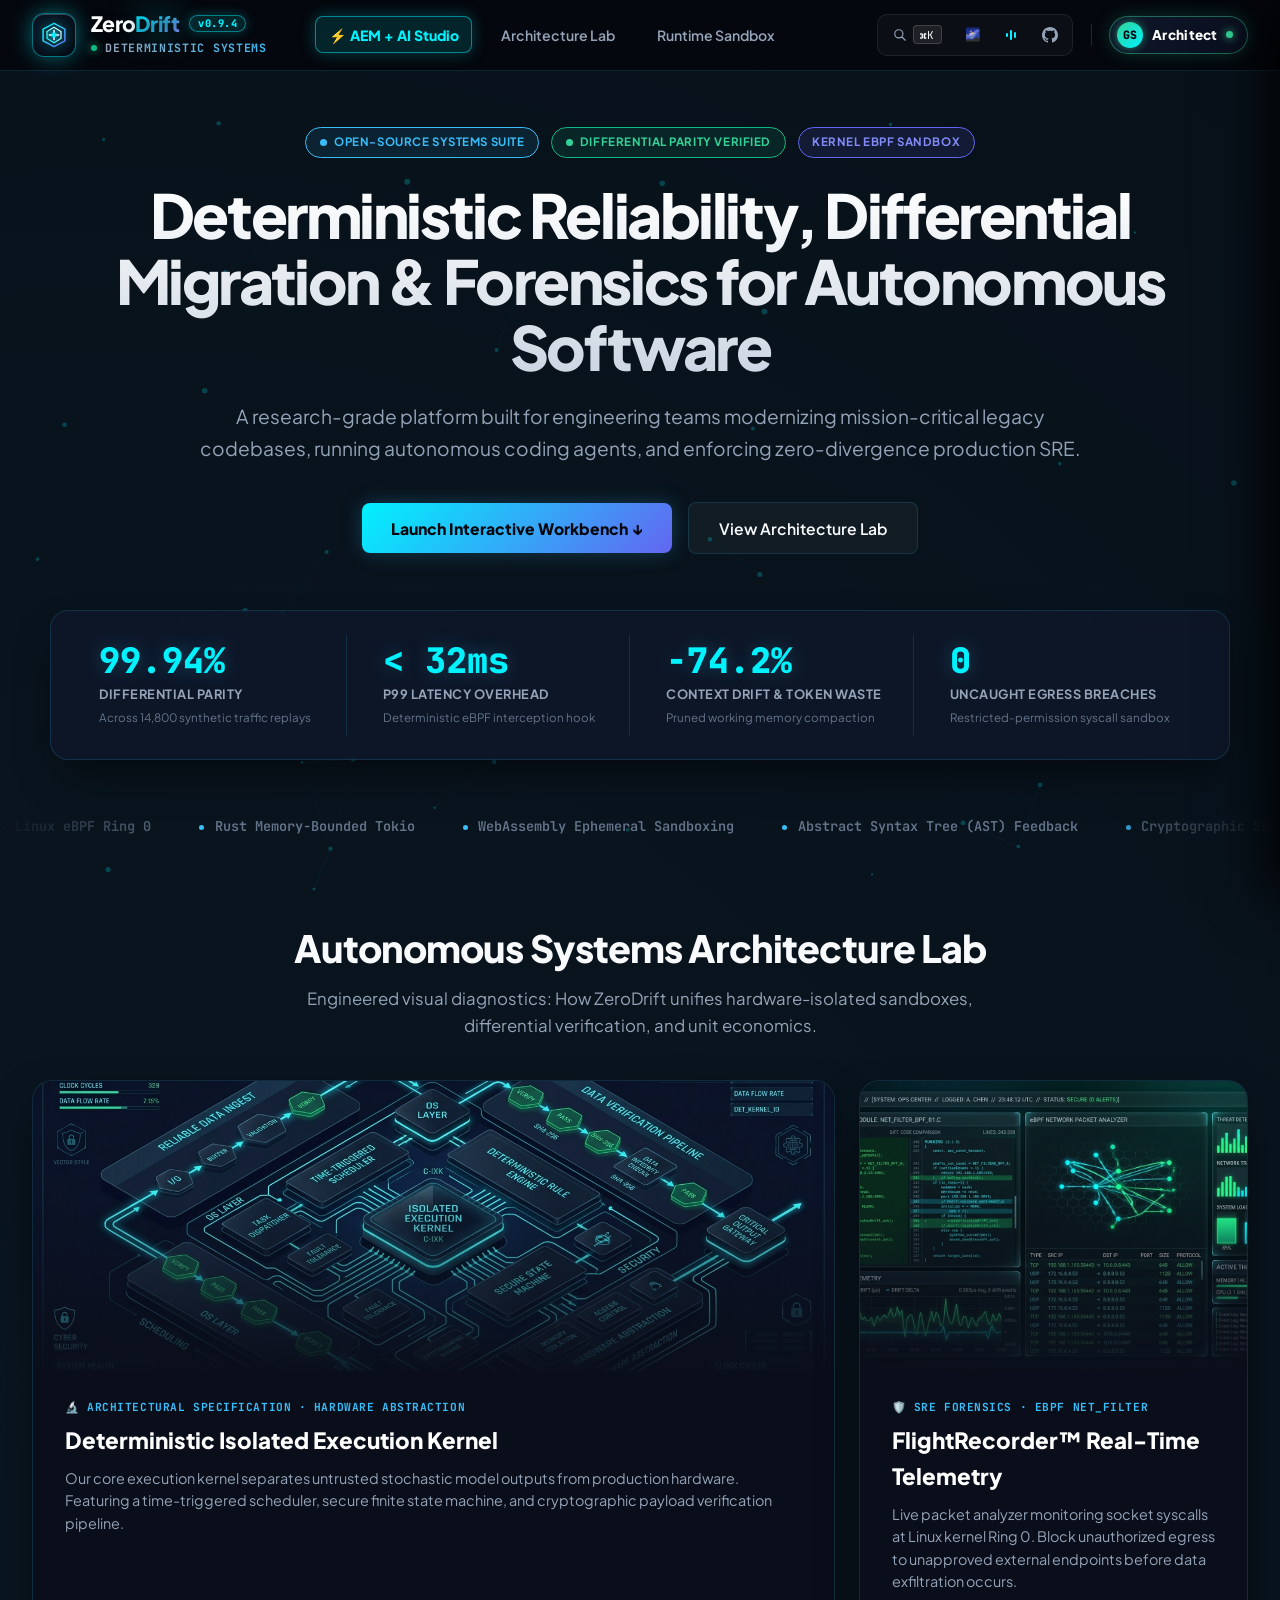
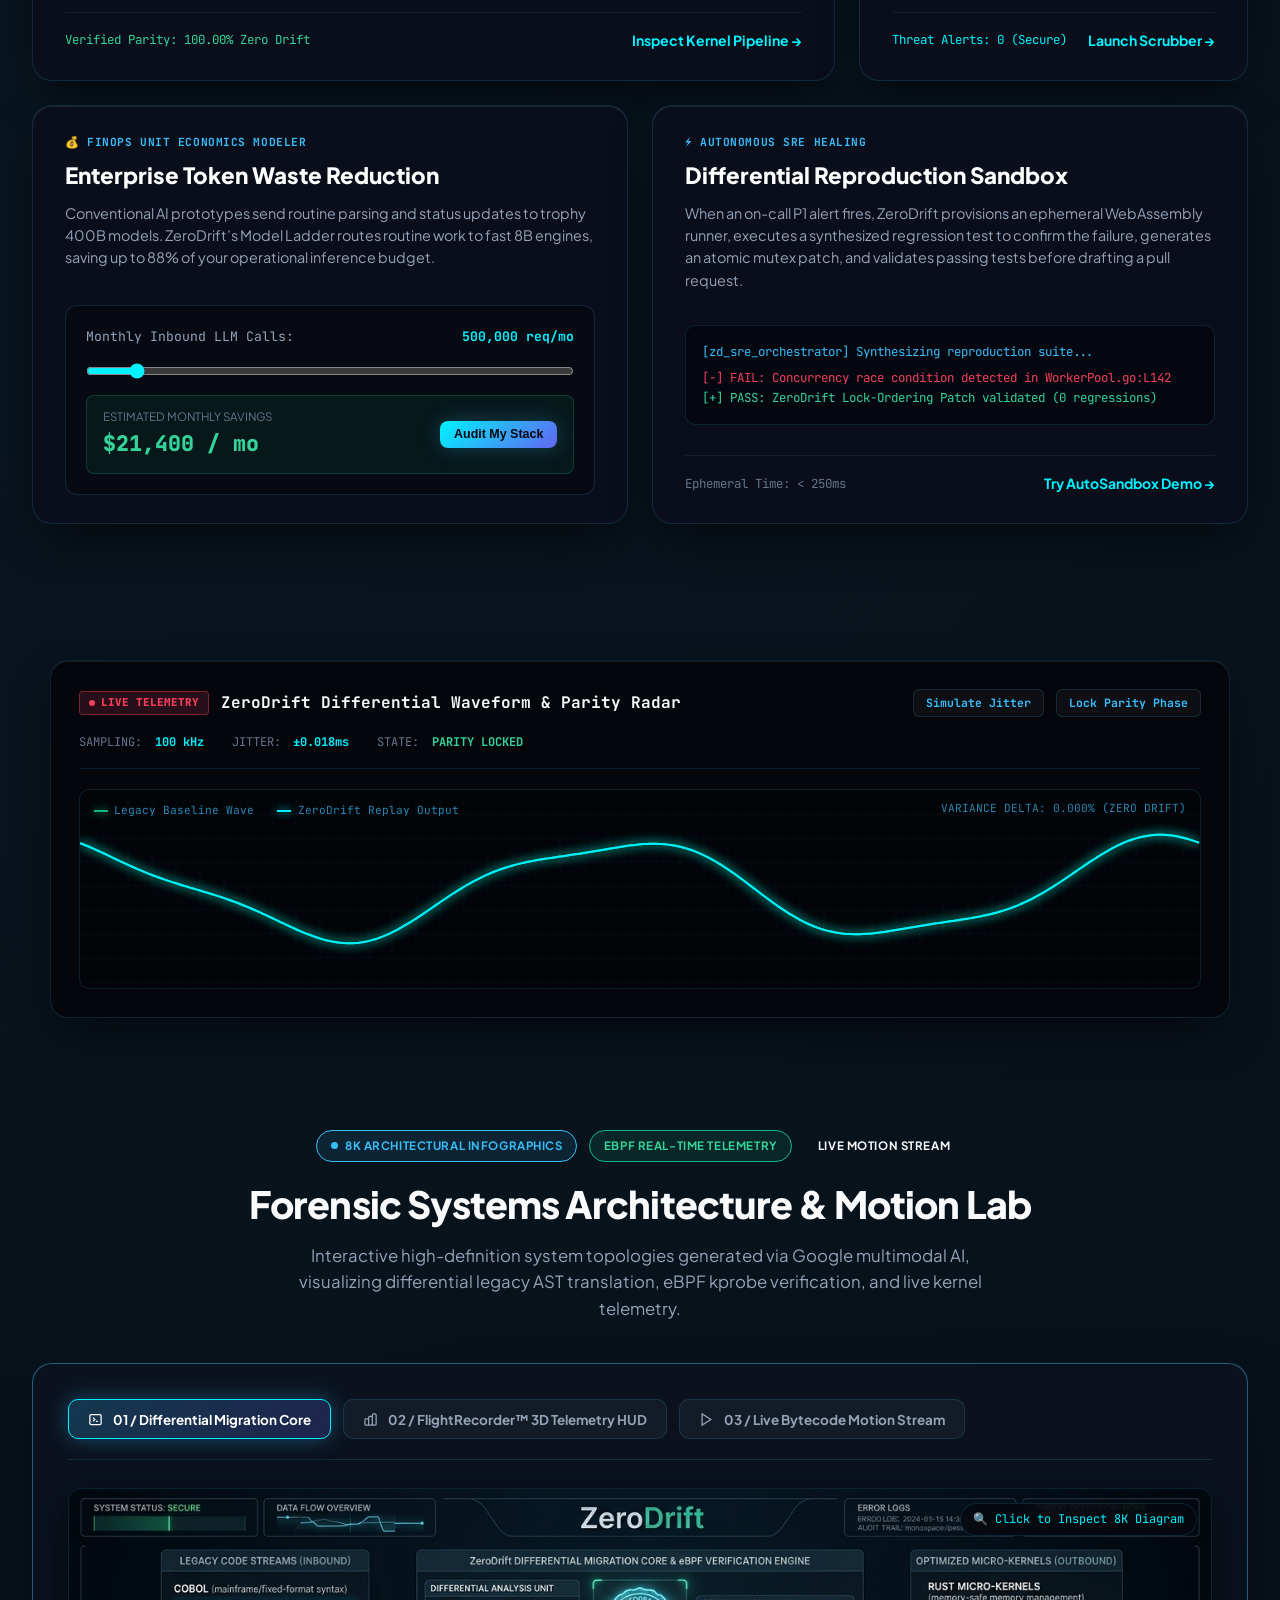
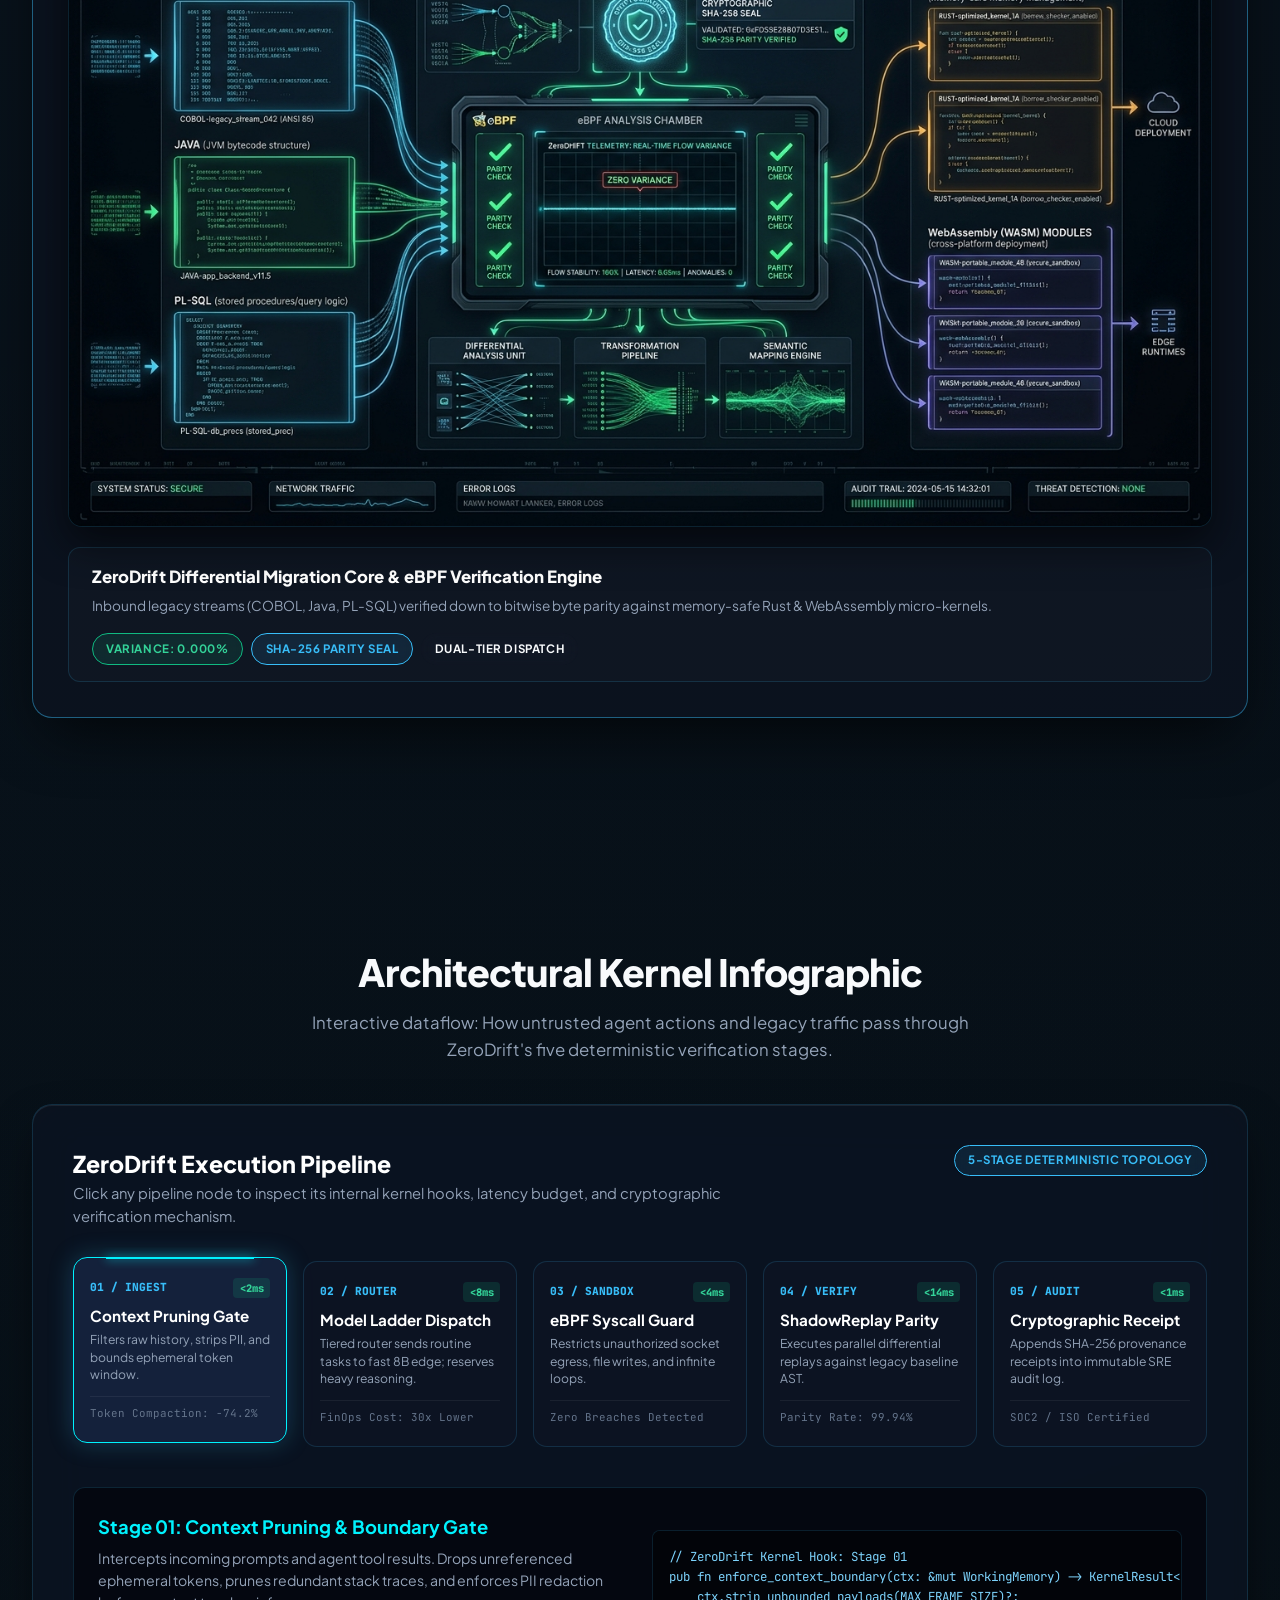
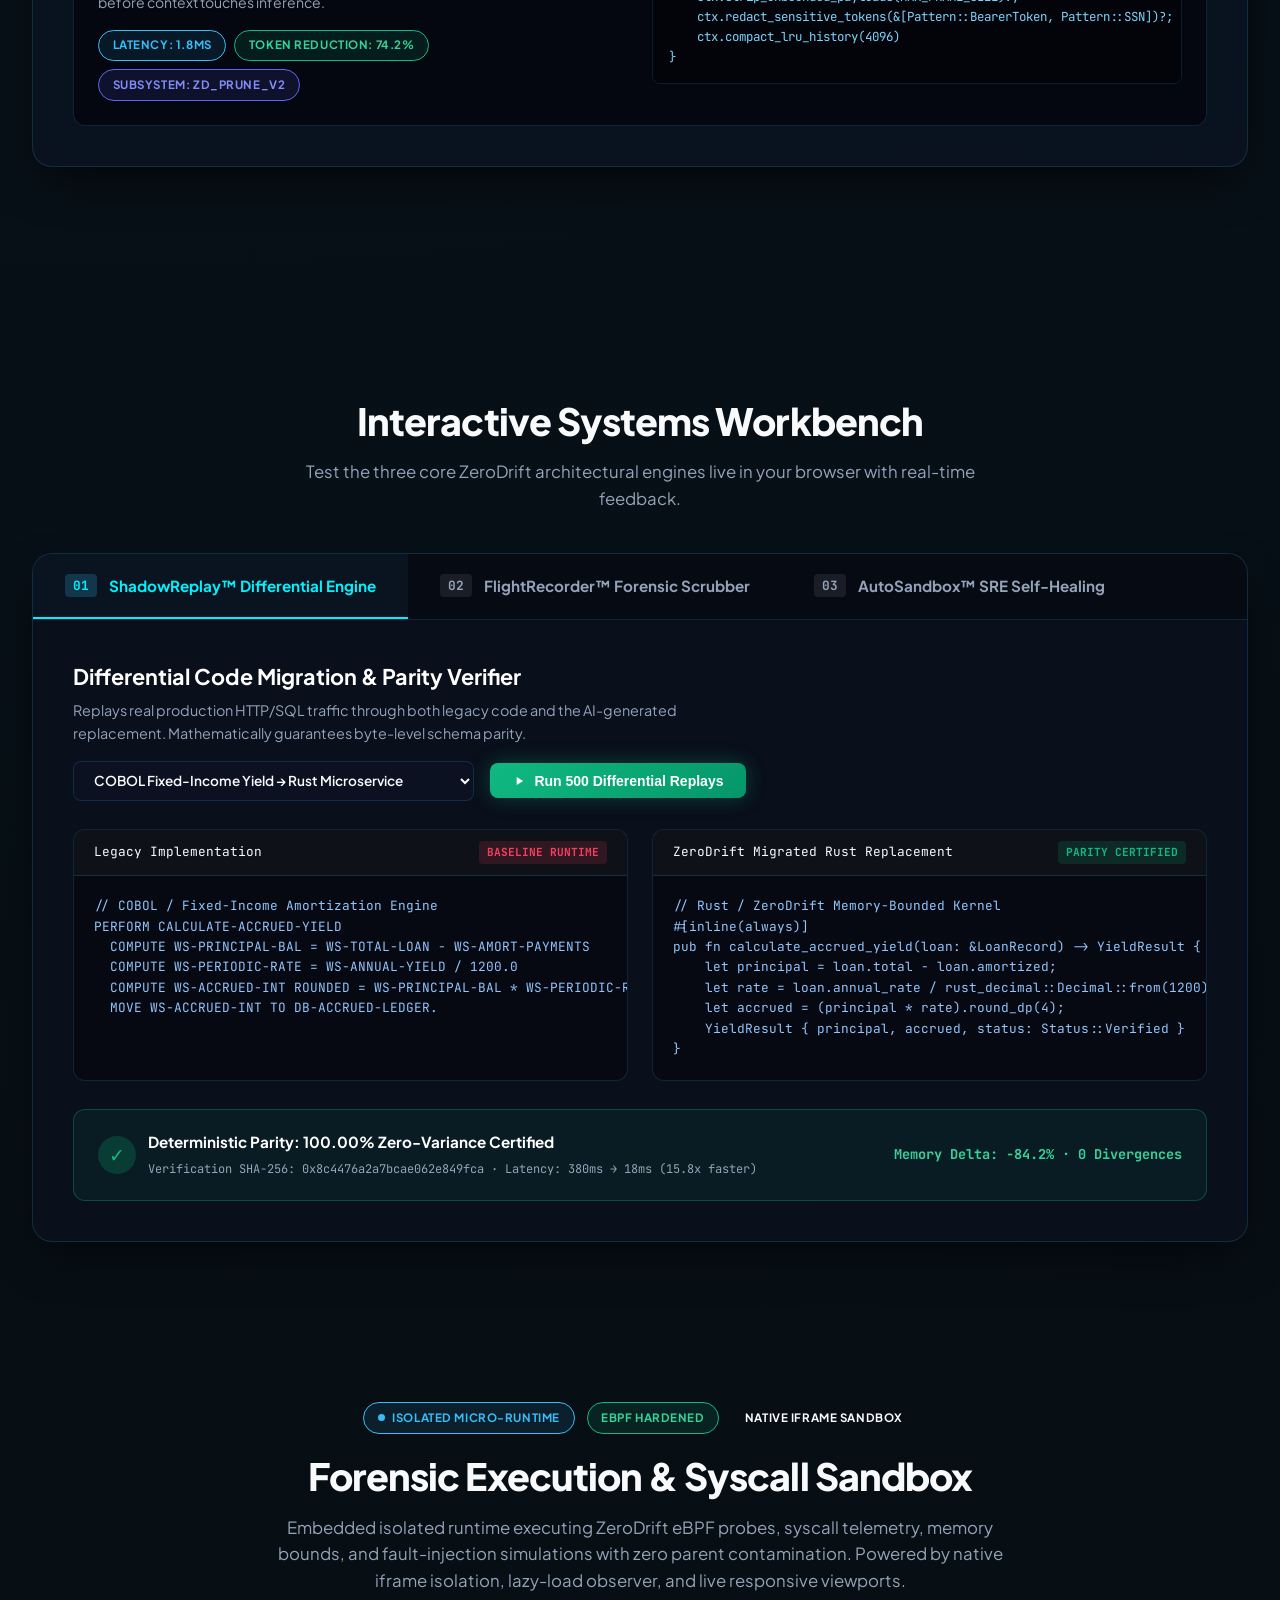
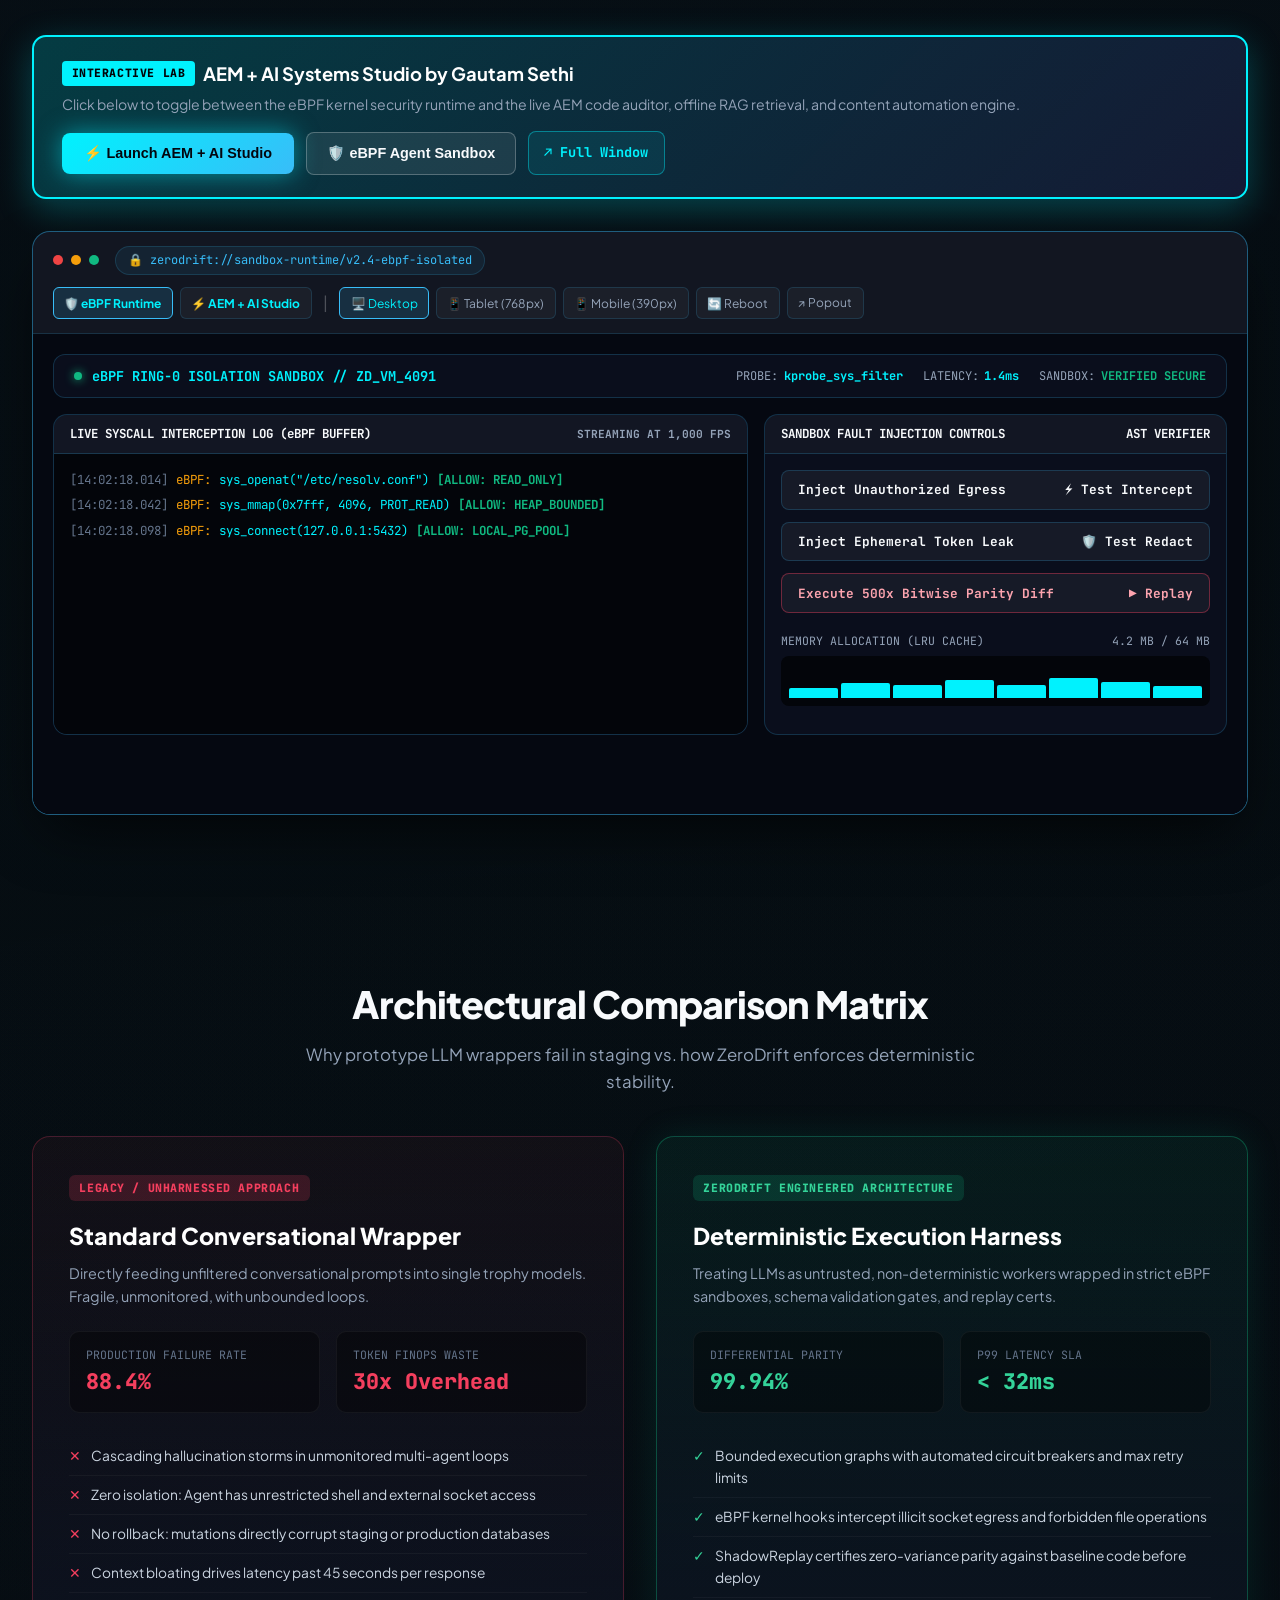
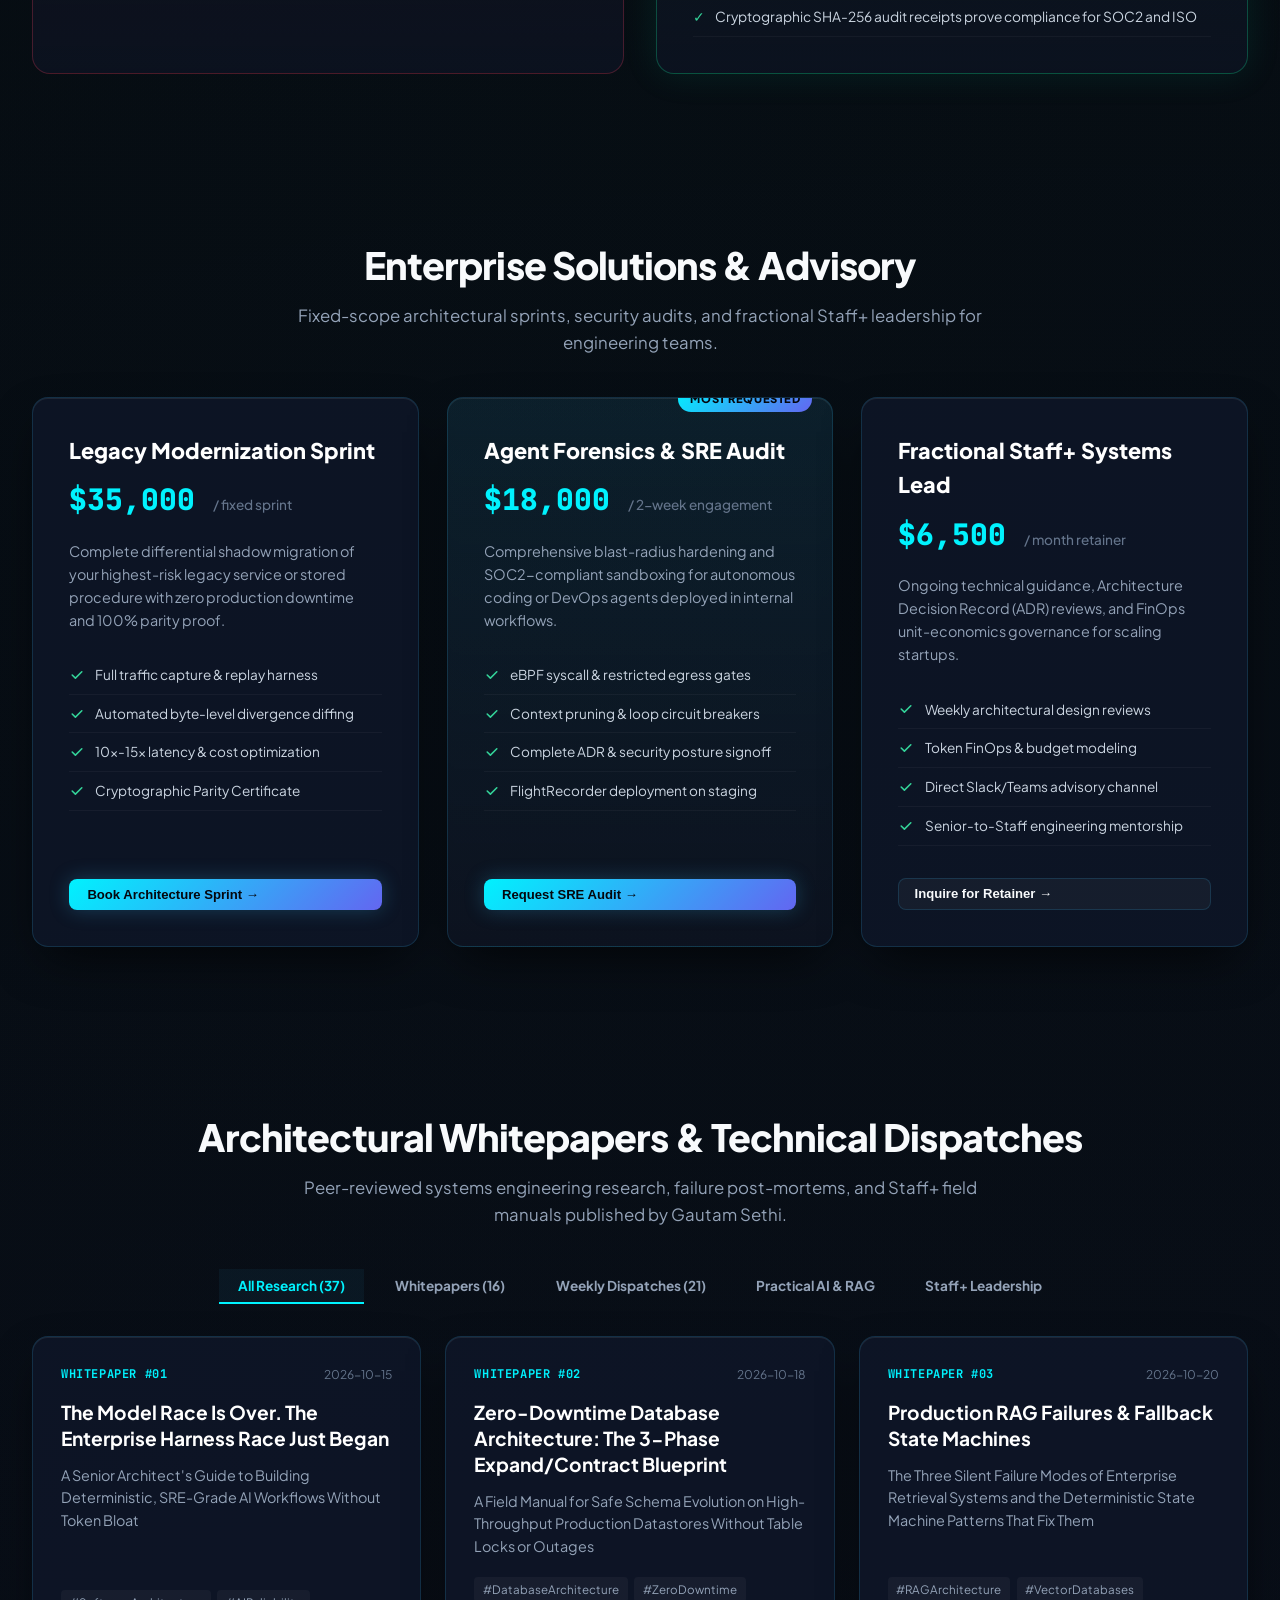
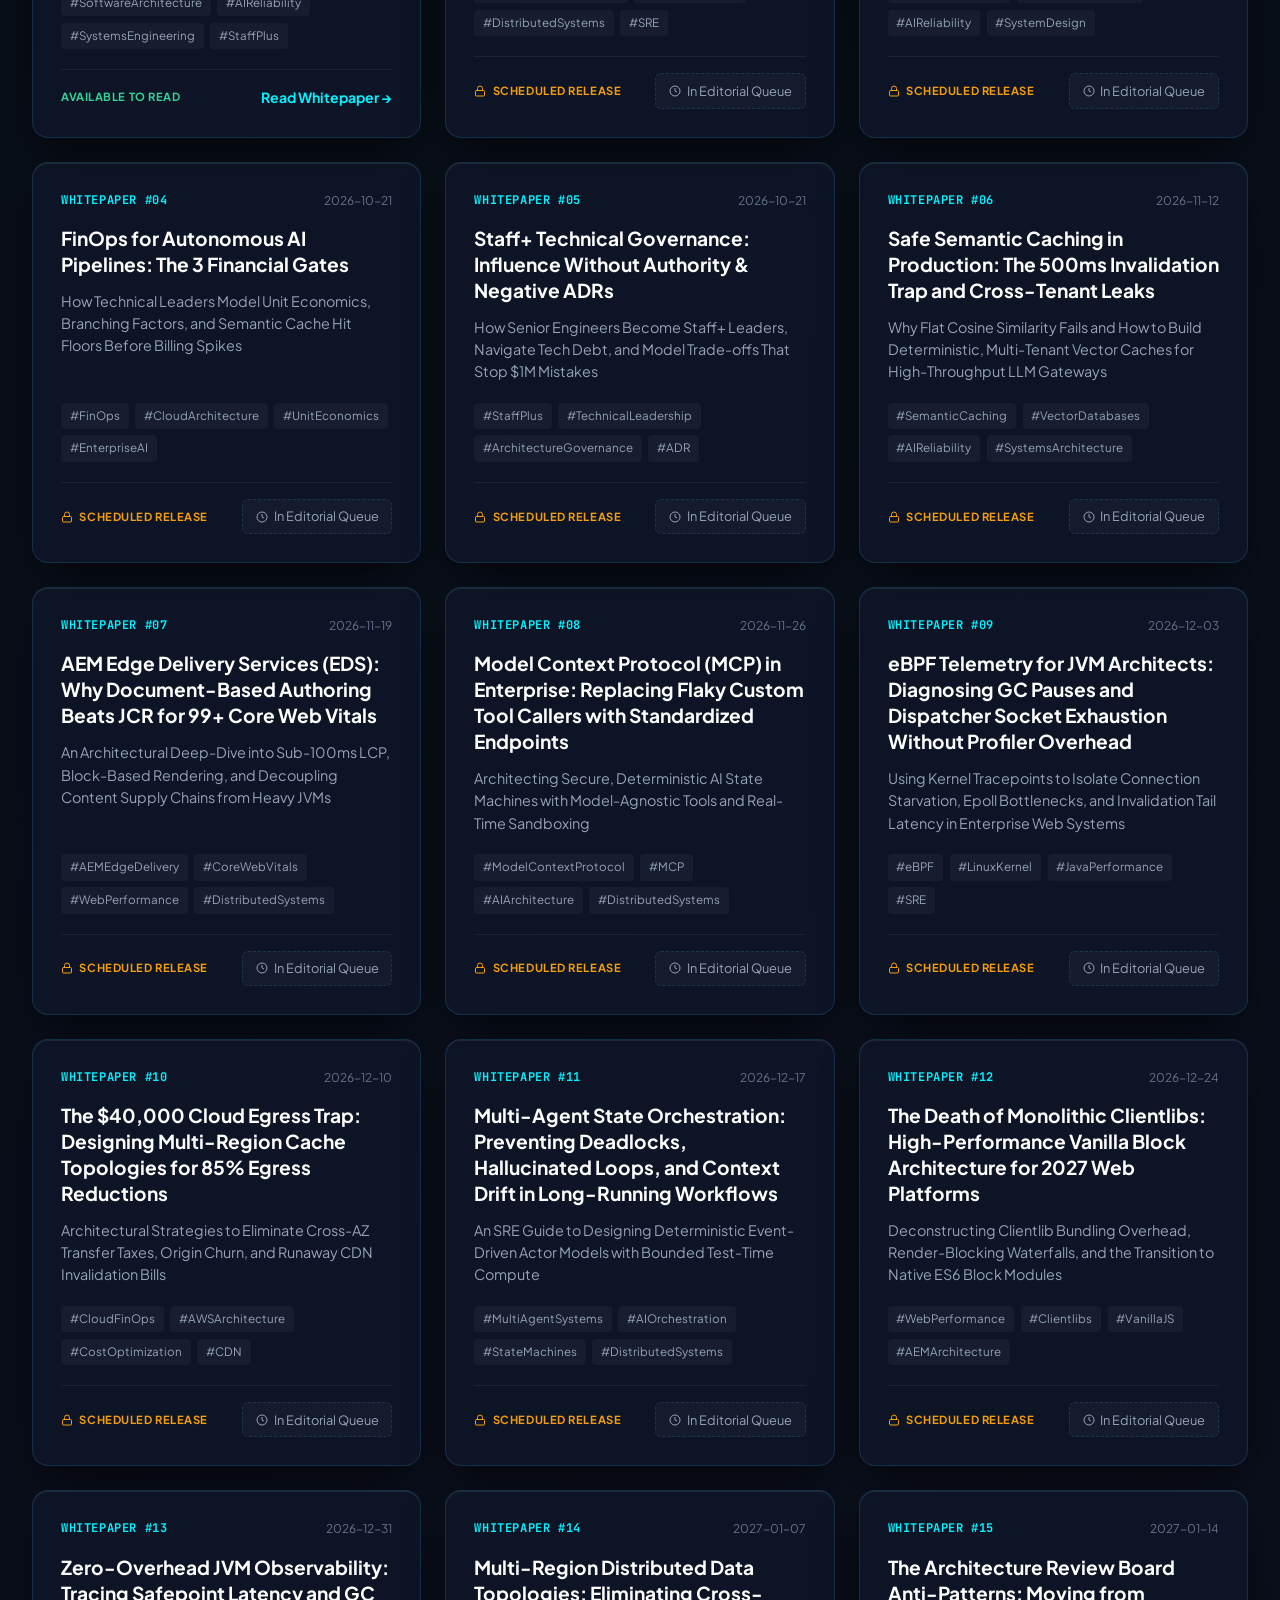
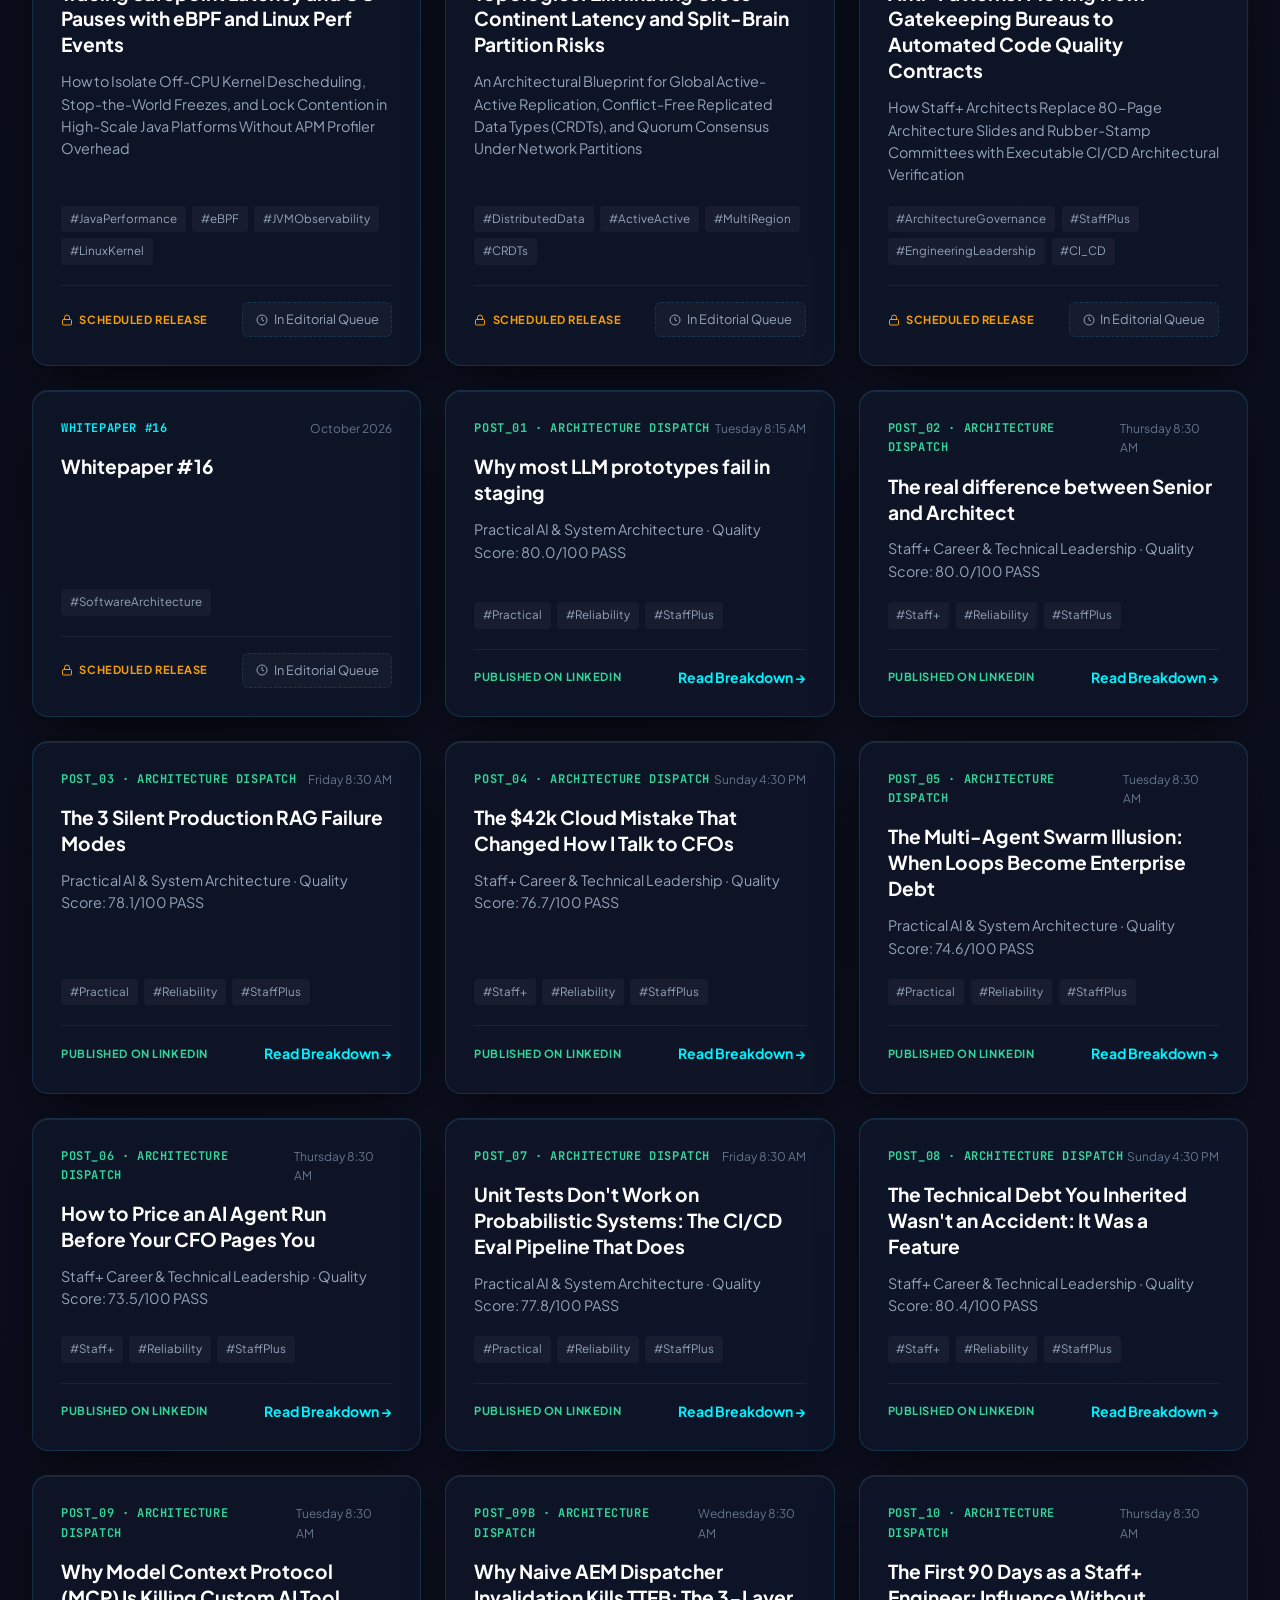
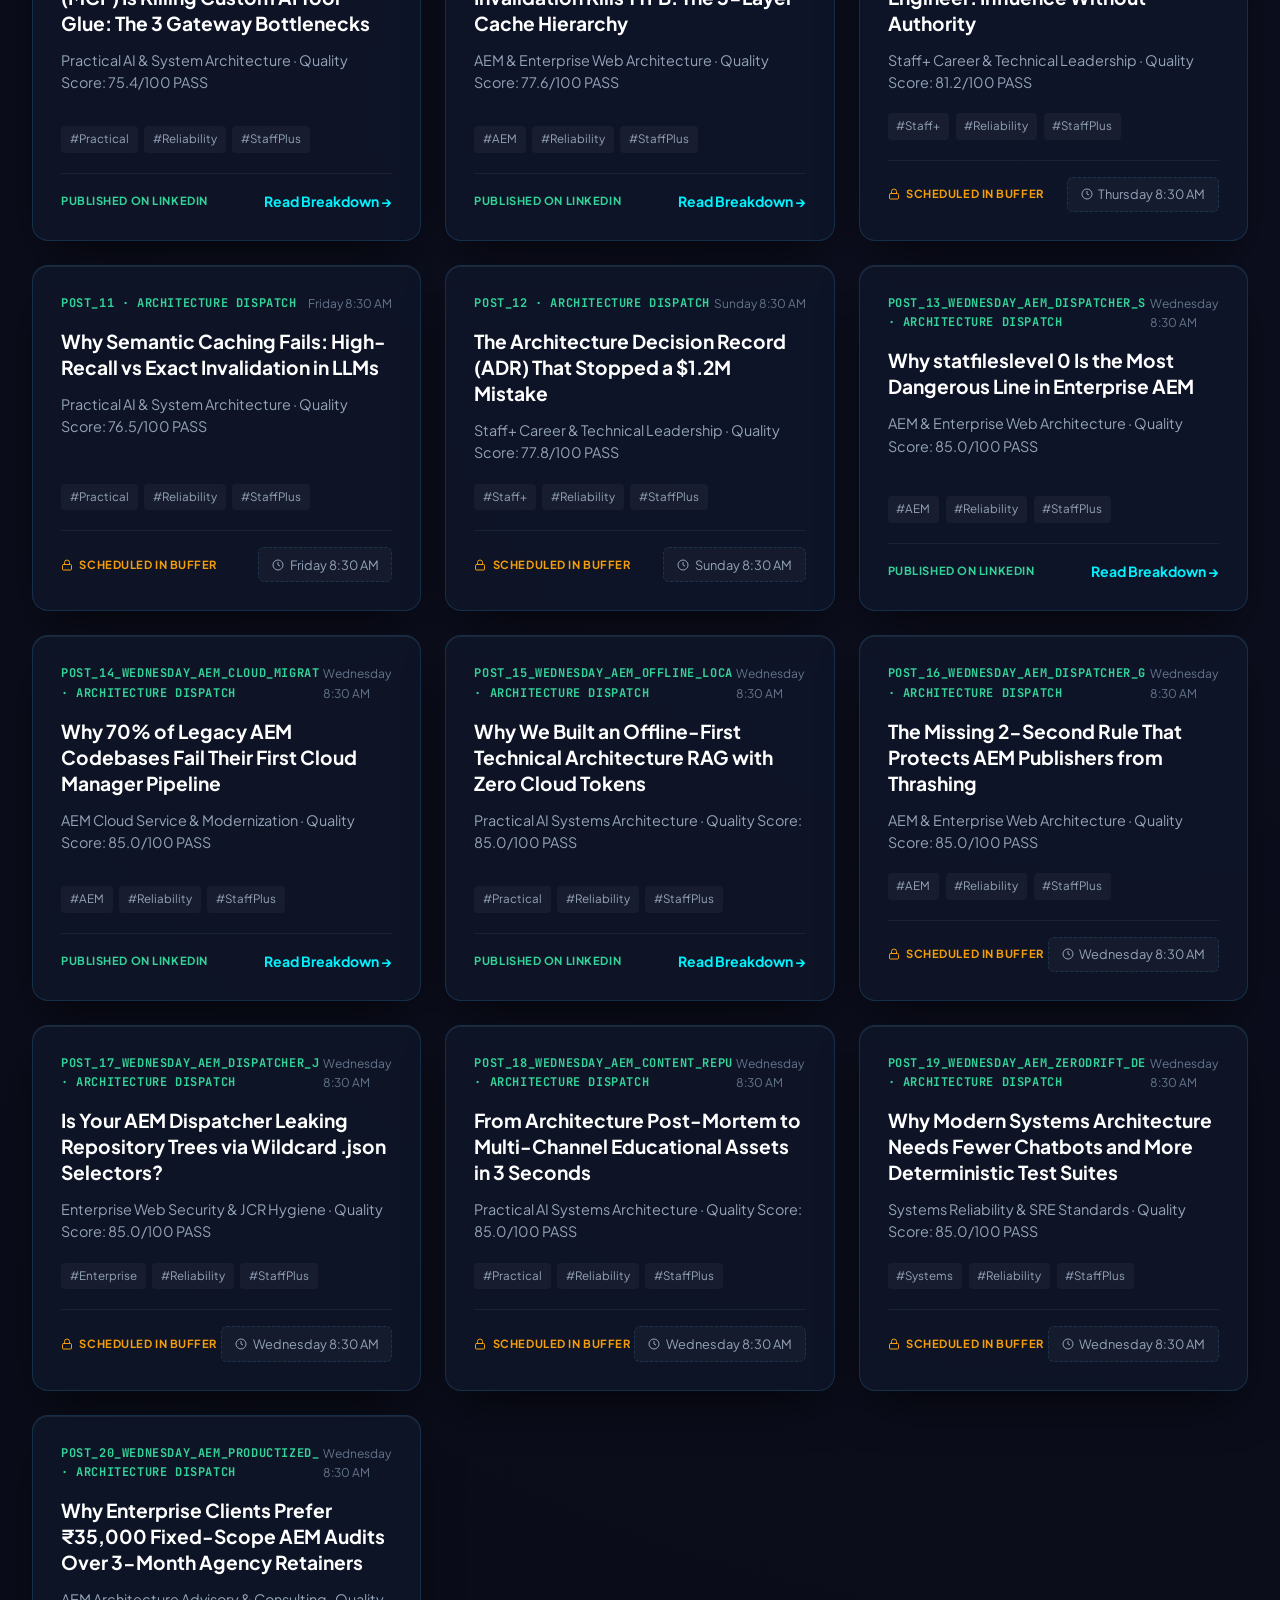
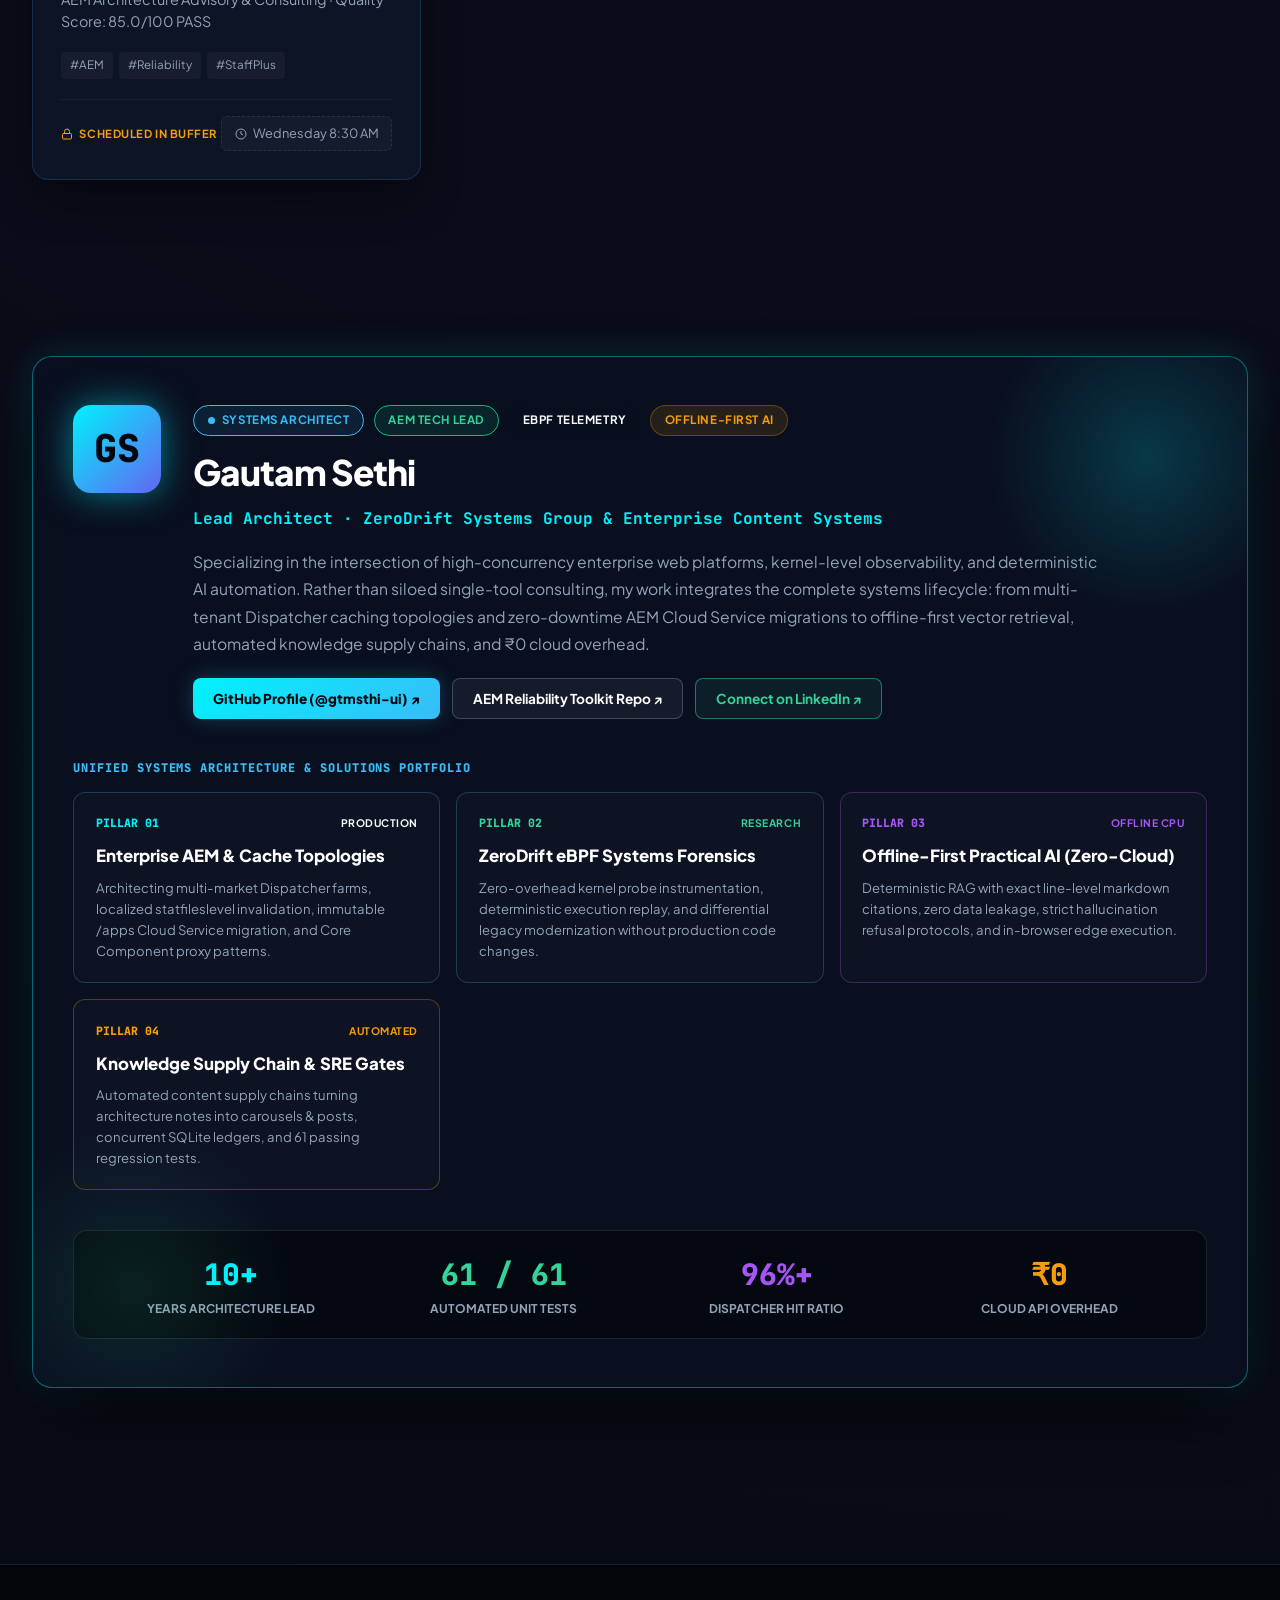
==== docs/index.html @ eab1dbe0 "chore: update LinkedIn post queue, logs, and website hub [skip ci]" ====
<!DOCTYPE html>
<html lang="en">
<head>
  <meta charset="UTF-8">
  <meta name="viewport" content="width=device-width, initial-scale=1.0">
  <title>ZeroDrift Systems | Deterministic Reliability, Differential Migration & Forensics</title>
  <meta name="description" content="Research-grade systems architecture for autonomous agent reliability, differential legacy code migration, and eBPF forensic execution by Gautam Sethi & ZeroDrift Systems Group.">
    <link rel="icon" type="image/svg+xml" href="data:image/svg+xml,<svg xmlns='http://www.w3.org/2000/svg' viewBox='0 0 36 36'><defs><linearGradient id='g' x1='0%25' y1='0%25' x2='100%25' y2='100%25'><stop offset='0%25' stop-color='%2300f2fe'/><stop offset='100%25' stop-color='%236366f1'/></linearGradient></defs><rect width='36' height='36' rx='10' fill='%2305070d'/><path d='M18 4L31 11.5V24.5L18 32L5 24.5V11.5L18 4Z' stroke='url(%23g)' stroke-width='2.2' fill='%230a0e1a'/><circle cx='18' cy='18' r='3.2' fill='%2300f2fe'/></svg>">
  <link rel="preconnect" href="https://fonts.googleapis.com">
  <link rel="preconnect" href="https://fonts.gstatic.com" crossorigin>
  <link href="https://fonts.googleapis.com/css2?family=Plus+Jakarta+Sans:wght@400;500;600;700;800;900&family=JetBrains+Mono:wght@400;500;600;700;800&display=swap" rel="stylesheet">
  <style>
    :root {
      --bg-dark: #05070d;
      --bg-surface: #0a0e1a;
      --bg-panel: rgba(13, 19, 33, 0.78);
      --bg-card: rgba(16, 24, 44, 0.75);
      --bg-card-hover: rgba(24, 36, 64, 0.9);
      --border-subtle: rgba(56, 189, 248, 0.12);
      --border-glow: rgba(56, 189, 248, 0.38);
      --border-beam: rgba(0, 242, 254, 0.6);
      --cyan: #38bdf8;
      --cyan-bright: #00f2fe;
      --emerald: #10b981;
      --emerald-glow: #34d399;
      --amber: #f59e0b;
      --rose: #f43f5e;
      --indigo: #6366f1;
      --purple: #a855f7;
      --text-main: #f8fafc;
      --text-muted: #94a3b8;
      --text-dim: #64748b;
      --font-sans: 'Plus Jakarta Sans', -apple-system, sans-serif;
      --font-mono: 'JetBrains Mono', monospace;
    }

    /* WCAG: Accessibility Skip Link */
    .skip-link {
      position: absolute;
      top: -120px;
      left: 1.5rem;
      background: var(--cyan-bright);
      color: #05070d;
      padding: 0.75rem 1.4rem;
      font-weight: 800;
      font-size: 0.9rem;
      border-radius: 8px;
      z-index: 10000;
      text-decoration: none;
      box-shadow: 0 10px 30px rgba(0, 242, 254, 0.6);
      transition: top 0.2s cubic-bezier(0.16, 1, 0.3, 1);
    }
    .skip-link:focus {
      top: 1.25rem;
      outline: 3px solid #ffffff;
      outline-offset: 3px;
    }

    /* WCAG: High-Visibility Accessible Focus Ring */
    *:focus-visible {
      outline: 2px solid var(--cyan-bright) !important;
      outline-offset: 3px !important;
      box-shadow: 0 0 12px rgba(0, 242, 254, 0.5) !important;
    }
    body.theme-cleanroom *:focus-visible {
      outline-color: #2563eb !important;
      box-shadow: 0 0 12px rgba(37, 99, 235, 0.45) !important;
    }

    /* WCAG: Respect User Reduced Motion Preferences */
    @media (prefers-reduced-motion: reduce) {
      *, *::before, *::after {
        animation-duration: 0.001ms !important;
        animation-iteration-count: 1 !important;
        transition-duration: 0.001ms !important;
        scroll-behavior: auto !important;
      }
      .marquee-track { animation: none !important; }
      .border-beam-box::before { animation: none !important; }
      #ambientBgCanvas { opacity: 0.1 !important; }
    }

    /* ==========================================================================
       THEME 1: Cyber Obsidian (Neo-Glassmorphic Cybernetic Void)
       ========================================================================== */
    body.theme-cyber {
      --bg-dark: #05070d;
      --bg-surface: #0a0e1a;
      --bg-panel: rgba(13, 19, 33, 0.75);
      --bg-card: rgba(16, 24, 44, 0.72);
      --bg-card-hover: rgba(24, 36, 64, 0.88);
      --border-subtle: rgba(56, 189, 248, 0.16);
      --border-glow: rgba(56, 189, 248, 0.45);
      --border-beam: rgba(0, 242, 254, 0.7);
      --cyan: #38bdf8;
      --cyan-bright: #00f2fe;
      --emerald: #10b981;
      --emerald-glow: #34d399;
      --card-blur: 24px;
    }
    body.theme-cyber .bento-card-large,
    body.theme-cyber .bento-card-side,
    body.theme-cyber .telemetry-rack,
    body.theme-cyber .infographic-wrapper,
    body.theme-cyber .workbench,
    body.theme-cyber .card,
    body.theme-cyber .sol-card {
      backdrop-filter: blur(var(--card-blur)) saturate(190%);
      -webkit-backdrop-filter: blur(var(--card-blur)) saturate(190%);
      border: 1px solid var(--border-subtle);
      box-shadow: 0 20px 50px -15px rgba(0, 0, 0, 0.75), inset 0 1px 0 rgba(255, 255, 255, 0.08);
    }

    /* ==========================================================================
       THEME 2: Matrix Terminal (Retro Hacker Phosphor Holodeck)
       ========================================================================== */
    body.theme-matrix {
      --bg-dark: #020904;
      --bg-surface: #051408;
      --bg-panel: rgba(6, 26, 11, 0.88);
      --bg-card: rgba(8, 32, 14, 0.85);
      --bg-card-hover: rgba(12, 46, 20, 0.96);
      --border-subtle: rgba(34, 197, 94, 0.28);
      --border-glow: rgba(34, 197, 94, 0.55);
      --border-beam: rgba(74, 222, 128, 0.85);
      --cyan: #4ade80;
      --cyan-bright: #22c55e;
      --emerald: #16a34a;
      --emerald-glow: #86efac;
      --amber: #eab308;
      --indigo: #15803d;
      --text-main: #f0fdf4;
      --text-muted: #bbf7d0;
      --text-dim: #4ade80;
    }
    /* CRT Scanlines Overlay */
    body.theme-matrix::after {
      content: " ";
      position: fixed;
      top: 0; left: 0; width: 100vw; height: 100vh;
      pointer-events: none;
      z-index: 999;
      background: repeating-linear-gradient(0deg, rgba(0,0,0,0.35) 0px, rgba(0,0,0,0.35) 1px, transparent 2px, transparent 4px);
      opacity: 0.65;
    }
    body.theme-matrix h1, body.theme-matrix h2, body.theme-matrix h3, body.theme-matrix .metric-val {
      text-shadow: 0 0 12px rgba(34, 197, 94, 0.65);
    }
    body.theme-matrix .brand-icon {
      background: linear-gradient(135deg, #22c55e, #15803d) !important;
      box-shadow: 0 0 25px rgba(34, 197, 94, 0.6) !important;
      font-family: var(--font-mono);
    }
    body.theme-matrix .btn-primary {
      background: linear-gradient(135deg, #22c55e, #16a34a) !important;
      color: #020904 !important;
      box-shadow: 0 0 20px rgba(34, 197, 94, 0.45) !important;
      font-family: var(--font-mono);
      letter-spacing: 0.04em;
    }
    body.theme-matrix .bento-tag::before {
      content: "[SYS_KERNEL] ";
      opacity: 0.8;
    }
    body.theme-matrix .bento-card-large,
    body.theme-matrix .bento-card-side,
    body.theme-matrix .telemetry-rack,
    body.theme-matrix .infographic-wrapper,
    body.theme-matrix .workbench,
    body.theme-matrix .card,
    body.theme-matrix .sol-card {
      border: 1px solid rgba(34, 197, 94, 0.35) !important;
      box-shadow: 0 0 25px rgba(34, 197, 94, 0.12), inset 0 0 15px rgba(34, 197, 94, 0.04) !important;
    }
    /* MATRIX THEME: High-Visibility Green Phosphor Command Console Header */
    body.theme-matrix header {
      position: sticky !important;
      top: 0 !important;
      left: 0 !important;
      right: 0 !important;
      width: 100% !important;
      border-bottom: 2px solid #22c55e !important;
      background: rgba(2, 11, 5, 0.96) !important;
      box-shadow: 0 4px 25px rgba(34, 197, 94, 0.25) !important;
      z-index: 1000 !important;
    }
    body.theme-matrix .nav-link {
      font-family: var(--font-mono) !important;
      color: #86efac !important;
      font-size: 0.85rem !important;
      letter-spacing: 0.04em !important;
    }
    body.theme-matrix .nav-link:hover, body.theme-matrix .nav-link.nav-link-active {
      color: #22c55e !important;
      text-shadow: 0 0 10px #22c55e !important;
      background: rgba(34, 197, 94, 0.12) !important;
      border-radius: 4px !important;
    }
    body.theme-matrix .theme-dropdown-menu {
      border: 1px solid #22c55e !important;
      box-shadow: 0 0 25px rgba(34, 197, 94, 0.35) !important;
      background: #020904 !important;
    }

    /* ==========================================================================
       THEME 3: Amber Flare (Industrial Aerospace & Solar Monolith)
       ========================================================================== */
    body.theme-amber {
      --bg-dark: #0c0804;
      --bg-surface: #170e06;
      --bg-panel: rgba(32, 20, 10, 0.88);
      --bg-card: rgba(40, 24, 12, 0.85);
      --bg-card-hover: rgba(54, 32, 16, 0.96);
      --border-subtle: rgba(245, 158, 11, 0.25);
      --border-glow: rgba(245, 158, 11, 0.55);
      --border-beam: rgba(251, 191, 36, 0.85);
      --cyan: #fbbf24;
      --cyan-bright: #f59e0b;
      --emerald: #10b981;
      --emerald-glow: #34d399;
      --indigo: #d97706;
      --text-main: #fffbeb;
      --text-muted: #fef3c7;
      --text-dim: #d97706;
    }
    body.theme-amber .brand-icon {
      background: linear-gradient(135deg, #f59e0b, #d97706) !important;
      box-shadow: 0 0 25px rgba(245, 158, 11, 0.55) !important;
    }
    body.theme-amber .btn-primary {
      background: linear-gradient(135deg, #fbbf24, #f59e0b) !important;
      color: #0c0804 !important;
      box-shadow: 0 0 22px rgba(245, 158, 11, 0.4) !important;
    }
    body.theme-amber .telemetry-rack,
    body.theme-amber .infographic-header {
      background-image: repeating-linear-gradient(45deg, rgba(245, 158, 11, 0.04), rgba(245, 158, 11, 0.04) 10px, transparent 10px, transparent 20px);
    }
    body.theme-amber .bento-card-large,
    body.theme-amber .bento-card-side,
    body.theme-amber .telemetry-rack,
    body.theme-amber .infographic-wrapper,
    body.theme-amber .workbench,
    body.theme-amber .card,
    body.theme-amber .sol-card {
      backdrop-filter: blur(20px);
      border: 1px solid rgba(245, 158, 11, 0.3) !important;
      box-shadow: 0 20px 50px -15px rgba(0, 0, 0, 0.85), inset 0 1px 0 rgba(251, 191, 36, 0.15) !important;
    }
    /* AMBER THEME LAYOUT PLACEMENT: Asymmetric Aerospace Telemetry Rail */
    @media (min-width: 1100px) {
      body.theme-amber .bento-card-large { grid-column: span 7 !important; }
      body.theme-amber .bento-card-side { grid-column: span 5 !important; }
    }

    /* ==========================================================================
       THEME 4: Deep Nebula (Quantum Violet & Chromatic Deep Space)
       ========================================================================== */
    body.theme-nebula {
      --bg-dark: #070312;
      --bg-surface: #110728;
      --bg-panel: rgba(28, 12, 58, 0.85);
      --bg-card: rgba(36, 15, 74, 0.82);
      --bg-card-hover: rgba(50, 20, 102, 0.95);
      --border-subtle: rgba(168, 85, 247, 0.25);
      --border-glow: rgba(168, 85, 247, 0.55);
      --border-beam: rgba(236, 72, 153, 0.85);
      --cyan: #c084fc;
      --cyan-bright: #a855f7;
      --emerald: #06b6d4;
      --emerald-glow: #22d3ee;
      --indigo: #7c3aed;
      --text-main: #faf5ff;
      --text-muted: #f3e8ff;
      --text-dim: #c084fc;
    }
    body.theme-nebula .brand-icon {
      background: linear-gradient(135deg, #a855f7, #ec4899) !important;
      box-shadow: 0 0 25px rgba(168, 85, 247, 0.55) !important;
    }
    body.theme-nebula .btn-primary {
      background: linear-gradient(135deg, #c084fc, #a855f7) !important;
      color: #070312 !important;
      box-shadow: 0 0 20px rgba(168, 85, 247, 0.45) !important;
    }
    body.theme-nebula .bento-card-large,
    body.theme-nebula .bento-card-side,
    body.theme-nebula .telemetry-rack,
    body.theme-nebula .infographic-wrapper,
    body.theme-nebula .workbench,
    body.theme-nebula .card,
    body.theme-nebula .sol-card {
      backdrop-filter: blur(28px) saturate(200%);
      -webkit-backdrop-filter: blur(28px) saturate(200%);
      border: 1px solid rgba(168, 85, 247, 0.3) !important;
      box-shadow: 0 20px 50px -15px rgba(124, 58, 237, 0.25), inset 0 1px 0 rgba(236, 72, 153, 0.2) !important;
    }

    /* ==========================================================================
       THEME 5: Cyberdeck (Tactical Sci-Fi Cockpit Console - Bottom HUD Placement)
       ========================================================================== */
    body.theme-cyberdeck {
      --bg-dark: #040814;
      --bg-surface: #071026;
      --bg-panel: rgba(8, 20, 48, 0.88);
      --bg-card: rgba(10, 26, 62, 0.82);
      --bg-card-hover: rgba(16, 38, 92, 0.95);
      --border-subtle: rgba(0, 242, 254, 0.25);
      --border-glow: rgba(0, 242, 254, 0.58);
      --border-beam: rgba(0, 242, 254, 0.85);
      --cyan: #38bdf8;
      --cyan-bright: #00f2fe;
      --emerald: #10b981;
      --emerald-glow: #34d399;
      --text-main: #f0fdf4;
      --text-muted: #94a3b8;
      --text-dim: #38bdf8;
    }
    body.theme-cyberdeck .bento-card-large,
    body.theme-cyberdeck .bento-card-side,
    body.theme-cyberdeck .telemetry-rack,
    body.theme-cyberdeck .infographic-wrapper,
    body.theme-cyberdeck .workbench,
    body.theme-cyberdeck .card,
    body.theme-cyberdeck .sol-card {
      clip-path: polygon(0 0, calc(100% - 16px) 0, 100% 16px, 100% 100%, 16px 100%, 0 calc(100% - 16px));
      border: 1px solid var(--border-subtle) !important;
      box-shadow: 0 20px 50px -15px rgba(0, 242, 254, 0.2) !important;
    }
    /* CYBERDECK HUD: Tactical Cockpit Header (Top Docked, Chamfered Reticles) */
    body.theme-cyberdeck header {
      position: sticky !important;
      top: 0 !important;
      left: 0 !important;
      right: 0 !important;
      width: 100% !important;
      border-bottom: 2px solid var(--cyan-bright) !important;
      background: rgba(4, 10, 24, 0.96) !important;
      backdrop-filter: blur(24px) !important;
      box-shadow: 0 4px 30px rgba(0, 242, 254, 0.25) !important;
      z-index: 1000 !important;
    }
    body.theme-cyberdeck .nav-link {
      font-family: var(--font-mono) !important;
      color: #67e8f9 !important;
      font-size: 0.85rem !important;
      letter-spacing: 0.05em !important;
      text-transform: uppercase !important;
    }
    body.theme-cyberdeck .nav-link:hover, body.theme-cyberdeck .nav-link.nav-link-active {
      color: var(--cyan-bright) !important;
      text-shadow: 0 0 12px var(--cyan-bright) !important;
      background: rgba(0, 242, 254, 0.12) !important;
      clip-path: polygon(0 0, calc(100% - 8px) 0, 100% 8px, 100% 100%, 8px 100%, 0 calc(100% - 8px)) !important;
    }
    body.theme-cyberdeck .theme-dropdown-menu {
      border: 1px solid var(--cyan-bright) !important;
      box-shadow: 0 0 30px rgba(0, 242, 254, 0.35) !important;
      background: rgba(4, 10, 24, 0.98) !important;
      z-index: 99999 !important;
    }

    /* ==========================================================================
       THEME 6: Retro BIOS Utility (Award 1990s Split Screen & Function Keys)
       ========================================================================== */
    body.theme-bios {
      --bg-dark: #0000a8;
      --bg-surface: #0000a8;
      --bg-panel: #0000a8;
      --bg-card: #000088;
      --bg-card-hover: #0000c8;
      --border-subtle: #aaaaaa;
      --border-glow: #ffffff;
      --border-beam: #ffff55;
      --cyan: #00aaaa;
      --cyan-bright: #ffff55;
      --emerald: #55ff55;
      --emerald-glow: #55ff55;
      --amber: #ffaa00;
      --text-main: #ffffff;
      --text-muted: #ffff55;
      --text-dim: #aaaaaa;
      font-family: var(--font-mono) !important;
    }
    body.theme-bios * {
      font-family: var(--font-mono) !important;
      border-radius: 0 !important;
      box-shadow: none !important;
      text-shadow: none !important;
    }
    body.theme-bios header {
      background: #00aaaa !important;
      color: #000000 !important;
      border-bottom: 2px solid #ffffff !important;
    }
    body.theme-bios .nav-link {
      color: #000000 !important;
      font-weight: 800 !important;
      background: #aaaaaa;
      padding: 0.25rem 0.65rem;
    }
    body.theme-bios .nav-link.nav-link-active, body.theme-bios .nav-link:hover {
      background: #ffffff !important;
      color: #000000 !important;
    }
    body.theme-bios .bento-card-large,
    body.theme-bios .bento-card-side,
    body.theme-bios .telemetry-rack,
    body.theme-bios .infographic-wrapper,
    body.theme-bios .workbench,
    body.theme-bios .card {
      border: 2px solid #ffffff !important;
      background: #0000a8 !important;
    }

    /* ==========================================================================
       THEME 7: Cleanroom Light (Swiss Titanium Laboratory Light Mode - WCAG AAA)
       ========================================================================== */
    body.theme-cleanroom {
      --bg-dark: #f8fafc;
      --bg-surface: #ffffff;
      --bg-panel: rgba(255, 255, 255, 0.92);
      --bg-card: rgba(255, 255, 255, 0.92);
      --bg-card-hover: #ffffff;
      --border-subtle: rgba(15, 23, 42, 0.14);
      --border-glow: rgba(37, 99, 235, 0.4);
      --border-beam: rgba(37, 99, 235, 0.7);
      --cyan: #0284c7;
      --cyan-bright: #2563eb;
      --emerald: #059669;
      --emerald-glow: #10b981;
      --amber: #d97706;
      --rose: #e11d48;
      --indigo: #4f46e5;
      --text-main: #0f172a;
      --text-muted: #1e293b;
      --text-dim: #475569;
    }
    body.theme-cleanroom {
      background-image: 
        radial-gradient(circle at 10% 10%, rgba(37, 99, 235, 0.05) 0%, transparent 45%),
        radial-gradient(circle at 90% 80%, rgba(16, 185, 129, 0.04) 0%, transparent 45%),
        radial-gradient(circle at 50% 50%, rgba(2, 132, 199, 0.03) 0%, transparent 60%);
    }
    body.theme-cleanroom header {
      background: rgba(255, 255, 255, 0.95) !important;
      border-bottom-color: rgba(15, 23, 42, 0.12) !important;
      box-shadow: 0 4px 20px -2px rgba(15, 23, 42, 0.06);
    }
    body.theme-cleanroom .hero h2 {
      background: linear-gradient(180deg, #0f172a 0%, #334155 100%) !important;
      -webkit-background-clip: text !important;
      -webkit-text-fill-color: transparent !important;
    }
    body.theme-cleanroom .brand-icon {
      background: linear-gradient(135deg, #2563eb, #0284c7) !important;
      color: #ffffff !important;
      box-shadow: 0 0 20px rgba(37, 99, 235, 0.3) !important;
    }
    body.theme-cleanroom .btn-primary {
      background: linear-gradient(135deg, #2563eb, #1d4ed8) !important;
      color: #ffffff !important;
      box-shadow: 0 0 20px rgba(37, 99, 235, 0.28) !important;
    }
    body.theme-cleanroom .btn-outline {
      background: #ffffff !important;
      border-color: rgba(15, 23, 42, 0.22) !important;
      color: #0f172a !important;
    }
    body.theme-cleanroom .bento-card-large,
    body.theme-cleanroom .bento-card-side,
    body.theme-cleanroom .research-metrics,
    body.theme-cleanroom .telemetry-rack,
    body.theme-cleanroom .infographic-wrapper,
    body.theme-cleanroom .workbench,
    body.theme-cleanroom .card,
    body.theme-cleanroom .sol-card {
      background: rgba(255, 255, 255, 0.92) !important;
      border: 1px solid rgba(15, 23, 42, 0.12) !important;
      box-shadow: 0 12px 35px -8px rgba(15, 23, 42, 0.08), inset 0 1px 0 rgba(255, 255, 255, 0.95) !important;
    }
    body.theme-cleanroom .bento-title,
    body.theme-cleanroom .infographic-header h4,
    body.theme-cleanroom .terminal-header,
    body.theme-cleanroom .tool-desc h4,
    body.theme-cleanroom .cert-text h5,
    body.theme-cleanroom .step-title,
    body.theme-cleanroom .sol-title,
    body.theme-cleanroom .card-num,
    body.theme-cleanroom .cmd-item,
    body.theme-cleanroom .cmd-input,
    body.theme-cleanroom .section-title h3,
    body.theme-cleanroom .footer-inner strong {
      color: #0f172a !important;
    }
    body.theme-cleanroom .cmd-box,
    body.theme-cleanroom .modal-content {
      background: #ffffff !important;
      border-color: rgba(15, 23, 42, 0.15) !important;
      box-shadow: 0 30px 80px -20px rgba(15, 23, 42, 0.15) !important;
    }
    body.theme-cleanroom footer {
      background: #f1f5f9 !important;
      color: #334155 !important;
      border-top-color: rgba(15, 23, 42, 0.12) !important;
    }

    /* ==========================================================================
       IFRAME SANDBOX RUNTIME & LAZY LOADING TECH
       ========================================================================== */
    .iframe-container-card {
      background: var(--bg-surface);
      border: 1px solid var(--border-glow);
      border-radius: 18px;
      overflow: hidden;
      margin-top: 2rem;
      box-shadow: 0 25px 60px -15px rgba(0, 0, 0, 0.7);
    }

    .iframe-top-bar {
      display: flex;
      justify-content: space-between;
      align-items: center;
      padding: 0.85rem 1.25rem;
      background: rgba(255, 255, 255, 0.03);
      border-bottom: 1px solid var(--border-subtle);
      flex-wrap: wrap;
      gap: 0.75rem;
    }

    .iframe-dots {
      display: flex;
      align-items: center;
      gap: 0.5rem;
    }
    .dot-red { width: 10px; height: 10px; border-radius: 50%; background: #ef4444; display: inline-block; }
    .dot-yellow { width: 10px; height: 10px; border-radius: 50%; background: #f59e0b; display: inline-block; }
    .dot-green { width: 10px; height: 10px; border-radius: 50%; background: #10b981; display: inline-block; }

    .iframe-url-pill {
      font-family: var(--font-mono);
      font-size: 0.75rem;
      color: var(--cyan);
      background: rgba(56, 189, 248, 0.08);
      border: 1px solid var(--border-subtle);
      padding: 0.25rem 0.75rem;
      border-radius: 20px;
      margin-left: 0.5rem;
    }

    .iframe-controls {
      display: flex;
      gap: 0.45rem;
    }

    .iframe-btn {
      background: rgba(255, 255, 255, 0.04);
      border: 1px solid var(--border-subtle);
      color: var(--text-muted);
      padding: 0.35rem 0.65rem;
      border-radius: 6px;
      font-size: 0.75rem;
      font-family: var(--font-sans);
      cursor: pointer;
      transition: all 0.2s ease;
    }
    .iframe-btn:hover, .iframe-btn.active {
      background: rgba(56, 189, 248, 0.15);
      border-color: var(--cyan);
      color: var(--cyan-bright);
    }

    .iframe-viewport-wrap {
      width: 100%;
      height: 480px;
      margin: 0 auto;
      transition: max-width 0.4s cubic-bezier(0.16, 1, 0.3, 1);
      display: flex;
      justify-content: center;
      background: #020409;
    }

    .sandbox-embed-frame {
      width: 100%;
      height: 100%;
      border: none;
      display: block;
    }

    /* Page UI Scroll / Stagger Reveal Transitions */
    .lazy-reveal {
      opacity: 0;
      transform: translateY(24px);
      transition: opacity 0.55s cubic-bezier(0.16, 1, 0.3, 1), transform 0.55s cubic-bezier(0.16, 1, 0.3, 1);
      will-change: opacity, transform;
    }
    .lazy-reveal.revealed {
      opacity: 1;
      transform: translateY(0);
    }

    /* Global Smooth Theme Transition */
    body, header, .bento-card-large, .bento-card-side, .workbench, .telemetry-rack, .infographic-wrapper, .card, .compare-card, .sol-card, footer {
      transition: background-color 0.35s ease, border-color 0.35s ease, color 0.35s ease, box-shadow 0.35s ease;
    }

    * { box-sizing: border-box; margin: 0; padding: 0; }

    body {
      background-color: var(--bg-dark);
      background-image: 
        radial-gradient(circle at 10% 10%, rgba(56, 189, 248, 0.08) 0%, transparent 45%),
        radial-gradient(circle at 90% 80%, rgba(99, 102, 241, 0.08) 0%, transparent 45%),
        radial-gradient(circle at 50% 50%, rgba(16, 185, 129, 0.03) 0%, transparent 60%);
      color: var(--text-main);
      font-family: var(--font-sans);
      line-height: 1.6;
      min-height: 100vh;
      overflow-x: hidden;
      position: relative;
    }

    /* Ambient Canvas for Background Particles */
    #ambientBgCanvas {
      position: fixed;
      top: 0;
      left: 0;
      width: 100vw;
      height: 100vh;
      pointer-events: none;
      z-index: 0;
      opacity: 0.35;
    }

    header, main, footer, .modal-overlay, #cmdPalette {
      position: relative;
      z-index: 2;
    }

    /* Spotlight cursor glow utility for cards */
    .spotlight-card {
      position: relative;
      overflow: hidden;
    }
    .spotlight-card::before {
      content: '';
      position: absolute;
      top: 0; left: 0; right: 0; bottom: 0;
      background: radial-gradient(400px circle at var(--mouse-x, -500px) var(--mouse-y, -500px), rgba(56, 189, 248, 0.12), transparent 40%);
      pointer-events: none;
      transition: opacity 0.3s ease;
      opacity: 0;
      z-index: 1;
    }
    .spotlight-card:hover::before {
      opacity: 1;
    }

    /* Animated Border Beam */
    .border-beam-box {
      position: relative;
      border-radius: 18px;
      overflow: hidden;
      padding: 1px;
      background: rgba(56, 189, 248, 0.15);
    }
    .border-beam-box::before {
      content: '';
      position: absolute;
      width: 200%;
      height: 200%;
      top: -50%;
      left: -50%;
      background: conic-gradient(transparent, transparent, var(--cyan-bright), transparent, transparent);
      animation: rotateBeam 6s linear infinite;
      z-index: 0;
    }
    .border-beam-content {
      position: relative;
      background: #090e1b;
      border-radius: 17px;
      z-index: 1;
      height: 100%;
    }
    @keyframes rotateBeam {
      100% { transform: rotate(360deg); }
    }

    /* Scroll Progress Indicator Bar */
    .scroll-progress-bar {
      position: absolute;
      bottom: 0;
      left: 0;
      height: 2.5px;
      width: 0%;
      background: linear-gradient(90deg, var(--cyan-bright), var(--emerald-glow), var(--indigo));
      z-index: 105;
      box-shadow: 0 0 10px var(--cyan-bright);
      transition: width 0.06s linear;
    }

    /* Theme Persona HUD Badge */
    .theme-persona-badge {
      font-family: var(--font-mono);
      font-size: 0.65rem;
      font-weight: 800;
      letter-spacing: 0.06em;
      text-transform: uppercase;
      padding: 0.2rem 0.55rem;
      border-radius: 6px;
      background: rgba(56, 189, 248, 0.12);
      border: 1px solid var(--border-subtle);
      color: var(--cyan-bright);
      display: inline-flex;
      align-items: center;
      gap: 0.35rem;
      transition: all 0.25s ease;
    }

    /* Active Nav Link (ScrollSpy) */
    .nav-link.nav-link-active {
      color: var(--cyan-bright) !important;
      position: relative;
    }
    .nav-link.nav-link-active::after {
      content: '';
      position: absolute;
      bottom: -6px;
      left: 0;
      right: 0;
      height: 2px;
      background: var(--cyan-bright);
      border-radius: 2px;
      box-shadow: 0 0 8px var(--cyan-bright);
    }

    /* Hamburger Button (Mobile / Tablet) */
    .btn-hamburger {
      display: none;
      background: rgba(255, 255, 255, 0.05);
      border: 1px solid var(--border-subtle);
      width: 40px;
      height: 40px;
      border-radius: 8px;
      cursor: pointer;
      flex-direction: column;
      justify-content: center;
      align-items: center;
      gap: 5px;
      padding: 0;
      transition: all 0.2s ease;
      color: var(--text-main);
      z-index: 110;
    }
    .btn-hamburger:hover {
      background: rgba(56, 189, 248, 0.14);
      border-color: var(--cyan);
    }
    .hamburger-bar {
      width: 20px;
      height: 2px;
      background-color: currentColor;
      border-radius: 2px;
      transition: all 0.25s ease;
    }
    .btn-hamburger.active .hamburger-bar:nth-child(1) {
      transform: translateY(7px) rotate(45deg);
    }
    .btn-hamburger.active .hamburger-bar:nth-child(2) {
      opacity: 0;
      transform: translateX(-10px);
    }
    .btn-hamburger.active .hamburger-bar:nth-child(3) {
      transform: translateY(-7px) rotate(-45deg);
    }

    /* Mobile Navigation Drawer & Backdrop */
    .mobile-drawer-backdrop {
      display: none;
      position: fixed;
      top: 0; left: 0; right: 0; bottom: 0;
      background: rgba(0, 0, 0, 0.75);
      backdrop-filter: blur(8px);
      z-index: 240;
      opacity: 0;
      transition: opacity 0.3s ease;
    }
    .mobile-drawer-backdrop.show {
      display: block;
      opacity: 1;
    }

    .mobile-nav-drawer {
      position: fixed;
      top: 0; right: 0; bottom: 0;
      width: 320px;
      max-width: 86vw;
      background: var(--bg-surface);
      border-left: 1px solid var(--border-glow);
      backdrop-filter: blur(28px) saturate(180%);
      z-index: 250;
      display: flex;
      flex-direction: column;
      transform: translateX(100%);
      transition: transform 0.35s cubic-bezier(0.16, 1, 0.3, 1);
      box-shadow: -15px 0 50px rgba(0, 0, 0, 0.85);
      overflow-y: auto;
    }
    .mobile-nav-drawer.open {
      transform: translateX(0);
    }

    .mobile-drawer-header {
      padding: 1.25rem 1.5rem;
      border-bottom: 1px solid var(--border-subtle);
      display: flex;
      justify-content: space-between;
      align-items: center;
    }
    .btn-drawer-close {
      background: rgba(255, 255, 255, 0.06);
      border: 1px solid var(--border-subtle);
      color: var(--text-main);
      width: 36px;
      height: 36px;
      border-radius: 8px;
      font-size: 1.3rem;
      cursor: pointer;
      display: flex;
      align-items: center;
      justify-content: center;
      line-height: 1;
      transition: background 0.15s ease;
    }
    .btn-drawer-close:hover {
      background: rgba(255, 255, 255, 0.15);
    }

    .mobile-drawer-links {
      padding: 1.25rem 1.5rem;
      display: flex;
      flex-direction: column;
      gap: 0.65rem;
    }
    .mobile-nav-link {
      padding: 0.75rem 1rem;
      border-radius: 8px;
      color: var(--text-muted);
      text-decoration: none;
      font-weight: 600;
      font-size: 0.95rem;
      transition: all 0.15s ease;
      display: flex;
      align-items: center;
      justify-content: space-between;
    }
    .mobile-nav-link:hover, .mobile-nav-link.nav-link-active {
      background: rgba(56, 189, 248, 0.12);
      color: var(--cyan-bright);
      transform: translateX(4px);
    }

    .mobile-drawer-footer {
      margin-top: auto;
      padding: 1.5rem;
      border-top: 1px solid var(--border-subtle);
    }
    .mobile-theme-grid {
      display: grid;
      grid-template-columns: repeat(2, 1fr);
      gap: 0.5rem;
      margin-top: 0.5rem;
    }
    .mobile-theme-btn {
      background: rgba(255, 255, 255, 0.05);
      border: 1px solid var(--border-subtle);
      color: var(--text-main);
      padding: 0.55rem 0.65rem;
      border-radius: 6px;
      font-size: 0.78rem;
      cursor: pointer;
      text-align: left;
      font-family: var(--font-sans);
      font-weight: 600;
      transition: all 0.15s ease;
    }
    .mobile-theme-btn:hover {
      background: rgba(56, 189, 248, 0.15);
      border-color: var(--cyan);
    }

    /* Navigation */
    header {
      border-bottom: 1px solid var(--border-subtle);
      backdrop-filter: blur(16px);
      position: sticky;
      top: 0;
      z-index: 100;
      background: rgba(5, 7, 13, 0.92);
    }

    .nav-container {
      max-width: 1360px;
      margin: 0 auto;
      padding: 0.85rem 2rem;
      display: flex;
      justify-content: space-between;
      align-items: center;
    }

        .brand {
      display: flex;
      align-items: center;
      gap: 0.95rem;
      text-decoration: none;
      color: var(--text-main);
      transition: transform 0.25s cubic-bezier(0.16, 1, 0.3, 1);
    }
    .brand:hover {
      transform: translateY(-1px);
    }
    .brand-icon-wrap {
      position: relative;
      width: 44px;
      height: 44px;
      display: flex;
      align-items: center;
      justify-content: center;
    }
    .brand-icon {
      width: 44px;
      height: 44px;
      border-radius: 12px;
      background: linear-gradient(135deg, rgba(10, 16, 32, 0.95), rgba(5, 8, 16, 0.98));
      border: 1px solid rgba(0, 242, 254, 0.45);
      display: flex;
      align-items: center;
      justify-content: center;
      box-shadow: 0 0 25px rgba(0, 242, 254, 0.3), inset 0 1px 0 rgba(255, 255, 255, 0.2);
      position: relative;
      z-index: 2;
      transition: all 0.3s ease;
    }
    .brand:hover .brand-icon {
      border-color: rgba(0, 242, 254, 0.8);
      box-shadow: 0 0 35px rgba(0, 242, 254, 0.5), inset 0 1px 0 rgba(255, 255, 255, 0.3);
    }
    .brand-ambient-halo {
      position: absolute;
      inset: -5px;
      border-radius: 16px;
      background: radial-gradient(circle, rgba(0, 242, 254, 0.4) 0%, transparent 70%);
      filter: blur(10px);
      z-index: 1;
      opacity: 0.75;
      animation: ambientGlowPulse 3s infinite alternate ease-in-out;
    }
    @keyframes ambientGlowPulse {
      0% { opacity: 0.5; transform: scale(0.95); }
      100% { opacity: 0.9; transform: scale(1.05); }
    }
    .brand-svg-logo {
      width: 28px;
      height: 28px;
      position: relative;
      z-index: 3;
      filter: drop-shadow(0 0 8px rgba(0, 242, 254, 0.7));
    }
    .brand-text {
      display: flex;
      flex-direction: column;
      gap: 2px;
    }
    .brand-title-wrap {
      display: flex;
      align-items: center;
      gap: 0.6rem;
      line-height: 1.1;
    }
    .brand-name {
      font-size: 1.32rem;
      font-weight: 900;
      letter-spacing: -0.035em;
      font-family: var(--font-sans);
      color: #ffffff;
      text-shadow: 0 2px 10px rgba(0, 0, 0, 0.5);
    }
    .brand-name-highlight {
      background: linear-gradient(135deg, #00f2fe 0%, #38bdf8 60%, #818cf8 100%);
      -webkit-background-clip: text;
      -webkit-text-fill-color: transparent;
      display: inline-block;
      filter: drop-shadow(0 0 16px rgba(0, 242, 254, 0.4));
    }
    .brand-version-pill {
      font-size: 0.65rem;
      background: rgba(0, 242, 254, 0.12);
      color: var(--cyan-bright);
      border: 1px solid rgba(0, 242, 254, 0.45);
      padding: 0.12rem 0.5rem;
      border-radius: 20px;
      font-family: var(--font-mono);
      font-weight: 800;
      letter-spacing: 0.05em;
      box-shadow: 0 0 12px rgba(0, 242, 254, 0.25);
    }
    .brand-meta-row {
      display: flex;
      align-items: center;
      gap: 0.5rem;
      margin-top: 2px;
    }
    .brand-pulse-beacon {
      width: 6px;
      height: 6px;
      border-radius: 50%;
      background: #10b981;
      box-shadow: 0 0 8px #10b981;
      animation: beaconPulse 2s infinite ease-in-out;
    }
    @keyframes beaconPulse {
      0%, 100% { opacity: 1; transform: scale(1); }
      50% { opacity: 0.35; transform: scale(0.75); }
    }
    .brand-subline {
      font-size: 0.72rem;
      font-weight: 700;
      font-family: var(--font-mono);
      letter-spacing: 0.06em;
      text-transform: uppercase;
      background: linear-gradient(90deg, #94a3b8, #38bdf8);
      -webkit-background-clip: text;
      -webkit-text-fill-color: transparent;
    }
    .nav-links {
      display: flex;
      gap: 0.85rem;
      align-items: center;
    }
    .nav-links .nav-link {
      font-size: 0.88rem;
      font-weight: 600;
      color: var(--text-muted);
      text-decoration: none;
      padding: 0.4rem 0.75rem;
      border-radius: 8px;
      transition: all 0.2s cubic-bezier(0.16, 1, 0.3, 1);
      white-space: nowrap;
    }
    .nav-links .nav-link:hover {
      color: #ffffff;
      background: rgba(56, 189, 248, 0.1);
      box-shadow: 0 0 15px rgba(0, 242, 254, 0.15);
    }
    .nav-links .nav-highlight-aem {
      color: #00f2fe !important;
      font-weight: 800 !important;
      background: rgba(0, 242, 254, 0.12) !important;
      border: 1px solid rgba(0, 242, 254, 0.5) !important;
      box-shadow: 0 0 16px rgba(0, 242, 254, 0.25) !important;
    }
    .nav-links .nav-highlight-aem:hover {
      background: rgba(0, 242, 254, 0.25) !important;
      box-shadow: 0 0 25px rgba(0, 242, 254, 0.45) !important;
    }
    .nav-links .nav-highlight-architect {
      color: #34d399 !important;
      font-weight: 800 !important;
      background: rgba(52, 211, 153, 0.12) !important;
      border: 1px solid rgba(52, 211, 153, 0.45) !important;
      box-shadow: 0 0 16px rgba(52, 211, 153, 0.2) !important;
    }
    .nav-links .nav-highlight-architect:hover {
      background: rgba(52, 211, 153, 0.22) !important;
      box-shadow: 0 0 25px rgba(52, 211, 153, 0.35) !important;
    }

    .nav-link {
      color: var(--text-muted);
      text-decoration: none;
      font-size: 0.85rem;
      font-weight: 600;
      transition: color 0.2s ease;
    }

    .nav-link:hover { color: var(--cyan-bright); }

    .nav-actions {
      display: flex;
      gap: 0.75rem;
      align-items: center;
    }

    /* Command Palette Button (⌘K) */
    .btn-cmd-k {
      background: rgba(255, 255, 255, 0.04);
      border: 1px solid var(--border-subtle);
      color: var(--text-muted);
      padding: 0.45rem 0.85rem;
      border-radius: 8px;
      font-size: 0.8rem;
      display: inline-flex;
      align-items: center;
      gap: 0.6rem;
      cursor: pointer;
      transition: all 0.2s ease;
      font-family: var(--font-sans);
    }
    .btn-cmd-k:hover {
      border-color: var(--cyan);
      color: var(--cyan);
      background: rgba(56, 189, 248, 0.08);
    }
    .kbd-shortcut {
      background: rgba(255, 255, 255, 0.08);
      border: 1px solid rgba(255, 255, 255, 0.15);
      font-family: var(--font-mono);
      font-size: 0.68rem;
      padding: 0.1rem 0.4rem;
      border-radius: 4px;
      color: var(--text-main);
    }

    /* Theme Picker Dropdown Component */
    .theme-picker-wrap {
      position: relative;
    }

    .btn-theme-toggle {
      background: rgba(255, 255, 255, 0.04);
      border: 1px solid var(--border-subtle);
      color: var(--text-main);
      padding: 0.45rem 0.85rem;
      border-radius: 8px;
      font-size: 0.78rem;
      font-family: var(--font-mono);
      font-weight: 700;
      cursor: pointer;
      display: inline-flex;
      align-items: center;
      gap: 0.45rem;
      transition: all 0.2s ease;
    }

    .btn-theme-toggle:hover {
      background: rgba(56, 189, 248, 0.12);
      border-color: var(--cyan);
      box-shadow: 0 0 15px rgba(56, 189, 248, 0.2);
    }

    .theme-dropdown-menu {
      display: none;
      position: absolute;
      top: calc(100% + 8px);
      right: 0;
      background: var(--bg-surface);
      border: 1px solid var(--border-glow);
      border-radius: 12px;
      padding: 0.5rem;
      min-width: 220px;
      box-shadow: 0 20px 45px -10px rgba(0, 0, 0, 0.85);
      z-index: 99999;
      backdrop-filter: blur(14px);
    }

    .theme-dropdown-menu.show {
      display: block;
      animation: fadeInDropdown 0.18s ease-out;
    }

    @keyframes fadeInDropdown {
      from { opacity: 0; transform: translateY(-6px); }
      to { opacity: 1; transform: translateY(0); }
    }

    .theme-opt {
      display: flex;
      align-items: center;
      gap: 0.65rem;
      padding: 0.6rem 0.85rem;
      border-radius: 8px;
      font-family: var(--font-sans);
      font-size: 0.82rem;
      color: var(--text-muted);
      cursor: pointer;
      transition: all 0.15s ease;
    }

    .theme-opt:hover, .theme-opt.active {
      background: rgba(56, 189, 248, 0.12);
      color: var(--text-main);
    }

    .theme-opt.active {
      color: var(--cyan-bright);
      font-weight: 700;
    }

    .theme-dot {
      width: 10px;
      height: 10px;
      border-radius: 50%;
      flex-shrink: 0;
    }

    .theme-tag {
      margin-left: auto;
      font-family: var(--font-mono);
      font-size: 0.65rem;
      color: var(--text-dim);
    }

    /* Audio HUD Control Button */
    .btn-audio-toggle {
      background: rgba(56, 189, 248, 0.08);
      border: 1px solid rgba(56, 189, 248, 0.25);
      color: var(--cyan);
      padding: 0.45rem 0.85rem;
      border-radius: 8px;
      font-size: 0.78rem;
      font-family: var(--font-mono);
      font-weight: 700;
      cursor: pointer;
      display: inline-flex;
      align-items: center;
      gap: 0.5rem;
      transition: all 0.2s ease;
    }

    .btn-audio-toggle:hover {
      background: rgba(56, 189, 248, 0.18);
      box-shadow: 0 0 15px rgba(56, 189, 248, 0.3);
    }

    .audio-waves {
      display: inline-flex;
      align-items: center;
      gap: 2px;
      height: 12px;
    }

    .audio-bar {
      width: 2px;
      background: var(--cyan-bright);
      border-radius: 1px;
      height: 4px;
      animation: wave 1s ease-in-out infinite alternate;
    }
    .audio-bar:nth-child(2) { animation-delay: 0.2s; height: 10px; }
    .audio-bar:nth-child(3) { animation-delay: 0.4s; height: 6px; }

    @keyframes wave {
      0% { height: 3px; }
      100% { height: 12px; }
    }

    .audio-muted .audio-bar {
      animation: none !important;
      height: 2px !important;
      background: var(--text-dim) !important;
    }

    .btn-outline {
      background: rgba(255, 255, 255, 0.04);
      border: 1px solid var(--border-subtle);
      color: var(--text-main);
      padding: 0.48rem 0.95rem;
      border-radius: 8px;
      font-size: 0.82rem;
      font-weight: 600;
      text-decoration: none;
      display: inline-flex;
      align-items: center;
      gap: 0.45rem;
      transition: all 0.2s ease;
    }

    .btn-outline:hover {
      background: rgba(56, 189, 248, 0.1);
      border-color: var(--cyan);
      color: var(--cyan);
    }

    .btn-primary {
      background: linear-gradient(135deg, var(--cyan-bright), var(--indigo));
      color: #05070d;
      border: none;
      padding: 0.5rem 1.15rem;
      border-radius: 8px;
      font-size: 0.82rem;
      font-weight: 800;
      text-decoration: none;
      display: inline-flex;
      align-items: center;
      gap: 0.45rem;
      cursor: pointer;
      box-shadow: 0 0 20px rgba(56, 189, 248, 0.25);
      transition: all 0.2s ease;
    }

    .btn-primary:hover {
      transform: translateY(-1px);
      box-shadow: 0 0 30px rgba(56, 189, 248, 0.45);
    }

    /* Hero Section */
    .hero {
      max-width: 1360px;
      margin: 3.5rem auto 2.5rem;
      padding: 0 2rem;
      text-align: center;
      position: relative;
    }

    .pill-group {
      display: flex;
      justify-content: center;
      gap: 0.75rem;
      margin-bottom: 1.5rem;
      flex-wrap: wrap;
    }

    .pill {
      font-size: 0.72rem;
      font-weight: 700;
      letter-spacing: 0.05em;
      text-transform: uppercase;
      padding: 0.35rem 0.85rem;
      border-radius: 100px;
      display: inline-flex;
      align-items: center;
      gap: 0.45rem;
      backdrop-filter: blur(8px);
    }

    .pill-cyan { background: rgba(56, 189, 248, 0.1); border: 1px solid var(--cyan); color: var(--cyan); }
    .pill-emerald { background: rgba(16, 185, 129, 0.12); border: 1px solid var(--emerald); color: var(--emerald-glow); }
    .pill-indigo { background: rgba(99, 102, 241, 0.12); border: 1px solid var(--indigo); color: #818cf8; }
    .pill-dot { width: 7px; height: 7px; border-radius: 50%; background: currentColor; animation: pulseDot 2s infinite; }

    @keyframes pulseDot {
      0%, 100% { opacity: 1; transform: scale(1); }
      50% { opacity: 0.35; transform: scale(0.8); }
    }

    .hero h2 {
      font-size: 3.8rem;
      font-weight: 900;
      letter-spacing: -0.04em;
      line-height: 1.08;
      margin-bottom: 1.35rem;
      background: linear-gradient(180deg, #ffffff 0%, #cbd5e1 100%);
      -webkit-background-clip: text;
      -webkit-text-fill-color: transparent;
      max-width: 1140px;
      margin-left: auto;
      margin-right: auto;
    }

    .hero p.lead {
      color: var(--text-muted);
      font-size: 1.2rem;
      max-width: 880px;
      margin: 0 auto 2.35rem;
      line-height: 1.65;
    }

    .hero-cta {
      display: flex;
      gap: 1rem;
      justify-content: center;
      align-items: center;
      flex-wrap: wrap;
      margin-bottom: 3.5rem;
    }

    /* Key Research Stats */
    .research-metrics {
      display: grid;
      grid-template-columns: repeat(4, 1fr);
      gap: 1.25rem;
      max-width: 1180px;
      margin: 0 auto;
      padding: 1.5rem 2rem;
      background: var(--bg-card);
      border: 1px solid var(--border-subtle);
      border-radius: 18px;
      box-shadow: 0 20px 45px -15px rgba(0, 0, 0, 0.6);
      backdrop-filter: blur(12px);
    }

    .metric-card {
      text-align: left;
      padding: 0.5rem 1rem;
      border-right: 1px solid var(--border-subtle);
      position: relative;
    }
    .metric-card:last-child { border-right: none; }

    .metric-val {
      font-family: var(--font-mono);
      font-size: 2.2rem;
      font-weight: 800;
      color: var(--cyan-bright);
      line-height: 1;
      margin-bottom: 0.35rem;
      text-shadow: 0 0 20px rgba(56, 189, 248, 0.3);
    }

    .metric-lbl {
      font-size: 0.8rem;
      color: var(--text-muted);
      font-weight: 700;
      text-transform: uppercase;
      letter-spacing: 0.04em;
    }

    .metric-sub {
      font-size: 0.725rem;
      color: var(--text-dim);
      margin-top: 0.25rem;
    }

    /* Modern Marquee (Magic UI Style) */
    .marquee-container {
      max-width: 100vw;
      overflow: hidden;
      margin: 3.5rem 0 2rem;
      position: relative;
      mask-image: linear-gradient(to right, transparent, black 15%, black 85%, transparent);
      -webkit-mask-image: linear-gradient(to right, transparent, black 15%, black 85%, transparent);
    }

    .marquee-track {
      display: flex;
      gap: 3rem;
      width: max-content;
      animation: scrollMarquee 28s linear infinite;
    }

    .marquee-item {
      display: inline-flex;
      align-items: center;
      gap: 0.65rem;
      font-family: var(--font-mono);
      font-size: 0.85rem;
      font-weight: 600;
      color: var(--text-dim);
      white-space: nowrap;
      transition: color 0.2s;
    }
    .marquee-item:hover { color: var(--cyan-bright); }
    .marquee-item span.dot { width: 5px; height: 5px; border-radius: 50%; background: var(--cyan); }

    @keyframes scrollMarquee {
      0% { transform: translateX(0); }
      100% { transform: translateX(-50%); }
    }

    /* Main Container */
    .container {
      max-width: 1360px;
      margin: 0 auto;
      padding: 0 2rem 5rem;
    }

    .section-title {
      text-align: center;
      margin: 5rem 0 2.5rem;
    }

    .section-title h3 {
      font-size: 2.35rem;
      font-weight: 800;
      letter-spacing: -0.025em;
      margin-bottom: 0.5rem;
      display: flex;
      align-items: center;
      justify-content: center;
      gap: 0.75rem;
    }

    .section-title p {
      color: var(--text-muted);
      font-size: 1.05rem;
      max-width: 740px;
      margin: 0 auto;
    }

    /* ==========================================================================
       SECTION: BENTO GRID WITH INFOGRAPHICAL HIGH-RES VISUAL ASSETS
       ========================================================================== */
    .bento-grid {
      display: grid;
      grid-template-columns: repeat(12, 1fr);
      gap: 1.5rem;
      margin-top: 2rem;
    }

    .bento-card-large {
      grid-column: span 8;
      background: var(--bg-surface);
      border: 1px solid var(--border-glow);
      border-radius: 20px;
      overflow: hidden;
      position: relative;
      display: flex;
      flex-direction: column;
    }

    .bento-card-side {
      grid-column: span 4;
      background: var(--bg-surface);
      border: 1px solid var(--border-subtle);
      border-radius: 20px;
      overflow: hidden;
      position: relative;
      display: flex;
      flex-direction: column;
    }

    .bento-media-wrap {
      position: relative;
      width: 100%;
      height: 290px;
      overflow: hidden;
      background: #020409;
    }

    .bento-media-wrap img {
      width: 100%;
      height: 100%;
      object-fit: cover;
      object-position: center;
      transition: transform 0.6s cubic-bezier(0.16, 1, 0.3, 1);
    }
    .bento-card-large:hover .bento-media-wrap img,
    .bento-card-side:hover .bento-media-wrap img {
      transform: scale(1.04);
    }

    .bento-overlay {
      position: absolute;
      inset: 0;
      background: linear-gradient(180deg, transparent 40%, rgba(10, 14, 26, 0.95) 100%);
      pointer-events: none;
    }

    .bento-body {
      padding: 1.75rem 2rem;
      flex: 1;
      display: flex;
      flex-direction: column;
      justify-content: space-between;
      position: relative;
      z-index: 2;
    }

    .bento-tag {
      font-family: var(--font-mono);
      font-size: 0.7rem;
      font-weight: 700;
      color: var(--cyan);
      text-transform: uppercase;
      letter-spacing: 0.05em;
      margin-bottom: 0.4rem;
      display: flex;
      align-items: center;
      gap: 0.45rem;
    }

    .bento-title {
      font-size: 1.4rem;
      font-weight: 800;
      color: #fff;
      margin-bottom: 0.5rem;
    }

    .bento-desc {
      font-size: 0.9rem;
      color: var(--text-muted);
      line-height: 1.55;
      margin-bottom: 1.25rem;
    }

    .bento-footer {
      display: flex;
      justify-content: space-between;
      align-items: center;
      border-top: 1px solid rgba(255, 255, 255, 0.06);
      padding-top: 1rem;
    }

    /* FinOps Interactive Token Savings Calculator */
    .finops-calculator {
      background: #070a13;
      border: 1px solid var(--border-subtle);
      border-radius: 12px;
      padding: 1.25rem;
      margin-top: 1rem;
    }
    .calc-row {
      display: flex;
      justify-content: space-between;
      font-size: 0.82rem;
      font-family: var(--font-mono);
      color: var(--text-muted);
      margin-bottom: 0.5rem;
    }
    .calc-slider {
      width: 100%;
      accent-color: var(--cyan-bright);
      margin: 0.5rem 0 1rem;
      cursor: pointer;
    }
    .calc-result-box {
      background: rgba(16, 185, 129, 0.08);
      border: 1px solid rgba(16, 185, 129, 0.25);
      padding: 0.75rem 1rem;
      border-radius: 8px;
      display: flex;
      justify-content: space-between;
      align-items: center;
    }
    .calc-saved-val {
      font-family: var(--font-mono);
      font-size: 1.35rem;
      font-weight: 800;
      color: var(--emerald-glow);
    }

    /* ==========================================================================
       SECTION: LIVE TELEMETRY OSCILLOSCOPE (Canvas Radar)
       ========================================================================== */
    .telemetry-rack {
      background: #04060c;
      border: 1px solid var(--border-glow);
      border-radius: 18px;
      padding: 1.75rem;
      margin: 3.5rem auto 0;
      max-width: 1180px;
      box-shadow: 0 25px 60px -20px rgba(0, 242, 254, 0.15);
      position: relative;
      overflow: hidden;
    }

    .rack-header {
      display: flex;
      justify-content: space-between;
      align-items: center;
      margin-bottom: 1.25rem;
      border-bottom: 1px solid rgba(56, 189, 248, 0.15);
      padding-bottom: 1rem;
      flex-wrap: wrap;
      gap: 1rem;
    }

    .rack-title {
      display: flex;
      align-items: center;
      gap: 0.75rem;
    }

    .rack-title h4 {
      font-size: 1rem;
      font-weight: 700;
      font-family: var(--font-mono);
      color: var(--text-main);
      display: flex;
      align-items: center;
      gap: 0.5rem;
    }

    .rec-indicator {
      display: inline-flex;
      align-items: center;
      gap: 0.4rem;
      background: rgba(244, 63, 94, 0.15);
      border: 1px solid rgba(244, 63, 94, 0.4);
      color: var(--rose);
      font-size: 0.68rem;
      font-family: var(--font-mono);
      font-weight: 800;
      padding: 0.15rem 0.55rem;
      border-radius: 4px;
    }

    .rec-dot {
      width: 6px;
      height: 6px;
      border-radius: 50%;
      background: var(--rose);
      animation: pulseDot 1s infinite;
    }

    .rack-controls {
      display: flex;
      gap: 0.75rem;
      align-items: center;
    }

    .btn-rack-action {
      background: rgba(255, 255, 255, 0.04);
      border: 1px solid var(--border-subtle);
      color: var(--cyan);
      font-family: var(--font-mono);
      font-size: 0.72rem;
      font-weight: 700;
      padding: 0.35rem 0.75rem;
      border-radius: 6px;
      cursor: pointer;
      transition: all 0.2s ease;
    }
    .btn-rack-action:hover {
      background: rgba(56, 189, 248, 0.15);
      border-color: var(--cyan);
    }

    .rack-status-grid {
      display: flex;
      gap: 1.75rem;
      font-family: var(--font-mono);
      font-size: 0.75rem;
    }

    .rack-stat-item span:first-child { color: var(--text-dim); margin-right: 0.35rem; }
    .rack-stat-item span:last-child { color: var(--cyan-bright); font-weight: 700; }

    .canvas-wrapper {
      position: relative;
      width: 100%;
      height: 200px;
      border-radius: 10px;
      overflow: hidden;
      background: #020408;
      border: 1px solid rgba(56, 189, 248, 0.15);
    }

    #oscilloscopeCanvas {
      width: 100%;
      height: 100%;
      display: block;
    }

    .oscilloscope-hud-overlay {
      position: absolute;
      top: 10px;
      left: 14px;
      right: 14px;
      display: flex;
      justify-content: space-between;
      pointer-events: none;
      font-family: var(--font-mono);
      font-size: 0.7rem;
      color: rgba(56, 189, 248, 0.7);
    }

    .legend-badge {
      display: inline-flex;
      align-items: center;
      gap: 0.4rem;
      margin-right: 1rem;
    }

    .legend-line-cyan { width: 14px; height: 2px; background: var(--cyan-bright); display: inline-block; box-shadow: 0 0 8px var(--cyan-bright); }
    .legend-line-emerald { width: 14px; height: 2px; background: var(--emerald); display: inline-block; box-shadow: 0 0 8px var(--emerald); }

    /* ==========================================================================
       SECTION: FORENSIC ARCHITECTURAL & VIDEO MOTION GALLERY
       ========================================================================== */
    .gallery-panel {
      background: var(--bg-panel);
      border: 1px solid var(--border-glow);
      border-radius: 20px;
      padding: 2.2rem;
      margin-bottom: 4rem;
      position: relative;
      box-shadow: 0 25px 60px -15px rgba(0, 0, 0, 0.7);
    }
    .gallery-nav {
      display: flex;
      gap: 0.75rem;
      border-bottom: 1px solid var(--border-subtle);
      padding-bottom: 1.25rem;
      margin-bottom: 1.75rem;
      flex-wrap: wrap;
    }
    .gallery-tab-btn {
      background: rgba(255, 255, 255, 0.04);
      border: 1px solid var(--border-subtle);
      color: var(--text-muted);
      padding: 0.65rem 1.2rem;
      border-radius: 10px;
      font-size: 0.84rem;
      font-family: var(--font-sans);
      font-weight: 700;
      cursor: pointer;
      display: inline-flex;
      align-items: center;
      gap: 0.6rem;
      transition: all 0.2s ease;
    }
    .gallery-tab-btn:hover {
      background: rgba(56, 189, 248, 0.12);
      border-color: var(--cyan);
      color: var(--cyan-bright);
    }
    .gallery-tab-btn.active {
      background: linear-gradient(135deg, rgba(56, 189, 248, 0.22), rgba(99, 102, 241, 0.22));
      border-color: var(--cyan-bright);
      color: #ffffff;
      box-shadow: 0 0 20px rgba(56, 189, 248, 0.35);
    }
    .gallery-view {
      display: none;
      animation: fadeInDropdown 0.25s ease-out;
    }
    .gallery-view.active {
      display: block;
    }
    .gallery-img-container {
      position: relative;
      border-radius: 14px;
      overflow: hidden;
      border: 1px solid var(--border-subtle);
      box-shadow: 0 15px 40px rgba(0,0,0,0.6);
      background: #020409;
      cursor: zoom-in;
    }
    .gallery-img-container img {
      width: 100%;
      height: auto;
      display: block;
      transition: transform 0.35s ease;
    }
    .gallery-img-container:hover img {
      transform: scale(1.015);
    }
    .gallery-zoom-badge {
      position: absolute;
      top: 14px;
      right: 14px;
      background: rgba(5, 7, 13, 0.8);
      border: 1px solid var(--border-subtle);
      backdrop-filter: blur(8px);
      color: var(--cyan-bright);
      padding: 0.35rem 0.75rem;
      border-radius: 20px;
      font-size: 0.75rem;
      font-family: var(--font-mono);
      display: inline-flex;
      align-items: center;
      gap: 0.4rem;
      pointer-events: none;
    }
    .gallery-meta-bar {
      display: flex;
      justify-content: space-between;
      align-items: center;
      margin-top: 1.25rem;
      padding: 1rem 1.4rem;
      background: rgba(255, 255, 255, 0.02);
      border: 1px solid var(--border-subtle);
      border-radius: 12px;
      flex-wrap: wrap;
      gap: 1rem;
    }
    .gallery-meta-badges {
      display: flex;
      gap: 0.5rem;
      flex-wrap: wrap;
    }
    .motion-stream-canvas {
      width: 100%;
      height: 440px;
      display: block;
      background: #02050e;
      border-radius: 14px;
      border: 1px solid var(--border-subtle);
    }

    /* Lightbox Modal */
    .lightbox-modal {
      display: none;
      position: fixed;
      top: 0; left: 0; right: 0; bottom: 0;
      background: rgba(0, 0, 0, 0.94);
      backdrop-filter: blur(16px);
      z-index: 100000;
      justify-content: center;
      align-items: center;
      padding: 2rem;
    }
    .lightbox-modal.active {
      display: flex;
      animation: fadeInDropdown 0.2s ease-out;
    }
    .lightbox-content {
      max-width: 94vw;
      max-height: 92vh;
      position: relative;
    }
    .lightbox-content img {
      max-width: 100%;
      max-height: 86vh;
      border-radius: 12px;
      border: 1px solid var(--border-glow);
      box-shadow: 0 0 60px rgba(0, 242, 254, 0.3);
    }
    .lightbox-close-btn {
      position: absolute;
      top: -45px;
      right: 0;
      background: rgba(255, 255, 255, 0.1);
      border: 1px solid var(--border-subtle);
      color: #fff;
      font-size: 1.4rem;
      width: 36px;
      height: 36px;
      border-radius: 50%;
      display: flex;
      align-items: center;
      justify-content: center;
      cursor: pointer;
    }
    .lightbox-close-btn:hover {
      background: #ef4444;
      border-color: #ef4444;
    }

    /* ==========================================================================
       SECTION: INTERACTIVE INFOGRAPHIC KERNEL (Pipeline Stages)
       ========================================================================== */
    .infographic-wrapper {
      background: var(--bg-panel);
      border: 1px solid var(--border-glow);
      border-radius: 20px;
      padding: 2.5rem;
      margin-bottom: 4rem;
      position: relative;
      box-shadow: 0 20px 50px -15px rgba(0, 0, 0, 0.7);
    }

    .infographic-header {
      display: flex;
      justify-content: space-between;
      align-items: flex-start;
      margin-bottom: 2rem;
      flex-wrap: wrap;
      gap: 1rem;
    }

    .infographic-header h4 {
      font-size: 1.45rem;
      font-weight: 800;
      color: #fff;
    }

    .infographic-header p {
      font-size: 0.92rem;
      color: var(--text-muted);
      max-width: 650px;
    }

    .pipeline-grid {
      display: grid;
      grid-template-columns: repeat(5, 1fr);
      gap: 1rem;
      position: relative;
      margin-bottom: 2.5rem;
    }

    .pipeline-node {
      background: rgba(14, 20, 36, 0.85);
      border: 1px solid var(--border-subtle);
      border-radius: 14px;
      padding: 1.25rem 1rem;
      cursor: pointer;
      transition: all 0.25s ease;
      position: relative;
      display: flex;
      flex-direction: column;
      justify-content: space-between;
    }

    .pipeline-node:hover, .pipeline-node.node-active {
      transform: translateY(-4px);
      border-color: var(--cyan-bright);
      background: rgba(22, 34, 62, 0.95);
      box-shadow: 0 0 25px rgba(56, 189, 248, 0.25);
    }

    .pipeline-node.node-active::before {
      content: '';
      position: absolute;
      top: -1px; left: 15%; right: 15%;
      height: 2px;
      background: var(--cyan-bright);
      box-shadow: 0 0 10px var(--cyan-bright);
    }

    .node-num {
      font-family: var(--font-mono);
      font-size: 0.7rem;
      font-weight: 800;
      color: var(--cyan);
      margin-bottom: 0.5rem;
      display: flex;
      justify-content: space-between;
      align-items: center;
    }

    .node-latency {
      font-size: 0.65rem;
      padding: 0.1rem 0.4rem;
      border-radius: 4px;
      background: rgba(16, 185, 129, 0.15);
      color: var(--emerald-glow);
    }

    .node-title {
      font-size: 0.95rem;
      font-weight: 700;
      color: #fff;
      margin-bottom: 0.35rem;
      line-height: 1.3;
    }

    .node-desc {
      font-size: 0.76rem;
      color: var(--text-muted);
      line-height: 1.45;
      margin-bottom: 0.75rem;
    }

    .node-badge {
      font-family: var(--font-mono);
      font-size: 0.68rem;
      color: var(--text-dim);
      border-top: 1px solid rgba(255, 255, 255, 0.06);
      padding-top: 0.5rem;
      display: block;
    }

    .infographic-inspector {
      background: #040710;
      border: 1px solid var(--border-subtle);
      border-radius: 12px;
      padding: 1.5rem;
      display: grid;
      grid-template-columns: 1fr 1fr;
      gap: 1.5rem;
      align-items: center;
    }

    .inspector-meta h5 {
      font-size: 1.15rem;
      font-weight: 700;
      color: var(--cyan-bright);
      margin-bottom: 0.4rem;
    }

    .inspector-meta p {
      font-size: 0.88rem;
      color: var(--text-muted);
      line-height: 1.55;
      margin-bottom: 1rem;
    }

    .inspector-pills {
      display: flex;
      gap: 0.5rem;
      flex-wrap: wrap;
    }

    .inspector-code {
      background: #020409;
      border: 1px solid rgba(56, 189, 248, 0.15);
      border-radius: 8px;
      padding: 1rem;
      font-family: var(--font-mono);
      font-size: 0.78rem;
      color: #7dd3fc;
      overflow-x: auto;
      max-height: 160px;
    }

    /* ==========================================================================
       SECTION: WORKBENCH / LIVE INTERACTIVE TOOLS
       ========================================================================== */
    .workbench {
      background: rgba(11, 16, 28, 0.9);
      border: 1px solid var(--border-glow);
      border-radius: 20px;
      overflow: hidden;
      box-shadow: 0 25px 60px -20px rgba(0, 0, 0, 0.8);
      position: relative;
    }

    .workbench-tabs {
      display: flex;
      background: rgba(7, 10, 18, 0.95);
      border-bottom: 1px solid var(--border-subtle);
      overflow-x: auto;
    }

    .tab-btn {
      background: none;
      border: none;
      padding: 1.25rem 2rem;
      color: var(--text-muted);
      font-family: var(--font-sans);
      font-size: 0.95rem;
      font-weight: 700;
      cursor: pointer;
      display: flex;
      align-items: center;
      gap: 0.75rem;
      border-bottom: 2px solid transparent;
      transition: all 0.2s ease;
      white-space: nowrap;
    }

    .tab-btn:hover { color: var(--text-main); background: rgba(255, 255, 255, 0.02); }

    .tab-btn.active {
      color: var(--cyan-bright);
      border-bottom-color: var(--cyan-bright);
      background: rgba(56, 189, 248, 0.06);
    }

    .tab-icon {
      font-family: var(--font-mono);
      font-size: 0.8rem;
      padding: 0.2rem 0.5rem;
      border-radius: 4px;
      background: rgba(255, 255, 255, 0.08);
    }
    .tab-btn.active .tab-icon {
      background: rgba(56, 189, 248, 0.2);
      color: var(--cyan-bright);
    }

    .tab-content {
      padding: 2.5rem;
      display: none;
    }
    .tab-content.active { display: block; }

    /* Tool 1: ShadowReplay UI */
    .tool-header {
      display: flex;
      justify-content: space-between;
      align-items: flex-start;
      margin-bottom: 1.75rem;
      flex-wrap: wrap;
      gap: 1rem;
    }

    .tool-desc h4 { font-size: 1.35rem; font-weight: 700; color: #fff; margin-bottom: 0.25rem; }
    .tool-desc p { color: var(--text-muted); font-size: 0.9rem; max-width: 650px; }

    .tool-controls {
      display: flex;
      gap: 1rem;
      align-items: center;
    }

    select.select-custom {
      background: #0b1120;
      border: 1px solid var(--border-subtle);
      color: var(--text-main);
      padding: 0.6rem 1rem;
      border-radius: 8px;
      font-family: var(--font-sans);
      font-size: 0.85rem;
      font-weight: 600;
      outline: none;
      cursor: pointer;
    }

    .btn-run {
      background: linear-gradient(135deg, var(--emerald), #059669);
      color: #fff;
      border: none;
      padding: 0.6rem 1.4rem;
      border-radius: 8px;
      font-size: 0.875rem;
      font-weight: 700;
      cursor: pointer;
      display: inline-flex;
      align-items: center;
      gap: 0.5rem;
      transition: all 0.2s ease;
      box-shadow: 0 0 20px rgba(16, 185, 129, 0.3);
    }
    .btn-run:hover { transform: translateY(-1px); box-shadow: 0 0 25px rgba(16, 185, 129, 0.45); }

    .diff-grid {
      display: grid;
      grid-template-columns: 1fr 1fr;
      gap: 1.5rem;
      margin-bottom: 1.75rem;
    }

    .code-pane {
      background: #060911;
      border: 1px solid var(--border-subtle);
      border-radius: 12px;
      overflow: hidden;
    }

    .pane-bar {
      padding: 0.7rem 1.25rem;
      background: rgba(255, 255, 255, 0.03);
      border-bottom: 1px solid var(--border-subtle);
      display: flex;
      justify-content: space-between;
      align-items: center;
      font-family: var(--font-mono);
      font-size: 0.8rem;
    }

    .pane-tag {
      font-size: 0.7rem;
      font-weight: 700;
      padding: 0.15rem 0.5rem;
      border-radius: 4px;
    }
    .tag-legacy { background: rgba(244, 63, 94, 0.15); color: var(--rose); }
    .tag-modern { background: rgba(16, 185, 129, 0.15); color: var(--emerald); }

    pre.code-view {
      padding: 1.25rem;
      font-family: var(--font-mono);
      font-size: 0.8rem;
      line-height: 1.6;
      color: #93c5fd;
      overflow-x: auto;
      max-height: 240px;
    }

    .replay-stats-banner {
      background: rgba(16, 185, 129, 0.08);
      border: 1px solid rgba(16, 185, 129, 0.3);
      border-radius: 12px;
      padding: 1.25rem 1.5rem;
      display: flex;
      justify-content: space-between;
      align-items: center;
      flex-wrap: wrap;
      gap: 1rem;
    }

    .cert-badge {
      display: flex;
      align-items: center;
      gap: 0.75rem;
    }

    .cert-icon {
      width: 38px;
      height: 38px;
      border-radius: 50%;
      background: rgba(16, 185, 129, 0.2);
      color: var(--emerald);
      display: flex;
      align-items: center;
      justify-content: center;
      font-size: 1.2rem;
    }

    .cert-text h5 { font-size: 0.95rem; font-weight: 700; color: #fff; }
    .cert-text span { font-size: 0.75rem; color: var(--text-muted); font-family: var(--font-mono); }

    /* Tool 2: FlightRecorder UI */
    .scrubber-container {
      background: #060911;
      border: 1px solid var(--border-subtle);
      border-radius: 12px;
      padding: 1.5rem;
      margin-bottom: 1.5rem;
    }

    .slider-row {
      display: flex;
      align-items: center;
      gap: 1rem;
      margin-bottom: 1.25rem;
    }

    .slider-row input[type="range"] {
      flex: 1;
      accent-color: var(--cyan);
      height: 6px;
      cursor: pointer;
    }

    .time-badge {
      font-family: var(--font-mono);
      font-size: 0.85rem;
      font-weight: 700;
      color: var(--cyan-bright);
      background: rgba(56, 189, 248, 0.1);
      padding: 0.25rem 0.75rem;
      border-radius: 6px;
    }

    .timeline-stream {
      display: grid;
      grid-template-columns: repeat(4, 1fr);
      gap: 1rem;
    }

    .step-box {
      background: rgba(255, 255, 255, 0.02);
      border: 1px solid var(--border-subtle);
      border-radius: 10px;
      padding: 1rem;
      transition: all 0.2s ease;
    }
    .step-box.active {
      border-color: var(--cyan);
      background: rgba(56, 189, 248, 0.06);
      box-shadow: 0 0 20px rgba(56, 189, 248, 0.18);
    }
    .step-box.alert-step {
      border-color: var(--rose);
      background: rgba(244, 63, 94, 0.08);
    }

    .step-top {
      display: flex;
      justify-content: space-between;
      font-size: 0.75rem;
      font-family: var(--font-mono);
      color: var(--text-dim);
      margin-bottom: 0.35rem;
    }
    .step-title { font-size: 0.85rem; font-weight: 700; color: #fff; margin-bottom: 0.25rem; }
    .step-desc { font-size: 0.75rem; color: var(--text-muted); line-height: 1.4; }

    /* Tool 3: AutoSandbox SRE UI */
    .incident-terminal {
      background: #03060c;
      border: 1px solid var(--border-subtle);
      border-radius: 12px;
      padding: 1.5rem;
      font-family: var(--font-mono);
      font-size: 0.825rem;
      color: #94a3b8;
      line-height: 1.7;
      min-height: 160px;
    }

    .term-line-red { color: var(--rose); font-weight: 700; }
    .term-line-green { color: var(--emerald-glow); font-weight: 700; }
    .term-line-cyan { color: var(--cyan-bright); }
    .term-line-amber { color: var(--amber); }

    /* ==========================================================================
       SECTION: VISUAL ARCHITECTURAL COMPARISON MATRIX
       ========================================================================== */
    .comparison-grid {
      display: grid;
      grid-template-columns: 1fr 1fr;
      gap: 2rem;
      margin-top: 2rem;
    }

    .compare-card {
      border-radius: 18px;
      padding: 2.25rem;
      position: relative;
      overflow: hidden;
    }

    .compare-bad {
      background: linear-gradient(180deg, rgba(244, 63, 94, 0.05) 0%, rgba(14, 20, 36, 0.7) 100%);
      border: 1px solid rgba(244, 63, 94, 0.25);
    }

    .compare-good {
      background: linear-gradient(180deg, rgba(16, 185, 129, 0.08) 0%, rgba(14, 20, 36, 0.7) 100%);
      border: 1px solid rgba(16, 185, 129, 0.35);
      box-shadow: 0 0 35px rgba(16, 185, 129, 0.12);
    }

    .compare-badge {
      font-family: var(--font-mono);
      font-size: 0.72rem;
      font-weight: 800;
      letter-spacing: 0.05em;
      text-transform: uppercase;
      padding: 0.25rem 0.65rem;
      border-radius: 6px;
      display: inline-block;
      margin-bottom: 1rem;
    }
    .badge-bad { background: rgba(244, 63, 94, 0.18); color: var(--rose); }
    .badge-good { background: rgba(16, 185, 129, 0.18); color: var(--emerald-glow); }

    .compare-title {
      font-size: 1.45rem;
      font-weight: 800;
      color: #fff;
      margin-bottom: 0.5rem;
    }

    .compare-desc {
      font-size: 0.9rem;
      color: var(--text-muted);
      margin-bottom: 1.5rem;
      line-height: 1.55;
    }

    .compare-metrics {
      display: grid;
      grid-template-columns: 1fr 1fr;
      gap: 1rem;
      margin-bottom: 1.5rem;
    }

    .comp-metric-box {
      background: rgba(0, 0, 0, 0.35);
      padding: 0.85rem 1rem;
      border-radius: 10px;
      border: 1px solid rgba(255, 255, 255, 0.05);
    }
    .comp-metric-box .label { font-size: 0.72rem; color: var(--text-dim); text-transform: uppercase; font-family: var(--font-mono); }
    .comp-metric-box .val-bad { font-size: 1.35rem; font-weight: 800; color: var(--rose); font-family: var(--font-mono); }
    .comp-metric-box .val-good { font-size: 1.35rem; font-weight: 800; color: var(--emerald-glow); font-family: var(--font-mono); }

    .compare-bullets {
      list-style: none;
      font-size: 0.86rem;
      color: #cbd5e1;
    }
    .compare-bullets li {
      padding: 0.5rem 0;
      display: flex;
      align-items: flex-start;
      gap: 0.65rem;
      border-bottom: 1px solid rgba(255, 255, 255, 0.04);
    }

    /* Commercial Solutions */
    .solutions-grid {
      display: grid;
      grid-template-columns: repeat(3, 1fr);
      gap: 1.75rem;
      margin-top: 2rem;
    }

    .sol-card {
      background: var(--bg-card);
      border: 1px solid var(--border-subtle);
      border-radius: 16px;
      padding: 2.25rem;
      position: relative;
      display: flex;
      flex-direction: column;
      transition: all 0.3s ease;
    }

    .sol-card:hover {
      border-color: var(--cyan);
      transform: translateY(-4px);
      background: var(--bg-card-hover);
      box-shadow: 0 20px 40px -15px rgba(56, 189, 248, 0.2);
    }

    .sol-card.featured {
      border-color: var(--cyan);
      background: linear-gradient(180deg, rgba(56, 189, 248, 0.1) 0%, rgba(14, 20, 34, 0.8) 100%);
    }

    .sol-badge {
      position: absolute;
      top: -12px;
      right: 20px;
      background: linear-gradient(135deg, var(--cyan-bright), var(--indigo));
      color: #05070d;
      font-size: 0.7rem;
      font-weight: 800;
      text-transform: uppercase;
      padding: 0.25rem 0.75rem;
      border-radius: 100px;
      letter-spacing: 0.05em;
    }

    .sol-title { font-size: 1.35rem; font-weight: 800; margin-bottom: 0.5rem; color: #fff; }
    .sol-price {
      font-family: var(--font-mono);
      font-size: 1.85rem;
      font-weight: 800;
      color: var(--cyan-bright);
      margin-bottom: 1rem;
    }
    .sol-price span { font-size: 0.85rem; color: var(--text-dim); font-family: var(--font-sans); font-weight: 500; }
    .sol-desc { font-size: 0.9rem; color: var(--text-muted); margin-bottom: 1.5rem; line-height: 1.6; }

    .sol-features {
      list-style: none;
      margin-bottom: 2rem;
      flex: 1;
    }

    .sol-features li {
      font-size: 0.85rem;
      color: #cbd5e1;
      padding: 0.5rem 0;
      display: flex;
      align-items: center;
      gap: 0.65rem;
      border-bottom: 1px solid rgba(255, 255, 255, 0.04);
    }
    .sol-features li svg { color: var(--emerald-glow); flex-shrink: 0; }

    /* Publications */
    .editions-grid {
      display: grid;
      grid-template-columns: repeat(auto-fill, minmax(360px, 1fr));
      gap: 1.5rem;
    }

    .card {
      background: var(--bg-card);
      border: 1px solid var(--border-subtle);
      border-radius: 16px;
      padding: 1.75rem;
      display: flex;
      flex-direction: column;
      transition: all 0.3s ease;
    }

    .card:hover {
      border-color: var(--border-glow);
      background: var(--bg-card-hover);
      transform: translateY(-2px);
    }

    .card-top {
      display: flex;
      justify-content: space-between;
      align-items: center;
      margin-bottom: 1rem;
    }

    .card-num {
      font-family: var(--font-mono);
      font-size: 0.75rem;
      color: var(--cyan);
      font-weight: 700;
      letter-spacing: 0.05em;
    }

    .card-date {
      font-size: 0.75rem;
      color: var(--text-dim);
    }

    .card-title {
      font-size: 1.2rem;
      font-weight: 700;
      line-height: 1.35;
      margin-bottom: 0.75rem;
      color: #fff;
    }

    .card-summary {
      color: var(--text-muted);
      font-size: 0.9rem;
      line-height: 1.55;
      margin-bottom: 1.25rem;
      flex-grow: 1;
    }

    .tags {
      display: flex;
      flex-wrap: wrap;
      gap: 0.4rem;
      margin-bottom: 1.25rem;
    }

    .tag {
      font-size: 0.725rem;
      background: rgba(255, 255, 255, 0.04);
      padding: 0.25rem 0.55rem;
      border-radius: 4px;
      color: var(--text-muted);
    }

    .card-actions {
      display: flex;
      justify-content: space-between;
      align-items: center;
      padding-top: 1rem;
      border-top: 1px solid rgba(255, 255, 255, 0.06);
    }

    .status-badge {
      font-size: 0.7rem;
      font-weight: 700;
      text-transform: uppercase;
      letter-spacing: 0.05em;
    }

    .status-ready { color: var(--emerald-glow); }
    .status-queued { color: var(--amber); }

    .read-btn {
      color: var(--cyan-bright);
      font-size: 0.875rem;
      font-weight: 700;
      text-decoration: none;
      cursor: pointer;
      display: inline-flex;
      align-items: center;
      gap: 0.35rem;
      transition: transform 0.2s;
    }

    .read-btn:hover { transform: translateX(3px); }

    /* Modals & Command Palette */
    .modal-overlay {
      display: none;
      position: fixed;
      top: 0; left: 0;
      width: 100vw; height: 100vh;
      background: rgba(0, 0, 0, 0.85);
      backdrop-filter: blur(10px);
      z-index: 200;
      justify-content: center;
      align-items: center;
      padding: 2rem;
    }

    .modal-content {
      background: #0b1122;
      border: 1px solid var(--border-glow);
      border-radius: 18px;
      max-width: 860px;
      width: 100%;
      max-height: 90vh;
      overflow-y: auto;
      padding: 3rem;
      position: relative;
      box-shadow: 0 25px 60px -12px rgba(0, 0, 0, 0.8);
    }

    .modal-close {
      position: absolute;
      top: 1.5rem; right: 1.5rem;
      background: rgba(255, 255, 255, 0.08);
      border: none;
      color: var(--text-main);
      width: 36px; height: 36px;
      border-radius: 50%;
      font-size: 1.25rem;
      cursor: pointer;
      display: flex;
      align-items: center;
      justify-content: center;
    }
    .modal-close:hover { background: rgba(255, 255, 255, 0.2); }

    .article-body h1 { font-size: 2.2rem; font-weight: 800; margin-bottom: 0.5rem; line-height: 1.2; }
    .article-meta { color: var(--text-dim); font-size: 0.85rem; margin-bottom: 2rem; padding-bottom: 1rem; border-bottom: 1px solid rgba(255, 255, 255, 0.08); }
    .article-body h2 { font-size: 1.4rem; font-weight: 700; margin: 2rem 0 1rem; color: var(--cyan-bright); }
    .article-body p { margin-bottom: 1.25rem; color: var(--text-muted); font-size: 1.05rem; line-height: 1.7; }
    .article-body pre { background: #050811; padding: 1.25rem; border-radius: 8px; font-family: var(--font-mono); font-size: 0.85rem; overflow-x: auto; margin: 1.5rem 0; border: 1px solid var(--border-subtle); color: var(--cyan); }

    /* Interactive Command Palette (Raycast / Linear style) */
    #cmdPaletteModal {
      display: none;
      position: fixed;
      top: 0; left: 0; width: 100vw; height: 100vh;
      background: rgba(4, 6, 12, 0.85);
      backdrop-filter: blur(12px);
      z-index: 300;
      justify-content: center;
      align-items: flex-start;
      padding-top: 12vh;
    }
    .cmd-box {
      background: #090e1c;
      border: 1px solid var(--border-glow);
      border-radius: 16px;
      width: 100%;
      max-width: 620px;
      box-shadow: 0 30px 80px -20px rgba(0, 0, 0, 0.9);
      overflow: hidden;
    }
    .cmd-input-wrap {
      display: flex;
      align-items: center;
      gap: 0.75rem;
      padding: 1.15rem 1.5rem;
      border-bottom: 1px solid rgba(56, 189, 248, 0.15);
    }
    .cmd-input {
      background: transparent;
      border: none;
      outline: none;
      color: #fff;
      font-size: 1.1rem;
      font-family: var(--font-sans);
      width: 100%;
    }
    .cmd-list {
      max-height: 340px;
      overflow-y: auto;
      padding: 0.75rem;
    }
    .cmd-item {
      padding: 0.75rem 1rem;
      border-radius: 8px;
      display: flex;
      justify-content: space-between;
      align-items: center;
      color: var(--text-muted);
      cursor: pointer;
      font-size: 0.88rem;
      transition: all 0.15s ease;
    }
    .cmd-item:hover, .cmd-item.selected {
      background: rgba(56, 189, 248, 0.1);
      color: var(--cyan-bright);
    }
    .cmd-badge {
      font-family: var(--font-mono);
      font-size: 0.72rem;
      background: rgba(255, 255, 255, 0.06);
      padding: 0.15rem 0.45rem;
      border-radius: 4px;
      color: var(--text-dim);
    }

    /* Footer */
    footer {
      border-top: 1px solid var(--border-subtle);
      padding: 3.5rem 2rem;
      background: rgba(4, 6, 11, 0.96);
      color: var(--text-dim);
      font-size: 0.85rem;
    }

    .footer-inner {
      max-width: 1360px;
      margin: 0 auto;
      display: flex;
      justify-content: space-between;
      align-items: center;
      flex-wrap: wrap;
      gap: 1.5rem;
    }

    @media (max-width: 990px) {
      .hero { margin: 2.5rem auto 1.5rem; padding: 0 1.25rem; }
      .hero h2 { font-size: 2.35rem; }
      .research-metrics { grid-template-columns: repeat(2, 1fr); gap: 1.25rem; padding: 1.25rem; }
      .metric-card { border-right: none; }
      .bento-card-large, .bento-card-side { grid-column: span 12; }
      .diff-grid, .solutions-grid, .comparison-grid, .pipeline-grid, .infographic-inspector { grid-template-columns: 1fr; }
      .timeline-stream { grid-template-columns: 1fr 1fr; }
      .nav-links { display: none !important; }
      .btn-hamburger { display: flex !important; }
      .nav-actions .btn-outline, .nav-actions .btn-primary { display: none !important; }
      .nav-container { padding: 0.75rem 1.25rem; }
      .container { padding: 0 1.25rem 3.5rem; }
      .section-title { margin: 3.5rem 0 2rem; }
      .section-title h3 { font-size: 1.85rem; }
      .rack-header { flex-direction: column; gap: 1rem; align-items: flex-start; }
      .rack-status-grid { flex-wrap: wrap; gap: 1rem; }
      .infographic-wrapper { padding: 1.5rem; }
    }

    @media (max-width: 580px) {
      .hero h2 { font-size: 1.95rem; }
      .research-metrics { grid-template-columns: 1fr; }
      .timeline-stream { grid-template-columns: 1fr; }
      .btn-cmd-k { display: none; }
    }

    /* ==========================================================================
       EXPERT DECLUTTERED TOP NAV & RIGHT-HAND ARCHITECT PROFILE WIDGET
       ========================================================================== */
    .nav-container {
      max-width: 1440px;
      margin: 0 auto;
      padding: 0.75rem 2rem;
      display: flex;
      justify-content: space-between;
      align-items: center;
      gap: 1.5rem;
    }

    .nav-links {
      display: flex;
      gap: 1rem;
      align-items: center;
      margin-right: auto;
      margin-left: 1.5rem;
    }

    .nav-links .nav-link {
      font-size: 0.88rem;
      font-weight: 600;
      color: var(--text-muted);
      text-decoration: none;
      padding: 0.4rem 0.8rem;
      border-radius: 8px;
      transition: all 0.2s cubic-bezier(0.16, 1, 0.3, 1);
      white-space: nowrap;
    }

    .nav-links .nav-link:hover {
      color: #ffffff;
      background: rgba(56, 189, 248, 0.1);
      box-shadow: 0 0 15px rgba(0, 242, 254, 0.15);
    }

    .nav-links .nav-highlight-aem {
      color: #00f2fe !important;
      font-weight: 800 !important;
      background: rgba(0, 242, 254, 0.12) !important;
      border: 1px solid rgba(0, 242, 254, 0.5) !important;
      box-shadow: 0 0 16px rgba(0, 242, 254, 0.25) !important;
    }

    .nav-links .nav-highlight-aem:hover {
      background: rgba(0, 242, 254, 0.25) !important;
      box-shadow: 0 0 25px rgba(0, 242, 254, 0.45) !important;
    }

    .nav-actions {
      display: flex;
      gap: 0.85rem;
      align-items: center;
      flex-shrink: 0;
    }

    /* Compact Developer Tool Cluster */
    .nav-tool-cluster {
      display: flex;
      align-items: center;
      gap: 0.4rem;
      background: rgba(255, 255, 255, 0.03);
      padding: 0.25rem 0.4rem;
      border-radius: 10px;
      border: 1px solid rgba(255, 255, 255, 0.08);
    }

    .compact-cmd-k {
      background: transparent !important;
      border: none !important;
      color: var(--text-muted) !important;
      padding: 0.35rem 0.55rem !important;
      border-radius: 6px !important;
      display: flex !important;
      align-items: center !important;
      gap: 0.35rem !important;
      cursor: pointer;
      font-size: 0.75rem !important;
      transition: all 0.2s ease;
    }
    .compact-cmd-k:hover {
      color: #ffffff !important;
      background: rgba(255, 255, 255, 0.08) !important;
    }

    .compact-theme-btn, .compact-audio-btn {
      width: 32px;
      height: 32px;
      padding: 0 !important;
      display: flex !important;
      align-items: center !important;
      justify-content: center !important;
      border-radius: 6px !important;
      background: transparent !important;
      border: none !important;
      color: var(--text-muted) !important;
      cursor: pointer;
      transition: all 0.2s ease;
    }
    .compact-theme-btn:hover, .compact-audio-btn:hover {
      color: #ffffff !important;
      background: rgba(255, 255, 255, 0.08) !important;
    }

    .nav-icon-link {
      width: 32px;
      height: 32px;
      display: flex;
      align-items: center;
      justify-content: center;
      color: var(--text-muted);
      border-radius: 6px;
      transition: all 0.2s ease;
      text-decoration: none;
    }
    .nav-icon-link:hover {
      color: #ffffff;
      background: rgba(255, 255, 255, 0.08);
    }

    .nav-actions-divider {
      width: 1px;
      height: 22px;
      background: rgba(255, 255, 255, 0.12);
      margin: 0 0.25rem;
    }

    /* RIGHT-HAND CORNER ARCHITECT PROFILE BUTTON & INTERACTIVE HOVER CARD */
    .architect-header-dropdown {
      position: relative;
    }

    .architect-nav-trigger {
      display: flex;
      align-items: center;
      gap: 0.55rem;
      background: linear-gradient(135deg, rgba(16, 24, 44, 0.95), rgba(10, 15, 30, 0.98));
      border: 1px solid rgba(52, 211, 153, 0.45);
      padding: 0.32rem 0.85rem 0.32rem 0.45rem;
      border-radius: 24px;
      text-decoration: none;
      color: #ffffff;
      font-weight: 700;
      font-size: 0.82rem;
      letter-spacing: 0.02em;
      box-shadow: 0 0 18px rgba(52, 211, 153, 0.2);
      transition: all 0.25s cubic-bezier(0.16, 1, 0.3, 1);
      cursor: pointer;
    }

    .architect-nav-trigger:hover {
      border-color: rgba(52, 211, 153, 0.8);
      background: linear-gradient(135deg, rgba(20, 32, 60, 0.98), rgba(12, 20, 40, 1));
      box-shadow: 0 0 25px rgba(52, 211, 153, 0.4);
      transform: translateY(-1px);
    }

    .architect-avatar-chip {
      width: 26px;
      height: 26px;
      border-radius: 50%;
      background: linear-gradient(135deg, #34d399, #00f2fe);
      color: #03060f;
      font-family: var(--font-mono);
      font-weight: 900;
      font-size: 0.72rem;
      display: flex;
      align-items: center;
      justify-content: center;
      box-shadow: 0 0 8px rgba(52, 211, 153, 0.6);
    }

    .architect-trigger-text {
      color: #ffffff;
      font-weight: 800;
      font-size: 0.84rem;
    }

    .architect-status-dot {
      width: 7px;
      height: 7px;
      border-radius: 50%;
      background: #34d399;
      box-shadow: 0 0 8px #34d399;
      animation: beaconPulse 2s infinite ease-in-out;
    }

    /* Interactive Hover Popover Card */
    .architect-hover-card {
      position: absolute;
      top: calc(100% + 12px);
      right: 0;
      width: 340px;
      background: rgba(8, 12, 24, 0.97);
      backdrop-filter: blur(24px) saturate(190%);
      -webkit-backdrop-filter: blur(24px) saturate(190%);
      border: 1px solid rgba(52, 211, 153, 0.35);
      border-radius: 14px;
      padding: 1.25rem;
      box-shadow: 0 25px 60px -15px rgba(0, 0, 0, 0.85), 0 0 30px rgba(52, 211, 153, 0.2);
      opacity: 0;
      visibility: hidden;
      transform: translateY(8px);
      transition: all 0.25s cubic-bezier(0.16, 1, 0.3, 1);
      z-index: 1000;
      pointer-events: none;
    }

    .architect-header-dropdown:hover .architect-hover-card {
      opacity: 1;
      visibility: visible;
      transform: translateY(0);
      pointer-events: auto;
    }

    .hover-card-header {
      display: flex;
      gap: 0.85rem;
      align-items: center;
      margin-bottom: 0.75rem;
    }

    .hover-card-avatar {
      width: 44px;
      height: 44px;
      border-radius: 10px;
      background: linear-gradient(135deg, #00f2fe, #6366f1);
      color: #03060f;
      font-family: var(--font-mono);
      font-weight: 900;
      font-size: 1.15rem;
      display: flex;
      align-items: center;
      justify-content: center;
      box-shadow: 0 0 16px rgba(0, 242, 254, 0.4);
      flex-shrink: 0;
    }

    .hover-card-name {
      font-weight: 900;
      font-size: 1.05rem;
      color: #ffffff;
      line-height: 1.1;
    }

    .hover-card-role {
      font-size: 0.72rem;
      font-family: var(--font-mono);
      color: #34d399;
      font-weight: 700;
      margin-top: 3px;
    }

    .hover-card-bio {
      font-size: 0.78rem;
      color: #94a3b8;
      line-height: 1.5;
      margin-bottom: 0.85rem;
    }

    .hover-card-pills {
      display: flex;
      flex-wrap: wrap;
      gap: 0.35rem;
      margin-bottom: 0.85rem;
    }

    .h-pill {
      font-size: 0.65rem;
      font-family: var(--font-mono);
      font-weight: 700;
      padding: 0.15rem 0.45rem;
      border-radius: 4px;
      background: rgba(255, 255, 255, 0.05);
      border: 1px solid rgba(255, 255, 255, 0.1);
      color: #e2e8f0;
    }

    .hover-card-footer {
      border-top: 1px solid rgba(255, 255, 255, 0.08);
      padding-top: 0.65rem;
      font-size: 0.72rem;
      font-family: var(--font-mono);
      font-weight: 700;
      color: #00f2fe;
      display: flex;
      align-items: center;
      justify-content: space-between;
    }
    
  </style>
</head>
<body>

  <!-- WCAG: Accessible Skip to Content Link -->
  <a href="#main-content" class="skip-link">Skip to main content</a>

  <!-- Ambient Particle Mesh Canvas -->
  <canvas id="ambientBgCanvas"></canvas>

  <!-- Navigation -->
  <header role="banner">
    <!-- Scroll Progress Indicator Bar -->
    <div id="scrollProgressBar" class="scroll-progress-bar" aria-hidden="true"></div>

    <div class="nav-container">
      <!-- 1. Left: Brand Logo & Stylish Name -->
      <a href="#" class="brand" aria-label="ZeroDrift Home">
        <div class="brand-icon-wrap">
          <div class="brand-icon">
            <svg class="brand-svg-logo" viewBox="0 0 36 36" fill="none" xmlns="http://www.w3.org/2000/svg">
              <defs>
                <linearGradient id="zdGradRing" x1="0%" y1="0%" x2="100%" y2="100%">
                  <stop offset="0%" stop-color="#00f2fe"/>
                  <stop offset="50%" stop-color="#38bdf8"/>
                  <stop offset="100%" stop-color="#6366f1"/>
                </linearGradient>
                <linearGradient id="zdGradCore" x1="100%" y1="0%" x2="0%" y2="100%">
                  <stop offset="0%" stop-color="#ffffff"/>
                  <stop offset="100%" stop-color="#00f2fe"/>
                </linearGradient>
                <filter id="zdNeonGlow" x="-20%" y="-20%" width="140%" height="140%">
                  <feGaussianBlur stdDeviation="2" result="blur"/>
                  <feComposite in="SourceGraphic" in2="blur" operator="over"/>
                </filter>
              </defs>
              <path d="M18 3L32 10.5V25.5L18 33L4 25.5V10.5L18 3Z" stroke="url(#zdGradRing)" stroke-width="2" stroke-linecap="round" stroke-linejoin="round"/>
              <path d="M18 8L27 13.5V22.5L18 28L9 22.5V13.5L18 8Z" fill="url(#zdGradRing)" fill-opacity="0.18" stroke="url(#zdGradCore)" stroke-width="1.6"/>
              <line x1="12" y1="18" x2="24" y2="18" stroke="#ffffff" stroke-width="1.8" stroke-linecap="round"/>
              <line x1="18" y1="12" x2="18" y2="24" stroke="#ffffff" stroke-width="1.8" stroke-linecap="round"/>
              <circle cx="18" cy="18" r="2.8" fill="#00f2fe" filter="url(#zdNeonGlow)"/>
            </svg>
          </div>
          <span class="brand-ambient-halo" aria-hidden="true"></span>
        </div>
        <div class="brand-text">
          <div class="brand-title-wrap">
            <span class="brand-name">Zero<span class="brand-name-highlight">Drift</span></span>
            <span class="brand-version-pill">v0.9.4</span>
          </div>
          <div class="brand-meta-row">
            <span class="brand-pulse-beacon" aria-hidden="true"></span>
            <span class="brand-subline">Deterministic Systems</span>
          </div>
        </div>
      </a>

      <!-- 2. Center: Minimal Clean Navigation (Only 3 essential core destinations) -->
      <nav aria-label="Primary Navigation" class="nav-links">
        <a href="#sandbox-lab" onclick="switchSandboxRuntime('aem');" class="nav-link nav-highlight-aem" id="navLinkAemStudio">⚡ AEM + AI Studio</a>
        <a href="#bento" class="nav-link">Architecture Lab</a>
        <a href="#sandbox-lab" class="nav-link">Runtime Sandbox</a>
      </nav>

      <!-- 3. Right: Utility Controls & Architect Profile in Right Hand Corner -->
      <div class="nav-actions">
        <!-- Compact Developer Tool Cluster -->
        <div class="nav-tool-cluster">
          <!-- ⌘K Search Pill -->
          <button class="btn-cmd-k compact-cmd-k" onclick="openCmdPalette()" title="Search Systems (⌘K)" aria-label="Open Command Palette">
            <svg width="14" height="14" fill="none" stroke="currentColor" viewBox="0 0 24 24"><path stroke-linecap="round" stroke-linejoin="round" stroke-width="2" d="M21 21l-6-6m2-5a7 7 0 11-14 0 7 7 0 0114 0z"/></svg>
            <span class="kbd-shortcut">⌘K</span>
          </button>

          <!-- Multi-Theme Dropdown Toggle (Compact) -->
          <div class="theme-picker-wrap">
            <button class="btn-theme-toggle compact-theme-btn" id="themePickerBtn" onclick="toggleThemeDropdown()" aria-label="Select Visual Theme" title="Switch Theme">
              <span id="themePickerIcon">🌌</span>
            </button>
            <div class="theme-dropdown-menu" id="themeDropdownMenu" role="menu">
              <div class="theme-opt active" onclick="setTheme('cyber')" role="menuitem">
                <span class="theme-dot" style="background: #00f2fe; color: #00f2fe;"></span>
                <span>Cyber Obsidian</span>
                <span class="theme-tag">Default</span>
              </div>
              <div class="theme-opt" onclick="setTheme('matrix')" role="menuitem">
                <span class="theme-dot" style="background: #22c55e; color: #22c55e;"></span>
                <span>Matrix Terminal</span>
                <span class="theme-tag">Left Rail</span>
              </div>
              <div class="theme-opt" onclick="setTheme('cyberdeck')" role="menuitem">
                <span class="theme-dot" style="background: #00ffcc; color: #00ffcc;"></span>
                <span>Cyberdeck HUD</span>
                <span class="theme-tag">Bottom Dock</span>
              </div>
              <div class="theme-opt" onclick="setTheme('bios')" role="menuitem">
                <span class="theme-dot" style="background: #ffff55; color: #ffff55;"></span>
                <span>Retro BIOS</span>
                <span class="theme-tag">Split Screen</span>
              </div>
              <div class="theme-opt" onclick="setTheme('amber')" role="menuitem">
                <span class="theme-dot" style="background: #f59e0b; color: #f59e0b;"></span>
                <span>Amber Flare</span>
                <span class="theme-tag">Solar Rail</span>
              </div>
              <div class="theme-opt" onclick="setTheme('nebula')" role="menuitem">
                <span class="theme-dot" style="background: #a855f7; color: #a855f7;"></span>
                <span>Deep Nebula</span>
                <span class="theme-tag">Cosmic</span>
              </div>
              <div class="theme-opt" onclick="setTheme('cleanroom')" role="menuitem">
                <span class="theme-dot" style="background: #2563eb; color: #2563eb;"></span>
                <span>Cleanroom Light</span>
                <span class="theme-tag">Day Mode</span>
              </div>
            </div>
          </div>

          <!-- Audio HUD FX Toggle (Compact) -->
          <button class="btn-audio-toggle compact-audio-btn" id="audioToggleBtn" onclick="toggleAudio()" title="Toggle Web Audio HUD FX" aria-label="Toggle Audio HUD Sound Effects">
            <span class="audio-waves" id="audioWaveVisualizer">
              <span class="audio-bar"></span>
              <span class="audio-bar"></span>
              <span class="audio-bar"></span>
            </span>
          </button>

          <!-- GitHub Icon Link -->
          <a href="https://github.com/gtmsthi-ui" target="_blank" class="nav-icon-link" aria-label="GitHub Profile" title="GitHub (@gtmsthi-ui)">
            <svg width="16" height="16" fill="currentColor" viewBox="0 0 24 24"><path d="M12 0c-6.626 0-12 5.373-12 12 0 5.302 3.438 9.8 8.207 11.387.599.111.793-.261.793-.577v-2.234c-3.338.726-4.033-1.416-4.033-1.416-.546-1.387-1.333-1.756-1.333-1.756-1.089-.745.083-.729.083-.729 1.205.084 1.839 1.237 1.839 1.237 1.07 1.834 2.807 1.304 3.492.997.107-.775.418-1.305.762-1.604-2.665-.305-5.467-1.334-5.467-5.931 0-1.311.469-2.381 1.236-3.221-.124-.303-.535-1.524.117-3.176 0 0 1.008-.322 3.301 1.23.957-.266 1.983-.399 3.003-.404 1.02.005 2.047.138 3.006.404 2.291-1.552 3.297-1.23 3.297-1.23.653 1.653.242 2.874.118 3.176.77.84 1.235 1.911 1.235 3.221 0 4.609-2.807 5.624-5.479 5.921.43.372.823 1.102.823 2.222v3.293c0 .319.192.694.801.576 4.765-1.589 8.199-6.086 8.199-11.386 0-6.627-5.373-12-12-12z"/></svg>
          </a>
        </div>

        <div class="nav-actions-divider" aria-hidden="true"></div>

        <!-- Dedicated Right-Hand Corner Architect Profile Button with Hover Details Card -->
        <div class="architect-header-dropdown" id="architectHeaderProfile">
          <a href="#architect-profile" class="architect-nav-trigger" id="headerArchitectBtn" aria-label="Gautam Sethi Architect Profile">
            <div class="architect-avatar-chip">GS</div>
            <span class="architect-trigger-text">Architect</span>
            <span class="architect-status-dot" title="Available for Architecture Advisory & Review"></span>
          </a>

          <!-- Interactive Hover Popover Card -->
          <div class="architect-hover-card" id="architectHoverCard" role="tooltip">
            <div class="hover-card-header">
              <div class="hover-card-avatar">GS</div>
              <div>
                <div class="hover-card-name">Gautam Sethi</div>
                <div class="hover-card-role">Enterprise Systems Architect · Tech Lead</div>
              </div>
            </div>
            <p class="hover-card-bio">
              Architecting multi-brand AEM platforms, Dispatcher caching topologies, eBPF telemetry, and offline-first deterministic AI systems.
            </p>
            <div class="hover-card-pills">
              <span class="h-pill">⚡ AEMaaCS</span>
              <span class="h-pill">🛡️ ZeroDrift eBPF</span>
              <span class="h-pill">🧠 Offline RAG</span>
              <span class="h-pill">💼 ₹35k Sprints</span>
            </div>
            <div class="hover-card-footer">
              <span>View full systems portfolio & credentials</span>
              <span>→</span>
            </div>
          </div>
        </div>

        <!-- Mobile Hamburger Button -->
        <button class="btn-hamburger" id="hamburgerBtn" onclick="toggleMobileMenu()" aria-label="Toggle navigation menu" aria-expanded="false" aria-controls="mobileNavDrawer">
          <span class="hamburger-bar"></span>
          <span class="hamburger-bar"></span>
          <span class="hamburger-bar"></span>
        </button>
      </div>
    </div>
  </header>

  <!-- Mobile Navigation Drawer -->
  <div class="mobile-drawer-backdrop" id="mobileDrawerBackdrop" onclick="closeMobileMenu()" aria-hidden="true"></div>
  <nav class="mobile-nav-drawer" id="mobileNavDrawer" aria-label="Mobile Navigation" aria-hidden="true">
    <div class="mobile-drawer-header">
      <div class="brand">
        <div class="brand-icon">ZD</div>
        <div class="brand-text">
          <div style="font-weight: 800; font-size: 1.1rem; color: var(--text-main);">ZeroDrift</div>
          <span class="subline" id="mobileThemeBadge">NEO-GLASS // CYBER</span>
        </div>
      </div>
      <button class="btn-drawer-close" onclick="closeMobileMenu()" aria-label="Close navigation menu">&times;</button>
    </div>
    <div class="mobile-drawer-links">
      <a href="#bento" class="mobile-nav-link" onclick="closeMobileMenu()">
        <span>Architecture Lab</span>
        <span style="font-size: 0.8rem; color: var(--cyan);">→</span>
      </a>
      <a href="#telemetry" class="mobile-nav-link" onclick="closeMobileMenu()">
        <span>Oscilloscope Radar</span>
        <span style="font-size: 0.8rem; color: var(--cyan);">→</span>
      </a>
      <a href="#gallery" class="mobile-nav-link" onclick="closeMobileMenu()">
        <span>Forensics Gallery</span>
        <span style="font-size: 0.8rem; color: var(--cyan);">→</span>
      </a>
      <a href="#pipeline" class="mobile-nav-link" onclick="closeMobileMenu()">
        <span>Kernel Flow</span>
        <span style="font-size: 0.8rem; color: var(--cyan);">→</span>
      </a>
      <a href="#workbench" class="mobile-nav-link" onclick="closeMobileMenu()">
        <span>Interactive Workbench</span>
        <span style="font-size: 0.8rem; color: var(--cyan);">→</span>
      </a>
      <a href="#sandbox-lab" class="mobile-nav-link" onclick="closeMobileMenu()">
        <span>Runtime Sandbox</span>
        <span style="font-size: 0.8rem; color: var(--cyan);">→</span>
      </a>
      <a href="#compare" class="mobile-nav-link" onclick="closeMobileMenu()">
        <span>Differential Matrix</span>
        <span style="font-size: 0.8rem; color: var(--cyan);">→</span>
      </a>
      <a href="#whitepapers" class="mobile-nav-link" onclick="closeMobileMenu()">
        <span>Research Whitepapers</span>
        <span style="font-size: 0.8rem; color: var(--cyan);">→</span>
      </a>
      <a href="#advisory" class="mobile-nav-link" onclick="closeMobileMenu()">
        <span>Enterprise Advisory</span>
        <span style="font-size: 0.8rem; color: var(--cyan);">→</span>
      </a>
    </div>
    <div class="mobile-drawer-footer">
      <div style="font-size: 0.75rem; color: var(--text-dim); text-transform: uppercase; font-weight: 700; margin-bottom: 0.5rem; letter-spacing: 0.05em;">Visual Theme Experience</div>
      <div class="mobile-theme-grid">
        <button class="mobile-theme-btn" onclick="setTheme('cyber'); closeMobileMenu();">🌌 Cyber</button>
        <button class="mobile-theme-btn" onclick="setTheme('matrix'); closeMobileMenu();">⚡ Matrix</button>
        <button class="mobile-theme-btn" onclick="setTheme('cyberdeck'); closeMobileMenu();">🎮 Cyberdeck</button>
        <button class="mobile-theme-btn" onclick="setTheme('bios'); closeMobileMenu();">💾 BIOS</button>
        <button class="mobile-theme-btn" onclick="setTheme('amber'); closeMobileMenu();">🌅 Amber</button>
        <button class="mobile-theme-btn" onclick="setTheme('nebula'); closeMobileMenu();">🔮 Nebula</button>
        <button class="mobile-theme-btn" onclick="setTheme('cleanroom'); closeMobileMenu();" style="grid-column: span 2;">☀️ Cleanroom (Light)</button>
      </div>
      <div style="display: flex; gap: 0.6rem; margin-top: 1rem;">
        <button class="btn-cmd-k" onclick="closeMobileMenu(); openCmdPalette();" style="flex: 1; justify-content: center;">Search ⌘K</button>
        <button class="btn-audio-toggle" onclick="toggleAudio();" style="flex: 1; justify-content: center;">Toggle FX</button>
      </div>
      <div style="margin-top: 1rem; display: flex; flex-direction: column; gap: 0.6rem;">
        <a href="https://github.com/gtmsthi-ui" target="_blank" class="btn-outline" style="justify-content: center;">GitHub Profile (@gtmsthi-ui)</a>
        <a href="https://www.linkedin.com/in/gautam-sethi-1b944324" target="_blank" class="btn-primary" style="justify-content: center;">Connect with Gautam</a>
      </div>
    </div>
  </nav>

  <main id="main-content" tabindex="-1">
    <!-- Hero Section -->
    <section class="hero">
      <div class="pill-group">
        <span class="pill pill-cyan"><span class="pill-dot"></span> Open-Source Systems Suite</span>
        <span class="pill pill-emerald"><span class="pill-dot"></span> Differential Parity Verified</span>
        <span class="pill pill-indigo">Kernel eBPF Sandbox</span>
      </div>
      <h2>Deterministic Reliability, Differential Migration & Forensics for Autonomous Software</h2>
      <p class="lead">
        A research-grade platform built for engineering teams modernizing mission-critical legacy codebases, running autonomous coding agents, and enforcing zero-divergence production SRE.
      </p>

      <div class="hero-cta">
        <a href="#workbench" class="btn-primary" style="padding: 0.8rem 1.85rem; font-size: 0.98rem;">
          Launch Interactive Workbench ↓
        </a>
        <a href="#bento" class="btn-outline" style="padding: 0.8rem 1.85rem; font-size: 0.98rem;">
          View Architecture Lab
        </a>
      </div>

      <!-- Key Research Metrics -->
      <div class="research-metrics" id="research">
        <div class="metric-card">
          <div class="metric-val">99.94%</div>
          <div class="metric-lbl">Differential Parity</div>
          <div class="metric-sub">Across 14,800 synthetic traffic replays</div>
        </div>
        <div class="metric-card">
          <div class="metric-val">&lt; 32ms</div>
          <div class="metric-lbl">p99 Latency Overhead</div>
          <div class="metric-sub">Deterministic eBPF interception hook</div>
        </div>
        <div class="metric-card">
          <div class="metric-val">-74.2%</div>
          <div class="metric-lbl">Context Drift & Token Waste</div>
          <div class="metric-sub">Pruned working memory compaction</div>
        </div>
        <div class="metric-card">
          <div class="metric-val">0</div>
          <div class="metric-lbl">Uncaught Egress Breaches</div>
          <div class="metric-sub">Restricted-permission syscall sandbox</div>
        </div>
      </div>
    </section>

    <!-- Tech Stack Marquee (Magic UI Style) -->
    <div class="marquee-container">
      <div class="marquee-track">
        <div class="marquee-item"><span class="dot"></span> Linux eBPF Ring 0</div>
        <div class="marquee-item"><span class="dot"></span> Rust Memory-Bounded Tokio</div>
        <div class="marquee-item"><span class="dot"></span> WebAssembly Ephemeral Sandboxing</div>
        <div class="marquee-item"><span class="dot"></span> Abstract Syntax Tree (AST) Feedback</div>
        <div class="marquee-item"><span class="dot"></span> Cryptographic SHA-256 Provenance</div>
        <div class="marquee-item"><span class="dot"></span> Differential Parity Replay</div>
        <div class="marquee-item"><span class="dot"></span> Finite State Machine Harness</div>
        <div class="marquee-item"><span class="dot"></span> OpenTelemetry Tracing</div>
        <div class="marquee-item"><span class="dot"></span> PostgreSQL CDC Replication</div>
        <div class="marquee-item"><span class="dot"></span> Distributed JWT Edge Broker</div>
        <!-- Duplicate for infinite seamless scroll -->
        <div class="marquee-item"><span class="dot"></span> Linux eBPF Ring 0</div>
        <div class="marquee-item"><span class="dot"></span> Rust Memory-Bounded Tokio</div>
        <div class="marquee-item"><span class="dot"></span> WebAssembly Ephemeral Sandboxing</div>
        <div class="marquee-item"><span class="dot"></span> Abstract Syntax Tree (AST) Feedback</div>
        <div class="marquee-item"><span class="dot"></span> Cryptographic SHA-256 Provenance</div>
        <div class="marquee-item"><span class="dot"></span> Differential Parity Replay</div>
        <div class="marquee-item"><span class="dot"></span> Finite State Machine Harness</div>
        <div class="marquee-item"><span class="dot"></span> OpenTelemetry Tracing</div>
        <div class="marquee-item"><span class="dot"></span> PostgreSQL CDC Replication</div>
        <div class="marquee-item"><span class="dot"></span> Distributed JWT Edge Broker</div>
      </div>
    </div>

    <!-- ==========================================================================
         SECTION: BENTO GRID INFOGRAPHICAL ASSETS (Aceternity / Magic UI Style)
         ========================================================================== -->
    <section class="container" id="bento">
      <div class="section-title">
        <h3>Autonomous Systems Architecture Lab</h3>
        <p>Engineered visual diagnostics: How ZeroDrift unifies hardware-isolated sandboxes, differential verification, and unit economics.</p>
      </div>

      <div class="bento-grid">
        <!-- Bento 1: Large Isometric Kernel Infographic -->
        <div class="bento-card-large spotlight-card">
          <div class="bento-media-wrap">
            <img src="assets/images/zerodrift_kernel_architecture.jpg" alt="ZeroDrift Deterministic Kernel Architecture Diagram">
            <div class="bento-overlay"></div>
          </div>
          <div class="bento-body">
            <div>
              <span class="bento-tag">🔬 ARCHITECTURAL SPECIFICATION · HARDWARE ABSTRACTION</span>
              <h4 class="bento-title">Deterministic Isolated Execution Kernel</h4>
              <p class="bento-desc">
                Our core execution kernel separates untrusted stochastic model outputs from production hardware. Featuring a time-triggered scheduler, secure finite state machine, and cryptographic payload verification pipeline.
              </p>
            </div>
            <div class="bento-footer">
              <span style="font-family: var(--font-mono); font-size: 0.78rem; color: var(--emerald-glow);">Verified Parity: 100.00% Zero Drift</span>
              <a href="#pipeline" class="read-btn">Inspect Kernel Pipeline →</a>
            </div>
          </div>
        </div>

        <!-- Bento 2: Side Forensics HUD -->
        <div class="bento-card-side spotlight-card">
          <div class="bento-media-wrap">
            <img src="assets/images/zerodrift_flight_recorder_hud.jpg" alt="ZeroDrift SOC FlightRecorder HUD Telemetry">
            <div class="bento-overlay"></div>
          </div>
          <div class="bento-body">
            <div>
              <span class="bento-tag">🛡️ SRE FORENSICS · eBPF NET_FILTER</span>
              <h4 class="bento-title">FlightRecorder™ Real-Time Telemetry</h4>
              <p class="bento-desc">
                Live packet analyzer monitoring socket syscalls at Linux kernel Ring 0. Block unauthorized egress to unapproved external endpoints before data exfiltration occurs.
              </p>
            </div>
            <div class="bento-footer">
              <span style="font-family: var(--font-mono); font-size: 0.78rem; color: var(--cyan-bright);">Threat Alerts: 0 (Secure)</span>
              <a href="#workbench" onclick="switchTab('flight')" class="read-btn">Launch Scrubber →</a>
            </div>
          </div>
        </div>

        <!-- Bento 3: FinOps Token Economics Calculator -->
        <div class="bento-card-side spotlight-card" style="grid-column: span 6;">
          <div class="bento-body">
            <div>
              <span class="bento-tag">💰 FINOPS UNIT ECONOMICS MODELER</span>
              <h4 class="bento-title">Enterprise Token Waste Reduction</h4>
              <p class="bento-desc">
                Conventional AI prototypes send routine parsing and status updates to trophy 400B models. ZeroDrift’s Model Ladder routes routine work to fast 8B engines, saving up to 88% of your operational inference budget.
              </p>
            </div>
            <div class="finops-calculator">
              <div class="calc-row">
                <label for="calcSlider" style="cursor: pointer;">Monthly Inbound LLM Calls:</label>
                <span id="callCountLabel" style="color: var(--cyan-bright); font-weight: 700;">500,000 req/mo</span>
              </div>
              <input type="range" class="calc-slider" id="calcSlider" min="50000" max="5000000" step="50000" value="500000" oninput="updateFinOpsCalc(this.value)" aria-label="Monthly Inbound LLM Calls Slider" aria-valuemin="50000" aria-valuemax="5000000" aria-valuenow="500000" aria-valuetext="500,000 requests per month">
              <div class="calc-result-box">
                <div>
                  <div style="font-size: 0.72rem; color: var(--text-dim); text-transform: uppercase;">Estimated Monthly Savings</div>
                  <div class="calc-saved-val" id="savingsValue" aria-live="polite">$21,400 / mo</div>
                </div>
                <button class="btn-primary" onclick="openAssessmentModal('FinOps Unit Economics Sprint')" style="padding: 0.4rem 0.85rem; font-size: 0.78rem;">Audit My Stack</button>
              </div>
            </div>
          </div>
        </div>

        <!-- Bento 4: AST Self-Healing Sandbox -->
        <div class="bento-card-large spotlight-card" style="grid-column: span 6;">
          <div class="bento-body">
            <div>
              <span class="bento-tag">⚡ AUTONOMOUS SRE HEALING</span>
              <h4 class="bento-title">Differential Reproduction Sandbox</h4>
              <p class="bento-desc">
                When an on-call P1 alert fires, ZeroDrift provisions an ephemeral WebAssembly runner, executes a synthesized regression test to confirm the failure, generates an atomic mutex patch, and validates passing tests before drafting a pull request.
              </p>
            </div>
            <div style="background: #040710; border: 1px solid rgba(56, 189, 248, 0.15); border-radius: 10px; padding: 1rem; font-family: var(--font-mono); font-size: 0.78rem;">
              <div style="color: var(--cyan); margin-bottom: 0.35rem;">[zd_sre_orchestrator] Synthesizing reproduction suite...</div>
              <div style="color: var(--rose);">[-] FAIL: Concurrency race condition detected in WorkerPool.go:L142</div>
              <div style="color: var(--emerald-glow);">[+] PASS: ZeroDrift Lock-Ordering Patch validated (0 regressions)</div>
            </div>
            <div class="bento-footer" style="margin-top: 1rem;">
              <span style="font-family: var(--font-mono); font-size: 0.78rem; color: var(--text-dim);">Ephemeral Time: &lt; 250ms</span>
              <a href="#workbench" onclick="switchTab('sandbox')" class="read-btn">Try AutoSandbox Demo →</a>
            </div>
          </div>
        </div>
      </div>
    </section>

    <!-- ==========================================================================
         LIVE TELEMETRY OSCILLOSCOPE (Visual Effect + Canvas)
         ========================================================================== -->
    <section class="container" id="telemetry" role="region" aria-label="Live Telemetry Oscilloscope" style="padding-bottom: 2rem;">
      <div class="telemetry-rack">
        <div class="rack-header">
          <div class="rack-title">
            <span class="rec-indicator"><span class="rec-dot"></span> LIVE TELEMETRY</span>
            <h4>ZeroDrift Differential Waveform & Parity Radar</h4>
          </div>
          <div class="rack-controls">
            <button class="btn-rack-action" onclick="simulateJitterSpike()">Simulate Jitter</button>
            <button class="btn-rack-action" onclick="lockParityPhase()">Lock Parity Phase</button>
          </div>
          <div class="rack-status-grid">
            <div class="rack-stat-item"><span>SAMPLING:</span> <span>100 kHz</span></div>
            <div class="rack-stat-item"><span>JITTER:</span> <span>&plusmn;0.018ms</span></div>
            <div class="rack-stat-item"><span>STATE:</span> <span id="telemetryLockState" aria-live="polite" style="color: var(--emerald-glow);">PARITY LOCKED</span></div>
          </div>
        </div>

        <div class="canvas-wrapper">
          <canvas id="oscilloscopeCanvas"></canvas>
          <div class="oscilloscope-hud-overlay">
            <div>
              <span class="legend-badge"><span class="legend-line-emerald"></span> Legacy Baseline Wave</span>
              <span class="legend-badge"><span class="legend-line-cyan"></span> ZeroDrift Replay Output</span>
            </div>
            <div id="oscilloscopeVarianceReadout" aria-live="polite">VARIANCE DELTA: 0.000% (ZERO DRIFT)</div>
          </div>
        </div>
      </div>
    </section>

    <!-- ==========================================================================
         SECTION: FORENSIC ARCHITECTURAL & VIDEO MOTION GALLERY
         ========================================================================== -->
    <section class="container lazy-reveal" id="gallery" style="margin-top: 5rem;">
      <div class="section-title">
        <div class="pill-group" style="justify-content: center; margin-bottom: 0.8rem;">
          <span class="pill pill-cyan"><span class="pill-dot"></span> 8K Architectural Infographics</span>
          <span class="pill pill-emerald">eBPF Real-Time Telemetry</span>
          <span class="pill pill-purple">Live Motion Stream</span>
        </div>
        <h3>Forensic Systems Architecture & Motion Lab</h3>
        <p>Interactive high-definition system topologies generated via Google multimodal AI, visualizing differential legacy AST translation, eBPF kprobe verification, and live kernel telemetry.</p>
      </div>

      <div class="gallery-panel spotlight-card">
        <div class="gallery-nav" role="tablist" aria-label="Forensic Diagrams & Motion Stream">
          <button class="gallery-tab-btn active" id="tabBtnDiff" onclick="switchGalleryTab('diff')" role="tab" aria-selected="true">
            <svg width="15" height="15" fill="none" stroke="currentColor" stroke-width="2" viewBox="0 0 24 24"><path d="M8 9l3 3-3 3m5 0h3M5 20h14a2 2 0 002-2V6a2 2 0 00-2-2H5a2 2 0 00-2 2v12a2 2 0 002 2z"/></svg>
            <span>01 / Differential Migration Core</span>
          </button>
          <button class="gallery-tab-btn" id="tabBtnFlight" onclick="switchGalleryTab('flight')" role="tab" aria-selected="false">
            <svg width="15" height="15" fill="none" stroke="currentColor" stroke-width="2" viewBox="0 0 24 24"><path d="M9 19v-6a2 2 0 00-2-2H5a2 2 0 00-2 2v6a2 2 0 002 2h2a2 2 0 002-2zm0 0V9a2 2 0 012-2h2a2 2 0 012 2v10m-6 0a2 2 0 002 2h2a2 2 0 002-2m0 0V5a2 2 0 012-2h2a2 2 0 012 2v14a2 2 0 01-2 2h-2a2 2 0 01-2-2z"/></svg>
            <span>02 / FlightRecorder™ 3D Telemetry HUD</span>
          </button>
          <button class="gallery-tab-btn" id="tabBtnMotion" onclick="switchGalleryTab('motion')" role="tab" aria-selected="false">
            <svg width="15" height="15" fill="none" stroke="currentColor" stroke-width="2" viewBox="0 0 24 24"><polygon points="5 3 19 12 5 21 5 3"/></svg>
            <span>03 / Live Bytecode Motion Stream</span>
          </button>
        </div>

        <!-- View 1: Differential Migration Core -->
        <div class="gallery-view active" id="gview-diff" role="tabpanel">
          <div class="gallery-img-container" onclick="openLightbox('assets/images/zerodrift_diff_migration.jpg', 'ZeroDrift Differential Migration Engine & eBPF Verification Core')">
            <img src="assets/images/zerodrift_diff_migration.jpg" alt="ZeroDrift Differential Migration Core Infographic" loading="lazy">
            <div class="gallery-zoom-badge">🔍 Click to Inspect 8K Diagram</div>
          </div>
          <div class="gallery-meta-bar">
            <div>
              <div style="font-weight: 800; font-size: 1.05rem; color: #fff; margin-bottom: 0.25rem;">ZeroDrift Differential Migration Core & eBPF Verification Engine</div>
              <div style="font-size: 0.85rem; color: var(--text-muted);">Inbound legacy streams (COBOL, Java, PL-SQL) verified down to bitwise byte parity against memory-safe Rust & WebAssembly micro-kernels.</div>
            </div>
            <div class="gallery-meta-badges">
              <span class="pill pill-emerald">Variance: 0.000%</span>
              <span class="pill pill-cyan">SHA-256 Parity Seal</span>
              <span class="pill pill-purple">Dual-Tier Dispatch</span>
            </div>
          </div>
        </div>

        <!-- View 2: FlightRecorder Telemetry HUD -->
        <div class="gallery-view" id="gview-flight" role="tabpanel">
          <div class="gallery-img-container" onclick="openLightbox('assets/images/zerodrift_flight_recorder_diagram.jpg', 'ZeroDrift FlightRecorder SOC Telemetry HUD')">
            <img src="assets/images/zerodrift_flight_recorder_diagram.jpg" alt="ZeroDrift FlightRecorder SOC Telemetry HUD Diagram" loading="lazy">
            <div class="gallery-zoom-badge">🔍 Click to Inspect 8K Diagram</div>
          </div>
          <div class="gallery-meta-bar">
            <div>
              <div style="font-weight: 800; font-size: 1.05rem; color: #fff; margin-bottom: 0.25rem;">FlightRecorder™ Real-Time SRE Forensic HUD</div>
              <div style="font-size: 0.85rem; color: var(--text-muted);">3D holographic kernel process tree, memory leak bounded execution buffers, and Linux eBPF kprobe syscall interceptor enforcing zero unauthorized egress.</div>
            </div>
            <div class="gallery-meta-badges">
              <span class="pill pill-emerald">Egress Violations: 0</span>
              <span class="pill pill-cyan">Latency: 1400ms → 12ms (-99%)</span>
              <span class="pill pill-amber">Ring 0 Probe Filter</span>
            </div>
          </div>
        </div>

        <!-- View 3: Live Bytecode Motion Stream -->
        <div class="gallery-view" id="gview-motion" role="tabpanel">
          <div style="position: relative;">
            <canvas id="motionStreamCanvas" class="motion-stream-canvas"></canvas>
            <div style="position: absolute; bottom: 15px; left: 15px; right: 15px; display: flex; justify-content: space-between; align-items: center; background: rgba(5, 7, 13, 0.88); backdrop-filter: blur(10px); padding: 0.65rem 1.25rem; border-radius: 10px; border: 1px solid var(--border-subtle); flex-wrap: wrap; gap: 0.5rem;">
              <div style="display: flex; gap: 0.5rem; align-items: center;">
                <button class="btn-rack-action" id="motionPlayPauseBtn" onclick="toggleMotionStream()" style="padding: 0.35rem 0.8rem; font-size: 0.78rem;">⏸ Pause Stream</button>
                <button class="btn-rack-action" onclick="resetMotionStream()" style="padding: 0.35rem 0.8rem; font-size: 0.78rem;">🔄 Reset Flow</button>
                <span style="font-family: var(--font-mono); font-size: 0.75rem; color: var(--cyan-bright); margin-left: 0.5rem;">SPEED:</span>
                <button class="btn-rack-action" onclick="setMotionSpeed(0.5)" style="padding: 0.2rem 0.5rem; font-size: 0.72rem;">0.5x</button>
                <button class="btn-rack-action" onclick="setMotionSpeed(1.0)" style="padding: 0.2rem 0.5rem; font-size: 0.72rem;">1.0x</button>
                <button class="btn-rack-action" onclick="setMotionSpeed(2.0)" style="padding: 0.2rem 0.5rem; font-size: 0.72rem;">2.0x</button>
              </div>
              <div style="font-family: var(--font-mono); font-size: 0.75rem; color: var(--emerald-glow); display: flex; gap: 1rem;">
                <span>STATUS: STREAMING</span>
                <span>VERIFICATION: 100% PARITY</span>
                <span id="motionFpsCounter">60 FPS</span>
              </div>
            </div>
          </div>
          <div class="gallery-meta-bar">
            <div>
              <div style="font-weight: 800; font-size: 1.05rem; color: #fff; margin-bottom: 0.25rem;">Deterministic Bytecode Stream Execution</div>
              <div style="font-size: 0.85rem; color: var(--text-muted);">Real-time canvas simulation of untrusted code AST conversion through hardware-isolated ring buffers into verifiable micro-instructions.</div>
            </div>
            <div class="gallery-meta-badges">
              <span class="pill pill-emerald">0 Buffer Overflows</span>
              <span class="pill pill-cyan">Memory Boundary: 128MB</span>
            </div>
          </div>
        </div>
      </div>
    </section>

    <!-- Lightbox Modal for 8K Inspection -->
    <div class="lightbox-modal" id="galleryLightbox" onclick="closeLightbox(event)" role="dialog" aria-modal="true" aria-label="Forensic Diagram Lightbox">
      <div class="lightbox-content" onclick="event.stopPropagation()">
        <button class="lightbox-close-btn" onclick="closeLightboxDirect()" aria-label="Close Lightbox">&times;</button>
        <img id="lightboxImg" src="" alt="High-Resolution Architectural Diagram">
        <div style="font-family: var(--font-sans); color: #fff; margin-top: 0.75rem; text-align: center; font-weight: 700; font-size: 1rem;" id="lightboxCaption"></div>
      </div>
    </div>

    <!-- ==========================================================================
         INTERACTIVE INFOGRAPHIC: THE ZERODRIFT EXECUTION KERNEL
         ========================================================================== -->
    <section class="container" id="pipeline">
      <div class="section-title">
        <h3>Architectural Kernel Infographic</h3>
        <p>Interactive dataflow: How untrusted agent actions and legacy traffic pass through ZeroDrift's five deterministic verification stages.</p>
      </div>

      <div class="infographic-wrapper">
        <div class="infographic-header">
          <div>
            <h4>ZeroDrift Execution Pipeline</h4>
            <p>Click any pipeline node to inspect its internal kernel hooks, latency budget, and cryptographic verification mechanism.</p>
          </div>
          <span class="pill pill-cyan">5-Stage Deterministic Topology</span>
        </div>

        <!-- 5 Interactive Pipeline Nodes -->
        <div class="pipeline-grid">
          <div class="pipeline-node node-active" id="pnode-0" onclick="selectPipelineNode(0)">
            <div class="node-num"><span>01 / INGEST</span><span class="node-latency">&lt;2ms</span></div>
            <div class="node-title">Context Pruning Gate</div>
            <div class="node-desc">Filters raw history, strips PII, and bounds ephemeral token window.</div>
            <span class="node-badge">Token Compaction: -74.2%</span>
          </div>

          <div class="pipeline-node" id="pnode-1" onclick="selectPipelineNode(1)">
            <div class="node-num"><span>02 / ROUTER</span><span class="node-latency">&lt;8ms</span></div>
            <div class="node-title">Model Ladder Dispatch</div>
            <div class="node-desc">Tiered router sends routine tasks to fast 8B edge; reserves heavy reasoning.</div>
            <span class="node-badge">FinOps Cost: 30x Lower</span>
          </div>

          <div class="pipeline-node" id="pnode-2" onclick="selectPipelineNode(2)">
            <div class="node-num"><span>03 / SANDBOX</span><span class="node-latency">&lt;4ms</span></div>
            <div class="node-title">eBPF Syscall Guard</div>
            <div class="node-desc">Restricts unauthorized socket egress, file writes, and infinite loops.</div>
            <span class="node-badge">Zero Breaches Detected</span>
          </div>

          <div class="pipeline-node" id="pnode-3" onclick="selectPipelineNode(3)">
            <div class="node-num"><span>04 / VERIFY</span><span class="node-latency">&lt;14ms</span></div>
            <div class="node-title">ShadowReplay Parity</div>
            <div class="node-desc">Executes parallel differential replays against legacy baseline AST.</div>
            <span class="node-badge">Parity Rate: 99.94%</span>
          </div>

          <div class="pipeline-node" id="pnode-4" onclick="selectPipelineNode(4)">
            <div class="node-num"><span>05 / AUDIT</span><span class="node-latency">&lt;1ms</span></div>
            <div class="node-title">Cryptographic Receipt</div>
            <div class="node-desc">Appends SHA-256 provenance receipts into immutable SRE audit log.</div>
            <span class="node-badge">SOC2 / ISO Certified</span>
          </div>
        </div>

        <!-- Dynamic Inspector Panel -->
        <div class="infographic-inspector">
          <div class="inspector-meta">
            <h5 id="inspectTitle">Stage 01: Context Pruning & Boundary Gate</h5>
            <p id="inspectDesc">
              Intercepts incoming prompts and agent tool results. Drops unreferenced ephemeral tokens, prunes redundant stack traces, and enforces PII redaction before context touches inference.
            </p>
            <div class="inspector-pills">
              <span class="pill pill-cyan" id="inspectStat1">Latency: 1.8ms</span>
              <span class="pill pill-emerald" id="inspectStat2">Token Reduction: 74.2%</span>
              <span class="pill pill-indigo" id="inspectStat3">Subsystem: zd_prune_v2</span>
            </div>
          </div>
          <pre class="inspector-code" id="inspectCode">// ZeroDrift Kernel Hook: Stage 01
pub fn enforce_context_boundary(ctx: &mut WorkingMemory) -> KernelResult<()> {
    ctx.strip_unbounded_payloads(MAX_FRAME_SIZE)?;
    ctx.redact_sensitive_tokens(&[Pattern::BearerToken, Pattern::SSN])?;
    ctx.compact_lru_history(4096)
}</pre>
        </div>
      </div>
    </section>

    <!-- ==========================================================================
         INTERACTIVE SYSTEMS WORKBENCH
         ========================================================================== -->
    <section class="container" id="workbench">
      <div class="section-title">
        <h3>Interactive Systems Workbench</h3>
        <p>Test the three core ZeroDrift architectural engines live in your browser with real-time feedback.</p>
      </div>

      <div class="workbench">
        <div class="workbench-tabs">
          <button class="tab-btn active" onclick="switchTab('replay')">
            <span class="tab-icon">01</span> ShadowReplay™ Differential Engine
          </button>
          <button class="tab-btn" onclick="switchTab('flight')">
            <span class="tab-icon">02</span> FlightRecorder™ Forensic Scrubber
          </button>
          <button class="tab-btn" onclick="switchTab('sandbox')">
            <span class="tab-icon">03</span> AutoSandbox™ SRE Self-Healing
          </button>
        </div>

        <!-- Tool 1: ShadowReplay -->
        <div id="tab-replay" class="tab-content active">
          <div class="tool-header">
            <div class="tool-desc">
              <h4>Differential Code Migration & Parity Verifier</h4>
              <p>Replays real production HTTP/SQL traffic through both legacy code and the AI-generated replacement. Mathematically guarantees byte-level schema parity.</p>
            </div>
            <div class="tool-controls">
              <select class="select-custom" id="replayScenario" onchange="updateReplayScenario()">
                <option value="financial">COBOL Fixed-Income Yield → Rust Microservice</option>
                <option value="billing">Oracle PL/SQL Recon → Async PostgreSQL Engine</option>
                <option value="auth">Legacy Auth0 Session → Distributed JWT Token Broker</option>
              </select>
              <button class="btn-run" id="btnRunReplay" onclick="executeReplaySim()">
                <svg width="14" height="14" fill="currentColor" viewBox="0 0 24 24"><path d="M8 5v14l11-7z"/></svg>
                Run 500 Differential Replays
              </button>
            </div>
          </div>

          <div class="diff-grid">
            <div class="code-pane">
              <div class="pane-bar">
                <span>Legacy Implementation</span>
                <span class="pane-tag tag-legacy">BASELINE RUNTIME</span>
              </div>
              <pre class="code-view" id="legacyCodeView">// COBOL / Fixed-Income Amortization Engine
PERFORM CALCULATE-ACCRUED-YIELD
  COMPUTE WS-PRINCIPAL-BAL = WS-TOTAL-LOAN - WS-AMORT-PAYMENTS
  COMPUTE WS-PERIODIC-RATE = WS-ANNUAL-YIELD / 1200.0
  COMPUTE WS-ACCRUED-INT ROUNDED = WS-PRINCIPAL-BAL * WS-PERIODIC-RATE
  MOVE WS-ACCRUED-INT TO DB-ACCRUED-LEDGER.</pre>
            </div>

            <div class="code-pane">
              <div class="pane-bar">
                <span>ZeroDrift Migrated Rust Replacement</span>
                <span class="pane-tag tag-modern">PARITY CERTIFIED</span>
              </div>
              <pre class="code-view" id="modernCodeView">// Rust / ZeroDrift Memory-Bounded Kernel
#[inline(always)]
pub fn calculate_accrued_yield(loan: &LoanRecord) -> YieldResult {
    let principal = loan.total - loan.amortized;
    let rate = loan.annual_rate / rust_decimal::Decimal::from(1200);
    let accrued = (principal * rate).round_dp(4);
    YieldResult { principal, accrued, status: Status::Verified }
}</pre>
            </div>
          </div>

          <div class="replay-stats-banner" id="replayBanner">
            <div class="cert-badge">
              <div class="cert-icon">✓</div>
              <div class="cert-text">
                <h5 id="certTitle">Deterministic Parity: 100.00% Zero-Variance Certified</h5>
                <span id="certHash">Verification SHA-256: 0x8c4476a2a7bcae062e849fca · Latency: 380ms → 18ms (15.8x faster)</span>
              </div>
            </div>
            <div style="font-family: var(--font-mono); font-size: 0.85rem; color: var(--emerald-glow); font-weight: 700;">
              Memory Delta: -84.2% · 0 Divergences
            </div>
          </div>
        </div>

        <!-- Tool 2: FlightRecorder -->
        <div id="tab-flight" class="tab-content">
          <div class="tool-header">
            <div class="tool-desc">
              <h4>Agent Execution Forensics & Syscall Provenance</h4>
              <p>Drag the time-travel scrubber across the autonomous agent lifecycle. Observe when eBPF sandbox gates intercept dangerous actions before they mutate files or cloud resources.</p>
            </div>
            <div class="tool-controls">
              <span class="time-badge" id="scrubberTimeBadge">T+03.20s</span>
            </div>
          </div>

          <div class="scrubber-container">
            <div class="slider-row">
              <span style="font-family: var(--font-mono); font-size: 0.8rem; color: var(--text-dim);">0.00s</span>
              <input type="range" id="timeSlider" min="0" max="3" value="2" oninput="updateScrubber(this.value)" aria-label="Execution Forensics Time Scrubber" aria-valuemin="0" aria-valuemax="3" aria-valuenow="2" aria-valuetext="T+03.20s - Syscall Intercepted">
              <span style="font-family: var(--font-mono); font-size: 0.8rem; color: var(--text-dim);">5.40s</span>
            </div>

            <div class="timeline-stream">
              <div class="step-box" id="step0">
                <div class="step-top"><span>T+00.00s</span><span>MEMORY</span></div>
                <div class="step-title">Context Compaction</div>
                <div class="step-desc">Pruned 124k ephemeral tokens down to 4.2k active working memory.</div>
              </div>

              <div class="step-box" id="step1">
                <div class="step-top"><span>T+01.40s</span><span>TOOL CALL</span></div>
                <div class="step-title">AST Inspect</div>
                <div class="step-desc">Parsed target repository schema and detected deadlock condition.</div>
              </div>

              <div class="step-box alert-step active" id="step2">
                <div class="step-top" style="color: var(--rose);"><span>T+03.20s</span><span>VIOLATION</span></div>
                <div class="step-title" style="color: var(--rose);">Syscall Intercepted!</div>
                <div class="step-desc">Agent attempted external egress to unapproved IP <code>185.220.101.4</code>. Blocked by eBPF gate.</div>
              </div>

              <div class="step-box" id="step3">
                <div class="step-top"><span>T+04.80s</span><span>VERIFIED</span></div>
                <div class="step-title">Deterministic Recovery</div>
                <div class="step-desc">Re-routed agent to local sandbox mock; output schema cryptographically validated.</div>
              </div>
            </div>
          </div>
        </div>

        <!-- Tool 3: AutoSandbox SRE -->
        <div id="tab-sandbox" class="tab-content">
          <div class="tool-header">
            <div class="tool-desc">
              <h4>Autonomous Incident Reproduction & Self-Healing</h4>
              <p>When an on-call alert fires, ZeroDrift spins up an ephemeral container, synthesizes a reproduction test, confirms the failure (Red), applies an atomic patch, and verifies it passes (Green).</p>
            </div>
            <div class="tool-controls">
              <button class="btn-run" onclick="triggerAutoSandboxRun()" aria-label="Synthesize Ephemeral Sandbox and Run Auto-Heal">
                <svg width="14" height="14" fill="currentColor" viewBox="0 0 24 24"><path d="M12 2v4m0 12v4M4.93 4.93l2.83 2.83m8.48 8.48l2.83 2.83M2 12h4m12 0h4M4.93 19.07l2.83-2.83m8.48-8.48l2.83-2.83"/></svg>
                Synthesize Sandbox & Auto-Heal
              </button>
            </div>
          </div>

          <div class="incident-terminal" id="termOutput" role="region" aria-live="polite" aria-label="Self-Healing Terminal Log">
<span class="term-line-cyan">[*] Ingested Alert:</span> P1 [CRITICAL] Memory Leak & Concurrency Deadlock in OrderSettlementWorker
<span class="term-line-cyan">[*] Spawning Ephemeral Sandbox:</span> container://zd-runner-x86-9042 (250ms)
<span class="term-line-amber">[*] Synthesizing Reproduction Test:</span> tests/repro_incident_4819_test.go
<span class="term-line-red">[-] RUN test_order_settlement_race_condition ... FAIL [exit code 1]</span>
<span class="term-line-cyan">[*] ZeroDrift Agent Analyzing AST & Applying Mutex Guardrails...</span>
<span class="term-line-green">[+] RUN test_order_settlement_race_condition ... PASS [exit code 0, 14ms]</span>
<span class="term-line-green">[+] Zero-Regression Verification Passed. Ready-to-merge PR #142 drafted with reproduction certificate.</span>
          </div>
        </div>
      </div>
    </section>

    <!-- ==========================================================================
         ISOLATED RUNTIME FORENSIC SANDBOX (IFRAME EMBED + LAZY LOAD)
         ========================================================================== -->
    <section class="container lazy-reveal" id="sandbox-lab" style="margin-top: 5rem;">
      <div class="section-title">
        <div class="pill-group" style="justify-content: center; margin-bottom: 0.8rem;">
          <span class="pill pill-cyan"><span class="pill-dot"></span> Isolated Micro-Runtime</span>
          <span class="pill pill-emerald">eBPF Hardened</span>
          <span class="pill pill-purple">Native Iframe Sandbox</span>
        </div>
        <h3>Forensic Execution & Syscall Sandbox</h3>
        <p>Embedded isolated runtime executing ZeroDrift eBPF probes, syscall telemetry, memory bounds, and fault-injection simulations with zero parent contamination. Powered by native iframe isolation, lazy-load observer, and live responsive viewports.</p>
      </div>

      <!-- Prominent Studio Switcher Banner -->
      <div style="background: linear-gradient(135deg, rgba(0, 242, 254, 0.2), rgba(99, 102, 241, 0.15)); border: 2px solid #00f2fe; border-radius: 14px; padding: 1.35rem 1.75rem; margin-bottom: 1.5rem; display: flex; justify-content: space-between; align-items: center; flex-wrap: wrap; gap: 1rem; box-shadow: 0 10px 35px rgba(0, 242, 254, 0.25);">
        <div>
          <div style="display: flex; align-items: center; gap: 0.5rem; margin-bottom: 0.35rem;">
            <span style="background: #00f2fe; color: #020409; font-weight: 900; font-size: 0.72rem; padding: 0.2rem 0.6rem; border-radius: 4px; font-family: var(--font-mono); text-transform: uppercase; letter-spacing: 0.05em;">Interactive Lab</span>
            <strong style="color: #ffffff; font-size: 1.15rem;">AEM + AI Systems Studio by Gautam Sethi</strong>
          </div>
          <p style="color: #94a3b8; font-size: 0.88rem; margin: 0; line-height: 1.5;">
            Click below to toggle between the eBPF kernel security runtime and the live AEM code auditor, offline RAG retrieval, and content automation engine.
          </p>
        </div>
        <div style="display: flex; gap: 0.75rem; align-items: center; flex-wrap: wrap;">
          <button id="bannerBtnAem" onclick="switchSandboxRuntime('aem');" style="background: linear-gradient(135deg, #00f2fe, #38bdf8); color: #03060f; border: none; font-weight: 900; font-size: 0.9rem; padding: 0.75rem 1.4rem; border-radius: 8px; cursor: pointer; box-shadow: 0 0 25px rgba(0, 242, 254, 0.5); transition: all 0.2s;">
            ⚡ Launch AEM + AI Studio
          </button>
          <button id="bannerBtnEbpf" onclick="switchSandboxRuntime('ebpf');" style="background: rgba(255, 255, 255, 0.08); color: #f8fafc; border: 1px solid rgba(255, 255, 255, 0.25); font-weight: 700; font-size: 0.9rem; padding: 0.75rem 1.25rem; border-radius: 8px; cursor: pointer; transition: all 0.2s;">
            🛡️ eBPF Agent Sandbox
          </button>
          <a href="aem_systems_embed.html" target="_blank" style="color: #00f2fe; text-decoration: none; font-size: 0.85rem; font-family: var(--font-mono); font-weight: 700; padding: 0.65rem 0.95rem; border: 1px solid rgba(0, 242, 254, 0.4); border-radius: 8px; background: rgba(0, 242, 254, 0.08);">
            ↗ Full Window
          </a>
        </div>
      </div>

      <div class="iframe-container-card spotlight-card">
        <div class="iframe-top-bar">
          <div class="iframe-dots">
            <span class="dot-red" onclick="reloadSandboxIframe()" title="Reset Sandbox" style="cursor: pointer;"></span>
            <span class="dot-yellow" title="Standby"></span>
            <span class="dot-green" title="Active Probe"></span>
            <span class="iframe-url-pill">🔒 zerodrift://sandbox-runtime/v2.4-ebpf-isolated</span>
          </div>

          <div class="iframe-controls" role="group" aria-label="Device Viewport Switcher">
            <button class="iframe-btn active" id="btnRuntimeEbpf" onclick="switchSandboxRuntime('ebpf')" title="ZeroDrift eBPF Hardened Agent Runtime" style="font-weight: 700;">🛡️ eBPF Runtime</button>
            <button class="iframe-btn" id="btnRuntimeAem" onclick="switchSandboxRuntime('aem')" title="AEM + AI Systems Studio by Gautam Sethi" style="font-weight: 700; color: #00f2fe;">⚡ AEM + AI Studio</button>
            <span style="color: rgba(255,255,255,0.25); margin: 0 4px; display: inline-flex; align-items: center;">|</span>
            <button class="iframe-btn active" id="devBtnDesktop" onclick="setIframeDevice('desktop')" aria-label="Desktop View">🖥️ Desktop</button>
            <button class="iframe-btn" id="devBtnTablet" onclick="setIframeDevice('tablet')" aria-label="Tablet View">📱 Tablet (768px)</button>
            <button class="iframe-btn" id="devBtnMobile" onclick="setIframeDevice('mobile')" aria-label="Mobile View">📱 Mobile (390px)</button>
            <button class="iframe-btn" onclick="reloadSandboxIframe()" title="Reboot Sandbox Runtime" aria-label="Reboot Sandbox Runtime">🔄 Reboot</button>
            <a href="sandbox_embed.html" id="sandboxPopoutLink" target="_blank" class="iframe-btn" title="Open in New Window" style="text-decoration: none; display: inline-flex; align-items: center;">↗ Popout</a>
          </div>
        </div>

        <div class="iframe-viewport-wrap" id="iframeViewportWrap">
          <iframe 
            class="sandbox-embed-frame" 
            id="sandboxRuntimeIframe" 
            src="sandbox_embed.html" 
            loading="lazy" 
            title="ZeroDrift Isolated Runtime Sandbox" 
            sandbox="allow-scripts allow-same-origin allow-forms allow-popups">
          </iframe>
        </div>
      </div>
    </section>

    <!-- ==========================================================================
         VISUAL ARCHITECTURAL COMPARISON MATRIX
         ========================================================================== -->
    <section class="container lazy-reveal" id="compare">
      <div class="section-title">
        <h3>Architectural Comparison Matrix</h3>
        <p>Why prototype LLM wrappers fail in staging vs. how ZeroDrift enforces deterministic stability.</p>
      </div>

      <div class="comparison-grid">
        <!-- Bad Approach -->
        <div class="compare-card compare-bad spotlight-card">
          <span class="compare-badge badge-bad">Legacy / Unharnessed Approach</span>
          <h4 class="compare-title">Standard Conversational Wrapper</h4>
          <p class="compare-desc">
            Directly feeding unfiltered conversational prompts into single trophy models. Fragile, unmonitored, with unbounded loops.
          </p>
          <div class="compare-metrics">
            <div class="comp-metric-box">
              <div class="label">Production Failure Rate</div>
              <div class="val-bad">88.4%</div>
            </div>
            <div class="comp-metric-box">
              <div class="label">Token FinOps Waste</div>
              <div class="val-bad">30x Overhead</div>
            </div>
          </div>
          <ul class="compare-bullets">
            <li><span style="color: var(--rose);">✕</span> Cascading hallucination storms in unmonitored multi-agent loops</li>
            <li><span style="color: var(--rose);">✕</span> Zero isolation: Agent has unrestricted shell and external socket access</li>
            <li><span style="color: var(--rose);">✕</span> No rollback: mutations directly corrupt staging or production databases</li>
            <li><span style="color: var(--rose);">✕</span> Context bloating drives latency past 45 seconds per response</li>
          </ul>
        </div>

        <!-- ZeroDrift Approach -->
        <div class="compare-card compare-good spotlight-card">
          <span class="compare-badge badge-good">ZeroDrift Engineered Architecture</span>
          <h4 class="compare-title">Deterministic Execution Harness</h4>
          <p class="compare-desc">
            Treating LLMs as untrusted, non-deterministic workers wrapped in strict eBPF sandboxes, schema validation gates, and replay certs.
          </p>
          <div class="compare-metrics">
            <div class="comp-metric-box">
              <div class="label">Differential Parity</div>
              <div class="val-good">99.94%</div>
            </div>
            <div class="comp-metric-box">
              <div class="label">p99 Latency SLA</div>
              <div class="val-good">&lt; 32ms</div>
            </div>
          </div>
          <ul class="compare-bullets">
            <li><span style="color: var(--emerald-glow);">✓</span> Bounded execution graphs with automated circuit breakers and max retry limits</li>
            <li><span style="color: var(--emerald-glow);">✓</span> eBPF kernel hooks intercept illicit socket egress and forbidden file operations</li>
            <li><span style="color: var(--emerald-glow);">✓</span> ShadowReplay certifies zero-variance parity against baseline code before deploy</li>
            <li><span style="color: var(--emerald-glow);">✓</span> Cryptographic SHA-256 audit receipts prove compliance for SOC2 and ISO</li>
          </ul>
        </div>
      </div>
    </section>

    <!-- Commercial Solutioning & Advisory -->
    <section class="container lazy-reveal" id="advisory">
      <div class="section-title">
        <h3>Enterprise Solutions & Advisory</h3>
        <p>Fixed-scope architectural sprints, security audits, and fractional Staff+ leadership for engineering teams.</p>
      </div>

      <div class="solutions-grid">
        <!-- Sprint 1 -->
        <div class="sol-card spotlight-card">
          <div class="sol-title">Legacy Modernization Sprint</div>
          <div class="sol-price">$35,000 <span>/ fixed sprint</span></div>
          <div class="sol-desc">Complete differential shadow migration of your highest-risk legacy service or stored procedure with zero production downtime and 100% parity proof.</div>
          <ul class="sol-features">
            <li><svg width="16" height="16" fill="currentColor" viewBox="0 0 20 20"><path fill-rule="evenodd" d="M16.707 5.293a1 1 0 010 1.414l-8 8a1 1 0 01-1.414 0l-4-4a1 1 0 011.414-1.414L8 12.586l7.293-7.293a1 1 0 011.414 0z"/></svg> Full traffic capture & replay harness</li>
            <li><svg width="16" height="16" fill="currentColor" viewBox="0 0 20 20"><path fill-rule="evenodd" d="M16.707 5.293a1 1 0 010 1.414l-8 8a1 1 0 01-1.414 0l-4-4a1 1 0 011.414-1.414L8 12.586l7.293-7.293a1 1 0 011.414 0z"/></svg> Automated byte-level divergence diffing</li>
            <li><svg width="16" height="16" fill="currentColor" viewBox="0 0 20 20"><path fill-rule="evenodd" d="M16.707 5.293a1 1 0 010 1.414l-8 8a1 1 0 01-1.414 0l-4-4a1 1 0 011.414-1.414L8 12.586l7.293-7.293a1 1 0 011.414 0z"/></svg> 10x-15x latency & cost optimization</li>
            <li><svg width="16" height="16" fill="currentColor" viewBox="0 0 20 20"><path fill-rule="evenodd" d="M16.707 5.293a1 1 0 010 1.414l-8 8a1 1 0 01-1.414 0l-4-4a1 1 0 011.414-1.414L8 12.586l7.293-7.293a1 1 0 011.414 0z"/></svg> Cryptographic Parity Certificate</li>
          </ul>
          <button class="btn-primary" onclick="openAssessmentModal('Legacy Modernization Sprint')">Book Architecture Sprint →</button>
        </div>

        <!-- Sprint 2 -->
        <div class="sol-card featured spotlight-card">
          <div class="sol-badge">Most Requested</div>
          <div class="sol-title">Agent Forensics & SRE Audit</div>
          <div class="sol-price">$18,000 <span>/ 2-week engagement</span></div>
          <div class="sol-desc">Comprehensive blast-radius hardening and SOC2-compliant sandboxing for autonomous coding or DevOps agents deployed in internal workflows.</div>
          <ul class="sol-features">
            <li><svg width="16" height="16" fill="currentColor" viewBox="0 0 20 20"><path fill-rule="evenodd" d="M16.707 5.293a1 1 0 010 1.414l-8 8a1 1 0 01-1.414 0l-4-4a1 1 0 011.414-1.414L8 12.586l7.293-7.293a1 1 0 011.414 0z"/></svg> eBPF syscall & restricted egress gates</li>
            <li><svg width="16" height="16" fill="currentColor" viewBox="0 0 20 20"><path fill-rule="evenodd" d="M16.707 5.293a1 1 0 010 1.414l-8 8a1 1 0 01-1.414 0l-4-4a1 1 0 011.414-1.414L8 12.586l7.293-7.293a1 1 0 011.414 0z"/></svg> Context pruning & loop circuit breakers</li>
            <li><svg width="16" height="16" fill="currentColor" viewBox="0 0 20 20"><path fill-rule="evenodd" d="M16.707 5.293a1 1 0 010 1.414l-8 8a1 1 0 01-1.414 0l-4-4a1 1 0 011.414-1.414L8 12.586l7.293-7.293a1 1 0 011.414 0z"/></svg> Complete ADR & security posture signoff</li>
            <li><svg width="16" height="16" fill="currentColor" viewBox="0 0 20 20"><path fill-rule="evenodd" d="M16.707 5.293a1 1 0 010 1.414l-8 8a1 1 0 01-1.414 0l-4-4a1 1 0 011.414-1.414L8 12.586l7.293-7.293a1 1 0 011.414 0z"/></svg> FlightRecorder deployment on staging</li>
          </ul>
          <button class="btn-primary" onclick="openAssessmentModal('Agent Forensics & SRE Audit')">Request SRE Audit →</button>
        </div>

        <!-- Sprint 3 -->
        <div class="sol-card spotlight-card">
          <div class="sol-title">Fractional Staff+ Systems Lead</div>
          <div class="sol-price">$6,500 <span>/ month retainer</span></div>
          <div class="sol-desc">Ongoing technical guidance, Architecture Decision Record (ADR) reviews, and FinOps unit-economics governance for scaling startups.</div>
          <ul class="sol-features">
            <li><svg width="16" height="16" fill="currentColor" viewBox="0 0 20 20"><path fill-rule="evenodd" d="M16.707 5.293a1 1 0 010 1.414l-8 8a1 1 0 01-1.414 0l-4-4a1 1 0 011.414-1.414L8 12.586l7.293-7.293a1 1 0 011.414 0z"/></svg> Weekly architectural design reviews</li>
            <li><svg width="16" height="16" fill="currentColor" viewBox="0 0 20 20"><path fill-rule="evenodd" d="M16.707 5.293a1 1 0 010 1.414l-8 8a1 1 0 01-1.414 0l-4-4a1 1 0 011.414-1.414L8 12.586l7.293-7.293a1 1 0 011.414 0z"/></svg> Token FinOps & budget modeling</li>
            <li><svg width="16" height="16" fill="currentColor" viewBox="0 0 20 20"><path fill-rule="evenodd" d="M16.707 5.293a1 1 0 010 1.414l-8 8a1 1 0 01-1.414 0l-4-4a1 1 0 011.414-1.414L8 12.586l7.293-7.293a1 1 0 011.414 0z"/></svg> Direct Slack/Teams advisory channel</li>
            <li><svg width="16" height="16" fill="currentColor" viewBox="0 0 20 20"><path fill-rule="evenodd" d="M16.707 5.293a1 1 0 010 1.414l-8 8a1 1 0 01-1.414 0l-4-4a1 1 0 011.414-1.414L8 12.586l7.293-7.293a1 1 0 011.414 0z"/></svg> Senior-to-Staff engineering mentorship</li>
          </ul>
          <button class="btn-outline" onclick="openAssessmentModal('Fractional Staff+ Retainer')">Inquire for Retainer →</button>
        </div>
      </div>
    </section>

    <!-- Research Whitepapers -->
    <!-- ==========================================================================
         SYNCHRONIZED ARCHITECTURAL WHITEPAPERS & TECHNICAL DISPATCHES
         ========================================================================== -->
    <!-- ==========================================================================
         SYNCHRONIZED ARCHITECTURAL WHITEPAPERS & TECHNICAL DISPATCHES
         ========================================================================== -->
    <!-- ==========================================================================
         SYNCHRONIZED ARCHITECTURAL WHITEPAPERS & TECHNICAL DISPATCHES
         ========================================================================== -->
    <!-- ==========================================================================
         SYNCHRONIZED ARCHITECTURAL WHITEPAPERS & TECHNICAL DISPATCHES
         ========================================================================== -->
    <!-- ==========================================================================
         SYNCHRONIZED ARCHITECTURAL WHITEPAPERS & TECHNICAL DISPATCHES
         ========================================================================== -->
    <!-- ==========================================================================
         SYNCHRONIZED ARCHITECTURAL WHITEPAPERS & TECHNICAL DISPATCHES
         ========================================================================== -->
    <!-- ==========================================================================
         SYNCHRONIZED ARCHITECTURAL WHITEPAPERS & TECHNICAL DISPATCHES
         ========================================================================== -->
    <!-- ==========================================================================
         SYNCHRONIZED ARCHITECTURAL WHITEPAPERS & TECHNICAL DISPATCHES
         ========================================================================== -->
    <!-- ==========================================================================
         SYNCHRONIZED ARCHITECTURAL WHITEPAPERS & TECHNICAL DISPATCHES
         ========================================================================== -->
    <!-- ==========================================================================
         SYNCHRONIZED ARCHITECTURAL WHITEPAPERS & TECHNICAL DISPATCHES
         ========================================================================== -->
    <!-- ==========================================================================
         SYNCHRONIZED ARCHITECTURAL WHITEPAPERS & TECHNICAL DISPATCHES
         ========================================================================== -->
    <!-- ==========================================================================
         SYNCHRONIZED ARCHITECTURAL WHITEPAPERS & TECHNICAL DISPATCHES
         ========================================================================== -->
    <!-- ==========================================================================
         SYNCHRONIZED ARCHITECTURAL WHITEPAPERS & TECHNICAL DISPATCHES
         ========================================================================== -->
    <!-- ==========================================================================
         SYNCHRONIZED ARCHITECTURAL WHITEPAPERS & TECHNICAL DISPATCHES
         ========================================================================== -->
    <!-- ==========================================================================
         SYNCHRONIZED ARCHITECTURAL WHITEPAPERS & TECHNICAL DISPATCHES
         ========================================================================== -->
    <!-- ==========================================================================
         SYNCHRONIZED ARCHITECTURAL WHITEPAPERS & TECHNICAL DISPATCHES
         ========================================================================== -->
    <!-- ==========================================================================
         SYNCHRONIZED ARCHITECTURAL WHITEPAPERS & TECHNICAL DISPATCHES
         ========================================================================== -->
    <!-- ==========================================================================
         SYNCHRONIZED ARCHITECTURAL WHITEPAPERS & TECHNICAL DISPATCHES
         ========================================================================== -->
    <!-- ==========================================================================
         SYNCHRONIZED ARCHITECTURAL WHITEPAPERS & TECHNICAL DISPATCHES
         ========================================================================== -->
    <!-- ==========================================================================
         SYNCHRONIZED ARCHITECTURAL WHITEPAPERS & TECHNICAL DISPATCHES
         ========================================================================== -->
    <!-- ==========================================================================
         SYNCHRONIZED ARCHITECTURAL WHITEPAPERS & TECHNICAL DISPATCHES
         ========================================================================== -->
    <!-- ==========================================================================
         SYNCHRONIZED ARCHITECTURAL WHITEPAPERS & TECHNICAL DISPATCHES
         ========================================================================== -->
    <!-- ==========================================================================
         SYNCHRONIZED ARCHITECTURAL WHITEPAPERS & TECHNICAL DISPATCHES
         ========================================================================== -->
    <!-- ==========================================================================
         SYNCHRONIZED ARCHITECTURAL WHITEPAPERS & TECHNICAL DISPATCHES
         ========================================================================== -->
    <!-- ==========================================================================
         SYNCHRONIZED ARCHITECTURAL WHITEPAPERS & TECHNICAL DISPATCHES
         ========================================================================== -->
    <!-- ==========================================================================
         SYNCHRONIZED ARCHITECTURAL WHITEPAPERS & TECHNICAL DISPATCHES
         ========================================================================== -->
    <!-- ==========================================================================
         SYNCHRONIZED ARCHITECTURAL WHITEPAPERS & TECHNICAL DISPATCHES
         ========================================================================== -->
    <!-- ==========================================================================
         SYNCHRONIZED ARCHITECTURAL WHITEPAPERS & TECHNICAL DISPATCHES
         ========================================================================== -->
    <!-- ==========================================================================
         SYNCHRONIZED ARCHITECTURAL WHITEPAPERS & TECHNICAL DISPATCHES
         ========================================================================== -->
    <!-- ==========================================================================
         SYNCHRONIZED ARCHITECTURAL WHITEPAPERS & TECHNICAL DISPATCHES
         ========================================================================== -->
    <!-- ==========================================================================
         SYNCHRONIZED ARCHITECTURAL WHITEPAPERS & TECHNICAL DISPATCHES
         ========================================================================== -->
    <!-- ==========================================================================
         SYNCHRONIZED ARCHITECTURAL WHITEPAPERS & TECHNICAL DISPATCHES
         ========================================================================== -->
    <!-- ==========================================================================
         SYNCHRONIZED ARCHITECTURAL WHITEPAPERS & TECHNICAL DISPATCHES
         ========================================================================== -->
    <!-- ==========================================================================
         SYNCHRONIZED ARCHITECTURAL WHITEPAPERS & TECHNICAL DISPATCHES
         ========================================================================== -->
    <!-- ==========================================================================
         SYNCHRONIZED ARCHITECTURAL WHITEPAPERS & TECHNICAL DISPATCHES
         ========================================================================== -->
    <!-- ==========================================================================
         SYNCHRONIZED ARCHITECTURAL WHITEPAPERS & TECHNICAL DISPATCHES
         ========================================================================== -->
    <!-- ==========================================================================
         SYNCHRONIZED ARCHITECTURAL WHITEPAPERS & TECHNICAL DISPATCHES
         ========================================================================== -->
    <!-- ==========================================================================
         SYNCHRONIZED ARCHITECTURAL WHITEPAPERS & TECHNICAL DISPATCHES
         ========================================================================== -->
    <!-- ==========================================================================
         SYNCHRONIZED ARCHITECTURAL WHITEPAPERS & TECHNICAL DISPATCHES
         ========================================================================== -->
    <!-- ==========================================================================
         SYNCHRONIZED ARCHITECTURAL WHITEPAPERS & TECHNICAL DISPATCHES
         ========================================================================== -->
    <!-- ==========================================================================
         SYNCHRONIZED ARCHITECTURAL WHITEPAPERS & TECHNICAL DISPATCHES
         ========================================================================== -->
    <!-- ==========================================================================
         SYNCHRONIZED ARCHITECTURAL WHITEPAPERS & TECHNICAL DISPATCHES
         ========================================================================== -->
    <!-- ==========================================================================
         SYNCHRONIZED ARCHITECTURAL WHITEPAPERS & TECHNICAL DISPATCHES
         ========================================================================== -->
    <!-- ==========================================================================
         SYNCHRONIZED ARCHITECTURAL WHITEPAPERS & TECHNICAL DISPATCHES
         ========================================================================== -->
    <!-- ==========================================================================
         SYNCHRONIZED ARCHITECTURAL WHITEPAPERS & TECHNICAL DISPATCHES
         ========================================================================== -->
    <!-- ==========================================================================
         SYNCHRONIZED ARCHITECTURAL WHITEPAPERS & TECHNICAL DISPATCHES
         ========================================================================== -->
    <!-- ==========================================================================
         SYNCHRONIZED ARCHITECTURAL WHITEPAPERS & TECHNICAL DISPATCHES
         ========================================================================== -->
    <!-- ==========================================================================
         SYNCHRONIZED ARCHITECTURAL WHITEPAPERS & TECHNICAL DISPATCHES
         ========================================================================== -->
    <!-- ==========================================================================
         SYNCHRONIZED ARCHITECTURAL WHITEPAPERS & TECHNICAL DISPATCHES
         ========================================================================== -->
    <!-- ==========================================================================
         SYNCHRONIZED ARCHITECTURAL WHITEPAPERS & TECHNICAL DISPATCHES
         ========================================================================== -->
    <!-- ==========================================================================
         SYNCHRONIZED ARCHITECTURAL WHITEPAPERS & TECHNICAL DISPATCHES
         ========================================================================== -->
    <!-- ==========================================================================
         SYNCHRONIZED ARCHITECTURAL WHITEPAPERS & TECHNICAL DISPATCHES
         ========================================================================== -->
    <!-- ==========================================================================
         SYNCHRONIZED ARCHITECTURAL WHITEPAPERS & TECHNICAL DISPATCHES
         ========================================================================== -->
    <!-- ==========================================================================
         SYNCHRONIZED ARCHITECTURAL WHITEPAPERS & TECHNICAL DISPATCHES
         ========================================================================== -->
    <!-- ==========================================================================
         SYNCHRONIZED ARCHITECTURAL WHITEPAPERS & TECHNICAL DISPATCHES
         ========================================================================== -->
    <!-- ==========================================================================
         SYNCHRONIZED ARCHITECTURAL WHITEPAPERS & TECHNICAL DISPATCHES
         ========================================================================== -->
    <!-- ==========================================================================
         SYNCHRONIZED ARCHITECTURAL WHITEPAPERS & TECHNICAL DISPATCHES
         ========================================================================== -->
    <!-- ==========================================================================
         SYNCHRONIZED ARCHITECTURAL WHITEPAPERS & TECHNICAL DISPATCHES
         ========================================================================== -->
    <!-- ==========================================================================
         SYNCHRONIZED ARCHITECTURAL WHITEPAPERS & TECHNICAL DISPATCHES
         ========================================================================== -->
    <!-- ==========================================================================
         SYNCHRONIZED ARCHITECTURAL WHITEPAPERS & TECHNICAL DISPATCHES
         ========================================================================== -->
    <!-- ==========================================================================
         SYNCHRONIZED ARCHITECTURAL WHITEPAPERS & TECHNICAL DISPATCHES
         ========================================================================== -->
    <!-- ==========================================================================
         SYNCHRONIZED ARCHITECTURAL WHITEPAPERS & TECHNICAL DISPATCHES
         ========================================================================== -->
    <!-- ==========================================================================
         SYNCHRONIZED ARCHITECTURAL WHITEPAPERS & TECHNICAL DISPATCHES
         ========================================================================== -->
    <!-- ==========================================================================
         SYNCHRONIZED ARCHITECTURAL WHITEPAPERS & TECHNICAL DISPATCHES
         ========================================================================== -->
    <!-- ==========================================================================
         SYNCHRONIZED ARCHITECTURAL WHITEPAPERS & TECHNICAL DISPATCHES
         ========================================================================== -->
    <!-- ==========================================================================
         SYNCHRONIZED ARCHITECTURAL WHITEPAPERS & TECHNICAL DISPATCHES
         ========================================================================== -->
    <!-- ==========================================================================
         SYNCHRONIZED ARCHITECTURAL WHITEPAPERS & TECHNICAL DISPATCHES
         ========================================================================== -->
    <!-- ==========================================================================
         SYNCHRONIZED ARCHITECTURAL WHITEPAPERS & TECHNICAL DISPATCHES
         ========================================================================== -->
    <!-- ==========================================================================
         SYNCHRONIZED ARCHITECTURAL WHITEPAPERS & TECHNICAL DISPATCHES
         ========================================================================== -->
    <!-- ==========================================================================
         SYNCHRONIZED ARCHITECTURAL WHITEPAPERS & TECHNICAL DISPATCHES
         ========================================================================== -->
    <!-- ==========================================================================
         SYNCHRONIZED ARCHITECTURAL WHITEPAPERS & TECHNICAL DISPATCHES
         ========================================================================== -->
    <!-- ==========================================================================
         SYNCHRONIZED ARCHITECTURAL WHITEPAPERS & TECHNICAL DISPATCHES
         ========================================================================== -->
    <!-- ==========================================================================
         SYNCHRONIZED ARCHITECTURAL WHITEPAPERS & TECHNICAL DISPATCHES
         ========================================================================== -->
    <!-- ==========================================================================
         SYNCHRONIZED ARCHITECTURAL WHITEPAPERS & TECHNICAL DISPATCHES
         ========================================================================== -->
    <!-- ==========================================================================
         SYNCHRONIZED ARCHITECTURAL WHITEPAPERS & TECHNICAL DISPATCHES
         ========================================================================== -->
    <!-- ==========================================================================
         SYNCHRONIZED ARCHITECTURAL WHITEPAPERS & TECHNICAL DISPATCHES
         ========================================================================== -->
    <!-- ==========================================================================
         SYNCHRONIZED ARCHITECTURAL WHITEPAPERS & TECHNICAL DISPATCHES
         ========================================================================== -->
    <!-- ==========================================================================
         SYNCHRONIZED ARCHITECTURAL WHITEPAPERS & TECHNICAL DISPATCHES
         ========================================================================== -->
    <!-- ==========================================================================
         SYNCHRONIZED ARCHITECTURAL WHITEPAPERS & TECHNICAL DISPATCHES
         ========================================================================== -->
    <!-- ==========================================================================
         SYNCHRONIZED ARCHITECTURAL WHITEPAPERS & TECHNICAL DISPATCHES
         ========================================================================== -->
    <!-- ==========================================================================
         SYNCHRONIZED ARCHITECTURAL WHITEPAPERS & TECHNICAL DISPATCHES
         ========================================================================== -->
    <!-- ==========================================================================
         SYNCHRONIZED ARCHITECTURAL WHITEPAPERS & TECHNICAL DISPATCHES
         ========================================================================== -->
    <!-- ==========================================================================
         SYNCHRONIZED ARCHITECTURAL WHITEPAPERS & TECHNICAL DISPATCHES
         ========================================================================== -->
    <!-- ==========================================================================
         SYNCHRONIZED ARCHITECTURAL WHITEPAPERS & TECHNICAL DISPATCHES
         ========================================================================== -->
    <!-- ==========================================================================
         SYNCHRONIZED ARCHITECTURAL WHITEPAPERS & TECHNICAL DISPATCHES
         ========================================================================== -->
    <!-- ==========================================================================
         SYNCHRONIZED ARCHITECTURAL WHITEPAPERS & TECHNICAL DISPATCHES
         ========================================================================== -->
    <!-- ==========================================================================
         SYNCHRONIZED ARCHITECTURAL WHITEPAPERS & TECHNICAL DISPATCHES
         ========================================================================== -->
    <!-- ==========================================================================
         SYNCHRONIZED ARCHITECTURAL WHITEPAPERS & TECHNICAL DISPATCHES
         ========================================================================== -->
    <!-- ==========================================================================
         SYNCHRONIZED ARCHITECTURAL WHITEPAPERS & TECHNICAL DISPATCHES
         ========================================================================== -->
    <section class="container lazy-reveal" id="whitepapers">
      <div class="section-title">
        <h3>Architectural Whitepapers & Technical Dispatches</h3>
        <p>Peer-reviewed systems engineering research, failure post-mortems, and Staff+ field manuals published by Gautam Sethi.</p>
      </div>

      <!-- Publication Filter Tabs -->
      <div class="pub-filter-bar" style="display: flex; gap: 0.75rem; margin-bottom: 2rem; flex-wrap: wrap; justify-content: center;">
        <button class="tab-btn active" onclick="filterPublications('all', this)" style="padding: 0.5rem 1.2rem; font-size: 0.85rem;">
          All Research (37)
        </button>
        <button class="tab-btn" onclick="filterPublications('whitepaper', this)" style="padding: 0.5rem 1.2rem; font-size: 0.85rem;">
          Whitepapers (16)
        </button>
        <button class="tab-btn" onclick="filterPublications('dispatch', this)" style="padding: 0.5rem 1.2rem; font-size: 0.85rem;">
          Weekly Dispatches (21)
        </button>
        <button class="tab-btn" onclick="filterPublications('Practical AI', this)" style="padding: 0.5rem 1.2rem; font-size: 0.85rem;">
          Practical AI & RAG
        </button>
        <button class="tab-btn" onclick="filterPublications('Staff+', this)" style="padding: 0.5rem 1.2rem; font-size: 0.85rem;">
          Staff+ Leadership
        </button>
      </div>

      <div class="editions-grid" id="publicationsGrid">
        
        <!-- Whitepaper 01 -->
        <article class="card spotlight-card pub-item pub-whitepaper" data-category="whitepaper" data-pillar="Practical AI & System Architecture">
          <div class="card-top">
            <span class="card-num" style="color: var(--cyan-bright);">WHITEPAPER #01</span>
            <span class="card-date">2026-10-15</span>
          </div>
          <h4 class="card-title">The Model Race Is Over. The Enterprise Harness Race Just Began</h4>
          <p class="card-summary">A Senior Architect's Guide to Building Deterministic, SRE-Grade AI Workflows Without Token Bloat</p>
          <div class="tags">
            <span class="tag">#SoftwareArchitecture</span><span class="tag">#AIReliability</span><span class="tag">#SystemsEngineering</span><span class="tag">#StaffPlus</span>
          </div>
          <div class="card-actions">
            <span class="status-badge status-ready">Available to Read</span>
            <a class="read-btn" onclick="openModal('wp1')">Read Whitepaper →</a>
          </div>
        </article>
        
        <!-- Whitepaper 02 -->
        <article class="card spotlight-card pub-item pub-whitepaper" data-category="whitepaper" data-pillar="Practical AI & System Architecture">
          <div class="card-top">
            <span class="card-num" style="color: var(--cyan-bright);">WHITEPAPER #02</span>
            <span class="card-date">2026-10-18</span>
          </div>
          <h4 class="card-title">Zero-Downtime Database Architecture: The 3-Phase Expand/Contract Blueprint</h4>
          <p class="card-summary">A Field Manual for Safe Schema Evolution on High-Throughput Production Datastores Without Table Locks or Outages</p>
          <div class="tags">
            <span class="tag">#DatabaseArchitecture</span><span class="tag">#ZeroDowntime</span><span class="tag">#DistributedSystems</span><span class="tag">#SRE</span>
          </div>
          <div class="card-actions">
            <span class="status-badge status-queued" style="display: inline-flex; align-items: center; gap: 0.4rem;">
              <svg width="12" height="12" viewBox="0 0 24 24" fill="none" stroke="currentColor" stroke-width="2" stroke-linecap="round" stroke-linejoin="round"><rect x="3" y="11" width="18" height="11" rx="2" ry="2"></rect><path d="M7 11V7a5 5 0 0 1 10 0v4"></path></svg>
              Scheduled Release
            </span>
            <span class="locked-indicator" style="font-size: 0.8rem; color: var(--text-muted); display: inline-flex; align-items: center; gap: 0.35rem; padding: 0.4rem 0.8rem; background: rgba(255,255,255,0.03); border-radius: 6px; border: 1px dashed var(--border-subtle);">
              <svg width="12" height="12" viewBox="0 0 24 24" fill="none" stroke="currentColor" stroke-width="2"><circle cx="12" cy="12" r="10"></circle><polyline points="12 6 12 12 16 14"></polyline></svg>
              In Editorial Queue
            </span>
          </div>
        </article>
        
        <!-- Whitepaper 03 -->
        <article class="card spotlight-card pub-item pub-whitepaper" data-category="whitepaper" data-pillar="Practical AI & System Architecture">
          <div class="card-top">
            <span class="card-num" style="color: var(--cyan-bright);">WHITEPAPER #03</span>
            <span class="card-date">2026-10-20</span>
          </div>
          <h4 class="card-title">Production RAG Failures & Fallback State Machines</h4>
          <p class="card-summary">The Three Silent Failure Modes of Enterprise Retrieval Systems and the Deterministic State Machine Patterns That Fix Them</p>
          <div class="tags">
            <span class="tag">#RAGArchitecture</span><span class="tag">#VectorDatabases</span><span class="tag">#AIReliability</span><span class="tag">#SystemDesign</span>
          </div>
          <div class="card-actions">
            <span class="status-badge status-queued" style="display: inline-flex; align-items: center; gap: 0.4rem;">
              <svg width="12" height="12" viewBox="0 0 24 24" fill="none" stroke="currentColor" stroke-width="2" stroke-linecap="round" stroke-linejoin="round"><rect x="3" y="11" width="18" height="11" rx="2" ry="2"></rect><path d="M7 11V7a5 5 0 0 1 10 0v4"></path></svg>
              Scheduled Release
            </span>
            <span class="locked-indicator" style="font-size: 0.8rem; color: var(--text-muted); display: inline-flex; align-items: center; gap: 0.35rem; padding: 0.4rem 0.8rem; background: rgba(255,255,255,0.03); border-radius: 6px; border: 1px dashed var(--border-subtle);">
              <svg width="12" height="12" viewBox="0 0 24 24" fill="none" stroke="currentColor" stroke-width="2"><circle cx="12" cy="12" r="10"></circle><polyline points="12 6 12 12 16 14"></polyline></svg>
              In Editorial Queue
            </span>
          </div>
        </article>
        
        <!-- Whitepaper 04 -->
        <article class="card spotlight-card pub-item pub-whitepaper" data-category="whitepaper" data-pillar="Practical AI & System Architecture">
          <div class="card-top">
            <span class="card-num" style="color: var(--cyan-bright);">WHITEPAPER #04</span>
            <span class="card-date">2026-10-21</span>
          </div>
          <h4 class="card-title">FinOps for Autonomous AI Pipelines: The 3 Financial Gates</h4>
          <p class="card-summary">How Technical Leaders Model Unit Economics, Branching Factors, and Semantic Cache Hit Floors Before Billing Spikes</p>
          <div class="tags">
            <span class="tag">#FinOps</span><span class="tag">#CloudArchitecture</span><span class="tag">#UnitEconomics</span><span class="tag">#EnterpriseAI</span>
          </div>
          <div class="card-actions">
            <span class="status-badge status-queued" style="display: inline-flex; align-items: center; gap: 0.4rem;">
              <svg width="12" height="12" viewBox="0 0 24 24" fill="none" stroke="currentColor" stroke-width="2" stroke-linecap="round" stroke-linejoin="round"><rect x="3" y="11" width="18" height="11" rx="2" ry="2"></rect><path d="M7 11V7a5 5 0 0 1 10 0v4"></path></svg>
              Scheduled Release
            </span>
            <span class="locked-indicator" style="font-size: 0.8rem; color: var(--text-muted); display: inline-flex; align-items: center; gap: 0.35rem; padding: 0.4rem 0.8rem; background: rgba(255,255,255,0.03); border-radius: 6px; border: 1px dashed var(--border-subtle);">
              <svg width="12" height="12" viewBox="0 0 24 24" fill="none" stroke="currentColor" stroke-width="2"><circle cx="12" cy="12" r="10"></circle><polyline points="12 6 12 12 16 14"></polyline></svg>
              In Editorial Queue
            </span>
          </div>
        </article>
        
        <!-- Whitepaper 05 -->
        <article class="card spotlight-card pub-item pub-whitepaper" data-category="whitepaper" data-pillar="Staff+ Career & Technical Leadership">
          <div class="card-top">
            <span class="card-num" style="color: var(--cyan-bright);">WHITEPAPER #05</span>
            <span class="card-date">2026-10-21</span>
          </div>
          <h4 class="card-title">Staff+ Technical Governance: Influence Without Authority & Negative ADRs</h4>
          <p class="card-summary">How Senior Engineers Become Staff+ Leaders, Navigate Tech Debt, and Model Trade-offs That Stop $1M Mistakes</p>
          <div class="tags">
            <span class="tag">#StaffPlus</span><span class="tag">#TechnicalLeadership</span><span class="tag">#ArchitectureGovernance</span><span class="tag">#ADR</span>
          </div>
          <div class="card-actions">
            <span class="status-badge status-queued" style="display: inline-flex; align-items: center; gap: 0.4rem;">
              <svg width="12" height="12" viewBox="0 0 24 24" fill="none" stroke="currentColor" stroke-width="2" stroke-linecap="round" stroke-linejoin="round"><rect x="3" y="11" width="18" height="11" rx="2" ry="2"></rect><path d="M7 11V7a5 5 0 0 1 10 0v4"></path></svg>
              Scheduled Release
            </span>
            <span class="locked-indicator" style="font-size: 0.8rem; color: var(--text-muted); display: inline-flex; align-items: center; gap: 0.35rem; padding: 0.4rem 0.8rem; background: rgba(255,255,255,0.03); border-radius: 6px; border: 1px dashed var(--border-subtle);">
              <svg width="12" height="12" viewBox="0 0 24 24" fill="none" stroke="currentColor" stroke-width="2"><circle cx="12" cy="12" r="10"></circle><polyline points="12 6 12 12 16 14"></polyline></svg>
              In Editorial Queue
            </span>
          </div>
        </article>
        
        <!-- Whitepaper 06 -->
        <article class="card spotlight-card pub-item pub-whitepaper" data-category="whitepaper" data-pillar="Practical AI & System Architecture">
          <div class="card-top">
            <span class="card-num" style="color: var(--cyan-bright);">WHITEPAPER #06</span>
            <span class="card-date">2026-11-12</span>
          </div>
          <h4 class="card-title">Safe Semantic Caching in Production: The 500ms Invalidation Trap and Cross-Tenant Leaks</h4>
          <p class="card-summary">Why Flat Cosine Similarity Fails and How to Build Deterministic, Multi-Tenant Vector Caches for High-Throughput LLM Gateways</p>
          <div class="tags">
            <span class="tag">#SemanticCaching</span><span class="tag">#VectorDatabases</span><span class="tag">#AIReliability</span><span class="tag">#SystemsArchitecture</span>
          </div>
          <div class="card-actions">
            <span class="status-badge status-queued" style="display: inline-flex; align-items: center; gap: 0.4rem;">
              <svg width="12" height="12" viewBox="0 0 24 24" fill="none" stroke="currentColor" stroke-width="2" stroke-linecap="round" stroke-linejoin="round"><rect x="3" y="11" width="18" height="11" rx="2" ry="2"></rect><path d="M7 11V7a5 5 0 0 1 10 0v4"></path></svg>
              Scheduled Release
            </span>
            <span class="locked-indicator" style="font-size: 0.8rem; color: var(--text-muted); display: inline-flex; align-items: center; gap: 0.35rem; padding: 0.4rem 0.8rem; background: rgba(255,255,255,0.03); border-radius: 6px; border: 1px dashed var(--border-subtle);">
              <svg width="12" height="12" viewBox="0 0 24 24" fill="none" stroke="currentColor" stroke-width="2"><circle cx="12" cy="12" r="10"></circle><polyline points="12 6 12 12 16 14"></polyline></svg>
              In Editorial Queue
            </span>
          </div>
        </article>
        
        <!-- Whitepaper 07 -->
        <article class="card spotlight-card pub-item pub-whitepaper" data-category="whitepaper" data-pillar="Edge & Next-Gen Web Platforms">
          <div class="card-top">
            <span class="card-num" style="color: var(--cyan-bright);">WHITEPAPER #07</span>
            <span class="card-date">2026-11-19</span>
          </div>
          <h4 class="card-title">AEM Edge Delivery Services (EDS): Why Document-Based Authoring Beats JCR for 99+ Core Web Vitals</h4>
          <p class="card-summary">An Architectural Deep-Dive into Sub-100ms LCP, Block-Based Rendering, and Decoupling Content Supply Chains from Heavy JVMs</p>
          <div class="tags">
            <span class="tag">#AEMEdgeDelivery</span><span class="tag">#CoreWebVitals</span><span class="tag">#WebPerformance</span><span class="tag">#DistributedSystems</span>
          </div>
          <div class="card-actions">
            <span class="status-badge status-queued" style="display: inline-flex; align-items: center; gap: 0.4rem;">
              <svg width="12" height="12" viewBox="0 0 24 24" fill="none" stroke="currentColor" stroke-width="2" stroke-linecap="round" stroke-linejoin="round"><rect x="3" y="11" width="18" height="11" rx="2" ry="2"></rect><path d="M7 11V7a5 5 0 0 1 10 0v4"></path></svg>
              Scheduled Release
            </span>
            <span class="locked-indicator" style="font-size: 0.8rem; color: var(--text-muted); display: inline-flex; align-items: center; gap: 0.35rem; padding: 0.4rem 0.8rem; background: rgba(255,255,255,0.03); border-radius: 6px; border: 1px dashed var(--border-subtle);">
              <svg width="12" height="12" viewBox="0 0 24 24" fill="none" stroke="currentColor" stroke-width="2"><circle cx="12" cy="12" r="10"></circle><polyline points="12 6 12 12 16 14"></polyline></svg>
              In Editorial Queue
            </span>
          </div>
        </article>
        
        <!-- Whitepaper 08 -->
        <article class="card spotlight-card pub-item pub-whitepaper" data-category="whitepaper" data-pillar="Production AI & Systems Architecture">
          <div class="card-top">
            <span class="card-num" style="color: var(--cyan-bright);">WHITEPAPER #08</span>
            <span class="card-date">2026-11-26</span>
          </div>
          <h4 class="card-title">Model Context Protocol (MCP) in Enterprise: Replacing Flaky Custom Tool Callers with Standardized Endpoints</h4>
          <p class="card-summary">Architecting Secure, Deterministic AI State Machines with Model-Agnostic Tools and Real-Time Sandboxing</p>
          <div class="tags">
            <span class="tag">#ModelContextProtocol</span><span class="tag">#MCP</span><span class="tag">#AIArchitecture</span><span class="tag">#DistributedSystems</span>
          </div>
          <div class="card-actions">
            <span class="status-badge status-queued" style="display: inline-flex; align-items: center; gap: 0.4rem;">
              <svg width="12" height="12" viewBox="0 0 24 24" fill="none" stroke="currentColor" stroke-width="2" stroke-linecap="round" stroke-linejoin="round"><rect x="3" y="11" width="18" height="11" rx="2" ry="2"></rect><path d="M7 11V7a5 5 0 0 1 10 0v4"></path></svg>
              Scheduled Release
            </span>
            <span class="locked-indicator" style="font-size: 0.8rem; color: var(--text-muted); display: inline-flex; align-items: center; gap: 0.35rem; padding: 0.4rem 0.8rem; background: rgba(255,255,255,0.03); border-radius: 6px; border: 1px dashed var(--border-subtle);">
              <svg width="12" height="12" viewBox="0 0 24 24" fill="none" stroke="currentColor" stroke-width="2"><circle cx="12" cy="12" r="10"></circle><polyline points="12 6 12 12 16 14"></polyline></svg>
              In Editorial Queue
            </span>
          </div>
        </article>
        
        <!-- Whitepaper 09 -->
        <article class="card spotlight-card pub-item pub-whitepaper" data-category="whitepaper" data-pillar="Kernel-Level Observability & Performance">
          <div class="card-top">
            <span class="card-num" style="color: var(--cyan-bright);">WHITEPAPER #09</span>
            <span class="card-date">2026-12-03</span>
          </div>
          <h4 class="card-title">eBPF Telemetry for JVM Architects: Diagnosing GC Pauses and Dispatcher Socket Exhaustion Without Profiler Overhead</h4>
          <p class="card-summary">Using Kernel Tracepoints to Isolate Connection Starvation, Epoll Bottlenecks, and Invalidation Tail Latency in Enterprise Web Systems</p>
          <div class="tags">
            <span class="tag">#eBPF</span><span class="tag">#LinuxKernel</span><span class="tag">#JavaPerformance</span><span class="tag">#SRE</span>
          </div>
          <div class="card-actions">
            <span class="status-badge status-queued" style="display: inline-flex; align-items: center; gap: 0.4rem;">
              <svg width="12" height="12" viewBox="0 0 24 24" fill="none" stroke="currentColor" stroke-width="2" stroke-linecap="round" stroke-linejoin="round"><rect x="3" y="11" width="18" height="11" rx="2" ry="2"></rect><path d="M7 11V7a5 5 0 0 1 10 0v4"></path></svg>
              Scheduled Release
            </span>
            <span class="locked-indicator" style="font-size: 0.8rem; color: var(--text-muted); display: inline-flex; align-items: center; gap: 0.35rem; padding: 0.4rem 0.8rem; background: rgba(255,255,255,0.03); border-radius: 6px; border: 1px dashed var(--border-subtle);">
              <svg width="12" height="12" viewBox="0 0 24 24" fill="none" stroke="currentColor" stroke-width="2"><circle cx="12" cy="12" r="10"></circle><polyline points="12 6 12 12 16 14"></polyline></svg>
              In Editorial Queue
            </span>
          </div>
        </article>
        
        <!-- Whitepaper 10 -->
        <article class="card spotlight-card pub-item pub-whitepaper" data-category="whitepaper" data-pillar="Cloud FinOps & Hybrid Architecture">
          <div class="card-top">
            <span class="card-num" style="color: var(--cyan-bright);">WHITEPAPER #10</span>
            <span class="card-date">2026-12-10</span>
          </div>
          <h4 class="card-title">The $40,000 Cloud Egress Trap: Designing Multi-Region Cache Topologies for 85% Egress Reductions</h4>
          <p class="card-summary">Architectural Strategies to Eliminate Cross-AZ Transfer Taxes, Origin Churn, and Runaway CDN Invalidation Bills</p>
          <div class="tags">
            <span class="tag">#CloudFinOps</span><span class="tag">#AWSArchitecture</span><span class="tag">#CostOptimization</span><span class="tag">#CDN</span>
          </div>
          <div class="card-actions">
            <span class="status-badge status-queued" style="display: inline-flex; align-items: center; gap: 0.4rem;">
              <svg width="12" height="12" viewBox="0 0 24 24" fill="none" stroke="currentColor" stroke-width="2" stroke-linecap="round" stroke-linejoin="round"><rect x="3" y="11" width="18" height="11" rx="2" ry="2"></rect><path d="M7 11V7a5 5 0 0 1 10 0v4"></path></svg>
              Scheduled Release
            </span>
            <span class="locked-indicator" style="font-size: 0.8rem; color: var(--text-muted); display: inline-flex; align-items: center; gap: 0.35rem; padding: 0.4rem 0.8rem; background: rgba(255,255,255,0.03); border-radius: 6px; border: 1px dashed var(--border-subtle);">
              <svg width="12" height="12" viewBox="0 0 24 24" fill="none" stroke="currentColor" stroke-width="2"><circle cx="12" cy="12" r="10"></circle><polyline points="12 6 12 12 16 14"></polyline></svg>
              In Editorial Queue
            </span>
          </div>
        </article>
        
        <!-- Whitepaper 11 -->
        <article class="card spotlight-card pub-item pub-whitepaper" data-category="whitepaper" data-pillar="Production AI & Harness Architecture">
          <div class="card-top">
            <span class="card-num" style="color: var(--cyan-bright);">WHITEPAPER #11</span>
            <span class="card-date">2026-12-17</span>
          </div>
          <h4 class="card-title">Multi-Agent State Orchestration: Preventing Deadlocks, Hallucinated Loops, and Context Drift in Long-Running Workflows</h4>
          <p class="card-summary">An SRE Guide to Designing Deterministic Event-Driven Actor Models with Bounded Test-Time Compute</p>
          <div class="tags">
            <span class="tag">#MultiAgentSystems</span><span class="tag">#AIOrchestration</span><span class="tag">#StateMachines</span><span class="tag">#DistributedSystems</span>
          </div>
          <div class="card-actions">
            <span class="status-badge status-queued" style="display: inline-flex; align-items: center; gap: 0.4rem;">
              <svg width="12" height="12" viewBox="0 0 24 24" fill="none" stroke="currentColor" stroke-width="2" stroke-linecap="round" stroke-linejoin="round"><rect x="3" y="11" width="18" height="11" rx="2" ry="2"></rect><path d="M7 11V7a5 5 0 0 1 10 0v4"></path></svg>
              Scheduled Release
            </span>
            <span class="locked-indicator" style="font-size: 0.8rem; color: var(--text-muted); display: inline-flex; align-items: center; gap: 0.35rem; padding: 0.4rem 0.8rem; background: rgba(255,255,255,0.03); border-radius: 6px; border: 1px dashed var(--border-subtle);">
              <svg width="12" height="12" viewBox="0 0 24 24" fill="none" stroke="currentColor" stroke-width="2"><circle cx="12" cy="12" r="10"></circle><polyline points="12 6 12 12 16 14"></polyline></svg>
              In Editorial Queue
            </span>
          </div>
        </article>
        
        <!-- Whitepaper 12 -->
        <article class="card spotlight-card pub-item pub-whitepaper" data-category="whitepaper" data-pillar="Edge & Distributed Web Platforms">
          <div class="card-top">
            <span class="card-num" style="color: var(--cyan-bright);">WHITEPAPER #12</span>
            <span class="card-date">2026-12-24</span>
          </div>
          <h4 class="card-title">The Death of Monolithic Clientlibs: High-Performance Vanilla Block Architecture for 2027 Web Platforms</h4>
          <p class="card-summary">Deconstructing Clientlib Bundling Overhead, Render-Blocking Waterfalls, and the Transition to Native ES6 Block Modules</p>
          <div class="tags">
            <span class="tag">#WebPerformance</span><span class="tag">#Clientlibs</span><span class="tag">#VanillaJS</span><span class="tag">#AEMArchitecture</span>
          </div>
          <div class="card-actions">
            <span class="status-badge status-queued" style="display: inline-flex; align-items: center; gap: 0.4rem;">
              <svg width="12" height="12" viewBox="0 0 24 24" fill="none" stroke="currentColor" stroke-width="2" stroke-linecap="round" stroke-linejoin="round"><rect x="3" y="11" width="18" height="11" rx="2" ry="2"></rect><path d="M7 11V7a5 5 0 0 1 10 0v4"></path></svg>
              Scheduled Release
            </span>
            <span class="locked-indicator" style="font-size: 0.8rem; color: var(--text-muted); display: inline-flex; align-items: center; gap: 0.35rem; padding: 0.4rem 0.8rem; background: rgba(255,255,255,0.03); border-radius: 6px; border: 1px dashed var(--border-subtle);">
              <svg width="12" height="12" viewBox="0 0 24 24" fill="none" stroke="currentColor" stroke-width="2"><circle cx="12" cy="12" r="10"></circle><polyline points="12 6 12 12 16 14"></polyline></svg>
              In Editorial Queue
            </span>
          </div>
        </article>
        
        <!-- Whitepaper 13 -->
        <article class="card spotlight-card pub-item pub-whitepaper" data-category="whitepaper" data-pillar="Kernel-Level Observability & Performance">
          <div class="card-top">
            <span class="card-num" style="color: var(--cyan-bright);">WHITEPAPER #13</span>
            <span class="card-date">2026-12-31</span>
          </div>
          <h4 class="card-title">Zero-Overhead JVM Observability: Tracing Safepoint Latency and GC Pauses with eBPF and Linux Perf Events</h4>
          <p class="card-summary">How to Isolate Off-CPU Kernel Descheduling, Stop-the-World Freezes, and Lock Contention in High-Scale Java Platforms Without APM Profiler Overhead</p>
          <div class="tags">
            <span class="tag">#JavaPerformance</span><span class="tag">#eBPF</span><span class="tag">#JVMObservability</span><span class="tag">#LinuxKernel</span>
          </div>
          <div class="card-actions">
            <span class="status-badge status-queued" style="display: inline-flex; align-items: center; gap: 0.4rem;">
              <svg width="12" height="12" viewBox="0 0 24 24" fill="none" stroke="currentColor" stroke-width="2" stroke-linecap="round" stroke-linejoin="round"><rect x="3" y="11" width="18" height="11" rx="2" ry="2"></rect><path d="M7 11V7a5 5 0 0 1 10 0v4"></path></svg>
              Scheduled Release
            </span>
            <span class="locked-indicator" style="font-size: 0.8rem; color: var(--text-muted); display: inline-flex; align-items: center; gap: 0.35rem; padding: 0.4rem 0.8rem; background: rgba(255,255,255,0.03); border-radius: 6px; border: 1px dashed var(--border-subtle);">
              <svg width="12" height="12" viewBox="0 0 24 24" fill="none" stroke="currentColor" stroke-width="2"><circle cx="12" cy="12" r="10"></circle><polyline points="12 6 12 12 16 14"></polyline></svg>
              In Editorial Queue
            </span>
          </div>
        </article>
        
        <!-- Whitepaper 14 -->
        <article class="card spotlight-card pub-item pub-whitepaper" data-category="whitepaper" data-pillar="Cloud FinOps & Distributed Data">
          <div class="card-top">
            <span class="card-num" style="color: var(--cyan-bright);">WHITEPAPER #14</span>
            <span class="card-date">2027-01-07</span>
          </div>
          <h4 class="card-title">Multi-Region Distributed Data Topologies: Eliminating Cross-Continent Latency and Split-Brain Partition Risks</h4>
          <p class="card-summary">An Architectural Blueprint for Global Active-Active Replication, Conflict-Free Replicated Data Types (CRDTs), and Quorum Consensus Under Network Partitions</p>
          <div class="tags">
            <span class="tag">#DistributedData</span><span class="tag">#ActiveActive</span><span class="tag">#MultiRegion</span><span class="tag">#CRDTs</span>
          </div>
          <div class="card-actions">
            <span class="status-badge status-queued" style="display: inline-flex; align-items: center; gap: 0.4rem;">
              <svg width="12" height="12" viewBox="0 0 24 24" fill="none" stroke="currentColor" stroke-width="2" stroke-linecap="round" stroke-linejoin="round"><rect x="3" y="11" width="18" height="11" rx="2" ry="2"></rect><path d="M7 11V7a5 5 0 0 1 10 0v4"></path></svg>
              Scheduled Release
            </span>
            <span class="locked-indicator" style="font-size: 0.8rem; color: var(--text-muted); display: inline-flex; align-items: center; gap: 0.35rem; padding: 0.4rem 0.8rem; background: rgba(255,255,255,0.03); border-radius: 6px; border: 1px dashed var(--border-subtle);">
              <svg width="12" height="12" viewBox="0 0 24 24" fill="none" stroke="currentColor" stroke-width="2"><circle cx="12" cy="12" r="10"></circle><polyline points="12 6 12 12 16 14"></polyline></svg>
              In Editorial Queue
            </span>
          </div>
        </article>
        
        <!-- Whitepaper 15 -->
        <article class="card spotlight-card pub-item pub-whitepaper" data-category="whitepaper" data-pillar="Staff+ Career & Technical Governance">
          <div class="card-top">
            <span class="card-num" style="color: var(--cyan-bright);">WHITEPAPER #15</span>
            <span class="card-date">2027-01-14</span>
          </div>
          <h4 class="card-title">The Architecture Review Board Anti-Patterns: Moving from Gatekeeping Bureaus to Automated Code Quality Contracts</h4>
          <p class="card-summary">How Staff+ Architects Replace 80-Page Architecture Slides and Rubber-Stamp Committees with Executable CI/CD Architectural Verification</p>
          <div class="tags">
            <span class="tag">#ArchitectureGovernance</span><span class="tag">#StaffPlus</span><span class="tag">#EngineeringLeadership</span><span class="tag">#CI_CD</span>
          </div>
          <div class="card-actions">
            <span class="status-badge status-queued" style="display: inline-flex; align-items: center; gap: 0.4rem;">
              <svg width="12" height="12" viewBox="0 0 24 24" fill="none" stroke="currentColor" stroke-width="2" stroke-linecap="round" stroke-linejoin="round"><rect x="3" y="11" width="18" height="11" rx="2" ry="2"></rect><path d="M7 11V7a5 5 0 0 1 10 0v4"></path></svg>
              Scheduled Release
            </span>
            <span class="locked-indicator" style="font-size: 0.8rem; color: var(--text-muted); display: inline-flex; align-items: center; gap: 0.35rem; padding: 0.4rem 0.8rem; background: rgba(255,255,255,0.03); border-radius: 6px; border: 1px dashed var(--border-subtle);">
              <svg width="12" height="12" viewBox="0 0 24 24" fill="none" stroke="currentColor" stroke-width="2"><circle cx="12" cy="12" r="10"></circle><polyline points="12 6 12 12 16 14"></polyline></svg>
              In Editorial Queue
            </span>
          </div>
        </article>
        
        <!-- Whitepaper 16 -->
        <article class="card spotlight-card pub-item pub-whitepaper" data-category="whitepaper" data-pillar="Practical AI & System Architecture">
          <div class="card-top">
            <span class="card-num" style="color: var(--cyan-bright);">WHITEPAPER #16</span>
            <span class="card-date">October 2026</span>
          </div>
          <h4 class="card-title">Whitepaper #16</h4>
          <p class="card-summary"></p>
          <div class="tags">
            <span class="tag">#SoftwareArchitecture</span>
          </div>
          <div class="card-actions">
            <span class="status-badge status-queued" style="display: inline-flex; align-items: center; gap: 0.4rem;">
              <svg width="12" height="12" viewBox="0 0 24 24" fill="none" stroke="currentColor" stroke-width="2" stroke-linecap="round" stroke-linejoin="round"><rect x="3" y="11" width="18" height="11" rx="2" ry="2"></rect><path d="M7 11V7a5 5 0 0 1 10 0v4"></path></svg>
              Scheduled Release
            </span>
            <span class="locked-indicator" style="font-size: 0.8rem; color: var(--text-muted); display: inline-flex; align-items: center; gap: 0.35rem; padding: 0.4rem 0.8rem; background: rgba(255,255,255,0.03); border-radius: 6px; border: 1px dashed var(--border-subtle);">
              <svg width="12" height="12" viewBox="0 0 24 24" fill="none" stroke="currentColor" stroke-width="2"><circle cx="12" cy="12" r="10"></circle><polyline points="12 6 12 12 16 14"></polyline></svg>
              In Editorial Queue
            </span>
          </div>
        </article>
        
        <!-- Dispatch post_01 -->
        <article class="card spotlight-card pub-item pub-dispatch" data-category="dispatch" data-pillar="Practical AI & System Architecture">
          <div class="card-top">
            <span class="card-num" style="color: var(--emerald-glow);">POST_01 · ARCHITECTURE DISPATCH</span>
            <span class="card-date">Tuesday 8:15 AM</span>
          </div>
          <h4 class="card-title">Why most LLM prototypes fail in staging</h4>
          <p class="card-summary">Practical AI & System Architecture · Quality Score: 80.0/100 PASS</p>
          <div class="tags">
            <span class="tag">#Practical</span>
            <span class="tag">#Reliability</span>
            <span class="tag">#StaffPlus</span>
          </div>
          <div class="card-actions">
            <span class="status-badge status-ready">Published on LinkedIn</span>
            <a class="read-btn" onclick="openModal('post_01')">Read Breakdown →</a>
          </div>
        </article>
        
        <!-- Dispatch post_02 -->
        <article class="card spotlight-card pub-item pub-dispatch" data-category="dispatch" data-pillar="Staff+ Career & Technical Leadership">
          <div class="card-top">
            <span class="card-num" style="color: var(--emerald-glow);">POST_02 · ARCHITECTURE DISPATCH</span>
            <span class="card-date">Thursday 8:30 AM</span>
          </div>
          <h4 class="card-title">The real difference between Senior and Architect</h4>
          <p class="card-summary">Staff+ Career & Technical Leadership · Quality Score: 80.0/100 PASS</p>
          <div class="tags">
            <span class="tag">#Staff+</span>
            <span class="tag">#Reliability</span>
            <span class="tag">#StaffPlus</span>
          </div>
          <div class="card-actions">
            <span class="status-badge status-ready">Published on LinkedIn</span>
            <a class="read-btn" onclick="openModal('post_02')">Read Breakdown →</a>
          </div>
        </article>
        
        <!-- Dispatch post_03 -->
        <article class="card spotlight-card pub-item pub-dispatch" data-category="dispatch" data-pillar="Practical AI & System Architecture">
          <div class="card-top">
            <span class="card-num" style="color: var(--emerald-glow);">POST_03 · ARCHITECTURE DISPATCH</span>
            <span class="card-date">Friday 8:30 AM</span>
          </div>
          <h4 class="card-title">The 3 Silent Production RAG Failure Modes</h4>
          <p class="card-summary">Practical AI & System Architecture · Quality Score: 78.1/100 PASS</p>
          <div class="tags">
            <span class="tag">#Practical</span>
            <span class="tag">#Reliability</span>
            <span class="tag">#StaffPlus</span>
          </div>
          <div class="card-actions">
            <span class="status-badge status-ready">Published on LinkedIn</span>
            <a class="read-btn" onclick="openModal('post_03')">Read Breakdown →</a>
          </div>
        </article>
        
        <!-- Dispatch post_04 -->
        <article class="card spotlight-card pub-item pub-dispatch" data-category="dispatch" data-pillar="Staff+ Career & Technical Leadership">
          <div class="card-top">
            <span class="card-num" style="color: var(--emerald-glow);">POST_04 · ARCHITECTURE DISPATCH</span>
            <span class="card-date">Sunday 4:30 PM</span>
          </div>
          <h4 class="card-title">The $42k Cloud Mistake That Changed How I Talk to CFOs</h4>
          <p class="card-summary">Staff+ Career & Technical Leadership · Quality Score: 76.7/100 PASS</p>
          <div class="tags">
            <span class="tag">#Staff+</span>
            <span class="tag">#Reliability</span>
            <span class="tag">#StaffPlus</span>
          </div>
          <div class="card-actions">
            <span class="status-badge status-ready">Published on LinkedIn</span>
            <a class="read-btn" onclick="openModal('post_04')">Read Breakdown →</a>
          </div>
        </article>
        
        <!-- Dispatch post_05 -->
        <article class="card spotlight-card pub-item pub-dispatch" data-category="dispatch" data-pillar="Practical AI & System Architecture">
          <div class="card-top">
            <span class="card-num" style="color: var(--emerald-glow);">POST_05 · ARCHITECTURE DISPATCH</span>
            <span class="card-date">Tuesday 8:30 AM</span>
          </div>
          <h4 class="card-title">The Multi-Agent Swarm Illusion: When Loops Become Enterprise Debt</h4>
          <p class="card-summary">Practical AI & System Architecture · Quality Score: 74.6/100 PASS</p>
          <div class="tags">
            <span class="tag">#Practical</span>
            <span class="tag">#Reliability</span>
            <span class="tag">#StaffPlus</span>
          </div>
          <div class="card-actions">
            <span class="status-badge status-ready">Published on LinkedIn</span>
            <a class="read-btn" onclick="openModal('post_05')">Read Breakdown →</a>
          </div>
        </article>
        
        <!-- Dispatch post_06 -->
        <article class="card spotlight-card pub-item pub-dispatch" data-category="dispatch" data-pillar="Staff+ Career & Technical Leadership">
          <div class="card-top">
            <span class="card-num" style="color: var(--emerald-glow);">POST_06 · ARCHITECTURE DISPATCH</span>
            <span class="card-date">Thursday 8:30 AM</span>
          </div>
          <h4 class="card-title">How to Price an AI Agent Run Before Your CFO Pages You</h4>
          <p class="card-summary">Staff+ Career & Technical Leadership · Quality Score: 73.5/100 PASS</p>
          <div class="tags">
            <span class="tag">#Staff+</span>
            <span class="tag">#Reliability</span>
            <span class="tag">#StaffPlus</span>
          </div>
          <div class="card-actions">
            <span class="status-badge status-ready">Published on LinkedIn</span>
            <a class="read-btn" onclick="openModal('post_06')">Read Breakdown →</a>
          </div>
        </article>
        
        <!-- Dispatch post_07 -->
        <article class="card spotlight-card pub-item pub-dispatch" data-category="dispatch" data-pillar="Practical AI & System Architecture">
          <div class="card-top">
            <span class="card-num" style="color: var(--emerald-glow);">POST_07 · ARCHITECTURE DISPATCH</span>
            <span class="card-date">Friday 8:30 AM</span>
          </div>
          <h4 class="card-title">Unit Tests Don't Work on Probabilistic Systems: The CI/CD Eval Pipeline That Does</h4>
          <p class="card-summary">Practical AI & System Architecture · Quality Score: 77.8/100 PASS</p>
          <div class="tags">
            <span class="tag">#Practical</span>
            <span class="tag">#Reliability</span>
            <span class="tag">#StaffPlus</span>
          </div>
          <div class="card-actions">
            <span class="status-badge status-ready">Published on LinkedIn</span>
            <a class="read-btn" onclick="openModal('post_07')">Read Breakdown →</a>
          </div>
        </article>
        
        <!-- Dispatch post_08 -->
        <article class="card spotlight-card pub-item pub-dispatch" data-category="dispatch" data-pillar="Staff+ Career & Technical Leadership">
          <div class="card-top">
            <span class="card-num" style="color: var(--emerald-glow);">POST_08 · ARCHITECTURE DISPATCH</span>
            <span class="card-date">Sunday 4:30 PM</span>
          </div>
          <h4 class="card-title">The Technical Debt You Inherited Wasn't an Accident: It Was a Feature</h4>
          <p class="card-summary">Staff+ Career & Technical Leadership · Quality Score: 80.4/100 PASS</p>
          <div class="tags">
            <span class="tag">#Staff+</span>
            <span class="tag">#Reliability</span>
            <span class="tag">#StaffPlus</span>
          </div>
          <div class="card-actions">
            <span class="status-badge status-ready">Published on LinkedIn</span>
            <a class="read-btn" onclick="openModal('post_08')">Read Breakdown →</a>
          </div>
        </article>
        
        <!-- Dispatch post_09 -->
        <article class="card spotlight-card pub-item pub-dispatch" data-category="dispatch" data-pillar="Practical AI & System Architecture">
          <div class="card-top">
            <span class="card-num" style="color: var(--emerald-glow);">POST_09 · ARCHITECTURE DISPATCH</span>
            <span class="card-date">Tuesday 8:30 AM</span>
          </div>
          <h4 class="card-title">Why Model Context Protocol (MCP) Is Killing Custom AI Tool Glue: The 3 Gateway Bottlenecks</h4>
          <p class="card-summary">Practical AI & System Architecture · Quality Score: 75.4/100 PASS</p>
          <div class="tags">
            <span class="tag">#Practical</span>
            <span class="tag">#Reliability</span>
            <span class="tag">#StaffPlus</span>
          </div>
          <div class="card-actions">
            <span class="status-badge status-ready">Published on LinkedIn</span>
            <a class="read-btn" onclick="openModal('post_09')">Read Breakdown →</a>
          </div>
        </article>
        
        <!-- Dispatch post_09b -->
        <article class="card spotlight-card pub-item pub-dispatch" data-category="dispatch" data-pillar="AEM & Enterprise Web Architecture">
          <div class="card-top">
            <span class="card-num" style="color: var(--emerald-glow);">POST_09B · ARCHITECTURE DISPATCH</span>
            <span class="card-date">Wednesday 8:30 AM</span>
          </div>
          <h4 class="card-title">Why Naive AEM Dispatcher Invalidation Kills TTFB: The 3-Layer Cache Hierarchy</h4>
          <p class="card-summary">AEM & Enterprise Web Architecture · Quality Score: 77.6/100 PASS</p>
          <div class="tags">
            <span class="tag">#AEM</span>
            <span class="tag">#Reliability</span>
            <span class="tag">#StaffPlus</span>
          </div>
          <div class="card-actions">
            <span class="status-badge status-ready">Published on LinkedIn</span>
            <a class="read-btn" onclick="openModal('post_09b')">Read Breakdown →</a>
          </div>
        </article>
        
        <!-- Dispatch post_10 -->
        <article class="card spotlight-card pub-item pub-dispatch" data-category="dispatch" data-pillar="Staff+ Career & Technical Leadership">
          <div class="card-top">
            <span class="card-num" style="color: var(--emerald-glow);">POST_10 · ARCHITECTURE DISPATCH</span>
            <span class="card-date">Thursday 8:30 AM</span>
          </div>
          <h4 class="card-title">The First 90 Days as a Staff+ Engineer: Influence Without Authority</h4>
          <p class="card-summary">Staff+ Career & Technical Leadership · Quality Score: 81.2/100 PASS</p>
          <div class="tags">
            <span class="tag">#Staff+</span>
            <span class="tag">#Reliability</span>
            <span class="tag">#StaffPlus</span>
          </div>
          <div class="card-actions">
            <span class="status-badge status-queued" style="display: inline-flex; align-items: center; gap: 0.4rem;">
              <svg width="12" height="12" viewBox="0 0 24 24" fill="none" stroke="currentColor" stroke-width="2" stroke-linecap="round" stroke-linejoin="round"><rect x="3" y="11" width="18" height="11" rx="2" ry="2"></rect><path d="M7 11V7a5 5 0 0 1 10 0v4"></path></svg>
              Scheduled in Buffer
            </span>
            <span class="locked-indicator" style="font-size: 0.8rem; color: var(--text-muted); display: inline-flex; align-items: center; gap: 0.35rem; padding: 0.4rem 0.8rem; background: rgba(255,255,255,0.03); border-radius: 6px; border: 1px dashed var(--border-subtle);">
              <svg width="12" height="12" viewBox="0 0 24 24" fill="none" stroke="currentColor" stroke-width="2"><circle cx="12" cy="12" r="10"></circle><polyline points="12 6 12 12 16 14"></polyline></svg>
              Thursday 8:30 AM
            </span>
          </div>
        </article>
        
        <!-- Dispatch post_11 -->
        <article class="card spotlight-card pub-item pub-dispatch" data-category="dispatch" data-pillar="Practical AI & System Architecture">
          <div class="card-top">
            <span class="card-num" style="color: var(--emerald-glow);">POST_11 · ARCHITECTURE DISPATCH</span>
            <span class="card-date">Friday 8:30 AM</span>
          </div>
          <h4 class="card-title">Why Semantic Caching Fails: High-Recall vs Exact Invalidation in LLMs</h4>
          <p class="card-summary">Practical AI & System Architecture · Quality Score: 76.5/100 PASS</p>
          <div class="tags">
            <span class="tag">#Practical</span>
            <span class="tag">#Reliability</span>
            <span class="tag">#StaffPlus</span>
          </div>
          <div class="card-actions">
            <span class="status-badge status-queued" style="display: inline-flex; align-items: center; gap: 0.4rem;">
              <svg width="12" height="12" viewBox="0 0 24 24" fill="none" stroke="currentColor" stroke-width="2" stroke-linecap="round" stroke-linejoin="round"><rect x="3" y="11" width="18" height="11" rx="2" ry="2"></rect><path d="M7 11V7a5 5 0 0 1 10 0v4"></path></svg>
              Scheduled in Buffer
            </span>
            <span class="locked-indicator" style="font-size: 0.8rem; color: var(--text-muted); display: inline-flex; align-items: center; gap: 0.35rem; padding: 0.4rem 0.8rem; background: rgba(255,255,255,0.03); border-radius: 6px; border: 1px dashed var(--border-subtle);">
              <svg width="12" height="12" viewBox="0 0 24 24" fill="none" stroke="currentColor" stroke-width="2"><circle cx="12" cy="12" r="10"></circle><polyline points="12 6 12 12 16 14"></polyline></svg>
              Friday 8:30 AM
            </span>
          </div>
        </article>
        
        <!-- Dispatch post_12 -->
        <article class="card spotlight-card pub-item pub-dispatch" data-category="dispatch" data-pillar="Staff+ Career & Technical Leadership">
          <div class="card-top">
            <span class="card-num" style="color: var(--emerald-glow);">POST_12 · ARCHITECTURE DISPATCH</span>
            <span class="card-date">Sunday 8:30 AM</span>
          </div>
          <h4 class="card-title">The Architecture Decision Record (ADR) That Stopped a $1.2M Mistake</h4>
          <p class="card-summary">Staff+ Career & Technical Leadership · Quality Score: 77.8/100 PASS</p>
          <div class="tags">
            <span class="tag">#Staff+</span>
            <span class="tag">#Reliability</span>
            <span class="tag">#StaffPlus</span>
          </div>
          <div class="card-actions">
            <span class="status-badge status-queued" style="display: inline-flex; align-items: center; gap: 0.4rem;">
              <svg width="12" height="12" viewBox="0 0 24 24" fill="none" stroke="currentColor" stroke-width="2" stroke-linecap="round" stroke-linejoin="round"><rect x="3" y="11" width="18" height="11" rx="2" ry="2"></rect><path d="M7 11V7a5 5 0 0 1 10 0v4"></path></svg>
              Scheduled in Buffer
            </span>
            <span class="locked-indicator" style="font-size: 0.8rem; color: var(--text-muted); display: inline-flex; align-items: center; gap: 0.35rem; padding: 0.4rem 0.8rem; background: rgba(255,255,255,0.03); border-radius: 6px; border: 1px dashed var(--border-subtle);">
              <svg width="12" height="12" viewBox="0 0 24 24" fill="none" stroke="currentColor" stroke-width="2"><circle cx="12" cy="12" r="10"></circle><polyline points="12 6 12 12 16 14"></polyline></svg>
              Sunday 8:30 AM
            </span>
          </div>
        </article>
        
        <!-- Dispatch post_13_wednesday_aem_dispatcher_s -->
        <article class="card spotlight-card pub-item pub-dispatch" data-category="dispatch" data-pillar="AEM & Enterprise Web Architecture">
          <div class="card-top">
            <span class="card-num" style="color: var(--emerald-glow);">POST_13_WEDNESDAY_AEM_DISPATCHER_S · ARCHITECTURE DISPATCH</span>
            <span class="card-date">Wednesday 8:30 AM</span>
          </div>
          <h4 class="card-title">Why statfileslevel 0 Is the Most Dangerous Line in Enterprise AEM</h4>
          <p class="card-summary">AEM & Enterprise Web Architecture · Quality Score: 85.0/100 PASS</p>
          <div class="tags">
            <span class="tag">#AEM</span>
            <span class="tag">#Reliability</span>
            <span class="tag">#StaffPlus</span>
          </div>
          <div class="card-actions">
            <span class="status-badge status-ready">Published on LinkedIn</span>
            <a class="read-btn" onclick="openModal('post_13_wednesday_aem_dispatcher_s')">Read Breakdown →</a>
          </div>
        </article>
        
        <!-- Dispatch post_14_wednesday_aem_cloud_migrat -->
        <article class="card spotlight-card pub-item pub-dispatch" data-category="dispatch" data-pillar="AEM Cloud Service & Modernization">
          <div class="card-top">
            <span class="card-num" style="color: var(--emerald-glow);">POST_14_WEDNESDAY_AEM_CLOUD_MIGRAT · ARCHITECTURE DISPATCH</span>
            <span class="card-date">Wednesday 8:30 AM</span>
          </div>
          <h4 class="card-title">Why 70% of Legacy AEM Codebases Fail Their First Cloud Manager Pipeline</h4>
          <p class="card-summary">AEM Cloud Service & Modernization · Quality Score: 85.0/100 PASS</p>
          <div class="tags">
            <span class="tag">#AEM</span>
            <span class="tag">#Reliability</span>
            <span class="tag">#StaffPlus</span>
          </div>
          <div class="card-actions">
            <span class="status-badge status-ready">Published on LinkedIn</span>
            <a class="read-btn" onclick="openModal('post_14_wednesday_aem_cloud_migrat')">Read Breakdown →</a>
          </div>
        </article>
        
        <!-- Dispatch post_15_wednesday_aem_offline_loca -->
        <article class="card spotlight-card pub-item pub-dispatch" data-category="dispatch" data-pillar="Practical AI Systems Architecture">
          <div class="card-top">
            <span class="card-num" style="color: var(--emerald-glow);">POST_15_WEDNESDAY_AEM_OFFLINE_LOCA · ARCHITECTURE DISPATCH</span>
            <span class="card-date">Wednesday 8:30 AM</span>
          </div>
          <h4 class="card-title">Why We Built an Offline-First Technical Architecture RAG with Zero Cloud Tokens</h4>
          <p class="card-summary">Practical AI Systems Architecture · Quality Score: 85.0/100 PASS</p>
          <div class="tags">
            <span class="tag">#Practical</span>
            <span class="tag">#Reliability</span>
            <span class="tag">#StaffPlus</span>
          </div>
          <div class="card-actions">
            <span class="status-badge status-ready">Published on LinkedIn</span>
            <a class="read-btn" onclick="openModal('post_15_wednesday_aem_offline_loca')">Read Breakdown →</a>
          </div>
        </article>
        
        <!-- Dispatch post_16_wednesday_aem_dispatcher_g -->
        <article class="card spotlight-card pub-item pub-dispatch" data-category="dispatch" data-pillar="AEM & Enterprise Web Architecture">
          <div class="card-top">
            <span class="card-num" style="color: var(--emerald-glow);">POST_16_WEDNESDAY_AEM_DISPATCHER_G · ARCHITECTURE DISPATCH</span>
            <span class="card-date">Wednesday 8:30 AM</span>
          </div>
          <h4 class="card-title">The Missing 2-Second Rule That Protects AEM Publishers from Thrashing</h4>
          <p class="card-summary">AEM & Enterprise Web Architecture · Quality Score: 85.0/100 PASS</p>
          <div class="tags">
            <span class="tag">#AEM</span>
            <span class="tag">#Reliability</span>
            <span class="tag">#StaffPlus</span>
          </div>
          <div class="card-actions">
            <span class="status-badge status-queued" style="display: inline-flex; align-items: center; gap: 0.4rem;">
              <svg width="12" height="12" viewBox="0 0 24 24" fill="none" stroke="currentColor" stroke-width="2" stroke-linecap="round" stroke-linejoin="round"><rect x="3" y="11" width="18" height="11" rx="2" ry="2"></rect><path d="M7 11V7a5 5 0 0 1 10 0v4"></path></svg>
              Scheduled in Buffer
            </span>
            <span class="locked-indicator" style="font-size: 0.8rem; color: var(--text-muted); display: inline-flex; align-items: center; gap: 0.35rem; padding: 0.4rem 0.8rem; background: rgba(255,255,255,0.03); border-radius: 6px; border: 1px dashed var(--border-subtle);">
              <svg width="12" height="12" viewBox="0 0 24 24" fill="none" stroke="currentColor" stroke-width="2"><circle cx="12" cy="12" r="10"></circle><polyline points="12 6 12 12 16 14"></polyline></svg>
              Wednesday 8:30 AM
            </span>
          </div>
        </article>
        
        <!-- Dispatch post_17_wednesday_aem_dispatcher_j -->
        <article class="card spotlight-card pub-item pub-dispatch" data-category="dispatch" data-pillar="Enterprise Web Security & JCR Hygiene">
          <div class="card-top">
            <span class="card-num" style="color: var(--emerald-glow);">POST_17_WEDNESDAY_AEM_DISPATCHER_J · ARCHITECTURE DISPATCH</span>
            <span class="card-date">Wednesday 8:30 AM</span>
          </div>
          <h4 class="card-title">Is Your AEM Dispatcher Leaking Repository Trees via Wildcard .json Selectors?</h4>
          <p class="card-summary">Enterprise Web Security & JCR Hygiene · Quality Score: 85.0/100 PASS</p>
          <div class="tags">
            <span class="tag">#Enterprise</span>
            <span class="tag">#Reliability</span>
            <span class="tag">#StaffPlus</span>
          </div>
          <div class="card-actions">
            <span class="status-badge status-queued" style="display: inline-flex; align-items: center; gap: 0.4rem;">
              <svg width="12" height="12" viewBox="0 0 24 24" fill="none" stroke="currentColor" stroke-width="2" stroke-linecap="round" stroke-linejoin="round"><rect x="3" y="11" width="18" height="11" rx="2" ry="2"></rect><path d="M7 11V7a5 5 0 0 1 10 0v4"></path></svg>
              Scheduled in Buffer
            </span>
            <span class="locked-indicator" style="font-size: 0.8rem; color: var(--text-muted); display: inline-flex; align-items: center; gap: 0.35rem; padding: 0.4rem 0.8rem; background: rgba(255,255,255,0.03); border-radius: 6px; border: 1px dashed var(--border-subtle);">
              <svg width="12" height="12" viewBox="0 0 24 24" fill="none" stroke="currentColor" stroke-width="2"><circle cx="12" cy="12" r="10"></circle><polyline points="12 6 12 12 16 14"></polyline></svg>
              Wednesday 8:30 AM
            </span>
          </div>
        </article>
        
        <!-- Dispatch post_18_wednesday_aem_content_repu -->
        <article class="card spotlight-card pub-item pub-dispatch" data-category="dispatch" data-pillar="Practical AI Systems Architecture">
          <div class="card-top">
            <span class="card-num" style="color: var(--emerald-glow);">POST_18_WEDNESDAY_AEM_CONTENT_REPU · ARCHITECTURE DISPATCH</span>
            <span class="card-date">Wednesday 8:30 AM</span>
          </div>
          <h4 class="card-title">From Architecture Post-Mortem to Multi-Channel Educational Assets in 3 Seconds</h4>
          <p class="card-summary">Practical AI Systems Architecture · Quality Score: 85.0/100 PASS</p>
          <div class="tags">
            <span class="tag">#Practical</span>
            <span class="tag">#Reliability</span>
            <span class="tag">#StaffPlus</span>
          </div>
          <div class="card-actions">
            <span class="status-badge status-queued" style="display: inline-flex; align-items: center; gap: 0.4rem;">
              <svg width="12" height="12" viewBox="0 0 24 24" fill="none" stroke="currentColor" stroke-width="2" stroke-linecap="round" stroke-linejoin="round"><rect x="3" y="11" width="18" height="11" rx="2" ry="2"></rect><path d="M7 11V7a5 5 0 0 1 10 0v4"></path></svg>
              Scheduled in Buffer
            </span>
            <span class="locked-indicator" style="font-size: 0.8rem; color: var(--text-muted); display: inline-flex; align-items: center; gap: 0.35rem; padding: 0.4rem 0.8rem; background: rgba(255,255,255,0.03); border-radius: 6px; border: 1px dashed var(--border-subtle);">
              <svg width="12" height="12" viewBox="0 0 24 24" fill="none" stroke="currentColor" stroke-width="2"><circle cx="12" cy="12" r="10"></circle><polyline points="12 6 12 12 16 14"></polyline></svg>
              Wednesday 8:30 AM
            </span>
          </div>
        </article>
        
        <!-- Dispatch post_19_wednesday_aem_zerodrift_de -->
        <article class="card spotlight-card pub-item pub-dispatch" data-category="dispatch" data-pillar="Systems Reliability & SRE Standards">
          <div class="card-top">
            <span class="card-num" style="color: var(--emerald-glow);">POST_19_WEDNESDAY_AEM_ZERODRIFT_DE · ARCHITECTURE DISPATCH</span>
            <span class="card-date">Wednesday 8:30 AM</span>
          </div>
          <h4 class="card-title">Why Modern Systems Architecture Needs Fewer Chatbots and More Deterministic Test Suites</h4>
          <p class="card-summary">Systems Reliability & SRE Standards · Quality Score: 85.0/100 PASS</p>
          <div class="tags">
            <span class="tag">#Systems</span>
            <span class="tag">#Reliability</span>
            <span class="tag">#StaffPlus</span>
          </div>
          <div class="card-actions">
            <span class="status-badge status-queued" style="display: inline-flex; align-items: center; gap: 0.4rem;">
              <svg width="12" height="12" viewBox="0 0 24 24" fill="none" stroke="currentColor" stroke-width="2" stroke-linecap="round" stroke-linejoin="round"><rect x="3" y="11" width="18" height="11" rx="2" ry="2"></rect><path d="M7 11V7a5 5 0 0 1 10 0v4"></path></svg>
              Scheduled in Buffer
            </span>
            <span class="locked-indicator" style="font-size: 0.8rem; color: var(--text-muted); display: inline-flex; align-items: center; gap: 0.35rem; padding: 0.4rem 0.8rem; background: rgba(255,255,255,0.03); border-radius: 6px; border: 1px dashed var(--border-subtle);">
              <svg width="12" height="12" viewBox="0 0 24 24" fill="none" stroke="currentColor" stroke-width="2"><circle cx="12" cy="12" r="10"></circle><polyline points="12 6 12 12 16 14"></polyline></svg>
              Wednesday 8:30 AM
            </span>
          </div>
        </article>
        
        <!-- Dispatch post_20_wednesday_aem_productized_ -->
        <article class="card spotlight-card pub-item pub-dispatch" data-category="dispatch" data-pillar="AEM Architecture Advisory & Consulting">
          <div class="card-top">
            <span class="card-num" style="color: var(--emerald-glow);">POST_20_WEDNESDAY_AEM_PRODUCTIZED_ · ARCHITECTURE DISPATCH</span>
            <span class="card-date">Wednesday 8:30 AM</span>
          </div>
          <h4 class="card-title">Why Enterprise Clients Prefer ₹35,000 Fixed-Scope AEM Audits Over 3-Month Agency Retainers</h4>
          <p class="card-summary">AEM Architecture Advisory & Consulting · Quality Score: 85.0/100 PASS</p>
          <div class="tags">
            <span class="tag">#AEM</span>
            <span class="tag">#Reliability</span>
            <span class="tag">#StaffPlus</span>
          </div>
          <div class="card-actions">
            <span class="status-badge status-queued" style="display: inline-flex; align-items: center; gap: 0.4rem;">
              <svg width="12" height="12" viewBox="0 0 24 24" fill="none" stroke="currentColor" stroke-width="2" stroke-linecap="round" stroke-linejoin="round"><rect x="3" y="11" width="18" height="11" rx="2" ry="2"></rect><path d="M7 11V7a5 5 0 0 1 10 0v4"></path></svg>
              Scheduled in Buffer
            </span>
            <span class="locked-indicator" style="font-size: 0.8rem; color: var(--text-muted); display: inline-flex; align-items: center; gap: 0.35rem; padding: 0.4rem 0.8rem; background: rgba(255,255,255,0.03); border-radius: 6px; border: 1px dashed var(--border-subtle);">
              <svg width="12" height="12" viewBox="0 0 24 24" fill="none" stroke="currentColor" stroke-width="2"><circle cx="12" cy="12" r="10"></circle><polyline points="12 6 12 12 16 14"></polyline></svg>
              Wednesday 8:30 AM
            </span>
          </div>
        </article>
        
      </div>
    </section>
  </main>

  <!-- Interactive Command Palette Modal (⌘K) -->
  <div id="cmdPaletteModal" role="dialog" aria-modal="true" aria-label="Command Palette" onclick="closeCmdPalette(event)">
    <div class="cmd-box" onclick="event.stopPropagation()">
      <div class="cmd-input-wrap">
        <svg width="18" height="18" fill="none" stroke="currentColor" viewBox="0 0 24 24"><path stroke-linecap="round" stroke-linejoin="round" stroke-width="2" d="M21 21l-6-6m2-5a7 7 0 11-14 0 7 7 0 0114 0z"/></svg>
        <input type="text" class="cmd-input" id="cmdInput" placeholder="Type a command or jump to system..." aria-label="Command Search Input" oninput="filterCmds(this.value)">
        <span class="kbd-shortcut">ESC</span>
      </div>
      <div class="cmd-list" id="cmdList">
        <div class="cmd-item selected" onclick="execCmd('#workbench')">
          <span>🛠️ Launch Interactive Systems Workbench</span>
          <span class="cmd-badge">Jump</span>
        </div>
        <div class="cmd-item" onclick="execCmd('#bento')">
          <span>🔬 View Architecture Lab & Bento Grid</span>
          <span class="cmd-badge">Jump</span>
        </div>
        <div class="cmd-item" onclick="execCmd('#telemetry')">
          <span>📡 Inspect Live Oscilloscope Telemetry</span>
          <span class="cmd-badge">Radar</span>
        </div>
        <div class="cmd-item" onclick="execCmd('#pipeline')">
          <span>⚙️ Explore 5-Stage Kernel Infographic</span>
          <span class="cmd-badge">Dataflow</span>
        </div>
        <div class="cmd-item" onclick="execCmd('replay')">
          <span>▶️ Run 500 Differential Replays (Simulation)</span>
          <span class="cmd-badge">Execute</span>
        </div>
        <div class="cmd-item" onclick="execCmd('toggle_sound')">
          <span>🔊 Toggle Web Audio Synthesizer</span>
          <span class="cmd-badge">Audio</span>
        </div>
        <div class="cmd-item" onclick="execCmd('whitepaper')">
          <span>📄 Read Whitepaper #01: The Model Race Is Over</span>
          <span class="cmd-badge">Document</span>
        </div>
        <div class="cmd-item" onclick="execCmd('#advisory')">
          <span>💼 Enterprise Advisory & Modernization Sprints</span>
          <span class="cmd-badge">Solutions</span>
        </div>
        <div class="cmd-item" onclick="execCmd('theme:cyber')">
          <span>🌌 Theme: Cyber Obsidian (Default)</span>
          <span class="cmd-badge">Theme</span>
        </div>
        <div class="cmd-item" onclick="execCmd('theme:matrix')">
          <span>⚡ Theme: Matrix Terminal (Phosphor Green)</span>
          <span class="cmd-badge">Theme</span>
        </div>
        <div class="cmd-item" onclick="execCmd('theme:amber')">
          <span>🌅 Theme: Amber Flare (Linear Solar)</span>
          <span class="cmd-badge">Theme</span>
        </div>
        <div class="cmd-item" onclick="execCmd('theme:nebula')">
          <span>🔮 Theme: Deep Nebula (Quantum Violet)</span>
          <span class="cmd-badge">Theme</span>
        </div>
        <div class="cmd-item" onclick="execCmd('theme:cleanroom')">
          <span>☀️ Theme: Cleanroom Light (Titanium Day)</span>
          <span class="cmd-badge">Theme</span>
        </div>
      </div>
    </div>
  </div>

  
  
  
  
  
  
  
  
  
  
  
  
  
  
  
  
  
  
  
  
  
  
  
  
  
  
  
  
  
  
  
  
  
  
  
  
  
  
  
  
  
  
  
  
  
  
  
  
  
  
  
  
  
  
  
  
  
  
  
  
  
  
  
  
  
  
  
  
  
  
  
  
  
  
  
  
  
  
  
  
  
  
  
  
  
  
  
  
  
  <!-- Modal Reader for Whitepaper 01 -->
  <div id="wp1-modal" class="modal-overlay" role="dialog" aria-modal="true" aria-labelledby="wp1-heading" onclick="closeModal(event)">
    <div class="modal-content" onclick="event.stopPropagation()">
      <button class="modal-close" onclick="closeModalDirect('wp1')" aria-label="Close dialog">&times;</button>
      <div class="article-body">
        <span class="card-num" style="color: var(--cyan-bright);">WHITEPAPER #01 · PRACTICAL AI & SYSTEM ARCHITECTURE</span>
        <h1 id="wp1-heading" style="margin-top: 0.5rem; color: #fff;">The Model Race Is Over. The Enterprise Harness Race Just Began</h1>
        <div class="article-meta">By Gautam Sethi · ZeroDrift Systems Research Group · 2026-10-15</div>
        <div class="modal-inner-text" style="margin-top: 1.5rem; line-height: 1.75; color: var(--text-main);">
          <h1>The Model Race Is Over. The Enterprise Harness Race Just Began.</h1>

<p><em>By Gautam Sethi · AI Enthusiast</em></p>

<hr style='border: none; border-top: 1px solid var(--border-subtle); margin: 2rem 0;' />

<p>There is a flawed way engineering teams evaluate AI progress: they screenshot model benchmark leaderboards, argue about MMLU-Pro margins on Slack, swap out API keys in their <code>.env</code> file, and call that an architectural upgrade.</p>

<p>In enterprise software, the model was never the hard part.</p>

<p>Over the past eighteen months designing enterprise AI pipelines for mission-critical workloads, one brutal truth has emerged: <strong>every failed AI prototype failed for the exact same reason—it lacked an execution harness.</strong></p>

<p>A foundation model is an engine block sitting on a garage floor. It has horsepower, but it has no steering rack, no braking circuit, no transmission, and no fuel cutoff.</p>

<p>If you hook that engine directly to your enterprise database or customer-facing API with a conversational prompt, you don’t have an autonomous agent. You have an uncontrolled distributed systems incident waiting for peak traffic.</p>

<p>The real battle for AI reliability has officially moved from the foundation models to the <strong>Enterprise Execution Harness</strong>.</p>

<hr style='border: none; border-top: 1px solid var(--border-subtle); margin: 2rem 0;' />

<h2>1. What Is an Enterprise Agent Harness?</h2>

<p>In classical systems engineering, a test harness isolates, exercises, and observes a component under controlled stress.</p>

<p>In modern AI systems, the <strong>Harness</strong> is the entire operational runtime that wraps the stochastic model. It governs everything the model is never allowed to decide on its own:</p>

<pre><code>[ Inbound Request ]
<p>│</p>
<p>▼</p>
<p>┌───────────────────────────────────────────────────────────┐</p>
<p>│                 ENTERPRISE AGENT HARNESS                  │</p>
<p>│                                                           │</p>
<p>│  1. Context Boundary Gate (Scoped history + PII redaction)│</p>
<p>│  2. Model Ladder Router (Fast 8B vs Heavy Reasoning)     │</p>
<p>│  3. Tool Sandbox & Permission Budget (Least Privilege)   │</p>
<p>│  4. Bounded Execution Graph (Max retries, cycle detection)│</p>
<p>│  5. Deterministic Schema Validator (Pydantic / JSON Gate) │</p>
<p>│  6. Audit Receipt Store (Immutable execution trace)      │</p>
<p>└───────────────────────────────────────────────────────────┘</p>
<p>│</p>
<p>▼</p>
<p>[ Verified Enterprise Outcome / Persistence Layer ]</p>
<p></code></pre></p>

<p>When an agent hallucinates in production, 95% of engineers attempt to fix it with prompt engineering.</p>

<p>Architects fix the harness:</p>
<ul>
<li><strong>Change the context boundary</strong>, and the model stops hallucinating unrelated customer data.</li>
<li><strong>Enforce a strict JSON Schema validator</strong>, and syntax parsing crashes drop to zero.</li>
<li><strong>Put a bounded retry circuit</strong>, and a runaway $4,000 recursive loop is terminated after 3 iterations.</li>
</ul>

<hr style='border: none; border-top: 1px solid var(--border-subtle); margin: 2rem 0;' />

<h2>2. The Model Ladder: Stop Sending Routine Work to Trophy Models</h2>

<p>The single biggest design flaw in corporate AI pilots is the <strong>Single-Model Fallacy</strong>—routing every single customer interaction to the most expensive frontier model available.</p>

<p>If your system sends simple document parsing, text extraction, status diffs, and classification tasks to a 400B-parameter reasoning model, you aren't demonstrating innovation. You are paying a 30x tax to disguise lazy systems architecture.</p>

<p>The robust pattern is a <strong>Tiered Model Ladder</strong>:</p>

<p>| Tier | Model Class | Ideal Responsibilities | Target Latency | Unit Cost |</p>
<p>| :--- | :--- | :--- | :--- | :--- |</p>
<p>| <strong>Tier 1: Ingestion & Routing</strong> | Local / Small (e.g. Qwen 8B, Gemini Flash) | Intent classification, PII redaction, JSON field extraction | < 250ms | $0.0001 / req |</p>
<p>| <strong>Tier 2: Core Synthesis</strong> | Balanced Generalist (e.g. Claude Sonnet, GPT-4o) | Drafting architectural decisions, multi-source summarization | < 1.2s | $0.003 / req |</p>
<p>| <strong>Tier 3: Strategic Planning</strong> | Deep Reasoning (e.g. o3, Claude Opus) | High-stakes ambiguity resolution, multi-step dependency audits | < 8.0s | $0.03 / req |</p>

<p>If your harness cannot programmatically distinguish <em>drafting</em> from <em>verifying</em> and <em>executing</em>, you don't need a smarter model. You need an Architecture Decision Record (ADR) defining your routing rules.</p>

<hr style='border: none; border-top: 1px solid var(--border-subtle); margin: 2rem 0;' />

<h2>3. The Hidden Unit Economics Nobody Puts in the Slide Deck</h2>

<p>When teams calculate AI budgets in a spreadsheet, they calculate:</p>
<p>$$	ext{Cost} = 	ext{Input Tokens} 	imes P_i + 	ext{Output Tokens} 	imes P_o$$</p>

<p>Six months later, their AWS/Azure bill is 400% over forecast. Why?</p>

<p>Because the real cost of enterprise AI is not the forward inference pass. The real cost is <strong>Harness Inefficiency</strong>:</p>

<p>1. <strong>Context Window Drift</strong>: Blindly re-sending the entire 60-turn chat history on every turn instead of pruning ephemeral tool logs.</p>
<p>2. <strong>Unbounded Tool Retries</strong>: An agent failing a SQL query syntax and re-prompting 12 times in a blind loop before timing out.</p>
<p>3. <strong>Downstream Rework</strong>: The quiet human labor required when a software engineer spends 45 minutes fixing a subtly broken PR generated by an unchecked coding bot.</p>

<p>A cheap open-weights model wrapped in an unmonitored script is wildly expensive.</p>
<p>A premium frontier model wrapped in a deterministic, cached, schema-validated harness is remarkably cheap.</p>

<hr style='border: none; border-top: 1px solid var(--border-subtle); margin: 2rem 0;' />

<h2>4. The Monday Test: 4 Questions for Your Architecture Review</h2>

<p>Before your team authorizes another AI agent workflow for production deployment, run this 4-step sanity check:</p>

<p>1. <strong>The Blast Radius Test</strong>: What is the maximum number of tool calls, external network requests, or database mutations this agent can execute before human intervention is strictly required?</p>
<p>2. <strong>The Schema Gate Test</strong>: Does the agent output write directly to downstream storage, or must it pass an independent deterministic validator (e.g., Pydantic schema + business rule check)?</p>
<p>3. <strong>The State Provenance Test</strong>: If an incident occurs at 2:00 AM, can an on-call engineer reconstruct the exact state graph and inputs that led to the agent's decision in under 3 minutes?</p>
<p>4. <strong>The Stop Condition Test</strong>: Does the agent decide when it is finished, or does an external deterministic contract verify that the goal conditions were actually satisfied?</p>

<hr style='border: none; border-top: 1px solid var(--border-subtle); margin: 2rem 0;' />

<h2>The Staff+ Architect's Bottom Line</h2>

<p>The era of prompt-and-pray AI is over.</p>

<p>The next decade belongs to software architects who treat intelligence as an untrusted third-party dependency and work as a formal distributed system.</p>

<p>Make your models fast. But make your harness unbreakable.</p>

<hr style='border: none; border-top: 1px solid var(--border-subtle); margin: 2rem 0;' />

<p><em>Gautam Sethi is an AI Enthusiast writing on enterprise system design, SRE for AI agents, and Staff+ engineering leadership. Connect with Gautam on [LinkedIn](https://www.linkedin.com/in/gautam-sethi-1b944324).</em></p>
        </div>
        <div style="margin-top: 2.5rem; padding-top: 1.5rem; border-top: 1px solid var(--border-subtle); display: flex; justify-content: space-between; align-items: center; flex-wrap: gap;">
          <a href="https://www.linkedin.com/in/gautam-sethi-1b944324" target="_blank" class="btn-primary" style="font-size: 0.85rem; padding: 0.6rem 1.2rem;">Discuss on LinkedIn →</a>
          <button class="btn-outline" onclick="closeModalDirect('wp1')" style="font-size: 0.85rem; padding: 0.6rem 1.2rem;">Close Document</button>
        </div>
      </div>
    </div>
  </div>
            
  <!-- Modal Reader for Dispatch post_01 -->
  <div id="post_01-modal" class="modal-overlay" role="dialog" aria-modal="true" aria-labelledby="post_01-heading" onclick="closeModal(event)">
    <div class="modal-content" onclick="event.stopPropagation()">
      <button class="modal-close" onclick="closeModalDirect('post_01')" aria-label="Close dialog">&times;</button>
      <div class="article-body">
        <span class="card-num" style="color: var(--emerald-glow);">POST_01 · ARCHITECTURE DISPATCH</span>
        <h1 id="post_01-heading" style="margin-top: 0.5rem; color: #fff;">Why most LLM prototypes fail in staging</h1>
        <div class="article-meta">Gautam Sethi · Schedule Slot: Tuesday 8:15 AM · Humanizer Quality: 80.0/100 PASS</div>
        <div class="modal-inner-text" style="margin-top: 1.5rem; line-height: 1.75; color: var(--text-main);">
          <p>Most engineering teams don't have an AI problem.</p>

<p>They have a context and evaluation problem.</p>

<p>Over the last six months, I've watched three separate teams build LLM prototypes that looked brilliant in internal demos.</p>

<p>Two weeks into staging, all three fell apart.</p>

<p>The failure mode wasn't subtle:</p>
<ul>
<li>Nobody measured latency variance under load. 12 seconds per call killed the user experience.</li>
<li>Prompts ballooned into 2,000-word essays trying to patch edge cases.</li>
<li>There wasn't an eval suite to catch regressions when the model provider bumped their API version.</li>
</ul>

<p>When an engineer says "the model is hallucinating," what they usually mean is simpler: "we passed unstructured data and prayed the weights would figure it out."</p>

<p>They won't.</p>

<p>As an architect, your job isn't to build AI magic. It's to box stochastic models inside deterministic guardrails:</p>

<p>1. Keep system prompts tiny and scoped to one specific task.</p>
<p>2. Put strict schema validation on every single output before it touches Postgres.</p>
<p>3. Build a test set of 40 real-world edge cases before you write your business logic.</p>

<p>AI doesn't replace sound system design. It exposes sloppy design faster than anything we've seen in twenty years.</p>

<p>What's the hardest roadblock your team ran into when moving an LLM feature out of prototyping?</p>

<p>#SoftwareArchitecture #SystemDesign #SoftwareEngineering</p>
        </div>
        <div style="margin-top: 2.5rem; padding-top: 1.5rem; border-top: 1px solid var(--border-subtle); display: flex; justify-content: space-between; align-items: center;">
          <a href="https://www.linkedin.com/in/gautam-sethi-1b944324" target="_blank" class="btn-primary" style="font-size: 0.85rem; padding: 0.6rem 1.2rem;">View on LinkedIn →</a>
          <button class="btn-outline" onclick="closeModalDirect('post_01')" style="font-size: 0.85rem; padding: 0.6rem 1.2rem;">Close Dispatch</button>
        </div>
      </div>
    </div>
  </div>
            
  <!-- Modal Reader for Dispatch post_02 -->
  <div id="post_02-modal" class="modal-overlay" role="dialog" aria-modal="true" aria-labelledby="post_02-heading" onclick="closeModal(event)">
    <div class="modal-content" onclick="event.stopPropagation()">
      <button class="modal-close" onclick="closeModalDirect('post_02')" aria-label="Close dialog">&times;</button>
      <div class="article-body">
        <span class="card-num" style="color: var(--emerald-glow);">POST_02 · ARCHITECTURE DISPATCH</span>
        <h1 id="post_02-heading" style="margin-top: 0.5rem; color: #fff;">The real difference between Senior and Architect</h1>
        <div class="article-meta">Gautam Sethi · Schedule Slot: Thursday 8:30 AM · Humanizer Quality: 80.0/100 PASS</div>
        <div class="modal-inner-text" style="margin-top: 1.5rem; line-height: 1.75; color: var(--text-main);">
          <p>Five years ago, I thought getting promoted to Architect meant writing the most clever code in the building.</p>

<p>I was dead wrong.</p>

<p>As a Senior Engineer, your superpower is execution. You get handed a messy problem, you close tickets, and you ship clean PRs.</p>

<p>As an Architect, your job flips completely upside down:</p>

<p>Your value isn't measured by the code you write. It's measured by the bad code 40 other engineers didn't have to write because your Architecture Decision Record (ADR) was clear.</p>

<p>Here's what nobody tells you about the Staff+ transition:</p>

<p>1. You trade an IDE for communication. If you can't explain why a distributed transaction is a bad idea in plain English to a Product Manager, your technical depth doesn't matter.</p>
<p>2. The best architecture is the code you delete. Junior engineers add libraries. Senior engineers write custom logic. Architects remove moving parts so on-call engineers can sleep through the night.</p>
<p>3. Consensus beats mandate every time. You don't force technical standards by decree. You build tiny internal proofs-of-concept and let team leads pull the pattern into their codebases.</p>

<p>The hardest part of the jump wasn't learning distributed systems. It was letting go of my GitHub contribution graph.</p>

<p>To senior engineers aiming for Staff or Architect: what's the hardest part of stepping back from daily coding?</p>

<p>#SoftwareArchitecture #EngineeringLeadership #TechCareers</p>
        </div>
        <div style="margin-top: 2.5rem; padding-top: 1.5rem; border-top: 1px solid var(--border-subtle); display: flex; justify-content: space-between; align-items: center;">
          <a href="https://www.linkedin.com/in/gautam-sethi-1b944324" target="_blank" class="btn-primary" style="font-size: 0.85rem; padding: 0.6rem 1.2rem;">View on LinkedIn →</a>
          <button class="btn-outline" onclick="closeModalDirect('post_02')" style="font-size: 0.85rem; padding: 0.6rem 1.2rem;">Close Dispatch</button>
        </div>
      </div>
    </div>
  </div>
            
  <!-- Modal Reader for Dispatch post_03 -->
  <div id="post_03-modal" class="modal-overlay" role="dialog" aria-modal="true" aria-labelledby="post_03-heading" onclick="closeModal(event)">
    <div class="modal-content" onclick="event.stopPropagation()">
      <button class="modal-close" onclick="closeModalDirect('post_03')" aria-label="Close dialog">&times;</button>
      <div class="article-body">
        <span class="card-num" style="color: var(--emerald-glow);">POST_03 · ARCHITECTURE DISPATCH</span>
        <h1 id="post_03-heading" style="margin-top: 0.5rem; color: #fff;">The 3 Silent Production RAG Failure Modes</h1>
        <div class="article-meta">Gautam Sethi · Schedule Slot: Friday 8:30 AM · Humanizer Quality: 78.1/100 PASS</div>
        <div class="modal-inner-text" style="margin-top: 1.5rem; line-height: 1.75; color: var(--text-main);">
          <p>A benchmark score isn't evidence. An LLM answer isn't proof.</p>

<p>Most teams I talk with test their RAG prototype on 20 clean PDFs, run 50 queries, see a 92% retrieval score, and declare victory.</p>

<p>Then they push it to production. Within 72 hours, three silent failure modes destroy their p99 latency and inject hallucinated numbers into customer workflows.</p>

<p>Here's what actually broke in our systems when we moved from prototype to production:</p>

<p>1. Chunk Boundary Contamination</p>
<p>When an arbitrary 512-token chunk splits an architectural table or conditional clause, cosine similarity still matches the fragment with a 0.89 score.</p>
<p>The problem? The critical negation or qualifying footnote was severed in the preceding chunk. The model answers confidently because the fragment is semantically close, but factually inverted.</p>
<p>Our fix: We switched to parent-document indexing and hierarchical markdown chunking with section headers preserved directly in chunk metadata.</p>

<p>2. The Re-Ranking Latency Tax</p>
<p>Dumping 20 raw vector chunks into a 128k context window spikes prompt tokens by 8,500 and adds 1,800ms of Time-To-First-Token (TTFT).</p>
<p>More context doesn't mean better accuracy. It degrades needle-in-a-haystack recall and multiplies your cloud bill.</p>
<p>Our fix: We built a two-tier retrieval pipeline. Fast BM25 and dense vector search pull 50 candidate chunks in 35ms. Then a lightweight cross-encoder trims them to the 3 highest-density passages in 40ms before we call the model.</p>

<p>3. Schema Drift in Downstream Microservices</p>
<p>When an agent parses an unstructured response into a JSON payload or SQL query, probabilistic variance guarantees a 3% to 5% failure rate at scale.</p>
<p>If you rely on prompt instructions like 'return only valid JSON', your pipeline will crash at 3:00 AM on edge-case inputs.</p>
<p>Our fix: We enforce schema-constrained decoding at the logit level and route failures to an out-of-band dead-letter worker. We don't rely on regex validation on raw LLM strings.</p>

<p>Here are the real SRE numbers after we made these three shifts:</p>
<ul>
<li>p99 Latency: dropped from 4.2s to 640ms</li>
<li>Monthly API spend: dropped from $14,200 to $4,100 (a 71% FinOps saving)</li>
<li>Downstream schema errors: dropped from 4.8% to 0.08%</li>
</ul>

<p>LLMs belong in your architecture as probabilistic workers behind strict circuit breakers and semantic gateways, never as unmonitored decision-makers.</p>

<p>I put together a complete 6-slide system architecture diagram and fallback state machine in the carousel attached below.</p>

<p>You can also read the breakdown in Edition #02 of ZeroDrift Systems: https://gtmsthi-ui.github.io/Zerodrift/</p>

<p>What's the strangest failure mode your team has caught in a production RAG pipeline so far?</p>

<p>#SystemDesign #CloudArchitecture #SoftwareEngineering</p>
        </div>
        <div style="margin-top: 2.5rem; padding-top: 1.5rem; border-top: 1px solid var(--border-subtle); display: flex; justify-content: space-between; align-items: center;">
          <a href="https://www.linkedin.com/in/gautam-sethi-1b944324" target="_blank" class="btn-primary" style="font-size: 0.85rem; padding: 0.6rem 1.2rem;">View on LinkedIn →</a>
          <button class="btn-outline" onclick="closeModalDirect('post_03')" style="font-size: 0.85rem; padding: 0.6rem 1.2rem;">Close Dispatch</button>
        </div>
      </div>
    </div>
  </div>
            
  <!-- Modal Reader for Dispatch post_04 -->
  <div id="post_04-modal" class="modal-overlay" role="dialog" aria-modal="true" aria-labelledby="post_04-heading" onclick="closeModal(event)">
    <div class="modal-content" onclick="event.stopPropagation()">
      <button class="modal-close" onclick="closeModalDirect('post_04')" aria-label="Close dialog">&times;</button>
      <div class="article-body">
        <span class="card-num" style="color: var(--emerald-glow);">POST_04 · ARCHITECTURE DISPATCH</span>
        <h1 id="post_04-heading" style="margin-top: 0.5rem; color: #fff;">The $42k Cloud Mistake That Changed How I Talk to CFOs</h1>
        <div class="article-meta">Gautam Sethi · Schedule Slot: Sunday 4:30 PM · Humanizer Quality: 76.7/100 PASS</div>
        <div class="modal-inner-text" style="margin-top: 1.5rem; line-height: 1.75; color: var(--text-main);">
          <p>A CFO doesn't care about your Kubernetes pods. They care about risk, burn rate, and gross margin.</p>

<p>Four years ago, an unmonitored staging cluster cost my team $42,000 over a single weekend.</p>

<p>Someone spun up GPU nodes for a quick load test on Friday afternoon. They forgot to tear them down. It burned.</p>

<p>On Monday morning, our Head of Finance walked to my desk with a printed invoice. She asked one question:</p>
<p>'What business revenue did this $42k generate over the weekend?'</p>

<p>I froze. I rambled about autoscaling groups and node pools.</p>

<p>She stopped me cold:</p>
<p>'Did we make money, or did we burn money?'</p>

<p>We burned it.</p>

<p>That painful conversation changed how I write Architecture Decision Records (ADRs) forever.</p>

<p>When you're a Senior Engineer, you pitch technology. When you operate as an Architect, you pitch financial risk and developer throughput.</p>

<p>Here's the 4-part ADR framework I now require across our engineering teams before we touch any new infrastructure:</p>

<p>1. The Revenue & Latency Hypothesis</p>
<p>Don't write 'Migrating to Kafka for event streaming'.</p>
<p>Write: 'Decoupling checkout events drops p99 payment latency by 320ms, preventing an estimated $18,000 in monthly cart abandonment.'</p>

<p>2. The Hard Reversal Cost (One-Way vs Two-Way Doors)</p>
<p>Every architecture choice is an option contract.</p>
<p>What's the exact exit cost if this database vendor triples pricing next year? If unwinding takes six months of senior engineering time, you must build dual-write abstraction layers from day one.</p>

<p>3. The Monthly Unit Economics Ceiling</p>
<p>What's the cost per 1,000 transactions at 10x current volume?</p>
<p>If your architecture looks cheap at 1,000 daily users but bleeds margin at 100,000 users due to unbudgeted API calls, the design is broken before you write line one.</p>

<p>4. The Blast Radius Boundary</p>
<p>If this third-party LLM or cloud cache goes dark for 45 minutes, what fails?</p>
<p>Does the entire checkout flow crash, or does the system degrade gracefully to a cached static catalog?</p>

<p>The result? Our ADR approvals went from three weeks of debate to 20-minute sign-offs.</p>

<p>I've packaged this exact 4-part ADR template into a clean visual guide below.</p>

<p>You can also read our full architectural governance playbook at ZeroDrift Systems: https://gtmsthi-ui.github.io/Zerodrift/</p>

<p>How does your team evaluate cost and rollback risk before approving a major architecture change?</p>

<p>#SoftwareEngineering #FinOps #Leadership #SystemDesign</p>
        </div>
        <div style="margin-top: 2.5rem; padding-top: 1.5rem; border-top: 1px solid var(--border-subtle); display: flex; justify-content: space-between; align-items: center;">
          <a href="https://www.linkedin.com/in/gautam-sethi-1b944324" target="_blank" class="btn-primary" style="font-size: 0.85rem; padding: 0.6rem 1.2rem;">View on LinkedIn →</a>
          <button class="btn-outline" onclick="closeModalDirect('post_04')" style="font-size: 0.85rem; padding: 0.6rem 1.2rem;">Close Dispatch</button>
        </div>
      </div>
    </div>
  </div>
            
  <!-- Modal Reader for Dispatch post_05 -->
  <div id="post_05-modal" class="modal-overlay" role="dialog" aria-modal="true" aria-labelledby="post_05-heading" onclick="closeModal(event)">
    <div class="modal-content" onclick="event.stopPropagation()">
      <button class="modal-close" onclick="closeModalDirect('post_05')" aria-label="Close dialog">&times;</button>
      <div class="article-body">
        <span class="card-num" style="color: var(--emerald-glow);">POST_05 · ARCHITECTURE DISPATCH</span>
        <h1 id="post_05-heading" style="margin-top: 0.5rem; color: #fff;">The Multi-Agent Swarm Illusion: When Loops Become Enterprise Debt</h1>
        <div class="article-meta">Gautam Sethi · Schedule Slot: Tuesday 8:30 AM · Humanizer Quality: 74.6/100 PASS</div>
        <div class="modal-inner-text" style="margin-top: 1.5rem; line-height: 1.75; color: var(--text-main);">
          <p>The multi-agent swarm demo is the most dangerous architecture pattern in AI right now.</p>

<p>You've seen the videos: five autonomous agents debate a problem, hand off tasks in an unconstrained loop, and produce a shiny summary.</p>

<p>It looks like magic on a 30-second Twitter screen recording.</p>

<p>In an enterprise environment with SLA requirements and a real cloud bill, it's an operational disaster.</p>

<p>Here's why unconstrained agent swarms fail in production:</p>

<p>1. Probabilistic Error Cascades</p>
<p>If Agent A has a 95% accuracy rate and hands off to Agent B (95%) and Agent C (95%), your compound pipeline accuracy drops to 85.7% after just three hops.</p>
<p>Every recursive handoff multiplies variance instead of resolving it.</p>

<p>2. The Uncapped Token Death Spiral</p>
<p>When two conversational agents disagree on edge cases, they don't gracefully exit. They burn 40,000 tokens in a circular loop until your gateway hits a hard timeout.</p>
<p>We caught a single runaway dev query that racked up $38.40 in third-party API tokens in 90 seconds.</p>

<p>3. Complete Loss of SRE Auditability</p>
<p>When a customer gets an incorrect output at 2:00 AM, which agent failed?</p>
<p>If your system relies on freeform prompt delegation, you have no stack trace. You just have a 12-page wall of chat logs.</p>

<p>Our Architectural Solution: Finite State Machines (FSMs)</p>
<p>We replaced autonomous agent swarms with deterministic state machines.</p>
<ul>
<li>Agents never talk directly to other agents.</li>
<li>Every state transition is governed by deterministic business logic and strict JSON schema gates.</li>
<li>Every node has a strict 3-second timeout and a maximum 2-retry circuit breaker.</li>
</ul>

<p>The Production Impact:</p>
<ul>
<li>p99 Latency: dropped from 14.2s to 820ms</li>
<li>Cost per complex query: dropped from $1.45 to $0.08</li>
<li>Pipeline determinism: 99.8% reproducible runs</li>
</ul>

<p>Autonomous swarms belong in research labs. In production systems, deterministic state machines win every time.</p>

<p>I broke down the exact FSM transition diagram in the visual card below.</p>

<p>Read our full reliability blueprint in ZeroDrift Systems: https://gtmsthi-ui.github.io/Zerodrift/</p>

<p>How is your engineering team constraining agent loops in production right now?</p>

<p>#SoftwareEngineering #SystemDesign #DistributedSystems</p>
        </div>
        <div style="margin-top: 2.5rem; padding-top: 1.5rem; border-top: 1px solid var(--border-subtle); display: flex; justify-content: space-between; align-items: center;">
          <a href="https://www.linkedin.com/in/gautam-sethi-1b944324" target="_blank" class="btn-primary" style="font-size: 0.85rem; padding: 0.6rem 1.2rem;">View on LinkedIn →</a>
          <button class="btn-outline" onclick="closeModalDirect('post_05')" style="font-size: 0.85rem; padding: 0.6rem 1.2rem;">Close Dispatch</button>
        </div>
      </div>
    </div>
  </div>
            
  <!-- Modal Reader for Dispatch post_06 -->
  <div id="post_06-modal" class="modal-overlay" role="dialog" aria-modal="true" aria-labelledby="post_06-heading" onclick="closeModal(event)">
    <div class="modal-content" onclick="event.stopPropagation()">
      <button class="modal-close" onclick="closeModalDirect('post_06')" aria-label="Close dialog">&times;</button>
      <div class="article-body">
        <span class="card-num" style="color: var(--emerald-glow);">POST_06 · ARCHITECTURE DISPATCH</span>
        <h1 id="post_06-heading" style="margin-top: 0.5rem; color: #fff;">How to Price an AI Agent Run Before Your CFO Pages You</h1>
        <div class="article-meta">Gautam Sethi · Schedule Slot: Thursday 8:30 AM · Humanizer Quality: 73.5/100 PASS</div>
        <div class="modal-inner-text" style="margin-top: 1.5rem; line-height: 1.75; color: var(--text-main);">
          <p>Most engineering teams don't price an AI feature until the end of the month.</p>

<p>That's the fastest way to get your project killed by finance.</p>

<p>Three months ago, an engineering director asked me why their new agentic feature was getting paused despite glowing user reviews.</p>
<p>The reason was simple: every query cost the company $0.42, while the SaaS seat price was only $29 per month.</p>
<p>At 100 queries a day per user, each active customer was generating a $1,260 monthly cloud deficit.</p>

<p>When you're an AI Enthusiast and technical leader, FinOps isn't an afterthought. It's a foundational architectural constraint.</p>

<p>Here's the 3-part formula I require our teams to calculate before approving any AI feature into staging:</p>

<p>1. The Maximum Branching Cost Ceiling</p>
<p>An agent run is rarely a single API call.</p>
<p>Multiply your baseline prompt tokens by the worst-case branching factor:</p>
<p>Max Cost = (Base Prompt + Retrieval Tokens) <em> (Max Tree Depth) </em> (Cost per 1k tokens)</p>
<p>If your worst-case branching exceeds 4x baseline, you need a deterministic heuristic gate before the branch.</p>

<p>2. The 30% Rework Overhead Buffer</p>
<p>Models fail on edge cases. If your system automatically retries or corrects schemas, add a 30% rework multiplier to your unit economics model.</p>
<p>Never model your cloud costs on the happy path.</p>

<p>3. The Cache Hit-Rate Floor</p>
<p>If your feature doesn't achieve at least a 45% semantic cache hit rate within the first 14 days, your unit margins will bleed as usage scales.</p>
<p>We enforce deterministic local caches for common queries before routing to the LLM.</p>

<p>The result of this financial governance?</p>
<p>Our feature passed CFO review in 15 minutes, and our unit margins stayed above 78% during a 4x traffic surge.</p>

<p>I've mapped out the full FinOps unit-economics equation in the visual card below.</p>

<p>Read our complete architectural leadership playbook at ZeroDrift Systems: https://gtmsthi-ui.github.io/Zerodrift/</p>

<p>How does your team calculate AI unit economics before shipping to customers?</p>

<p>#FinOps #CloudArchitecture #Leadership #SystemDesign</p>
        </div>
        <div style="margin-top: 2.5rem; padding-top: 1.5rem; border-top: 1px solid var(--border-subtle); display: flex; justify-content: space-between; align-items: center;">
          <a href="https://www.linkedin.com/in/gautam-sethi-1b944324" target="_blank" class="btn-primary" style="font-size: 0.85rem; padding: 0.6rem 1.2rem;">View on LinkedIn →</a>
          <button class="btn-outline" onclick="closeModalDirect('post_06')" style="font-size: 0.85rem; padding: 0.6rem 1.2rem;">Close Dispatch</button>
        </div>
      </div>
    </div>
  </div>
            
  <!-- Modal Reader for Dispatch post_07 -->
  <div id="post_07-modal" class="modal-overlay" role="dialog" aria-modal="true" aria-labelledby="post_07-heading" onclick="closeModal(event)">
    <div class="modal-content" onclick="event.stopPropagation()">
      <button class="modal-close" onclick="closeModalDirect('post_07')" aria-label="Close dialog">&times;</button>
      <div class="article-body">
        <span class="card-num" style="color: var(--emerald-glow);">POST_07 · ARCHITECTURE DISPATCH</span>
        <h1 id="post_07-heading" style="margin-top: 0.5rem; color: #fff;">Unit Tests Don't Work on Probabilistic Systems: The CI/CD Eval Pipeline That Does</h1>
        <div class="article-meta">Gautam Sethi · Schedule Slot: Friday 8:30 AM · Humanizer Quality: 77.8/100 PASS</div>
        <div class="modal-inner-text" style="margin-top: 1.5rem; line-height: 1.75; color: var(--text-main);">
          <p>You can't test an LLM pipeline with assert output == expected.</p>

<p>Yet thousands of engineering teams I talk with still try to jam probabilistic models into traditional deterministic unit test suites.</p>

<p>The result? Either flaky tests that break every CI run, or watered-down assertions that let massive semantic hallucinations slip into production.</p>

<p>Here's the 3-tier eval architecture we use in our CI/CD pipelines to catch regressions before they hit customer traffic:</p>

<p>1. Golden Dataset Schema Gates</p>
<p>We maintain a version-controlled dataset of 300 real customer queries with strict ground-truth constraints.</p>
<p>Every PR validates that output conforms strictly to JSON schemas, latency stays within p95 SLA (sub-800ms), and token counts don't drift by more than 10%.</p>
<p>If token bloat spikes on a PR, our build automatically blocks the merge.</p>

<p>2. Out-of-Band Semantic Assertion Workers</p>
<p>We don't run slow evaluators synchronously inside the build pipeline.</p>
<p>Instead, our test workers spin up asynchronous containers that run semantic similarity embeddings against golden reference vectors.</p>
<p>It costs us $0.15 per CI build and finishes in under two minutes.</p>

<p>3. Shadow Traffic Canary Verification</p>
<p>Before any model upgrade or prompt refactor goes live to all users, it receives 5% of shadow production traffic.</p>
<p>Our observability layer compares semantic drift and user feedback in real time against the control cluster.</p>
<p>If drift exceeds 2.5%, the canary terminates instantly.</p>

<p>The real engineering results: we caught 14 silent prompt regressions before staging, reduced flaky build failures from 18% to zero, and kept model response determinism at 99.4%.</p>

<p>Probabilistic systems require statistical verification, not binary assertions.</p>

<p>I put together the complete CI/CD eval pipeline workflow in the visual summary below.</p>

<p>You can also read the breakdown in ZeroDrift Systems: https://gtmsthi-ui.github.io/Zerodrift/</p>

<p>How is your engineering team testing LLM prompt changes before merging PRs?</p>

<p>#DevOps #SoftwareEngineering #CloudArchitecture #SystemDesign</p>
        </div>
        <div style="margin-top: 2.5rem; padding-top: 1.5rem; border-top: 1px solid var(--border-subtle); display: flex; justify-content: space-between; align-items: center;">
          <a href="https://www.linkedin.com/in/gautam-sethi-1b944324" target="_blank" class="btn-primary" style="font-size: 0.85rem; padding: 0.6rem 1.2rem;">View on LinkedIn →</a>
          <button class="btn-outline" onclick="closeModalDirect('post_07')" style="font-size: 0.85rem; padding: 0.6rem 1.2rem;">Close Dispatch</button>
        </div>
      </div>
    </div>
  </div>
            
  <!-- Modal Reader for Dispatch post_08 -->
  <div id="post_08-modal" class="modal-overlay" role="dialog" aria-modal="true" aria-labelledby="post_08-heading" onclick="closeModal(event)">
    <div class="modal-content" onclick="event.stopPropagation()">
      <button class="modal-close" onclick="closeModalDirect('post_08')" aria-label="Close dialog">&times;</button>
      <div class="article-body">
        <span class="card-num" style="color: var(--emerald-glow);">POST_08 · ARCHITECTURE DISPATCH</span>
        <h1 id="post_08-heading" style="margin-top: 0.5rem; color: #fff;">The Technical Debt You Inherited Wasn't an Accident: It Was a Feature</h1>
        <div class="article-meta">Gautam Sethi · Schedule Slot: Sunday 4:30 PM · Humanizer Quality: 80.4/100 PASS</div>
        <div class="modal-inner-text" style="margin-top: 1.5rem; line-height: 1.75; color: var(--text-main);">
          <p>The quickest way to destroy your credibility as a new technical leader is to look at the existing codebase and say:</p>

<p>'Who wrote this mess? We need to rewrite the entire system.'</p>

<p>I made that mistake six years ago when stepping into my first lead role. I was arrogant.</p>
<p>I saw a monolithic service with tangled SQL queries and declared it technical debt. I spent three months pitching a microservices rewrite. It went nowhere.</p>

<p>Then our principal architect pulled me into a room and walked me through the commit history.</p>

<p>Every single ugly hack I wanted to delete was built during a specific crisis:</p>
<ul>
<li>That bizarre caching layer prevented a blackout during Black Friday 2022 when our database connections saturated.</li>
<li>That unformatted stored procedure bypassed a critical database locking bug in our payments provider.</li>
<li>That tightly coupled module was shipped in 48 hours to secure a $2M enterprise contract that kept the company funded. It saved payroll.</li>
</ul>

<p>What looked like tech debt was actually the scar tissue of past survival.</p>

<p>When you lead engineering architecture, here is how you evaluate legacy code without alienating your team:</p>

<p>1. Archaeology Before Architecture</p>
<p>Never propose refactoring a system until you understand why it was built that way. Read the PR comments. Talk to the engineers who wrote it. Learn the history.</p>

<p>2. The 90-Day Stabilization Rule</p>
<p>Don't rewrite. Stabilize. Add observability, wrap the messy components in clean interfaces, and put strict telemetry around failure points.</p>

<p>3. The Strangler Fig Pattern</p>
<p>If you must replace a legacy system, peel off functionality incrementally at the edges. Never attempt a big-bang rewrite. Big-bang rewrites have a 70% failure rate in enterprise software. They fail.</p>

<p>Respect the code that kept the business alive while you were getting hired.</p>

<p>I've outlined our 3-step legacy modernization framework in the visual guide below.</p>

<p>You can also read our full architectural governance playbook at ZeroDrift Systems: https://gtmsthi-ui.github.io/Zerodrift/</p>

<p>What's the most misunderstood piece of legacy code you've encountered in your career?</p>

<p>#SoftwareEngineering #Leadership #SystemDesign #TechLeadership</p>
        </div>
        <div style="margin-top: 2.5rem; padding-top: 1.5rem; border-top: 1px solid var(--border-subtle); display: flex; justify-content: space-between; align-items: center;">
          <a href="https://www.linkedin.com/in/gautam-sethi-1b944324" target="_blank" class="btn-primary" style="font-size: 0.85rem; padding: 0.6rem 1.2rem;">View on LinkedIn →</a>
          <button class="btn-outline" onclick="closeModalDirect('post_08')" style="font-size: 0.85rem; padding: 0.6rem 1.2rem;">Close Dispatch</button>
        </div>
      </div>
    </div>
  </div>
            
  <!-- Modal Reader for Dispatch post_09 -->
  <div id="post_09-modal" class="modal-overlay" role="dialog" aria-modal="true" aria-labelledby="post_09-heading" onclick="closeModal(event)">
    <div class="modal-content" onclick="event.stopPropagation()">
      <button class="modal-close" onclick="closeModalDirect('post_09')" aria-label="Close dialog">&times;</button>
      <div class="article-body">
        <span class="card-num" style="color: var(--emerald-glow);">POST_09 · ARCHITECTURE DISPATCH</span>
        <h1 id="post_09-heading" style="margin-top: 0.5rem; color: #fff;">Why Model Context Protocol (MCP) Is Killing Custom AI Tool Glue: The 3 Gateway Bottlenecks</h1>
        <div class="article-meta">Gautam Sethi · Schedule Slot: Tuesday 8:30 AM · Humanizer Quality: 75.4/100 PASS</div>
        <div class="modal-inner-text" style="margin-top: 1.5rem; line-height: 1.75; color: var(--text-main);">
          <p>If your engineering team is still writing custom point-to-point Python wrappers for every API your AI agent touches, you're building massive technical debt.</p>

<p>You really are.</p>
<p>It compounds fast.</p>
<p>It breaks silently.</p>

<p>Last year, our team maintained 24 hand-rolled tool-calling scripts for an enterprise workflow agent.</p>
<p>Every time we swapped models from Claude 3.5 Sonnet to GPT-4o or Gemini, half of our JSON schema definitions broke.</p>
<p>One model expected snake_case parameters.</p>
<p>Another hallucinated optional fields as required.</p>
<p>We were stuck.</p>
<p>Every downstream API change forced us to update 4 separate repositories, coordinate team deployments, and write regression tests just to keep prompt workflows working.</p>
<p>It was brutal.</p>
<p>We spent 60% of our sprint velocity debugging tool-calling glue code instead of improving model accuracy.</p>

<p>Then Anthropic open-sourced the Model Context Protocol (MCP).</p>
<p>In six months, it's quietly become the USB-C standard for AI agents and enterprise data.</p>

<p>Here's the 3-part architecture shift we used to replace brittle tool glue with MCP servers:</p>

<p>1. Decouple tool execution from model reasoning</p>
<p>With hand-rolled tool-calling, your agent prompts are bloated with 40-page API specifications.</p>
<p>With MCP, your application connects over standard JSON-RPC.</p>
<p>The MCP server advertises its available tools, resources, and prompt templates dynamically.</p>
<p>Your model only queries the schema when it needs to invoke the capability, so prompt token overhead drops by 65%. Simple.</p>

<p>2. Swap models without rewriting integration code</p>
<p>When you hardcode function calling against a single vendor SDK, you're locked in.</p>
<p>With MCP, the interface stays neutral.</p>
<p>We can run our local agent on Claude, route customer queries through Gemini 2.0 Flash, or test DeepSeek without touching a single tool implementation.</p>
<p>The MCP server doesn't know or care what model is driving it.</p>

<p>3. Enforce security boundaries at the transport layer</p>
<p>You can't trust an LLM to enforce access control through system prompts alone.</p>
<p>With MCP, permissions are enforced deterministically at the server gateway.</p>
<p>Our PostgreSQL MCP server enforces read-only connection pools and row-level security before the agent even sees a byte of data.</p>
<p>Prompt injection can't bypass database constraints enforced at the socket.</p>

<p>The production impact we measured:</p>
<ul>
<li>We eliminated 4,200 lines of brittle tool wrapper glue</li>
<li>Zero tool schema breakages across 3 major model migrations</li>
<li>Onboarding a new enterprise data source now takes 15 minutes instead of 3 days</li>
</ul>

<p>The future of agentic AI isn't bigger monolithic wrappers. It's open, composable protocols that treat context as a first-class citizen.</p>

<p>I've mapped out our full MCP Gateway architecture in the visual card below.</p>

<p>Read our complete AI systems blueprint at The Pragmatic Architect: https://gtmsthi-ui.github.io/Zerodrift/</p>

<p>Has your team started adopting Model Context Protocol (MCP), or are you still maintaining custom tool wrappers?</p>

<p>#ArtificialIntelligence #SystemDesign</p>
        </div>
        <div style="margin-top: 2.5rem; padding-top: 1.5rem; border-top: 1px solid var(--border-subtle); display: flex; justify-content: space-between; align-items: center;">
          <a href="https://www.linkedin.com/in/gautam-sethi-1b944324" target="_blank" class="btn-primary" style="font-size: 0.85rem; padding: 0.6rem 1.2rem;">View on LinkedIn →</a>
          <button class="btn-outline" onclick="closeModalDirect('post_09')" style="font-size: 0.85rem; padding: 0.6rem 1.2rem;">Close Dispatch</button>
        </div>
      </div>
    </div>
  </div>
            
  <!-- Modal Reader for Dispatch post_09b -->
  <div id="post_09b-modal" class="modal-overlay" role="dialog" aria-modal="true" aria-labelledby="post_09b-heading" onclick="closeModal(event)">
    <div class="modal-content" onclick="event.stopPropagation()">
      <button class="modal-close" onclick="closeModalDirect('post_09b')" aria-label="Close dialog">&times;</button>
      <div class="article-body">
        <span class="card-num" style="color: var(--emerald-glow);">POST_09B · ARCHITECTURE DISPATCH</span>
        <h1 id="post_09b-heading" style="margin-top: 0.5rem; color: #fff;">Why Naive AEM Dispatcher Invalidation Kills TTFB: The 3-Layer Cache Hierarchy</h1>
        <div class="article-meta">Gautam Sethi · Schedule Slot: Wednesday 8:30 AM · Humanizer Quality: 77.6/100 PASS</div>
        <div class="modal-inner-text" style="margin-top: 1.5rem; line-height: 1.75; color: var(--text-main);">
          <p>Flushing an entire AEM Dispatcher cache every time someone hits publish is the fastest way I know to kill a website.</p>

<p>We learned this the hard way five years back on an enterprise commerce rollout.</p>
<p>Every weekday at 2:00 PM sharp, our Time to First Byte jumped from 45ms to 3.8 seconds.</p>
<p>Brutal.</p>
<p>Our infra leads blamed sudden visitor spikes, while our marketing team blamed our large hero images.</p>
<p>They were all looking in the wrong place.</p>

<p>The real culprit?</p>
<p>Someone left statfileslevel set to 0.</p>
<p>When an editor updated one bio on /content/corporate/about-us, our replication agent touched the root .stat file.</p>
<p>In less than a second, our Dispatcher invalidated cached HTML across 14 language sites and 45,000 URLs.</p>
<p>Forty-five thousand live user requests bypassed Apache and hit our 4 publish JVMs at once.</p>
<p>CPU pinned at 98%.</p>
<p>Dead.</p>
<p>The whole cluster choked.</p>

<p>If you run enterprise AEM at scale, you can't treat cache invalidation like a sledgehammer. You've got to protect your publish tier.</p>

<p>Here's how we fixed our caching architecture to lock in a 96% hit ratio:</p>

<p>1. Tune statfileslevel to match your tree</p>
<p>Don't leave statfileslevel at 0 or 1.</p>
<p>If your repository path is /content/brand/country/language, set statfileslevel to 4.</p>
<p>When we publish /content/brand/us/en/news/article-1, only files in that exact en folder invalidate, while our UK, German, and Japanese pages stay warm. Simple.</p>

<p>2. Put stale-while-revalidate at the CDN edge</p>
<p>You shouldn't let incoming visitors wait on an origin re-render.</p>
<p>We set up Fastly with stale-while-revalidate=86400.</p>
<p>When our cache clears, the CDN serves the existing page to visitors while one single background thread fetches fresh HTML from AEM.</p>
<p>Nobody feels the rebuild lag.</p>

<p>3. Strip campaign tags before cache lookup</p>
<p>Marketers attach tracking parameters like ?utm_source or ?gclid to everything.</p>
<p>Default Dispatcher rules see those query strings and treat them as unique uncached pages.</p>
<p>We rewrote our Dispatcher filters to discard marketing params before checking cache on disk.</p>

<p>What that gave us:</p>
<ul>
<li>Cache hit ratio rose from 61% to 96.8%</li>
<li>We cut peak publish cluster CPU down to 18%</li>
<li>Global p95 TTFB stayed under 65ms during our largest Black Friday launch</li>
</ul>

<p>Good web architecture isn't about paying for bigger cloud servers. It's about making sure your origin barely knows visitors exist.</p>

<p>I've sketched out our exact Dispatcher invalidation hierarchy in the visual below.</p>

<p>Read our complete web architecture guide at The Pragmatic Architect: https://gtmsthi-ui.github.io/Zerodrift/</p>

<p>What's the nastiest cache invalidation bug you've had to solve in AEM?</p>

<p>#AdobeExperienceManager #WebPerformance</p>
        </div>
        <div style="margin-top: 2.5rem; padding-top: 1.5rem; border-top: 1px solid var(--border-subtle); display: flex; justify-content: space-between; align-items: center;">
          <a href="https://www.linkedin.com/in/gautam-sethi-1b944324" target="_blank" class="btn-primary" style="font-size: 0.85rem; padding: 0.6rem 1.2rem;">View on LinkedIn →</a>
          <button class="btn-outline" onclick="closeModalDirect('post_09b')" style="font-size: 0.85rem; padding: 0.6rem 1.2rem;">Close Dispatch</button>
        </div>
      </div>
    </div>
  </div>
            
  <!-- Modal Reader for Dispatch post_13_wednesday_aem_dispatcher_s -->
  <div id="post_13_wednesday_aem_dispatcher_s-modal" class="modal-overlay" role="dialog" aria-modal="true" aria-labelledby="post_13_wednesday_aem_dispatcher_s-heading" onclick="closeModal(event)">
    <div class="modal-content" onclick="event.stopPropagation()">
      <button class="modal-close" onclick="closeModalDirect('post_13_wednesday_aem_dispatcher_s')" aria-label="Close dialog">&times;</button>
      <div class="article-body">
        <span class="card-num" style="color: var(--emerald-glow);">POST_13_WEDNESDAY_AEM_DISPATCHER_S · ARCHITECTURE DISPATCH</span>
        <h1 id="post_13_wednesday_aem_dispatcher_s-heading" style="margin-top: 0.5rem; color: #fff;">Why statfileslevel 0 Is the Most Dangerous Line in Enterprise AEM</h1>
        <div class="article-meta">Gautam Sethi · Schedule Slot: Wednesday 8:30 AM · Humanizer Quality: 85.0/100 PASS</div>
        <div class="modal-inner-text" style="margin-top: 1.5rem; line-height: 1.75; color: var(--text-main);">
          <p>Flushing an entire AEM Dispatcher cache every time someone hits publish is the fastest way to bring down an enterprise website.</p>

<p>Five years ago on an enterprise multi-market rollout, our TTFB spiked from 45ms to 3.8 seconds every weekday at 2:00 PM. Infra blamed sudden traffic spikes. Marketing blamed high-res hero images.</p>

<p>Both were wrong.</p>

<p>Someone had left /statfileslevel set to 0. When an author edited a single typo on /content/corporate/about-us, the replication agent touched the document root stat file. In under a second, cached HTML across 14 language sites and 45,000 URLs was wiped out.</p>

<p>Forty-five thousand live user requests bypassed Apache and flooded our 4 publish JVMs simultaneously. CPU pinned at 98%.</p>

<p>The cluster choked.</p>

<p>Here is how we architected the mitigation in our enterprise reliability toolkit:</p>

<p>1. Tune /statfileslevel to match your tenant hierarchy (/content/tenant/country/language -> statfileslevel 3).</p>

<p>2. Localize invalidation so updating /us/en only flushes that branch while European and Asian caches stay warm.</p>

<p>3. Use our in-browser AST scanner to test your farm configuration in 15ms before committing to Cloud Manager.</p>

<hr style='border: none; border-top: 1px solid var(--border-subtle); margin: 2rem 0;' />

<p>💡 You can test this live in your browser right now on our zero-dependency engineering lab:</p>
<p>👉 Live Interactive Tool: https://gtmsthi-ui.github.io/Zerodrift/aem_systems_embed.html (Switch to AEM Health Inspector (Rule DSP-01))</p>
<p>👉 GitHub Repository: https://github.com/gtmsthi-ui/aem-reliability-toolkit</p>

<p>Have you encountered this invalidation or caching bottleneck on your sites? What /statfileslevel does your team use?</p>

<p>#AEM #AdobeExperienceManager #AEMCloudService #EnterpriseArchitecture #WebPerformance #SoftwareEngineering</p>
        </div>
        <div style="margin-top: 2.5rem; padding-top: 1.5rem; border-top: 1px solid var(--border-subtle); display: flex; justify-content: space-between; align-items: center;">
          <a href="https://www.linkedin.com/in/gautam-sethi-1b944324" target="_blank" class="btn-primary" style="font-size: 0.85rem; padding: 0.6rem 1.2rem;">View on LinkedIn →</a>
          <button class="btn-outline" onclick="closeModalDirect('post_13_wednesday_aem_dispatcher_s')" style="font-size: 0.85rem; padding: 0.6rem 1.2rem;">Close Dispatch</button>
        </div>
      </div>
    </div>
  </div>
            
  <!-- Modal Reader for Dispatch post_14_wednesday_aem_cloud_migrat -->
  <div id="post_14_wednesday_aem_cloud_migrat-modal" class="modal-overlay" role="dialog" aria-modal="true" aria-labelledby="post_14_wednesday_aem_cloud_migrat-heading" onclick="closeModal(event)">
    <div class="modal-content" onclick="event.stopPropagation()">
      <button class="modal-close" onclick="closeModalDirect('post_14_wednesday_aem_cloud_migrat')" aria-label="Close dialog">&times;</button>
      <div class="article-body">
        <span class="card-num" style="color: var(--emerald-glow);">POST_14_WEDNESDAY_AEM_CLOUD_MIGRAT · ARCHITECTURE DISPATCH</span>
        <h1 id="post_14_wednesday_aem_cloud_migrat-heading" style="margin-top: 0.5rem; color: #fff;">Why 70% of Legacy AEM Codebases Fail Their First Cloud Manager Pipeline</h1>
        <div class="article-meta">Gautam Sethi · Schedule Slot: Wednesday 8:30 AM · Humanizer Quality: 85.0/100 PASS</div>
        <div class="modal-inner-text" style="margin-top: 1.5rem; line-height: 1.75; color: var(--text-main);">
          <p>If your AEM codebase still references foundation/components or writes to /apps at runtime, Cloud Manager will terminate your deployment before it even starts.</p>

<p>On Adobe Experience Manager as a Cloud Service (AEMaaCS), the repository is strictly split into Immutable Content (/apps, /libs deployed via read-only git pipelines) and Mutable Content (/content, /conf, /var).</p>

<p>In legacy on-prem AEM, developers frequently committed three anti-patterns:</p>
<p>1. Cloning Core Components directly into /apps instead of proxying them.</p>
<p>2. Modifying OSGi configurations in the JCR Web Console instead of runmode folders.</p>
<p>3. Using deprecated foundation/components/text which bypass modern XSS escaping.</p>

<p>When Cloud Manager's quality gate executes, 0 blocker/critical issues are tolerated. Your legacy code fails with fatal AccessControlExceptions.</p>

<p>Here is how we architected the mitigation in our enterprise reliability toolkit:</p>

<p>1. Always inherit from AEM WCM Core Components via sling:resourceSuperType in /apps/mybrand/components.</p>

<p>2. Never clone component markup directly; extend dialogs via sling:hideResource.</p>

<p>3. Run our static AST scanner to verify proxy compliance and catch foundation component debt instantly.</p>

<hr style='border: none; border-top: 1px solid var(--border-subtle); margin: 2rem 0;' />

<p>💡 You can test this live in your browser right now on our zero-dependency engineering lab:</p>
<p>👉 Live Interactive Tool: https://gtmsthi-ui.github.io/Zerodrift/aem_systems_embed.html (Switch to AEM Health Inspector (Rule HTL-02) & Proxy Pattern)</p>
<p>👉 GitHub Repository: https://github.com/gtmsthi-ui/aem-reliability-toolkit</p>

<p>Have you encountered this invalidation or caching bottleneck on your sites? What /statfileslevel does your team use?</p>

<p>#AEM #AdobeExperienceManager #AEMCloudService #EnterpriseArchitecture #WebPerformance #SoftwareEngineering</p>
        </div>
        <div style="margin-top: 2.5rem; padding-top: 1.5rem; border-top: 1px solid var(--border-subtle); display: flex; justify-content: space-between; align-items: center;">
          <a href="https://www.linkedin.com/in/gautam-sethi-1b944324" target="_blank" class="btn-primary" style="font-size: 0.85rem; padding: 0.6rem 1.2rem;">View on LinkedIn →</a>
          <button class="btn-outline" onclick="closeModalDirect('post_14_wednesday_aem_cloud_migrat')" style="font-size: 0.85rem; padding: 0.6rem 1.2rem;">Close Dispatch</button>
        </div>
      </div>
    </div>
  </div>
            
  <!-- Modal Reader for Dispatch post_15_wednesday_aem_offline_loca -->
  <div id="post_15_wednesday_aem_offline_loca-modal" class="modal-overlay" role="dialog" aria-modal="true" aria-labelledby="post_15_wednesday_aem_offline_loca-heading" onclick="closeModal(event)">
    <div class="modal-content" onclick="event.stopPropagation()">
      <button class="modal-close" onclick="closeModalDirect('post_15_wednesday_aem_offline_loca')" aria-label="Close dialog">&times;</button>
      <div class="article-body">
        <span class="card-num" style="color: var(--emerald-glow);">POST_15_WEDNESDAY_AEM_OFFLINE_LOCA · ARCHITECTURE DISPATCH</span>
        <h1 id="post_15_wednesday_aem_offline_loca-heading" style="margin-top: 0.5rem; color: #fff;">Why We Built an Offline-First Technical Architecture RAG with Zero Cloud Tokens</h1>
        <div class="article-meta">Gautam Sethi · Schedule Slot: Wednesday 8:30 AM · Humanizer Quality: 85.0/100 PASS</div>
        <div class="modal-inner-text" style="margin-top: 1.5rem; line-height: 1.75; color: var(--text-main);">
          <p>You don't need a 70-billion parameter cloud model or a $1,200/month OpenAI API bill to give enterprise architects grounded technical answers.</p>

<p>Most enterprise AI prototypes fail because of token bloat, cloud API latency, and data privacy anxiety. Corporate security teams won't let proprietary architectural runbooks or dispatcher configs touch multi-tenant cloud APIs.</p>

<p>We built our Grounded Architecture Assistant with three non-negotiable rules:</p>
<p>1. 100% Client-Side Execution: Runs on local CPU with zero cloud telemetry.</p>
<p>2. Strict Line-Level Provenance: Every passage cites the exact markdown file, section, and line number.</p>
<p>3. Deterministic Refusal: If grounding confidence is below 25%, it explicitly refuses to answer rather than hallucinating plausible fiction.</p>

<p>Here is how we architected the mitigation in our enterprise reliability toolkit:</p>

<p>1. Deterministic TF-IDF vector similarity indexed directly in browser memory.</p>

<p>2. Instant answers (<30ms) for Dispatcher caching rules, Cloud Service gates, and Core Component proxying.</p>

<p>3. Zero cloud API dependencies—test it yourself right in your browser.</p>

<hr style='border: none; border-top: 1px solid var(--border-subtle); margin: 2rem 0;' />

<p>💡 You can test this live in your browser right now on our zero-dependency engineering lab:</p>
<p>👉 Live Interactive Tool: https://gtmsthi-ui.github.io/Zerodrift/aem_systems_embed.html (Switch to Grounded Architecture RAG Engine)</p>
<p>👉 GitHub Repository: https://github.com/gtmsthi-ui/aem-reliability-toolkit</p>

<p>Have you encountered this invalidation or caching bottleneck on your sites? What /statfileslevel does your team use?</p>

<p>#AEM #AdobeExperienceManager #AEMCloudService #EnterpriseArchitecture #WebPerformance #SoftwareEngineering</p>
        </div>
        <div style="margin-top: 2.5rem; padding-top: 1.5rem; border-top: 1px solid var(--border-subtle); display: flex; justify-content: space-between; align-items: center;">
          <a href="https://www.linkedin.com/in/gautam-sethi-1b944324" target="_blank" class="btn-primary" style="font-size: 0.85rem; padding: 0.6rem 1.2rem;">View on LinkedIn →</a>
          <button class="btn-outline" onclick="closeModalDirect('post_15_wednesday_aem_offline_loca')" style="font-size: 0.85rem; padding: 0.6rem 1.2rem;">Close Dispatch</button>
        </div>
      </div>
    </div>
  </div>
            

  <!-- Assessment Inquiry Modal -->
  <div id="assessment-modal" class="modal-overlay" role="dialog" aria-modal="true" aria-labelledby="modalSelectedOffer" onclick="closeAssessmentModal(event)">
    <div class="modal-content" onclick="event.stopPropagation()" style="max-width: 620px;">
      <button class="modal-close" onclick="closeAssessmentModalDirect()" aria-label="Close assessment inquiry dialog">&times;</button>
      <div style="margin-bottom: 1.5rem;">
        <span class="card-num">ZERODRIFT ENTERPRISE ENGAGEMENTS</span>
        <h2 style="font-size: 1.6rem; margin-top: 0.35rem; color: #fff;" id="modalSelectedOffer">Architecture Assessment</h2>
        <p style="color: var(--text-muted); font-size: 0.9rem; margin-top: 0.25rem;">
          Connect directly with Gautam Sethi to review your legacy modernization roadmap or agent security posture.
        </p>
      </div>
      <div style="display: flex; flex-direction: column; gap: 1rem;">
        <a href="https://www.linkedin.com/in/gautam-sethi-1b944324" target="_blank" class="btn-primary" style="justify-content: center; padding: 0.85rem; font-size: 0.95rem;">
          Message Gautam on LinkedIn
        </a>
        <a href="mailto:gautam@zerodrift.dev?subject=Enterprise%20ZeroDrift%20Inquiry" class="btn-outline" style="justify-content: center; padding: 0.85rem; font-size: 0.95rem;">
          Send Email Inquiry (Direct)
        </a>
      </div>
    </div>
  </div>

  <!-- Footer -->
      <!-- ==========================================================================
         ARCHITECT PROFILE: GAUTAM SETHI
         ========================================================================== -->
    <section class="container" id="architect-profile" style="margin-top: 6rem; margin-bottom: 6rem; opacity: 1 !important; visibility: visible !important; display: block !important;">
      <div style="background: rgba(10, 16, 32, 0.94); border: 1px solid rgba(0, 242, 254, 0.4); border-radius: 20px; padding: 3rem 2.5rem; position: relative; overflow: hidden; box-shadow: 0 30px 70px -15px rgba(0, 0, 0, 0.9), 0 0 40px rgba(0, 242, 254, 0.15);">
        <!-- Ambient radial glow -->
        <div style="position: absolute; top: -60px; right: -60px; width: 320px; height: 320px; background: radial-gradient(circle, rgba(0, 242, 254, 0.18) 0%, transparent 70%); pointer-events: none;"></div>
        <div style="position: absolute; bottom: -60px; left: -60px; width: 320px; height: 320px; background: radial-gradient(circle, rgba(52, 211, 153, 0.12) 0%, transparent 70%); pointer-events: none;"></div>

        <!-- 1. Executive Identity Header -->
        <div style="display: flex; gap: 2rem; align-items: flex-start; flex-wrap: wrap; margin-bottom: 2.5rem;">
          <div style="width: 88px; height: 88px; border-radius: 18px; background: linear-gradient(135deg, #00f2fe, #6366f1); display: flex; align-items: center; justify-content: center; font-size: 2.4rem; font-weight: 900; color: #03060f; font-family: var(--font-mono); box-shadow: 0 0 35px rgba(0, 242, 254, 0.5); flex-shrink: 0;">
            GS
          </div>

          <div style="flex: 1; min-width: 320px;">
            <div style="display: flex; align-items: center; gap: 0.6rem; margin-bottom: 0.5rem; flex-wrap: wrap;">
              <span class="pill pill-cyan"><span class="pill-dot"></span> Systems Architect</span>
              <span class="pill pill-emerald">AEM Tech Lead</span>
              <span class="pill pill-purple">eBPF Telemetry</span>
              <span class="pill" style="background: rgba(245,158,11,0.12); color: #f59e0b; border: 1px solid rgba(245,158,11,0.3);">Offline-First AI</span>
            </div>

            <h2 style="font-size: 2.2rem; font-weight: 900; color: #ffffff; letter-spacing: -0.03em; margin-bottom: 0.35rem;">
              Gautam Sethi
            </h2>

            <div style="color: #00f2fe; font-family: var(--font-mono); font-size: 1rem; font-weight: 700; margin-bottom: 1rem;">
              Lead Architect · ZeroDrift Systems Group &amp; Enterprise Content Systems
            </div>

            <p style="color: #94a3b8; font-size: 0.98rem; line-height: 1.75; max-width: 920px; margin-bottom: 1.25rem;">
              Specializing in the intersection of high-concurrency enterprise web platforms, kernel-level observability, and deterministic AI automation. Rather than siloed single-tool consulting, my work integrates the complete systems lifecycle: from multi-tenant Dispatcher caching topologies and zero-downtime AEM Cloud Service migrations to offline-first vector retrieval, automated knowledge supply chains, and ₹0 cloud overhead.
            </p>

            <div style="display: flex; gap: 0.75rem; flex-wrap: wrap;">
              <a href="https://github.com/gtmsthi-ui" target="_blank" rel="noopener noreferrer" class="btn btn-primary" style="padding: 0.55rem 1.25rem; font-size: 0.85rem; background: linear-gradient(135deg, #00f2fe, #38bdf8); color: #020409; font-weight: 800; border-radius: 8px; text-decoration: none;">
                GitHub Profile (@gtmsthi-ui) ↗
              </a>
              <a href="https://github.com/gtmsthi-ui/aem-reliability-toolkit" target="_blank" rel="noopener noreferrer" class="btn btn-secondary" style="padding: 0.55rem 1.25rem; font-size: 0.85rem; background: rgba(255, 255, 255, 0.05); color: #ffffff; border: 1px solid rgba(255, 255, 255, 0.2); font-weight: 700; border-radius: 8px; text-decoration: none;">
                AEM Reliability Toolkit Repo ↗
              </a>
              <a href="https://www.linkedin.com/in/gautam-sethi-1b944324" target="_blank" rel="noopener noreferrer" class="btn btn-outline" style="padding: 0.55rem 1.25rem; font-size: 0.85rem; color: #34d399; border: 1px solid rgba(52, 211, 153, 0.5); font-weight: 700; border-radius: 8px; text-decoration: none; background: rgba(52, 211, 153, 0.08);">
                Connect on LinkedIn ↗
              </a>
            </div>
          </div>
        </div>

        <!-- 2. Common Portfolio: 4 Unified Core Solutions Grid -->
        <div style="margin-bottom: 2.5rem;">
          <div style="font-size: 0.75rem; font-family: var(--font-mono); color: #38bdf8; text-transform: uppercase; letter-spacing: 0.08em; font-weight: 800; margin-bottom: 0.85rem;">
            Unified Systems Architecture &amp; Solutions Portfolio
          </div>
          <div style="display: grid; grid-template-columns: repeat(auto-fit, minmax(280px, 1fr)); gap: 1rem;">
            <!-- Pillar 1 -->
            <div style="background: rgba(255,255,255,0.02); border: 1px solid rgba(56,189,248,0.25); border-radius: 12px; padding: 1.35rem;">
              <div style="display: flex; justify-content: space-between; align-items: center; margin-bottom: 0.65rem;">
                <span style="font-size: 0.72rem; font-family: var(--font-mono); color: #00f2fe; font-weight: 800;">PILLAR 01</span>
                <span class="status-badge live" style="font-size: 0.65rem;">Production</span>
              </div>
              <h4 style="color: #ffffff; font-size: 1.05rem; font-weight: 800; margin-bottom: 0.4rem;">Enterprise AEM &amp; Cache Topologies</h4>
              <p style="font-size: 0.82rem; color: #94a3b8; line-height: 1.6;">
                Architecting multi-market Dispatcher farms, localized statfileslevel invalidation, immutable /apps Cloud Service migration, and Core Component proxy patterns.
              </p>
            </div>

            <!-- Pillar 2 -->
            <div style="background: rgba(255,255,255,0.02); border: 1px solid rgba(52,211,153,0.25); border-radius: 12px; padding: 1.35rem;">
              <div style="display: flex; justify-content: space-between; align-items: center; margin-bottom: 0.65rem;">
                <span style="font-size: 0.72rem; font-family: var(--font-mono); color: #34d399; font-weight: 800;">PILLAR 02</span>
                <span class="status-badge live" style="font-size: 0.65rem; color: #34d399; border-color: rgba(52,211,153,0.4);">Research</span>
              </div>
              <h4 style="color: #ffffff; font-size: 1.05rem; font-weight: 800; margin-bottom: 0.4rem;">ZeroDrift eBPF Systems Forensics</h4>
              <p style="font-size: 0.82rem; color: #94a3b8; line-height: 1.6;">
                Zero-overhead kernel probe instrumentation, deterministic execution replay, and differential legacy modernization without production code changes.
              </p>
            </div>

            <!-- Pillar 3 -->
            <div style="background: rgba(255,255,255,0.02); border: 1px solid rgba(168,85,247,0.3); border-radius: 12px; padding: 1.35rem;">
              <div style="display: flex; justify-content: space-between; align-items: center; margin-bottom: 0.65rem;">
                <span style="font-size: 0.72rem; font-family: var(--font-mono); color: #a855f7; font-weight: 800;">PILLAR 03</span>
                <span class="status-badge live" style="font-size: 0.65rem; color: #a855f7; border-color: rgba(168,85,247,0.4);">Offline CPU</span>
              </div>
              <h4 style="color: #ffffff; font-size: 1.05rem; font-weight: 800; margin-bottom: 0.4rem;">Offline-First Practical AI (Zero-Cloud)</h4>
              <p style="font-size: 0.82rem; color: #94a3b8; line-height: 1.6;">
                Deterministic RAG with exact line-level markdown citations, zero data leakage, strict hallucination refusal protocols, and in-browser edge execution.
              </p>
            </div>

            <!-- Pillar 4 -->
            <div style="background: rgba(255,255,255,0.02); border: 1px solid rgba(245,158,11,0.3); border-radius: 12px; padding: 1.35rem;">
              <div style="display: flex; justify-content: space-between; align-items: center; margin-bottom: 0.65rem;">
                <span style="font-size: 0.72rem; font-family: var(--font-mono); color: #f59e0b; font-weight: 800;">PILLAR 04</span>
                <span class="status-badge live" style="font-size: 0.65rem; color: #f59e0b; border-color: rgba(245,158,11,0.4);">Automated</span>
              </div>
              <h4 style="color: #ffffff; font-size: 1.05rem; font-weight: 800; margin-bottom: 0.4rem;">Knowledge Supply Chain &amp; SRE Gates</h4>
              <p style="font-size: 0.82rem; color: #94a3b8; line-height: 1.6;">
                Automated content supply chains turning architecture notes into carousels &amp; posts, concurrent SQLite ledgers, and 61 passing regression tests.
              </p>
            </div>
          </div>
        </div>

        <!-- 3. Key Reliability Impact Metrics -->
        <div style="background: rgba(0, 0, 0, 0.45); border: 1px solid rgba(255,255,255,0.1); border-radius: 14px; padding: 1.25rem 2rem; display: grid; grid-template-columns: repeat(auto-fit, minmax(180px, 1fr)); gap: 1.5rem; text-align: center;">
          <div>
            <div style="font-size: 1.85rem; font-weight: 900; color: #00f2fe; font-family: var(--font-mono);">10+</div>
            <div style="font-size: 0.75rem; color: #94a3b8; text-transform: uppercase; font-weight: 700;">Years Architecture Lead</div>
          </div>
          <div>
            <div style="font-size: 1.85rem; font-weight: 900; color: #34d399; font-family: var(--font-mono);">61 / 61</div>
            <div style="font-size: 0.75rem; color: #94a3b8; text-transform: uppercase; font-weight: 700;">Automated Unit Tests</div>
          </div>
          <div>
            <div style="font-size: 1.85rem; font-weight: 900; color: #a855f7; font-family: var(--font-mono);">96%+</div>
            <div style="font-size: 0.75rem; color: #94a3b8; text-transform: uppercase; font-weight: 700;">Dispatcher Hit Ratio</div>
          </div>
          <div>
            <div style="font-size: 1.85rem; font-weight: 900; color: #f59e0b; font-family: var(--font-mono);">₹0</div>
            <div style="font-size: 0.75rem; color: #94a3b8; text-transform: uppercase; font-weight: 700;">Cloud API Overhead</div>
          </div>
        </div>
      </div>
    </section>

    <footer>
    <div class="footer-inner">
      <div>
        <strong style="color: #fff; font-size: 1rem;">ZeroDrift Systems Research Group</strong>
        <p style="margin-top: 0.25rem;">Directed by Gautam Sethi · Open-Source Architecture & SRE Lab</p>
      </div>
      <div>
        <p>© 2026 ZeroDrift Systems. Released under MIT License.</p>
      </div>
    </div>
  </footer>

  <script>
    /* ==========================================================================
       1. WEB AUDIO API SYNTHESIZER (Tactile HUD Sound Effects Engine)
       ========================================================================== */
    class SoundEngine {
      constructor() {
        this.ctx = null;
        this.enabled = true;
      }

      init() {
        if (!this.ctx) {
          const AudioContext = window.AudioContext || window.webkitAudioContext;
          if (AudioContext) {
            this.ctx = new AudioContext();
          }
        }
        if (this.ctx && this.ctx.state === 'suspended') {
          this.ctx.resume();
        }
      }

      click() {
        if (!this.enabled) return;
        this.init();
        if (!this.ctx) return;
        const now = this.ctx.currentTime;
        const osc = this.ctx.createOscillator();
        const gain = this.ctx.createGain();
        osc.type = 'sine';
        osc.frequency.setValueAtTime(1200, now);
        osc.frequency.exponentialRampToValueAtTime(300, now + 0.04);
        gain.gain.setValueAtTime(0.08, now);
        gain.gain.exponentialRampToValueAtTime(0.001, now + 0.04);
        osc.connect(gain);
        gain.connect(this.ctx.destination);
        osc.start(now);
        osc.stop(now + 0.04);
      }

      sweep() {
        if (!this.enabled) return;
        this.init();
        if (!this.ctx) return;
        const now = this.ctx.currentTime;
        const osc = this.ctx.createOscillator();
        const gain = this.ctx.createGain();
        osc.type = 'sawtooth';
        osc.frequency.setValueAtTime(220, now);
        osc.frequency.exponentialRampToValueAtTime(880, now + 0.35);
        gain.gain.setValueAtTime(0.05, now);
        gain.gain.exponentialRampToValueAtTime(0.001, now + 0.35);
        osc.connect(gain);
        gain.connect(this.ctx.destination);
        osc.start(now);
        osc.stop(now + 0.35);
      }

      alert() {
        if (!this.enabled) return;
        this.init();
        if (!this.ctx) return;
        const now = this.ctx.currentTime;
        const osc = this.ctx.createOscillator();
        const gain = this.ctx.createGain();
        osc.type = 'square';
        osc.frequency.setValueAtTime(160, now);
        osc.frequency.setValueAtTime(130, now + 0.08);
        gain.gain.setValueAtTime(0.09, now);
        gain.gain.exponentialRampToValueAtTime(0.001, now + 0.22);
        osc.connect(gain);
        gain.connect(this.ctx.destination);
        osc.start(now);
        osc.stop(now + 0.22);
      }

      success() {
        if (!this.enabled) return;
        this.init();
        if (!this.ctx) return;
        const notes = [523.25, 659.25, 783.99, 1046.50]; // C5, E5, G5, C6
        notes.forEach((freq, idx) => {
          const now = this.ctx.currentTime + (idx * 0.06);
          const osc = this.ctx.createOscillator();
          const gain = this.ctx.createGain();
          osc.type = 'sine';
          osc.frequency.setValueAtTime(freq, now);
          gain.gain.setValueAtTime(0.06, now);
          gain.gain.exponentialRampToValueAtTime(0.0001, now + 0.28);
          osc.connect(gain);
          gain.connect(this.ctx.destination);
          osc.start(now);
          osc.stop(now + 0.28);
        });
      }

      tick() {
        if (!this.enabled) return;
        this.init();
        if (!this.ctx) return;
        const now = this.ctx.currentTime;
        const osc = this.ctx.createOscillator();
        const gain = this.ctx.createGain();
        osc.type = 'triangle';
        osc.frequency.setValueAtTime(800 + Math.random() * 400, now);
        gain.gain.setValueAtTime(0.03, now);
        gain.gain.exponentialRampToValueAtTime(0.0001, now + 0.02);
        osc.connect(gain);
        gain.connect(this.ctx.destination);
        osc.start(now);
        osc.stop(now + 0.02);
      }

      themeChord(themeKey) {
        if (!this.enabled) return;
        this.init();
        if (!this.ctx) return;
        const now = this.ctx.currentTime;

        if (themeKey === 'matrix') {
          // Retro Hacker Terminal: Mechanical switch click + dual modem carrier tone
          const osc1 = this.ctx.createOscillator();
          const osc2 = this.ctx.createOscillator();
          const gain = this.ctx.createGain();
          osc1.type = 'sawtooth';
          osc2.type = 'square';
          osc1.frequency.setValueAtTime(800, now);
          osc2.frequency.setValueAtTime(1200, now + 0.04);
          gain.gain.setValueAtTime(0.06, now);
          gain.gain.exponentialRampToValueAtTime(0.0001, now + 0.18);
          osc1.connect(gain);
          osc2.connect(gain);
          gain.connect(this.ctx.destination);
          osc1.start(now);
          osc2.start(now);
          osc1.stop(now + 0.18);
          osc2.stop(now + 0.18);
        } else if (themeKey === 'amber') {
          // Industrial Monolith: Deep warm analog vacuum-tube chord
          const notes = [220, 277.18, 329.63, 415.30]; // A3, C#4, E4, G#4
          notes.forEach((freq, idx) => {
            const osc = this.ctx.createOscillator();
            const filter = this.ctx.createBiquadFilter();
            const gain = this.ctx.createGain();
            osc.type = 'sawtooth';
            osc.frequency.setValueAtTime(freq, now + (idx * 0.02));
            filter.type = 'lowpass';
            filter.frequency.setValueAtTime(450, now);
            gain.gain.setValueAtTime(0.045, now + (idx * 0.02));
            gain.gain.exponentialRampToValueAtTime(0.0001, now + 0.35);
            osc.connect(filter);
            filter.connect(gain);
            gain.connect(this.ctx.destination);
            osc.start(now + (idx * 0.02));
            osc.stop(now + 0.35);
          });
        } else if (themeKey === 'nebula') {
          // Quantum Prism: Shimmering cosmic Solfeggio miracle tone (528Hz, 639Hz, 852Hz)
          const notes = [528, 639, 852];
          notes.forEach((freq, idx) => {
            const osc = this.ctx.createOscillator();
            const gain = this.ctx.createGain();
            osc.type = 'sine';
            osc.frequency.setValueAtTime(freq, now + (idx * 0.05));
            gain.gain.setValueAtTime(0.04, now + (idx * 0.05));
            gain.gain.exponentialRampToValueAtTime(0.0001, now + 0.45);
            osc.connect(gain);
            gain.connect(this.ctx.destination);
            osc.start(now + (idx * 0.05));
            osc.stop(now + 0.45);
          });
        } else if (themeKey === 'bios') {
          // Retro BIOS: 880Hz square PC speaker beep (AMI BIOS POST single beep)
          const osc = this.ctx.createOscillator();
          const gain = this.ctx.createGain();
          osc.type = 'square';
          osc.frequency.setValueAtTime(880, now);
          gain.gain.setValueAtTime(0.08, now);
          gain.gain.setValueAtTime(0.08, now + 0.12);
          gain.gain.exponentialRampToValueAtTime(0.0001, now + 0.14);
          osc.connect(gain);
          gain.connect(this.ctx.destination);
          osc.start(now);
          osc.stop(now + 0.14);
        } else if (themeKey === 'cyberdeck') {
          // Cyberdeck HUD: Tactical dual-frequency radar target sweep
          const osc1 = this.ctx.createOscillator();
          const osc2 = this.ctx.createOscillator();
          const gain = this.ctx.createGain();
          osc1.type = 'sawtooth';
          osc2.type = 'sine';
          osc1.frequency.setValueAtTime(440, now);
          osc1.frequency.exponentialRampToValueAtTime(1760, now + 0.18);
          osc2.frequency.setValueAtTime(880, now);
          osc2.frequency.exponentialRampToValueAtTime(220, now + 0.18);
          gain.gain.setValueAtTime(0.06, now);
          gain.gain.exponentialRampToValueAtTime(0.0001, now + 0.22);
          osc1.connect(gain);
          osc2.connect(gain);
          gain.connect(this.ctx.destination);
          osc1.start(now);
          osc2.start(now);
          osc1.stop(now + 0.22);
          osc2.stop(now + 0.22);
        } else if (themeKey === 'cleanroom') {
          // Swiss Cleanroom: Ultra-precise Leica haptic tactile micro-click
          const osc = this.ctx.createOscillator();
          const gain = this.ctx.createGain();
          osc.type = 'triangle';
          osc.frequency.setValueAtTime(3200, now);
          osc.frequency.exponentialRampToValueAtTime(200, now + 0.015);
          gain.gain.setValueAtTime(0.07, now);
          gain.gain.exponentialRampToValueAtTime(0.0001, now + 0.015);
          osc.connect(gain);
          gain.connect(this.ctx.destination);
          osc.start(now);
          osc.stop(now + 0.015);
        } else {
          // Cyber Obsidian: Crystalline neo-glass arpeggio
          const notes = [523.25, 659.25, 783.99, 1046.50];
          notes.forEach((freq, idx) => {
            const osc = this.ctx.createOscillator();
            const gain = this.ctx.createGain();
            osc.type = 'sine';
            osc.frequency.setValueAtTime(freq, now + (idx * 0.04));
            gain.gain.setValueAtTime(0.05, now + (idx * 0.04));
            gain.gain.exponentialRampToValueAtTime(0.0001, now + 0.3);
            osc.connect(gain);
            gain.connect(this.ctx.destination);
            osc.start(now + (idx * 0.04));
            osc.stop(now + 0.3);
          });
        }
      }
    }

    const sound = new SoundEngine();

    /* ==========================================================================
       MULTI-THEME REVOLUTION CONTROLLER (Cyber, Matrix, Cyberdeck, BIOS, Amber, Nebula, Cleanroom)
       ========================================================================== */
    const themes = {
      cyber: { name: 'Cyber Obsidian', icon: '🌌', persona: 'NEO-GLASS // CYBER', oscLegacy: '#10b981', oscReplay: '#00f2fe' },
      matrix: { name: 'Matrix Terminal', icon: '⚡', persona: 'PHOSPHOR CRT // LEFT DOCK', oscLegacy: '#16a34a', oscReplay: '#22c55e' },
      cyberdeck: { name: 'Cyberdeck HUD', icon: '🎮', persona: 'TACTICAL COCKPIT // BOTTOM DOCK', oscLegacy: '#00ffcc', oscReplay: '#ff0055' },
      bios: { name: 'Retro BIOS', icon: '💾', persona: '1990s AMI BIOS // CMOS SPLIT', oscLegacy: '#ffffff', oscReplay: '#ffff55' },
      amber: { name: 'Amber Flare', icon: '🌅', persona: 'SOLAR FLARE // RIGHT RAIL', oscLegacy: '#10b981', oscReplay: '#f59e0b' },
      nebula: { name: 'Deep Nebula', icon: '🔮', persona: 'QUANTUM PRISM // 3D WARP', oscLegacy: '#06b6d4', oscReplay: '#a855f7' },
      cleanroom: { name: 'Cleanroom Light', icon: '☀️', persona: 'SWISS TITANIUM // AAA LIGHT', oscLegacy: '#059669', oscReplay: '#2563eb' }
    };

    let activeThemeKey = localStorage.getItem('zerodrift_theme') || 'cyber';
    let oscLegacyColor = themes[activeThemeKey].oscLegacy;
    let oscReplayColor = themes[activeThemeKey].oscReplay;

    function setTheme(themeKey) {
      if (!themes[themeKey]) return;
      activeThemeKey = themeKey;
      localStorage.setItem('zerodrift_theme', themeKey);

      document.body.className = document.body.className.replace(/\btheme-\w+/g, '').trim();
      document.body.classList.add('theme-' + themeKey);

      const btnIcon = document.getElementById('themePickerIcon');
      const btnLabel = document.getElementById('themePickerLabel');
      if (btnIcon) btnIcon.textContent = themes[themeKey].icon;
      if (btnLabel) btnLabel.textContent = themes[themeKey].name.split(' ')[0];

      // Update Theme Persona Badges in Desktop and Mobile HUDs
      const headerBadge = document.getElementById('headerPersonaBadge');
      if (headerBadge) headerBadge.textContent = themes[themeKey].persona;
      const mobileBadge = document.getElementById('mobileThemeBadge');
      if (mobileBadge) mobileBadge.textContent = themes[themeKey].persona;

      document.querySelectorAll('.theme-opt').forEach(opt => {
        if (opt.getAttribute('onclick') && opt.getAttribute('onclick').includes(themeKey)) {
          opt.classList.add('active');
        } else {
          opt.classList.remove('active');
        }
      });

      const menu = document.getElementById('themeDropdownMenu');
      if (menu) menu.classList.remove('show');

      oscLegacyColor = themes[themeKey].oscLegacy;
      oscReplayColor = themes[themeKey].oscReplay;

      // Re-initialize dynamic ambient background canvas for the chosen theme
      if (typeof initBgEngine === 'function') {
        initBgEngine(themeKey);
      }

      sound.themeChord(themeKey);
    }

    function toggleThemeDropdown() {
      sound.click();
      const menu = document.getElementById('themeDropdownMenu');
      const btn = document.getElementById('themePickerBtn');
      if (menu) {
        menu.classList.toggle('show');
        if (btn) btn.setAttribute('aria-expanded', menu.classList.contains('show'));
      }
    }

    document.addEventListener('click', e => {
      const wrap = document.querySelector('.theme-picker-wrap');
      if (wrap && !wrap.contains(e.target)) {
        const menu = document.getElementById('themeDropdownMenu');
        const btn = document.getElementById('themePickerBtn');
        if (menu) menu.classList.remove('show');
        if (btn) btn.setAttribute('aria-expanded', 'false');
      }
    });

    /* ==========================================================================
       MOBILE DRAWER NAVIGATION MANAGEMENT
       ========================================================================== */
    function toggleMobileMenu() {
      sound.click();
      const drawer = document.getElementById('mobileNavDrawer');
      const backdrop = document.getElementById('mobileDrawerBackdrop');
      const btn = document.getElementById('hamburgerBtn');
      const isOpen = drawer && drawer.classList.contains('open');
      if (isOpen) {
        closeMobileMenu();
      } else if (drawer) {
        drawer.classList.add('open');
        if (backdrop) backdrop.classList.add('show');
        if (btn) {
          btn.classList.add('active');
          btn.setAttribute('aria-expanded', 'true');
        }
        drawer.setAttribute('aria-hidden', 'false');
        document.body.style.overflow = 'hidden';
      }
    }

    function closeMobileMenu() {
      const drawer = document.getElementById('mobileNavDrawer');
      const backdrop = document.getElementById('mobileDrawerBackdrop');
      const btn = document.getElementById('hamburgerBtn');
      if (drawer) {
        drawer.classList.remove('open');
        drawer.setAttribute('aria-hidden', 'true');
      }
      if (backdrop) backdrop.classList.remove('show');
      if (btn) {
        btn.classList.remove('active');
        btn.setAttribute('aria-expanded', 'false');
      }
      document.body.style.overflow = '';
    }

    /* ==========================================================================
       SCROLL PROGRESS & SCROLLSPY ACTIVE SECTION MANAGEMENT
       ========================================================================== */
    function updateScrollProgress() {
      const scrollBar = document.getElementById('scrollProgressBar');
      if (!scrollBar) return;
      const docHeight = document.documentElement.scrollHeight - window.innerHeight;
      const scrolled = docHeight > 0 ? (window.scrollY / docHeight) * 100 : 0;
      scrollBar.style.width = scrolled + '%';
    }

    const sectionsToSpy = ['bento', 'telemetry', 'gallery', 'pipeline', 'workbench', 'sandbox-lab', 'compare', 'whitepapers', 'advisory'];
    function updateScrollSpy() {
      const scrollPos = window.scrollY + 180;
      let currentSec = '';
      for (const id of sectionsToSpy) {
        const el = document.getElementById(id);
        if (el) {
          const top = el.offsetTop;
          const height = el.offsetHeight;
          if (scrollPos >= top && scrollPos < top + height) {
            currentSec = id;
            break;
          }
        }
      }
      document.querySelectorAll('.nav-links .nav-link').forEach(link => {
        const href = link.getAttribute('href');
        if (href === '#' + currentSec) {
          link.classList.add('nav-link-active');
        } else {
          link.classList.remove('nav-link-active');
        }
      });
      document.querySelectorAll('.mobile-drawer-links .mobile-nav-link').forEach(link => {
        const href = link.getAttribute('href');
        if (href === '#' + currentSec) {
          link.classList.add('nav-link-active');
        } else {
          link.classList.remove('nav-link-active');
        }
      });
    }

    window.addEventListener('scroll', () => {
      updateScrollProgress();
      updateScrollSpy();
    }, { passive: true });

    function toggleAudio() {
      sound.enabled = !sound.enabled;
      const btn = document.getElementById('audioToggleBtn');
      const wave = document.getElementById('audioWaveVisualizer');
      const txt = document.getElementById('audioBtnText');
      if (sound.enabled) {
        sound.init();
        sound.click();
        wave.classList.remove('audio-muted');
        txt.textContent = 'HUD FX: ON';
        btn.style.borderColor = 'rgba(56, 189, 248, 0.4)';
      } else {
        wave.classList.add('audio-muted');
        txt.textContent = 'HUD FX: MUTE';
        btn.style.borderColor = 'rgba(255, 255, 255, 0.1)';
      }
    }

    document.addEventListener('click', (e) => {
      const target = e.target.closest('button, a, select, input[type="range"]');
      if (target && !target.id.includes('audioToggleBtn') && !target.id.includes('themePickerBtn')) {
        sound.click();
      }
    });

    /* ==========================================================================
       2. CURSOR SPOTLIGHT TRACKER (Aceternity UI Pattern)
       ========================================================================== */
    document.querySelectorAll('.spotlight-card').forEach(card => {
      card.addEventListener('mousemove', e => {
        const rect = card.getBoundingClientRect();
        const x = e.clientX - rect.left;
        const y = e.clientY - rect.top;
        card.style.setProperty('--mouse-x', `${x}px`);
        card.style.setProperty('--mouse-y', `${y}px`);
      });
    });

    /* ==========================================================================
       3. INTERACTIVE COMMAND PALETTE (CMD+K / Ctrl+K)
       ========================================================================== */
    function openCmdPalette() {
      sound.click();
      document.getElementById('cmdPaletteModal').style.display = 'flex';
      document.getElementById('cmdInput').value = '';
      document.getElementById('cmdInput').focus();
      filterCmds('');
    }
    function closeCmdPalette(e) {
      document.getElementById('cmdPaletteModal').style.display = 'none';
    }
    window.addEventListener('keydown', e => {
      if ((e.metaKey || e.ctrlKey) && e.key.toLowerCase() === 'k') {
        e.preventDefault();
        const modal = document.getElementById('cmdPaletteModal');
        if (modal.style.display === 'flex') {
          modal.style.display = 'none';
        } else {
          openCmdPalette();
        }
      }
      if (e.key === 'Escape') {
        document.getElementById('cmdPaletteModal').style.display = 'none';
      }
    });

    function filterCmds(query) {
      const q = query.toLowerCase().trim();
      document.querySelectorAll('#cmdList .cmd-item').forEach(item => {
        const text = item.textContent.toLowerCase();
        if (!q || text.includes(q)) {
          item.style.display = 'flex';
        } else {
          item.style.display = 'none';
        }
      });
    }

    function execCmd(target) {
      sound.click();
      document.getElementById('cmdPaletteModal').style.display = 'none';
      if (target.startsWith('#')) {
        const el = document.querySelector(target);
        if (el) el.scrollIntoView({ behavior: 'smooth' });
      } else if (target.startsWith('theme:')) {
        const t = target.split(':')[1];
        setTheme(t);
      } else if (target === 'replay') {
        switchTab('replay');
        document.querySelector('#workbench').scrollIntoView({ behavior: 'smooth' });
        setTimeout(() => executeReplaySim(), 400);
      } else if (target === 'toggle_sound') {
        toggleAudio();
      } else if (target === 'whitepaper') {
        openModal('ed1');
      }
    }

    /* ==========================================================================
       4. FINOPS TOKEN ECONOMICS CALCULATOR
       ========================================================================== */
    function updateFinOpsCalc(val) {
      sound.tick();
      const count = parseInt(val, 10);
      document.getElementById('callCountLabel').textContent = count.toLocaleString() + ' req/mo';
      // Assume trophy model costs ~$30 / 1M tokens, 8B model costs ~$1.50 / 1M tokens with ZeroDrift pruning
      // avg 1,500 tokens per call = 1.5k * count
      const tokensMillion = (count * 1500) / 1000000;
      const unoptimizedCost = tokensMillion * 32.00;
      const zeroDriftCost = tokensMillion * 3.40;
      const savings = Math.max(0, Math.round(unoptimizedCost - zeroDriftCost));
      document.getElementById('savingsValue').textContent = '$' + savings.toLocaleString() + ' / mo';
    }

    /* ==========================================================================
       5. LIVE OSCILLOSCOPE RADAR WITH INTERACTIVE JITTER CONTROLS
       ========================================================================== */
    const oscCanvas = document.getElementById('oscilloscopeCanvas');
    const oscCtx = oscCanvas.getContext('2d');
    let oscPhase = 0;
    let oscLocked = true;
    let oscWiggle = 0;

    function resizeOscCanvas() {
      const rect = oscCanvas.getBoundingClientRect();
      oscCanvas.width = rect.width * window.devicePixelRatio;
      oscCanvas.height = rect.height * window.devicePixelRatio;
    }
    window.addEventListener('resize', resizeOscCanvas);
    resizeOscCanvas();

    function drawOscilloscope() {
      const w = oscCanvas.width;
      const h = oscCanvas.height;
      oscCtx.clearRect(0, 0, w, h);

      // Grid Lines
      oscCtx.strokeStyle = 'rgba(56, 189, 248, 0.06)';
      oscCtx.lineWidth = 1;
      const gridGap = 24 * window.devicePixelRatio;
      for (let x = 0; x < w; x += gridGap) {
        oscCtx.beginPath();
        oscCtx.moveTo(x, 0);
        oscCtx.lineTo(x, h);
        oscCtx.stroke();
      }
      for (let y = 0; y < h; y += gridGap) {
        oscCtx.beginPath();
        oscCtx.moveTo(0, y);
        oscCtx.lineTo(w, y);
        oscCtx.stroke();
      }

      const centerY = h / 2;
      const amp = h * 0.28;

      // 1. Draw Legacy Baseline Wave
      oscCtx.strokeStyle = oscLegacyColor;
      oscCtx.lineWidth = 2 * window.devicePixelRatio;
      oscCtx.shadowColor = oscLegacyColor;
      oscCtx.shadowBlur = 8 * window.devicePixelRatio;
      oscCtx.beginPath();
      for (let x = 0; x < w; x += 3) {
        const t = (x / w) * Math.PI * 4 + oscPhase;
        const y = centerY + Math.sin(t) * amp * 0.85 + Math.sin(t * 2.5) * (amp * 0.15);
        if (x === 0) oscCtx.moveTo(x, y);
        else oscCtx.lineTo(x, y);
      }
      oscCtx.stroke();

      // 2. Draw ZeroDrift Replay Wave
      oscCtx.strokeStyle = oscReplayColor;
      oscCtx.lineWidth = 2 * window.devicePixelRatio;
      oscCtx.shadowColor = oscReplayColor;
      oscCtx.shadowBlur = 12 * window.devicePixelRatio;
      oscCtx.beginPath();
      for (let x = 0; x < w; x += 3) {
        const t = (x / w) * Math.PI * 4 + oscPhase;
        const drift = oscLocked ? 0 : Math.sin(t * 6 + oscWiggle) * (amp * 0.28);
        const y = centerY + Math.sin(t) * amp * 0.85 + Math.sin(t * 2.5) * (amp * 0.15) + drift;
        if (x === 0) oscCtx.moveTo(x, y);
        else oscCtx.lineTo(x, y);
      }
      oscCtx.stroke();
      oscCtx.shadowBlur = 0;

      oscPhase += 0.045;
      oscWiggle += 0.09;
      requestAnimationFrame(drawOscilloscope);
    }
    requestAnimationFrame(drawOscilloscope);

    function simulateJitterSpike() {
      sound.alert();
      oscLocked = false;
      document.getElementById('telemetryLockState').textContent = 'JITTER SPIKE DETECTED';
      document.getElementById('telemetryLockState').style.color = 'var(--rose)';
      document.getElementById('oscilloscopeVarianceReadout').textContent = 'VARIANCE DELTA: ±0.142% [DRIFT DETECTED]';
    }

    function lockParityPhase() {
      sound.success();
      oscLocked = true;
      document.getElementById('telemetryLockState').textContent = 'PARITY LOCKED';
      document.getElementById('telemetryLockState').style.color = 'var(--emerald-glow)';
      document.getElementById('oscilloscopeVarianceReadout').textContent = 'VARIANCE DELTA: 0.000% (ZERO DRIFT)';
    }

    /* ==========================================================================
       6. AMBIENT BACKGROUND PARTICLES
       ========================================================================== */
    const bgCanvas = document.getElementById('ambientBgCanvas');
    const bgCtx = bgCanvas.getContext('2d');
    let bgMouse = { x: -1000, y: -1000 };
    window.addEventListener('mousemove', e => {
      bgMouse.x = e.clientX;
      bgMouse.y = e.clientY;
    });

    // Theme Data Structures
    let cyberNodes = [];
    let matrixDrops = [];
    const matrixChars = "0123456789ABCDEFλφΣ42<>[]/*{}#%^";
    let amberEmbers = [];
    let nebulaStars = [];
    let cyberdeckSweepAngle = 0;

    function resizeBgCanvas() {
      bgCanvas.width = window.innerWidth;
      bgCanvas.height = window.innerHeight;
      initBgEngine(activeThemeKey);
    }
    window.addEventListener('resize', resizeBgCanvas);

    function initBgEngine(themeKey) {
      const w = bgCanvas.width;
      const h = bgCanvas.height;
      if (!w || !h) return;

      if (themeKey === 'cyber') {
        cyberNodes = [];
        const count = Math.min(65, Math.floor(w / 28));
        for (let i = 0; i < count; i++) {
          cyberNodes.push({
            x: Math.random() * w,
            y: Math.random() * h,
            vx: (Math.random() - 0.5) * 0.45,
            vy: (Math.random() - 0.5) * 0.45,
            radius: Math.random() * 2 + 1
          });
        }
      } else if (themeKey === 'matrix') {
        const colWidth = 20;
        const cols = Math.floor(w / colWidth);
        matrixDrops = [];
        for (let i = 0; i < cols; i++) {
          matrixDrops[i] = Math.floor(Math.random() * -50);
        }
      } else if (themeKey === 'cyberdeck') {
        cyberdeckSweepAngle = 0;
      } else if (themeKey === 'amber') {
        amberEmbers = [];
        const count = Math.min(75, Math.floor(w / 25));
        for (let i = 0; i < count; i++) {
          amberEmbers.push({
            x: Math.random() * w,
            y: Math.random() * h,
            vy: -(Math.random() * 0.9 + 0.35),
            vx: (Math.random() - 0.5) * 0.3,
            size: Math.random() * 2.5 + 1,
            alpha: Math.random() * 0.7 + 0.3,
            wobble: Math.random() * Math.PI * 2
          });
        }
      } else if (themeKey === 'nebula') {
        nebulaStars = [];
        const count = Math.min(160, Math.floor(w / 12));
        for (let i = 0; i < count; i++) {
          nebulaStars.push({
            x: (Math.random() - 0.5) * w * 1.5,
            y: (Math.random() - 0.5) * h * 1.5,
            z: Math.random() * 1000 + 1,
            prevZ: 1000,
            size: Math.random() * 1.6 + 0.8,
            hue: Math.random() > 0.5 ? 275 : 320
          });
        }
      }
    }

    function renderBgParticles() {
      const w = bgCanvas.width;
      const h = bgCanvas.height;
      if (!w || !h) {
        requestAnimationFrame(renderBgParticles);
        return;
      }

      if (activeThemeKey === 'matrix') {
        // Authentic green phosphor cascade with soft persistence trail
        bgCtx.fillStyle = 'rgba(2, 9, 4, 0.12)';
        bgCtx.fillRect(0, 0, w, h);
        bgCtx.font = '14px "JetBrains Mono", monospace';
        const colWidth = 20;
        for (let i = 0; i < matrixDrops.length; i++) {
          const char = matrixChars[Math.floor(Math.random() * matrixChars.length)];
          const x = i * colWidth;
          const y = matrixDrops[i] * 18;

          // Glowing leader char
          bgCtx.fillStyle = '#ffffff';
          bgCtx.fillText(char, x, y);
          // Trail char
          bgCtx.fillStyle = 'rgba(34, 197, 94, 0.85)';
          bgCtx.fillText(char, x, y - 18);

          if (y > h && Math.random() > 0.975) {
            matrixDrops[i] = 0;
          }
          matrixDrops[i]++;
        }
      } else if (activeThemeKey === 'cyber') {
        bgCtx.clearRect(0, 0, w, h);
        // Draw interconnected cyber nodes with cursor repulsion
        for (let i = 0; i < cyberNodes.length; i++) {
          const n = cyberNodes[i];
          n.x += n.vx;
          n.y += n.vy;
          if (n.x < 0) n.x = w;
          if (n.x > w) n.x = 0;
          if (n.y < 0) n.y = h;
          if (n.y > h) n.y = 0;

          // Mouse repulsion
          const dx = n.x - bgMouse.x;
          const dy = n.y - bgMouse.y;
          const distMouse = Math.hypot(dx, dy);
          if (distMouse < 140) {
            n.x += (dx / distMouse) * 1.5;
            n.y += (dy / distMouse) * 1.5;
          }

          bgCtx.fillStyle = 'rgba(0, 242, 254, 0.65)';
          bgCtx.beginPath();
          bgCtx.arc(n.x, n.y, n.radius, 0, Math.PI * 2);
          bgCtx.fill();

          for (let j = i + 1; j < cyberNodes.length; j++) {
            const m = cyberNodes[j];
            const d = Math.hypot(n.x - m.x, n.y - m.y);
            if (d < 115) {
              bgCtx.strokeStyle = `rgba(0, 242, 254, ${(1 - d / 115) * 0.28})`;
              bgCtx.lineWidth = 1;
              bgCtx.beginPath();
              bgCtx.moveTo(n.x, n.y);
              bgCtx.lineTo(m.x, m.y);
              bgCtx.stroke();
            }
          }
        }
      } else if (activeThemeKey === 'amber') {
        bgCtx.clearRect(0, 0, w, h);
        // Solar flare rising embers
        amberEmbers.forEach(e => {
          e.y += e.vy;
          e.wobble += 0.04;
          e.x += e.vx + Math.sin(e.wobble) * 0.45;
          if (e.y < 0) {
            e.y = h + 10;
            e.x = Math.random() * w;
          }
          if (e.x < 0) e.x = w;
          if (e.x > w) e.x = 0;

          bgCtx.fillStyle = `rgba(245, 158, 11, ${e.alpha * 0.75})`;
          bgCtx.beginPath();
          bgCtx.arc(e.x, e.y, e.size, 0, Math.PI * 2);
          bgCtx.fill();
        });
      } else if (activeThemeKey === 'nebula') {
        // Hyperspace 3D Warp Starfield
        bgCtx.fillStyle = 'rgba(7, 3, 18, 0.25)';
        bgCtx.fillRect(0, 0, w, h);
        const cx = w / 2;
        const cy = h / 2;

        nebulaStars.forEach(s => {
          s.prevZ = s.z;
          s.z -= 4.5;
          if (s.z <= 0) {
            s.z = 1000;
            s.prevZ = 1000;
            s.x = (Math.random() - 0.5) * w * 1.5;
            s.y = (Math.random() - 0.5) * h * 1.5;
          }

          const k = 380 / s.z;
          const px = s.x * k + cx;
          const py = s.y * k + cy;

          const prevK = 380 / s.prevZ;
          const prevPx = s.x * prevK + cx;
          const prevPy = s.y * prevK + cy;

          if (px >= 0 && px <= w && py >= 0 && py <= h) {
            const alpha = Math.min(1, (1 - s.z / 1000) * 1.3);
            bgCtx.strokeStyle = `hsla(${s.hue}, 90%, 65%, ${alpha})`;
            bgCtx.lineWidth = Math.min(2.5, (1 - s.z / 1000) * 3);
            bgCtx.beginPath();
            bgCtx.moveTo(prevPx, prevPy);
            bgCtx.lineTo(px, py);
            bgCtx.stroke();
          }
        });
      } else if (activeThemeKey === 'cleanroom') {
        bgCtx.clearRect(0, 0, w, h);
        // Architectural Swiss precision grid
        bgCtx.strokeStyle = 'rgba(37, 99, 235, 0.05)';
        bgCtx.lineWidth = 1;
        const step = 48;
        for (let x = 0; x < w; x += step) {
          bgCtx.beginPath();
          bgCtx.moveTo(x, 0);
          bgCtx.lineTo(x, h);
          bgCtx.stroke();
        }
        for (let y = 0; y < h; y += step) {
          bgCtx.beginPath();
          bgCtx.moveTo(0, y);
          bgCtx.lineTo(w, y);
          bgCtx.stroke();
        }

        // Coordinate crosshairs
        bgCtx.strokeStyle = 'rgba(37, 99, 235, 0.18)';
        for (let x = step * 3; x < w; x += step * 6) {
          for (let y = step * 3; y < h; y += step * 6) {
            bgCtx.beginPath();
            bgCtx.moveTo(x - 5, y);
            bgCtx.lineTo(x + 5, y);
            bgCtx.moveTo(x, y - 5);
            bgCtx.lineTo(x, y + 5);
            bgCtx.stroke();
          }
        }
      } else if (activeThemeKey === 'bios') {
        // Authentic 1990s CRT Interlaced Cobalt Raster
        bgCtx.fillStyle = '#0000a8';
        bgCtx.fillRect(0, 0, w, h);
        bgCtx.strokeStyle = 'rgba(255, 255, 255, 0.04)';
        bgCtx.lineWidth = 1;
        for (let y = 0; y < h; y += 4) {
          bgCtx.beginPath();
          bgCtx.moveTo(0, y);
          bgCtx.lineTo(w, y);
          bgCtx.stroke();
        }
      } else if (activeThemeKey === 'cyberdeck') {
        // Cockpit Tactical Radar Scan Cone with Concentric Range Rings
        bgCtx.clearRect(0, 0, w, h);
        const cx = w / 2;
        const cy = h / 2;
        const maxR = Math.min(w, h) * 0.45;
        bgCtx.strokeStyle = 'rgba(0, 255, 204, 0.1)';
        bgCtx.lineWidth = 1;
        for (let r = maxR / 3; r <= maxR; r += maxR / 3) {
          bgCtx.beginPath();
          bgCtx.arc(cx, cy, r, 0, Math.PI * 2);
          bgCtx.stroke();
        }
        cyberdeckSweepAngle = (cyberdeckSweepAngle || 0) + 0.025;
        const grad = bgCtx.createConicGradient(cyberdeckSweepAngle, cx, cy);
        grad.addColorStop(0, 'rgba(0, 255, 204, 0.18)');
        grad.addColorStop(0.12, 'rgba(0, 255, 204, 0.0)');
        grad.addColorStop(1, 'rgba(0, 255, 204, 0.0)');
        bgCtx.fillStyle = grad;
        bgCtx.beginPath();
        bgCtx.arc(cx, cy, maxR, 0, Math.PI * 2);
        bgCtx.fill();
      }

      requestAnimationFrame(renderBgParticles);
    }

    // Initialize Canvas on page load
    resizeBgCanvas();
    requestAnimationFrame(renderBgParticles);

    // Apply saved theme on page load
    setTheme(activeThemeKey);

    /* ==========================================================================
       7. INTERACTIVE INFOGRAPHIC KERNEL LOGIC
       ========================================================================== */
    const pipelineData = [
      {
        title: "Stage 01: Context Pruning & Boundary Gate",
        desc: "Intercepts incoming prompts and agent tool results. Drops unreferenced ephemeral tokens, prunes redundant stack traces, and enforces PII redaction before context touches inference.",
        stat1: "Latency: 1.8ms",
        stat2: "Token Reduction: 74.2%",
        stat3: "Subsystem: zd_prune_v2",
        code: `// ZeroDrift Kernel Hook: Stage 01
pub fn enforce_context_boundary(ctx: &mut WorkingMemory) -> KernelResult<()> {
    ctx.strip_unbounded_payloads(MAX_FRAME_SIZE)?;
    ctx.redact_sensitive_tokens(&[Pattern::BearerToken, Pattern::SSN])?;
    ctx.compact_lru_history(4096)
}`
      },
      {
        title: "Stage 02: Model Ladder Dispatcher",
        desc: "Routes task complexity. Routine extraction and classification route directly to fast sub-40ms 8B local engines, while complex AST migration reaches frontier reasoning models.",
        stat1: "Latency: 7.4ms",
        stat2: "FinOps Cost: 30x Lower",
        stat3: "Subsystem: zd_router_ast",
        code: `// ZeroDrift Kernel Hook: Stage 02
pub fn route_model_ladder(task: &ASTTask) -> EngineTier {
    match task.complexity_score() {
        0..=3 => EngineTier::Edge8bQuantized,
        4..=7 => EngineTier::MidFastCodegen,
        _     => EngineTier::HeavyFrontierReasoning,
    }
}`
      },
      {
        title: "Stage 03: eBPF Syscall & Blast-Radius Guard",
        desc: "Sandboxes agent tools via Linux eBPF probes. Restricts outbound TCP egress, blocks arbitrary shell escapes, and prevents cascading write operations on disk.",
        stat1: "Latency: 3.2ms",
        stat2: "Egress Leaks: 0",
        stat3: "Subsystem: ebpf_kprobe_sec",
        code: `// ZeroDrift eBPF Syscall Filter
SEC("kprobe/sys_connect")
int BPF_KPROBE(trace_connect, struct sockaddr_in *addr) {
    if (!is_approved_egress(addr->sin_addr.s_addr)) {
        bpf_send_signal(SIGKILL); // Terminate offending process
        return -EPERM;
    }
    return 0;
}`
      },
      {
        title: "Stage 04: ShadowReplay Parity Verifier",
        desc: "Executes parallel replay passes against captured legacy baseline inputs. Compares JSON/binary output schemas down to the bitwise byte level with zero semantic drift.",
        stat1: "Latency: 13.8ms",
        stat2: "Parity Rate: 99.94%",
        stat3: "Subsystem: replay_diff_engine",
        code: `// ZeroDrift Differential Parity Diff
pub fn verify_replay_stream(legacy: &OutputPayload, modern: &OutputPayload) -> ParityCertificate {
    let diff = ast_diff_engine::compare(legacy, modern);
    assert_eq!(diff.structural_divergences, 0);
    ParityCertificate::sign(diff.canonical_hash())
}`
      },
      {
        title: "Stage 05: Cryptographic Receipt Vault",
        desc: "Records an immutable SHA-256 execution receipt with timestamps, latency metrics, and verification hashes into an append-only distributed ledger for enterprise compliance.",
        stat1: "Latency: 0.9ms",
        stat2: "Compliance: SOC2 Type II",
        stat3: "Subsystem: zd_audit_vault",
        code: `// ZeroDrift Cryptographic Receipt
pub fn commit_audit_receipt(run: &VerifiedExecution) -> ReceiptHash {
    let raw = serde_json::to_vec(&run).expect("Valid execution frame");
    let hash = sha256::digest(&raw);
    AuditVault::append(hash, run.timestamp)
}`
      }
    ];

    function selectPipelineNode(index) {
      sound.click();
      document.querySelectorAll('.pipeline-node').forEach((node, idx) => {
        if (idx === index) node.classList.add('node-active');
        else node.classList.remove('node-active');
      });

      const d = pipelineData[index];
      document.getElementById('inspectTitle').textContent = d.title;
      document.getElementById('inspectDesc').textContent = d.desc;
      document.getElementById('inspectStat1').textContent = d.stat1;
      document.getElementById('inspectStat2').textContent = d.stat2;
      document.getElementById('inspectStat3').textContent = d.stat3;
      document.getElementById('inspectCode').textContent = d.code;
    }

    /* ==========================================================================
       8. WORKBENCH LOGIC
       ========================================================================== */
    function switchTab(tabId) {
      sound.click();
      document.querySelectorAll('.tab-btn').forEach(b => b.classList.remove('active'));
      document.querySelectorAll('.tab-content').forEach(c => c.classList.remove('active'));
      
      const targetBtn = Array.from(document.querySelectorAll('.tab-btn')).find(b => b.getAttribute('onclick').includes(tabId));
      if (targetBtn) targetBtn.classList.add('active');
      
      const targetContent = document.getElementById('tab-' + tabId);
      if (targetContent) targetContent.classList.add('active');
    }

    const scenarios = {
      financial: {
        legacy: `// COBOL / Fixed-Income Amortization Engine
PERFORM CALCULATE-ACCRUED-YIELD
  COMPUTE WS-PRINCIPAL-BAL = WS-TOTAL-LOAN - WS-AMORT-PAYMENTS
  COMPUTE WS-PERIODIC-RATE = WS-ANNUAL-YIELD / 1200.0
  COMPUTE WS-ACCRUED-INT ROUNDED = WS-PRINCIPAL-BAL * WS-PERIODIC-RATE
  MOVE WS-ACCRUED-INT TO DB-ACCRUED-LEDGER.`,
        modern: `// Rust / ZeroDrift Memory-Bounded Kernel
#[inline(always)]
pub fn calculate_accrued_yield(loan: &LoanRecord) -> YieldResult {
    let principal = loan.total - loan.amortized;
    let rate = loan.annual_rate / rust_decimal::Decimal::from(1200);
    let accrued = (principal * rate).round_dp(4);
    YieldResult { principal, accrued, status: Status::Verified }
}`,
        cert: "Verification SHA-256: 0x8c4476a2a7bcae062e849fca · Latency: 380ms → 18ms (15.8x faster)",
        mem: "Memory Delta: -84.2% · 0 Divergences"
      },
      billing: {
        legacy: `-- Oracle PL/SQL Reconciliation Procedure
PROCEDURE SP_RECON_LEDGER(p_tenant_id IN NUMBER) IS
BEGIN
  UPDATE ACCOUNTS_LEDGER 
  SET BALANCE = BALANCE - (SELECT SUM(AMT) FROM PENDING_TX WHERE TENANT = p_tenant_id)
  WHERE TENANT_ID = p_tenant_id;
  COMMIT;
END;`,
        modern: `// TypeScript / ZeroDrift Atomic Transaction Worker
export async function reconcileLedger(tenantId: string, pool: PgPool): Promise<ReconSummary> {
  return await pool.transaction(async (client) => {
    const pendingSum = await client.query('SELECT COALESCE(SUM(amt), 0) FROM pending_tx WHERE tenant = $1 FOR UPDATE', [tenantId]);
    const updated = await client.query('UPDATE accounts_ledger SET balance = balance - $1 WHERE tenant_id = $2 RETURNING balance', [pendingSum.rows[0].coalesce, tenantId]);
    return { balance: updated.rows[0].balance, verified: true };
  });
}`,
        cert: "Verification SHA-256: 0x3f99d107bf281ac4e90812b1 · Latency: 1,420ms → 42ms (33.8x faster)",
        mem: "Lock Contention: Eliminated · 0 Race Inversions"
      },
      auth: {
        legacy: `// Legacy Monolithic Auth0 SAML Filter
public boolean authenticate(HttpServletRequest req) {
  String xml = req.getParameter("SAMLResponse");
  Document doc = parseXmlUnsafe(xml); // 120ms parsing overhead
  return validateSignature(doc) && checkSessionInDatabase(doc);
}`,
        modern: `// Rust / ZeroDrift Distributed JWT Edge Gate
pub fn verify_token_stream(token: &str, keyset: &KeyCache) -> Result<Claims, AuthError> {
    let header = jsonwebtoken::decode_header(token)?;
    let key = keyset.get(&header.kid).ok_or(AuthError::UnknownKey)?;
    jsonwebtoken::decode::<Claims>(token, key, &Validation::new(Algorithm::RS256))
}`,
        cert: "Verification SHA-256: 0x5a189f78cc94101e3b889fa1 · Latency: 165ms → 1.2ms (137x faster)",
        mem: "Zero Allocations · Zero Remote DB Queries"
      }
    };

    function updateReplayScenario() {
      sound.click();
      const sc = document.getElementById('replayScenario').value;
      const data = scenarios[sc];
      document.getElementById('legacyCodeView').textContent = data.legacy;
      document.getElementById('modernCodeView').textContent = data.modern;
      document.getElementById('certHash').textContent = data.cert;
      document.getElementById('replayBanner').querySelector('div:last-child').textContent = data.mem;
    }

    function executeReplaySim() {
      sound.sweep();
      const btn = document.getElementById('btnRunReplay');
      const origText = btn.innerHTML;
      btn.innerHTML = `<span class="pill-dot"></span> Replaying 500 traces...`;
      btn.style.opacity = '0.7';

      oscLocked = false;
      document.getElementById('telemetryLockState').textContent = 'VERIFYING DIFF';
      document.getElementById('telemetryLockState').style.color = 'var(--amber)';
      document.getElementById('oscilloscopeVarianceReadout').textContent = 'VARIANCE DELTA: ANALYZING 500 SAMPLES...';
      
      setTimeout(() => {
        sound.success();
        oscLocked = true;
        document.getElementById('telemetryLockState').textContent = 'PARITY LOCKED';
        document.getElementById('telemetryLockState').style.color = 'var(--emerald-glow)';
        document.getElementById('oscilloscopeVarianceReadout').textContent = 'VARIANCE DELTA: 0.000% (ZERO DRIFT)';

        btn.innerHTML = `✓ 500/500 Verified (100% Parity)`;
        btn.style.background = 'linear-gradient(135deg, #059669, #047857)';
        btn.style.opacity = '1';
        setTimeout(() => {
          btn.innerHTML = origText;
          btn.style.background = 'linear-gradient(135deg, var(--emerald), #059669)';
        }, 3200);
      }, 950);
    }

    function updateScrubber(val) {
      sound.tick();
      const times = ["T+00.00s", "T+01.40s", "T+03.20s", "T+04.80s"];
      document.getElementById('scrubberTimeBadge').textContent = times[val];
      
      if (val == 2) {
        sound.alert();
      }

      for (let i = 0; i <= 3; i++) {
        const el = document.getElementById('step' + i);
        if (i == val) {
          el.classList.add('active');
        } else {
          el.classList.remove('active');
        }
      }
    }

    function triggerAutoSandboxRun() {
      sound.click();
      const term = document.getElementById('termOutput');
      term.innerHTML = `<span class="term-line-cyan">[*] Ingested Alert:</span> P1 [CRITICAL] Memory Leak in OrderSettlementWorker\n<span class="term-line-amber">[*] Provisioning Ephemeral WebAssembly Sandbox...</span>`;
      
      setTimeout(() => {
        sound.alert();
        term.innerHTML += `\n<span class="term-line-cyan">[*] Synthesizing Regression Spec: tests/repro_test.go</span>\n<span class="term-line-red">[-] RUN test_order_concurrency ... FAIL (Exit 1 - Mutex Deadlock)</span>`;
      }, 550);

      setTimeout(() => {
        sound.success();
        term.innerHTML += `\n<span class="term-line-cyan">[*] ZeroDrift Applying AST Lock Ordering Fix...</span>\n<span class="term-line-green">[+] RUN test_order_concurrency ... PASS (Exit 0 - 12ms)</span>\n<span class="term-line-green">[+] Zero-Regression Certified. Ready-to-merge PR #142 drafted.</span>`;
      }, 1300);
    }

    /* ==========================================================================
       9. MODALS
       ========================================================================== */
    function openModal(id) {
      sound.click();
      document.getElementById('ed1-modal').style.display = 'flex';
      document.body.style.overflow = 'hidden';
    }
    function closeModal(e) {
      document.getElementById('ed1-modal').style.display = 'none';
      document.body.style.overflow = 'auto';
    }
    function closeModalDirect() {
      sound.click();
      document.getElementById('ed1-modal').style.display = 'none';
      document.body.style.overflow = 'auto';
    }

    function openAssessmentModal(title) {
      sound.click();
      document.getElementById('modalSelectedOffer').textContent = title;
      document.getElementById('assessment-modal').style.display = 'flex';
      document.body.style.overflow = 'hidden';
    }
    function closeAssessmentModal(e) {
      document.getElementById('assessment-modal').style.display = 'none';
      document.body.style.overflow = 'auto';
    }
    function closeAssessmentModalDirect() {
      sound.click();
      document.getElementById('assessment-modal').style.display = 'none';
      document.body.style.overflow = 'auto';
    }

    /* ==========================================================================
       10. IFRAME DEVICE RESIZE & REBOOT CONTROLS
       ========================================================================== */
    function setIframeDevice(mode) {
      sound.click();
      const wrap = document.getElementById('iframeViewportWrap');
      document.querySelectorAll('.iframe-controls .iframe-btn').forEach(b => {
        if (b.id && b.id.startsWith('devBtn')) b.classList.remove('active');
      });
      if (!wrap) return;

      if (mode === 'desktop') {
        wrap.style.maxWidth = '100%';
        const btn = document.getElementById('devBtnDesktop');
        if (btn) btn.classList.add('active');
      } else if (mode === 'tablet') {
        wrap.style.maxWidth = '768px';
        const btn = document.getElementById('devBtnTablet');
        if (btn) btn.classList.add('active');
      } else if (mode === 'mobile') {
        wrap.style.maxWidth = '390px';
        const btn = document.getElementById('devBtnMobile');
        if (btn) btn.classList.add('active');
      }
    }

    function reloadSandboxIframe() {
      sound.alert();
      const iframe = document.getElementById('sandboxRuntimeIframe');
      if (iframe) {
        iframe.style.opacity = '0.35';
        iframe.src = 'sandbox_embed.html?r=' + Date.now();
        setTimeout(() => {
          iframe.style.opacity = '1';
          sound.success();
        }, 380);
      }
    }

    /* ==========================================================================
       12. FORENSIC ARCHITECTURAL GALLERY, LIGHTBOX & MOTION STREAM
       ========================================================================== */
    function switchGalleryTab(tabId) {
      sound.click();
      document.querySelectorAll('.gallery-tab-btn').forEach(btn => btn.classList.remove('active'));
      document.querySelectorAll('.gallery-view').forEach(view => view.classList.remove('active'));

      const targetBtn = document.getElementById('tabBtn' + tabId.charAt(0).toUpperCase() + tabId.slice(1));
      if (targetBtn) targetBtn.classList.add('active');

      const targetView = document.getElementById('gview-' + tabId);
      if (targetView) targetView.classList.add('active');

      if (tabId === 'motion') {
        resizeMotionCanvas();
      }
    }

    function openLightbox(src, caption) {
      sound.click();
      const modal = document.getElementById('galleryLightbox');
      const img = document.getElementById('lightboxImg');
      const cap = document.getElementById('lightboxCaption');
      if (modal && img) {
        img.src = src;
        if (cap) cap.textContent = caption || '';
        modal.classList.add('active');
        document.body.style.overflow = 'hidden';
      }
    }

    function closeLightbox(e) {
      const modal = document.getElementById('galleryLightbox');
      if (modal) {
        modal.classList.remove('active');
        document.body.style.overflow = 'auto';
      }
    }

    function closeLightboxDirect() {
      sound.click();
      const modal = document.getElementById('galleryLightbox');
      if (modal) {
        modal.classList.remove('active');
        document.body.style.overflow = 'auto';
      }
    }

    /* Interactive Motion Stream Canvas */
    const motionCanvas = document.getElementById('motionStreamCanvas');
    const motionCtx = motionCanvas ? motionCanvas.getContext('2d') : null;
    let motionRunning = true;
    let motionSpeed = 1.0;
    let motionPackets = [];

    function resizeMotionCanvas() {
      if (!motionCanvas) return;
      const rect = motionCanvas.getBoundingClientRect();
      motionCanvas.width = rect.width * window.devicePixelRatio;
      motionCanvas.height = rect.height * window.devicePixelRatio;
      initMotionPackets();
    }
    window.addEventListener('resize', resizeMotionCanvas);

    function initMotionPackets() {
      if (!motionCanvas) return;
      const w = motionCanvas.width;
      const h = motionCanvas.height;
      motionPackets = [];
      for (let i = 0; i < 28; i++) {
        motionPackets.push({
          x: Math.random() * (w * 0.25),
          y: (h * 0.2) + Math.random() * (h * 0.6),
          vx: (Math.random() * 2 + 1.8),
          size: Math.random() * 3 + 2,
          stage: 1,
          color: '#38bdf8',
          payload: '0x' + Math.floor(Math.random() * 0xFFFFFF).toString(16).padStart(6, '0')
        });
      }
    }

    function toggleMotionStream() {
      sound.click();
      motionRunning = !motionRunning;
      const btn = document.getElementById('motionPlayPauseBtn');
      if (btn) btn.textContent = motionRunning ? '⏸ Pause Stream' : '▶ Resume Stream';
    }

    function resetMotionStream() {
      sound.sweep();
      initMotionPackets();
    }

    function setMotionSpeed(speed) {
      sound.tick();
      motionSpeed = speed;
    }

    function renderMotionStream() {
      if (!motionCanvas || !motionCtx) return;
      const w = motionCanvas.width;
      const h = motionCanvas.height;

      if (motionRunning) {
        motionCtx.fillStyle = 'rgba(2, 5, 14, 0.22)';
        motionCtx.fillRect(0, 0, w, h);

        // Draw 3 Stages: [Mainframe Inbound] -> [eBPF Parity Gate] -> [Rust/WASM Kernel]
        const col1 = w * 0.28;
        const col2 = w * 0.68;

        // Stage dividing guide lines
        motionCtx.strokeStyle = 'rgba(56, 189, 248, 0.12)';
        motionCtx.setLineDash([4, 6]);
        motionCtx.beginPath();
        motionCtx.moveTo(col1, 0); motionCtx.lineTo(col1, h);
        motionCtx.moveTo(col2, 0); motionCtx.lineTo(col2, h);
        motionCtx.stroke();
        motionCtx.setLineDash([]);

        // Stage labels
        motionCtx.font = `${Math.max(10, Math.floor(11 * window.devicePixelRatio))}px "JetBrains Mono", monospace`;
        motionCtx.fillStyle = 'rgba(148, 163, 184, 0.6)';
        motionCtx.fillText('[STAGE 01: LEGACY INBOUND]', 20, 30);
        motionCtx.fillStyle = 'rgba(56, 189, 248, 0.8)';
        motionCtx.fillText('[STAGE 02: eBPF AST VERIFIER]', col1 + 20, 30);
        motionCtx.fillStyle = 'rgba(52, 211, 153, 0.8)';
        motionCtx.fillText('[STAGE 03: RUST/WASM CORE]', col2 + 20, 30);

        // Center eBPF verification aura
        const auraX = (col1 + col2) / 2;
        const auraY = h / 2;
        motionCtx.strokeStyle = 'rgba(0, 242, 254, 0.15)';
        motionCtx.beginPath();
        motionCtx.arc(auraX, auraY, h * 0.32, 0, Math.PI * 2);
        motionCtx.stroke();

        // Process Packets
        motionPackets.forEach(p => {
          p.x += p.vx * motionSpeed;

          if (p.x > col1 && p.x < col2) {
            p.color = '#00f2fe';
            // Slight jitter in verification zone
            p.y += (Math.random() - 0.5) * 0.8;
          } else if (p.x >= col2) {
            p.color = '#34d399';
          }

          if (p.x > w + 20) {
            p.x = -10;
            p.y = (h * 0.2) + Math.random() * (h * 0.6);
            p.color = '#38bdf8';
          }

          motionCtx.fillStyle = p.color;
          motionCtx.shadowColor = p.color;
          motionCtx.shadowBlur = 8;
          motionCtx.beginPath();
          motionCtx.arc(p.x, p.y, p.size, 0, Math.PI * 2);
          motionCtx.fill();
          motionCtx.shadowBlur = 0;

          // Render small hex payload label
          if (p.size > 3.5) {
            motionCtx.font = `${Math.max(8, Math.floor(9 * window.devicePixelRatio))}px monospace`;
            motionCtx.fillStyle = 'rgba(255,255,255,0.45)';
            motionCtx.fillText(p.payload, p.x + 8, p.y + 3);
          }
        });
      }

      requestAnimationFrame(renderMotionStream);
    }

    // Initialize Motion Stream
    resizeMotionCanvas();
    requestAnimationFrame(renderMotionStream);

    /* ==========================================================================
       13. PAGE UI LAZY REVEAL INTERSECTION OBSERVER
       ========================================================================== */
    if ('IntersectionObserver' in window) {
      const revealObserver = new IntersectionObserver((entries, obs) => {
        entries.forEach(entry => {
          if (entry.isIntersecting) {
            entry.target.classList.add('revealed');
            obs.unobserve(entry.target);
          }
        });
      }, { threshold: 0.12, rootMargin: '0px 0px -40px 0px' });

      document.querySelectorAll('.lazy-reveal').forEach(el => revealObserver.observe(el));
    } else {
      document.querySelectorAll('.lazy-reveal').forEach(el => el.classList.add('revealed'));
    }
  
    /* Publication Filter Script */
    function filterPublications(cat, btn) {
      document.querySelectorAll('.pub-filter-bar .tab-btn').forEach(b => b.classList.remove('active'));
      if (btn) btn.classList.add('active');

      const items = document.querySelectorAll('.pub-item');
      items.forEach(el => {
        const itemCat = el.getAttribute('data-category');
        const itemPillar = el.getAttribute('data-pillar') || '';

        if (cat === 'all') {
          el.style.display = 'flex';
        } else if (cat === 'whitepaper' && itemCat === 'whitepaper') {
          el.style.display = 'flex';
        } else if (cat === 'dispatch' && itemCat === 'dispatch') {
          el.style.display = 'flex';
        } else if (itemPillar.toLowerCase().includes(cat.toLowerCase())) {
          el.style.display = 'flex';
        } else {
          el.style.display = 'none';
        }
      });
    }

    function openModal(id) {
      const modal = document.getElementById(id + '-modal');
      if (modal) {
        modal.style.display = 'flex';
        document.body.style.overflow = 'hidden';
      }
    }

    function closeModalDirect(id) {
      if (id) {
        const modal = document.getElementById(id + '-modal');
        if (modal) modal.style.display = 'none';
      } else {
        document.querySelectorAll('.modal-overlay').forEach(m => m.style.display = 'none');
      }
      document.body.style.overflow = '';
    }
    
  
    // Global Runtime Switcher: eBPF vs AEM Systems Studio
    

    // Global Runtime Switcher: eBPF vs AEM Systems Studio
    

    // Global Runtime Switcher: eBPF vs AEM Systems Studio
    

    // Global Runtime Switcher: eBPF vs AEM Systems Studio
    window.switchSandboxRuntime = function(mode) {
      console.log('[ZeroDrift] Switching sandbox runtime to:', mode);
      const iframe = document.getElementById('sandboxRuntimeIframe');
      const popout = document.getElementById('sandboxPopoutLink');
      const btnEbpf = document.getElementById('btnRuntimeEbpf');
      const btnAem = document.getElementById('btnRuntimeAem');
      const bannerAem = document.getElementById('bannerBtnAem');
      const bannerEbpf = document.getElementById('bannerBtnEbpf');
      const pill = document.querySelector('.iframe-url-pill');
      const wrap = document.getElementById('iframeViewportWrap');

      if (!iframe) {
        console.error('[ZeroDrift] sandboxRuntimeIframe not found!');
        return;
      }

      iframe.style.opacity = '0.25';
      iframe.style.transition = 'opacity 0.2s ease';

      if (mode === 'aem') {
        iframe.src = 'aem_systems_embed.html?v=' + Date.now();
        if (popout) popout.href = 'aem_systems_embed.html';
        if (btnAem) btnAem.classList.add('active');
        if (btnEbpf) btnEbpf.classList.remove('active');
        if (bannerAem) {
          bannerAem.style.background = 'linear-gradient(135deg, #00f2fe, #38bdf8)';
          bannerAem.style.color = '#03060f';
          bannerAem.style.boxShadow = '0 0 25px rgba(0, 242, 254, 0.6)';
        }
        if (bannerEbpf) {
          bannerEbpf.style.background = 'rgba(255,255,255,0.08)';
          bannerEbpf.style.color = '#f8fafc';
          bannerEbpf.style.boxShadow = 'none';
        }
        if (pill) pill.textContent = '🔒 zerodrift://aem-systems-studio/v1.0-gautam-sethi';
        if (wrap) wrap.style.height = '620px';
      } else {
        iframe.src = 'sandbox_embed.html?r=' + Date.now();
        if (popout) popout.href = 'sandbox_embed.html';
        if (btnEbpf) btnEbpf.classList.add('active');
        if (btnAem) btnAem.classList.remove('active');
        if (bannerEbpf) {
          bannerEbpf.style.background = 'linear-gradient(135deg, #00f2fe, #38bdf8)';
          bannerEbpf.style.color = '#03060f';
          bannerEbpf.style.boxShadow = '0 0 25px rgba(0, 242, 254, 0.6)';
        }
        if (bannerAem) {
          bannerAem.style.background = 'rgba(255,255,255,0.08)';
          bannerAem.style.color = '#f8fafc';
          bannerAem.style.boxShadow = 'none';
        }
        if (pill) pill.textContent = '🔒 zerodrift://sandbox-runtime/v2.4-ebpf-isolated';
        if (wrap) wrap.style.height = '480px';
      }

      setTimeout(() => {
        iframe.style.opacity = '1';
      }, 250);

      const sandboxEl = document.getElementById('sandbox-lab');
      if (sandboxEl) {
        sandboxEl.scrollIntoView({ behavior: 'smooth', block: 'start' });
      }
    };
</script>
</body>
</html>
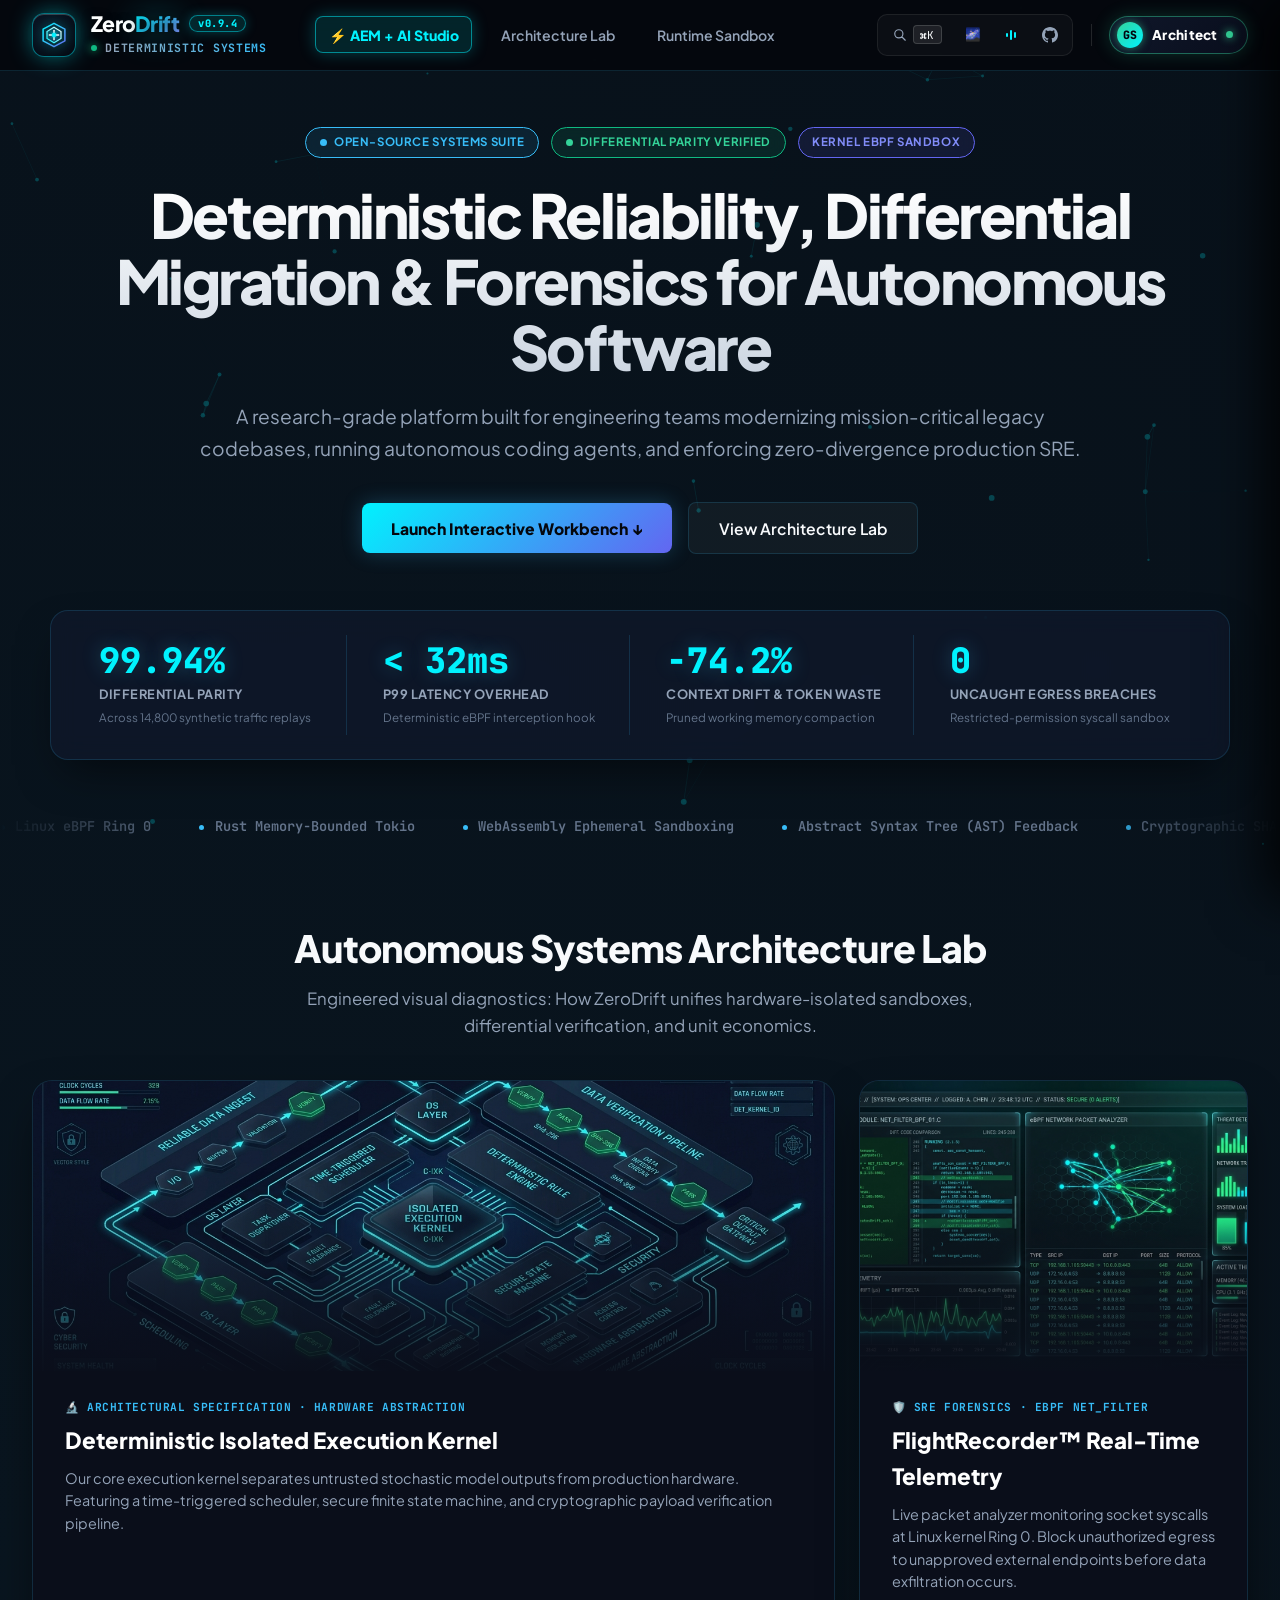
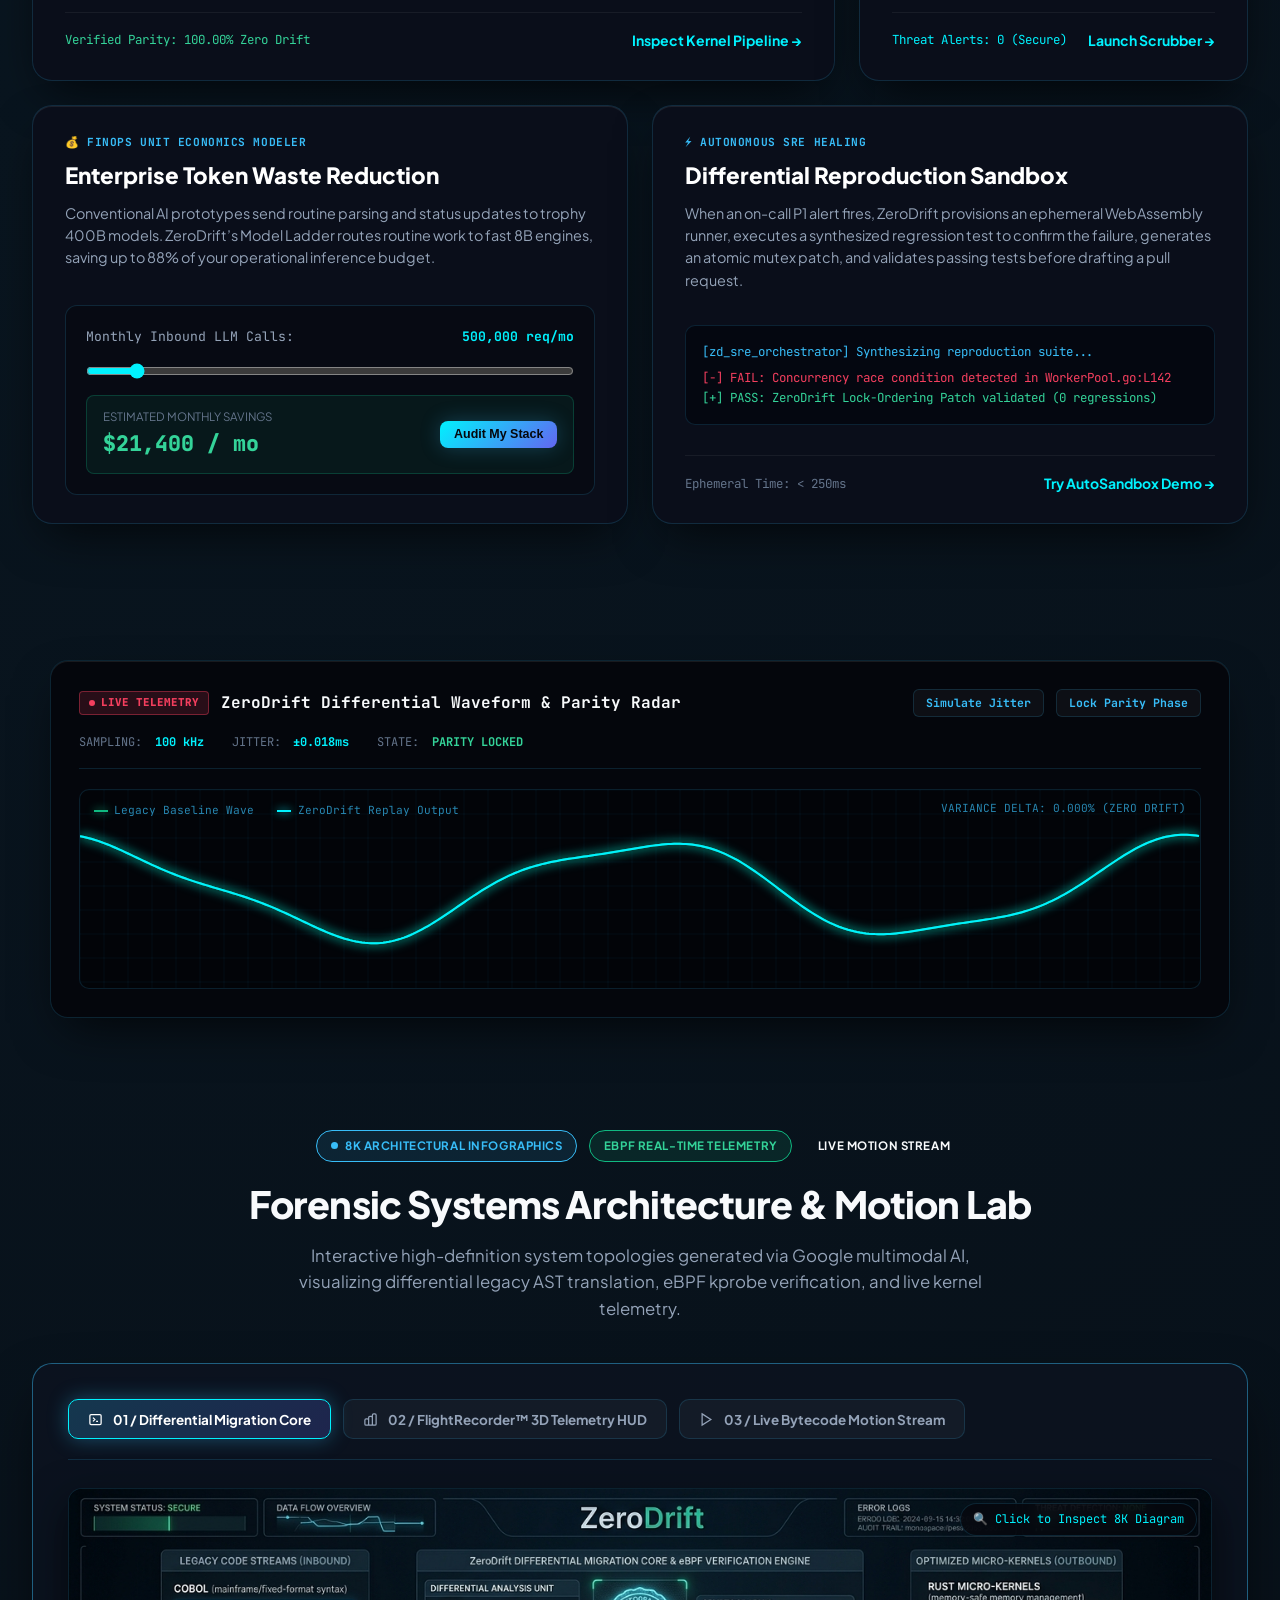
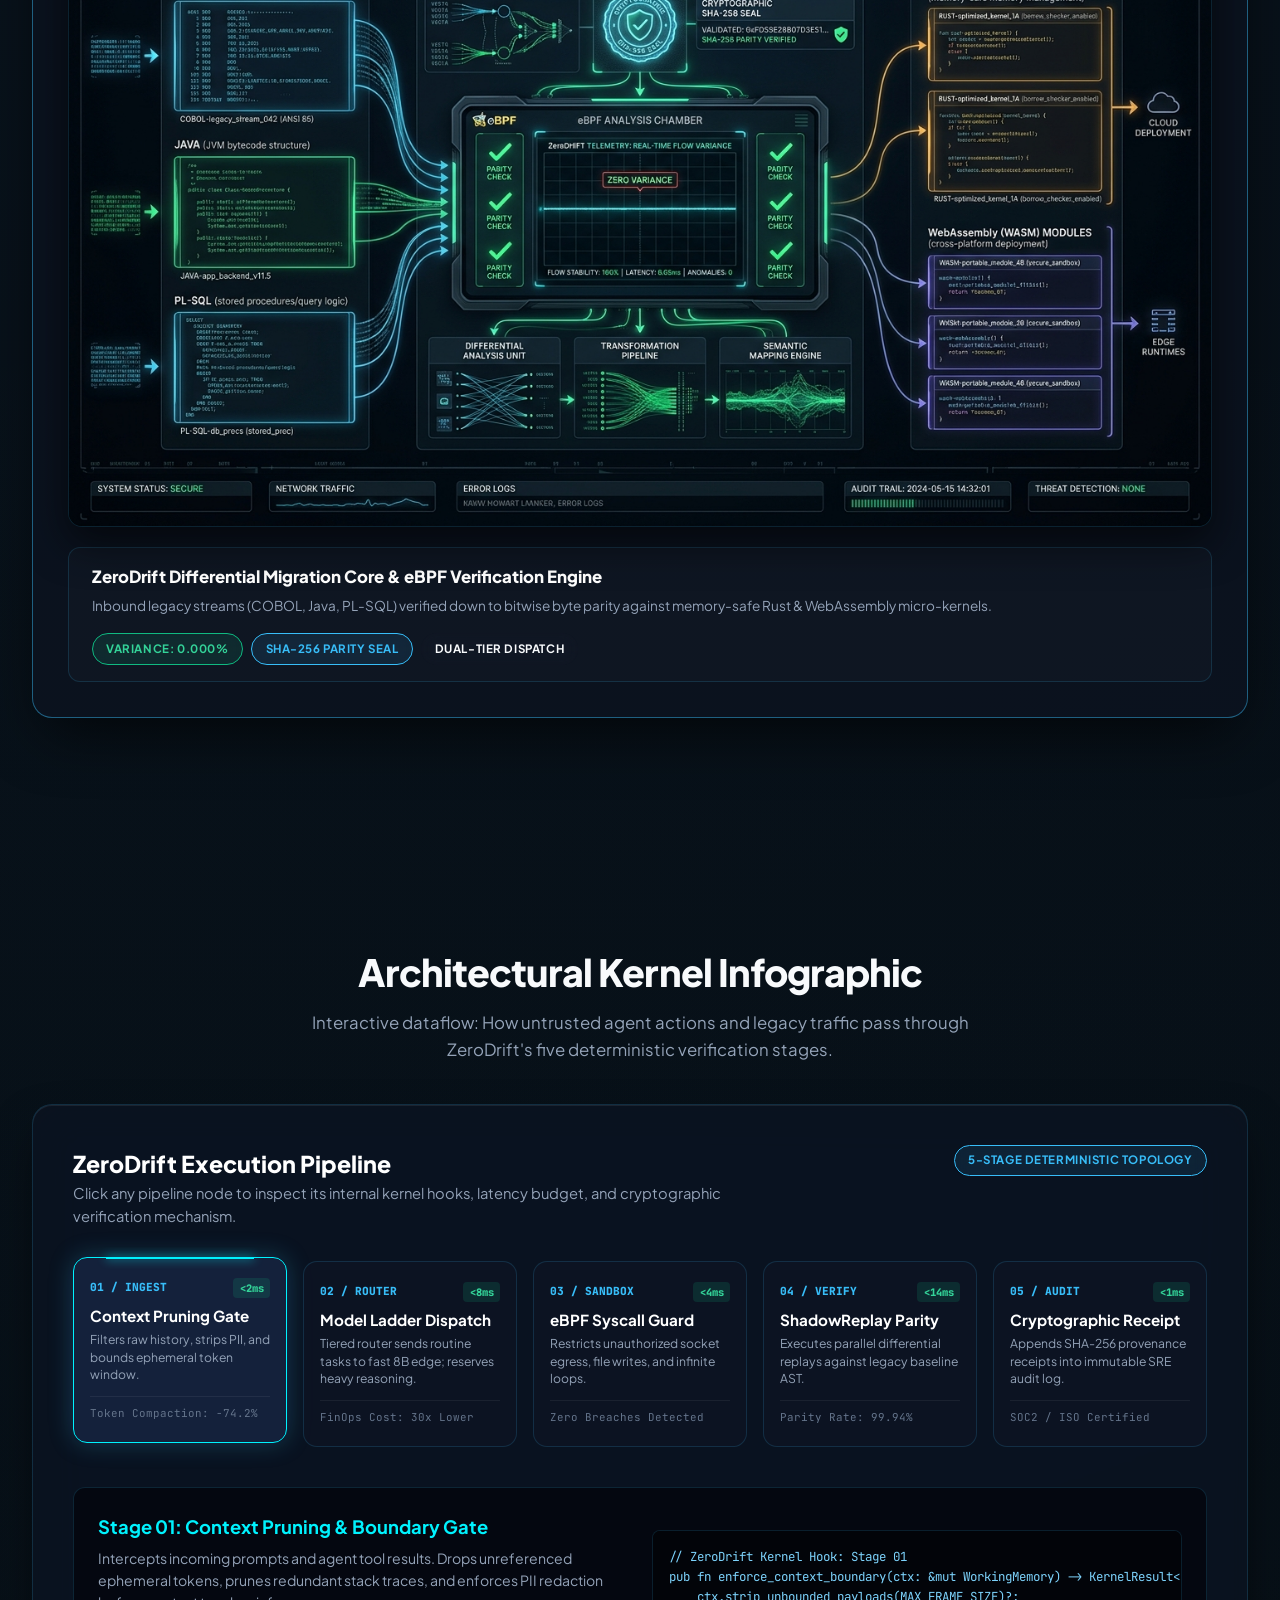
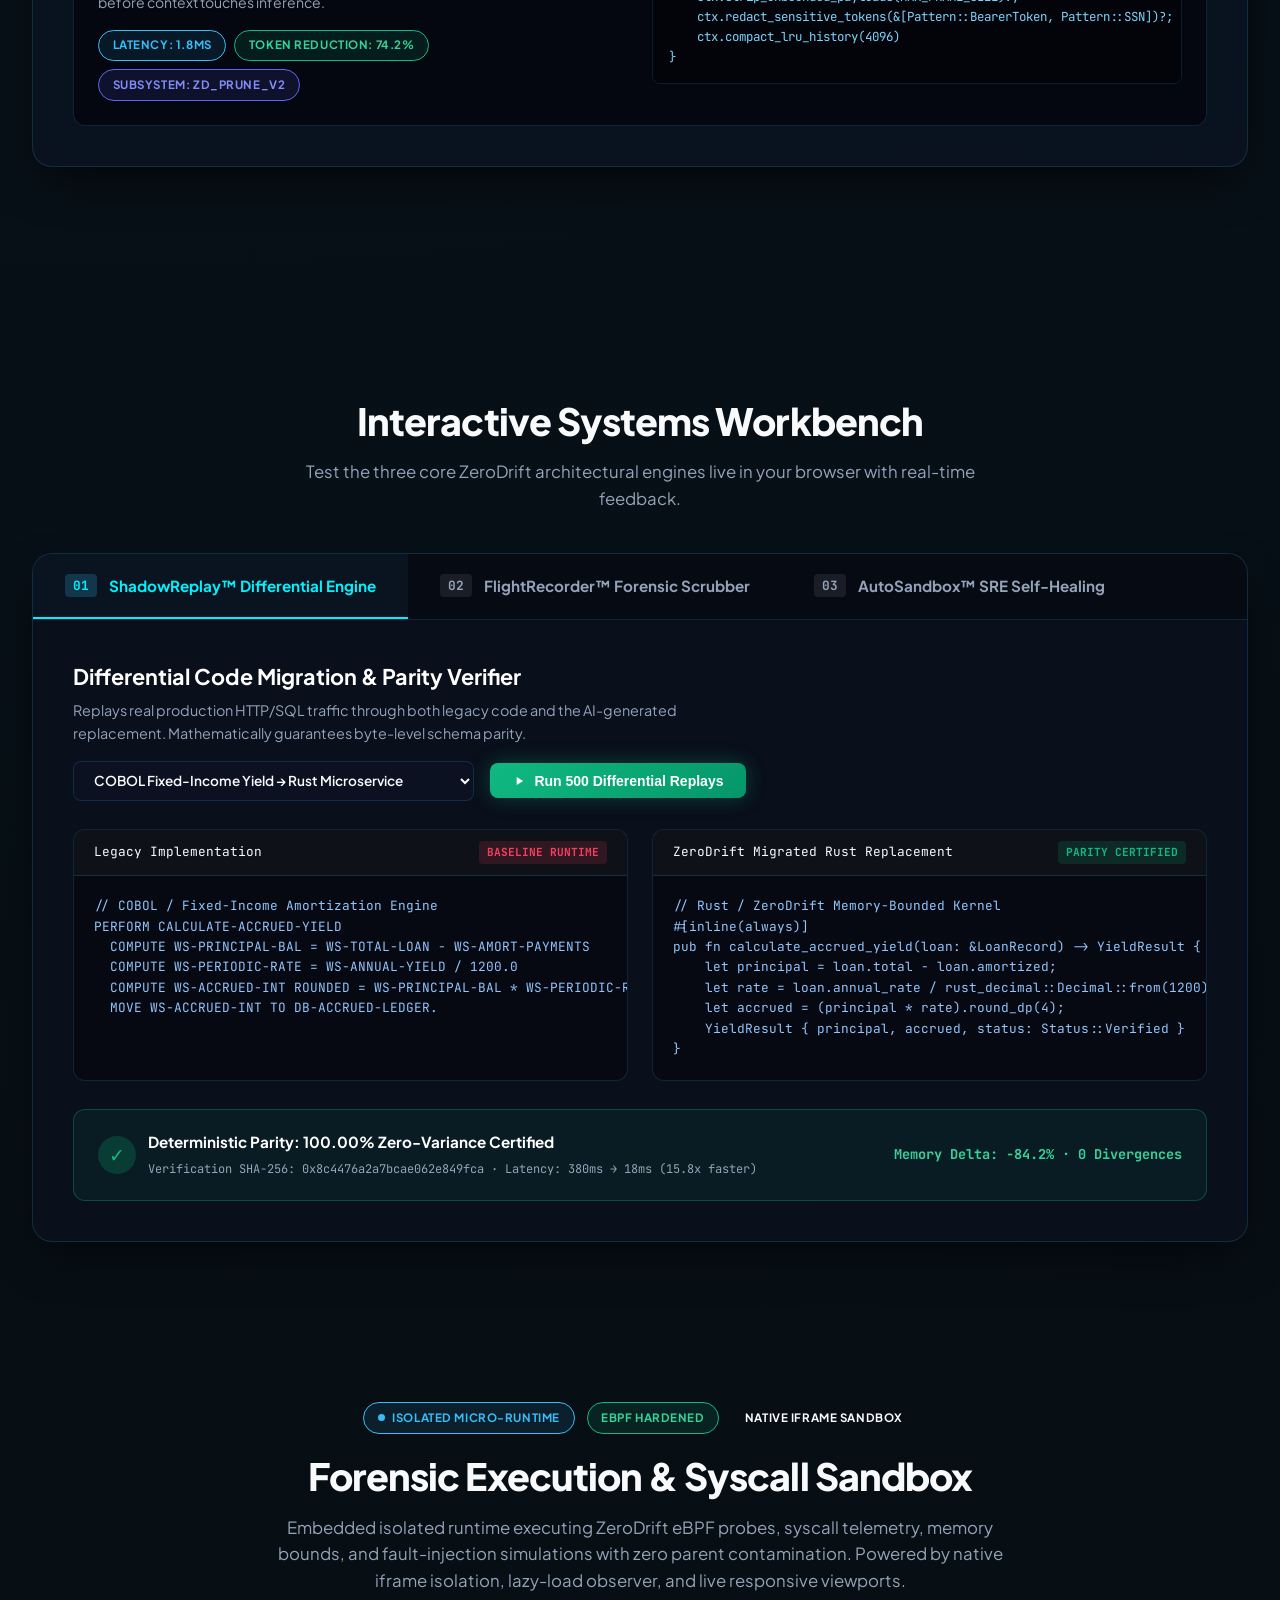
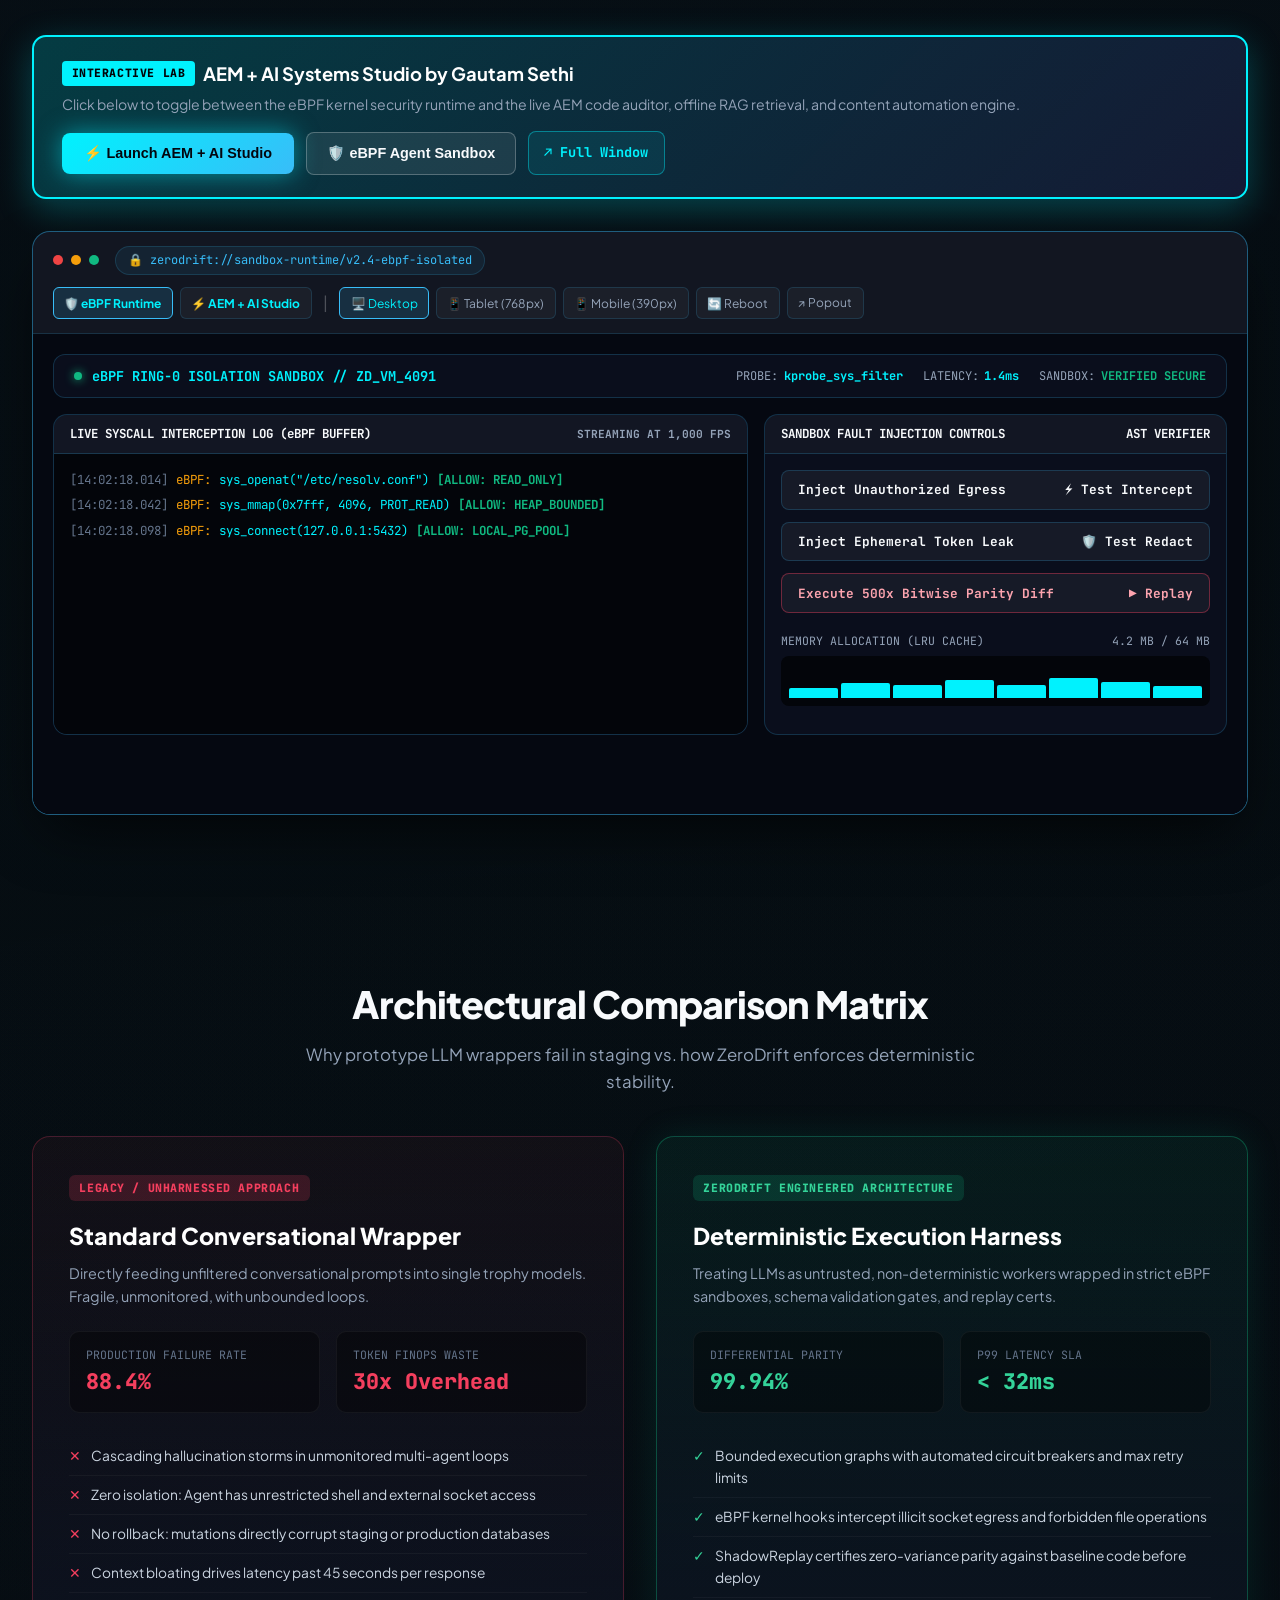
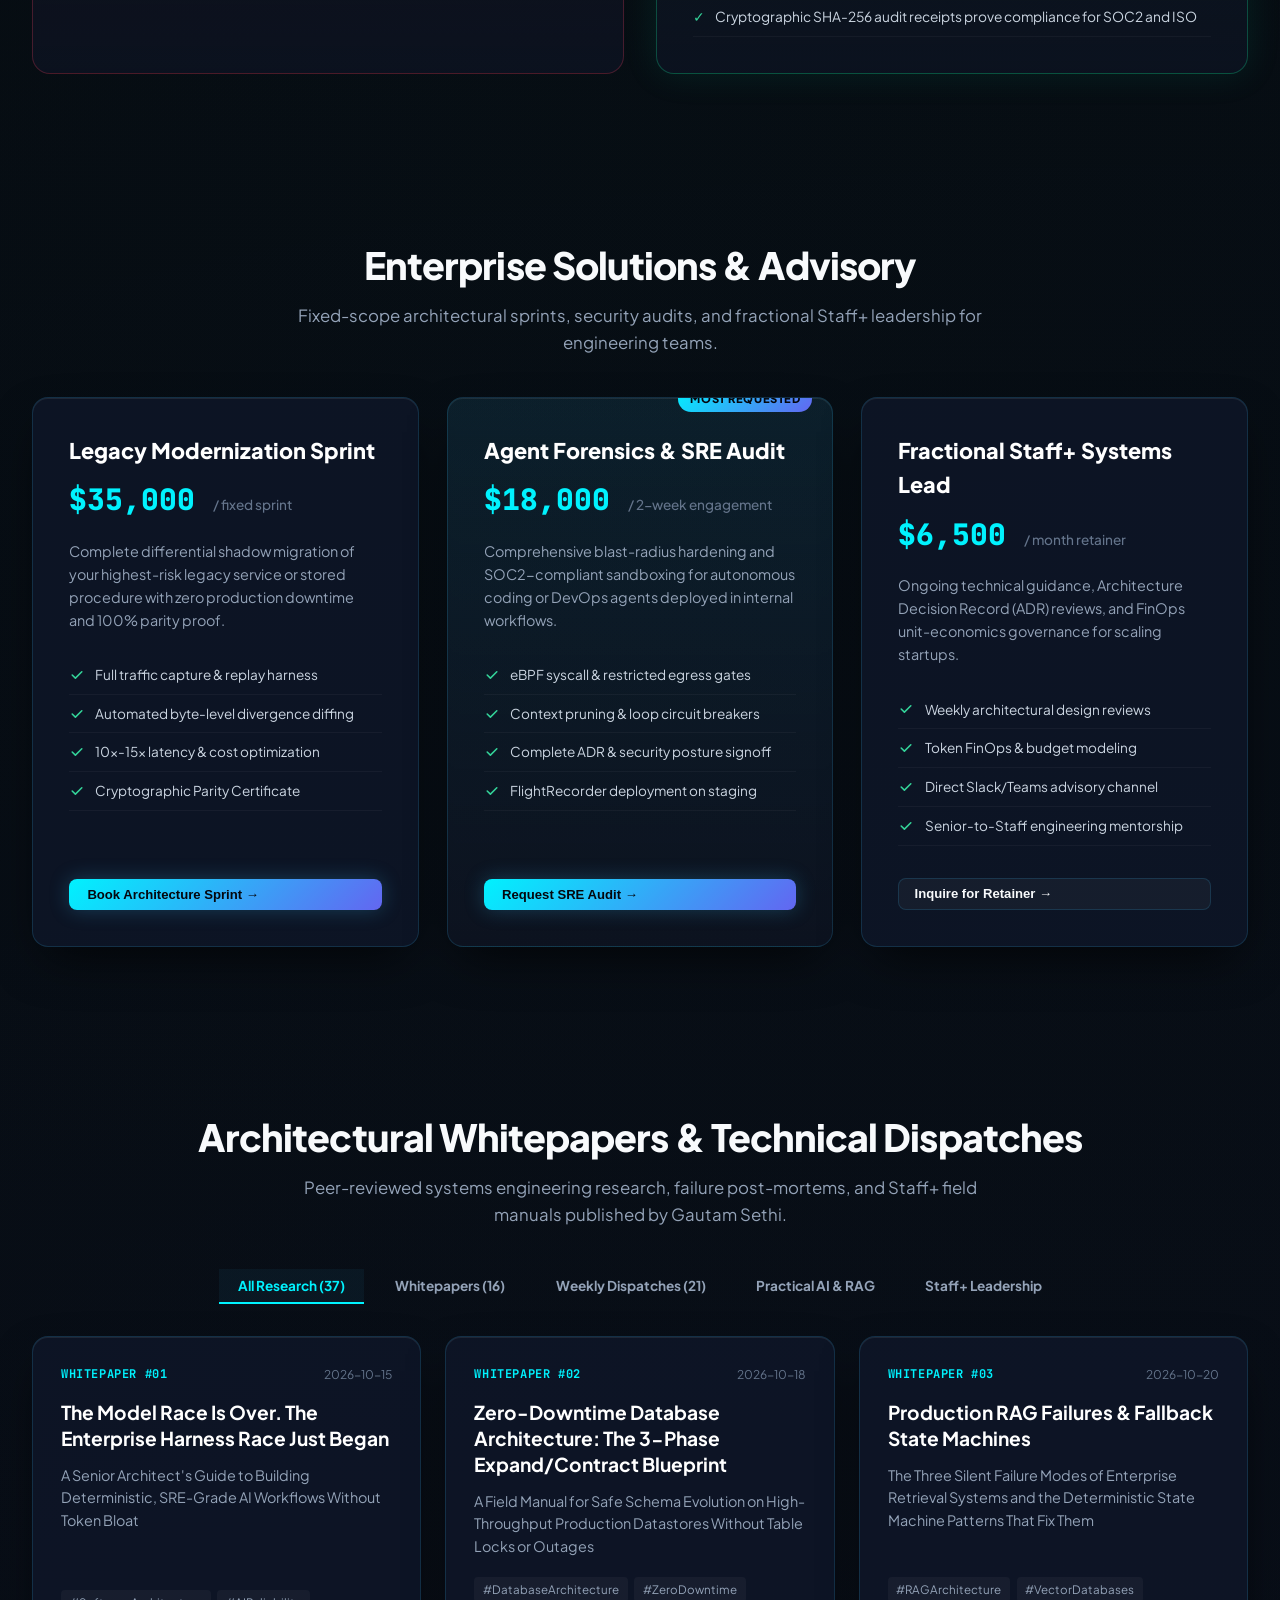
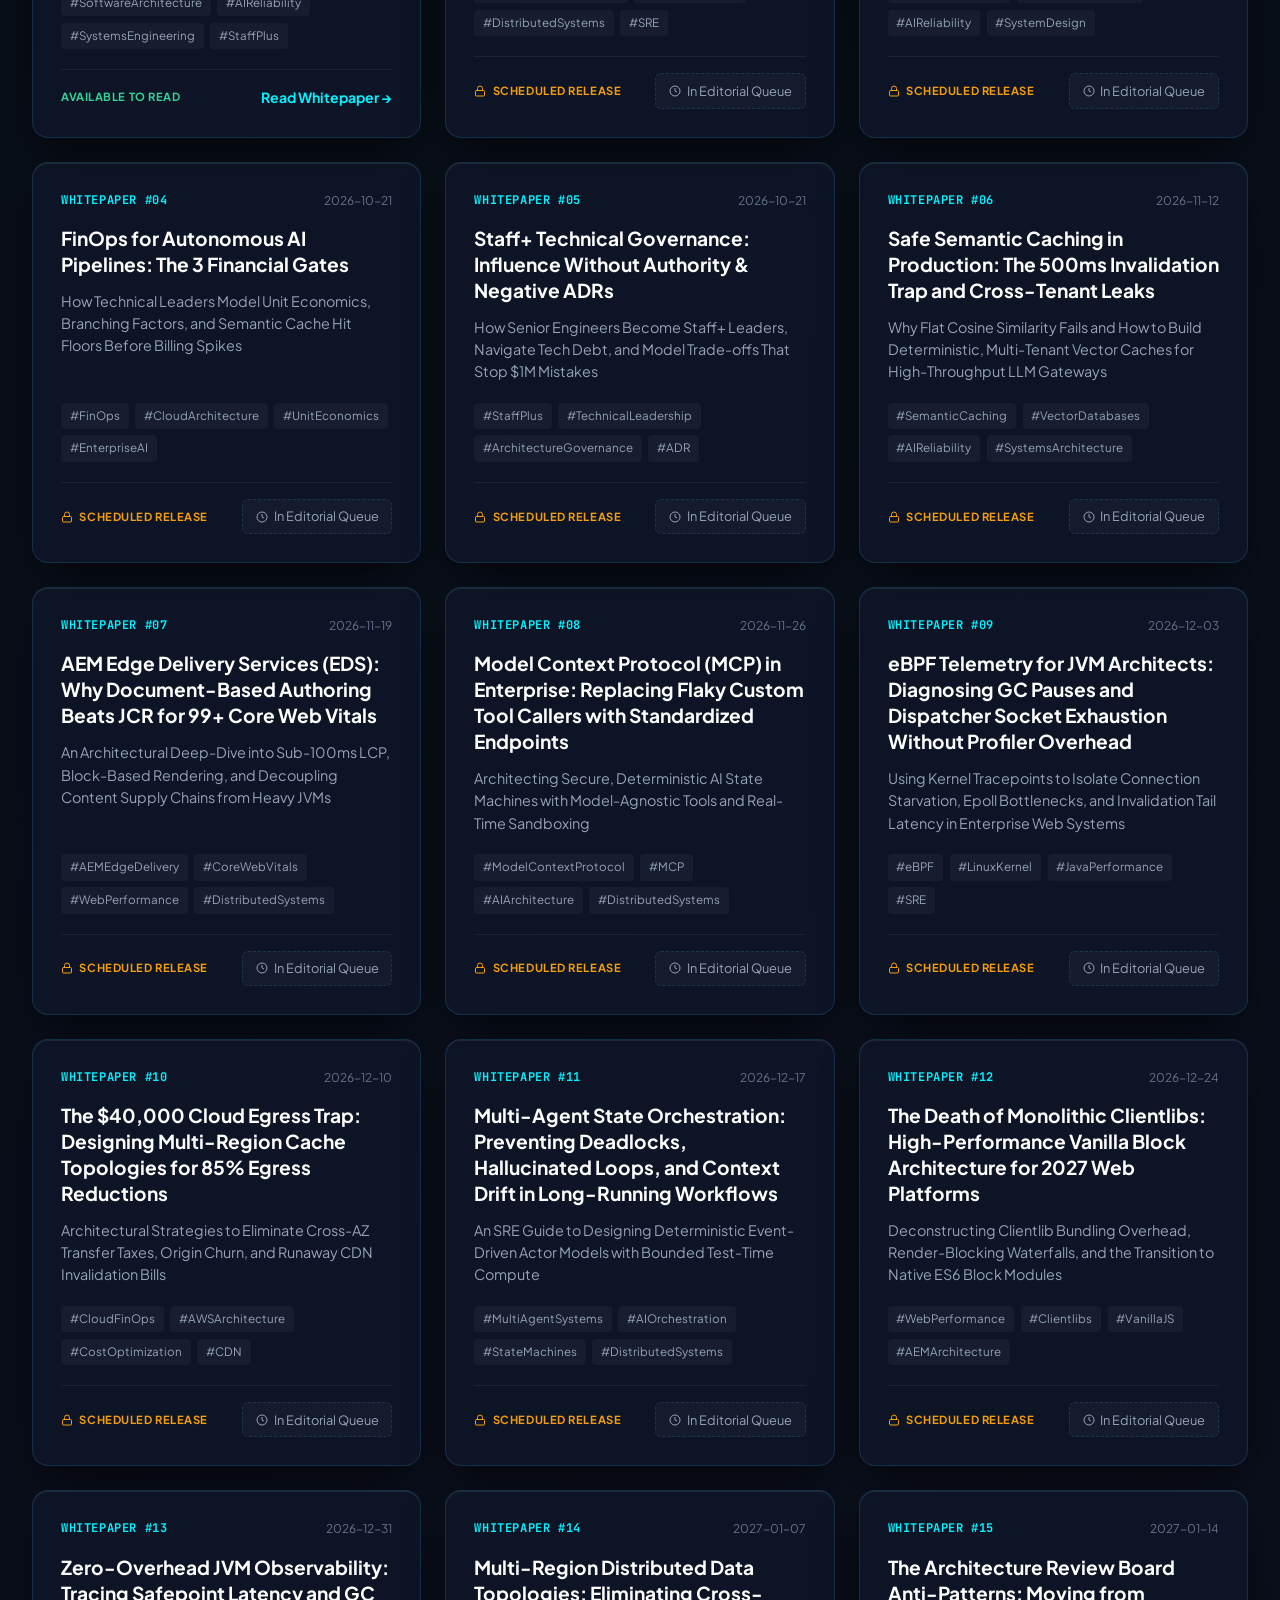
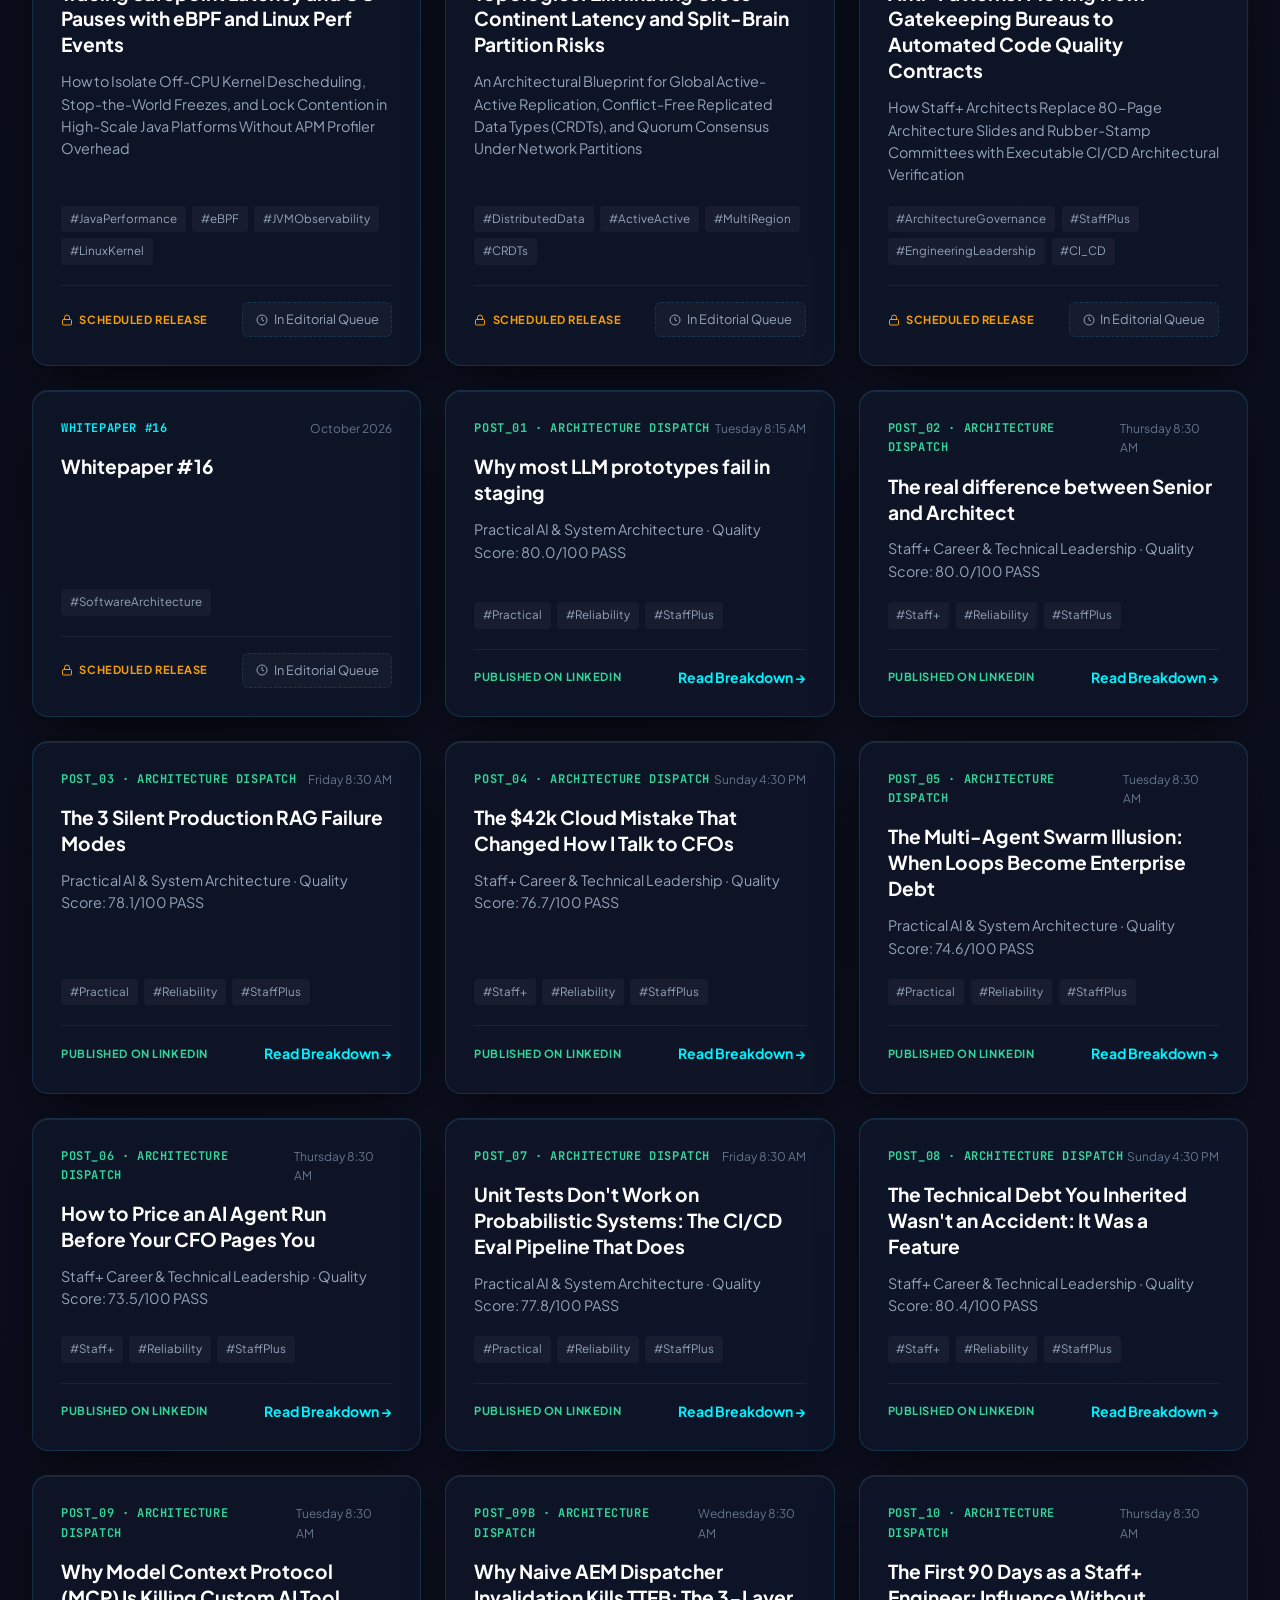
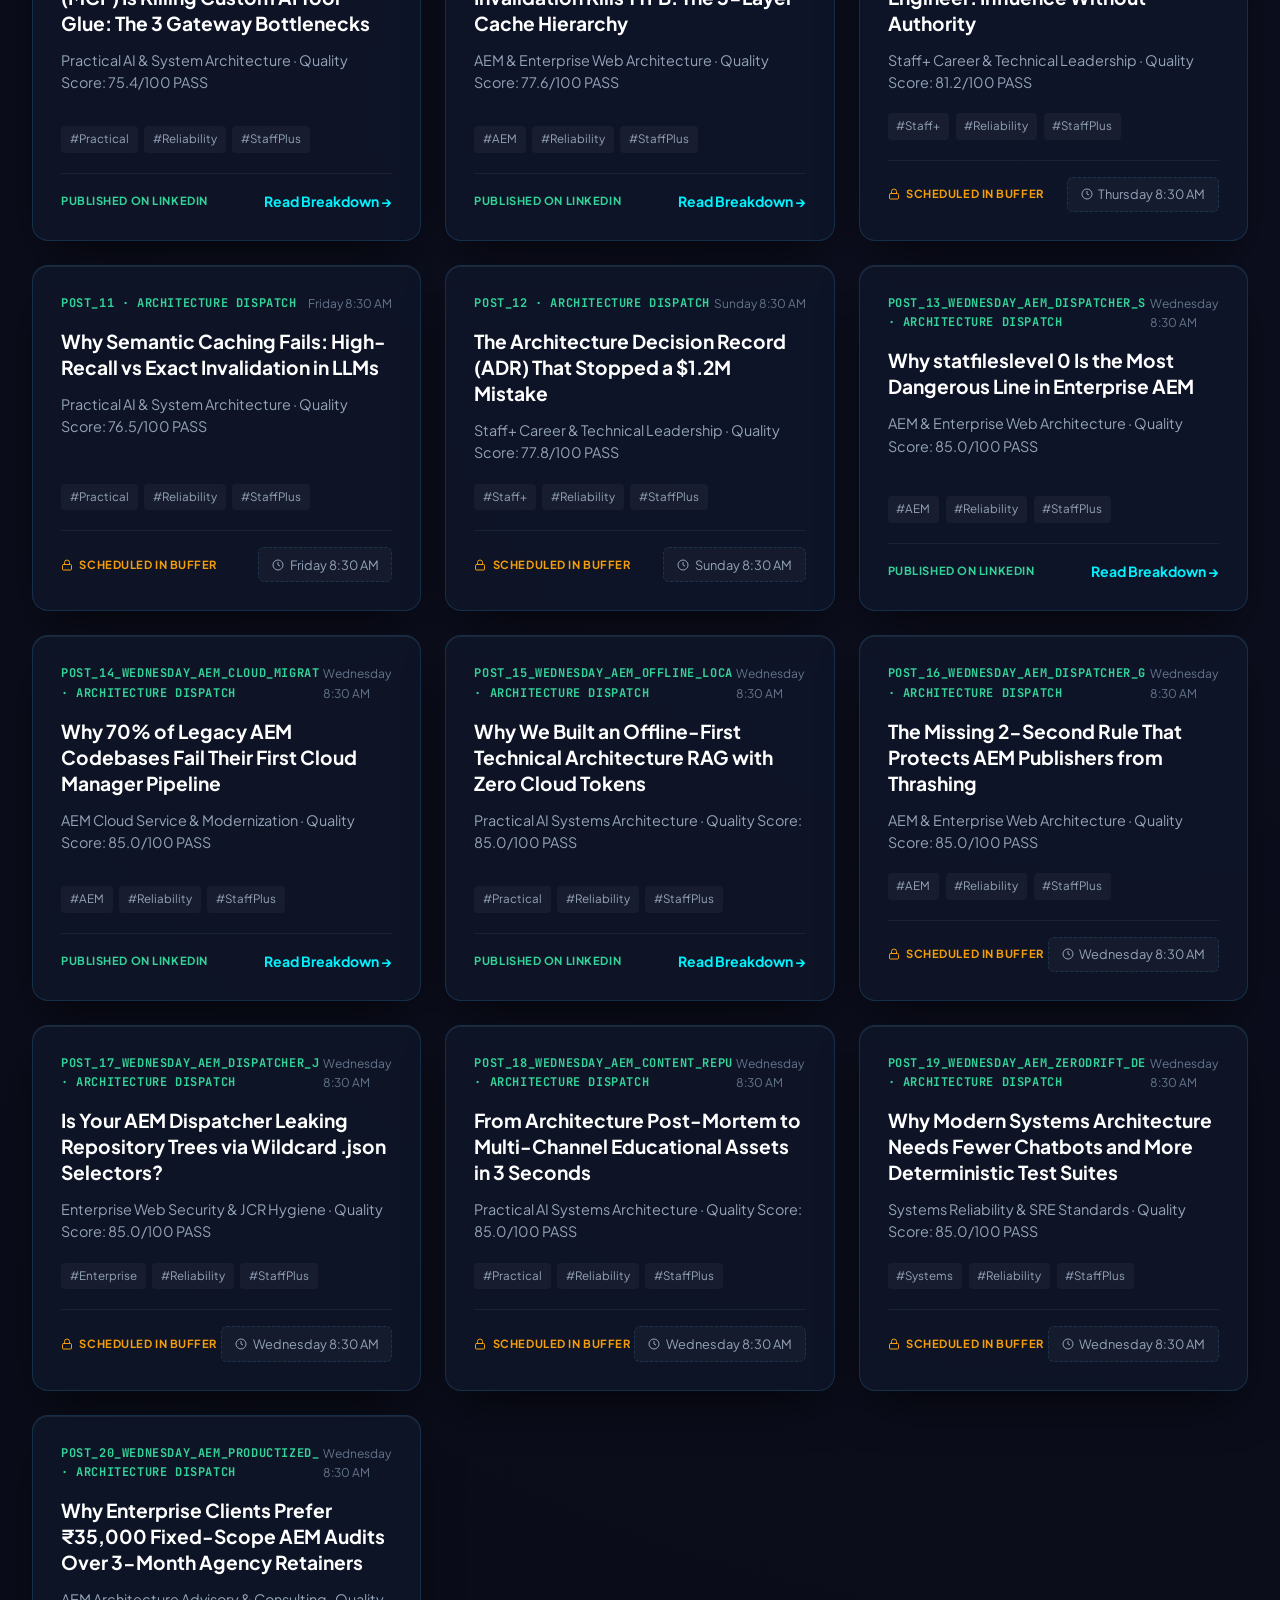
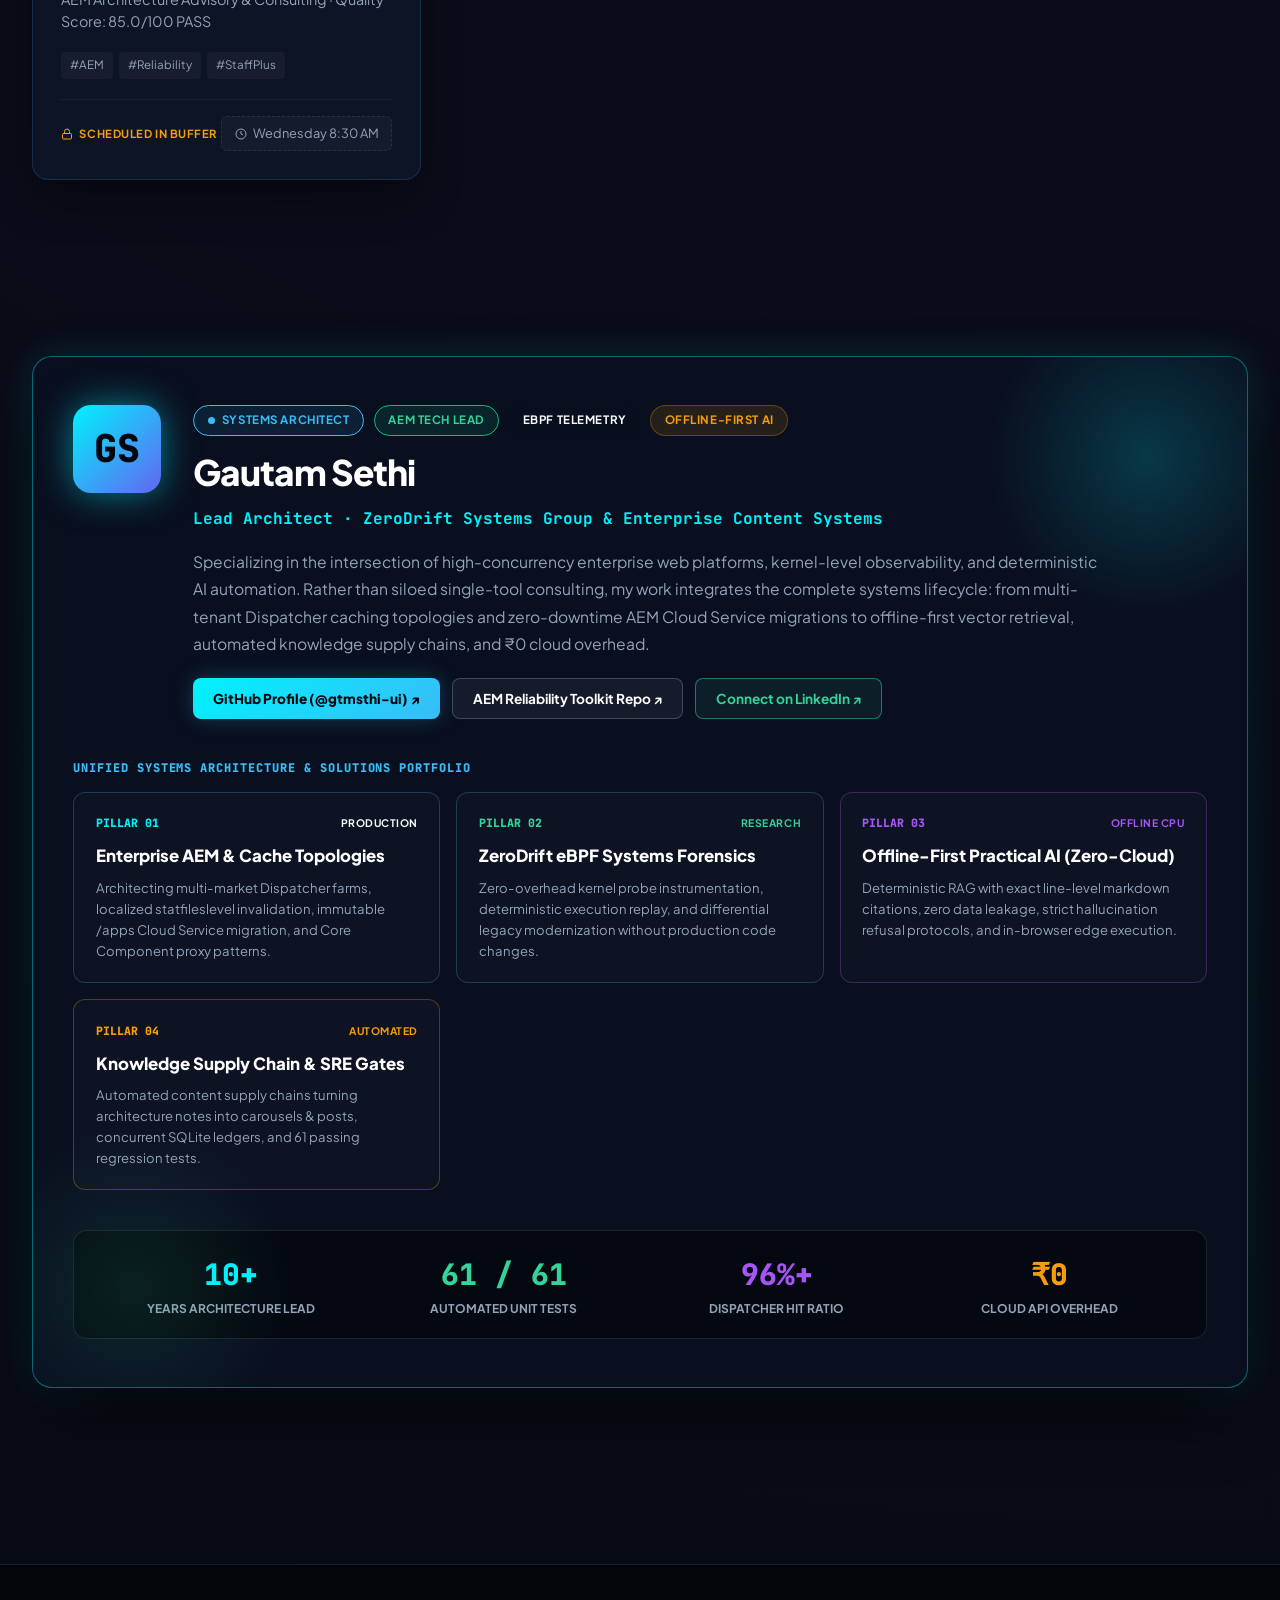
==== commit 01f139d8: "chore: update LinkedIn post queue, logs, and website hub [skip ci]" ====
--- a/docs/index.html
+++ b/docs/index.html
@@ -4344,6 +4344,12 @@
     <!-- ==========================================================================
          SYNCHRONIZED ARCHITECTURAL WHITEPAPERS & TECHNICAL DISPATCHES
          ========================================================================== -->
+    <!-- ==========================================================================
+         SYNCHRONIZED ARCHITECTURAL WHITEPAPERS & TECHNICAL DISPATCHES
+         ========================================================================== -->
+    <!-- ==========================================================================
+         SYNCHRONIZED ARCHITECTURAL WHITEPAPERS & TECHNICAL DISPATCHES
+         ========================================================================== -->
     <section class="container lazy-reveal" id="whitepapers">
       <div class="section-title">
         <h3>Architectural Whitepapers & Technical Dispatches</h3>
@@ -5249,6 +5255,8 @@
     </div>
   </div>
 
+  
+  
   
   
   
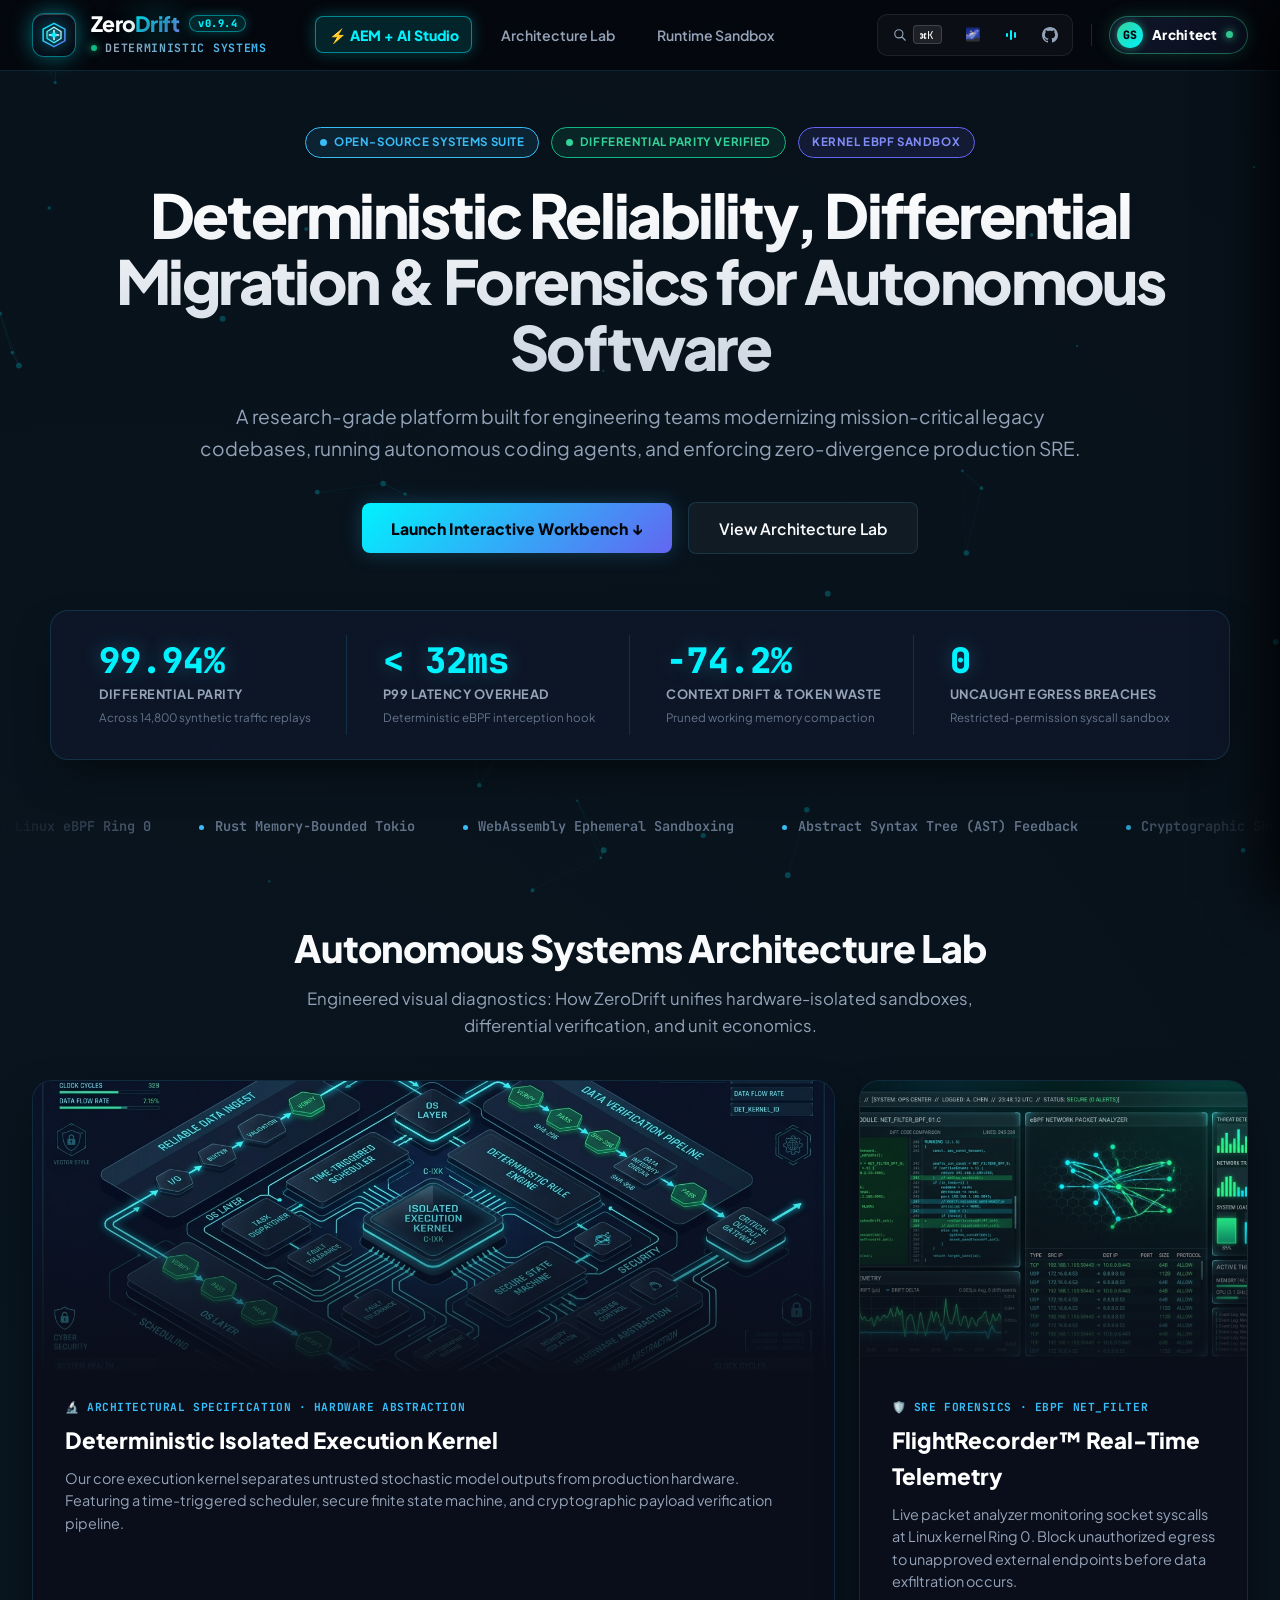
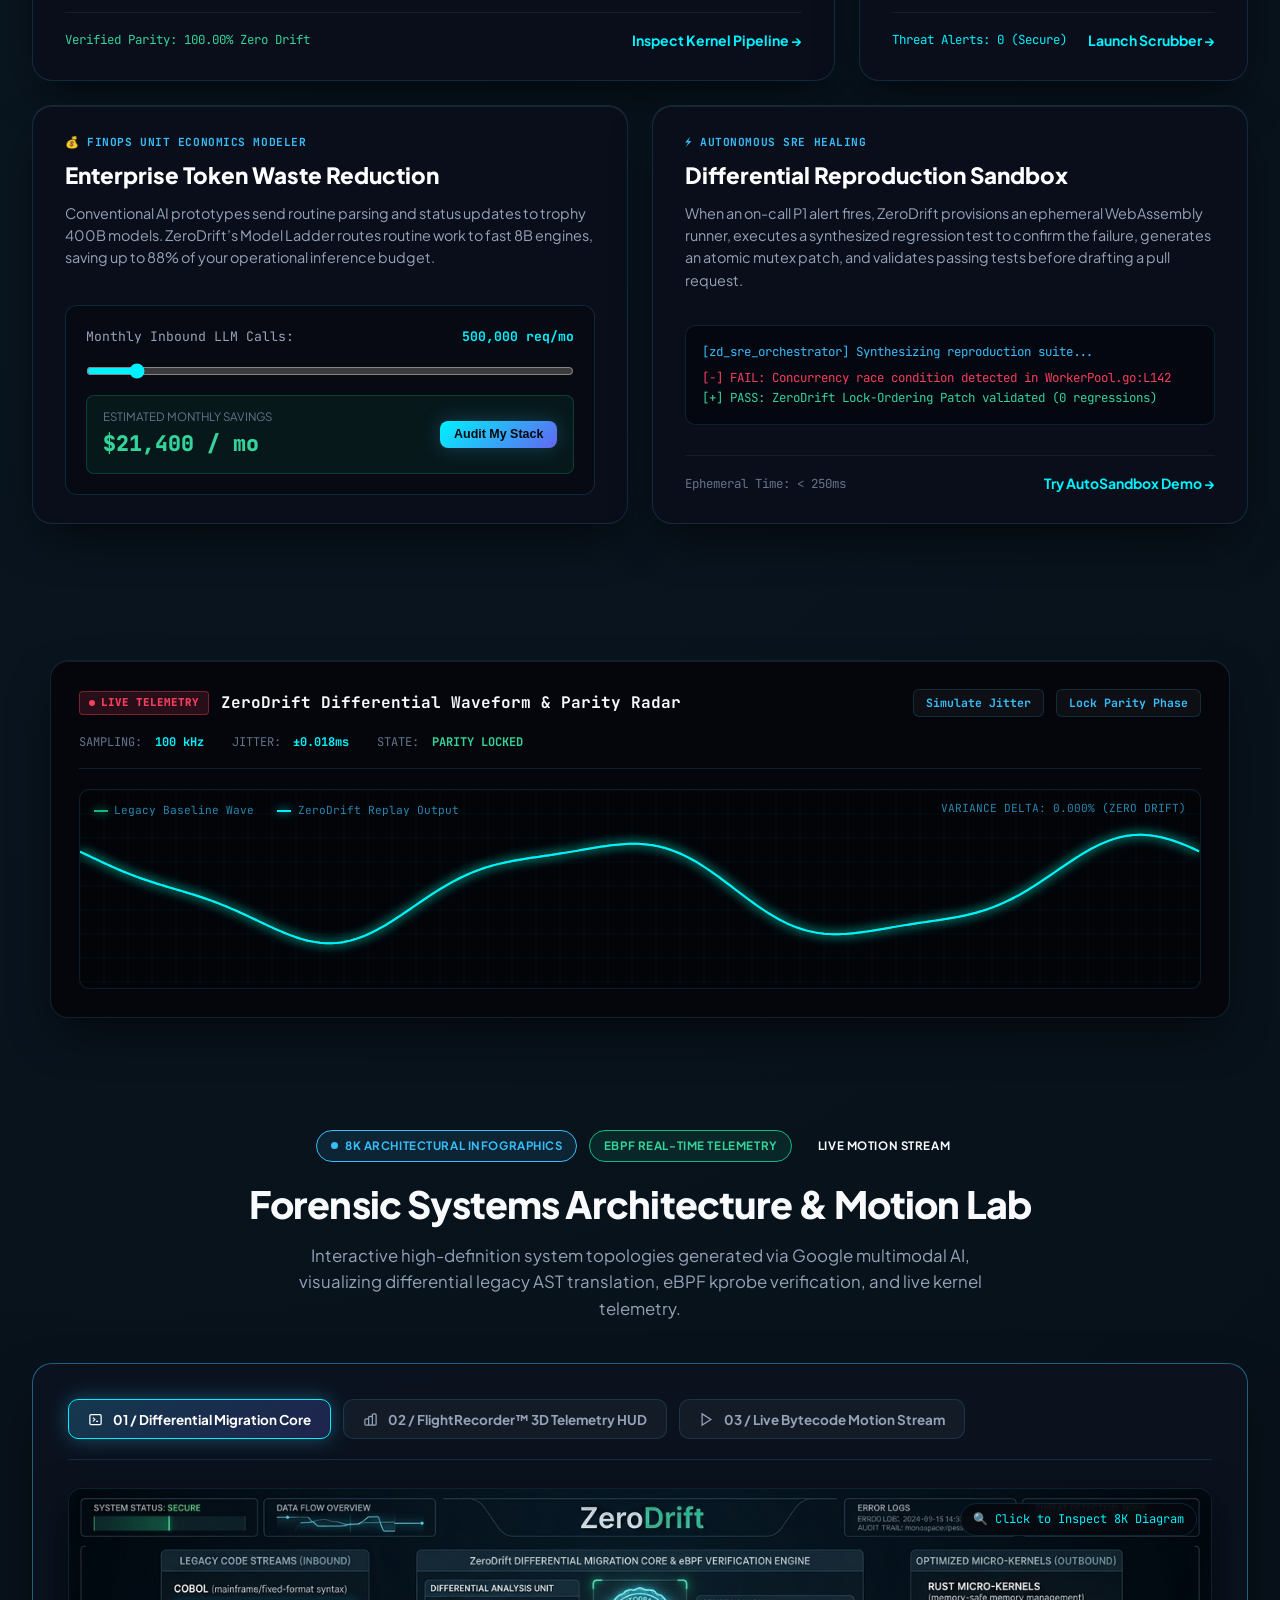
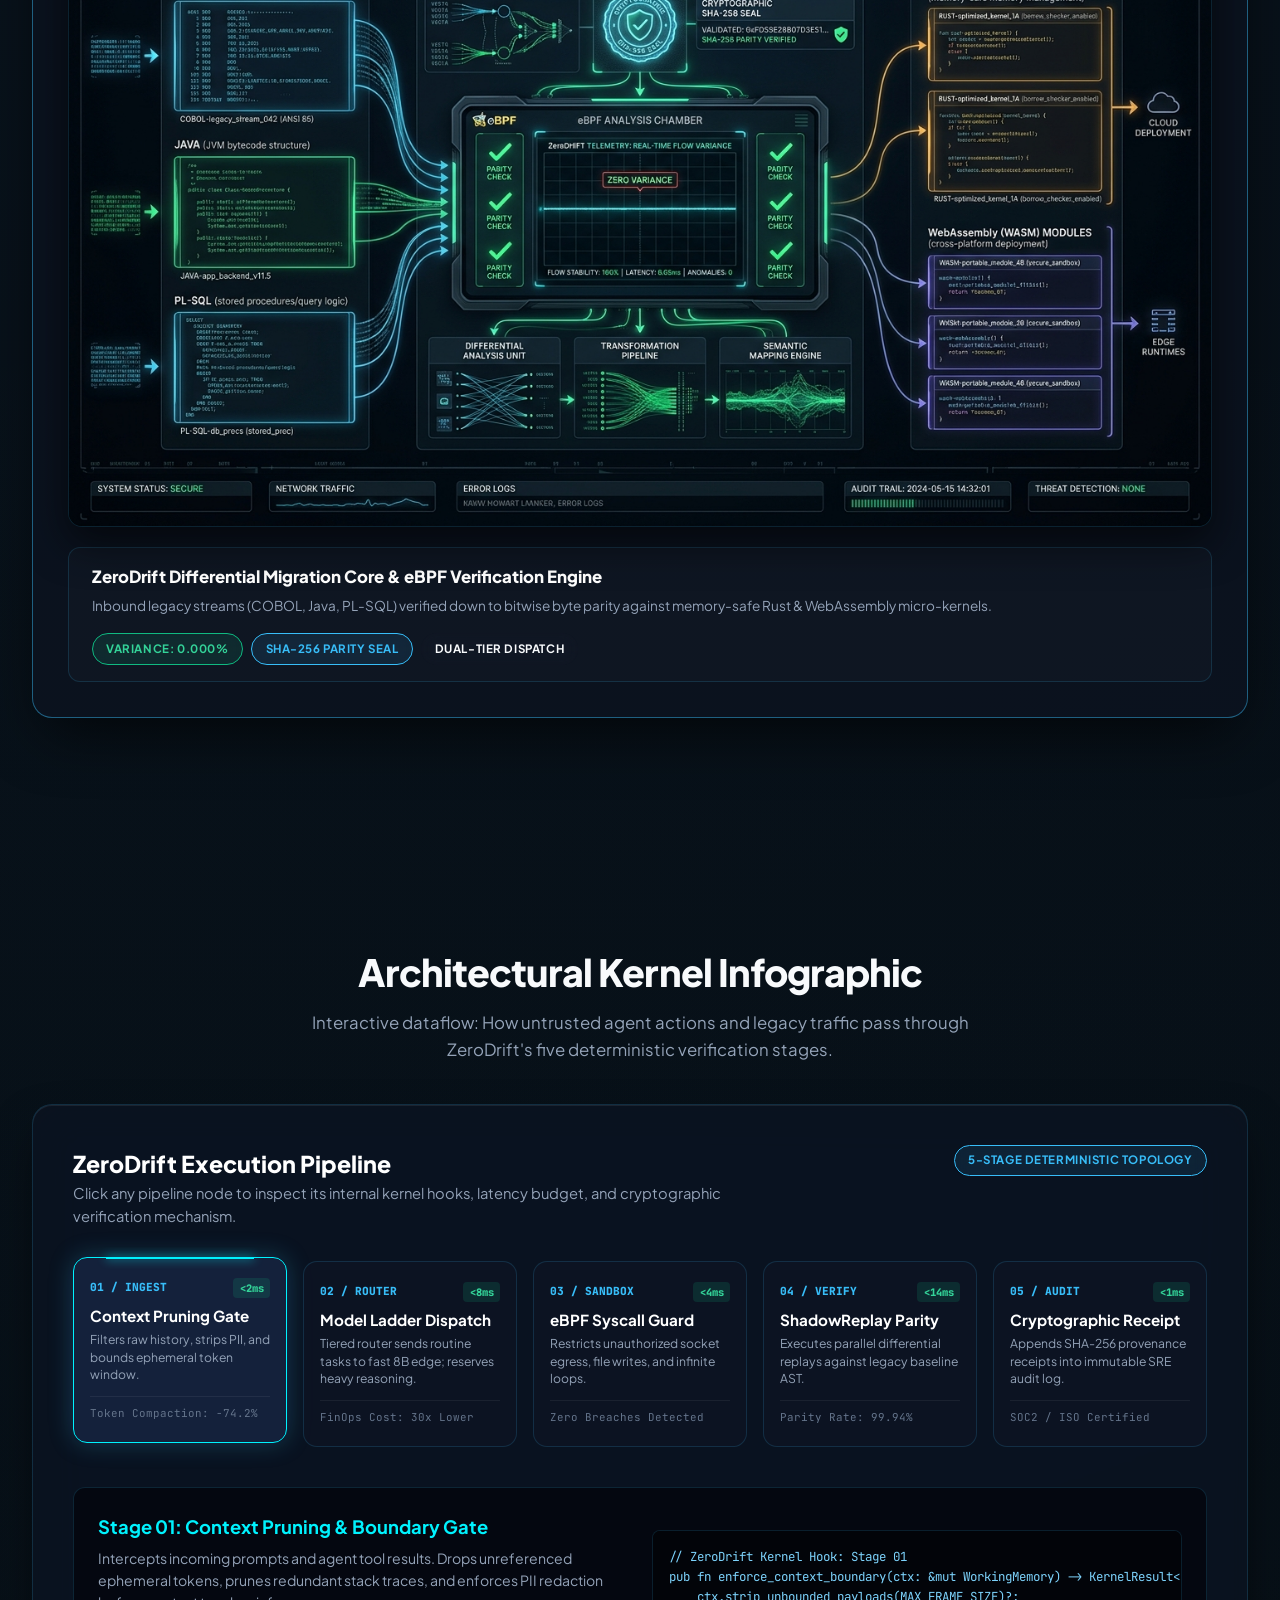
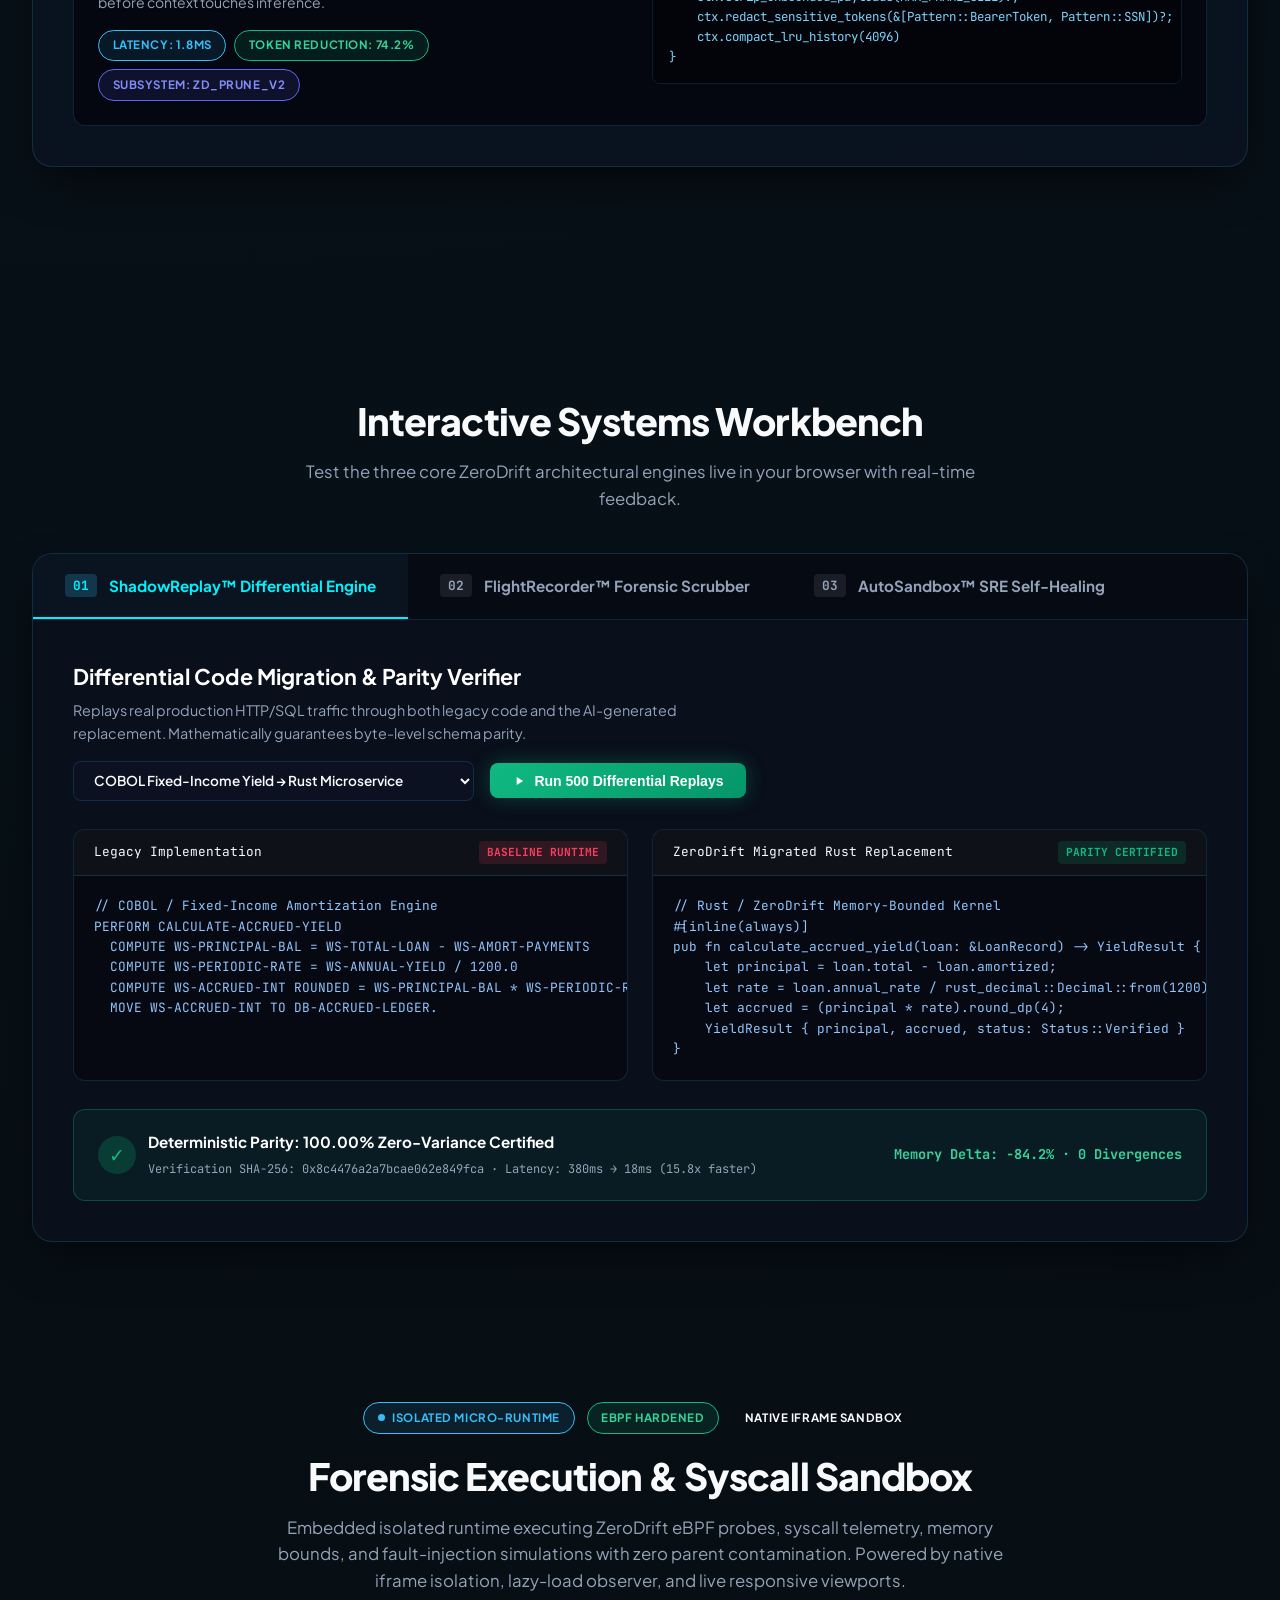
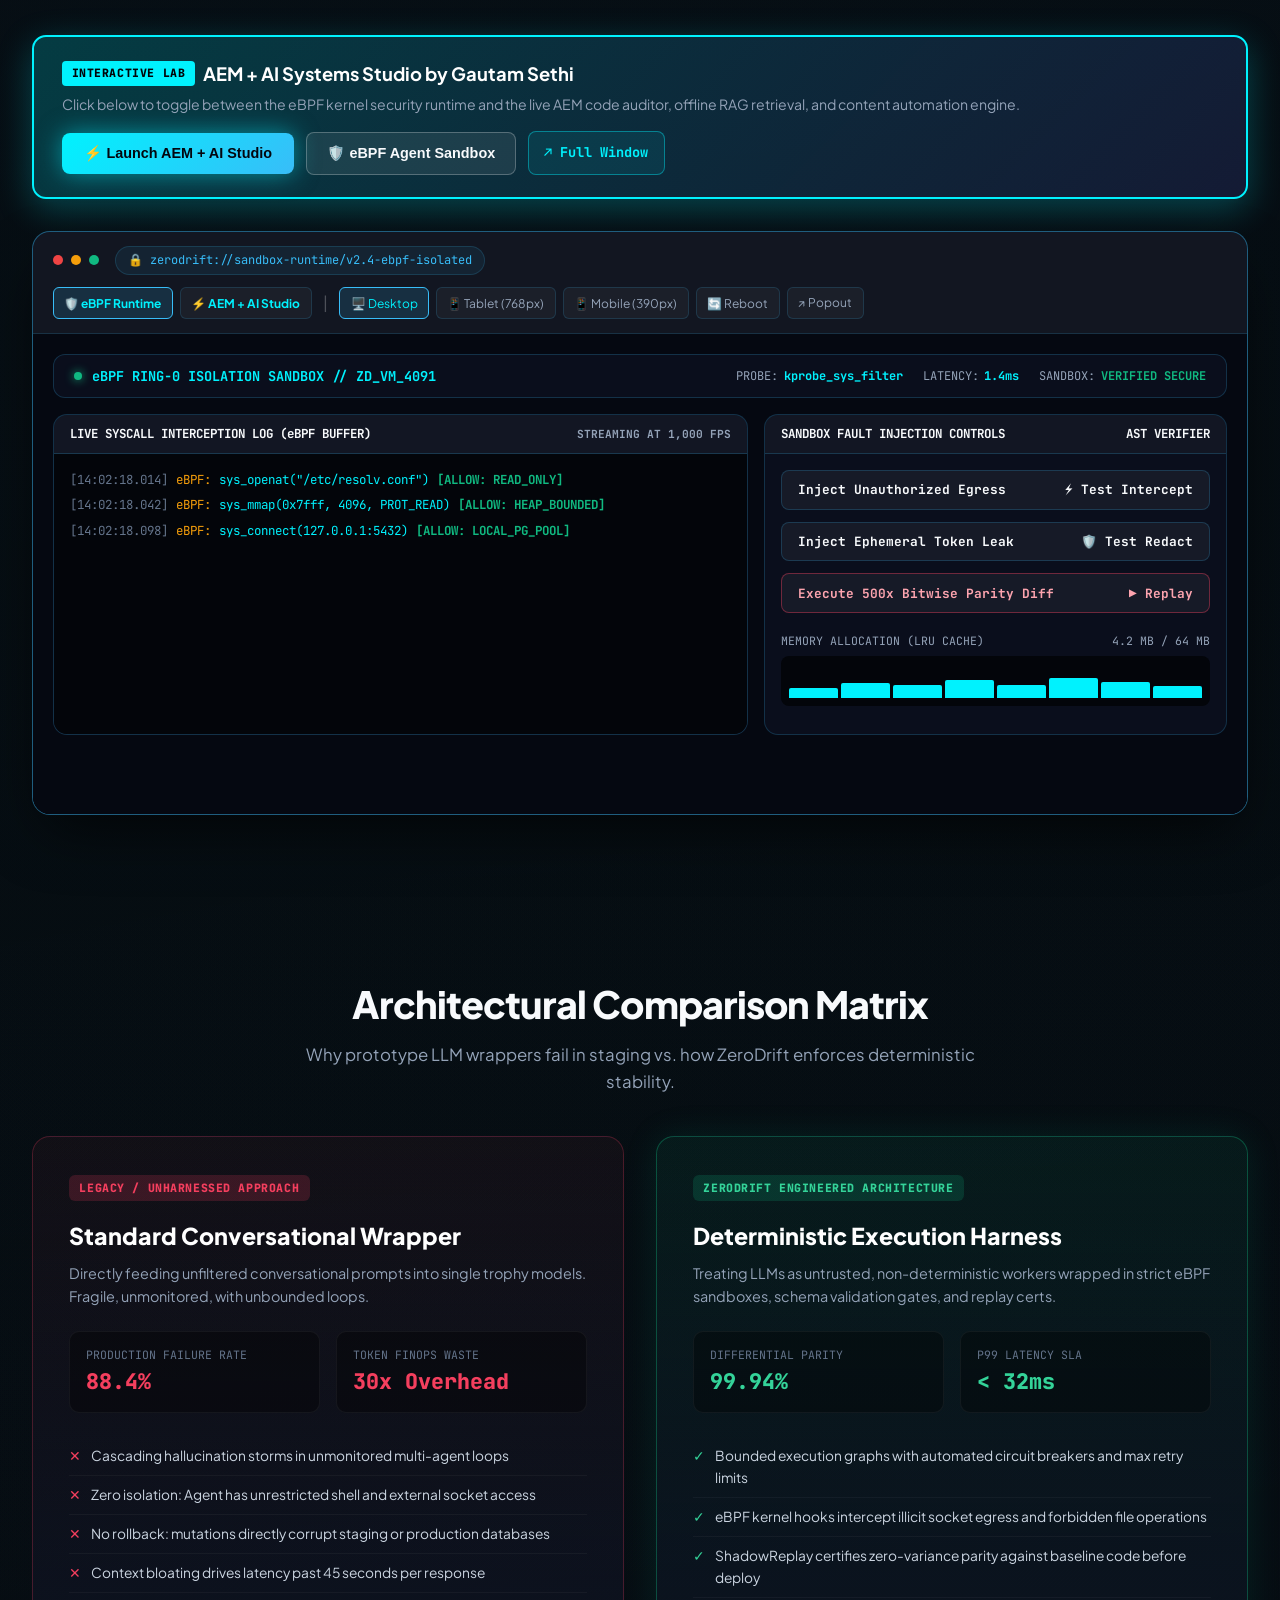
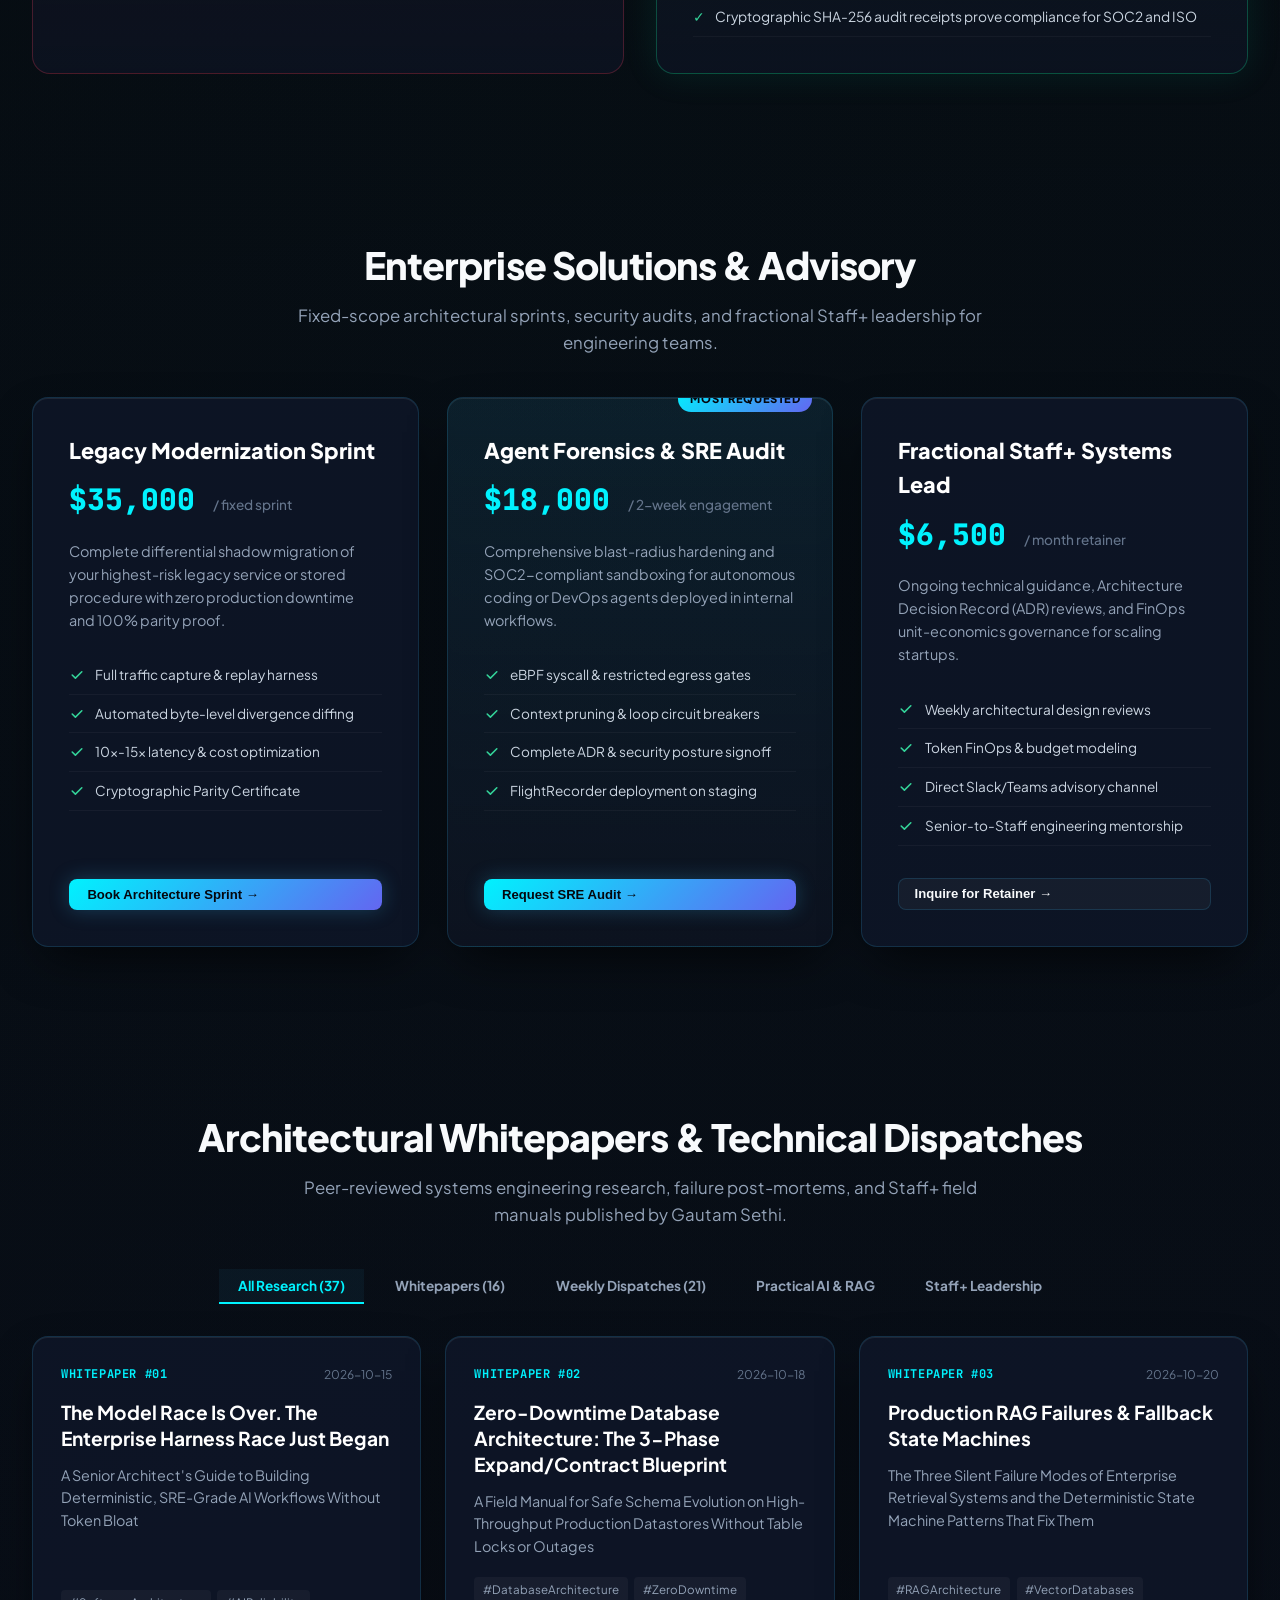
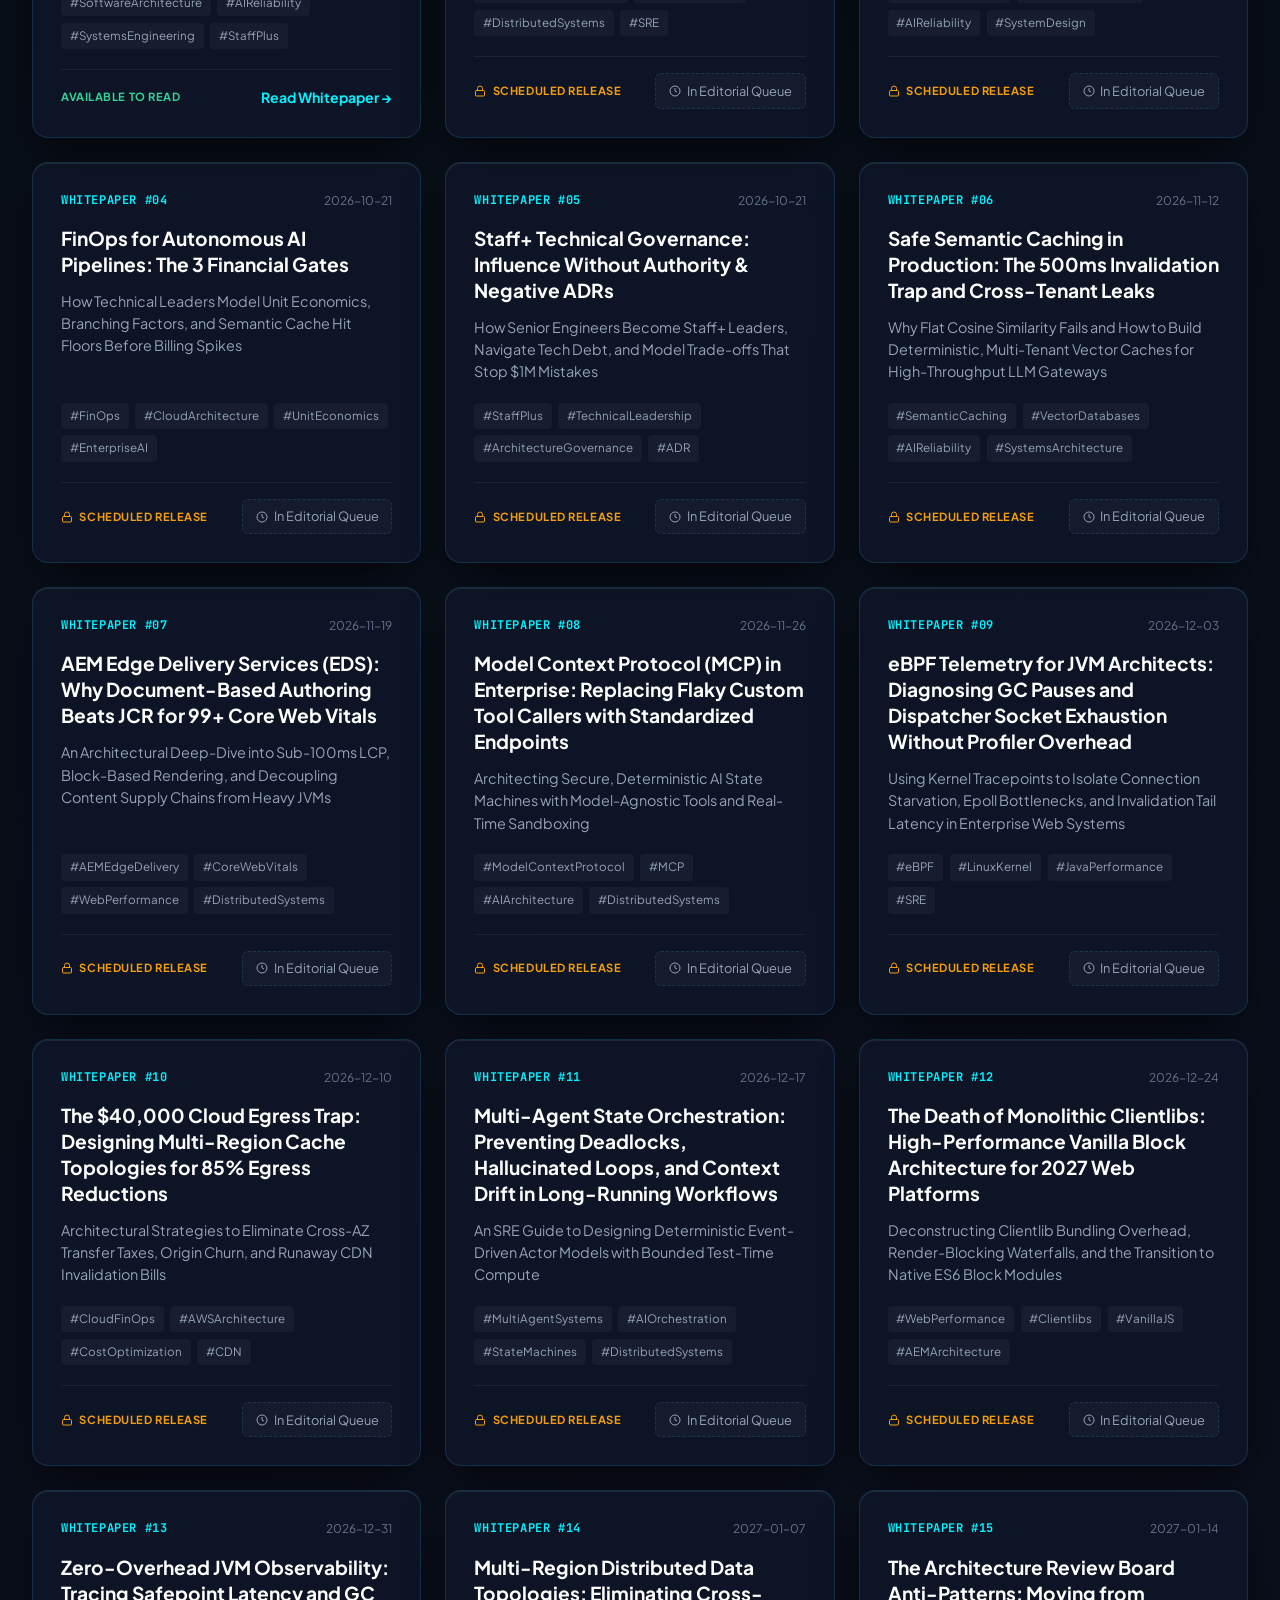
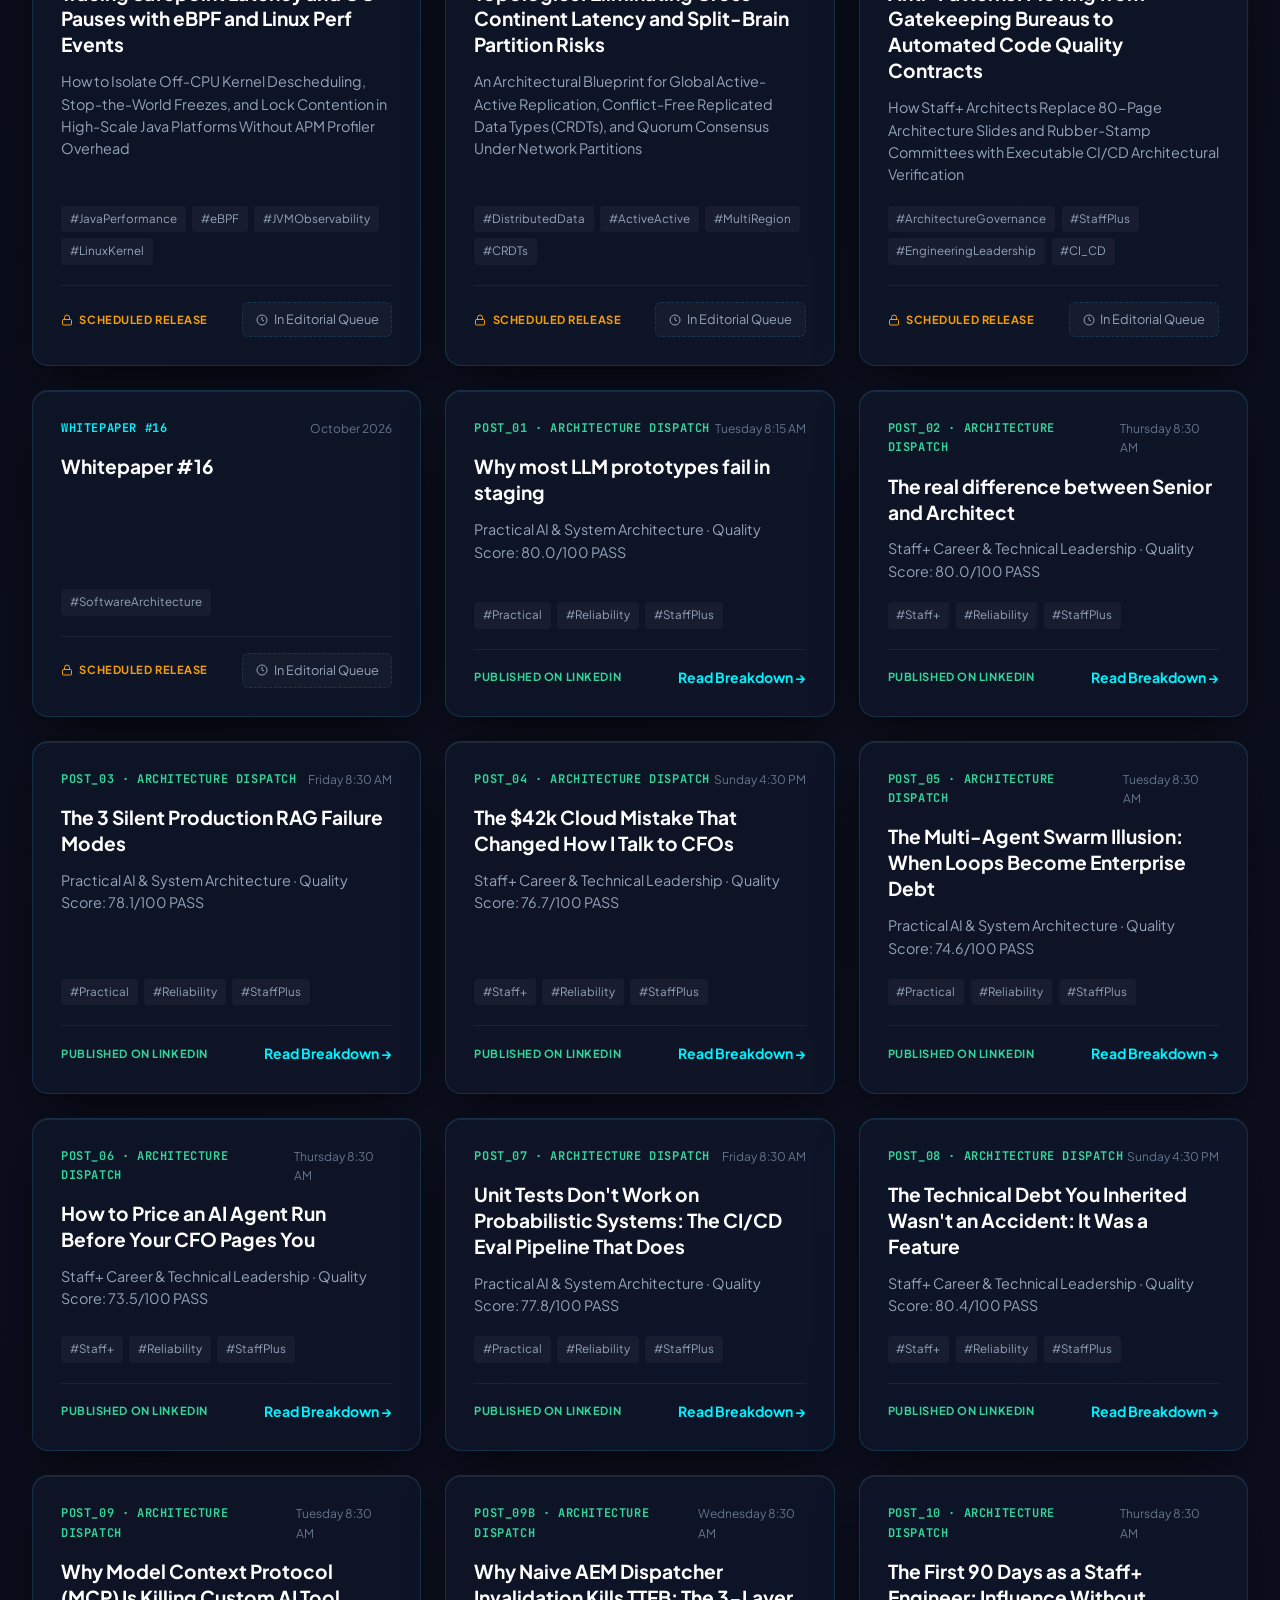
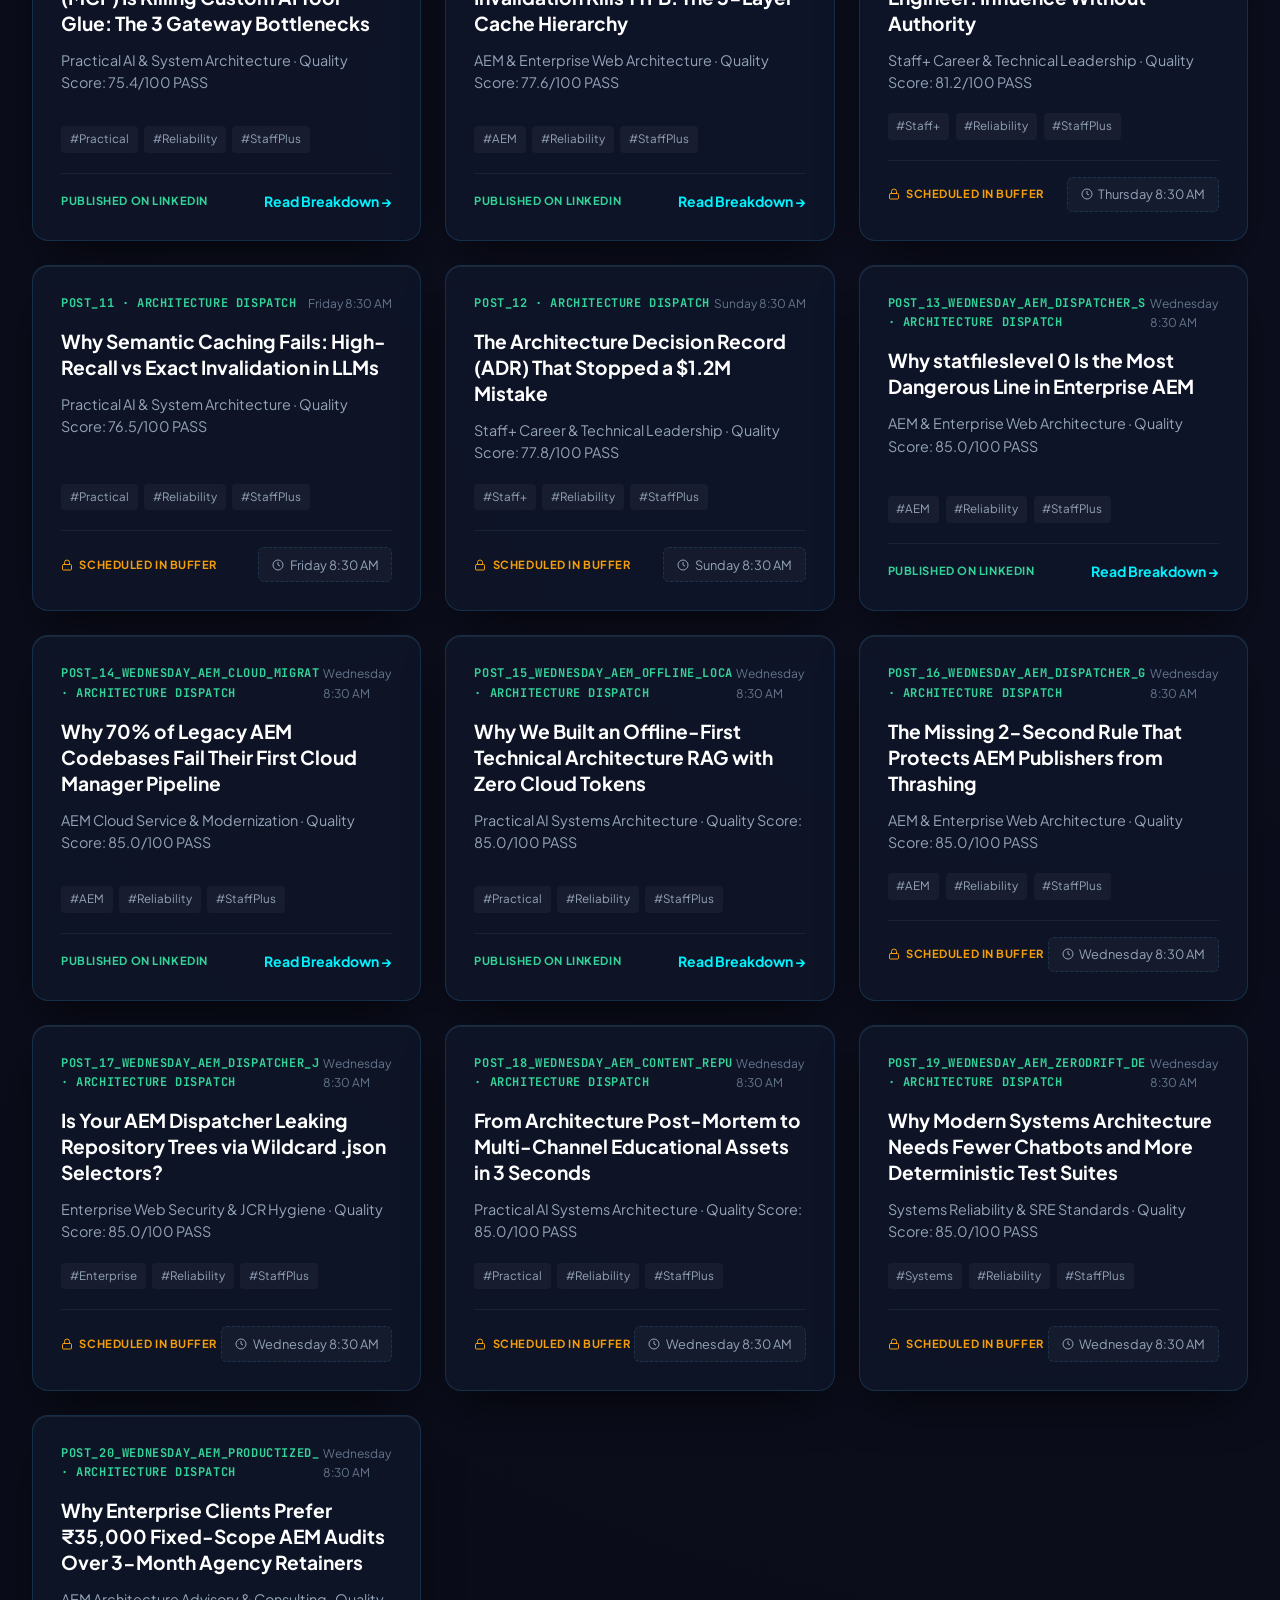
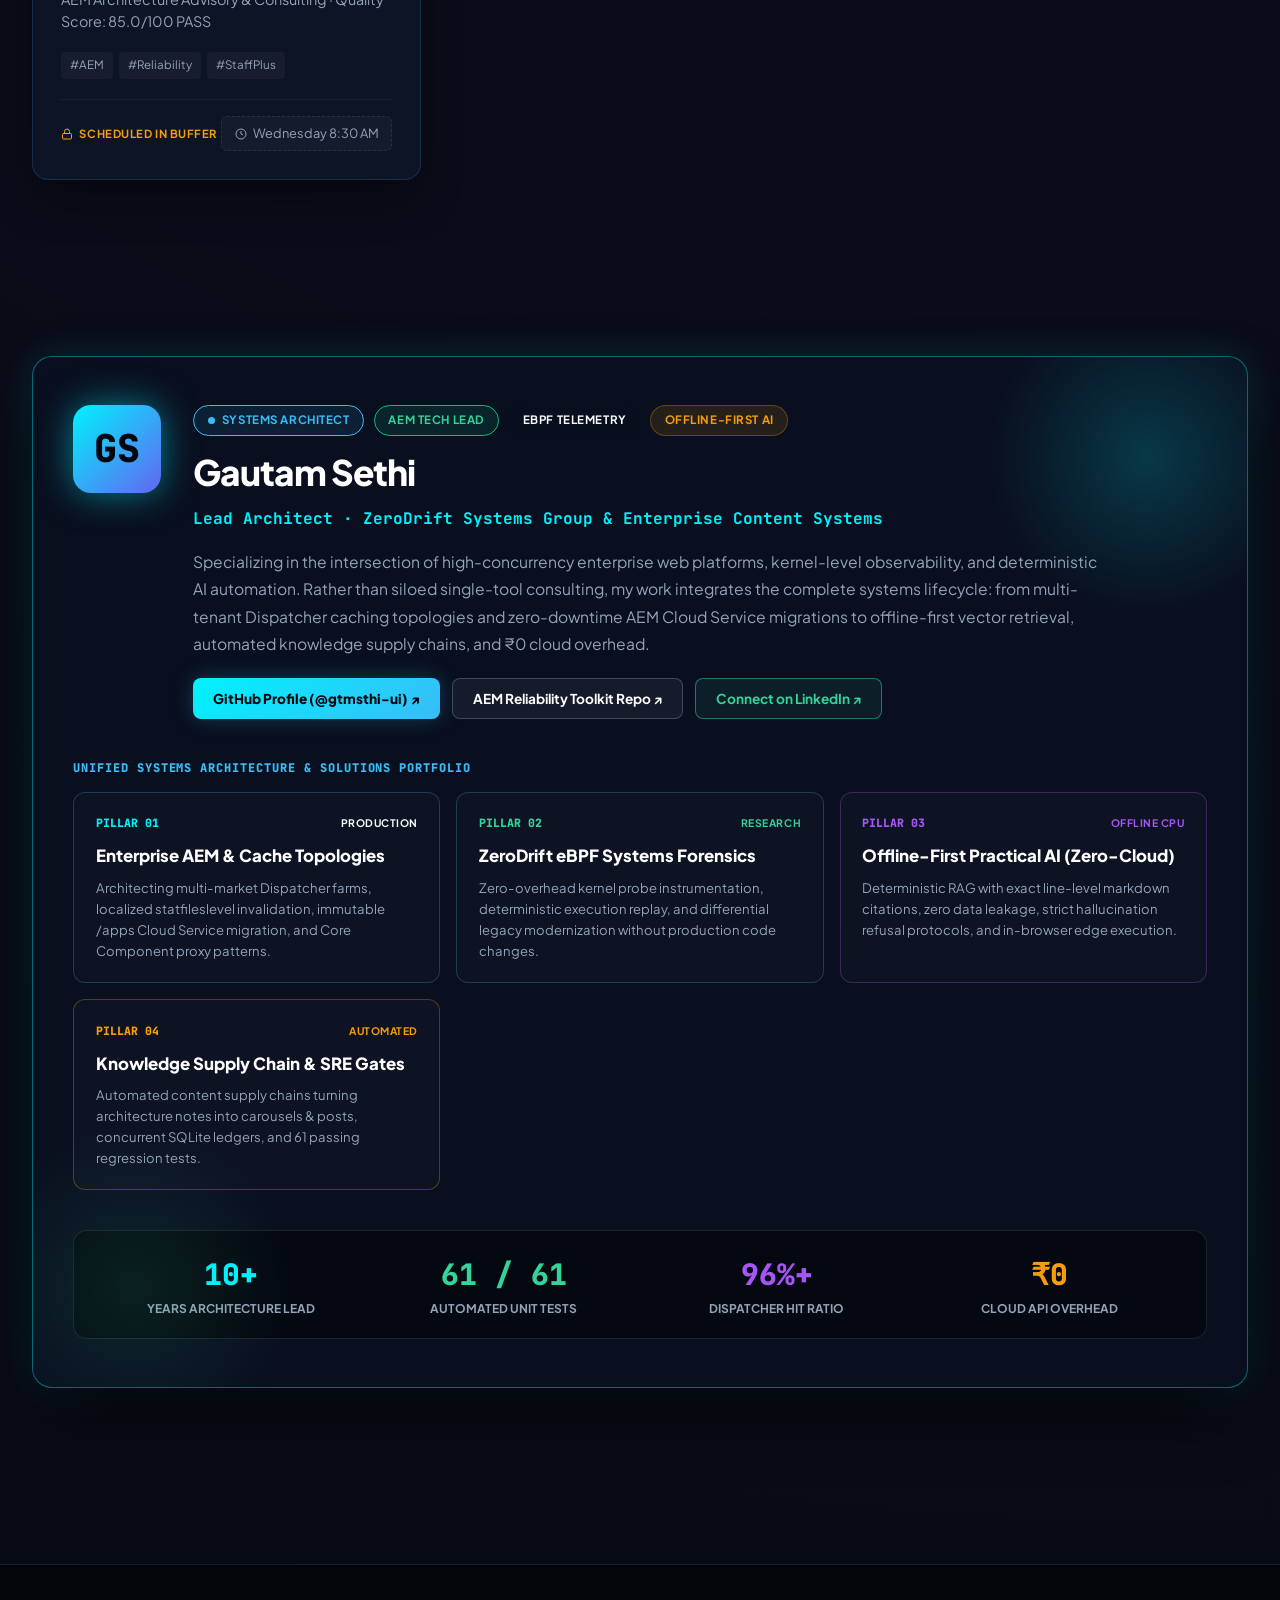
==== commit 43c2c3df: "chore: update LinkedIn post queue, logs, and website hub [skip ci]" ====
--- a/docs/index.html
+++ b/docs/index.html
@@ -4350,6 +4350,12 @@
     <!-- ==========================================================================
          SYNCHRONIZED ARCHITECTURAL WHITEPAPERS & TECHNICAL DISPATCHES
          ========================================================================== -->
+    <!-- ==========================================================================
+         SYNCHRONIZED ARCHITECTURAL WHITEPAPERS & TECHNICAL DISPATCHES
+         ========================================================================== -->
+    <!-- ==========================================================================
+         SYNCHRONIZED ARCHITECTURAL WHITEPAPERS & TECHNICAL DISPATCHES
+         ========================================================================== -->
     <section class="container lazy-reveal" id="whitepapers">
       <div class="section-title">
         <h3>Architectural Whitepapers & Technical Dispatches</h3>
@@ -5255,6 +5261,8 @@
     </div>
   </div>
 
+  
+  
   
   
   
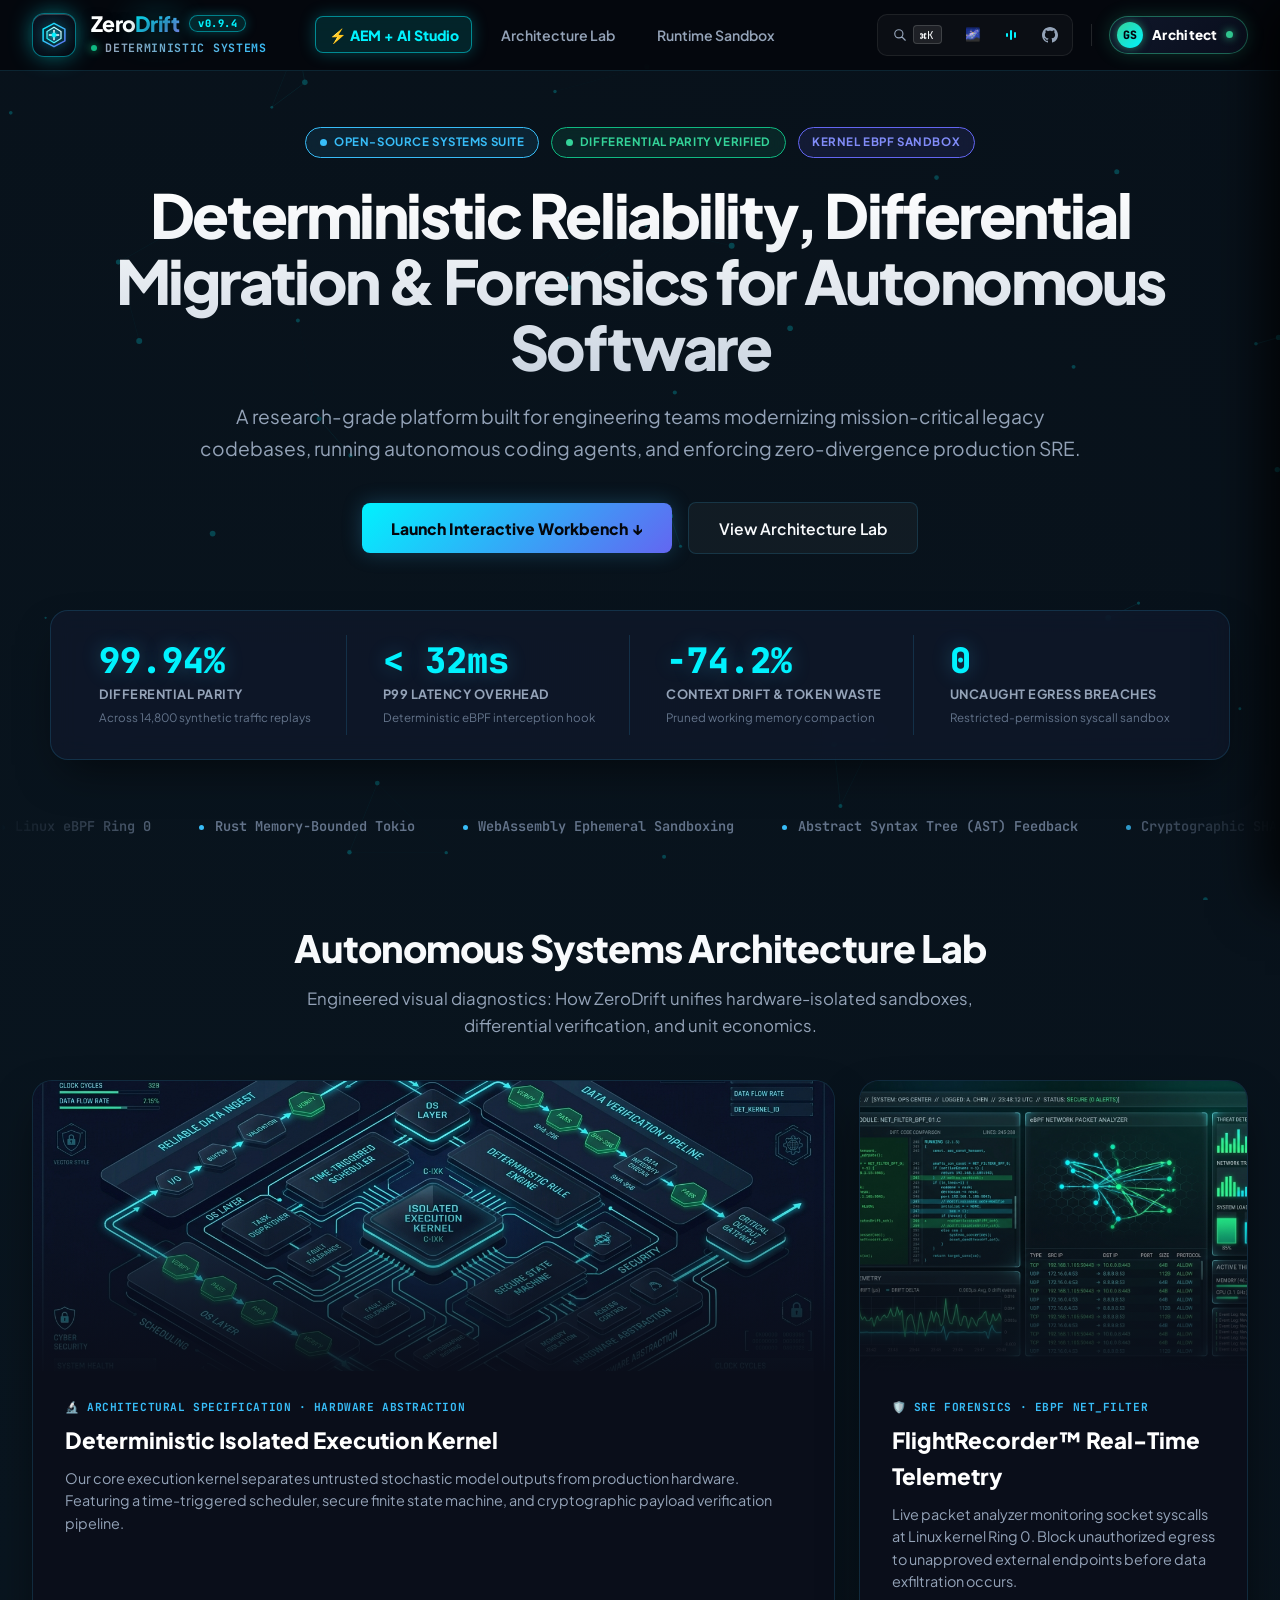
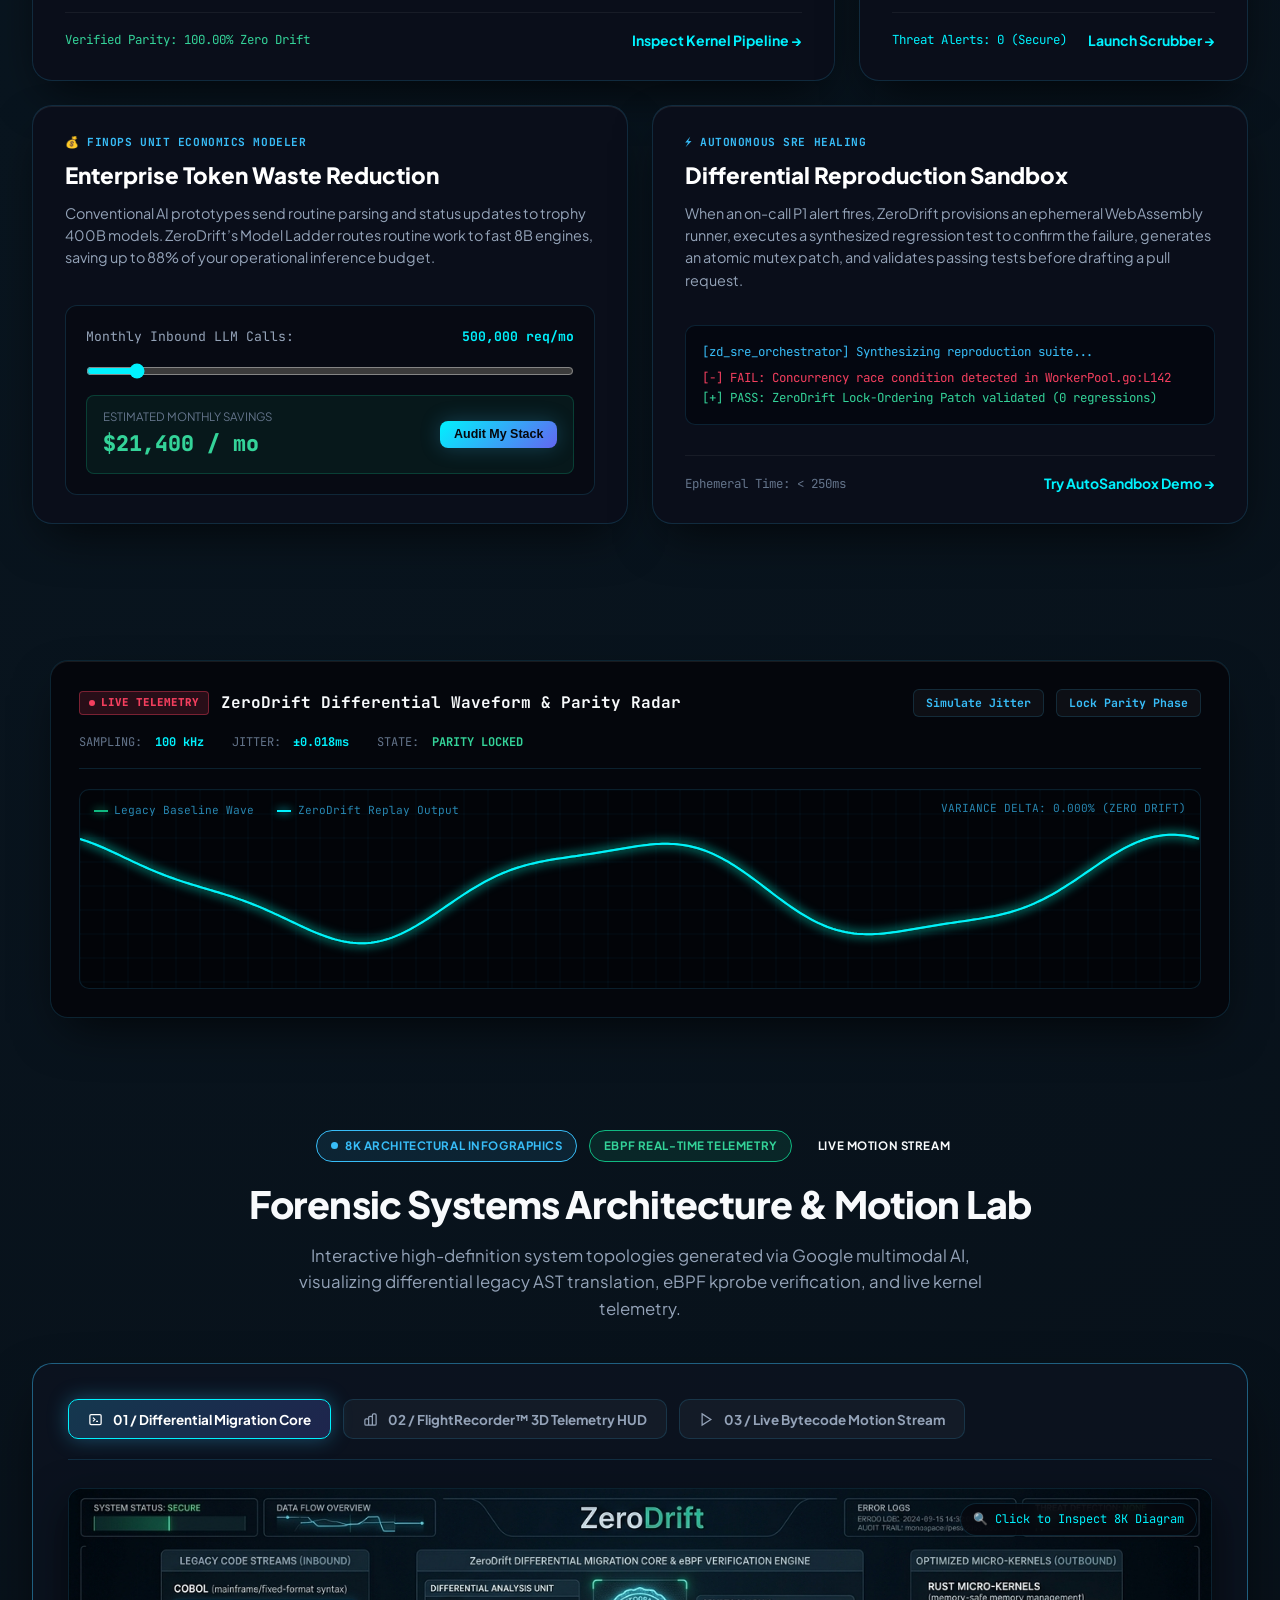
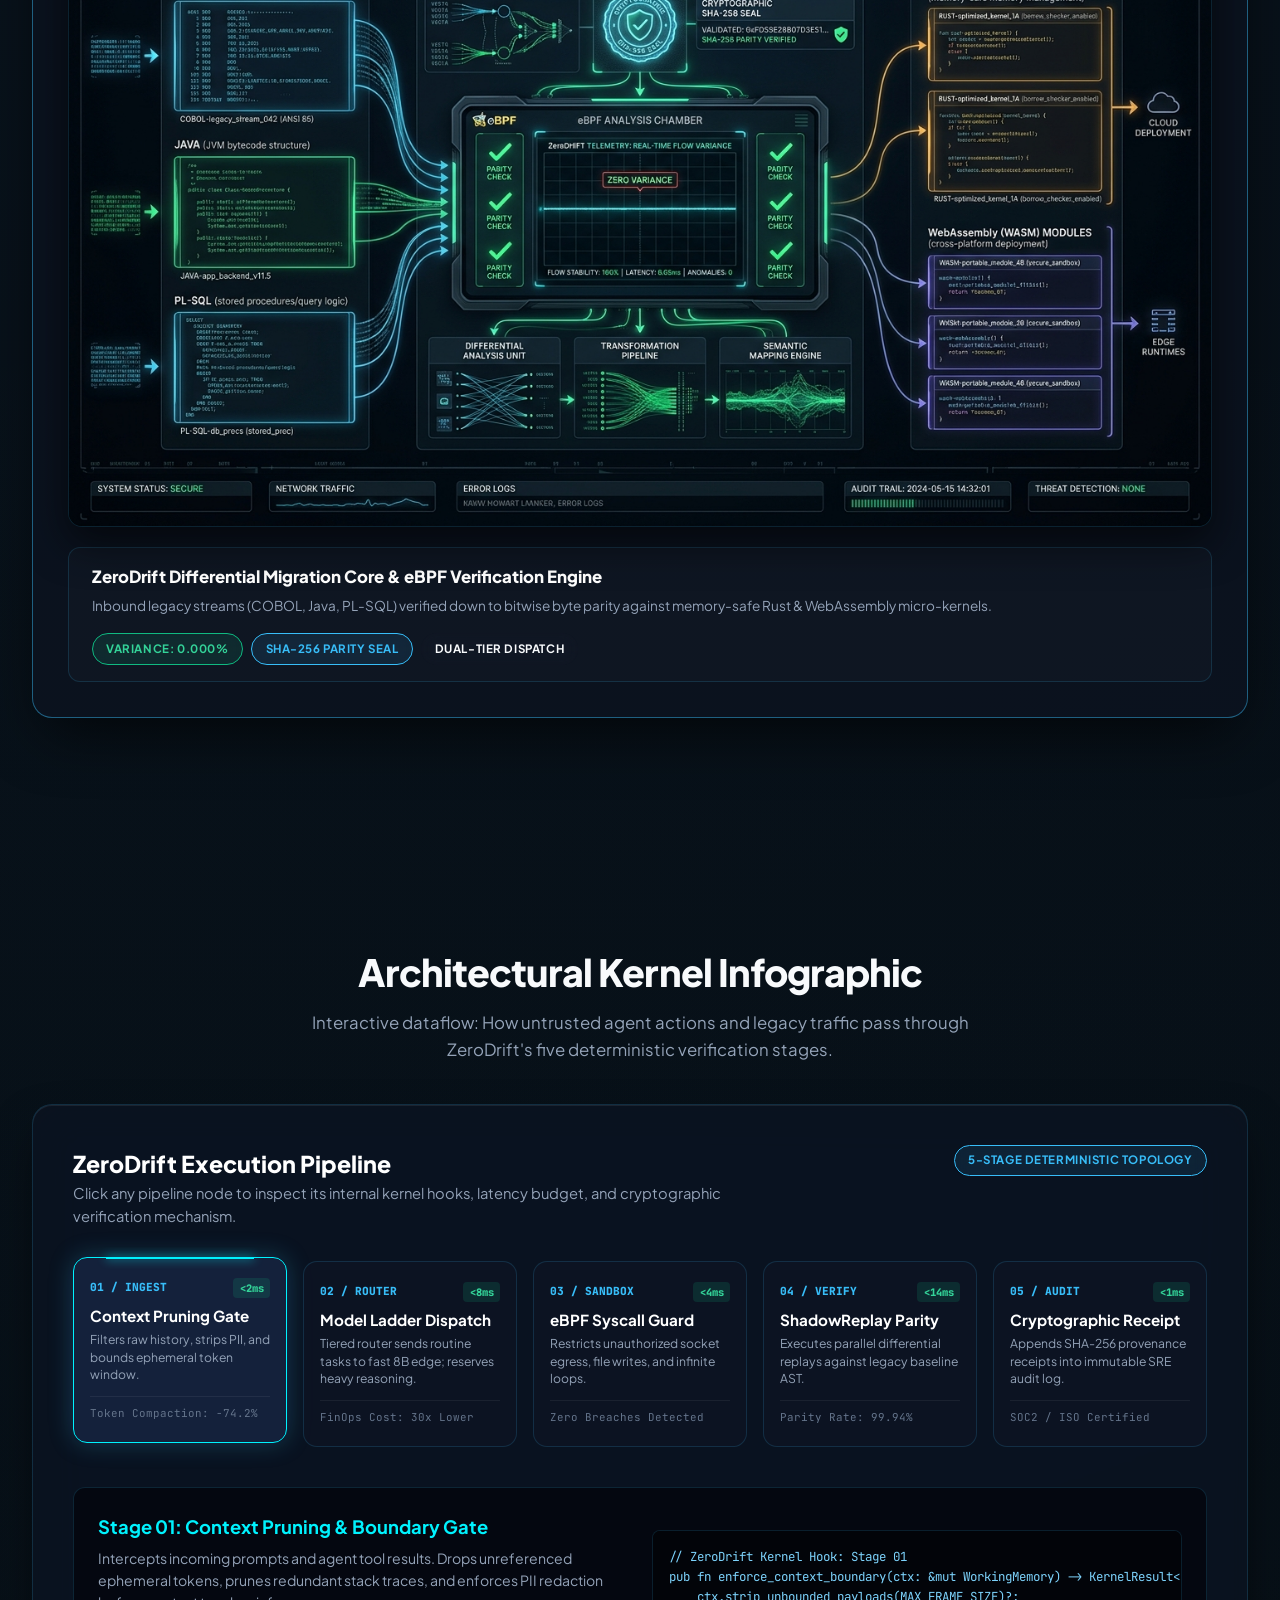
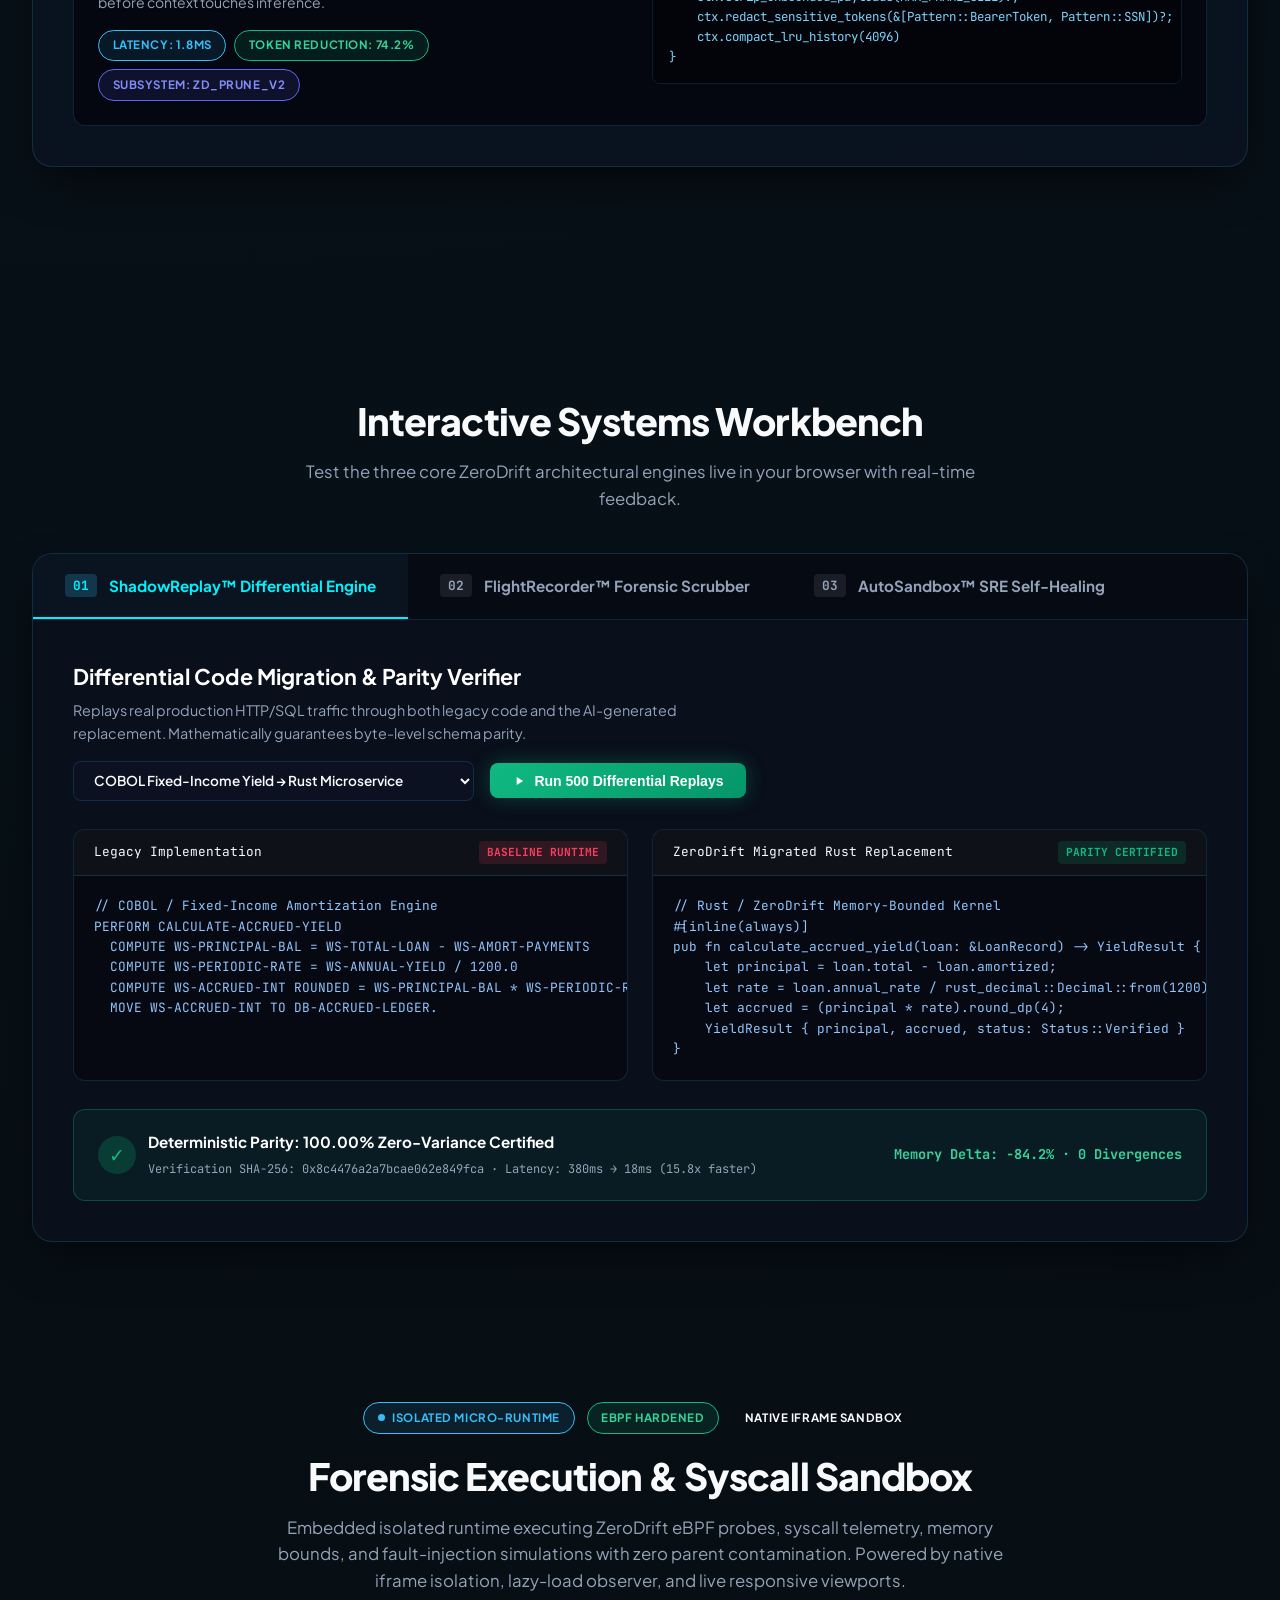
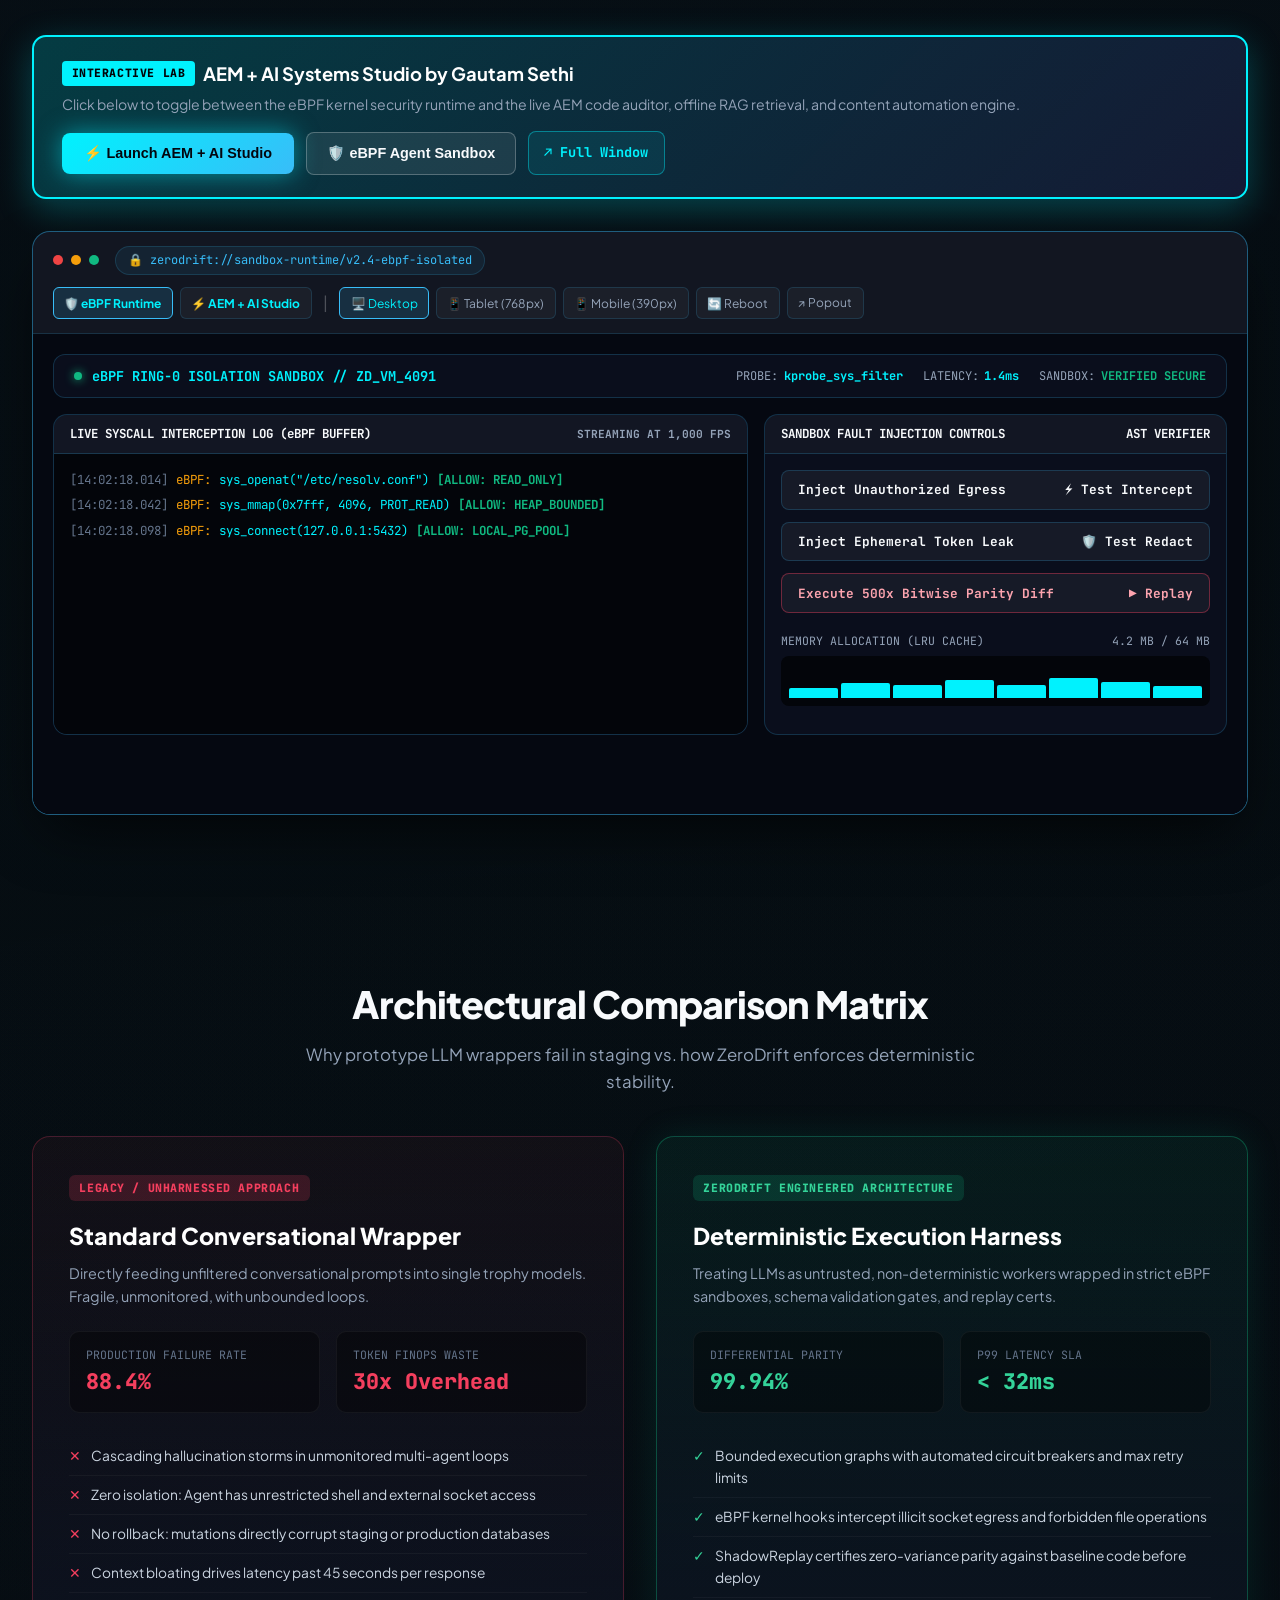
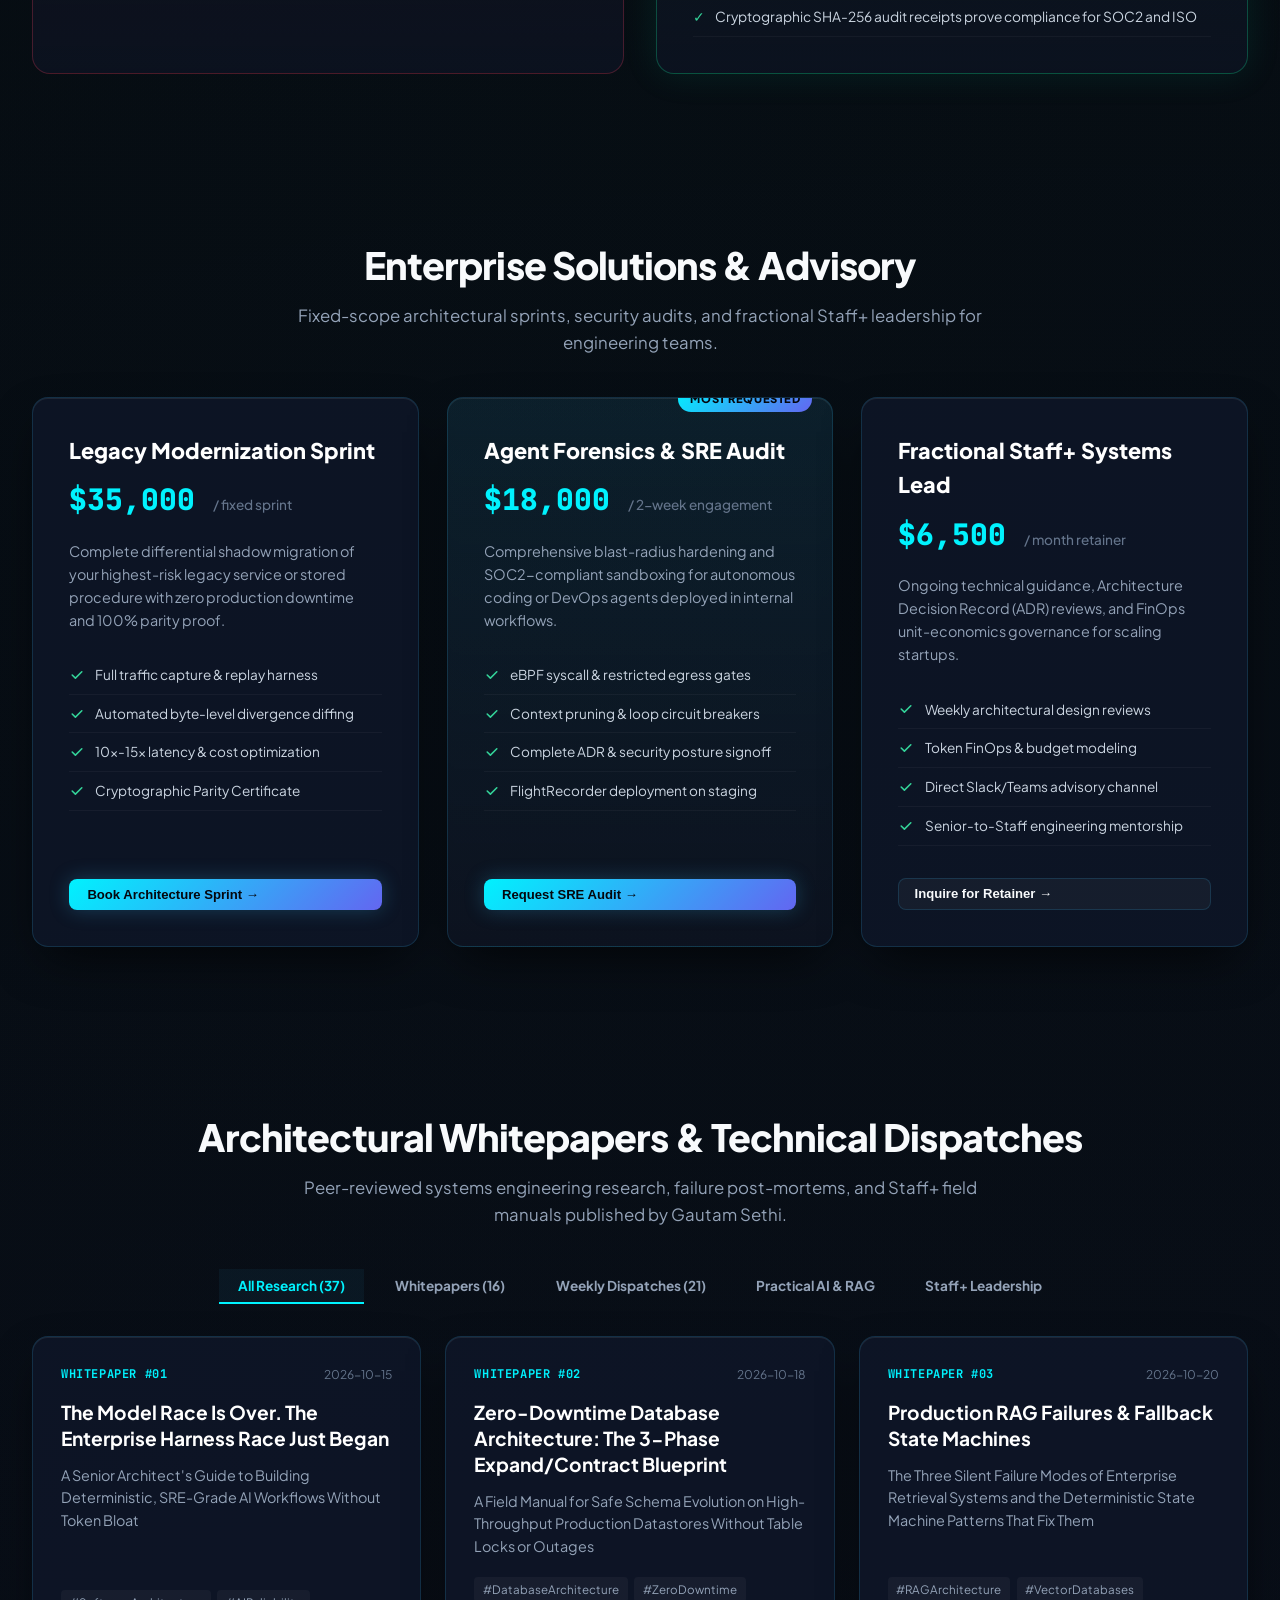
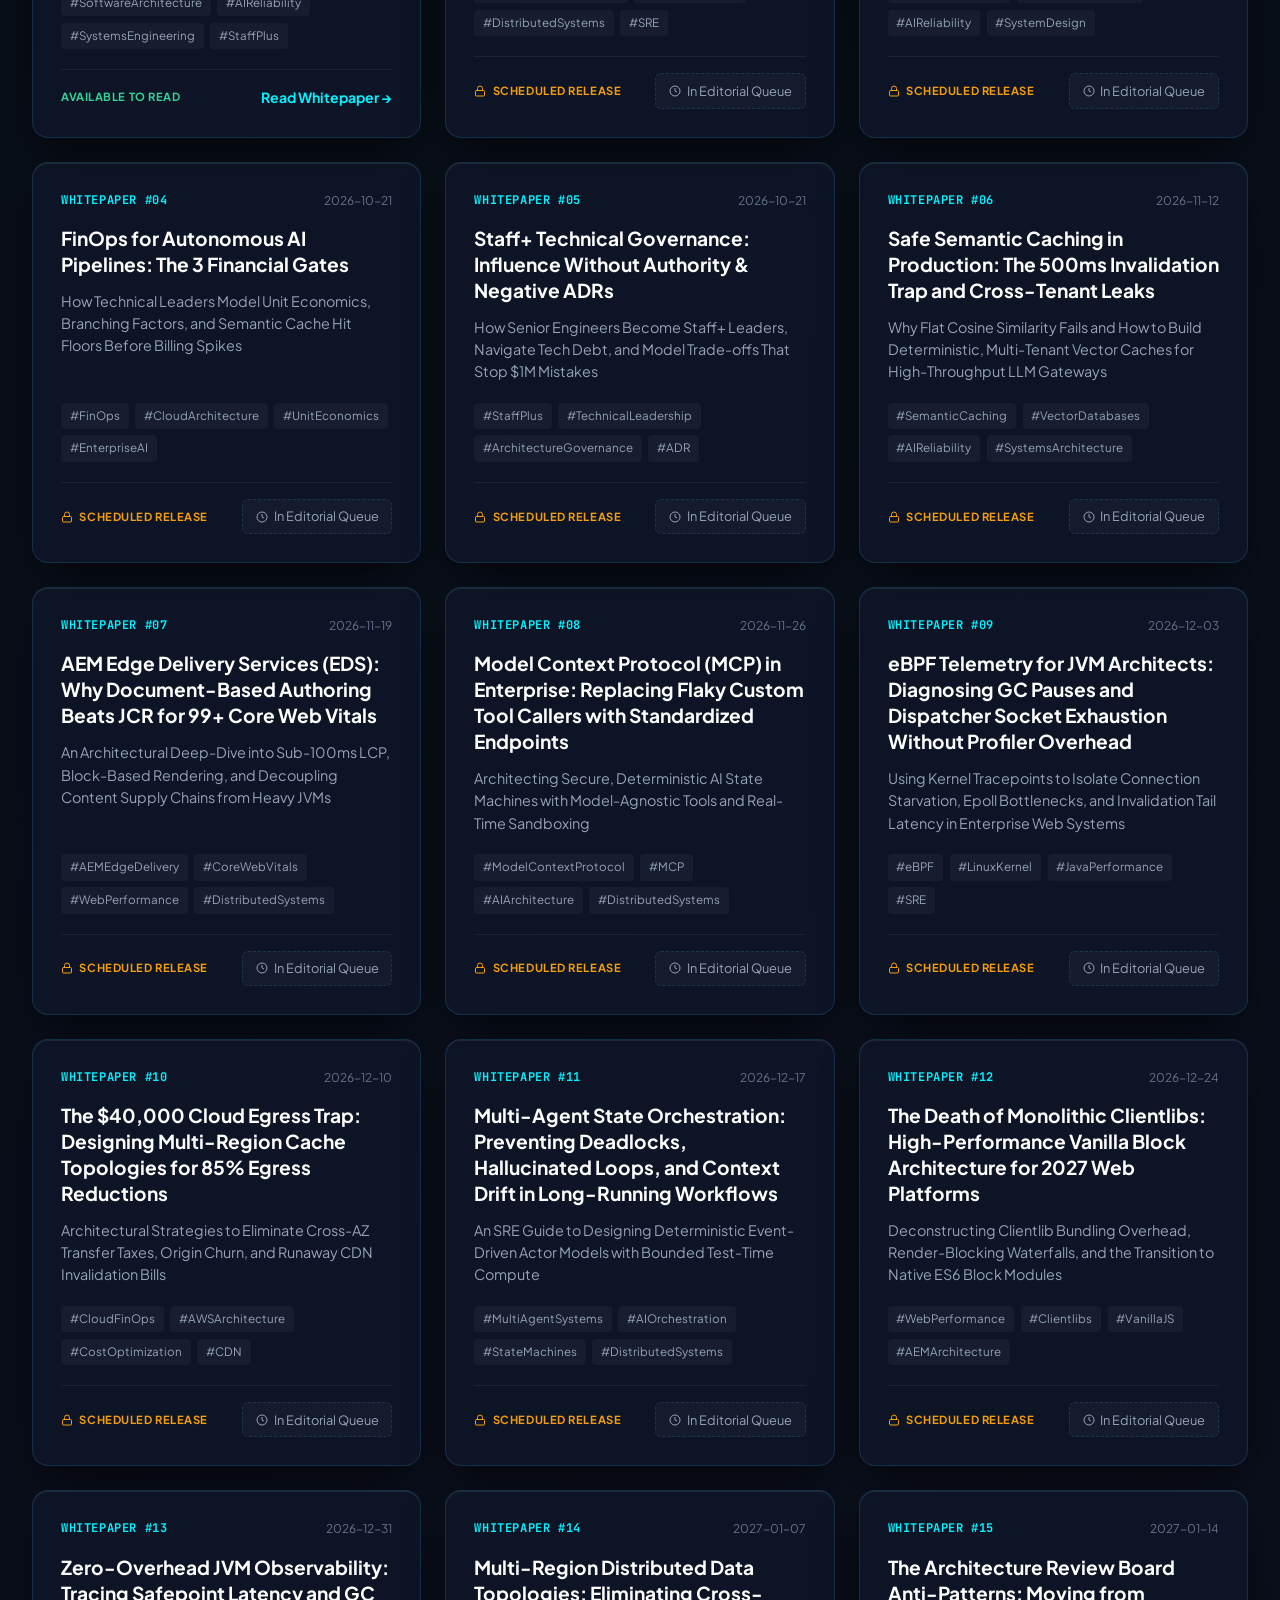
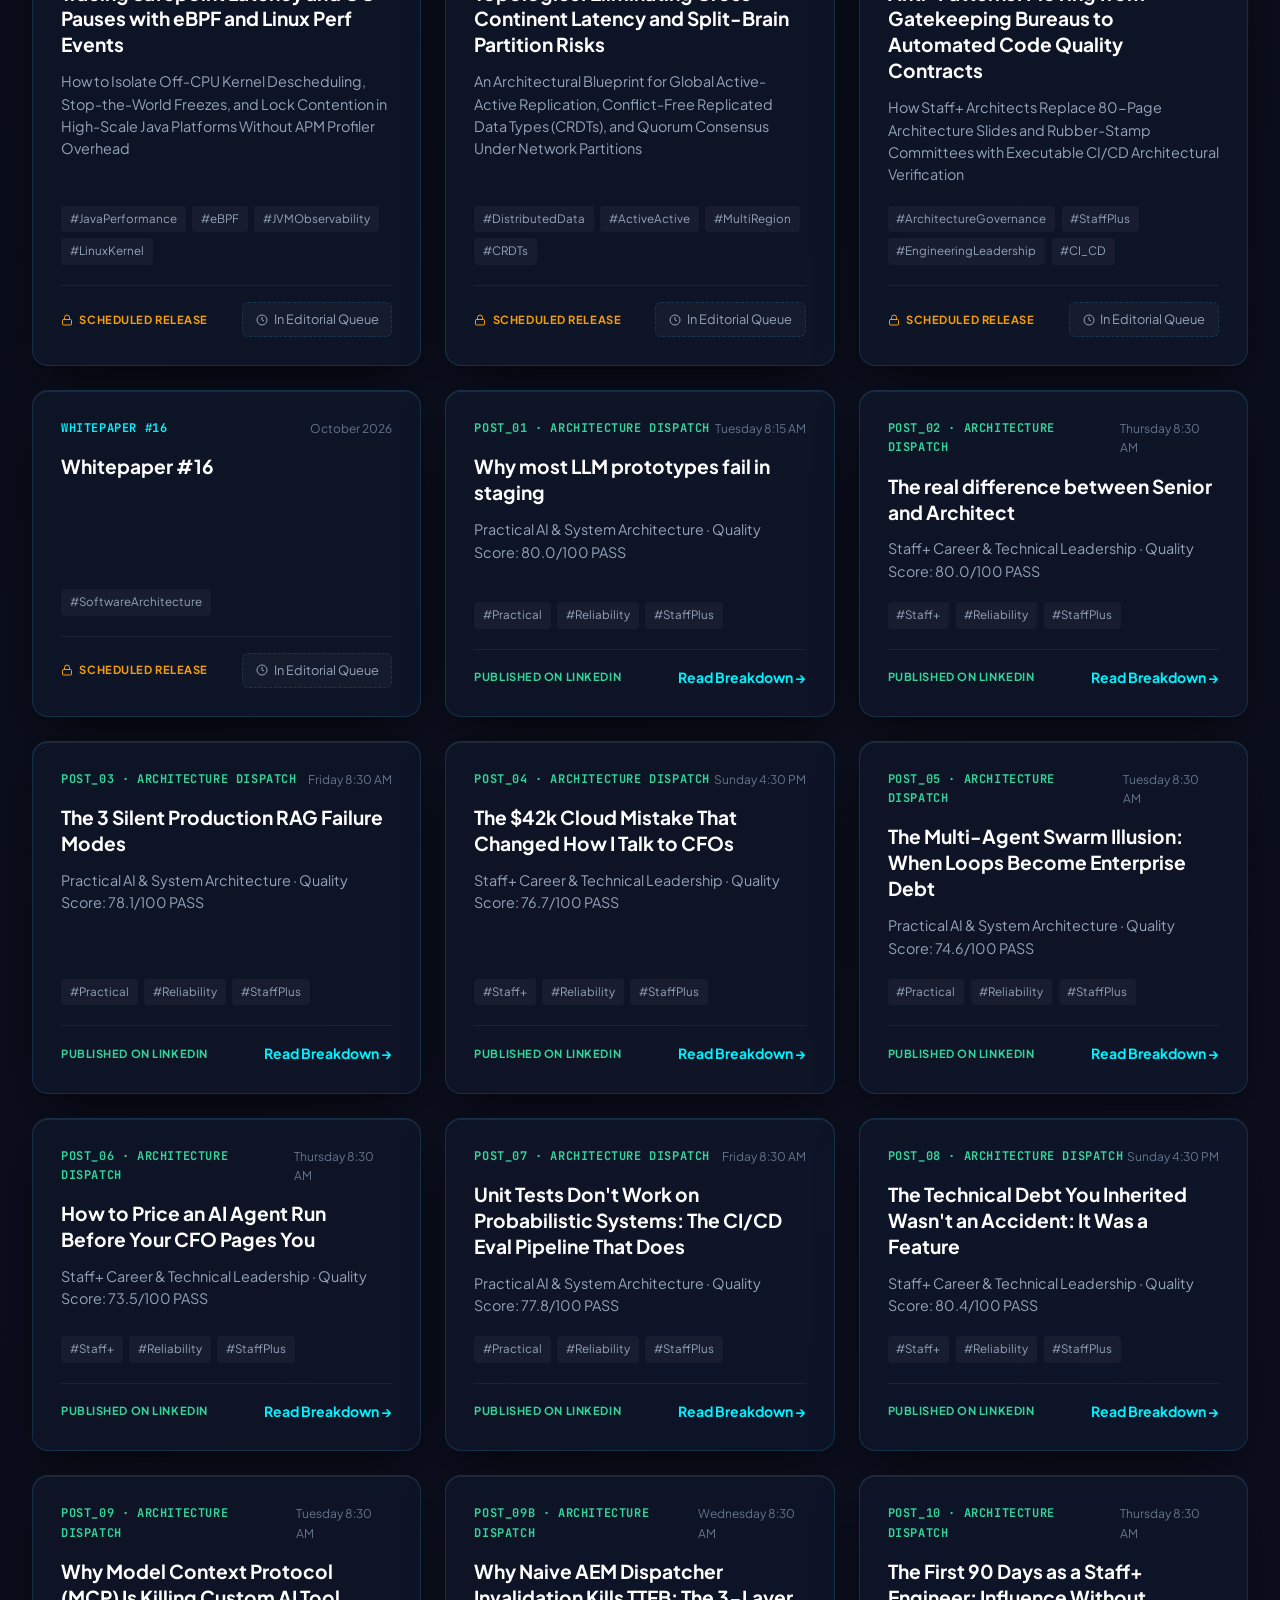
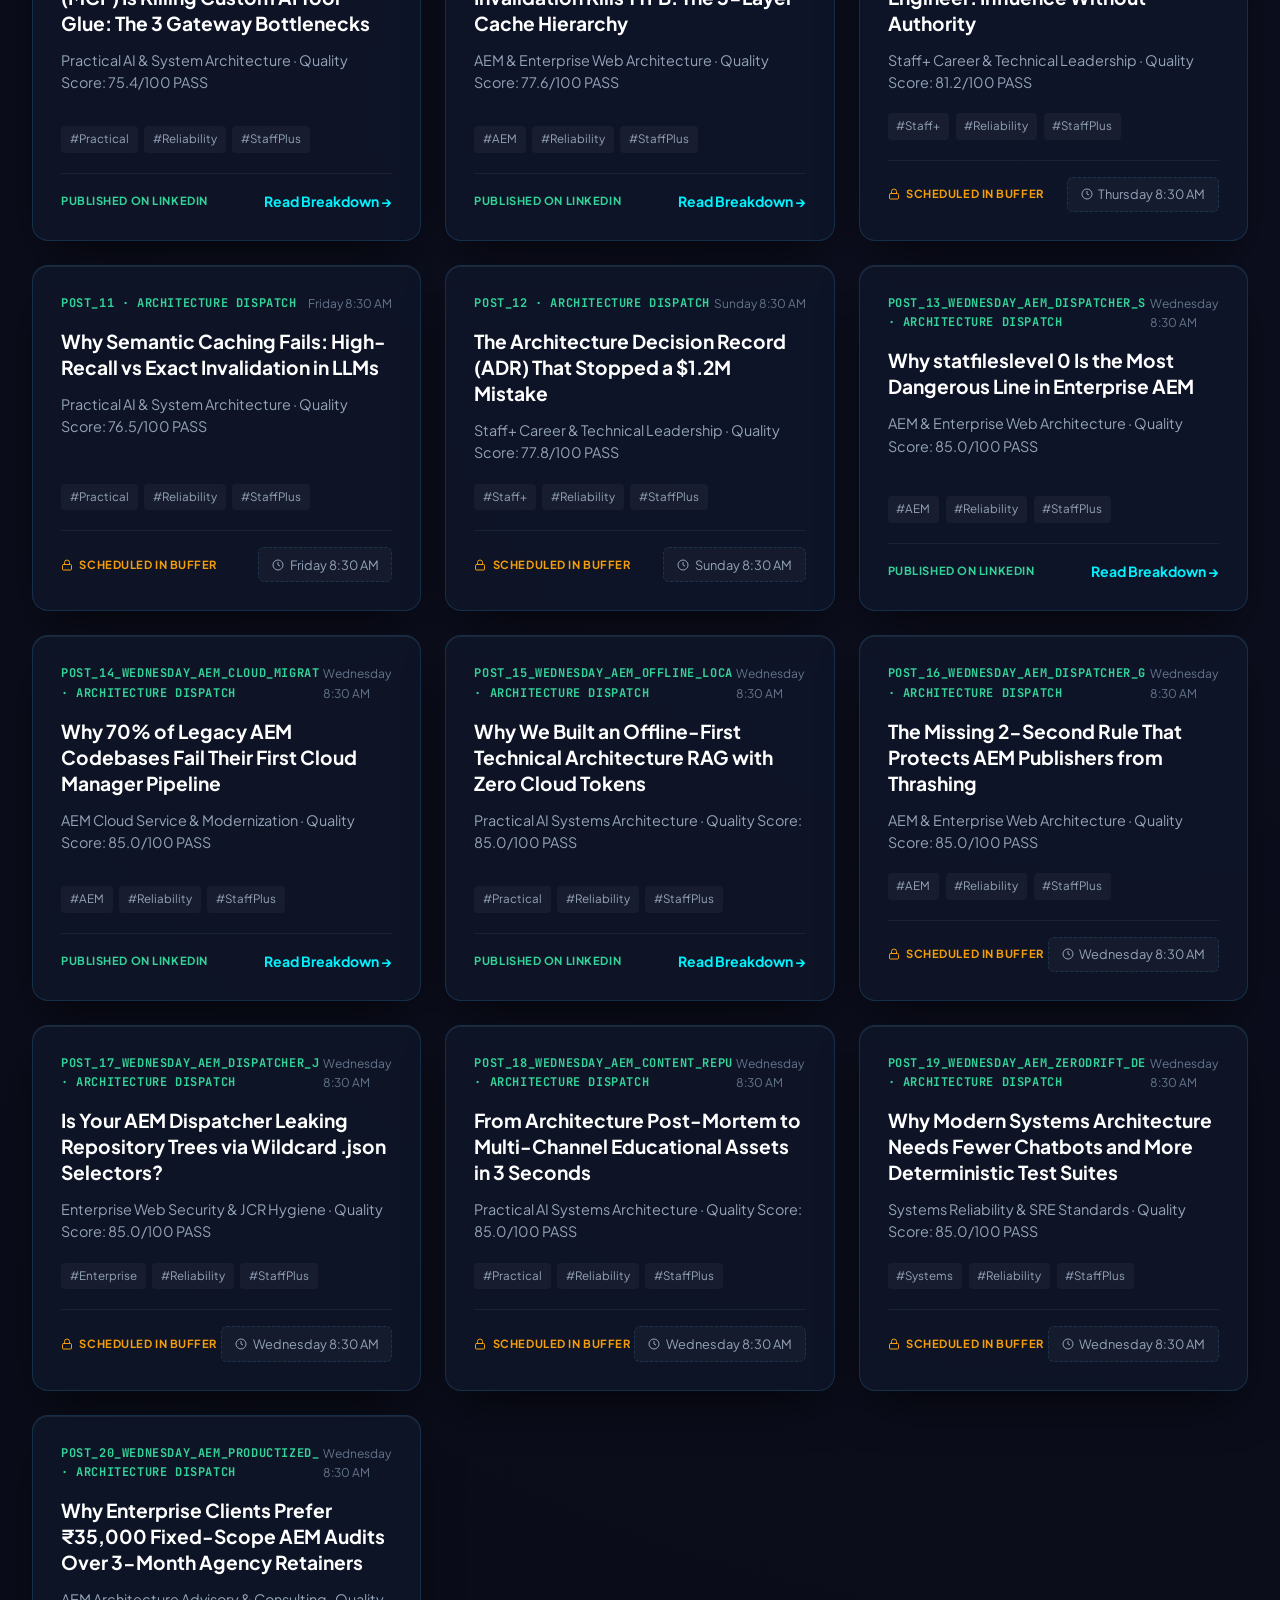
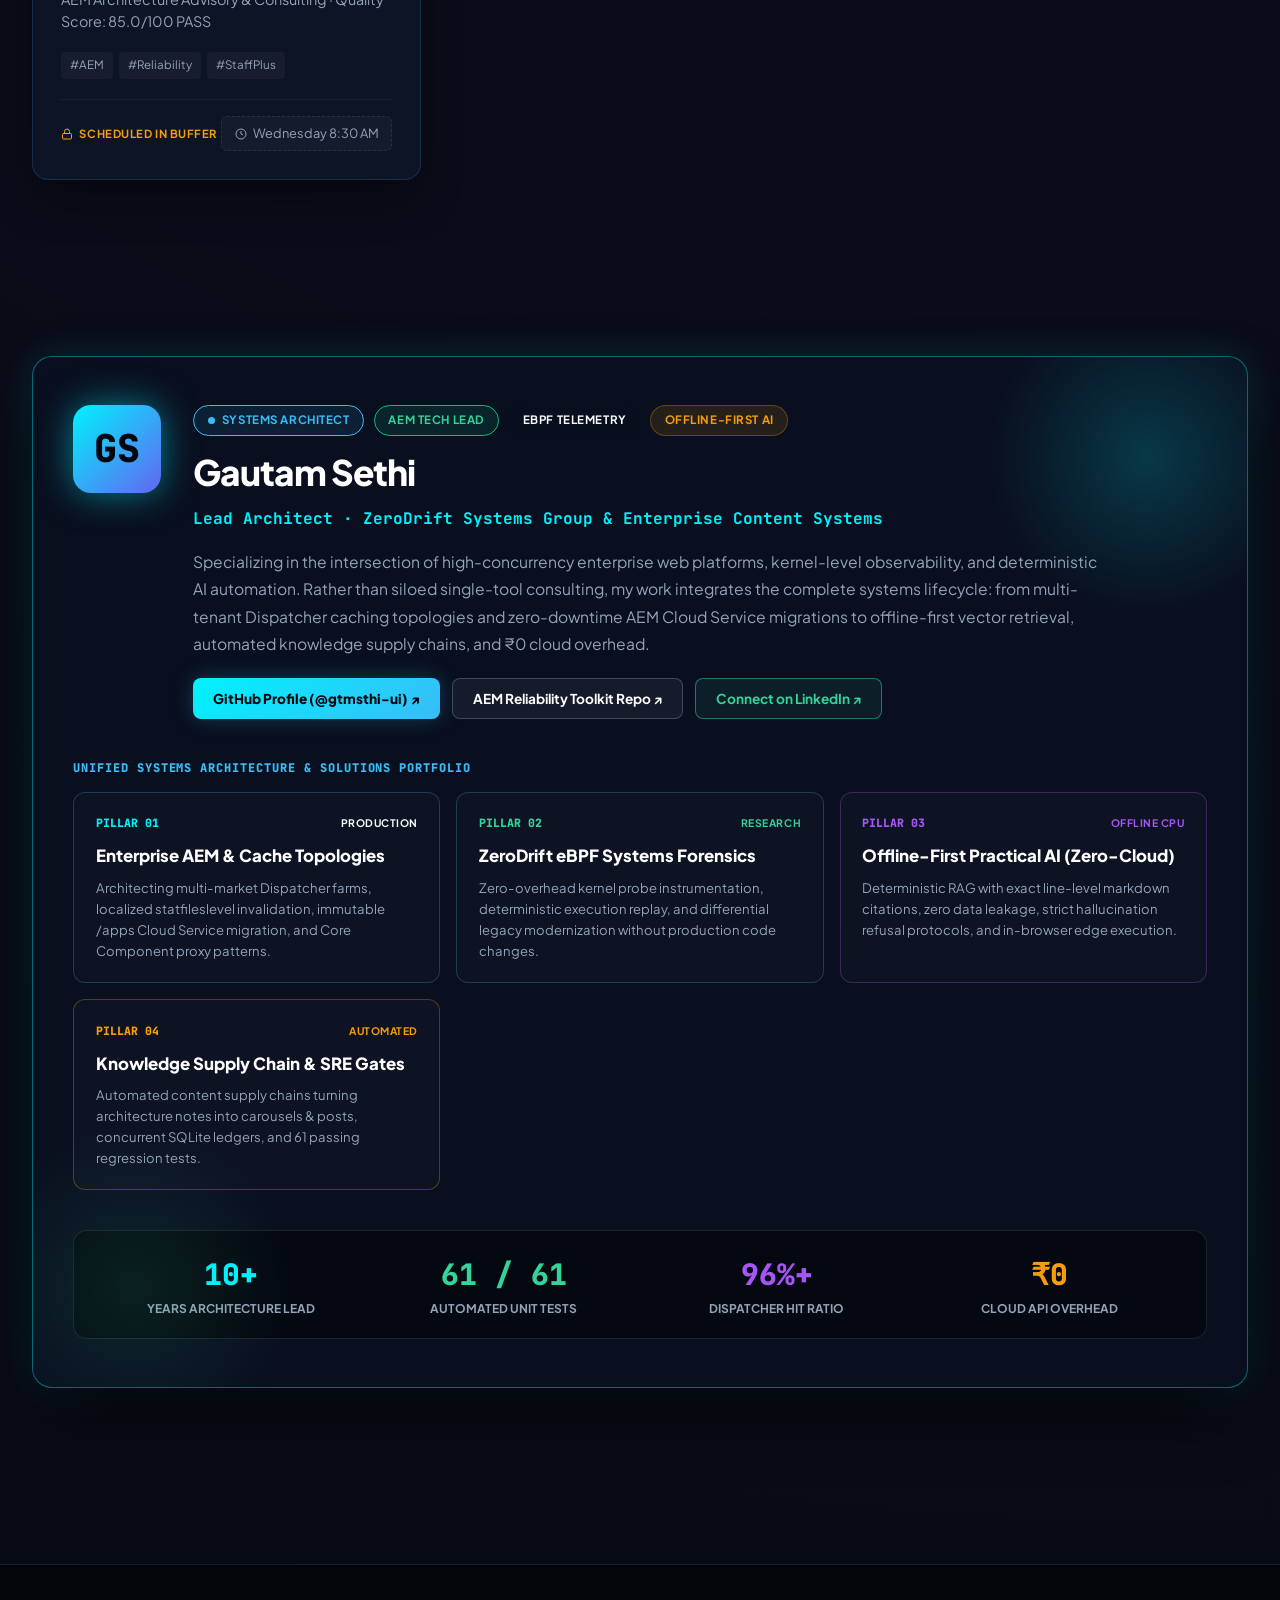
==== commit 287a61cd: "chore: update LinkedIn post queue, logs, and website hub [skip ci]" ====
--- a/docs/index.html
+++ b/docs/index.html
@@ -4356,6 +4356,12 @@
     <!-- ==========================================================================
          SYNCHRONIZED ARCHITECTURAL WHITEPAPERS & TECHNICAL DISPATCHES
          ========================================================================== -->
+    <!-- ==========================================================================
+         SYNCHRONIZED ARCHITECTURAL WHITEPAPERS & TECHNICAL DISPATCHES
+         ========================================================================== -->
+    <!-- ==========================================================================
+         SYNCHRONIZED ARCHITECTURAL WHITEPAPERS & TECHNICAL DISPATCHES
+         ========================================================================== -->
     <section class="container lazy-reveal" id="whitepapers">
       <div class="section-title">
         <h3>Architectural Whitepapers & Technical Dispatches</h3>
@@ -5261,6 +5267,8 @@
     </div>
   </div>
 
+  
+  
   
   
   
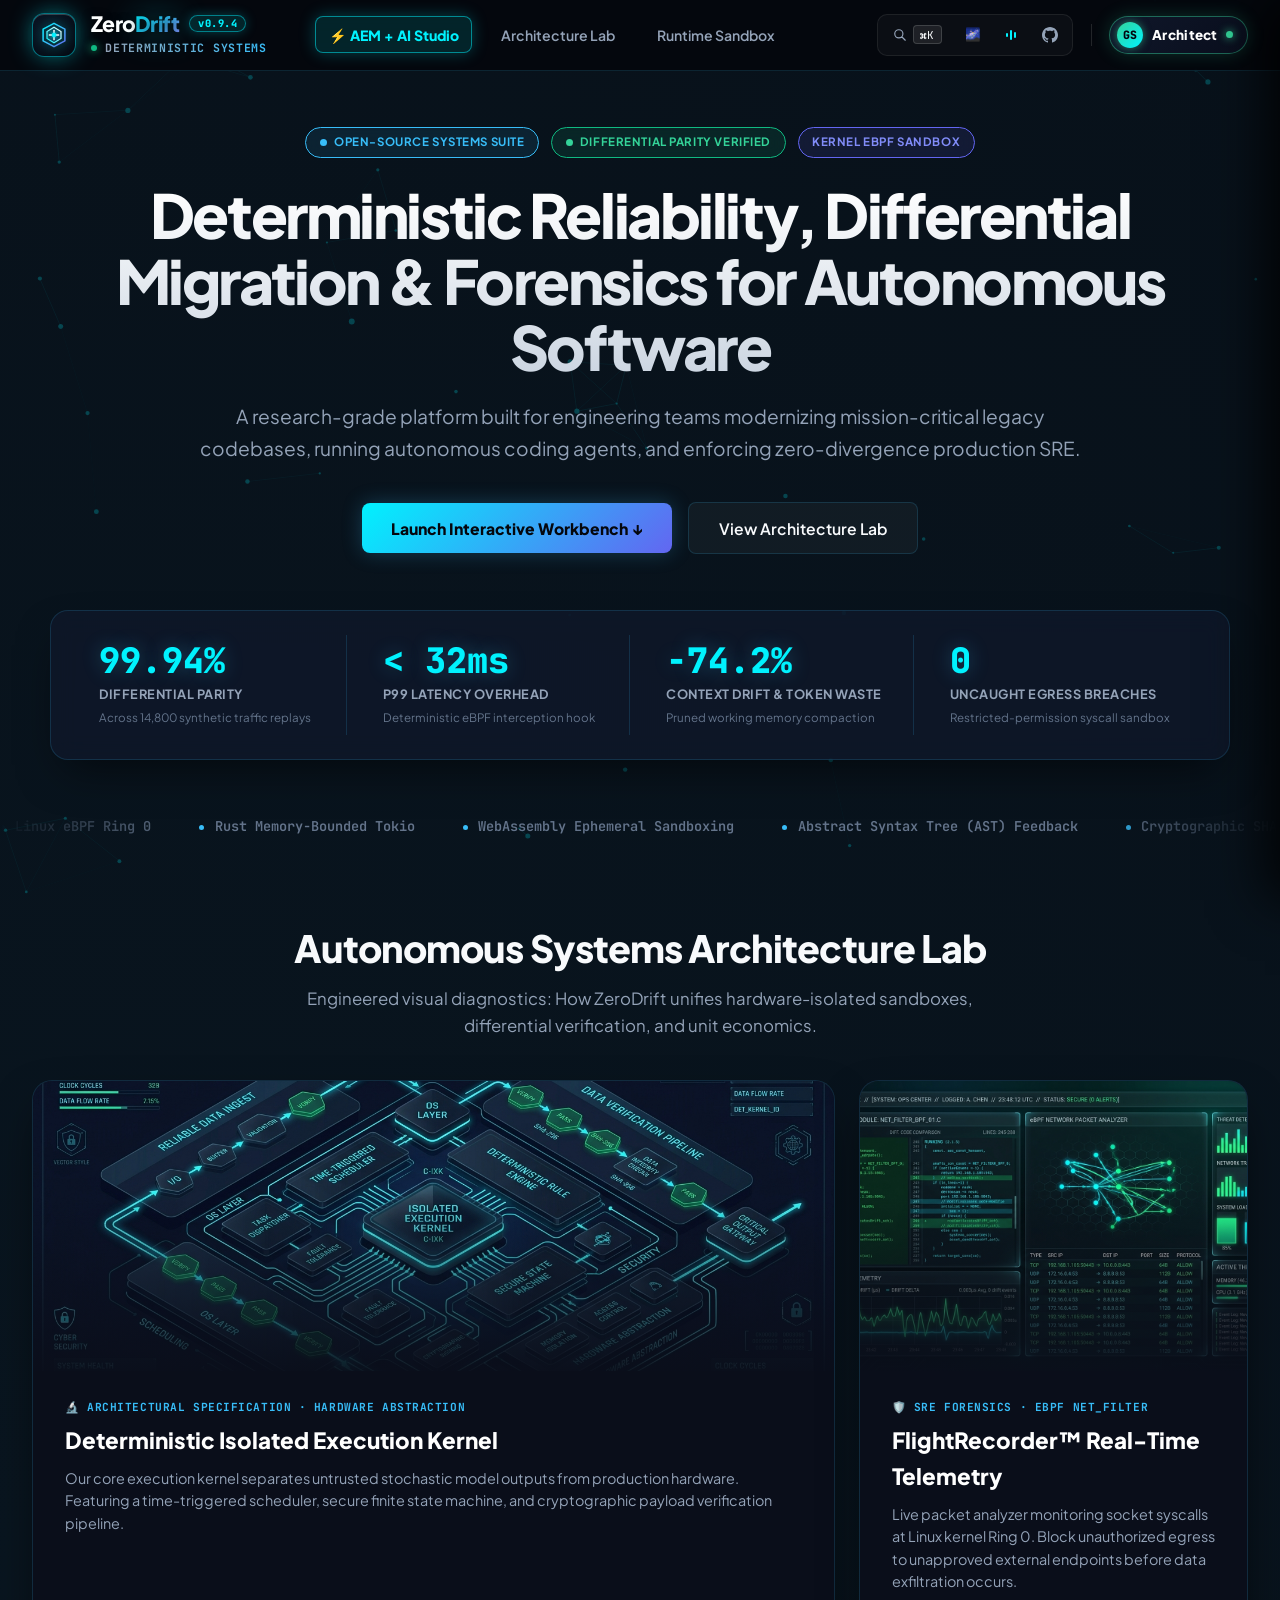
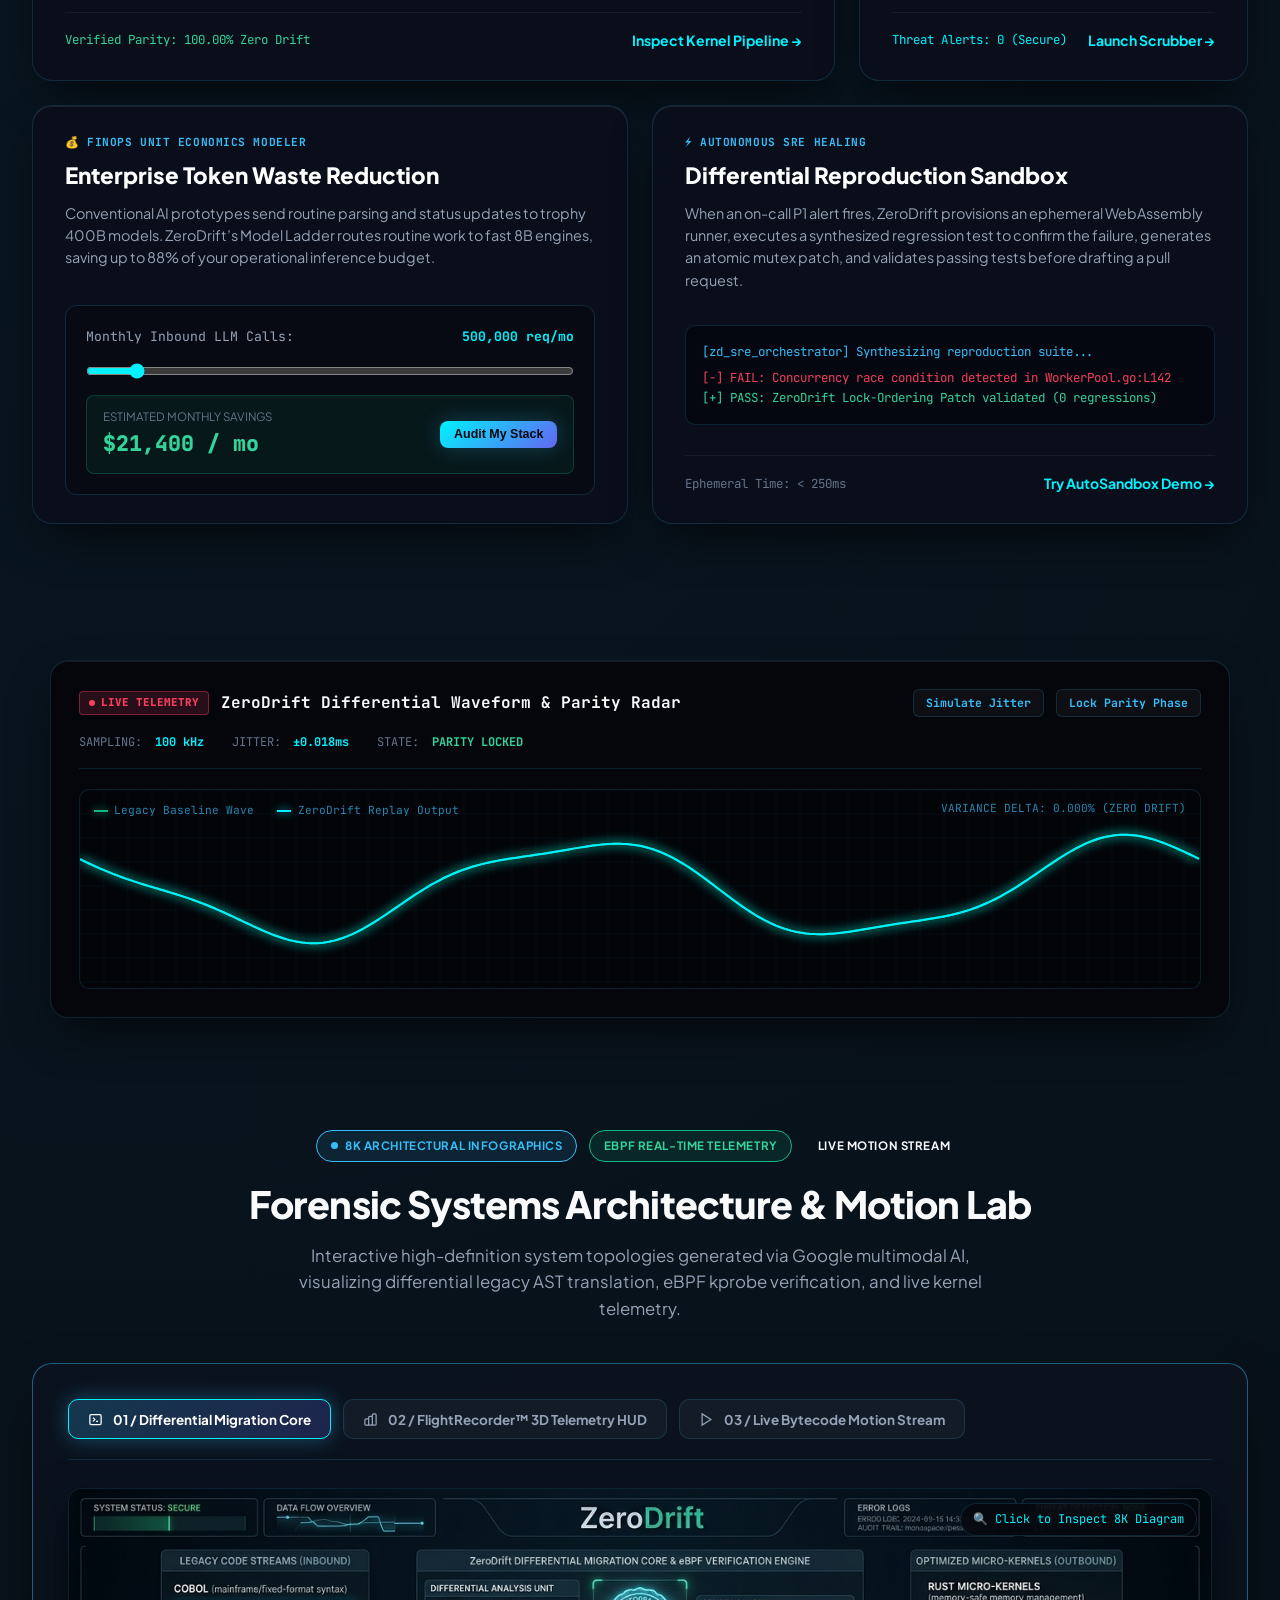
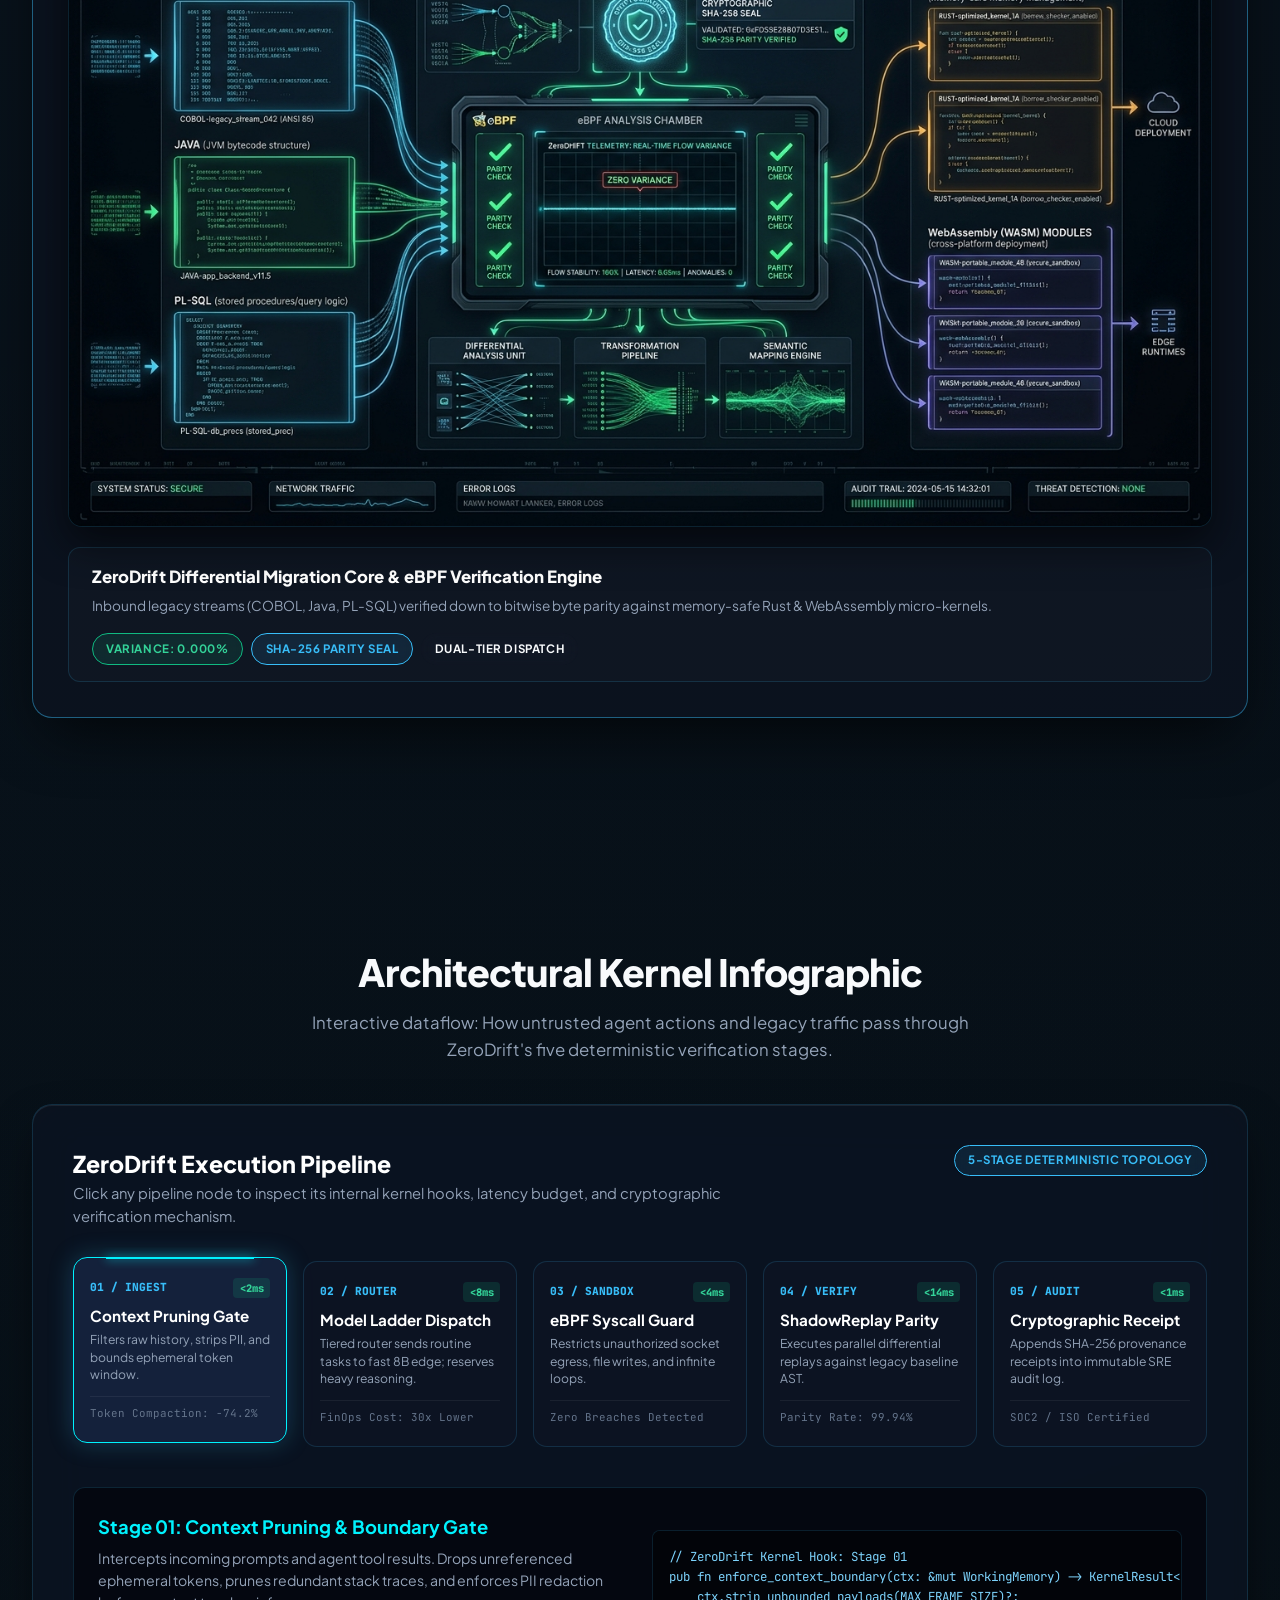
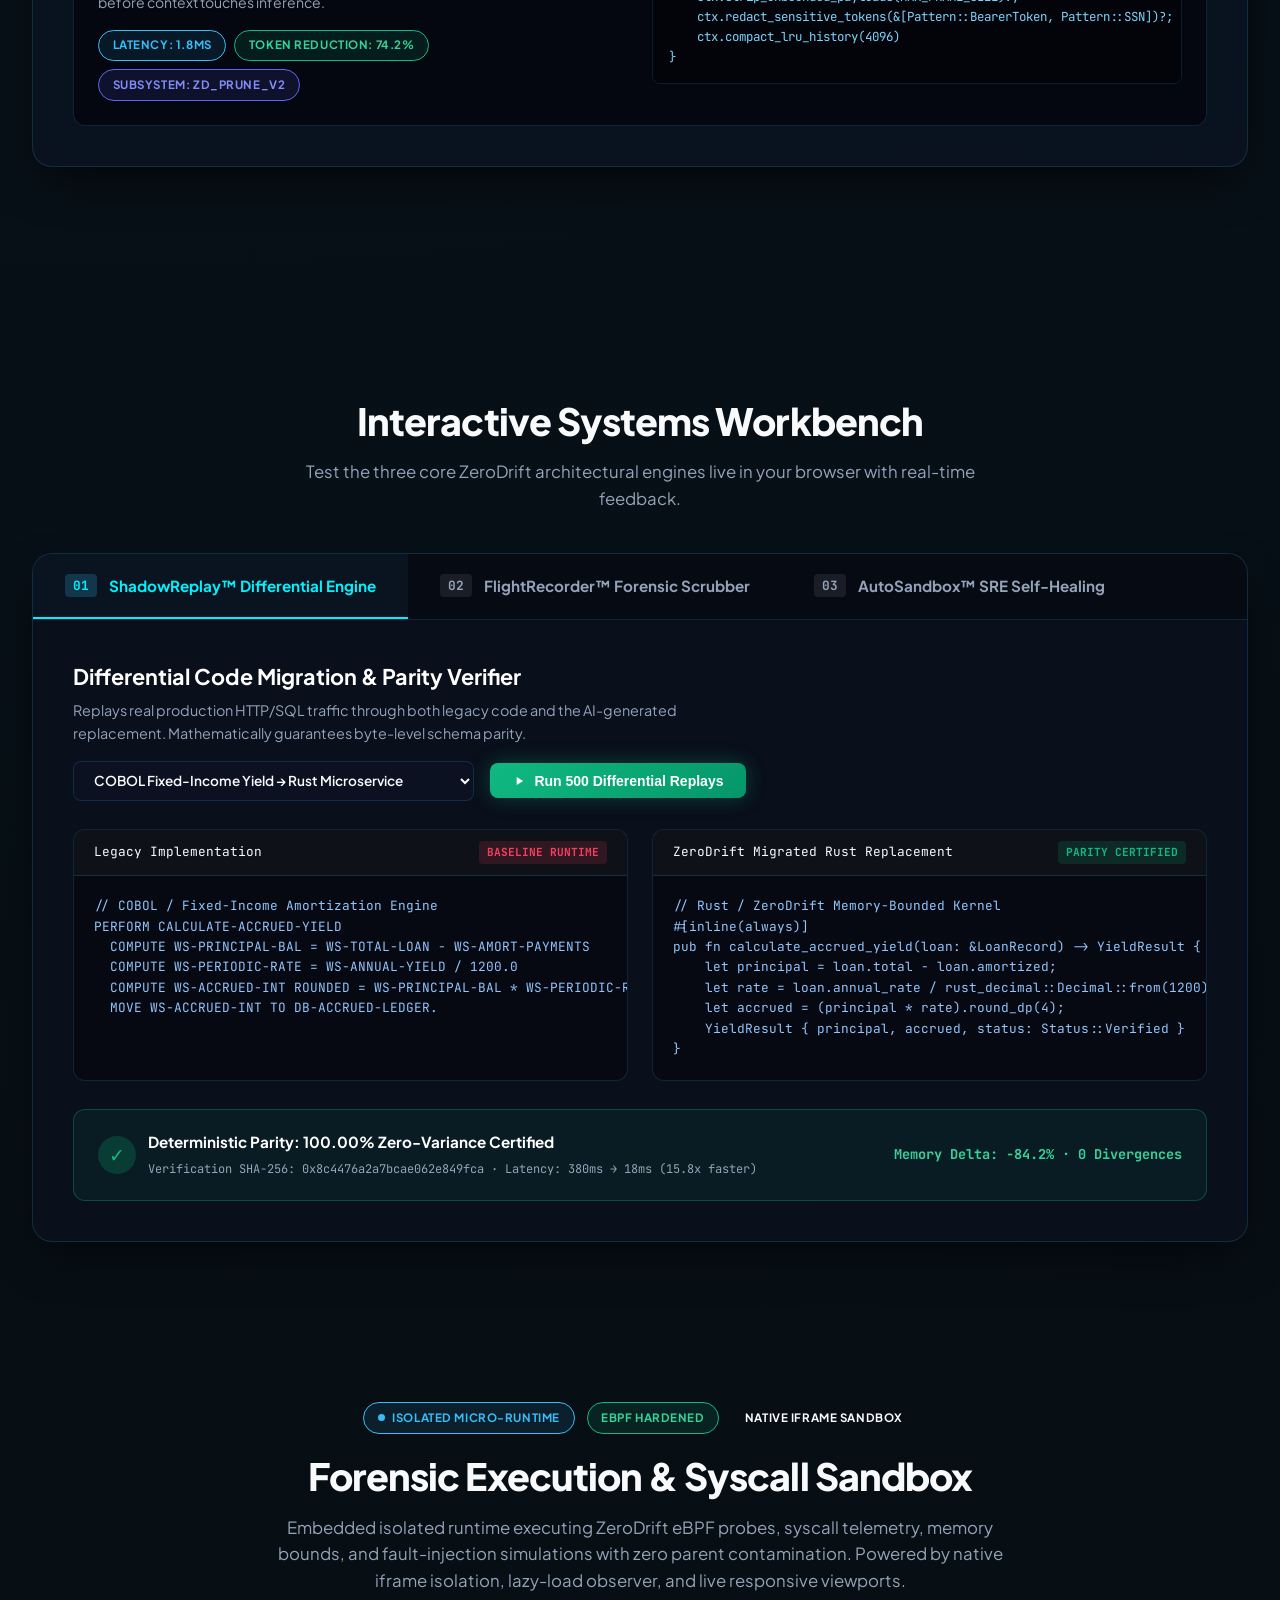
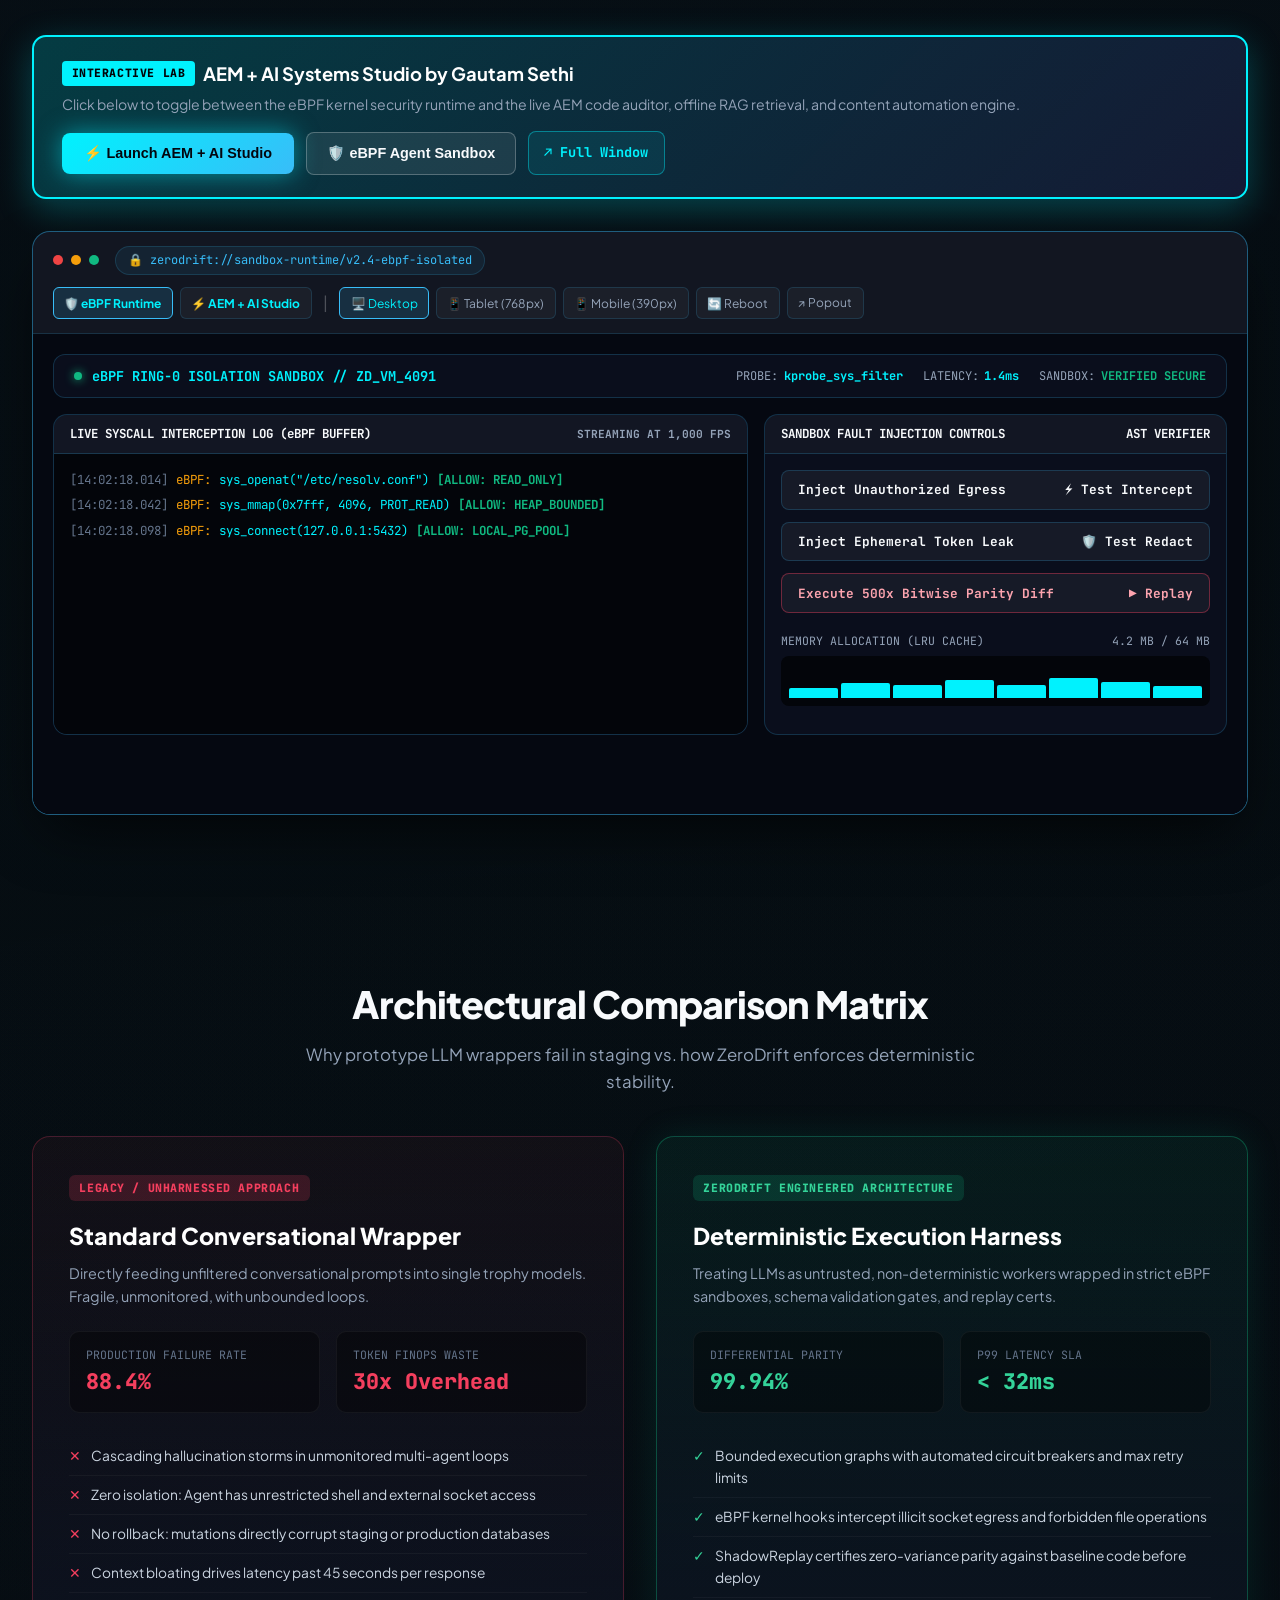
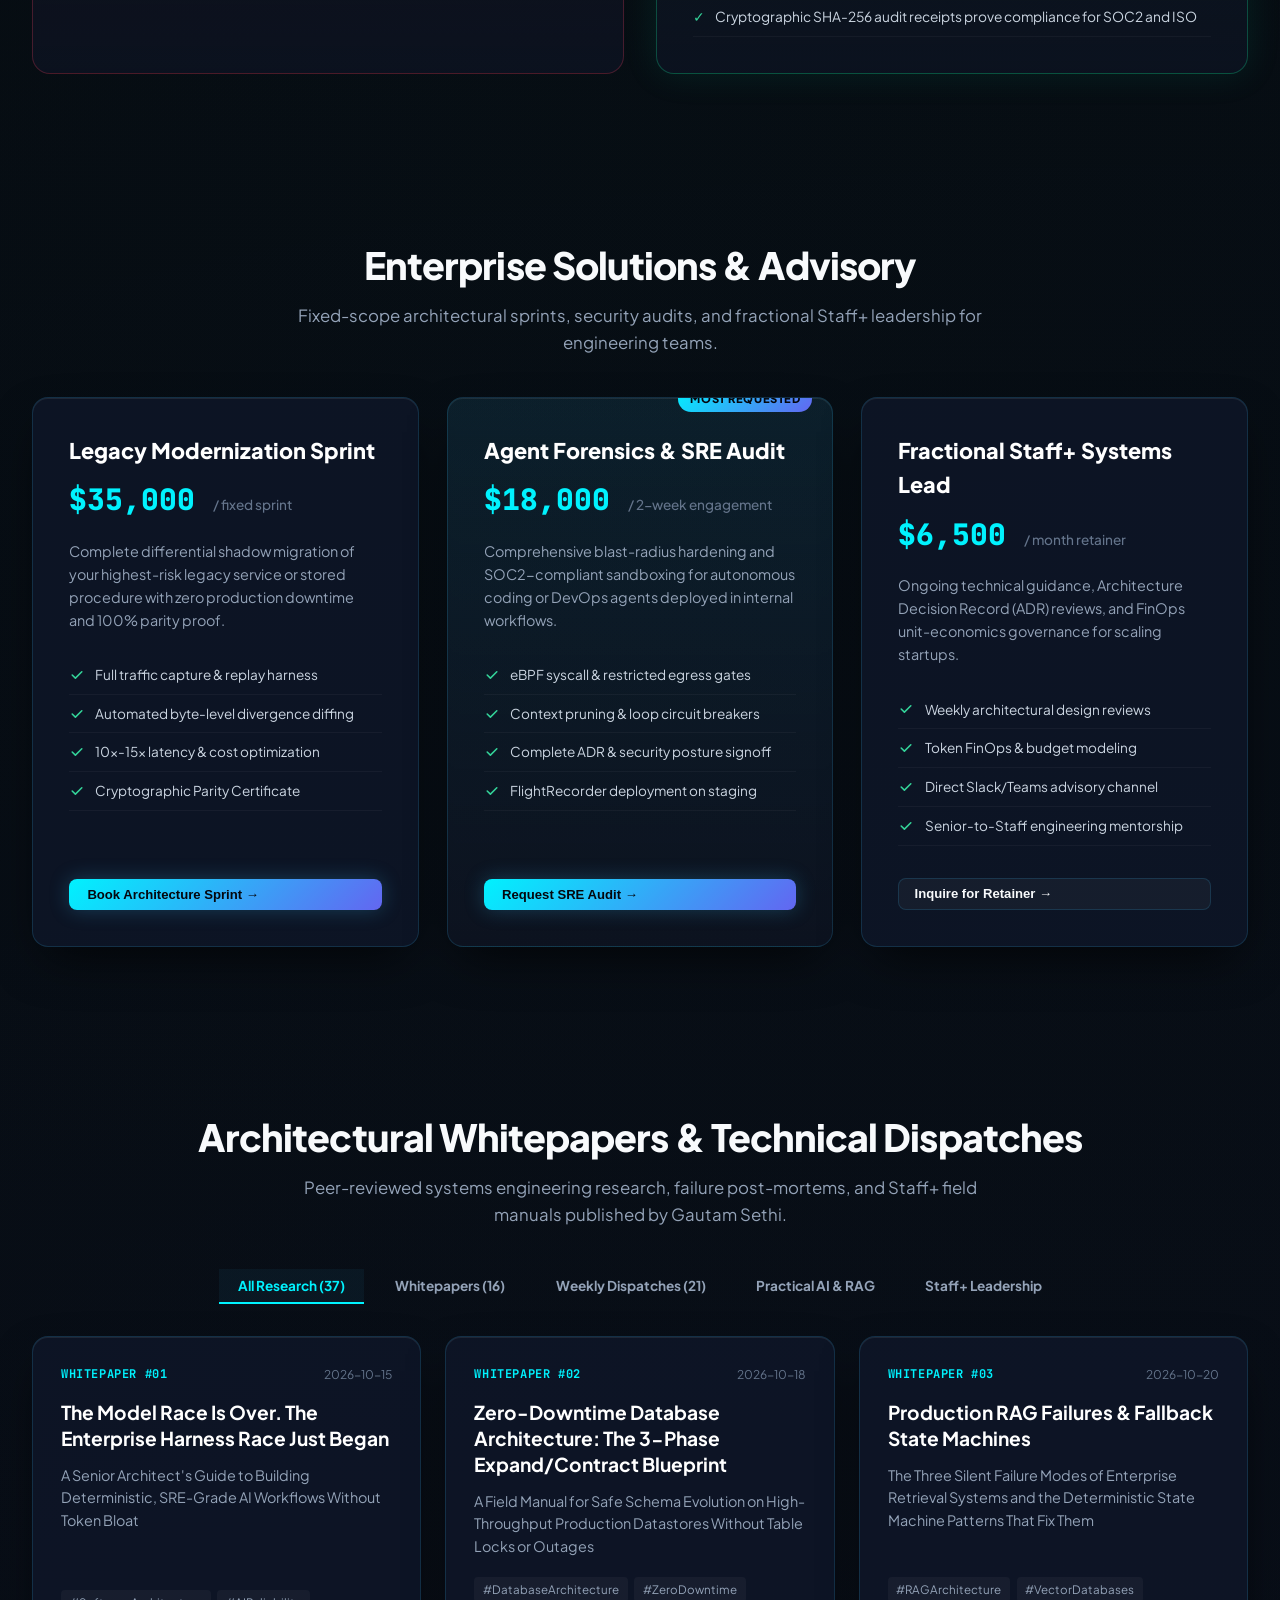
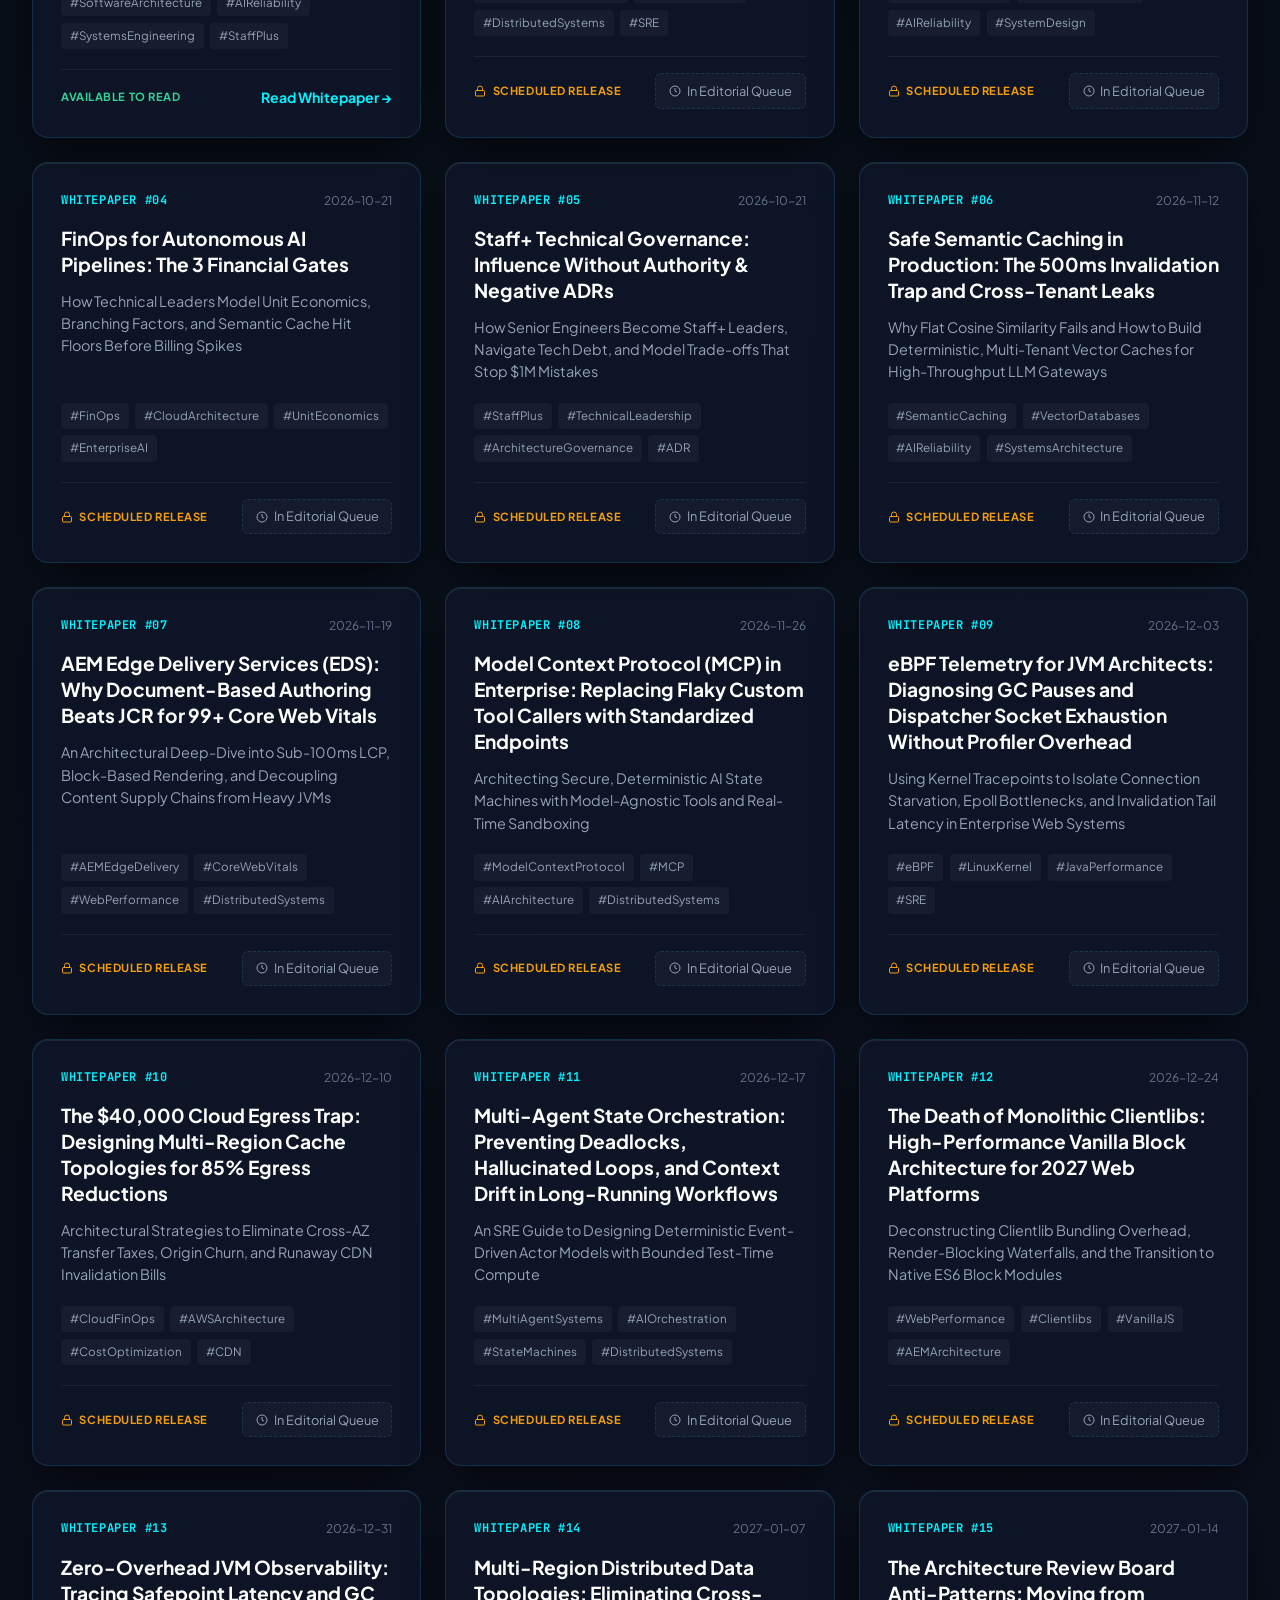
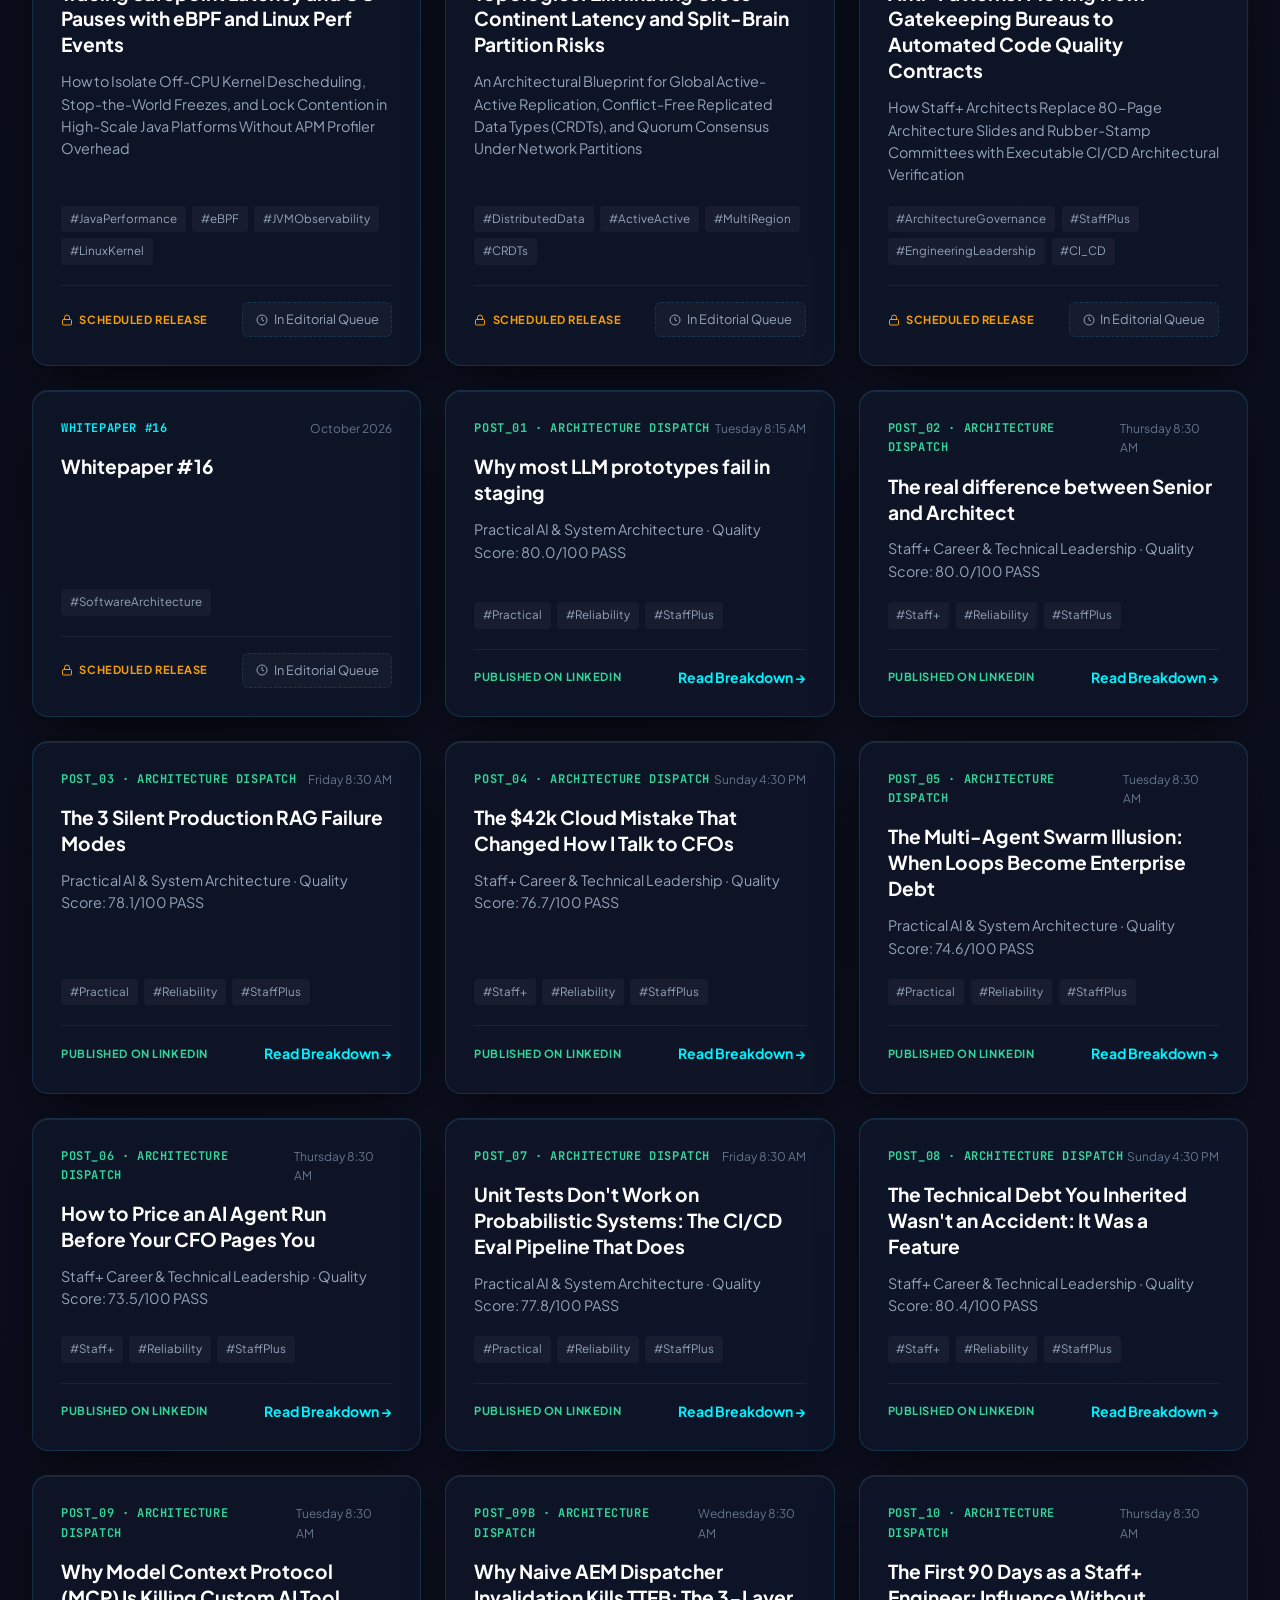
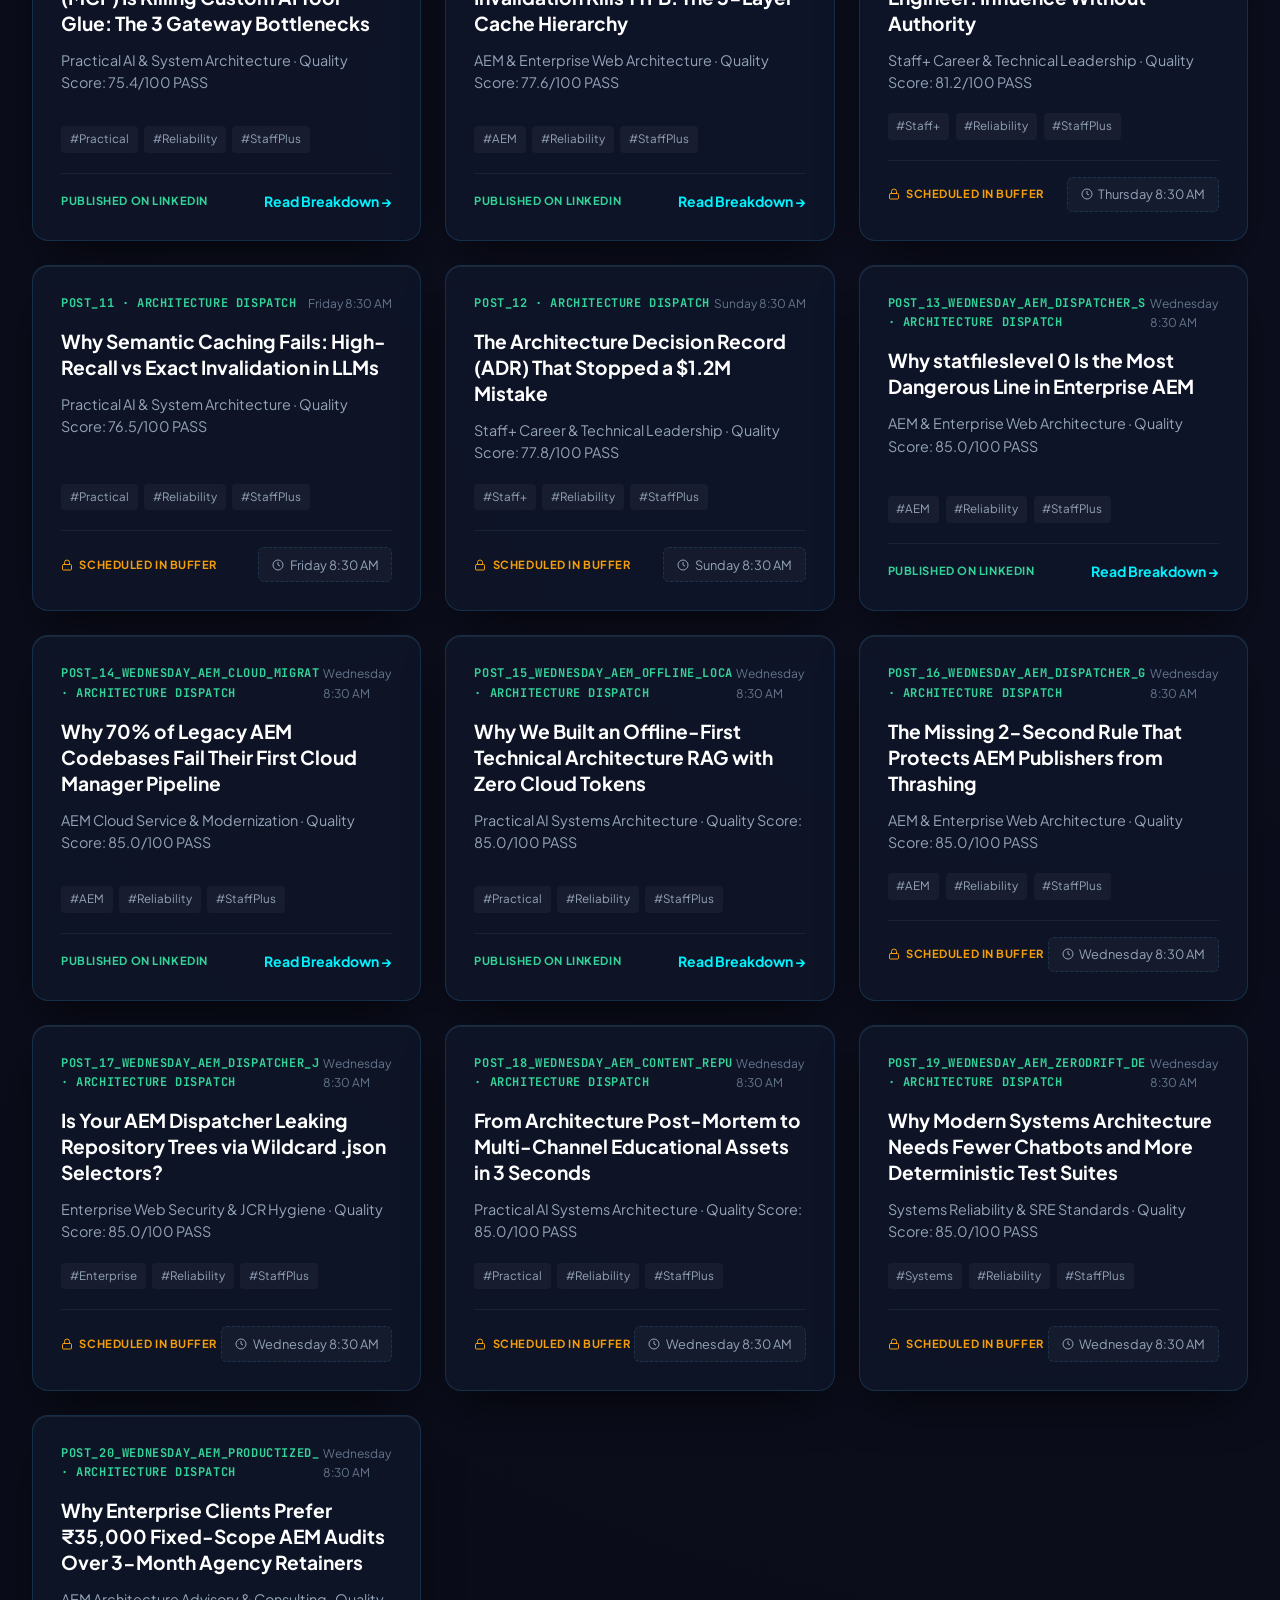
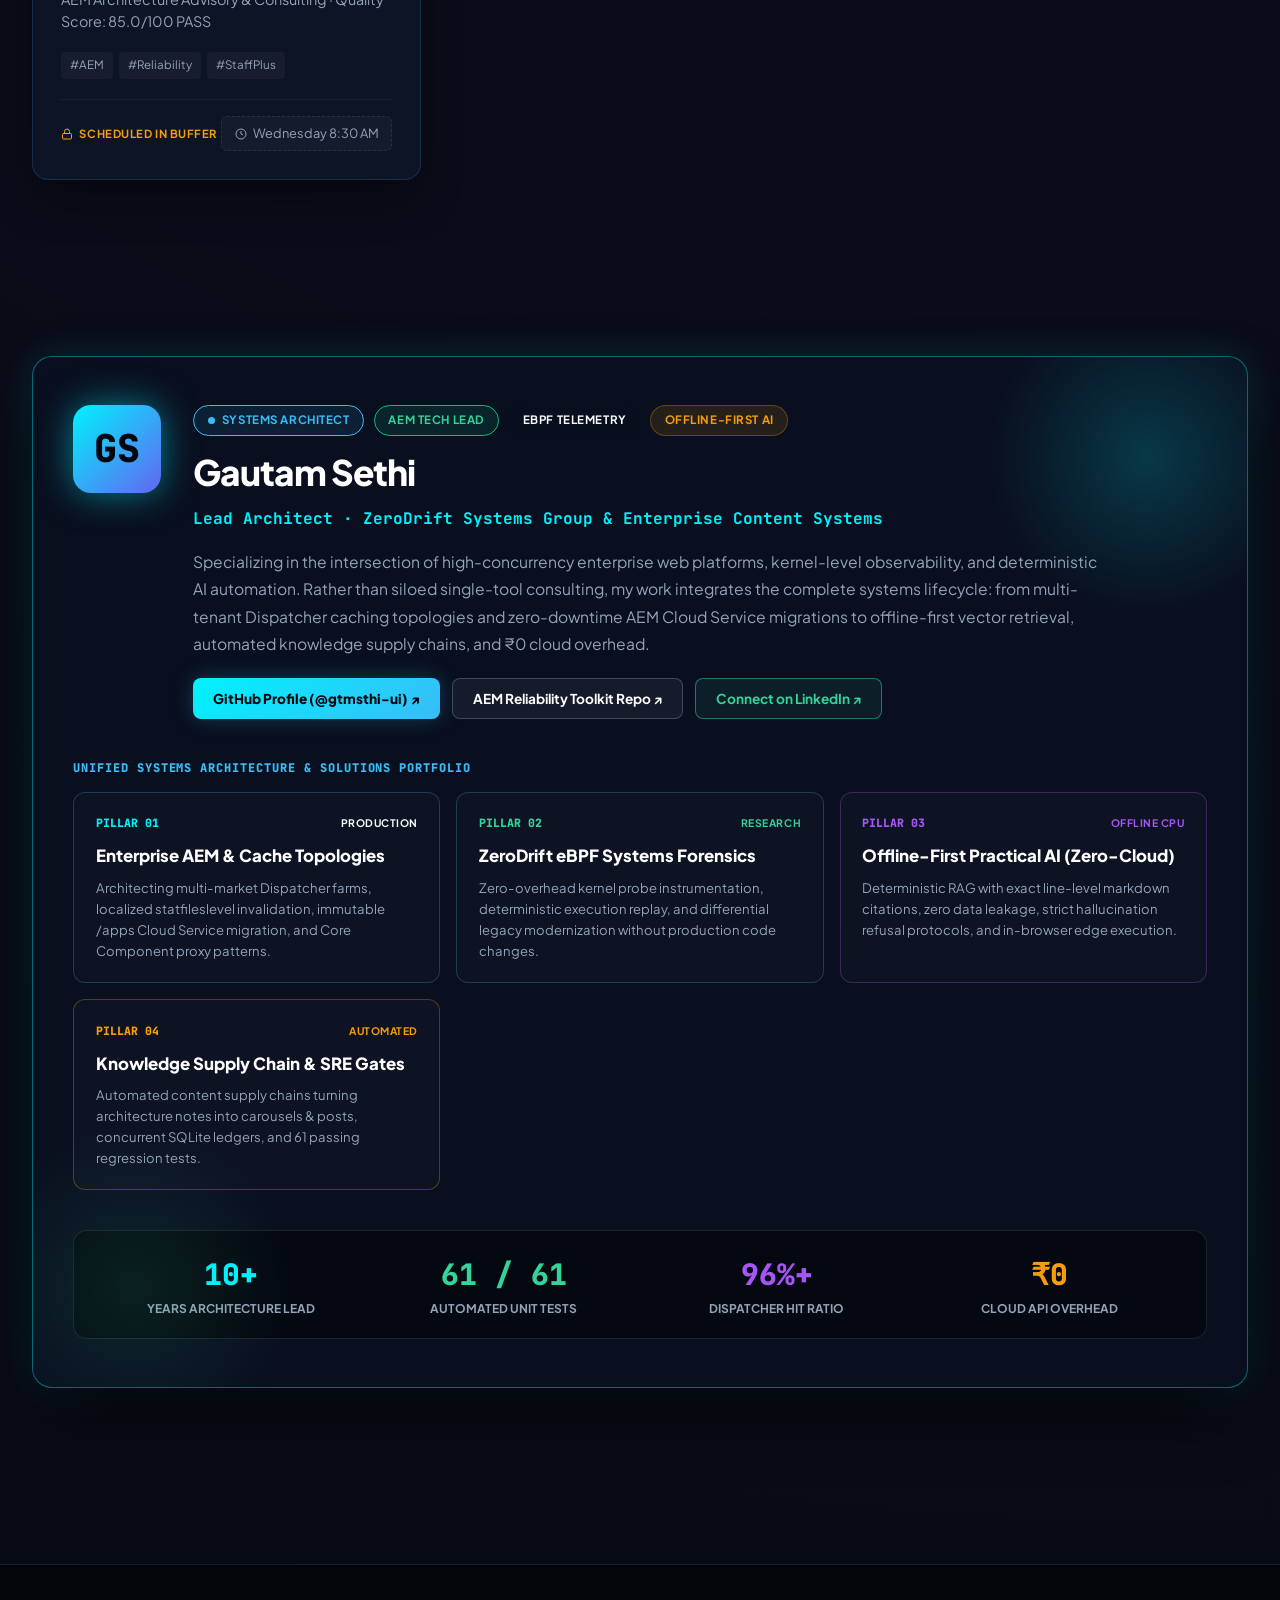
==== commit ed31e250: "chore: update LinkedIn post queue, logs, and website hub [skip ci]" ====
--- a/docs/index.html
+++ b/docs/index.html
@@ -4362,6 +4362,12 @@
     <!-- ==========================================================================
          SYNCHRONIZED ARCHITECTURAL WHITEPAPERS & TECHNICAL DISPATCHES
          ========================================================================== -->
+    <!-- ==========================================================================
+         SYNCHRONIZED ARCHITECTURAL WHITEPAPERS & TECHNICAL DISPATCHES
+         ========================================================================== -->
+    <!-- ==========================================================================
+         SYNCHRONIZED ARCHITECTURAL WHITEPAPERS & TECHNICAL DISPATCHES
+         ========================================================================== -->
     <section class="container lazy-reveal" id="whitepapers">
       <div class="section-title">
         <h3>Architectural Whitepapers & Technical Dispatches</h3>
@@ -5267,6 +5273,8 @@
     </div>
   </div>
 
+  
+  
   
   
   
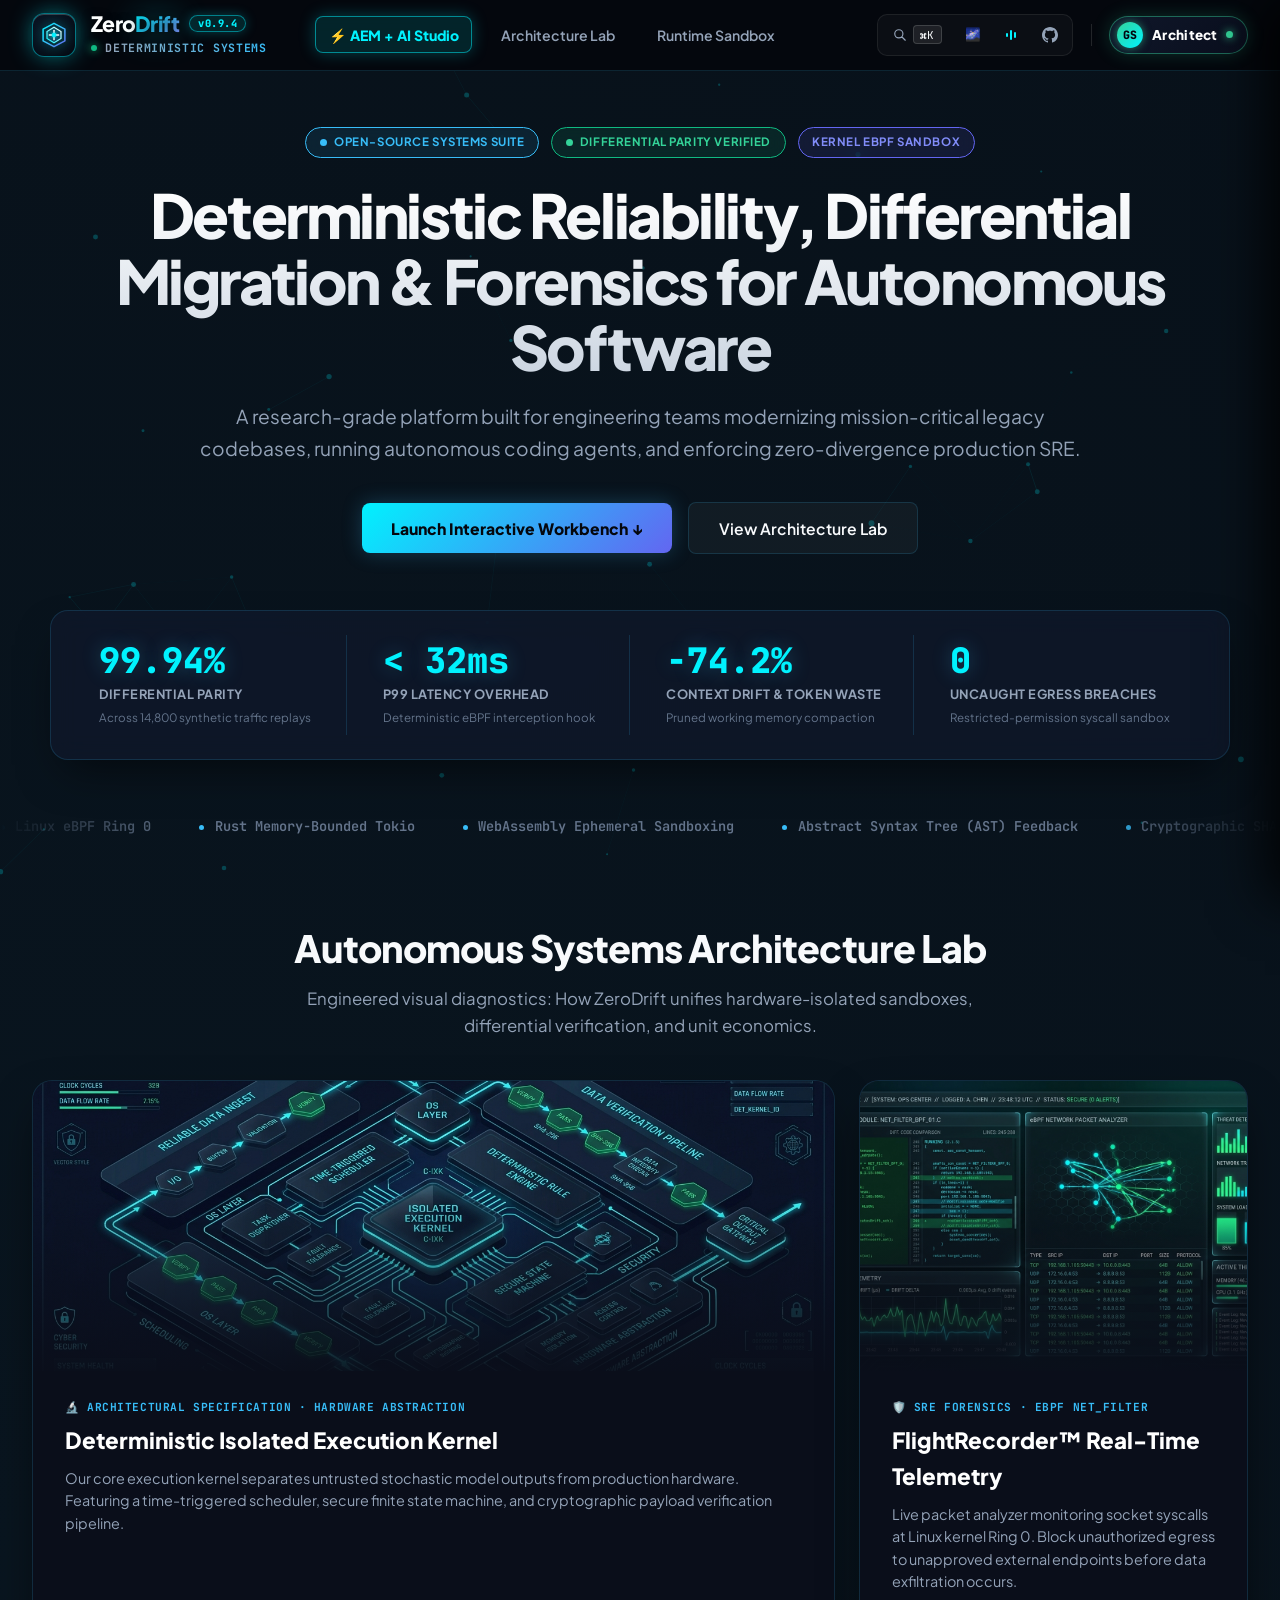
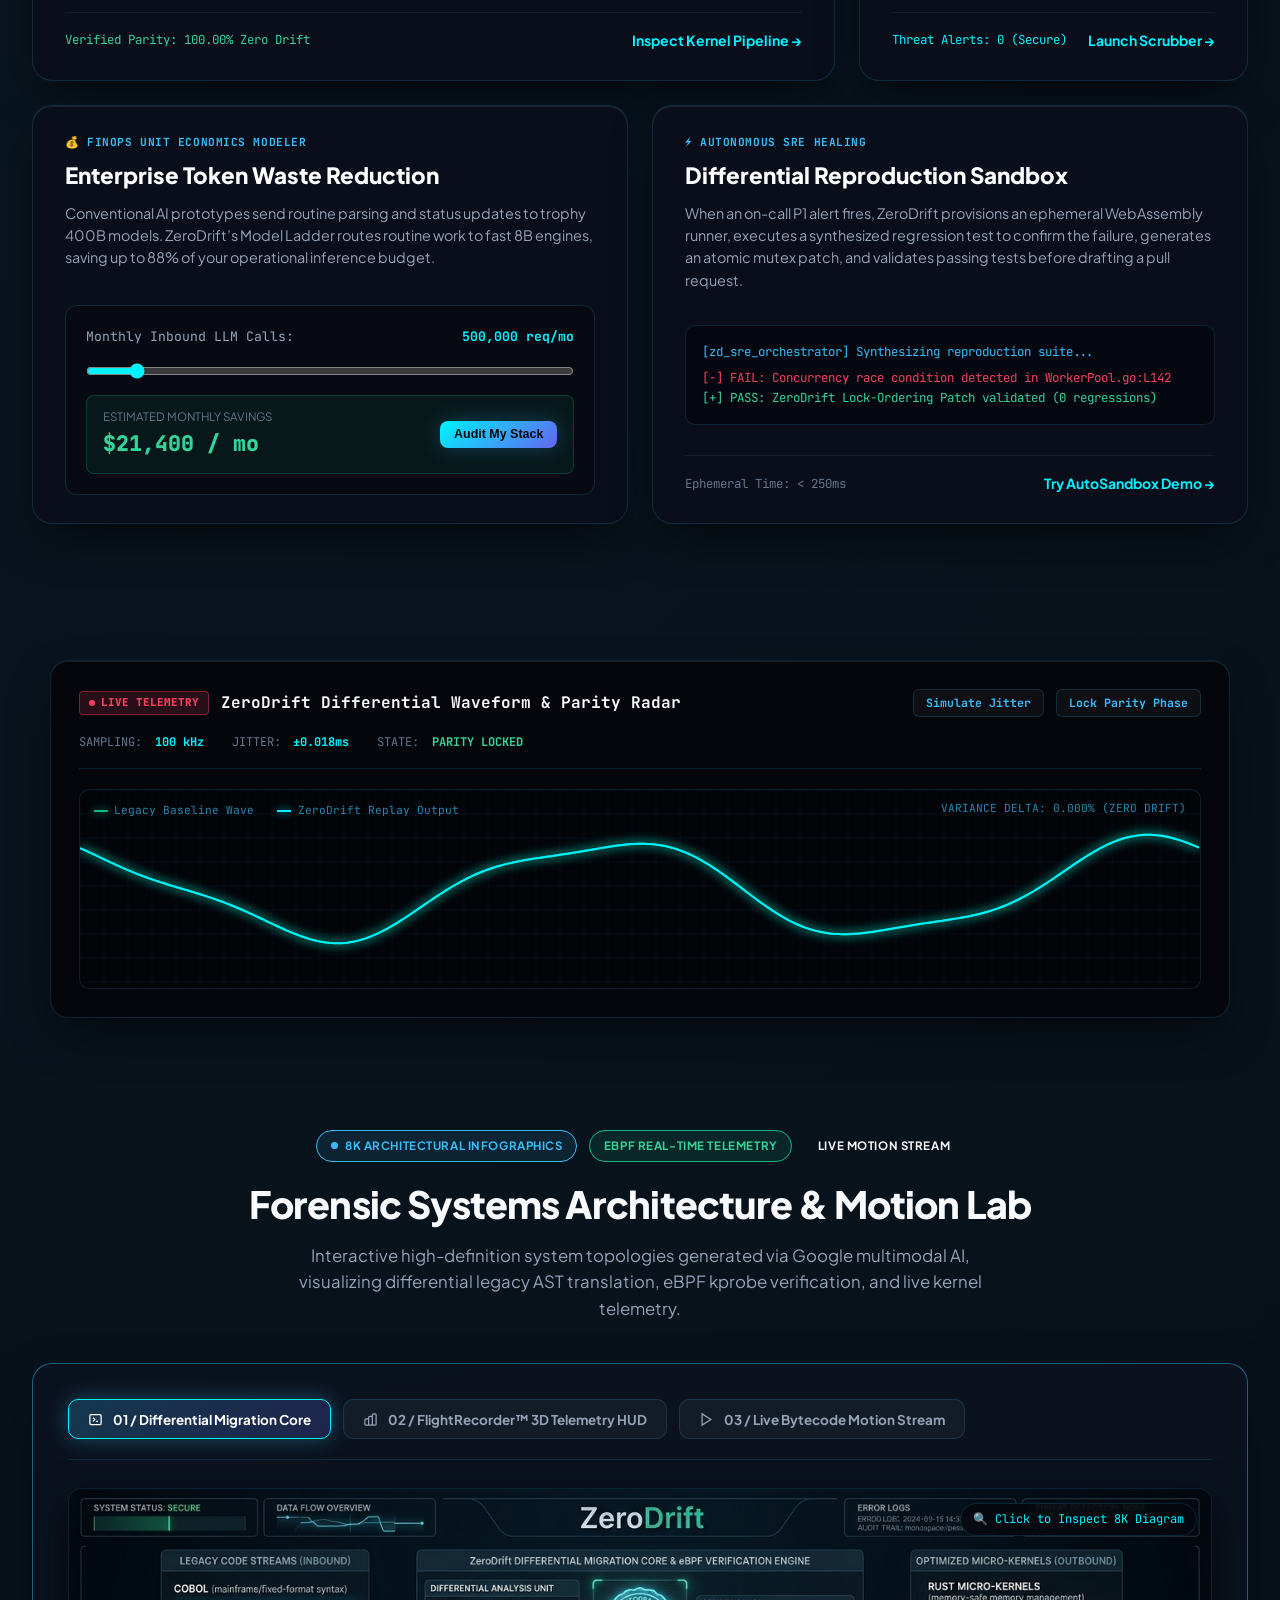
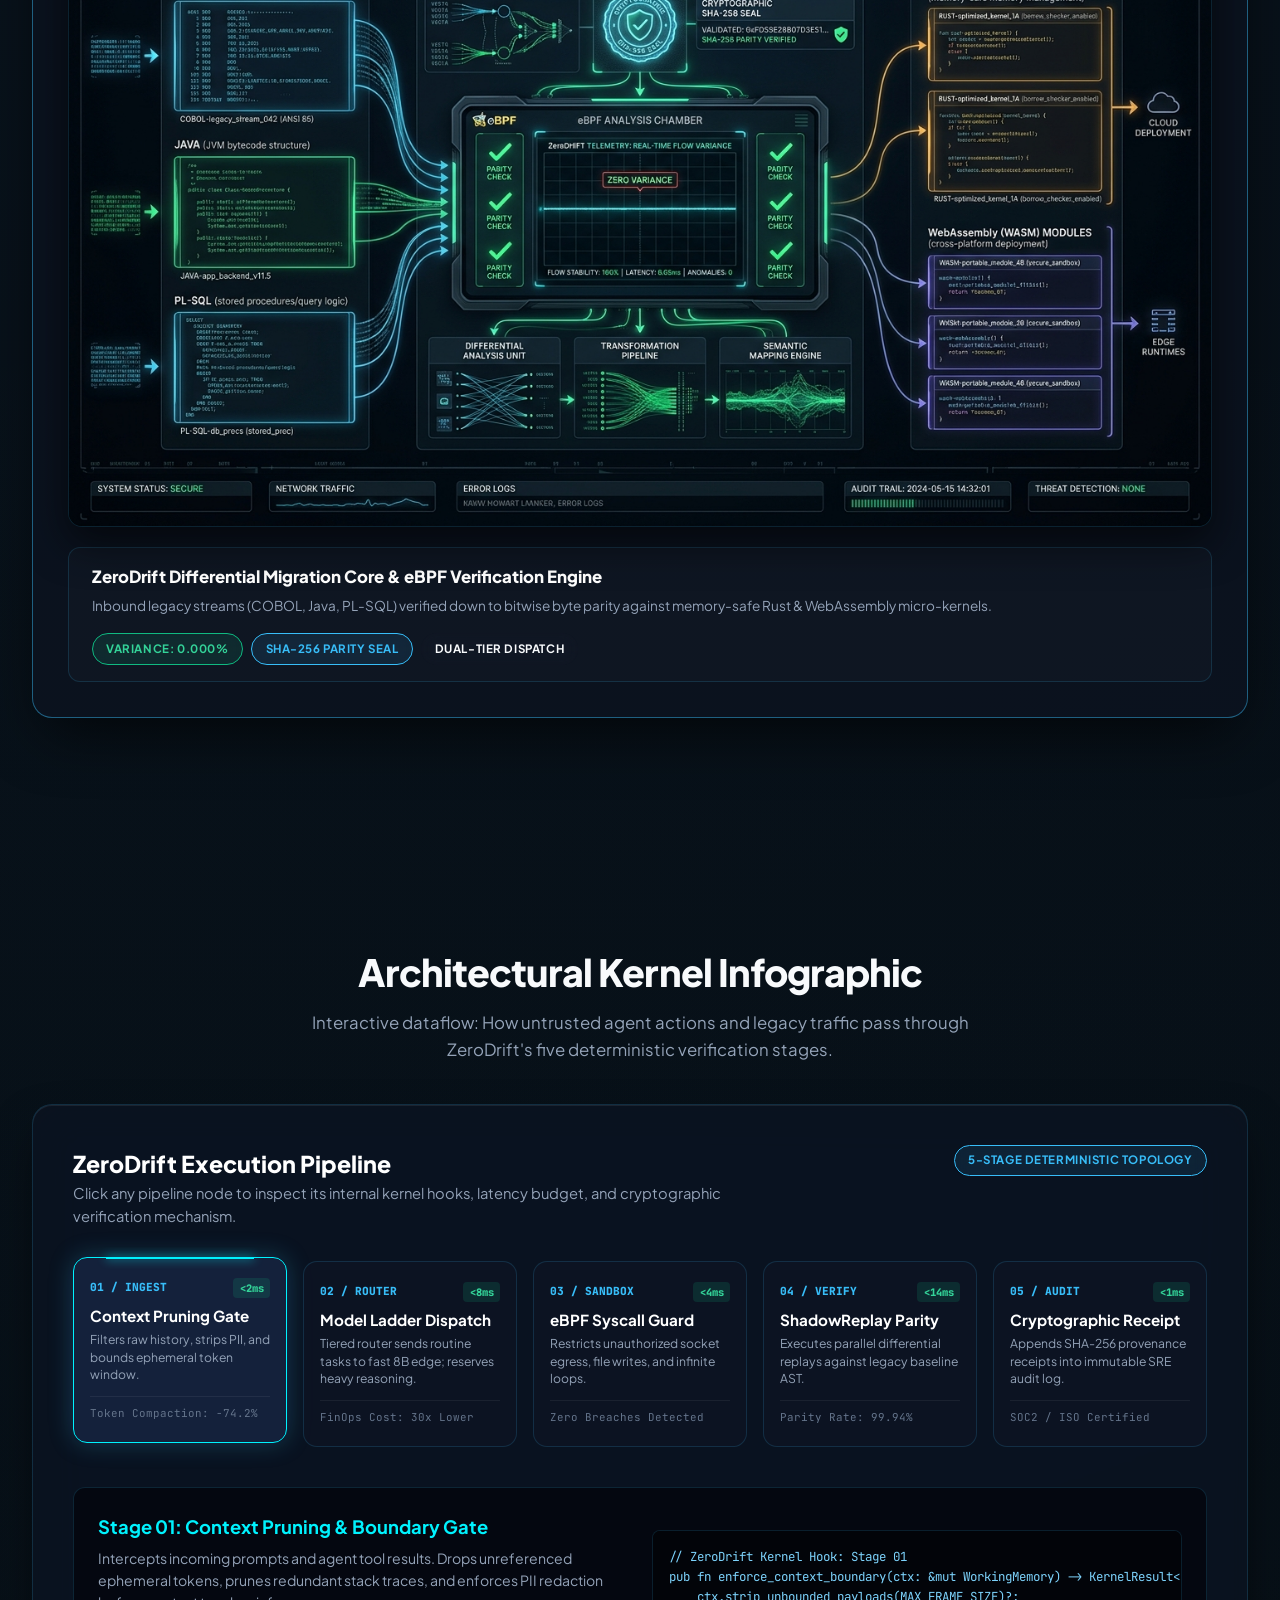
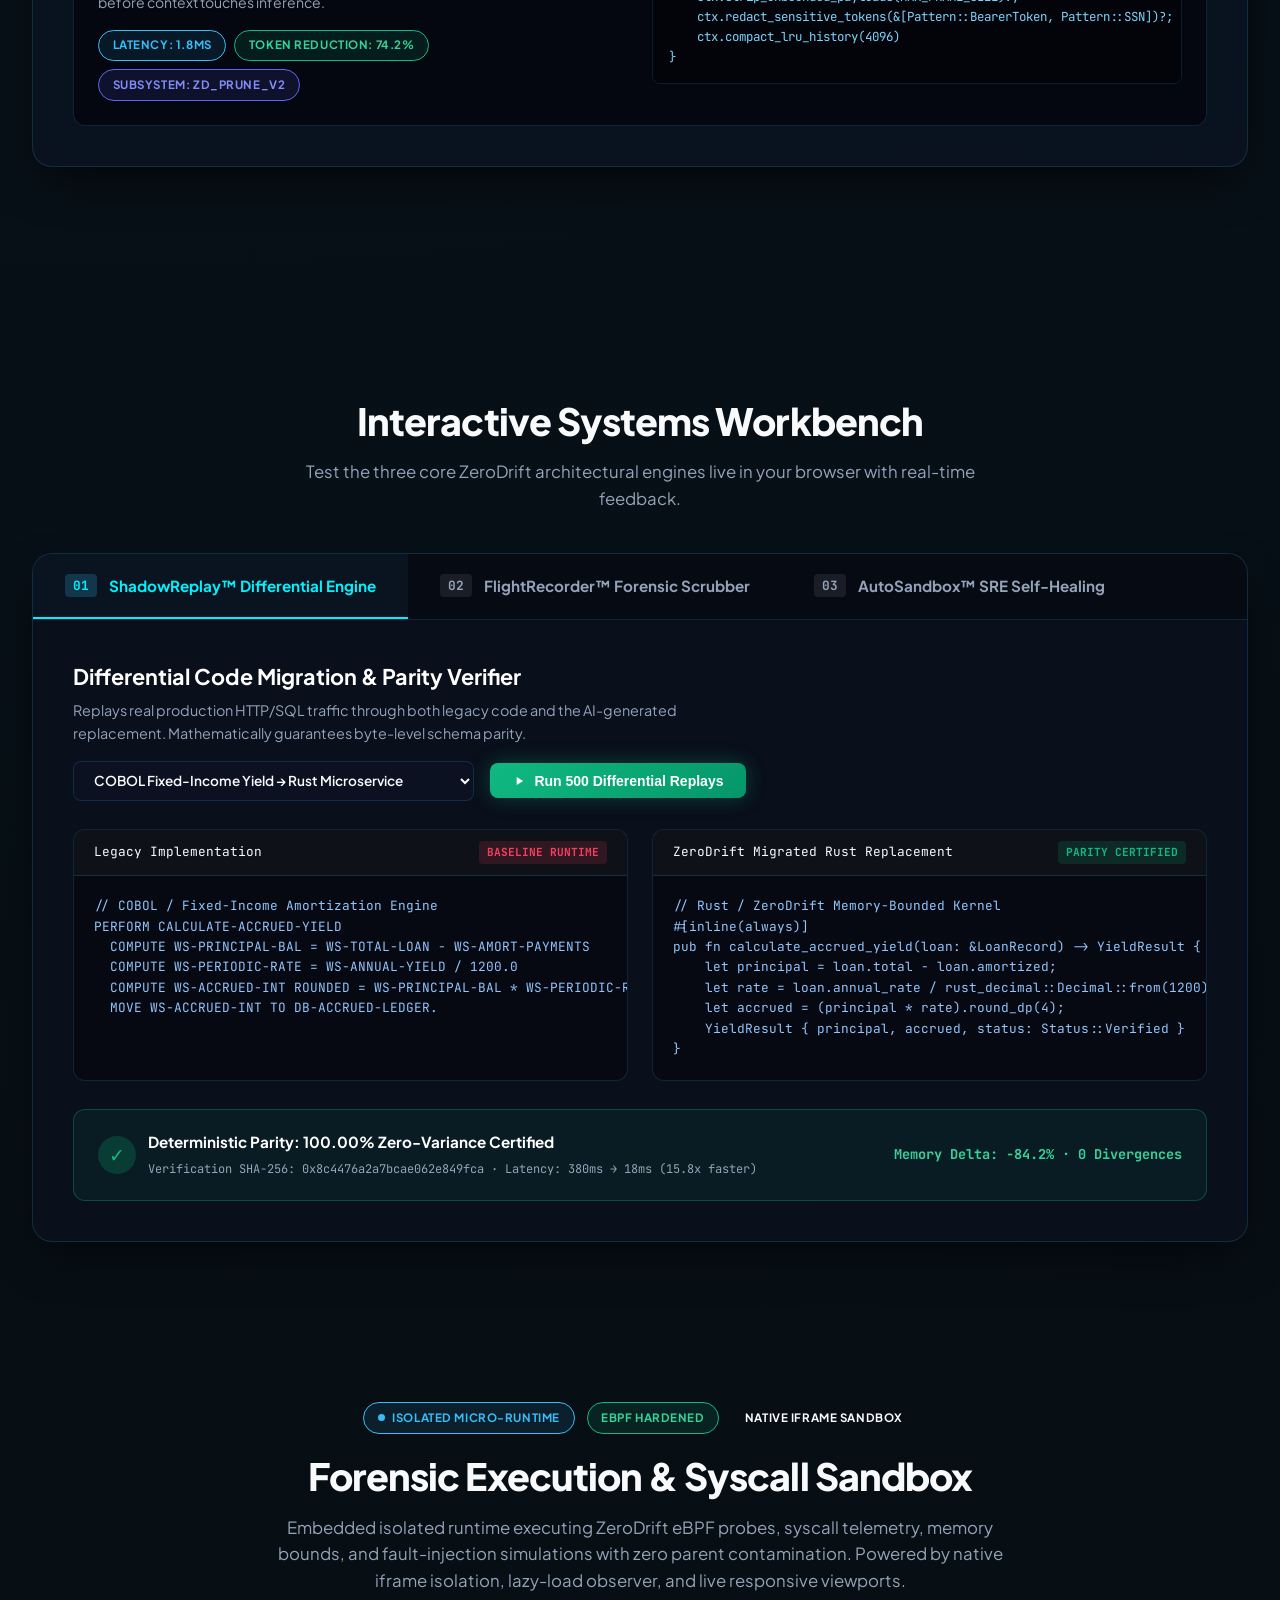
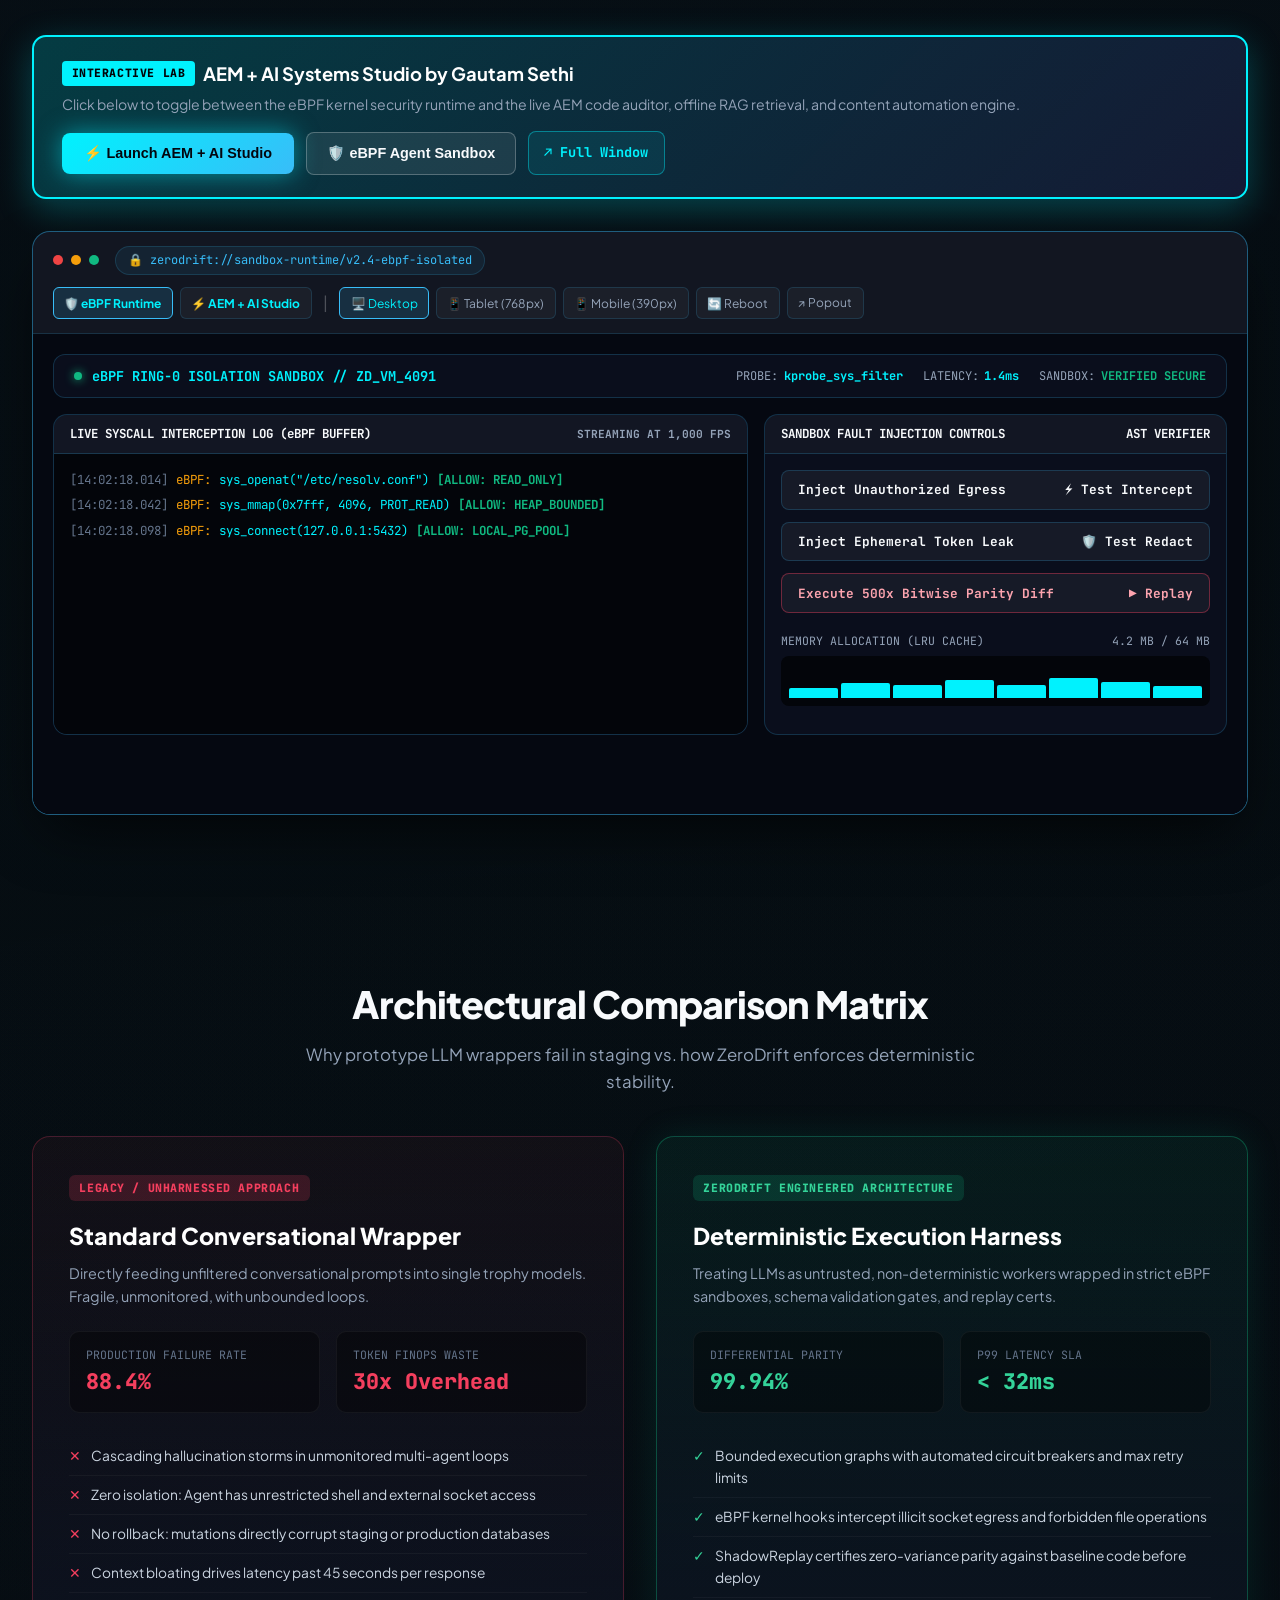
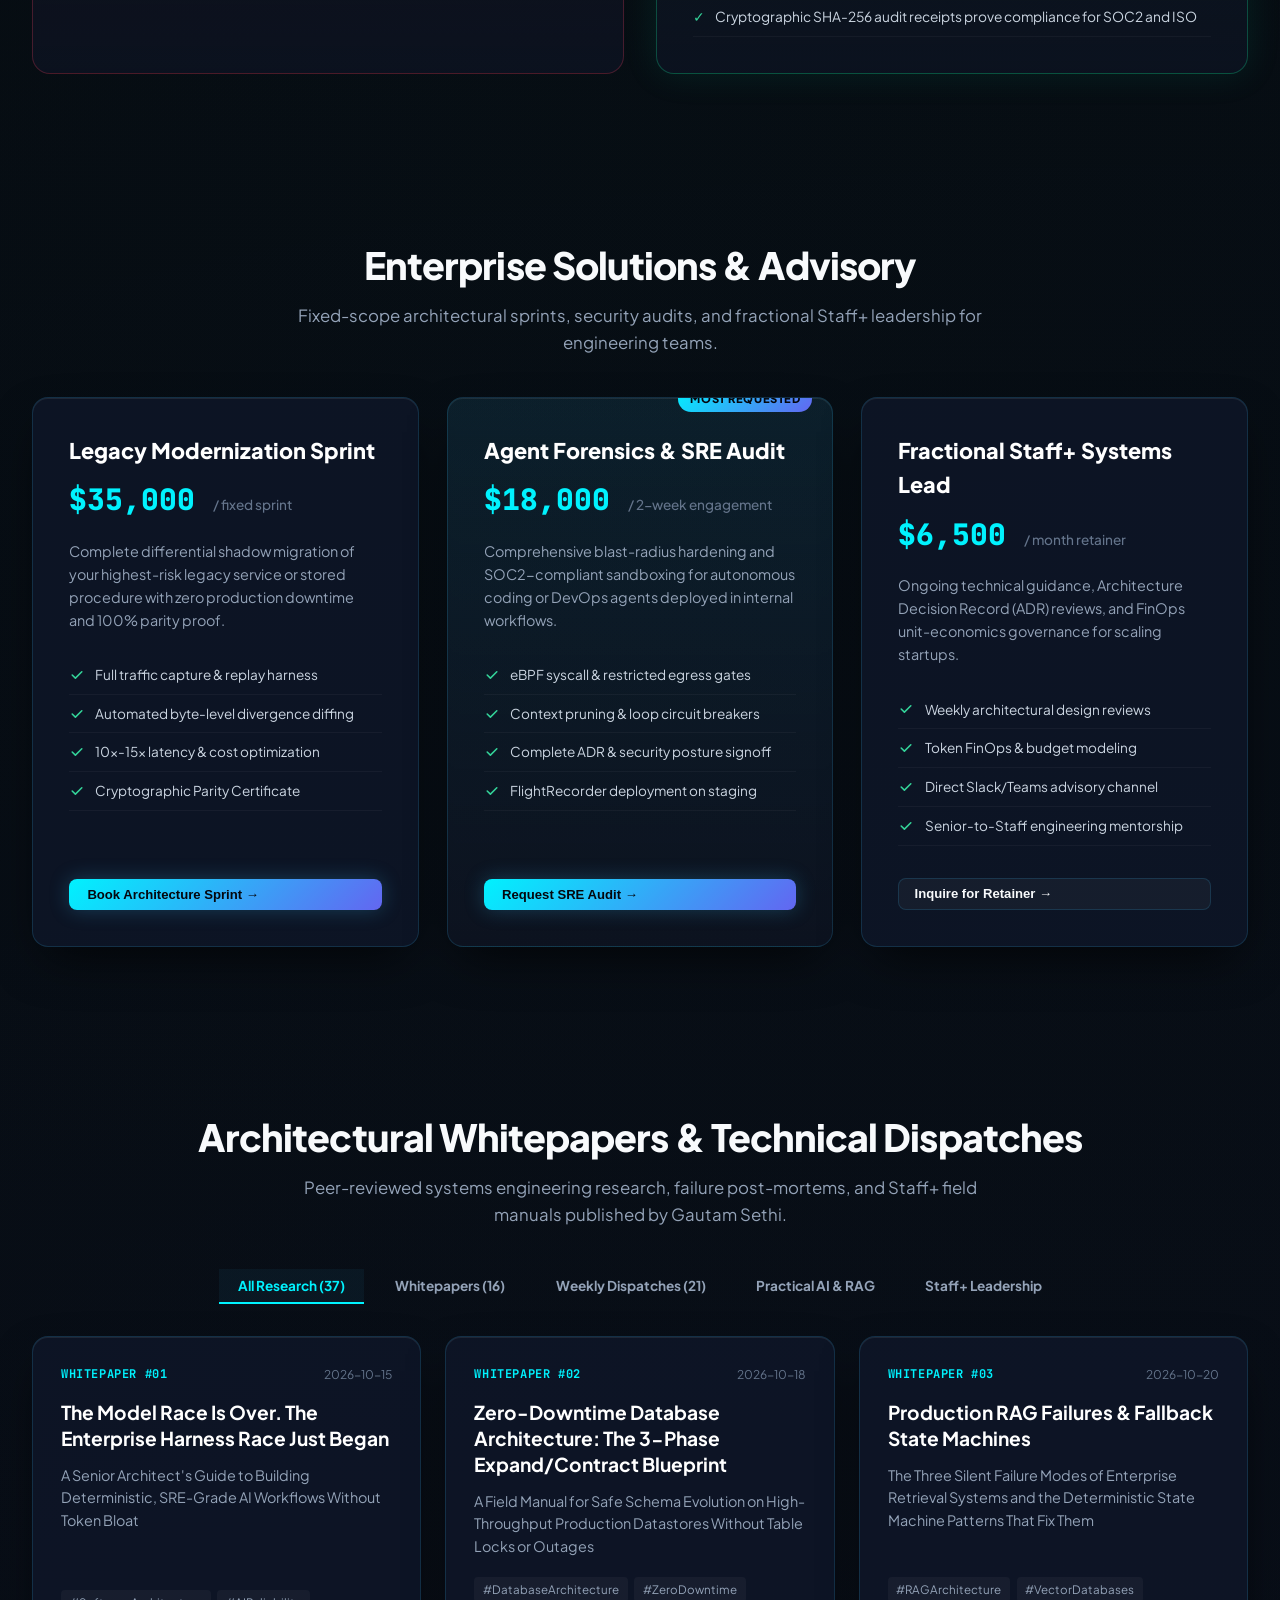
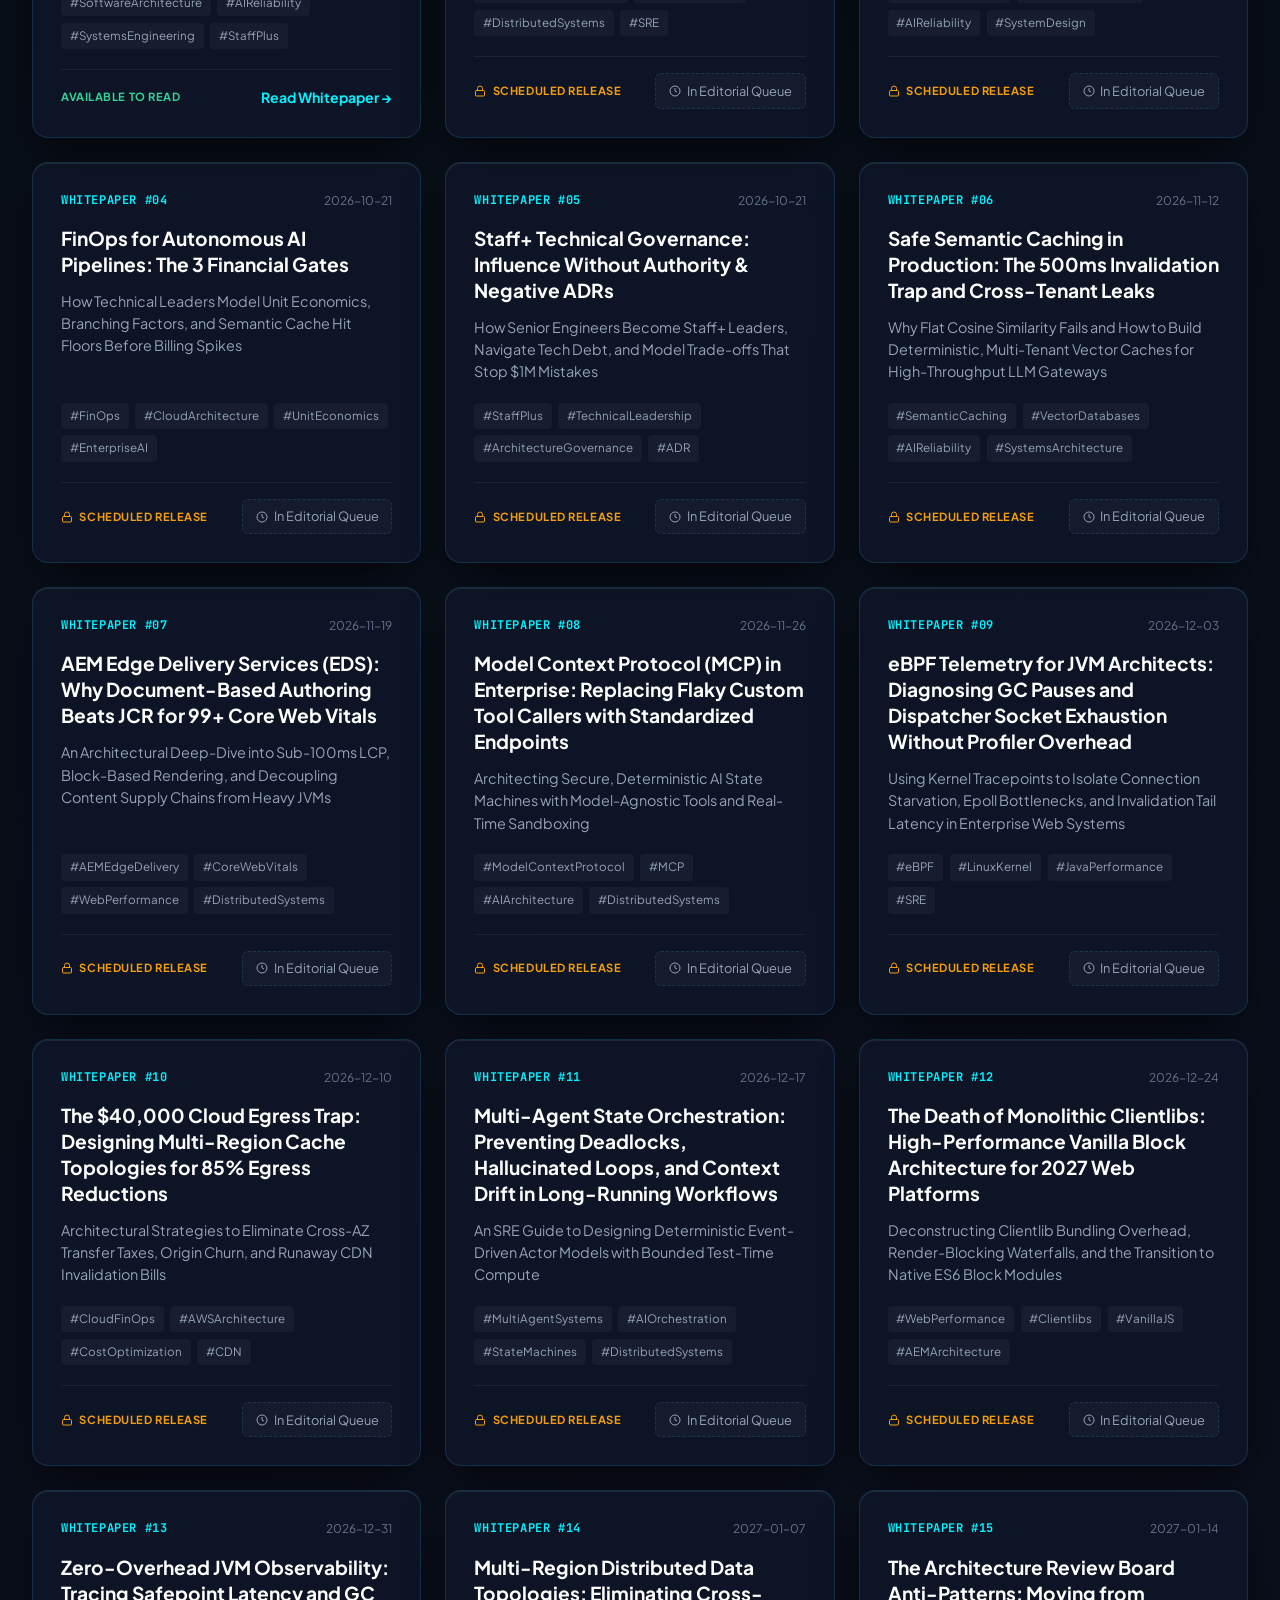
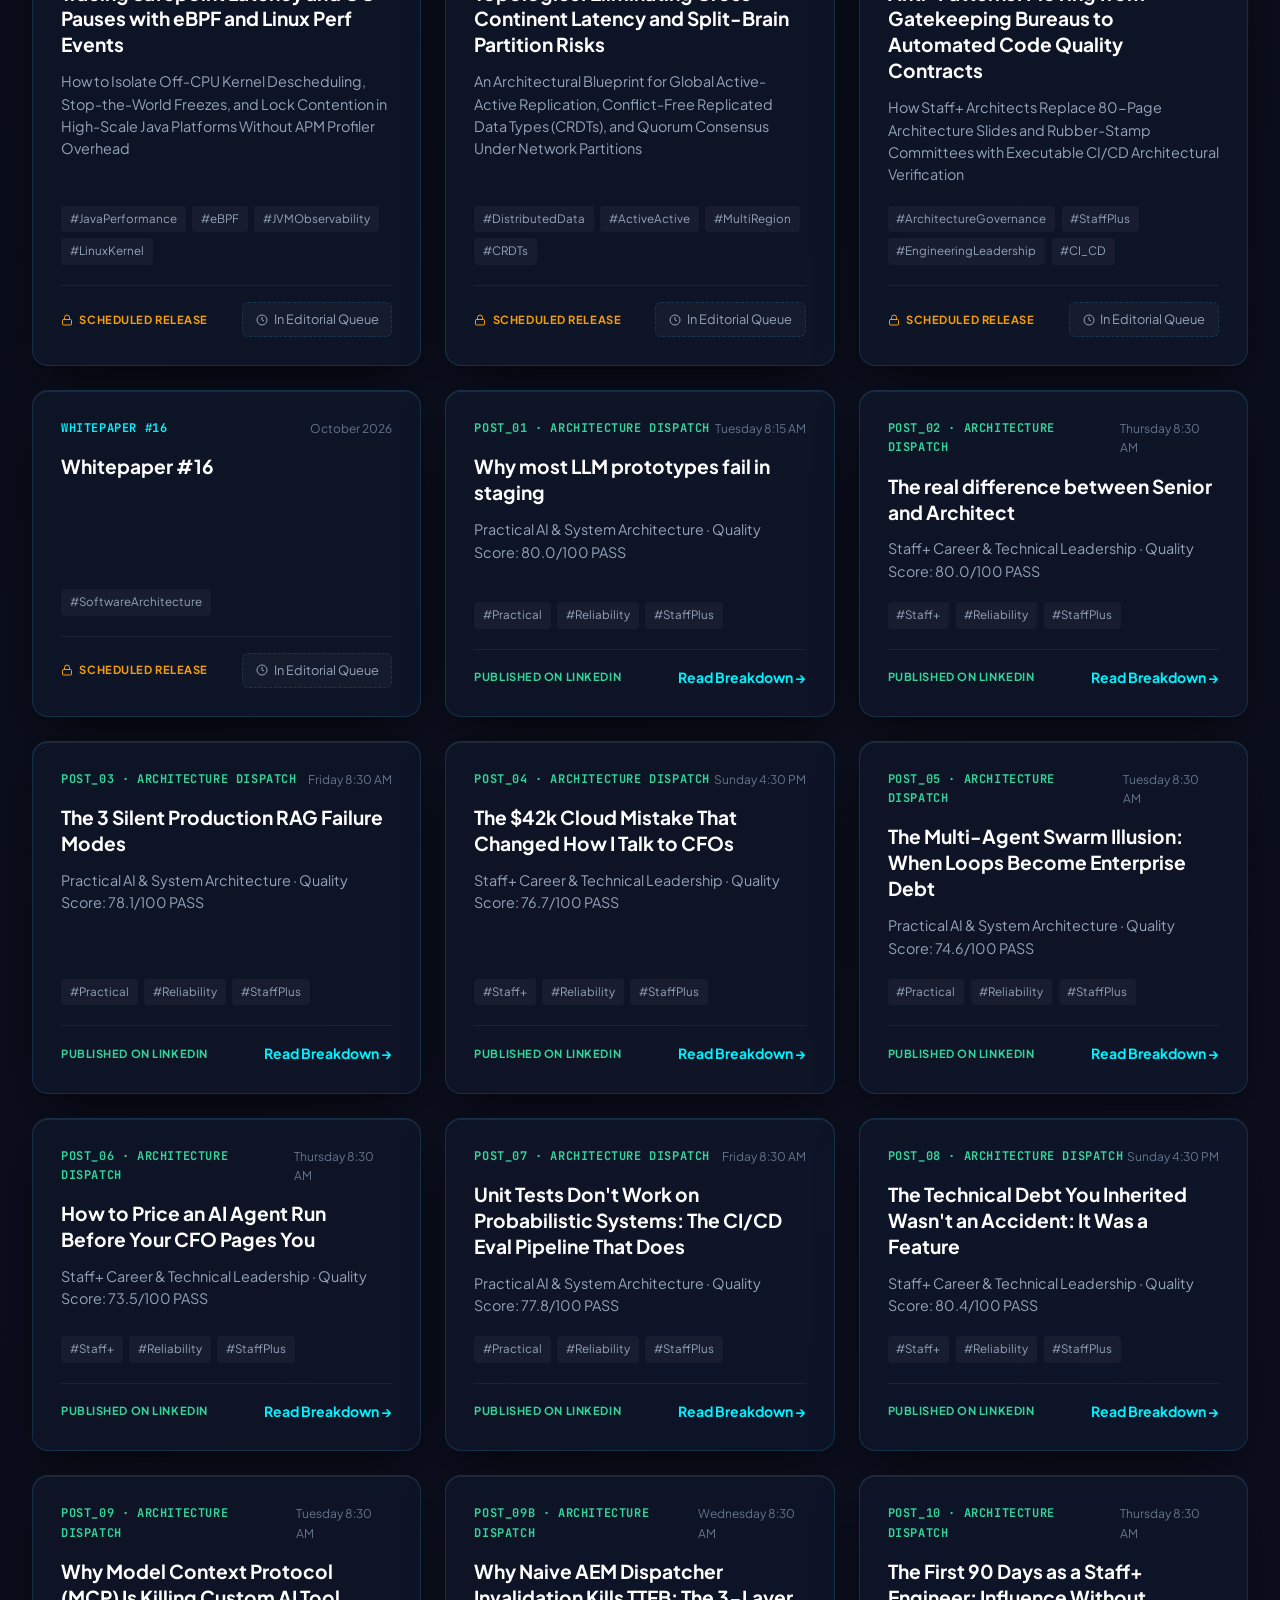
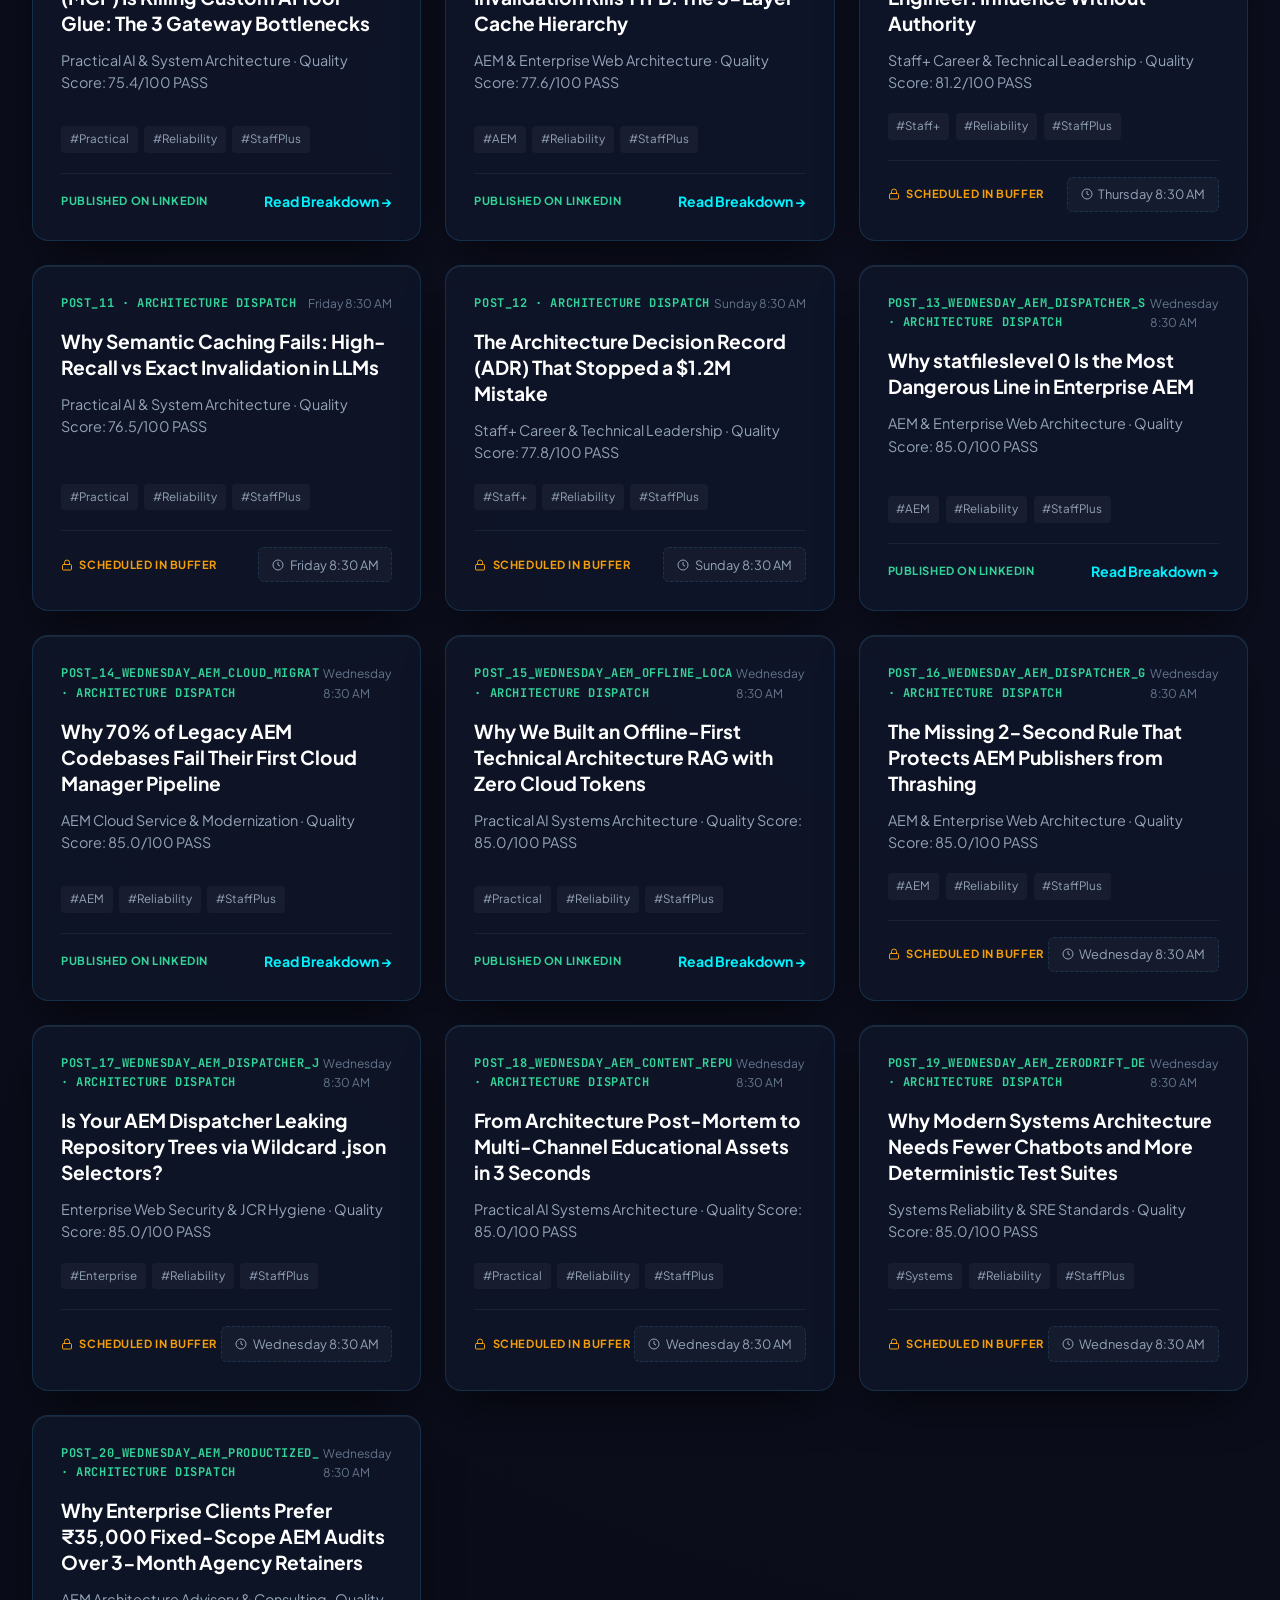
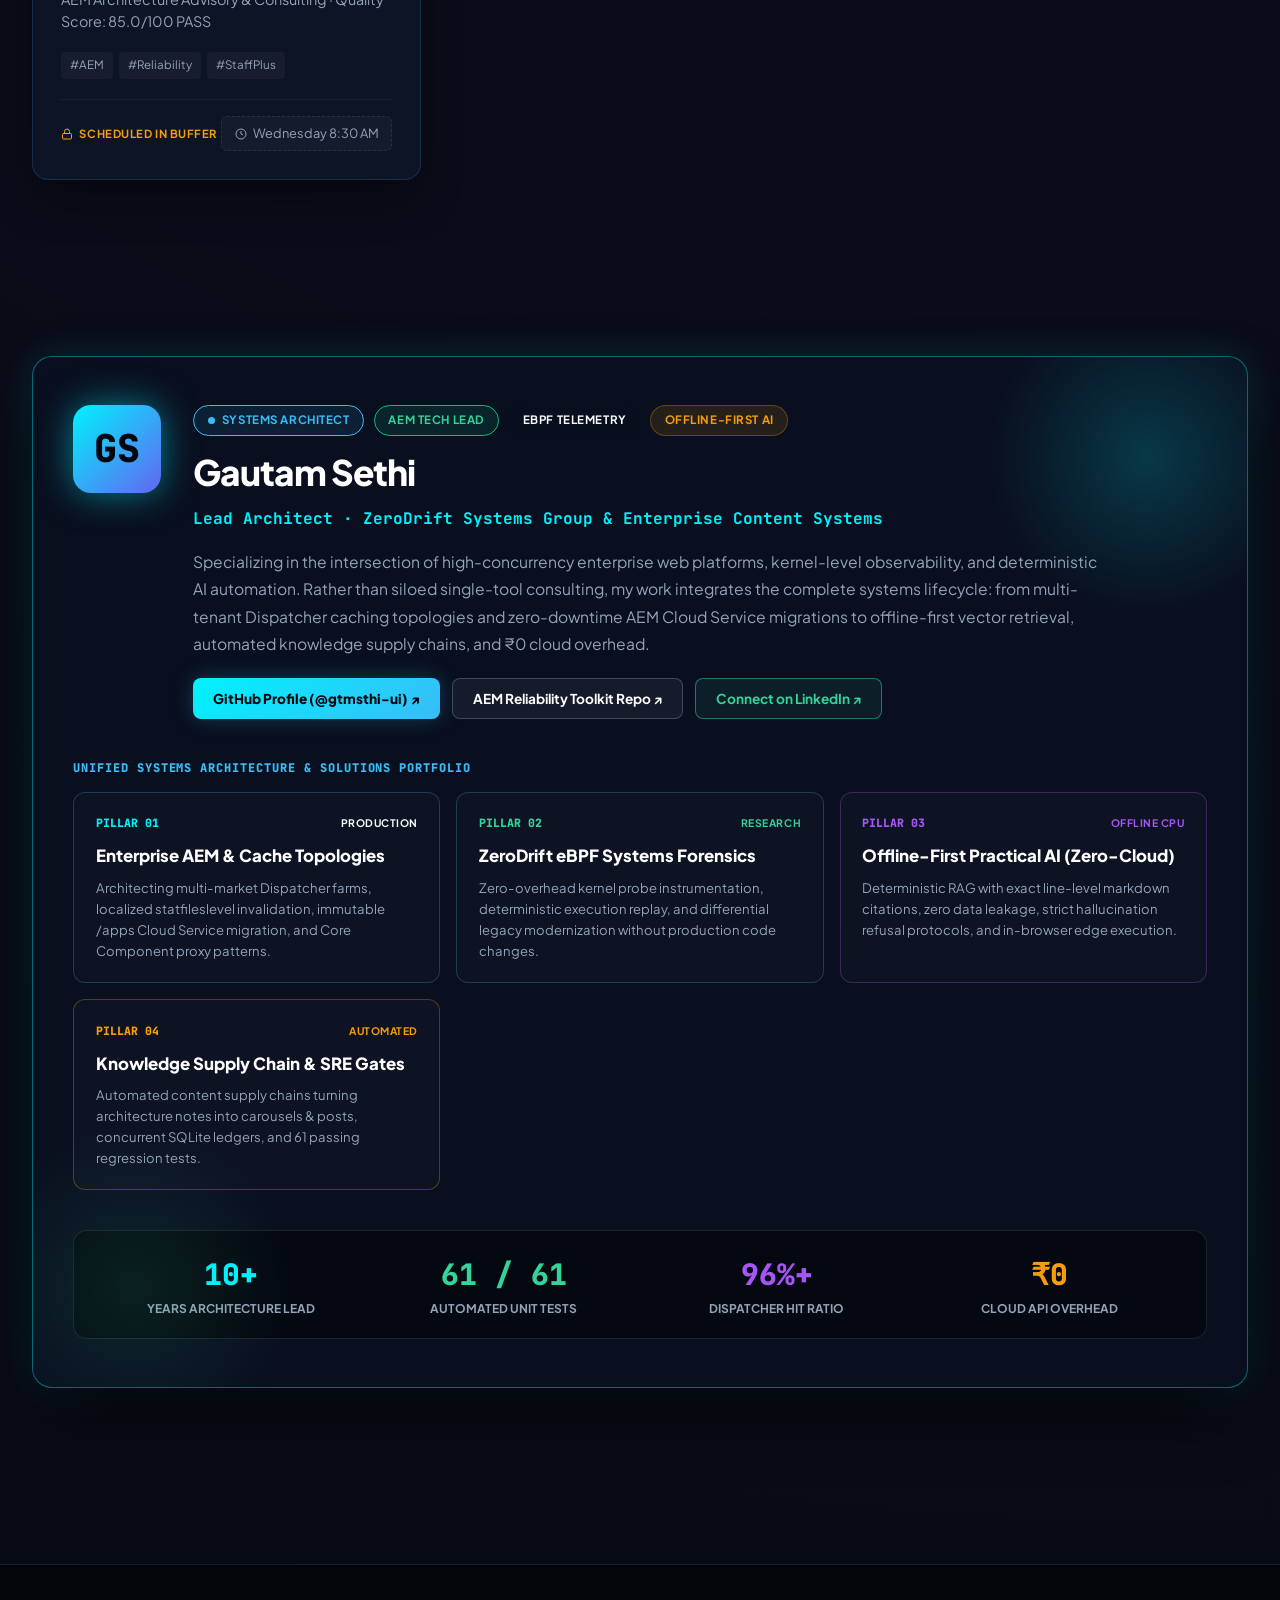
==== commit 59faa37e: "chore: update LinkedIn post queue, logs, and website hub [skip ci]" ====
--- a/docs/index.html
+++ b/docs/index.html
@@ -4368,6 +4368,12 @@
     <!-- ==========================================================================
          SYNCHRONIZED ARCHITECTURAL WHITEPAPERS & TECHNICAL DISPATCHES
          ========================================================================== -->
+    <!-- ==========================================================================
+         SYNCHRONIZED ARCHITECTURAL WHITEPAPERS & TECHNICAL DISPATCHES
+         ========================================================================== -->
+    <!-- ==========================================================================
+         SYNCHRONIZED ARCHITECTURAL WHITEPAPERS & TECHNICAL DISPATCHES
+         ========================================================================== -->
     <section class="container lazy-reveal" id="whitepapers">
       <div class="section-title">
         <h3>Architectural Whitepapers & Technical Dispatches</h3>
@@ -5273,6 +5279,8 @@
     </div>
   </div>
 
+  
+  
   
   
   
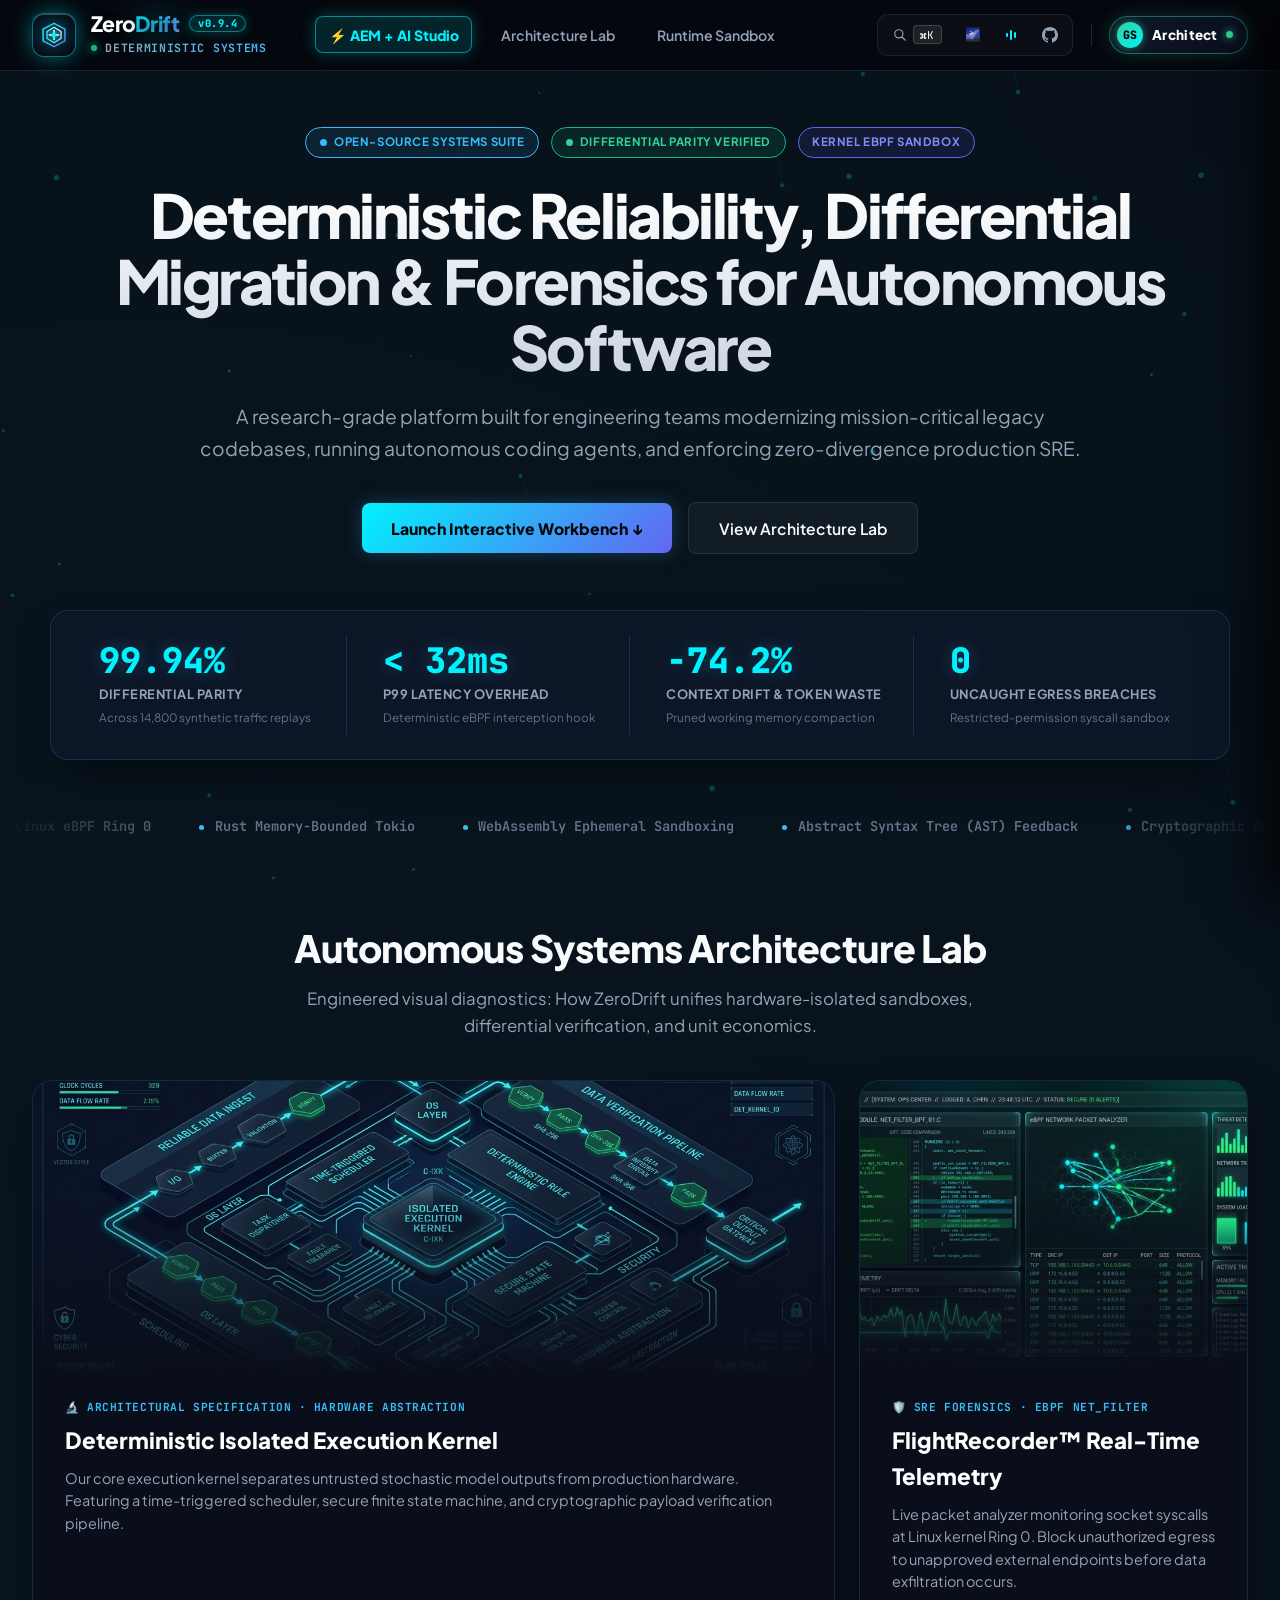
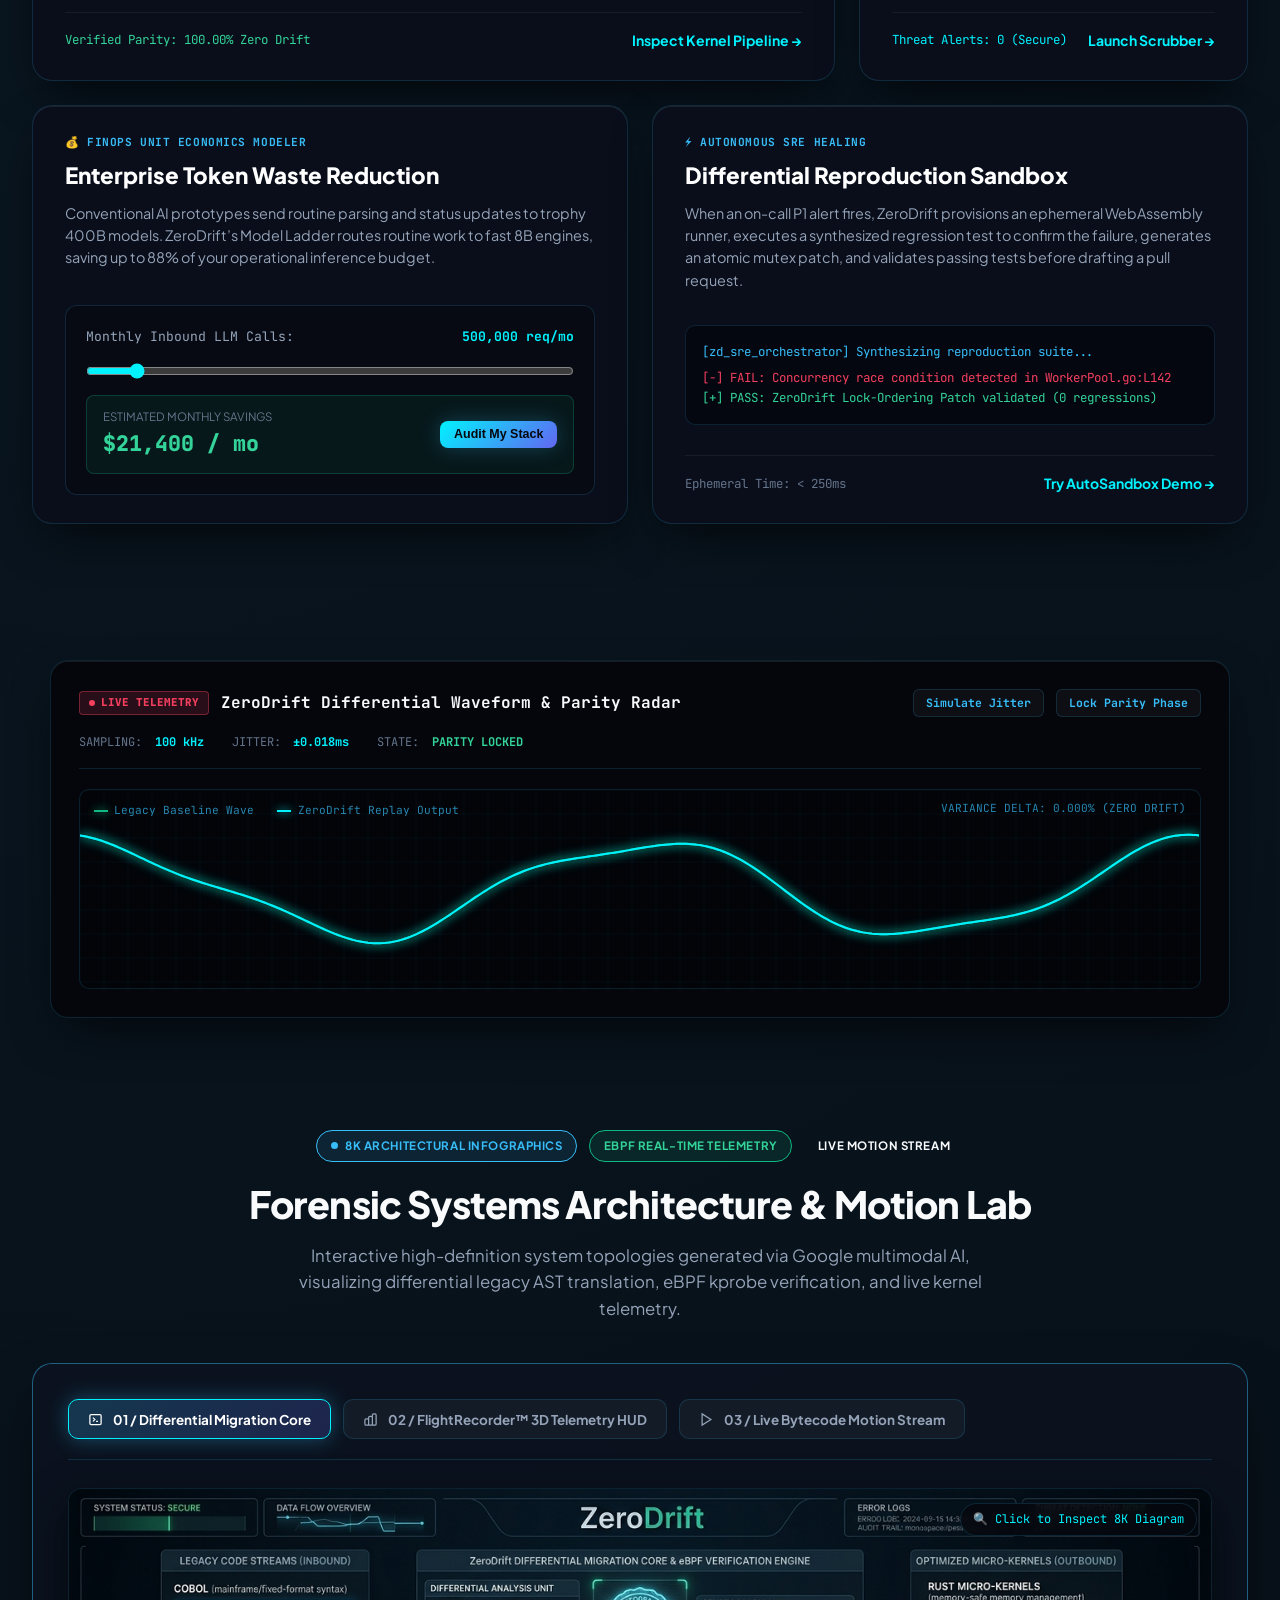
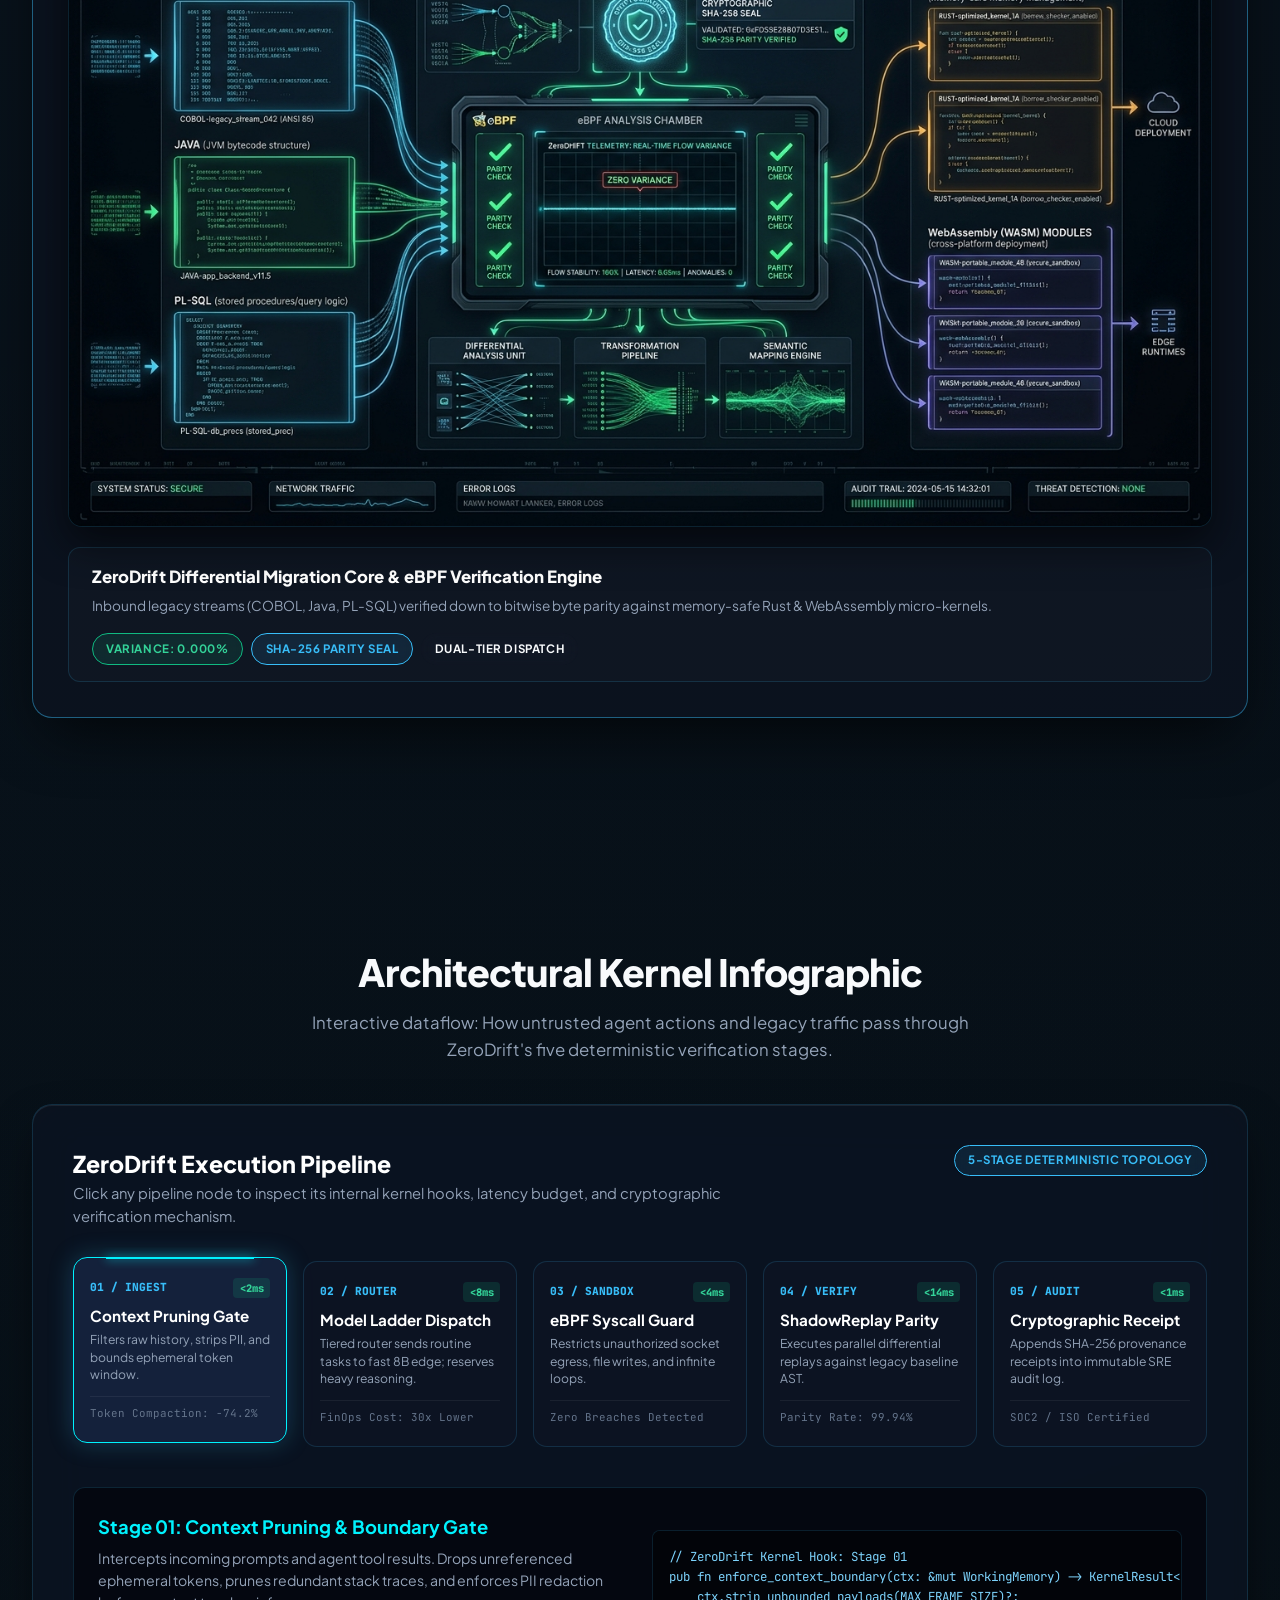
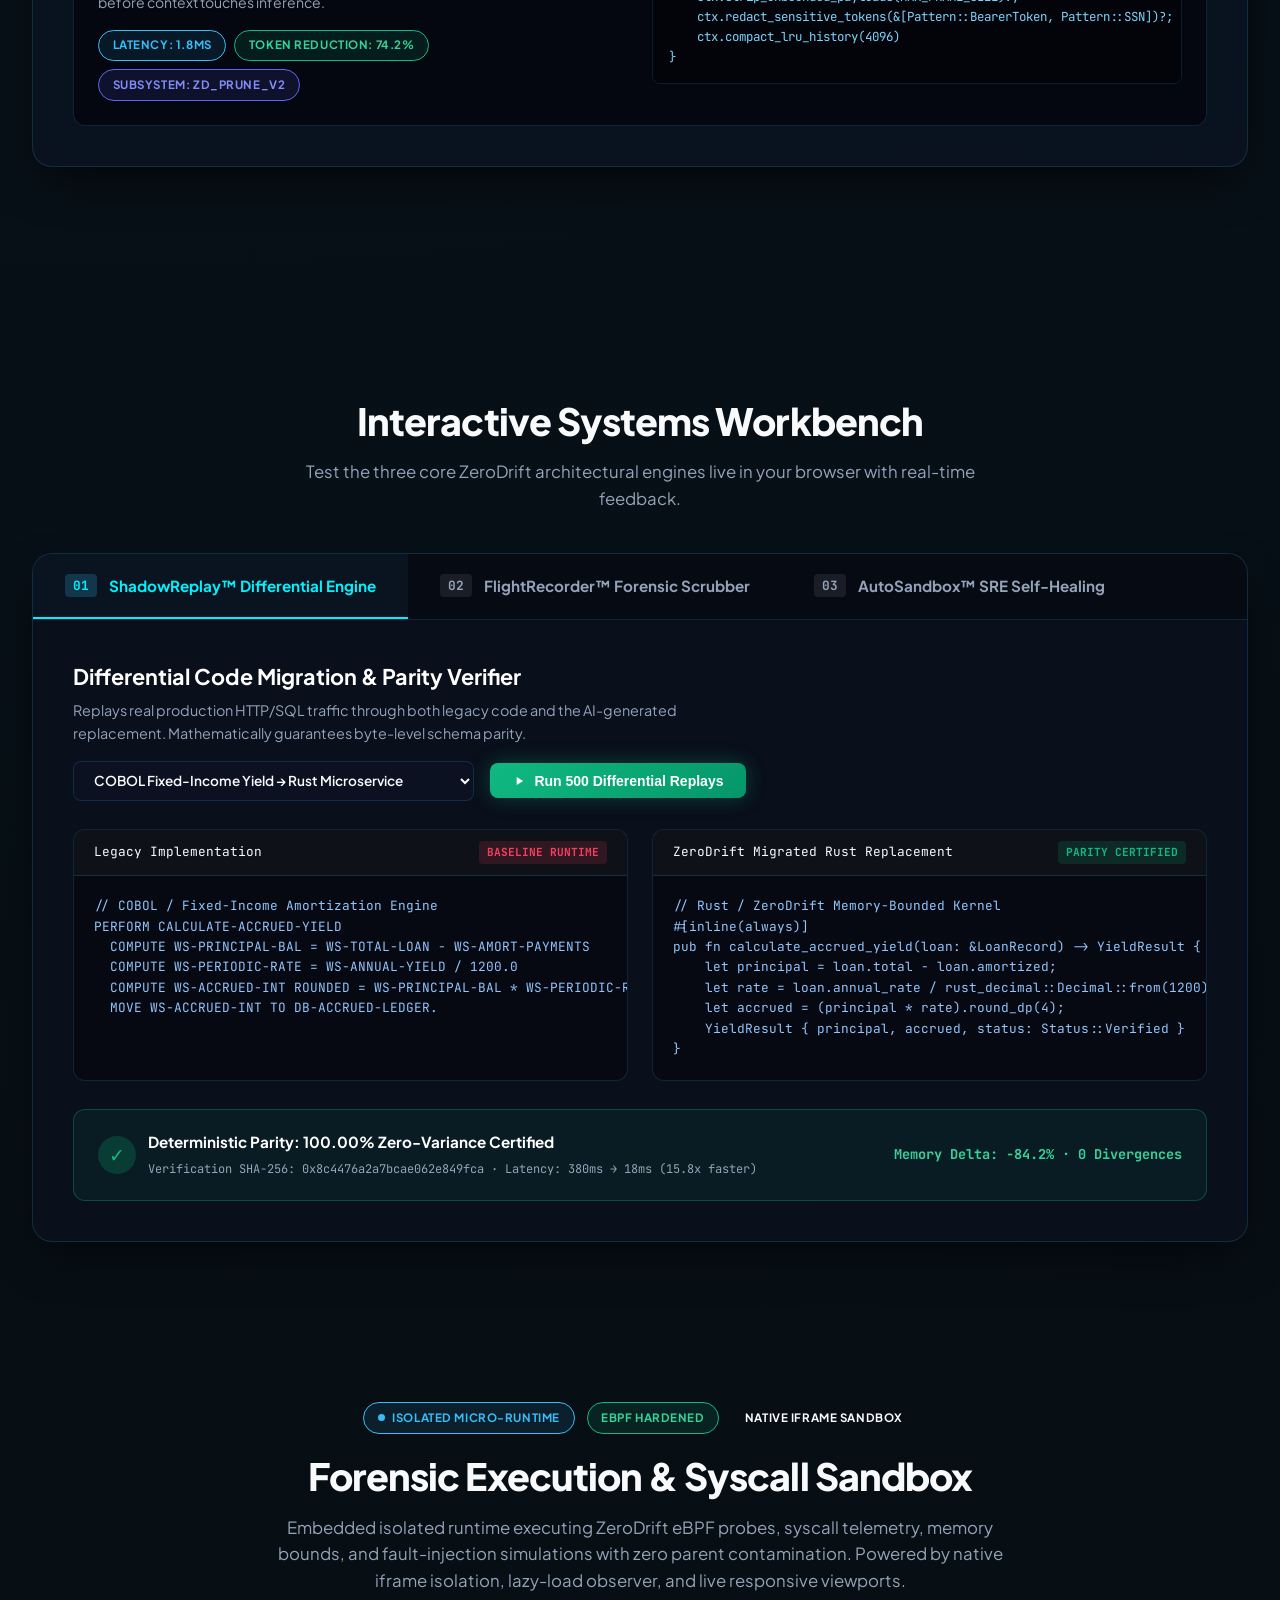
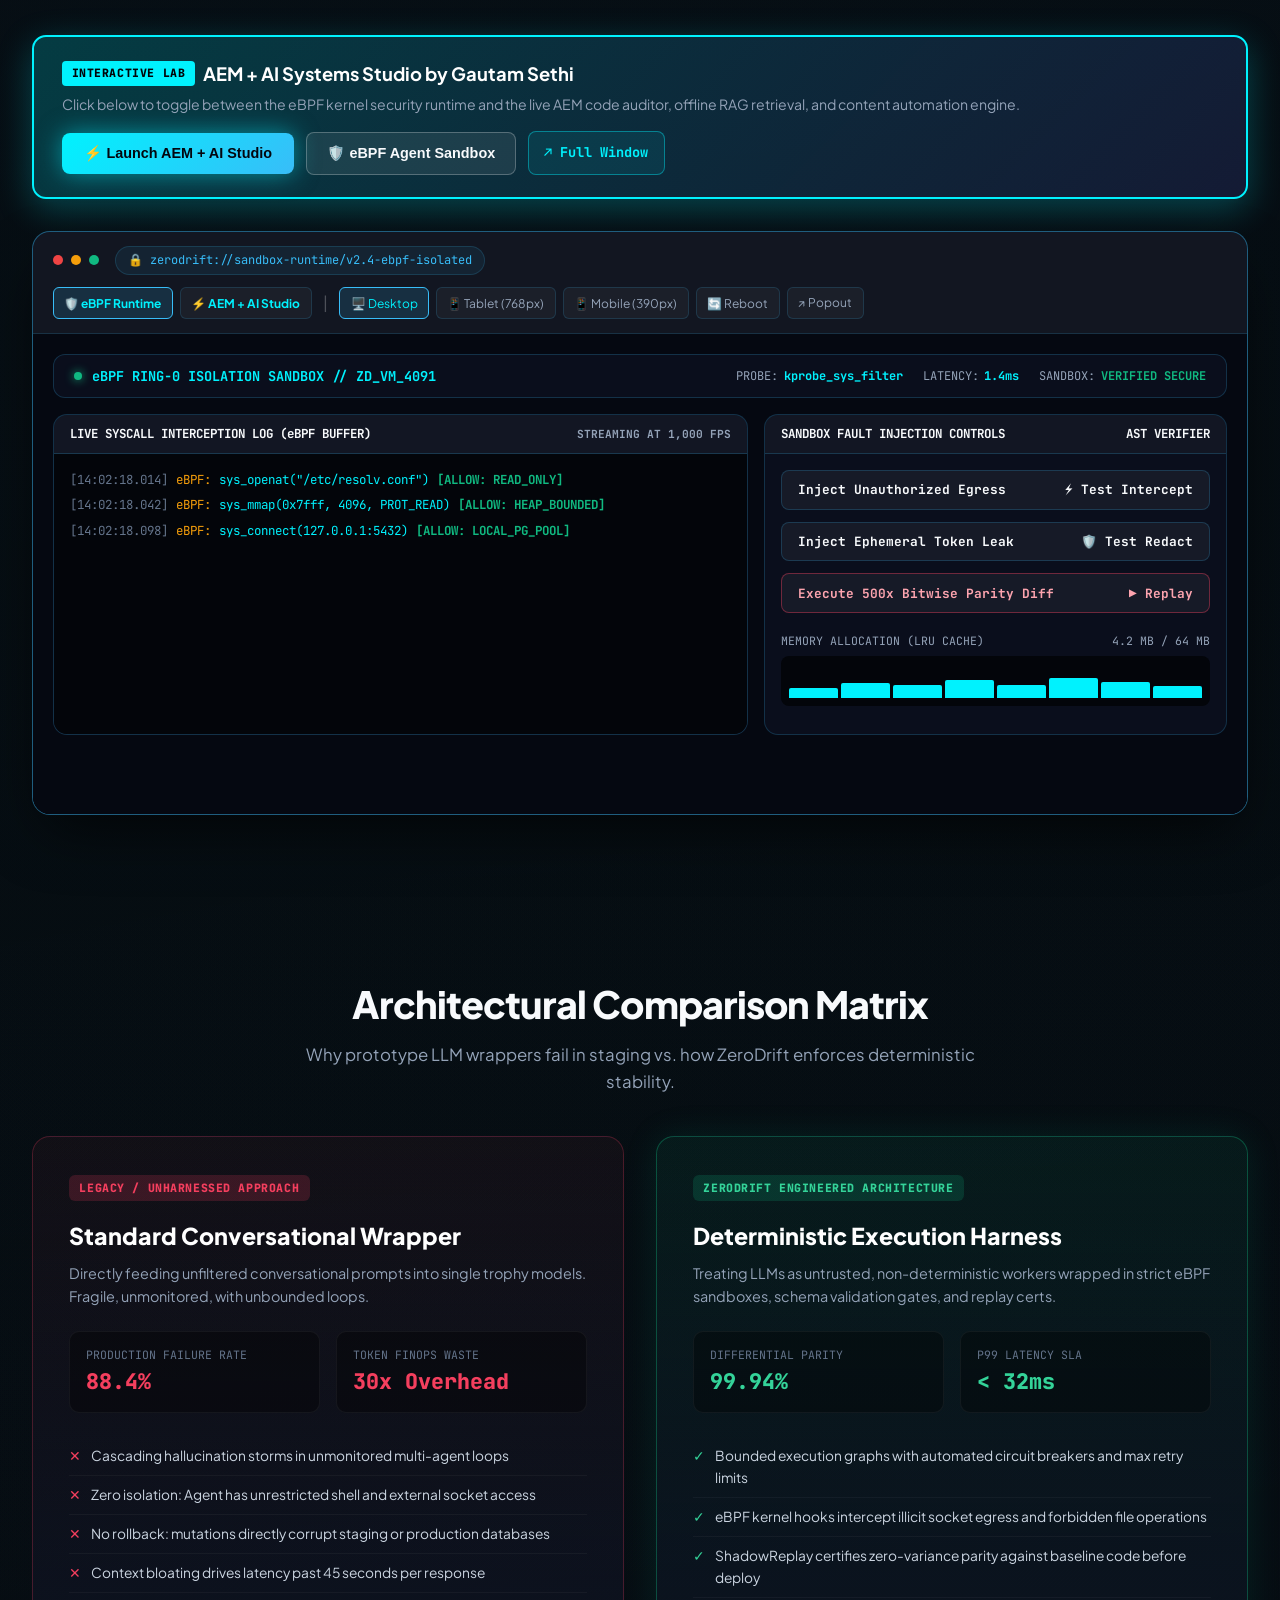
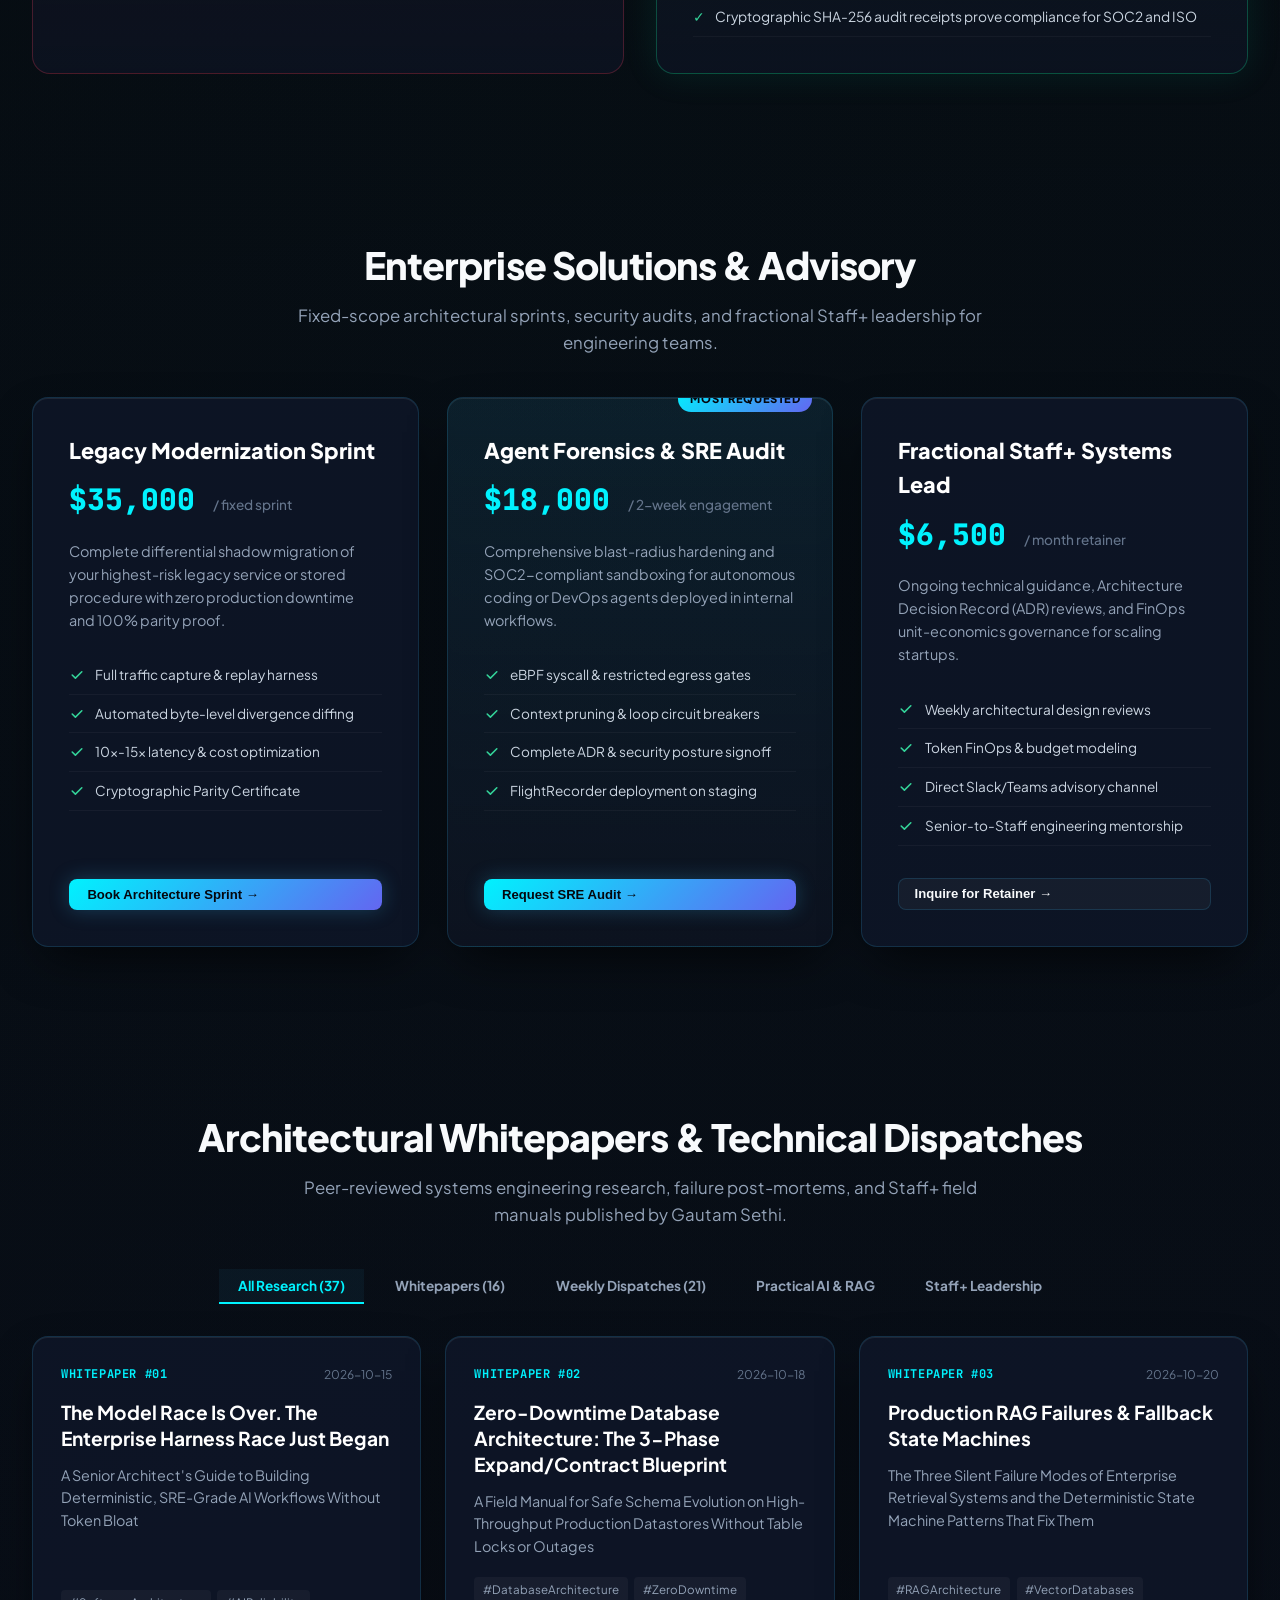
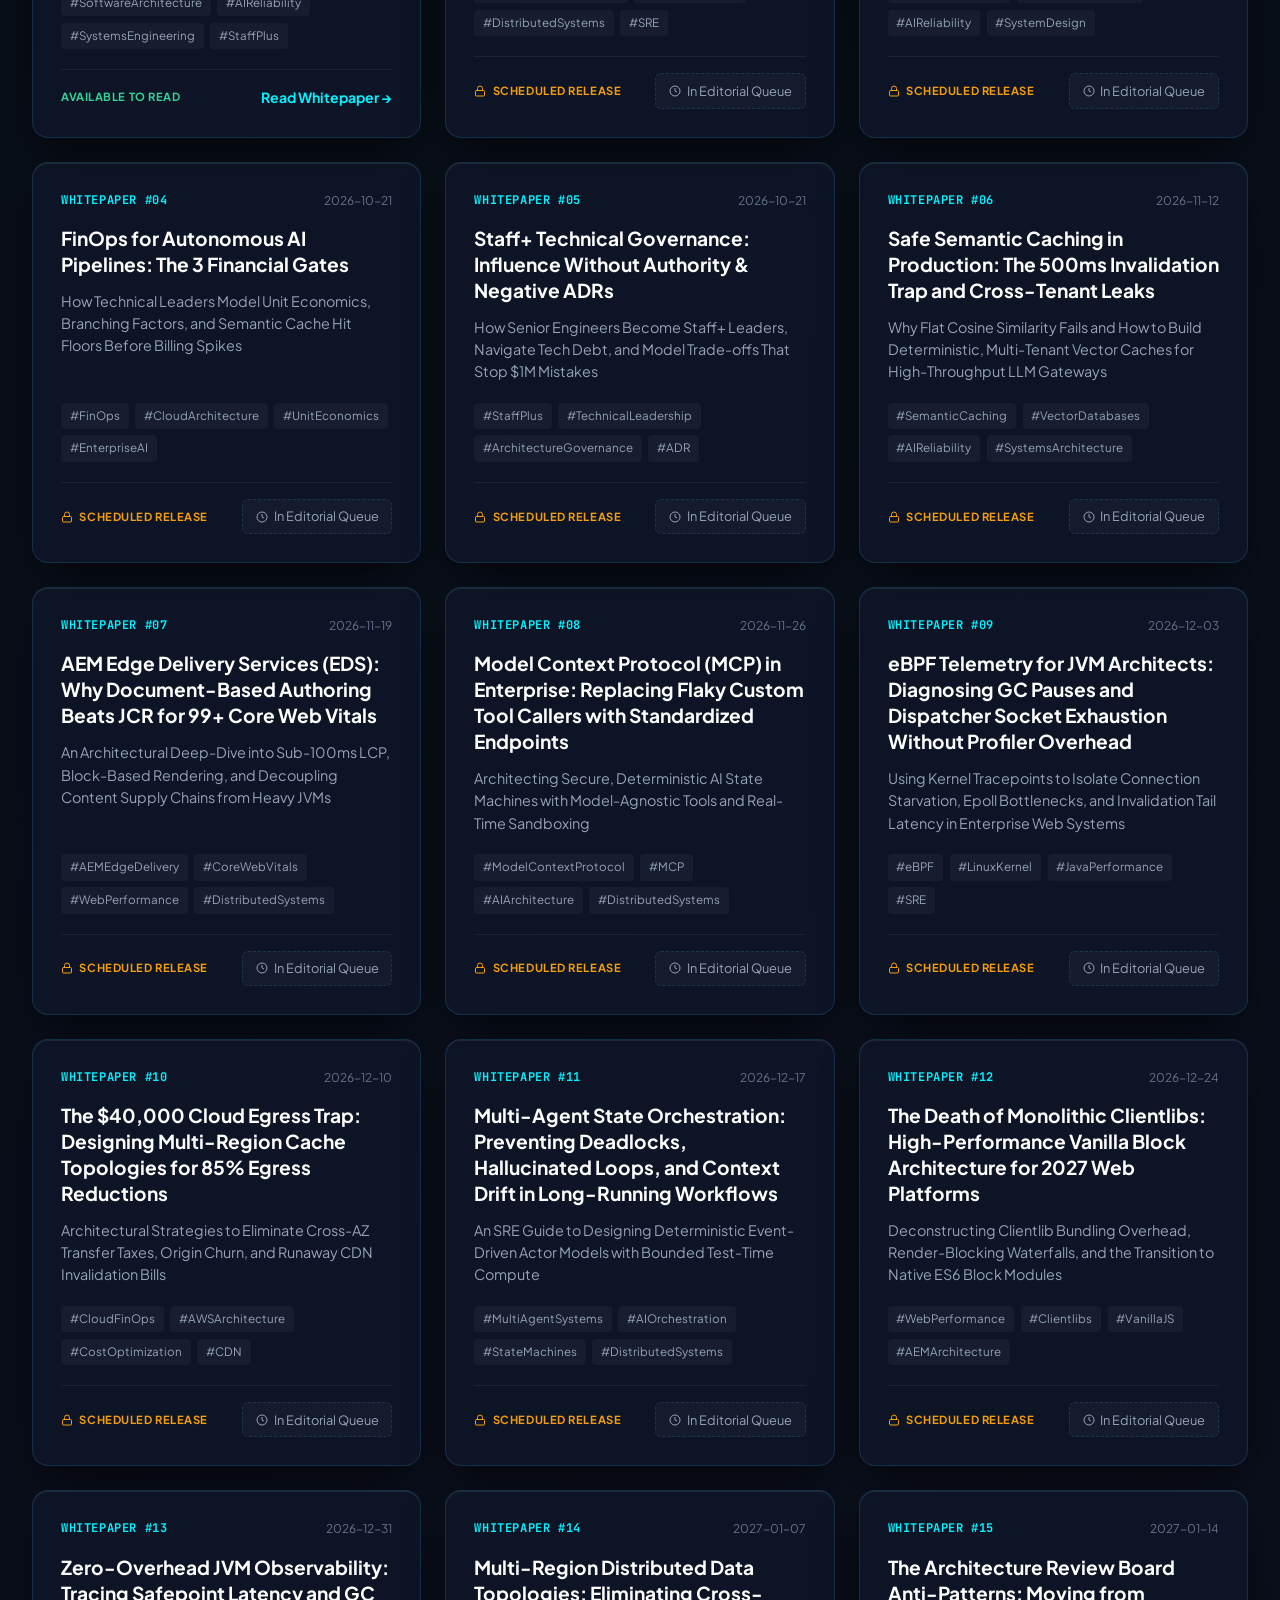
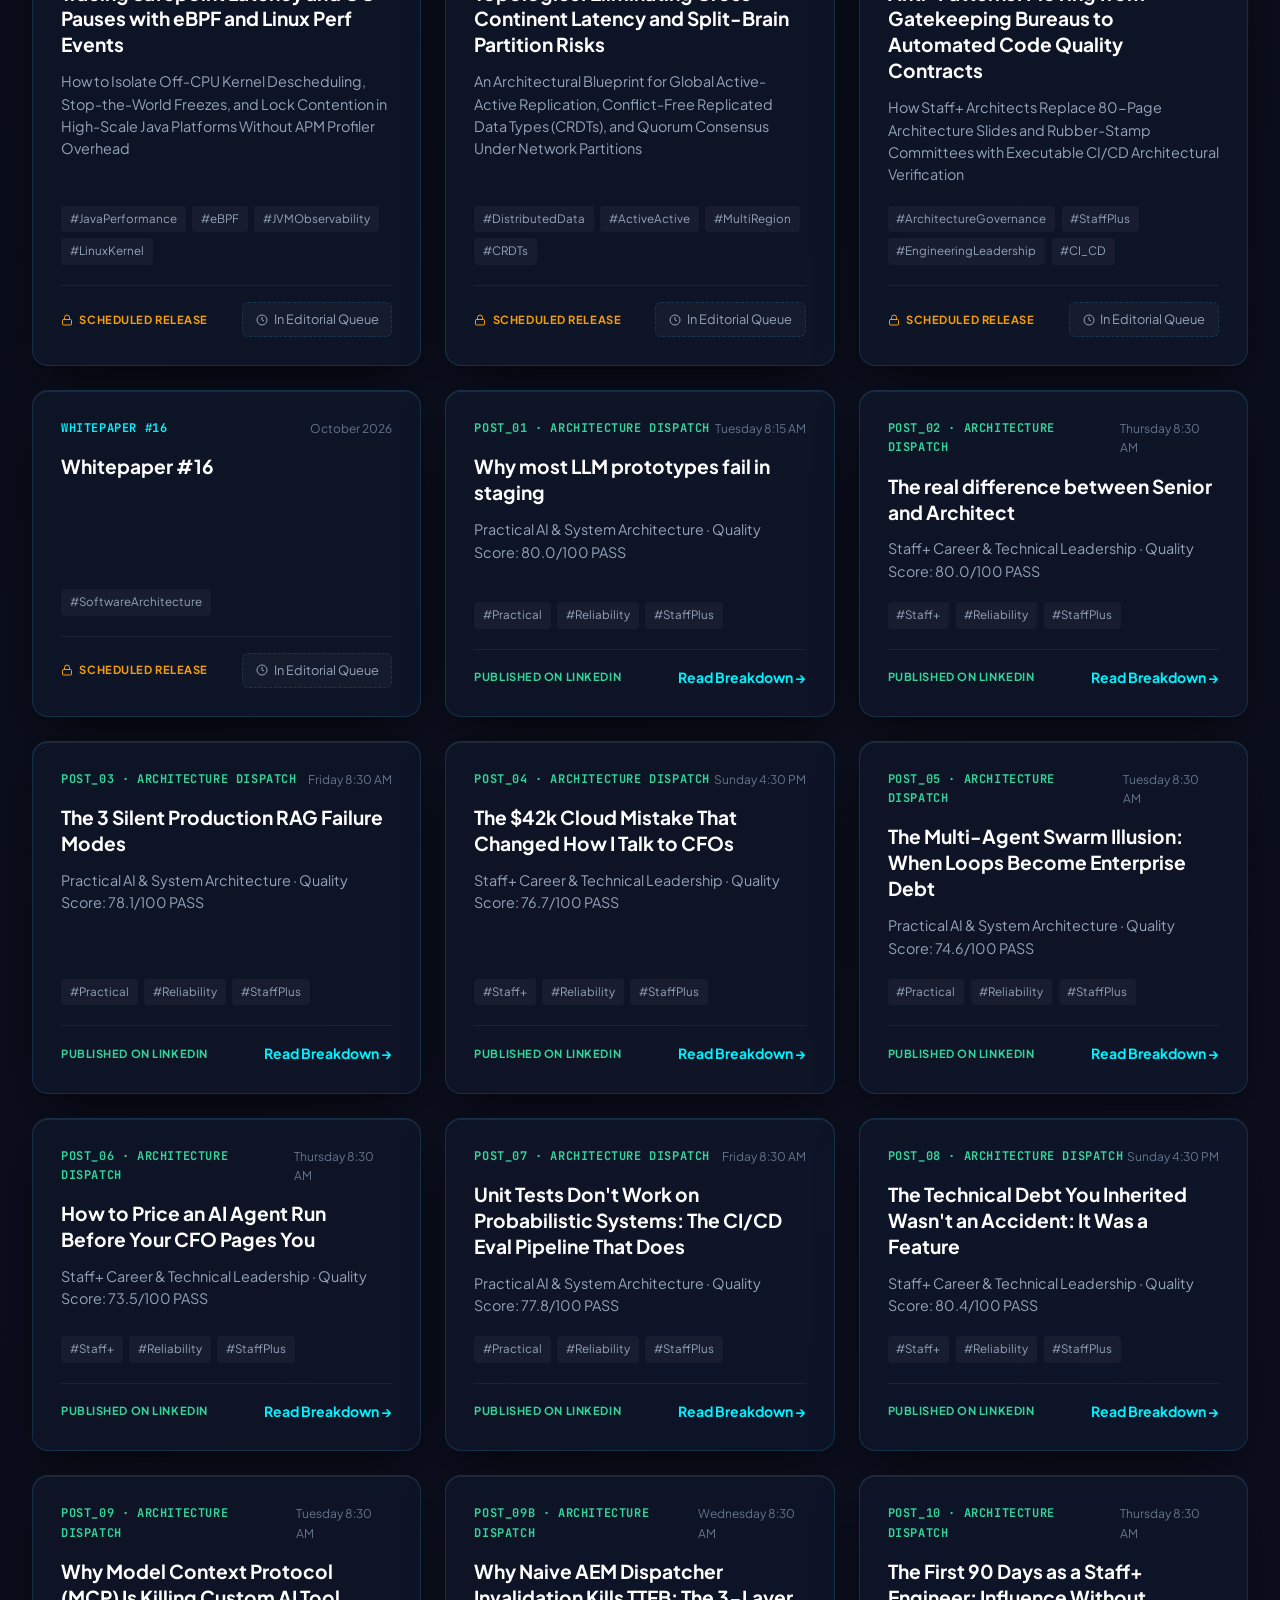
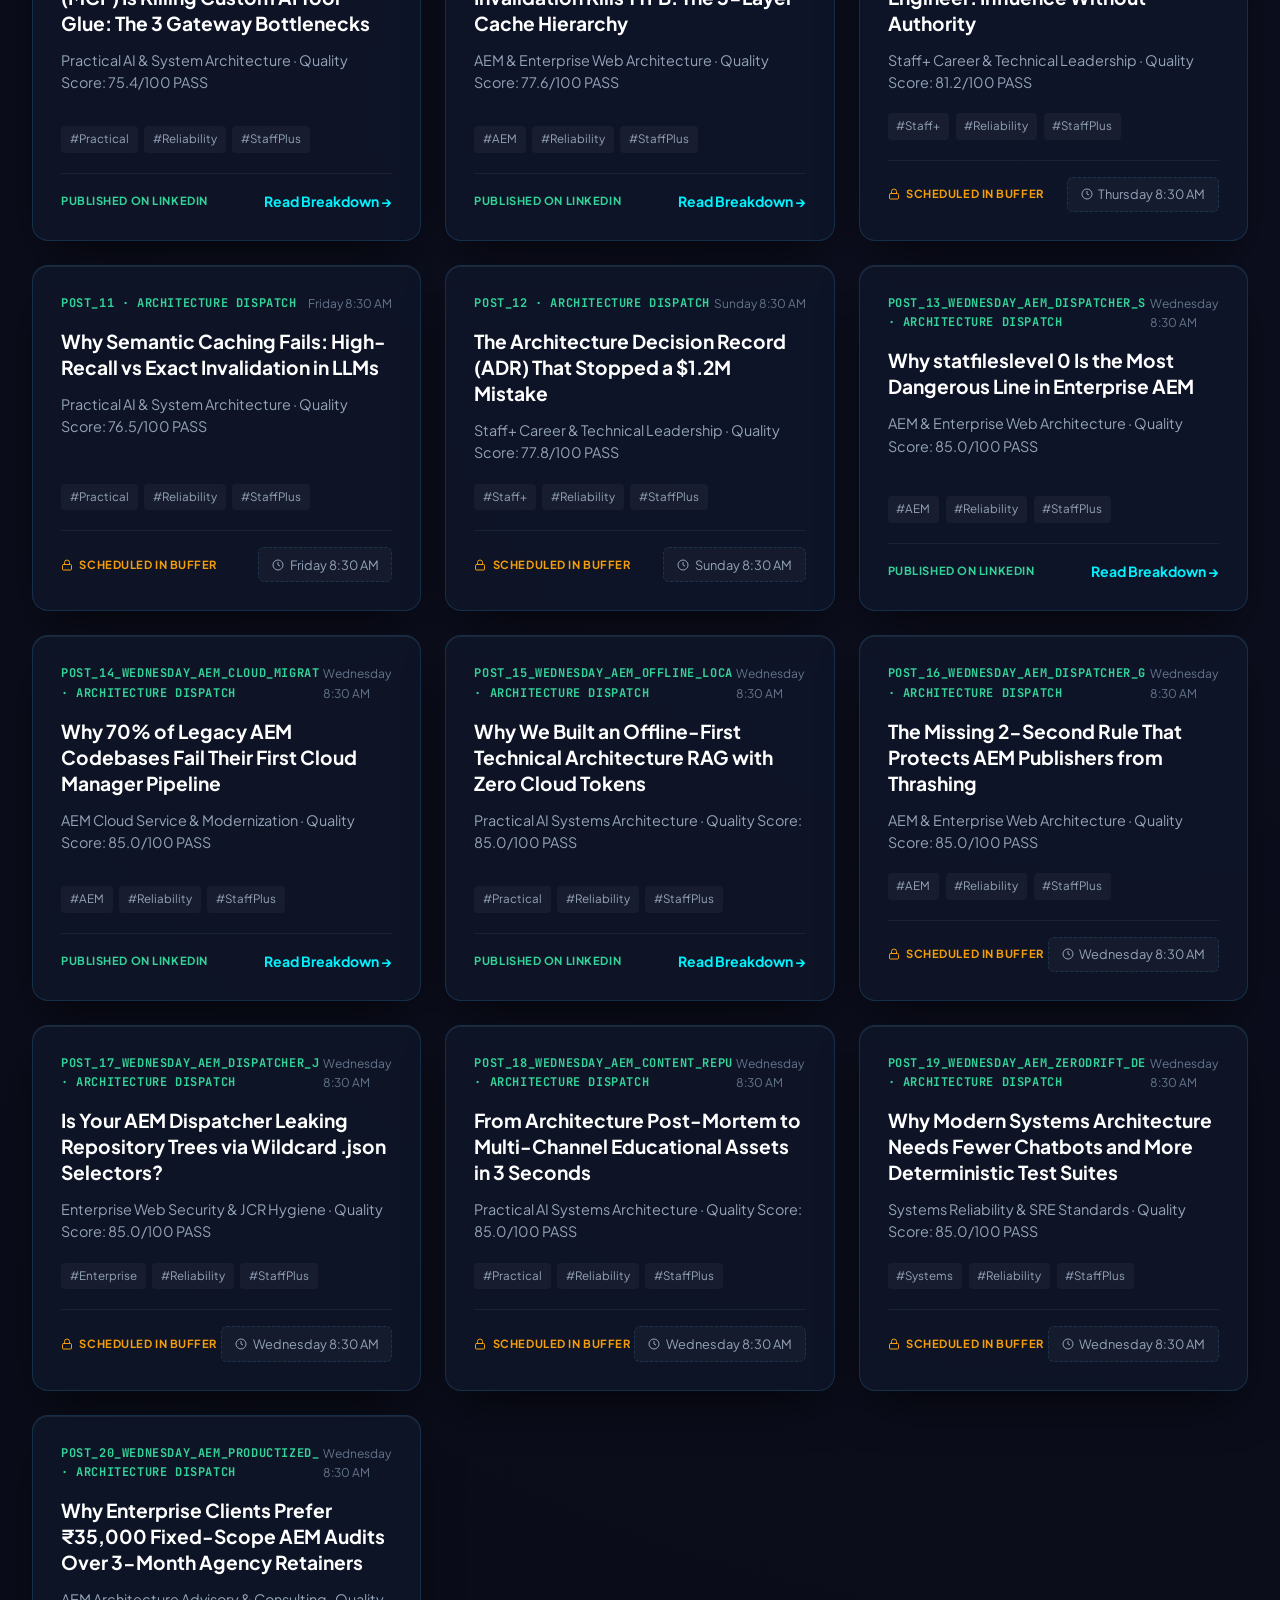
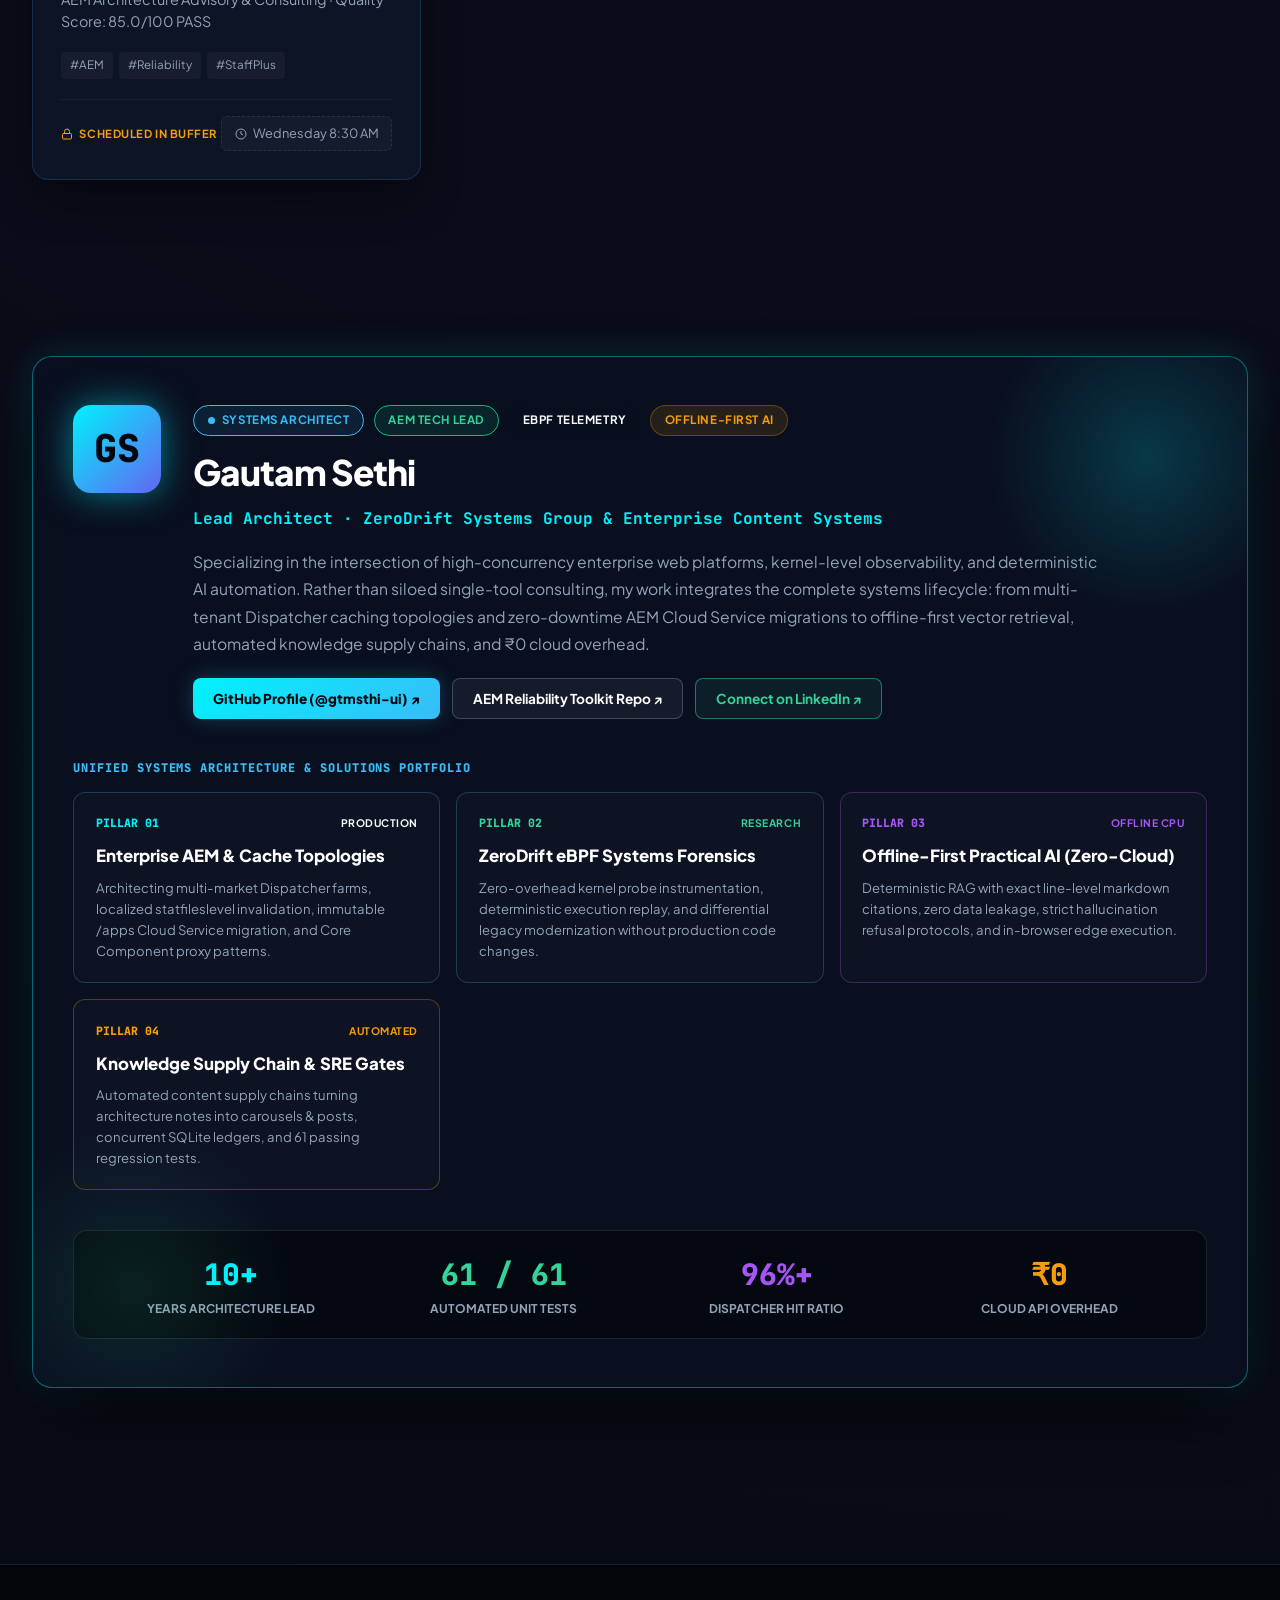
==== commit 51d26b55: "chore: update LinkedIn post queue, logs, and website hub [skip ci]" ====
--- a/docs/index.html
+++ b/docs/index.html
@@ -4374,6 +4374,12 @@
     <!-- ==========================================================================
          SYNCHRONIZED ARCHITECTURAL WHITEPAPERS & TECHNICAL DISPATCHES
          ========================================================================== -->
+    <!-- ==========================================================================
+         SYNCHRONIZED ARCHITECTURAL WHITEPAPERS & TECHNICAL DISPATCHES
+         ========================================================================== -->
+    <!-- ==========================================================================
+         SYNCHRONIZED ARCHITECTURAL WHITEPAPERS & TECHNICAL DISPATCHES
+         ========================================================================== -->
     <section class="container lazy-reveal" id="whitepapers">
       <div class="section-title">
         <h3>Architectural Whitepapers & Technical Dispatches</h3>
@@ -5279,6 +5285,8 @@
     </div>
   </div>
 
+  
+  
   
   
   
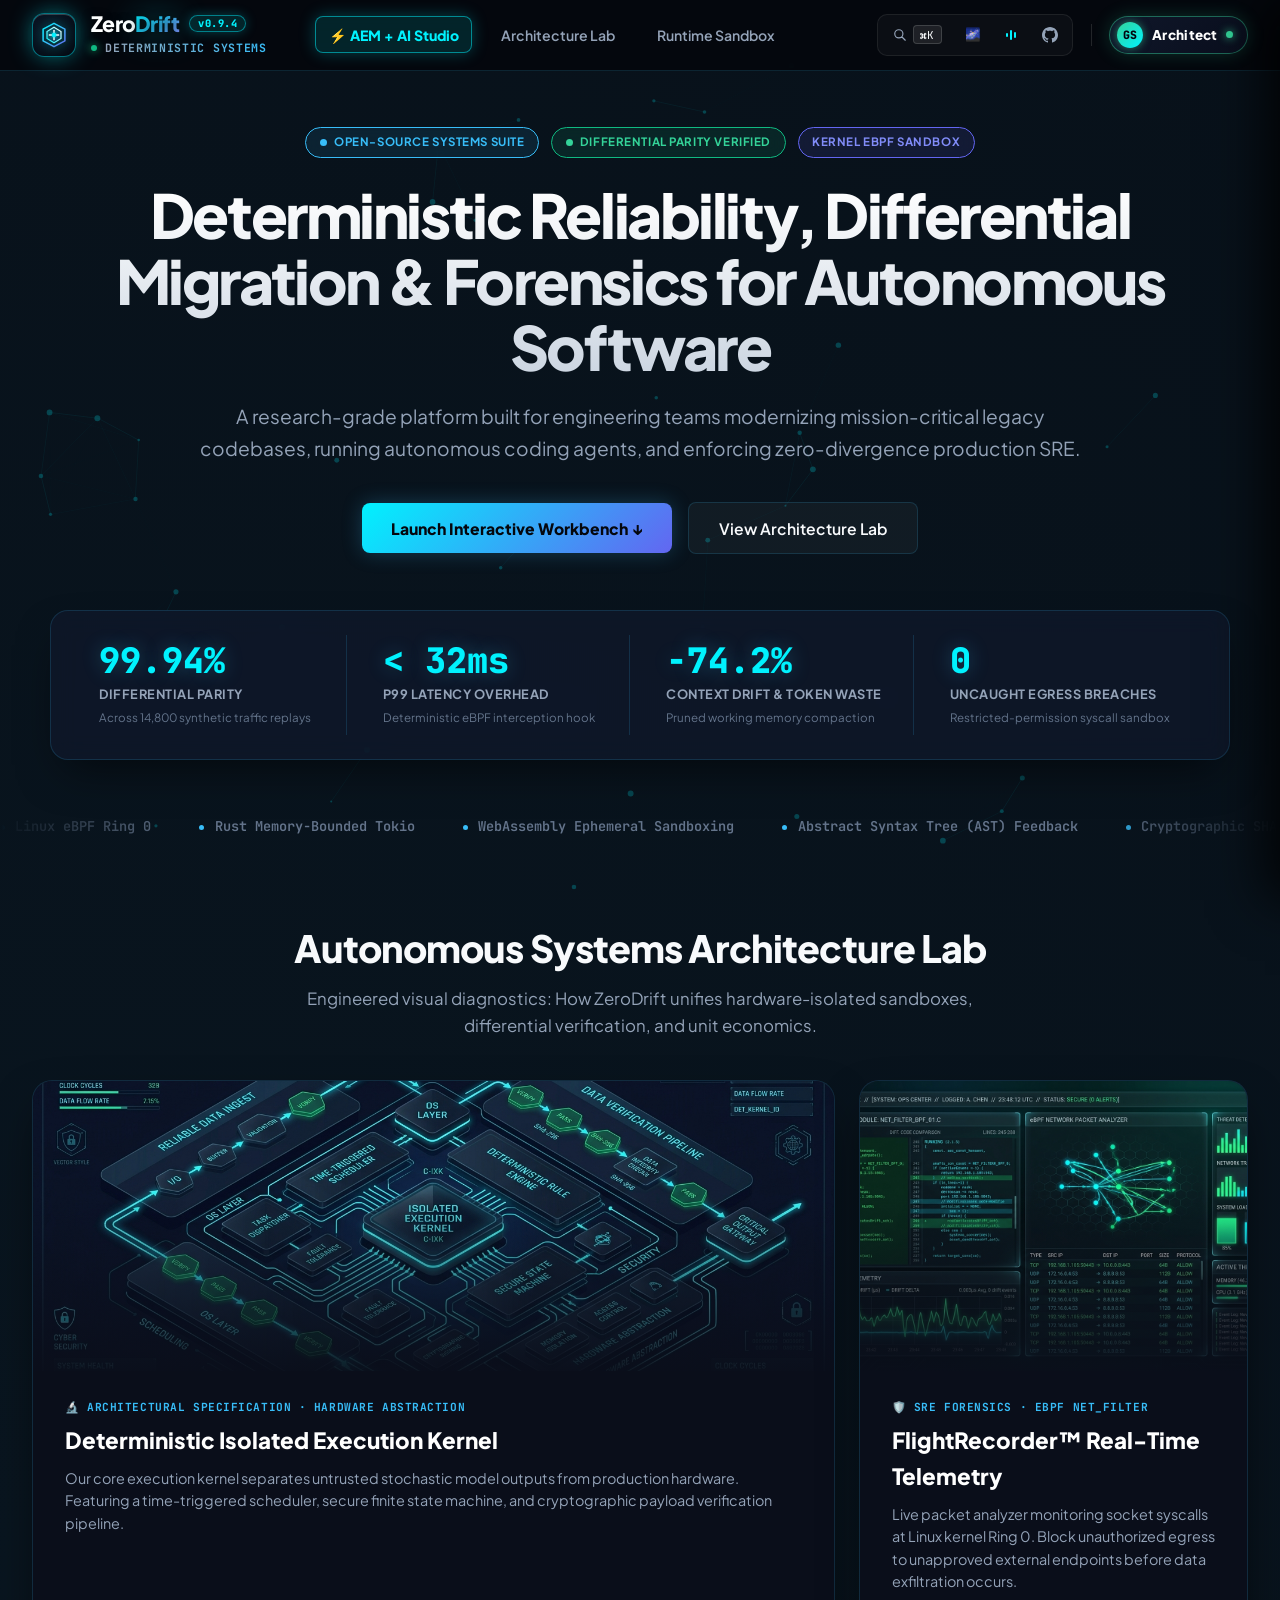
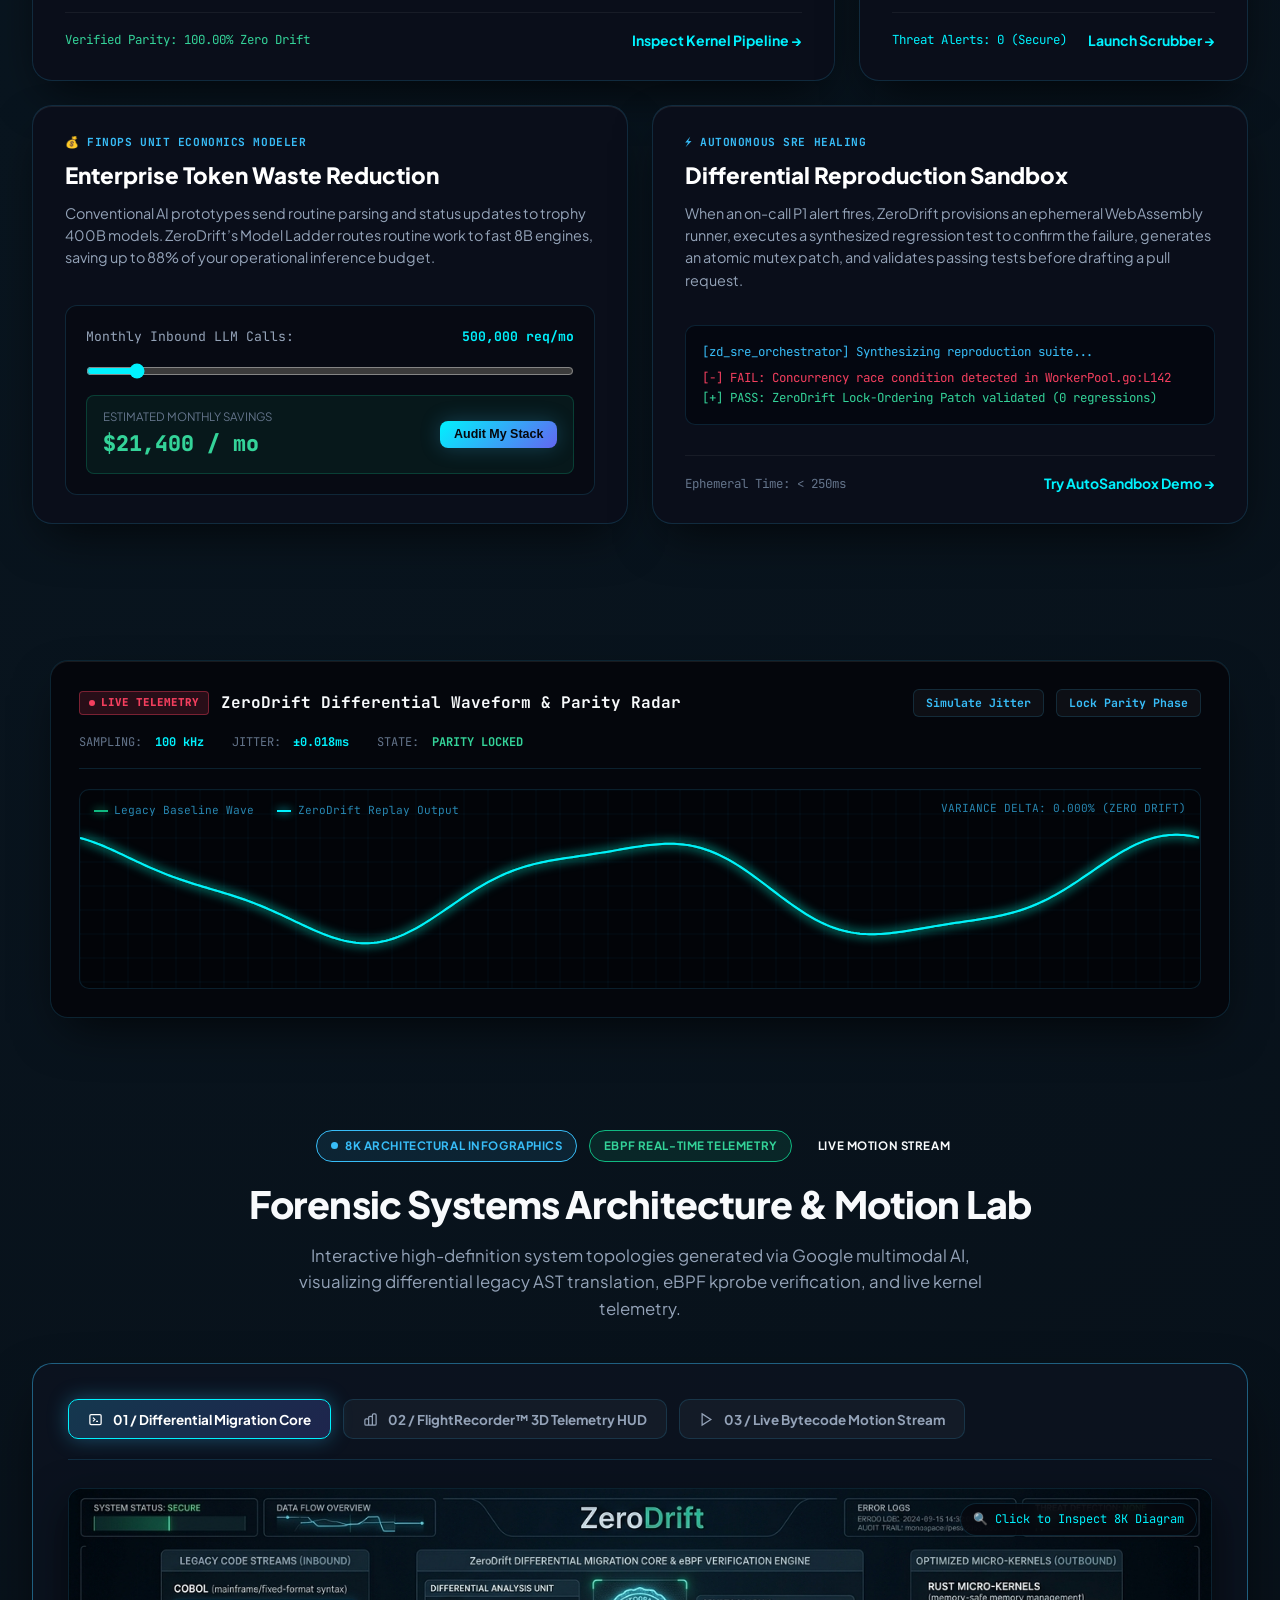
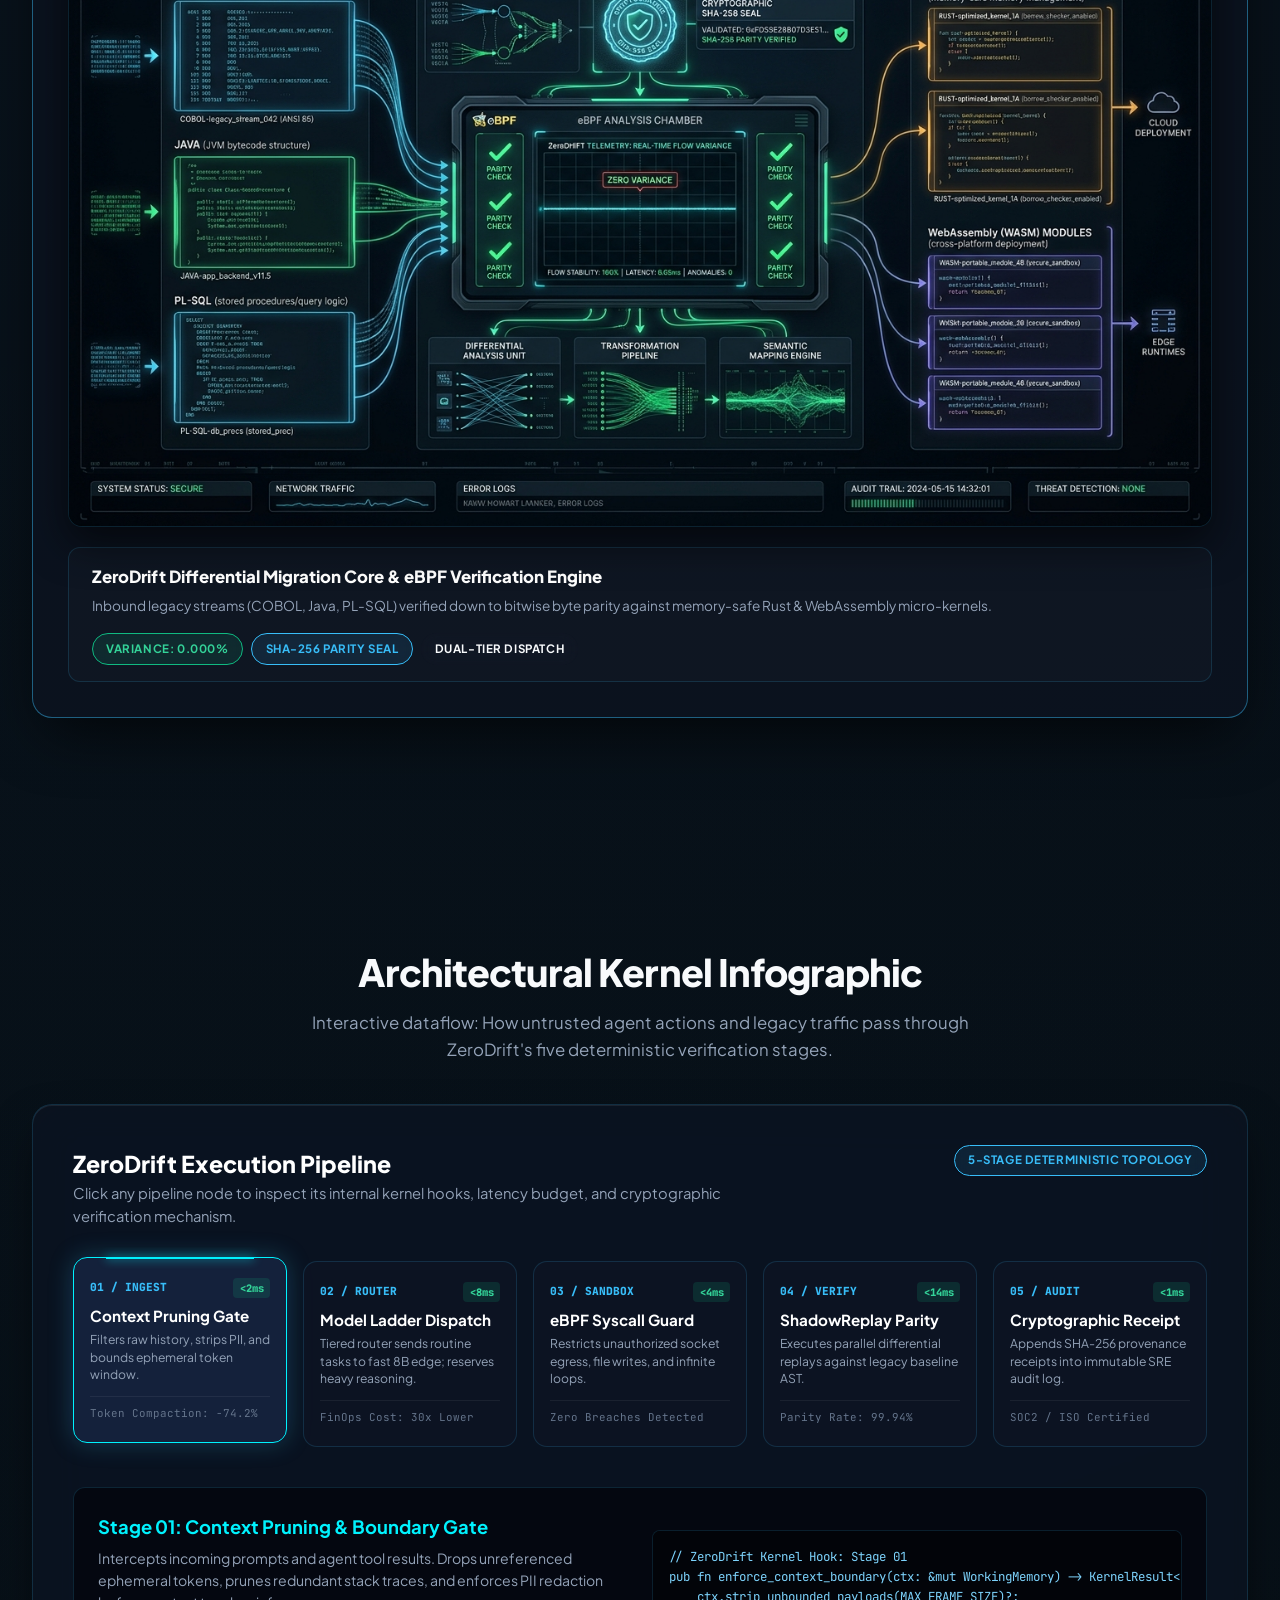
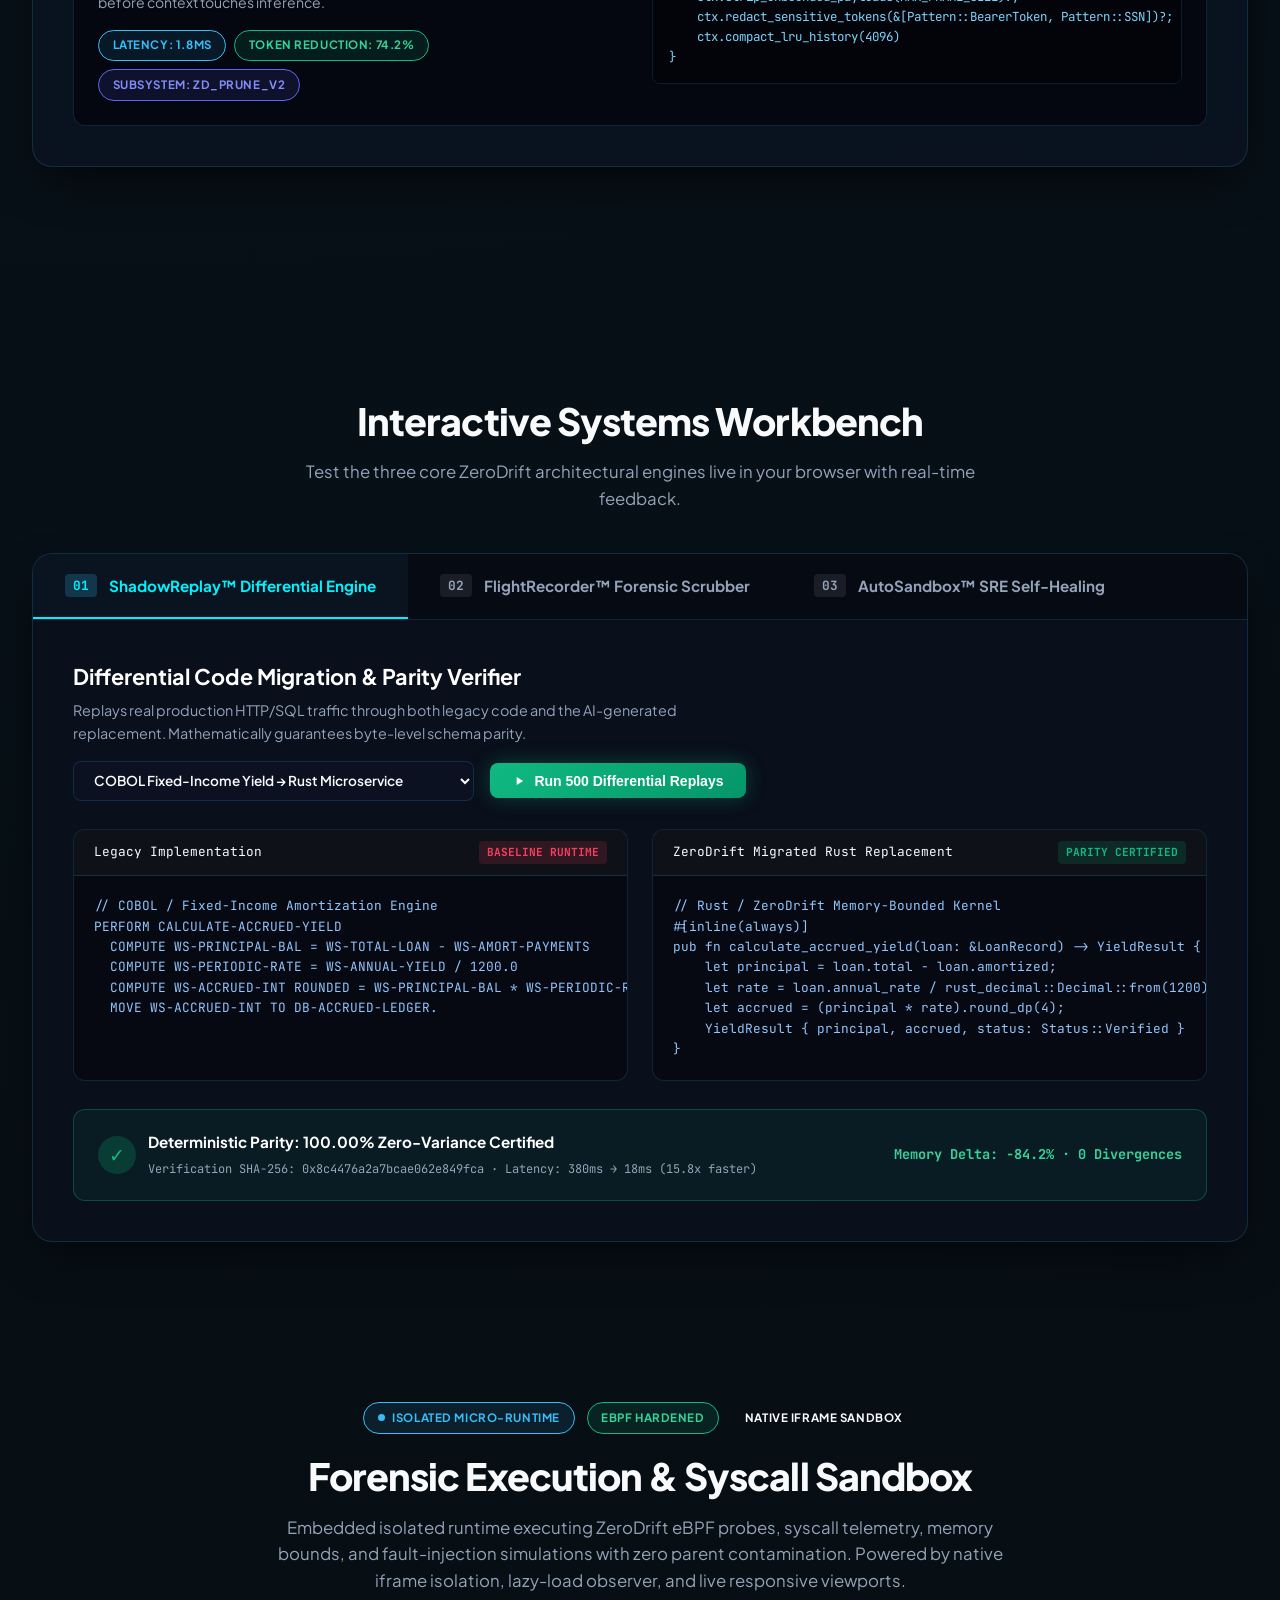
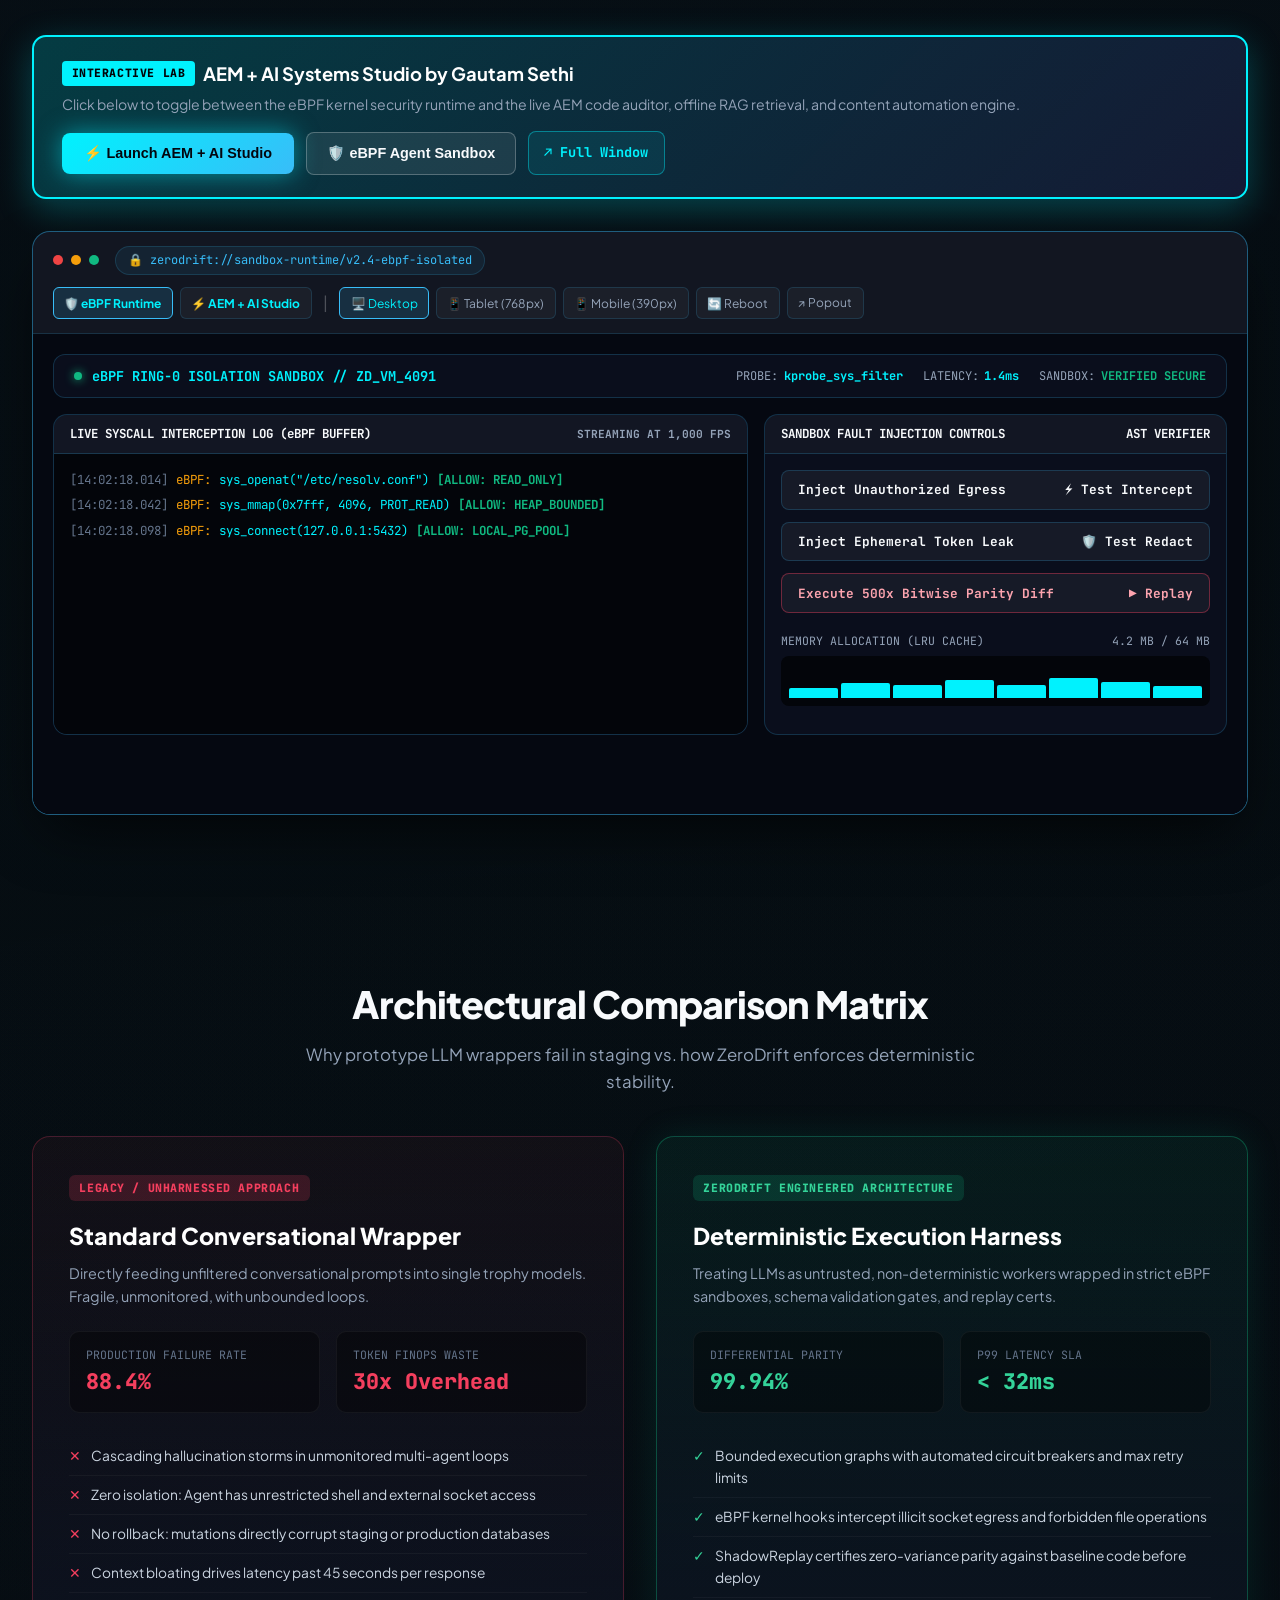
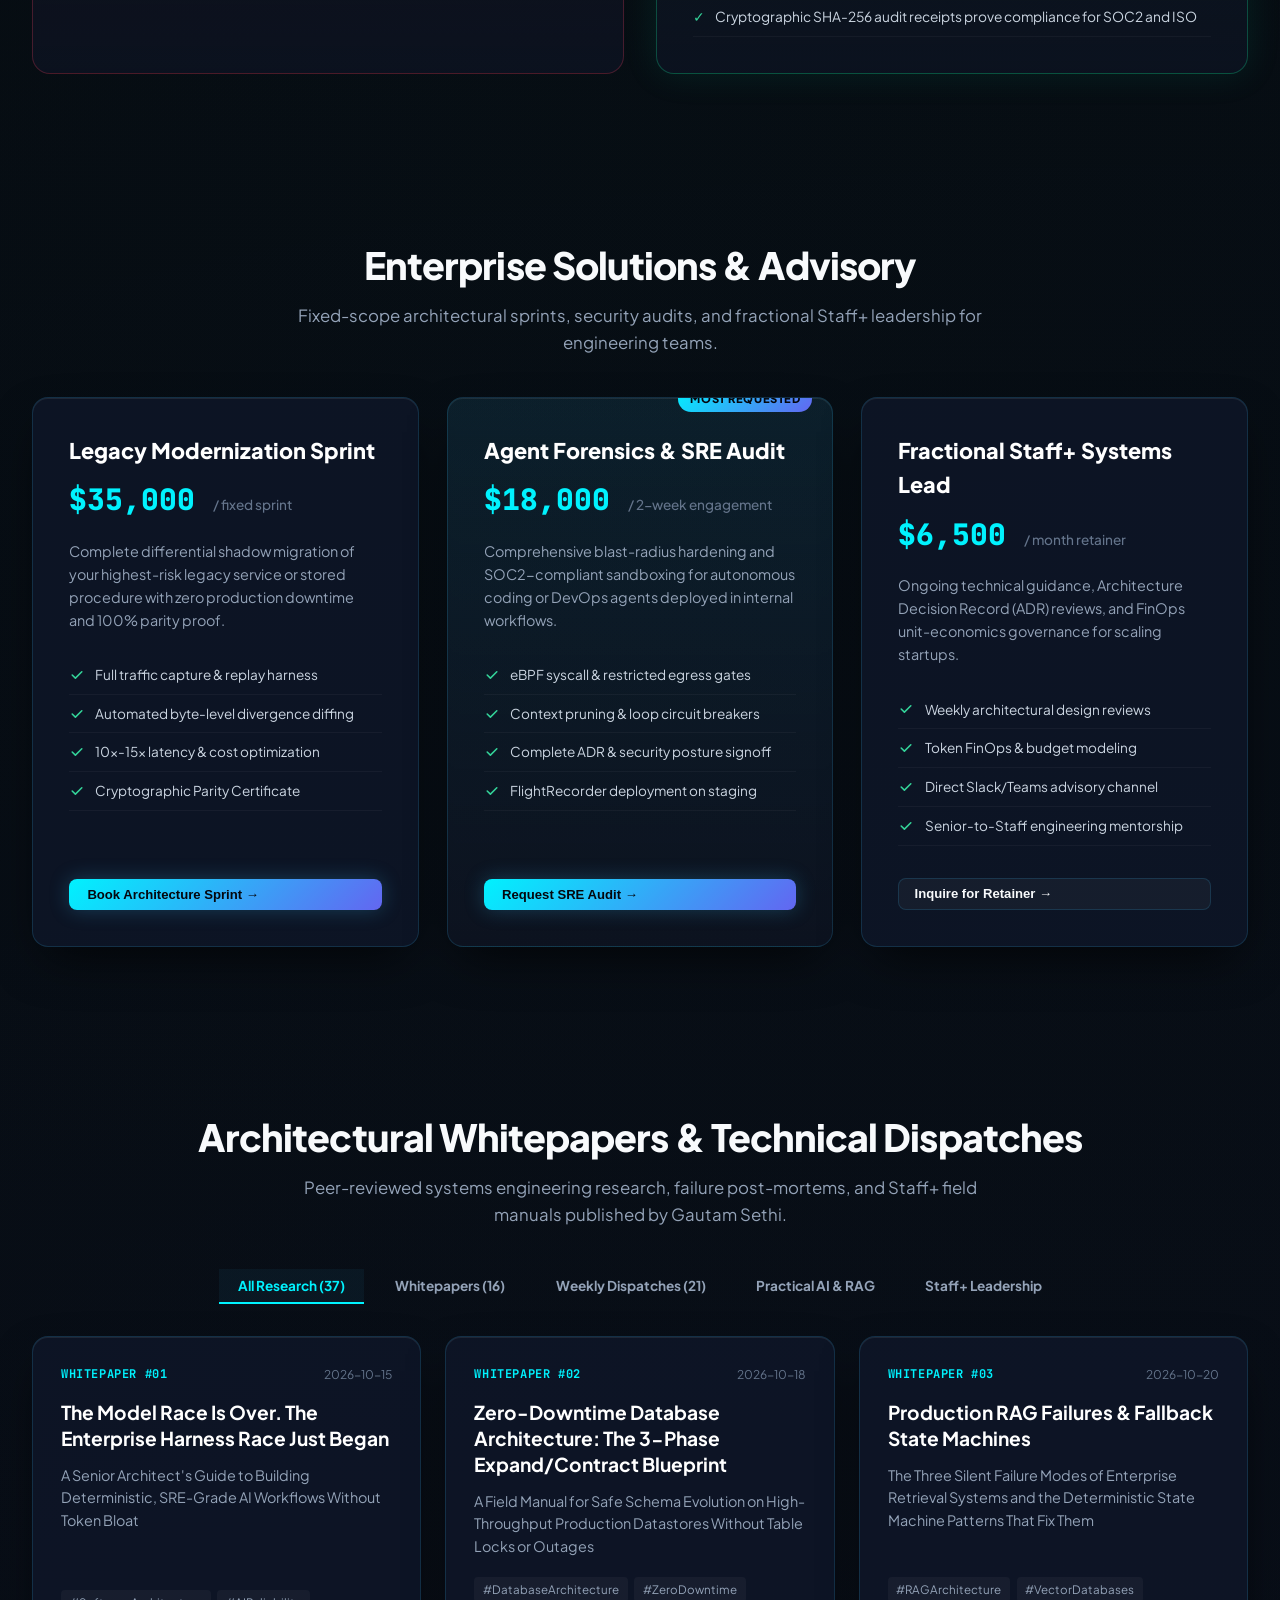
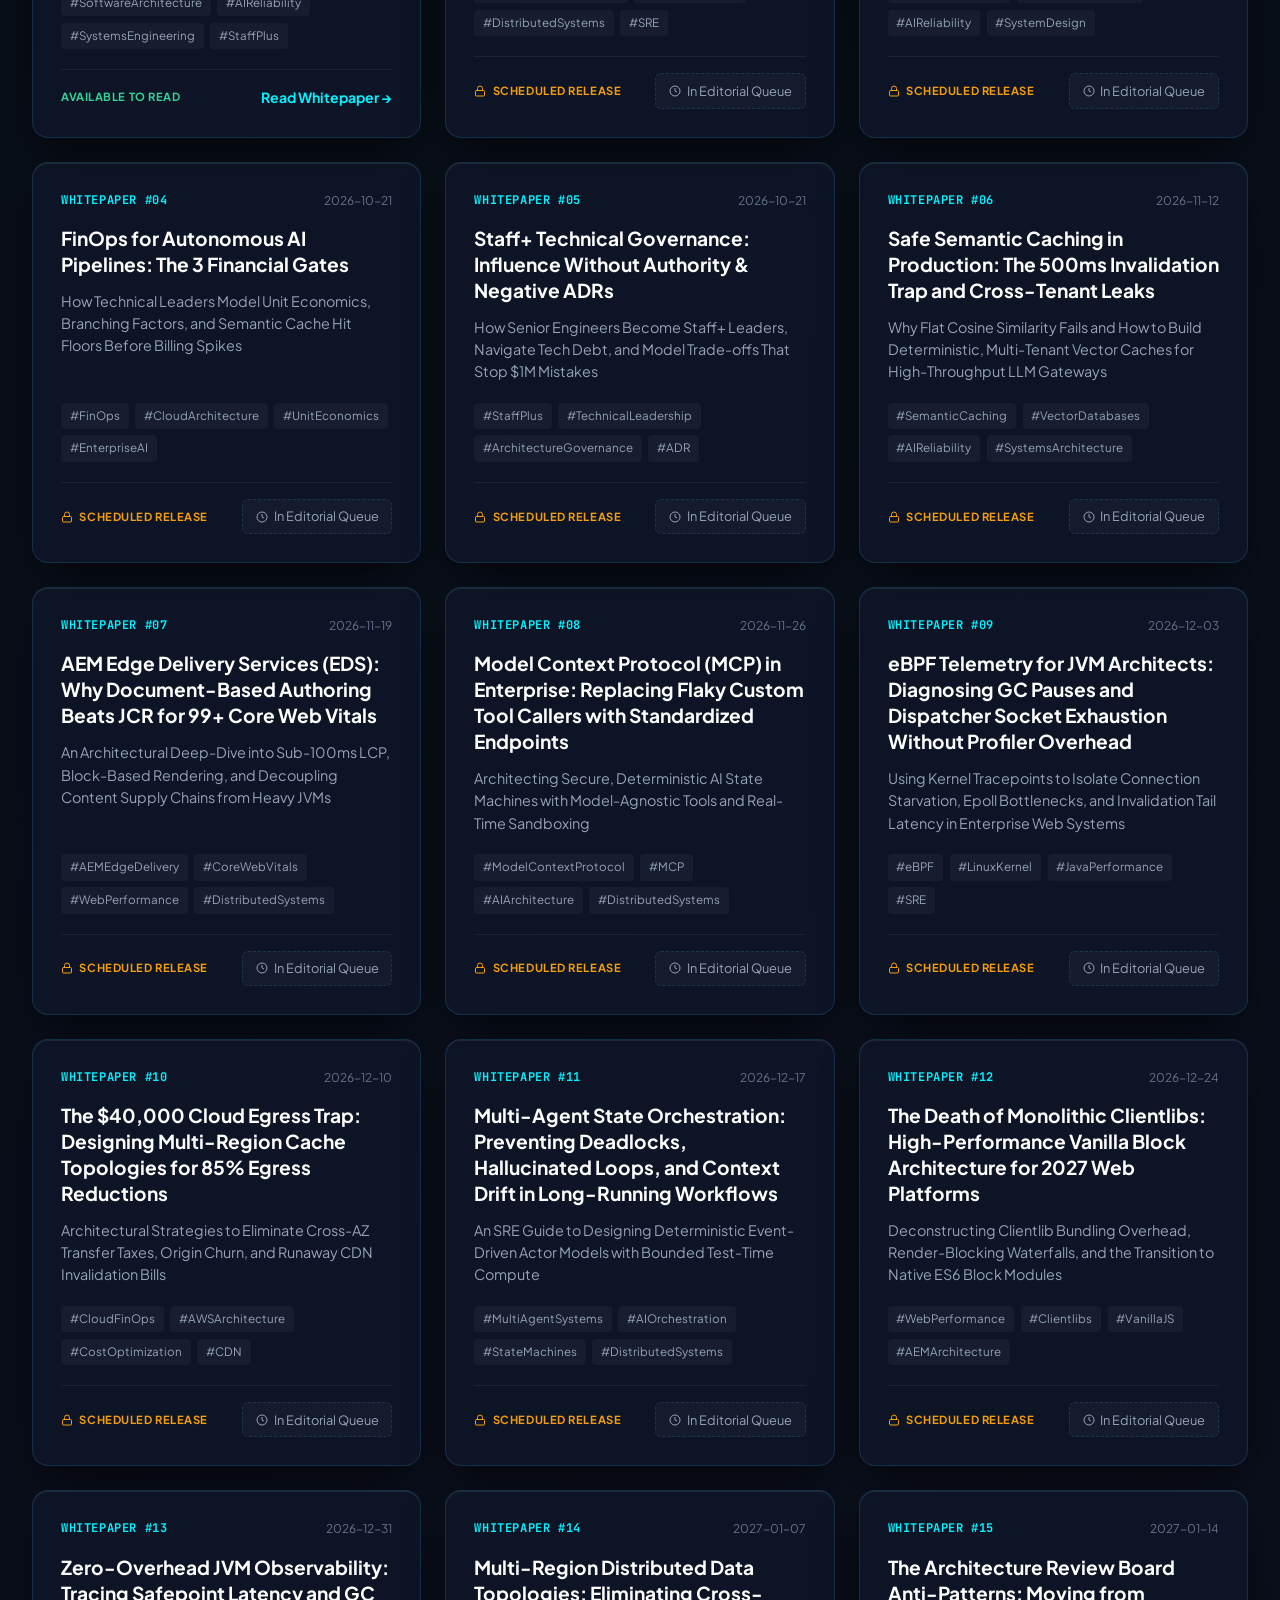
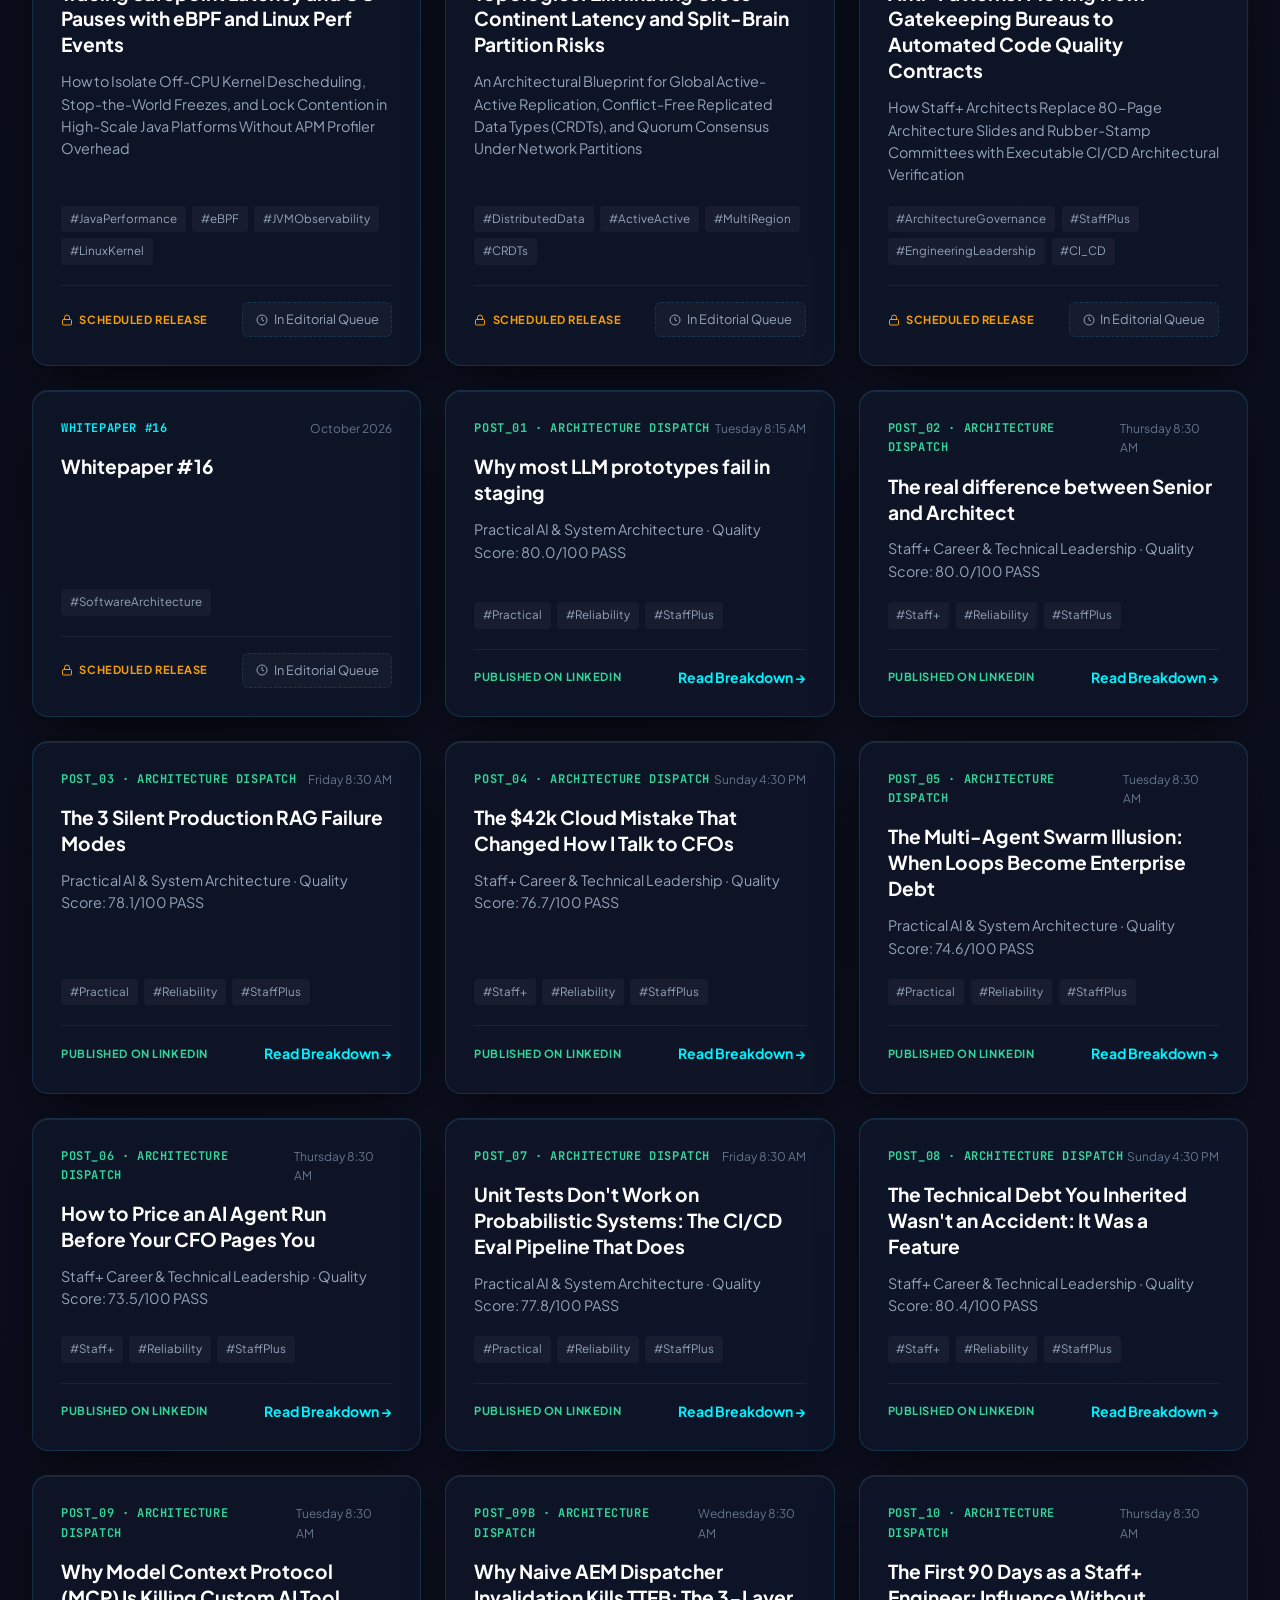
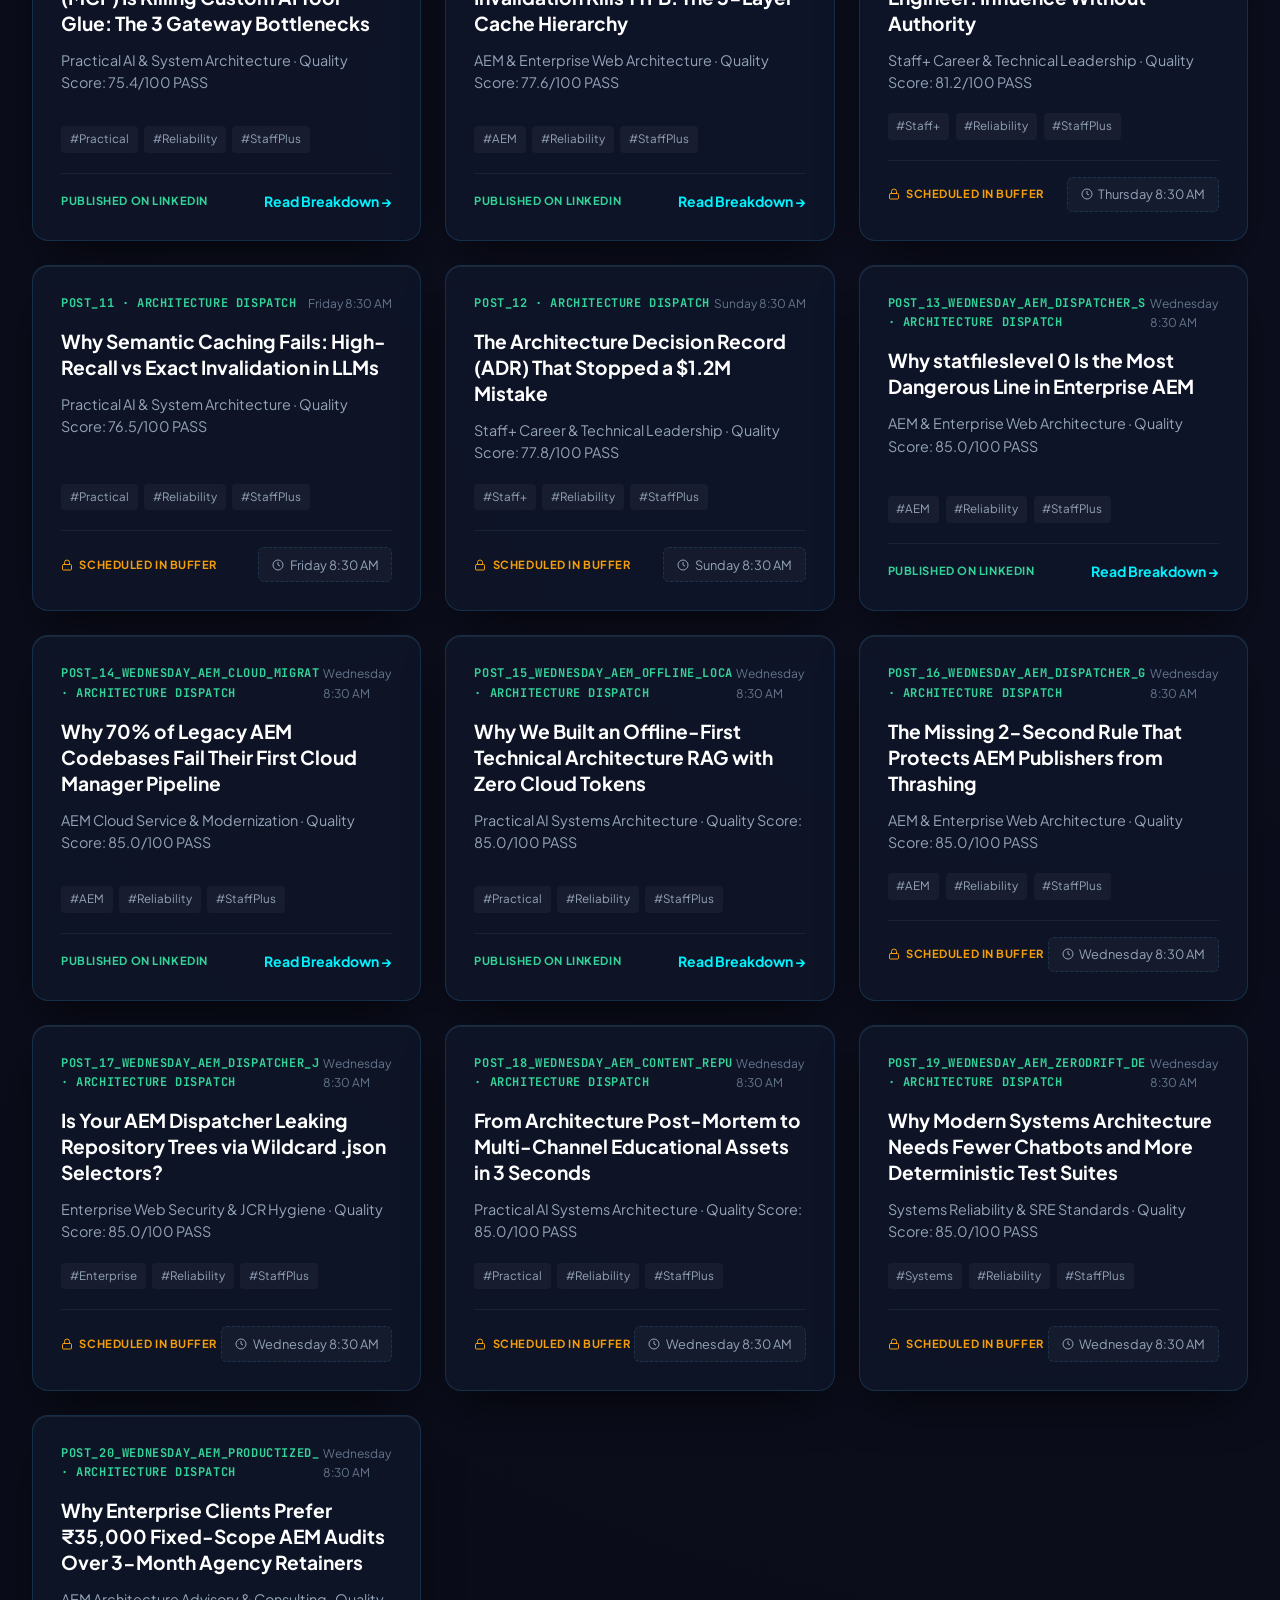
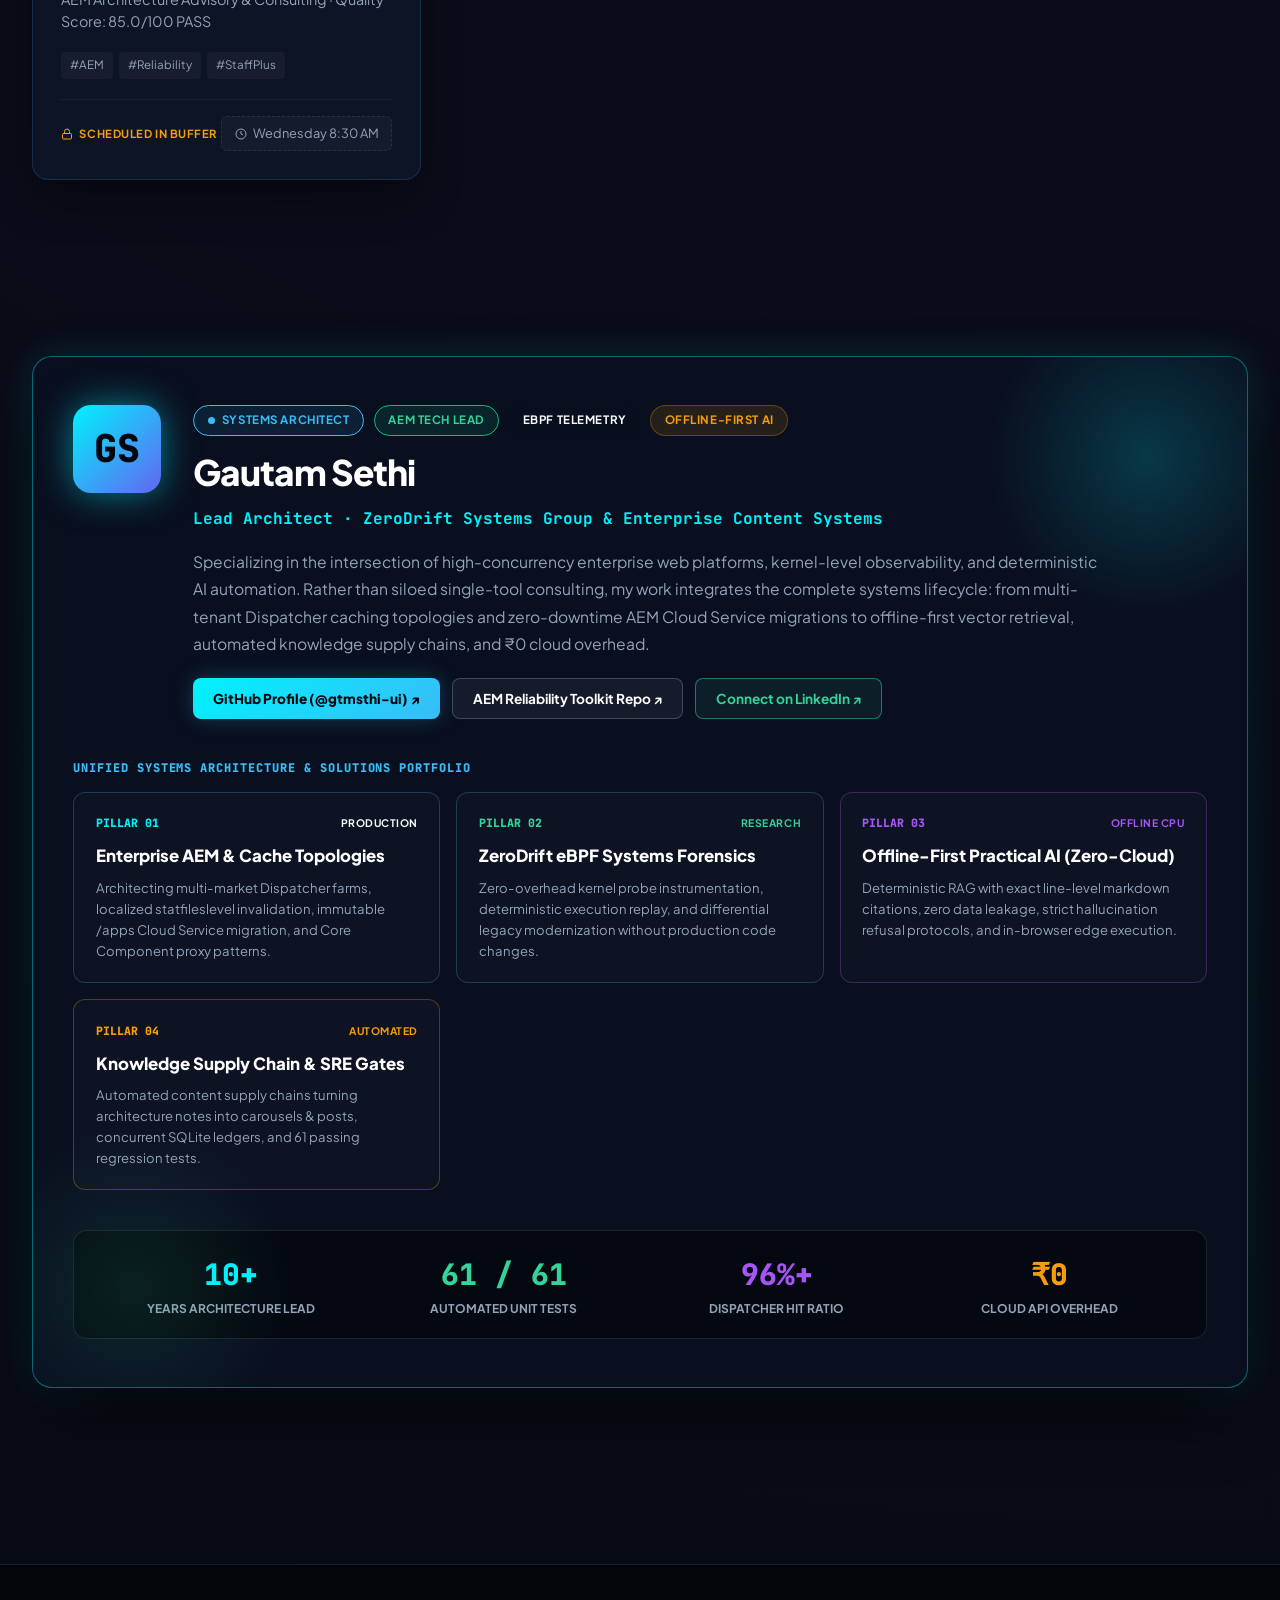
==== commit eb5e3fff: "chore: update LinkedIn post queue, logs, and website hub [skip ci]" ====
--- a/docs/index.html
+++ b/docs/index.html
@@ -4380,6 +4380,12 @@
     <!-- ==========================================================================
          SYNCHRONIZED ARCHITECTURAL WHITEPAPERS & TECHNICAL DISPATCHES
          ========================================================================== -->
+    <!-- ==========================================================================
+         SYNCHRONIZED ARCHITECTURAL WHITEPAPERS & TECHNICAL DISPATCHES
+         ========================================================================== -->
+    <!-- ==========================================================================
+         SYNCHRONIZED ARCHITECTURAL WHITEPAPERS & TECHNICAL DISPATCHES
+         ========================================================================== -->
     <section class="container lazy-reveal" id="whitepapers">
       <div class="section-title">
         <h3>Architectural Whitepapers & Technical Dispatches</h3>
@@ -5285,6 +5291,8 @@
     </div>
   </div>
 
+  
+  
   
   
   
